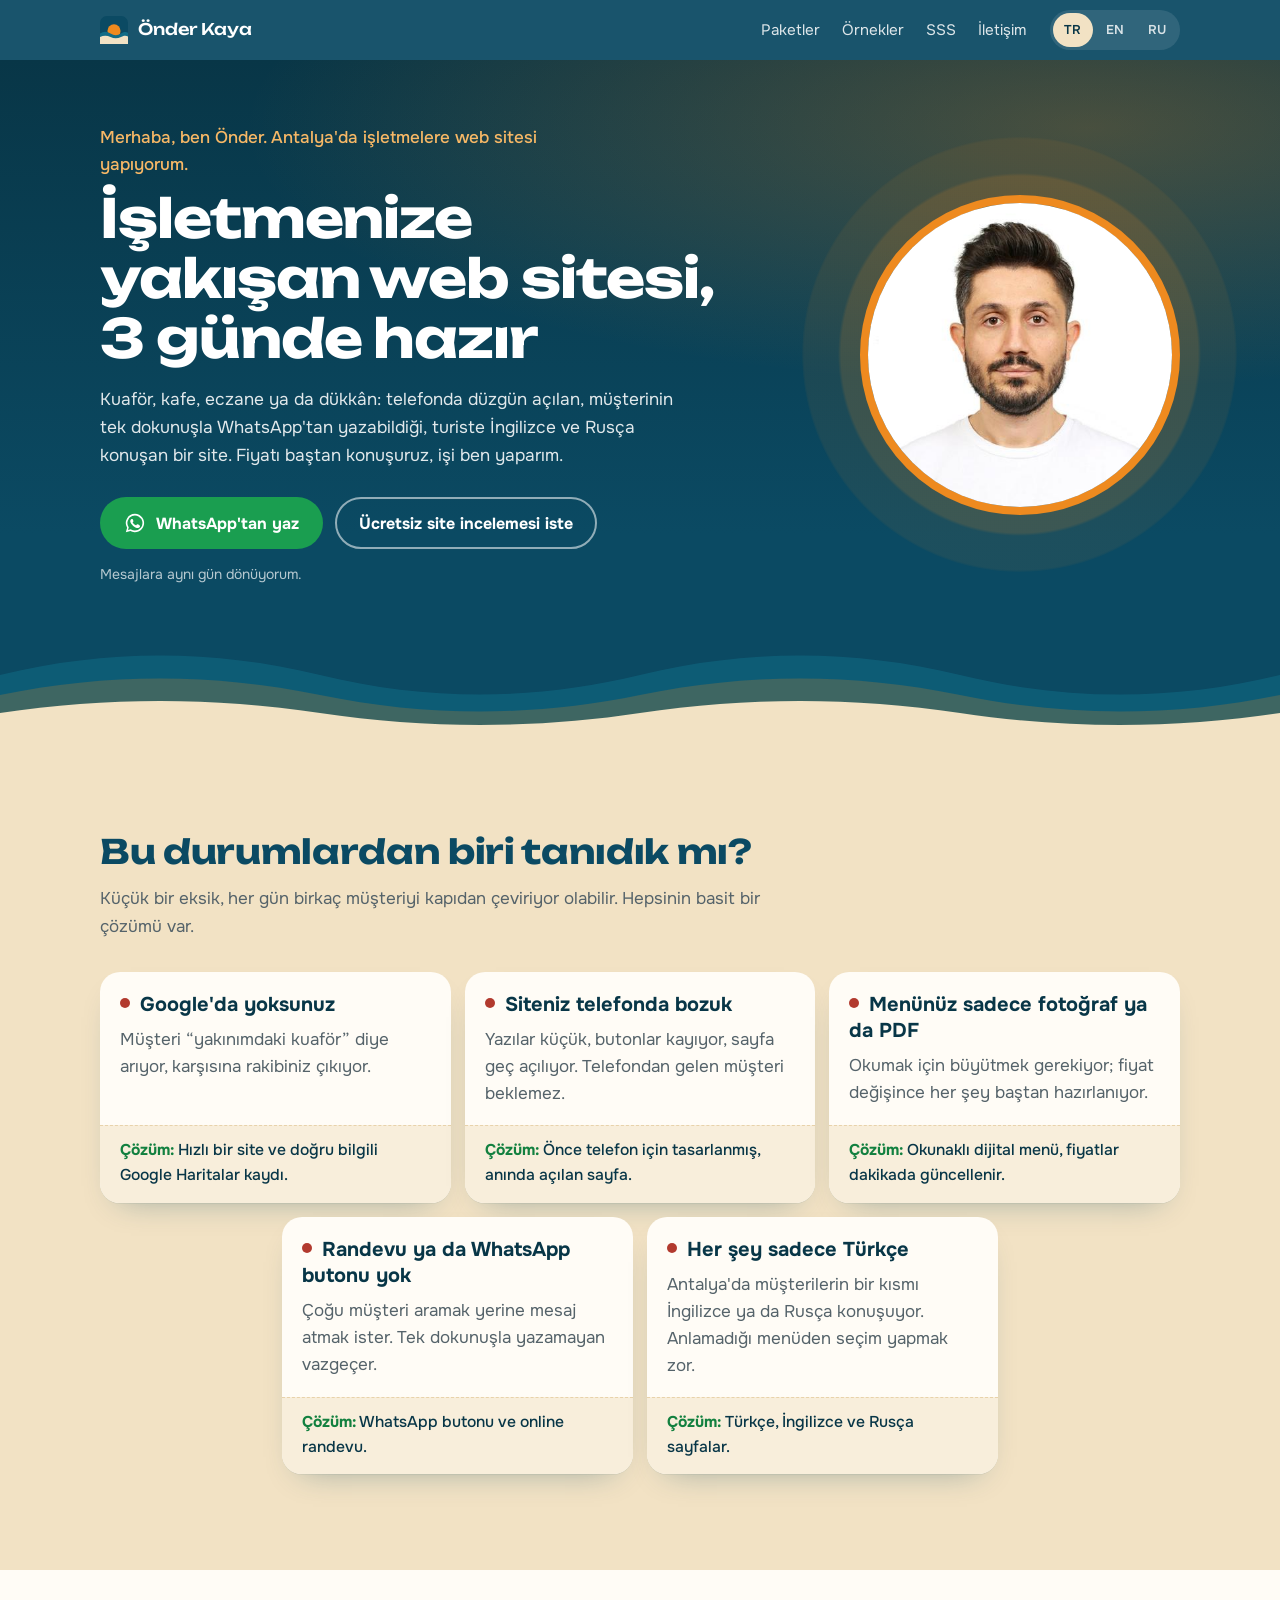
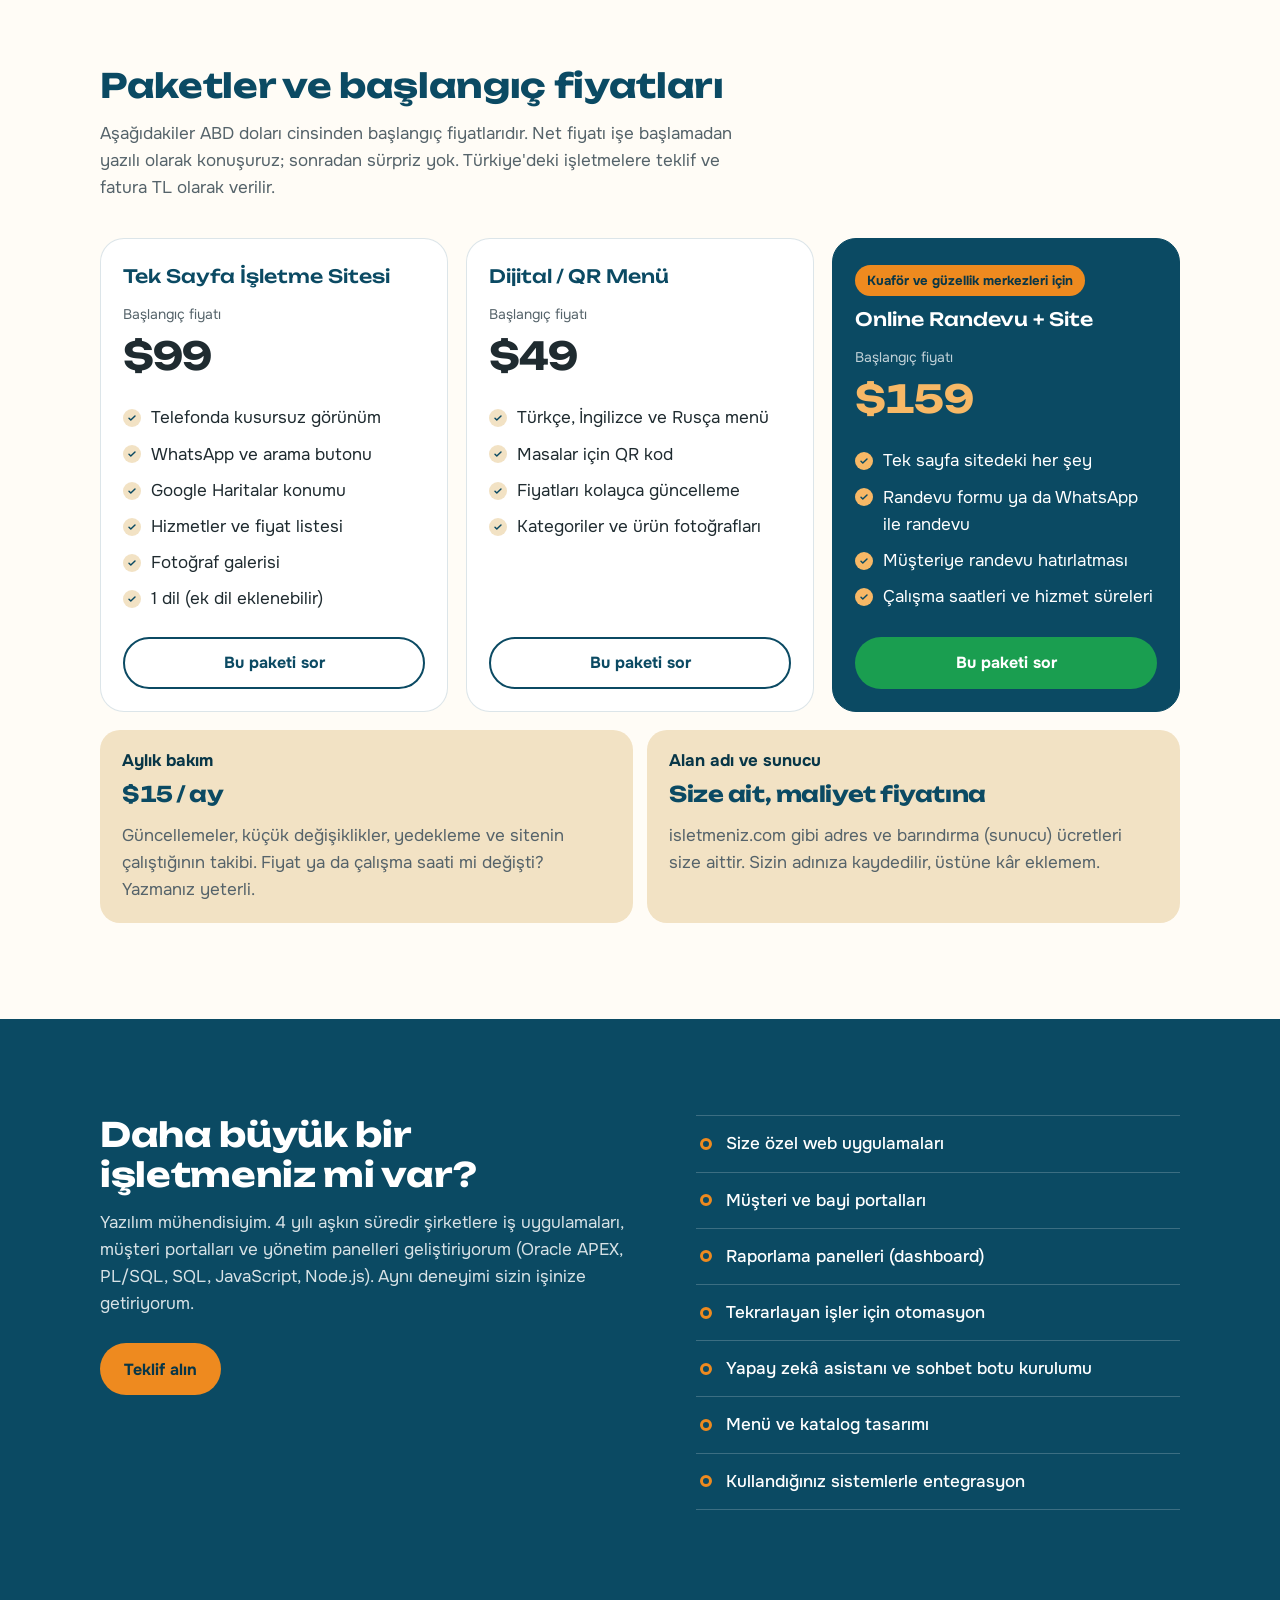
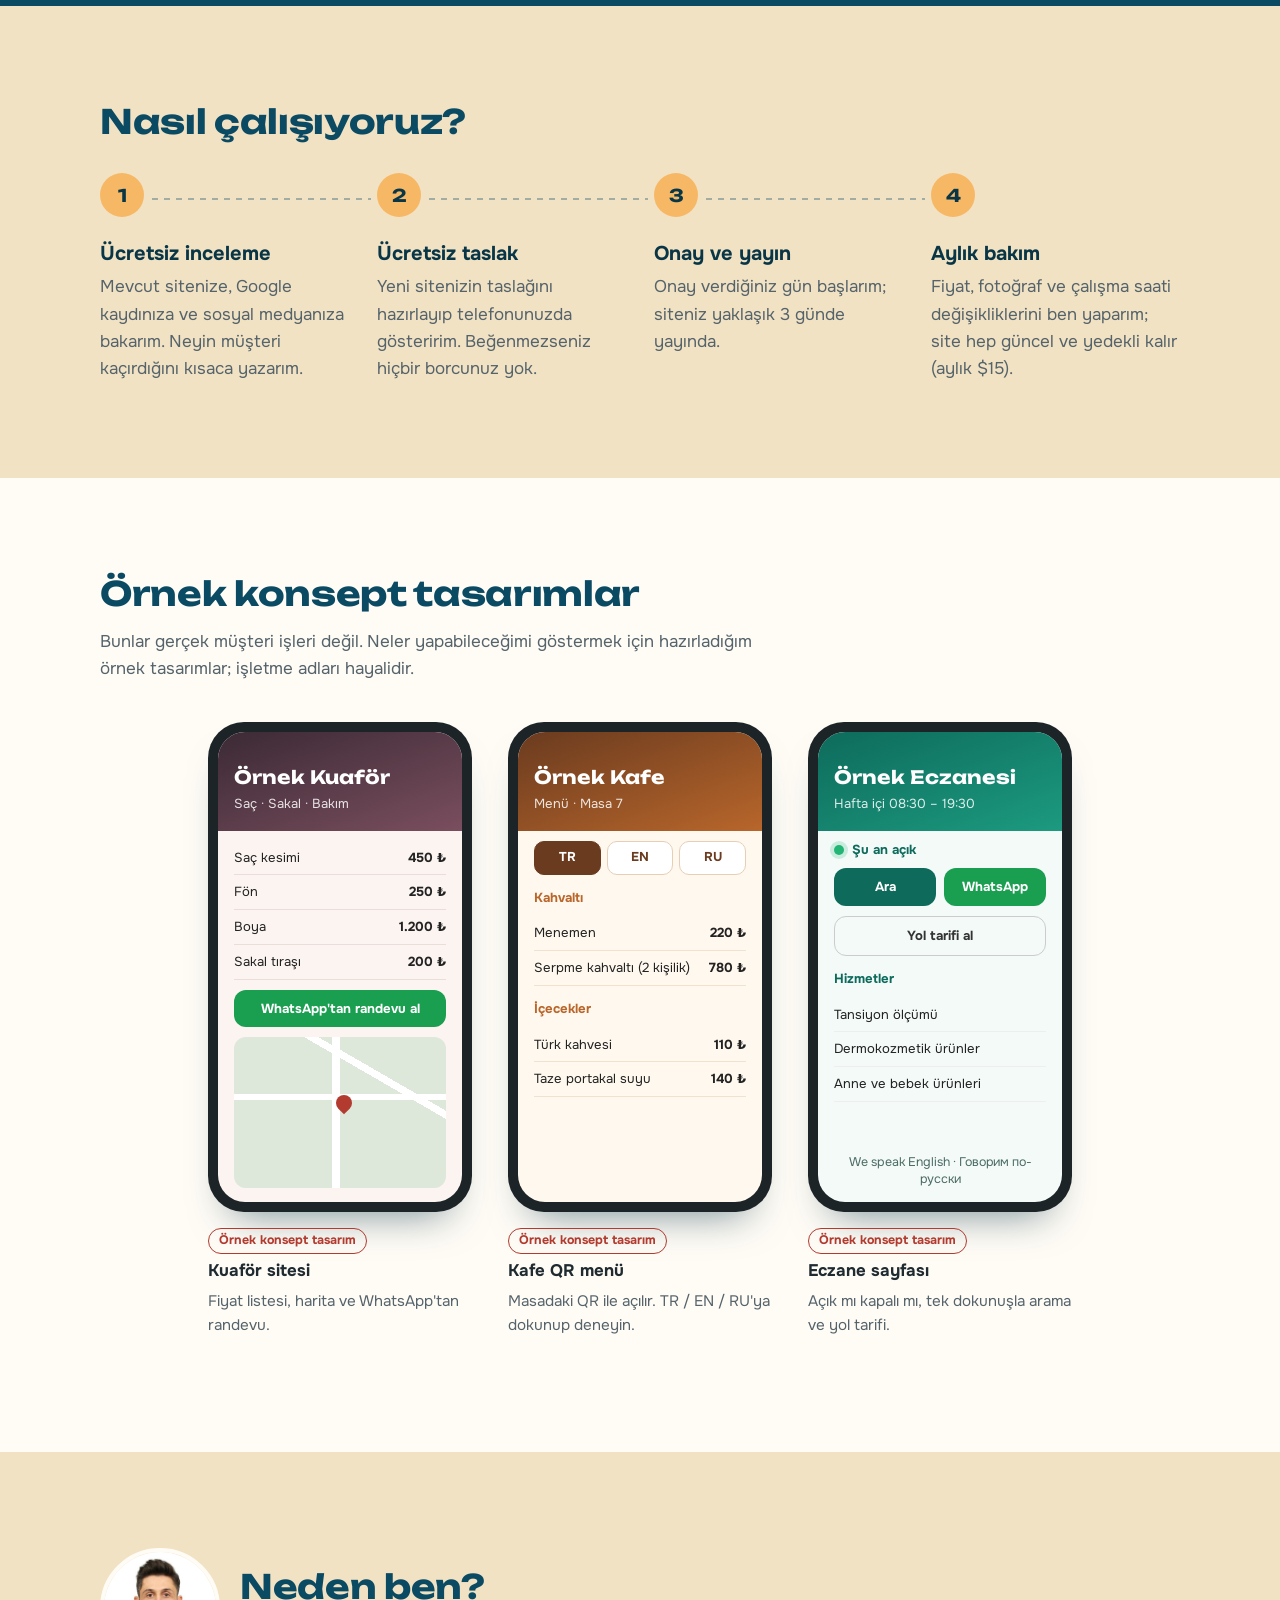
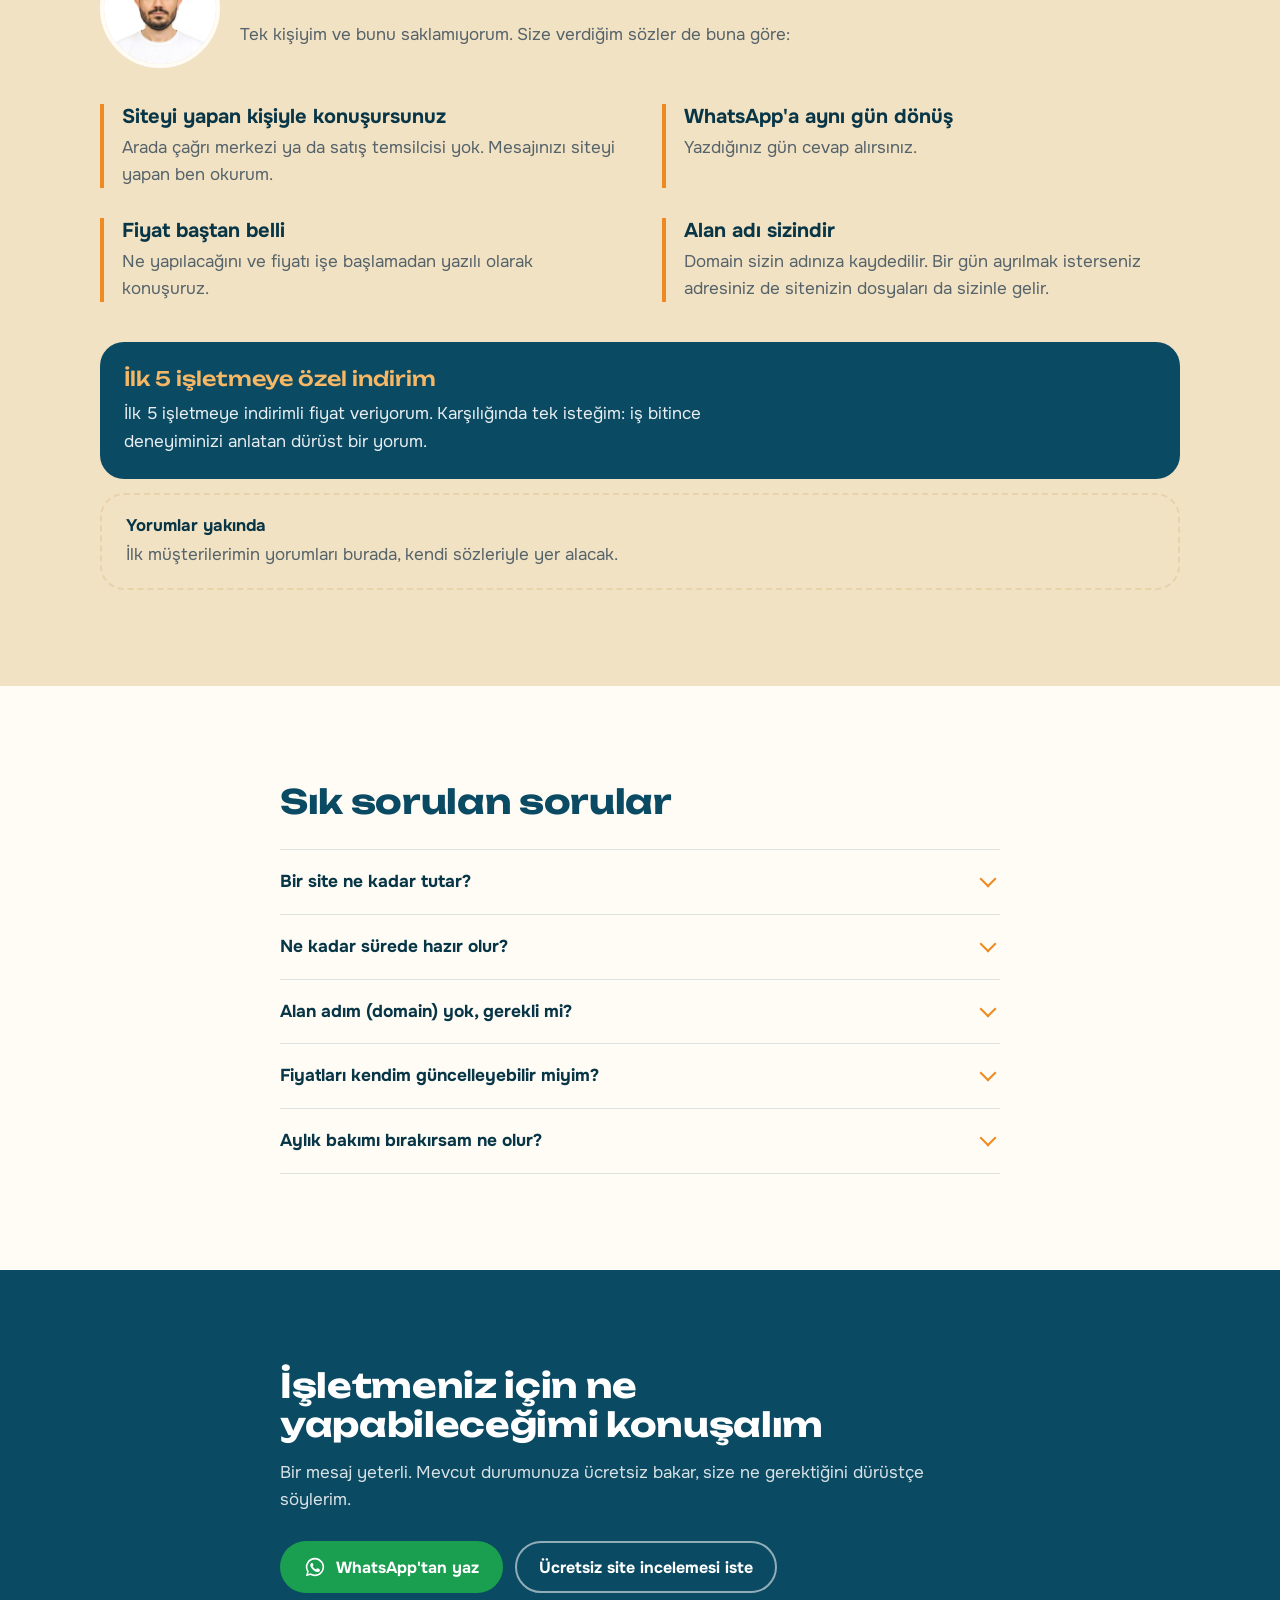
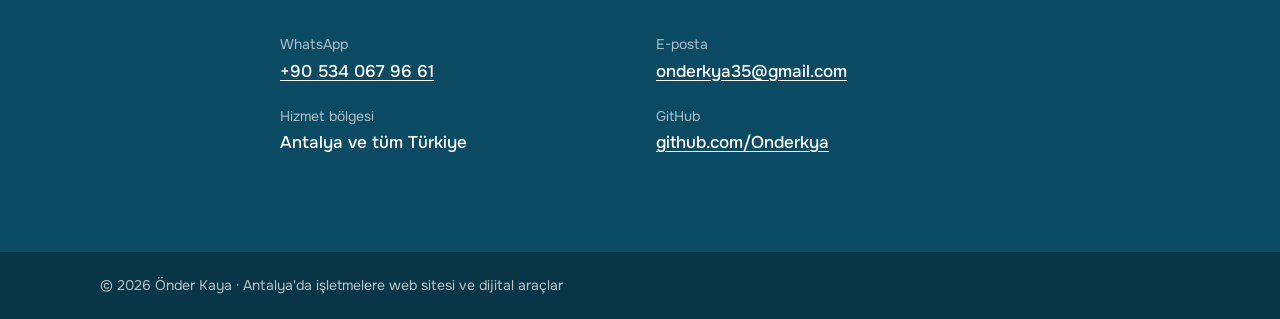
==== index.html @ 790dd213 "Web tasarım tanıtım sitesi Co-Authored-By: Claude Opus 5.5 <noreply@anthropic.com>" ====
<!doctype html>
<html lang="tr" data-phone="905340679661" data-email="onderkya35@gmail.com">
<head>
  <meta charset="utf-8">
  <meta name="viewport" content="width=device-width, initial-scale=1, viewport-fit=cover">
  <title>Önder Kaya | Antalya'da işletmelere web sitesi ve QR menü</title>
  <meta name="description" content="Antalya'da kuaför, kafe, eczane ve dükkânlara telefonda düzgün açılan web sitesi, TR/EN/RU QR menü ve online randevu. Fiyat baştan belli, site yaklaşık 3 günde yayında.">
  <meta name="theme-color" content="#0B4A63">
  <link rel="canonical" href="https://onderkya.github.io/">
  <link rel="icon" href="img/favicon.svg" type="image/svg+xml">
  <link rel="apple-touch-icon" href="img/apple-touch-icon.png">

  <meta property="og:type" content="website">
  <meta property="og:url" content="https://onderkya.github.io/">
  <meta property="og:title" content="İşletmenize yakışan web sitesi, 3 günde hazır">
  <meta property="og:description" content="Antalya'da küçük işletmelere web sitesi, TR/EN/RU QR menü ve online randevu. Siteyi yapan kişiyle doğrudan konuşursunuz.">
  <meta property="og:image" content="https://onderkya.github.io/img/og.png">
  <meta property="og:image:width" content="1200">
  <meta property="og:image:height" content="630">
  <meta property="og:locale" content="tr_TR">
  <meta property="og:locale:alternate" content="en_US">
  <meta property="og:locale:alternate" content="ru_RU">
  <meta name="twitter:card" content="summary_large_image">

  <link rel="preconnect" href="https://fonts.googleapis.com">
  <link rel="preconnect" href="https://fonts.gstatic.com" crossorigin>
  <link rel="stylesheet" href="https://fonts.googleapis.com/css2?family=Onest:wght@400;500;700&family=Unbounded:wght@500;700&display=swap">
  <link rel="stylesheet" href="css/style.css">
  <script defer src="js/i18n.js"></script>
  <script defer src="js/main.js"></script>
</head>
<body>
<a class="skip" href="#main" data-i18n="skip">İçeriğe geç</a>

<header class="top">
  <div class="wrap top-in">
    <a class="brand" href="#top" aria-label="Önder Kaya">
      <img src="img/favicon.svg" alt="" width="28" height="28">
      <span>Önder Kaya</span>
    </a>
    <nav class="nav" aria-label="Sayfa" data-i18n-aria="nav.label">
      <a href="#paketler" data-i18n="nav.packages">Paketler</a>
      <a href="#ornekler" data-i18n="nav.work">Örnekler</a>
      <a href="#sss" data-i18n="nav.faq">SSS</a>
      <a href="#iletisim" data-i18n="nav.contact">İletişim</a>
    </nav>
    <div class="lang" role="group" aria-label="Dil / Language / Язык">
      <button type="button" data-lang="tr" aria-pressed="true">TR</button>
      <button type="button" data-lang="en" aria-pressed="false">EN</button>
      <button type="button" data-lang="ru" aria-pressed="false">RU</button>
    </div>
  </div>
</header>

<main id="main">

<!-- ============ HERO ============ -->
<section class="hero" id="top">
  <div class="wrap hero-in">
    <div class="hero-sun">
      <span class="halo" aria-hidden="true"></span>
      <img src="img/onder.jpg" width="460" height="460" alt="Önder Kaya'nın fotoğrafı" data-i18n-alt="hero.alt" fetchpriority="high">
    </div>
    <div class="hero-text">
      <p class="hello" data-i18n="hero.hello">Merhaba, ben Önder. Antalya'da işletmelere web sitesi yapıyorum.</p>
      <h1 data-i18n="hero.h1">İşletmenize yakışan web sitesi, 3&nbsp;günde hazır</h1>
      <p class="lead" data-i18n="hero.lead">Kuaför, kafe, eczane ya da dükkân: telefonda düzgün açılan, müşterinin tek dokunuşla WhatsApp'tan yazabildiği, turiste İngilizce ve Rusça konuşan bir site. Fiyatı baştan konuşuruz, işi ben yaparım.</p>
      <div class="cta-row">
        <a class="btn btn-wa js-wa" href="https://wa.me/905340679661?text=Merhaba%20%C3%96nder%2C%20i%C5%9Fletmem%20i%C3%A7in%20web%20sitesi%20hakk%C4%B1nda%20bilgi%20almak%20istiyorum." rel="noopener">
          <svg class="ico" viewBox="0 0 24 24" aria-hidden="true"><path d="M12 2a10 10 0 0 0-8.6 15.1L2 22l5-1.3A10 10 0 1 0 12 2Zm0 18.2c-1.5 0-3-.4-4.3-1.2l-.3-.2-3 .8.8-2.9-.2-.3A8.2 8.2 0 1 1 12 20.2Zm4.5-6.1c-.2-.1-1.5-.7-1.7-.8-.2-.1-.4-.1-.6.1l-.8 1c-.1.2-.3.2-.5.1a6.7 6.7 0 0 1-3.3-2.9c-.3-.4.2-.4.7-1.4.1-.2 0-.3 0-.4l-.8-1.8c-.2-.5-.4-.4-.6-.4h-.5a1 1 0 0 0-.7.3 3 3 0 0 0-.9 2.2 5.2 5.2 0 0 0 1.1 2.7 11.8 11.8 0 0 0 4.5 4c1.7.7 2.3.8 3.2.6.5-.1 1.5-.6 1.7-1.2.2-.6.2-1.1.2-1.2-.1-.1-.3-.2-.5-.3Z"/></svg>
          <span data-i18n="cta.wa">WhatsApp'tan yaz</span>
        </a>
        <a class="btn btn-ghost js-review" href="mailto:onderkya35@gmail.com?subject=%C3%9Ccretsiz%20site%20incelemesi" data-i18n="cta.review">Ücretsiz site incelemesi iste</a>
      </div>
      <p class="note" data-i18n="hero.note">Mesajlara aynı gün dönüyorum.</p>
    </div>
  </div>
  <svg class="sea" viewBox="0 0 1440 120" preserveAspectRatio="none" aria-hidden="true">
    <path class="w1" d="M0 58c120-26 240-26 360 0s240 26 360 0 240-26 360 0 240 26 360 0v62H0Z"/>
    <path class="w2" d="M0 78c120-22 240-22 360 0s240 22 360 0 240-22 360 0 240 22 360 0v42H0Z"/>
    <path class="w3" d="M0 96c120-16 240-16 360 0s240 16 360 0 240-16 360 0 240 16 360 0v24H0Z"/>
  </svg>
</section>

<!-- ============ PROBLEMS ============ -->
<section class="sec sand" id="sorunlar" aria-labelledby="p-h">
  <div class="wrap">
    <h2 id="p-h" data-i18n="prob.h">Bu durumlardan biri tanıdık mı?</h2>
    <p class="sec-lead" data-i18n="prob.lead">Küçük bir eksik, her gün birkaç müşteriyi kapıdan çeviriyor olabilir. Hepsinin basit bir çözümü var.</p>
    <ul class="problems">
      <li class="prob">
        <h3 data-i18n="prob.1.t">Google'da yoksunuz</h3>
        <p data-i18n="prob.1.d">Müşteri “yakınımdaki kuaför” diye arıyor, karşısına rakibiniz çıkıyor.</p>
        <p class="fix"><span data-i18n="fix">Çözüm:</span> <span data-i18n="prob.1.f">Hızlı bir site ve doğru bilgili Google Haritalar kaydı.</span></p>
      </li>
      <li class="prob">
        <h3 data-i18n="prob.2.t">Siteniz telefonda bozuk</h3>
        <p data-i18n="prob.2.d">Yazılar küçük, butonlar kayıyor, sayfa geç açılıyor. Telefondan gelen müşteri beklemez.</p>
        <p class="fix"><span data-i18n="fix">Çözüm:</span> <span data-i18n="prob.2.f">Önce telefon için tasarlanmış, anında açılan sayfa.</span></p>
      </li>
      <li class="prob">
        <h3 data-i18n="prob.3.t">Menünüz sadece fotoğraf ya da PDF</h3>
        <p data-i18n="prob.3.d">Okumak için büyütmek gerekiyor; fiyat değişince her şey baştan hazırlanıyor.</p>
        <p class="fix"><span data-i18n="fix">Çözüm:</span> <span data-i18n="prob.3.f">Okunaklı dijital menü, fiyatlar dakikada güncellenir.</span></p>
      </li>
      <li class="prob">
        <h3 data-i18n="prob.4.t">Randevu ya da WhatsApp butonu yok</h3>
        <p data-i18n="prob.4.d">Çoğu müşteri aramak yerine mesaj atmak ister. Tek dokunuşla yazamayan vazgeçer.</p>
        <p class="fix"><span data-i18n="fix">Çözüm:</span> <span data-i18n="prob.4.f">WhatsApp butonu ve online randevu.</span></p>
      </li>
      <li class="prob">
        <h3 data-i18n="prob.5.t">Her şey sadece Türkçe</h3>
        <p data-i18n="prob.5.d">Antalya'da müşterilerin bir kısmı İngilizce ya da Rusça konuşuyor. Anlamadığı menüden seçim yapmak zor.</p>
        <p class="fix"><span data-i18n="fix">Çözüm:</span> <span data-i18n="prob.5.f">Türkçe, İngilizce ve Rusça sayfalar.</span></p>
      </li>
    </ul>
  </div>
</section>

<!-- ============ PACKAGES ============
     FİYATLAR BURADA: aşağıdaki data-price="..." kutularındaki rakamları değiştirin.
     Sayfanın başka yerlerindeki (SSS, adımlar) fiyatlar buradan otomatik kopyalanır. -->
<section class="sec lime" id="paketler" aria-labelledby="k-h">
  <div class="wrap">
    <h2 id="k-h" data-i18n="pkg.h">Paketler ve başlangıç fiyatları</h2>
    <p class="sec-lead" data-i18n="pkg.lead">Aşağıdakiler ABD doları cinsinden başlangıç fiyatlarıdır. Net fiyatı işe başlamadan yazılı olarak konuşuruz; sonradan sürpriz yok. Türkiye'deki işletmelere teklif ve fatura TL olarak verilir.</p>

    <div class="packages">
      <article class="pkg">
        <h3 data-i18n="pkg.site.t">Tek Sayfa İşletme Sitesi</h3>
        <p class="price"><span class="from" data-i18n="from">Başlangıç fiyatı</span> <b data-price="site">$99</b></p>
        <ul class="ticks">
          <li data-i18n="pkg.site.1">Telefonda kusursuz görünüm</li>
          <li data-i18n="pkg.site.2">WhatsApp ve arama butonu</li>
          <li data-i18n="pkg.site.3">Google Haritalar konumu</li>
          <li data-i18n="pkg.site.4">Hizmetler ve fiyat listesi</li>
          <li data-i18n="pkg.site.5">Fotoğraf galerisi</li>
          <li data-i18n="pkg.site.6">1 dil (ek dil eklenebilir)</li>
        </ul>
        <a class="btn btn-line js-wa" data-pkg="pkg.site.t" href="https://wa.me/905340679661" rel="noopener" data-i18n="pkg.ask">Bu paketi sor</a>
      </article>

      <article class="pkg">
        <h3 data-i18n="pkg.menu.t">Dijital / QR Menü</h3>
        <p class="price"><span class="from" data-i18n="from">Başlangıç fiyatı</span> <b data-price="menu">$49</b></p>
        <ul class="ticks">
          <li data-i18n="pkg.menu.1">Türkçe, İngilizce ve Rusça menü</li>
          <li data-i18n="pkg.menu.2">Masalar için QR kod</li>
          <li data-i18n="pkg.menu.3">Fiyatları kolayca güncelleme</li>
          <li data-i18n="pkg.menu.4">Kategoriler ve ürün fotoğrafları</li>
        </ul>
        <a class="btn btn-line js-wa" data-pkg="pkg.menu.t" href="https://wa.me/905340679661" rel="noopener" data-i18n="pkg.ask">Bu paketi sor</a>
      </article>

      <article class="pkg pkg-hi">
        <p class="pkg-tag" data-i18n="pkg.tag">Kuaför ve güzellik merkezleri için</p>
        <h3 data-i18n="pkg.book.t">Online Randevu + Site</h3>
        <p class="price"><span class="from" data-i18n="from">Başlangıç fiyatı</span> <b data-price="book">$159</b></p>
        <ul class="ticks">
          <li data-i18n="pkg.book.1">Tek sayfa sitedeki her şey</li>
          <li data-i18n="pkg.book.2">Randevu formu ya da WhatsApp ile randevu</li>
          <li data-i18n="pkg.book.3">Müşteriye randevu hatırlatması</li>
          <li data-i18n="pkg.book.4">Çalışma saatleri ve hizmet süreleri</li>
        </ul>
        <a class="btn btn-wa js-wa" data-pkg="pkg.book.t" href="https://wa.me/905340679661" rel="noopener" data-i18n="pkg.ask">Bu paketi sor</a>
      </article>
    </div>

    <div class="extras">
      <div class="extra">
        <h3 data-i18n="care.t">Aylık bakım</h3>
        <p class="price small"><b><span data-price="care">$15</span> <span data-i18n="perMonth">/ ay</span></b></p>
        <p data-i18n="care.d">Güncellemeler, küçük değişiklikler, yedekleme ve sitenin çalıştığının takibi. Fiyat ya da çalışma saati mi değişti? Yazmanız yeterli.</p>
      </div>
      <div class="extra">
        <h3 data-i18n="dom.t">Alan adı ve sunucu</h3>
        <p class="price small"><b data-i18n="dom.p">Size ait, maliyet fiyatına</b></p>
        <p data-i18n="dom.d">isletmeniz.com gibi adres ve barındırma (sunucu) ücretleri size aittir. Sizin adınıza kaydedilir, üstüne kâr eklemem.</p>
      </div>
    </div>
  </div>
</section>

<!-- ============ BIG BUSINESS ============ -->
<section class="sec deep" id="buyuk" aria-labelledby="b-h">
  <div class="wrap big">
    <div>
      <h2 id="b-h" data-i18n="big.h">Daha büyük bir işletmeniz mi var?</h2>
      <p class="sec-lead" data-i18n="big.lead">Yazılım mühendisiyim. 4 yılı aşkın süredir şirketlere iş uygulamaları, müşteri portalları ve yönetim panelleri geliştiriyorum (Oracle APEX, PL/SQL, SQL, JavaScript, Node.js). Aynı deneyimi sizin işinize getiriyorum.</p>
      <a class="btn btn-sun js-quote" href="mailto:onderkya35@gmail.com?subject=Teklif%20talebi" data-i18n="big.cta">Teklif alın</a>
    </div>
    <ul class="big-list">
      <li data-i18n="big.1">Size özel web uygulamaları</li>
      <li data-i18n="big.2">Müşteri ve bayi portalları</li>
      <li data-i18n="big.3">Raporlama panelleri (dashboard)</li>
      <li data-i18n="big.4">Tekrarlayan işler için otomasyon</li>
      <li data-i18n="big.5">Yapay zekâ asistanı ve sohbet botu kurulumu</li>
      <li data-i18n="big.6">Menü ve katalog tasarımı</li>
      <li data-i18n="big.7">Kullandığınız sistemlerle entegrasyon</li>
    </ul>
  </div>
</section>

<!-- ============ HOW IT WORKS ============ -->
<section class="sec sand" id="nasil" aria-labelledby="n-h">
  <div class="wrap">
    <h2 id="n-h" data-i18n="how.h">Nasıl çalışıyoruz?</h2>
    <ol class="steps">
      <li>
        <h3 data-i18n="how.1.t">Ücretsiz inceleme</h3>
        <p data-i18n="how.1.d">Mevcut sitenize, Google kaydınıza ve sosyal medyanıza bakarım. Neyin müşteri kaçırdığını kısaca yazarım.</p>
      </li>
      <li>
        <h3 data-i18n="how.2.t">Ücretsiz taslak</h3>
        <p data-i18n="how.2.d">Yeni sitenizin taslağını hazırlayıp telefonunuzda gösteririm. Beğenmezseniz hiçbir borcunuz yok.</p>
      </li>
      <li>
        <h3 data-i18n="how.3.t">Onay ve yayın</h3>
        <p data-i18n="how.3.d">Onay verdiğiniz gün başlarım; siteniz yaklaşık 3 günde yayında.</p>
      </li>
      <li>
        <h3 data-i18n="how.4.t">Aylık bakım</h3>
        <p data-i18n-html="how.4.d">Fiyat, fotoğraf ve çalışma saati değişikliklerini ben yaparım; site hep güncel ve yedekli kalır (aylık <span data-copy-price="care"></span>).</p>
      </li>
    </ol>
  </div>
</section>

<!-- ============ CONCEPT GALLERY ============ -->
<section class="sec lime" id="ornekler" aria-labelledby="o-h">
  <div class="wrap">
    <h2 id="o-h" data-i18n="work.h">Örnek konsept tasarımlar</h2>
    <p class="sec-lead" data-i18n="work.lead">Bunlar gerçek müşteri işleri değil. Neler yapabileceğimi göstermek için hazırladığım örnek tasarımlar; işletme adları hayalidir.</p>
  </div>
  <div class="gallery" tabindex="0" aria-label="Örnek konsept tasarımlar" data-i18n-aria="work.h">

    <figure class="concept">
      <div class="phone salon">
        <div class="scr">
          <div class="m-hero">
            <p class="m-name">Örnek Kuaför</p>
            <p class="m-sub">Saç · Sakal · Bakım</p>
          </div>
          <ul class="m-list">
            <li><span>Saç kesimi</span><b>450 ₺</b></li>
            <li><span>Fön</span><b>250 ₺</b></li>
            <li><span>Boya</span><b>1.200 ₺</b></li>
            <li><span>Sakal tıraşı</span><b>200 ₺</b></li>
          </ul>
          <p class="m-btn wa">WhatsApp'tan randevu al</p>
          <div class="m-map"><span class="pin"></span></div>
        </div>
      </div>
      <figcaption>
        <span class="badge" data-i18n="work.badge">Örnek konsept tasarım</span>
        <b data-i18n="work.1.t">Kuaför sitesi</b>
        <span data-i18n="work.1.d">Fiyat listesi, harita ve WhatsApp'tan randevu.</span>
      </figcaption>
    </figure>

    <figure class="concept">
      <div class="phone cafe">
        <div class="scr">
          <div class="m-hero">
            <p class="m-name">Örnek Kafe</p>
            <p class="m-sub" data-menu-t="sub">Menü · Masa 7</p>
          </div>
          <div class="m-tabs" role="group" aria-label="Menü dili">
            <button type="button" data-menu-lang="tr" aria-pressed="true">TR</button>
            <button type="button" data-menu-lang="en" aria-pressed="false">EN</button>
            <button type="button" data-menu-lang="ru" aria-pressed="false">RU</button>
          </div>
          <p class="m-cat" data-menu-t="cat1">Kahvaltı</p>
          <ul class="m-list">
            <li><span data-menu-t="i1">Menemen</span><b>220 ₺</b></li>
            <li><span data-menu-t="i2">Serpme kahvaltı (2 kişilik)</span><b>780 ₺</b></li>
          </ul>
          <p class="m-cat" data-menu-t="cat2">İçecekler</p>
          <ul class="m-list">
            <li><span data-menu-t="i3">Türk kahvesi</span><b>110 ₺</b></li>
            <li><span data-menu-t="i4">Taze portakal suyu</span><b>140 ₺</b></li>
          </ul>
        </div>
      </div>
      <figcaption>
        <span class="badge" data-i18n="work.badge">Örnek konsept tasarım</span>
        <b data-i18n="work.2.t">Kafe QR menü</b>
        <span data-i18n="work.2.d">Masadaki QR ile açılır. TR / EN / RU'ya dokunup deneyin.</span>
      </figcaption>
    </figure>

    <figure class="concept">
      <div class="phone pharm">
        <div class="scr">
          <div class="m-hero">
            <p class="m-name">Örnek Eczanesi</p>
            <p class="m-sub">Hafta içi 08:30 – 19:30</p>
          </div>
          <p class="m-open"><span class="dot"></span>Şu an açık</p>
          <div class="m-two">
            <p class="m-btn">Ara</p>
            <p class="m-btn wa">WhatsApp</p>
          </div>
          <p class="m-btn ghost">Yol tarifi al</p>
          <p class="m-cat">Hizmetler</p>
          <ul class="m-list">
            <li><span>Tansiyon ölçümü</span></li>
            <li><span>Dermokozmetik ürünler</span></li>
            <li><span>Anne ve bebek ürünleri</span></li>
          </ul>
          <p class="m-langs">We speak English · Говорим по-русски</p>
        </div>
      </div>
      <figcaption>
        <span class="badge" data-i18n="work.badge">Örnek konsept tasarım</span>
        <b data-i18n="work.3.t">Eczane sayfası</b>
        <span data-i18n="work.3.d">Açık mı kapalı mı, tek dokunuşla arama ve yol tarifi.</span>
      </figcaption>
    </figure>
  </div>
</section>

<!-- ============ WHY ME ============ -->
<section class="sec sand" id="neden" aria-labelledby="w-h">
  <div class="wrap why">
    <div class="why-head">
      <img class="why-photo" src="img/onder.jpg" width="460" height="460" loading="lazy" alt="Önder Kaya'nın fotoğrafı" data-i18n-alt="hero.alt">
      <div>
        <h2 id="w-h" data-i18n="why.h">Neden ben?</h2>
        <p class="sec-lead" data-i18n="why.lead">Tek kişiyim ve bunu saklamıyorum. Size verdiğim sözler de buna göre:</p>
      </div>
    </div>
    <ul class="promises">
      <li>
        <h3 data-i18n="why.1.t">Siteyi yapan kişiyle konuşursunuz</h3>
        <p data-i18n="why.1.d">Arada çağrı merkezi ya da satış temsilcisi yok. Mesajınızı siteyi yapan ben okurum.</p>
      </li>
      <li>
        <h3 data-i18n="why.2.t">WhatsApp'a aynı gün dönüş</h3>
        <p data-i18n="why.2.d">Yazdığınız gün cevap alırsınız.</p>
      </li>
      <li>
        <h3 data-i18n="why.3.t">Fiyat baştan belli</h3>
        <p data-i18n="why.3.d">Ne yapılacağını ve fiyatı işe başlamadan yazılı olarak konuşuruz.</p>
      </li>
      <li>
        <h3 data-i18n="why.4.t">Alan adı sizindir</h3>
        <p data-i18n="why.4.d">Domain sizin adınıza kaydedilir. Bir gün ayrılmak isterseniz adresiniz de sitenizin dosyaları da sizinle gelir.</p>
      </li>
    </ul>

    <div class="first5">
      <h3 data-i18n="first.t">İlk 5 işletmeye özel indirim</h3>
      <p data-i18n="first.d">İlk 5 işletmeye indirimli fiyat veriyorum. Karşılığında tek isteğim: iş bitince deneyiminizi anlatan dürüst bir yorum.</p>
    </div>
    <div class="reviews-soon">
      <h3 data-i18n="rev.t">Yorumlar yakında</h3>
      <p data-i18n="rev.d">İlk müşterilerimin yorumları burada, kendi sözleriyle yer alacak.</p>
    </div>
  </div>
</section>

<!-- ============ FAQ ============ -->
<section class="sec lime" id="sss" aria-labelledby="s-h">
  <div class="wrap narrow">
    <h2 id="s-h" data-i18n="faq.h">Sık sorulan sorular</h2>
    <div class="faq">
      <details>
        <summary data-i18n="faq.1.q">Bir site ne kadar tutar?</summary>
        <p data-i18n-html="faq.1.a">Tek sayfa işletme sitesi <span data-copy-price="site"></span>, QR menü <span data-copy-price="menu"></span> fiyatından başlar. Net fiyatı işinizi konuştuktan sonra yazılı veririm; sonradan ek ücret çıkmaz.</p>
      </details>
      <details>
        <summary data-i18n="faq.2.q">Ne kadar sürede hazır olur?</summary>
        <p data-i18n="faq.2.a">Onay verdikten sonra çoğu site yaklaşık 3 günde yayında. Fotoğraf ve bilgileri ne kadar hızlı gönderirseniz o kadar hızlı biter.</p>
      </details>
      <details>
        <summary data-i18n="faq.3.q">Alan adım (domain) yok, gerekli mi?</summary>
        <p data-i18n="faq.3.a">Şart değil ama öneririm. Yoksa sizin adınıza ben kaydederim; yıllık ücreti maliyet fiyatıdır, üstüne bir şey eklemem.</p>
      </details>
      <details>
        <summary data-i18n="faq.4.q">Fiyatları kendim güncelleyebilir miyim?</summary>
        <p data-i18n="faq.4.a">Evet. İsterseniz telefondan düzenleyebileceğiniz basit bir fiyat listesi kurarım. İstemezseniz WhatsApp'tan yazmanız yeterli, aylık bakım kapsamında ben değiştiririm.</p>
      </details>
      <details>
        <summary data-i18n="faq.5.q">Aylık bakımı bırakırsam ne olur?</summary>
        <p data-i18n="faq.5.a">Bakım aylıktır, istediğiniz zaman bırakabilirsiniz. Sitenizin bütün dosyalarını size teslim ederim; alan adı zaten sizin adınızadır.</p>
      </details>
    </div>
  </div>
</section>

<!-- ============ CONTACT ============ -->
<section class="sec deep contact" id="iletisim" aria-labelledby="c-h">
  <div class="wrap narrow">
    <h2 id="c-h" data-i18n="contact.h">İşletmeniz için ne yapabileceğimi konuşalım</h2>
    <p class="sec-lead" data-i18n="contact.lead">Bir mesaj yeterli. Mevcut durumunuza ücretsiz bakar, size ne gerektiğini dürüstçe söylerim.</p>
    <div class="cta-row">
      <a class="btn btn-wa js-wa" href="https://wa.me/905340679661?text=Merhaba%20%C3%96nder%2C%20i%C5%9Fletmem%20i%C3%A7in%20web%20sitesi%20hakk%C4%B1nda%20bilgi%20almak%20istiyorum." rel="noopener">
        <svg class="ico" viewBox="0 0 24 24" aria-hidden="true"><path d="M12 2a10 10 0 0 0-8.6 15.1L2 22l5-1.3A10 10 0 1 0 12 2Zm0 18.2c-1.5 0-3-.4-4.3-1.2l-.3-.2-3 .8.8-2.9-.2-.3A8.2 8.2 0 1 1 12 20.2Zm4.5-6.1c-.2-.1-1.5-.7-1.7-.8-.2-.1-.4-.1-.6.1l-.8 1c-.1.2-.3.2-.5.1a6.7 6.7 0 0 1-3.3-2.9c-.3-.4.2-.4.7-1.4.1-.2 0-.3 0-.4l-.8-1.8c-.2-.5-.4-.4-.6-.4h-.5a1 1 0 0 0-.7.3 3 3 0 0 0-.9 2.2 5.2 5.2 0 0 0 1.1 2.7 11.8 11.8 0 0 0 4.5 4c1.7.7 2.3.8 3.2.6.5-.1 1.5-.6 1.7-1.2.2-.6.2-1.1.2-1.2-.1-.1-.3-.2-.5-.3Z"/></svg>
        <span data-i18n="cta.wa">WhatsApp'tan yaz</span>
      </a>
      <a class="btn btn-ghost js-review" href="mailto:onderkya35@gmail.com?subject=%C3%9Ccretsiz%20site%20incelemesi" data-i18n="cta.review">Ücretsiz site incelemesi iste</a>
    </div>
    <dl class="details">
      <div><dt>WhatsApp</dt><dd><a class="js-wa" href="https://wa.me/905340679661" rel="noopener">+90 534 067 96 61</a></dd></div>
      <div><dt data-i18n="contact.email">E-posta</dt><dd><a href="mailto:onderkya35@gmail.com">onderkya35@gmail.com</a></dd></div>
      <div><dt data-i18n="contact.area">Hizmet bölgesi</dt><dd data-i18n="contact.areaV">Antalya ve tüm Türkiye</dd></div>
      <div><dt>GitHub</dt><dd><a href="https://github.com/Onderkya" rel="noopener">github.com/Onderkya</a></dd></div>
    </dl>
  </div>
</section>
</main>

<footer class="foot">
  <div class="wrap">
    <p>© 2026 Önder Kaya · <span data-i18n="foot">Antalya'da işletmelere web sitesi ve dijital araçlar</span></p>
  </div>
</footer>

<a class="float-wa js-wa" href="https://wa.me/905340679661" rel="noopener" aria-label="WhatsApp" data-i18n-aria="cta.wa">
  <svg viewBox="0 0 24 24" aria-hidden="true"><path d="M12 2a10 10 0 0 0-8.6 15.1L2 22l5-1.3A10 10 0 1 0 12 2Zm0 18.2c-1.5 0-3-.4-4.3-1.2l-.3-.2-3 .8.8-2.9-.2-.3A8.2 8.2 0 1 1 12 20.2Zm4.5-6.1c-.2-.1-1.5-.7-1.7-.8-.2-.1-.4-.1-.6.1l-.8 1c-.1.2-.3.2-.5.1a6.7 6.7 0 0 1-3.3-2.9c-.3-.4.2-.4.7-1.4.1-.2 0-.3 0-.4l-.8-1.8c-.2-.5-.4-.4-.6-.4h-.5a1 1 0 0 0-.7.3 3 3 0 0 0-.9 2.2 5.2 5.2 0 0 0 1.1 2.7 11.8 11.8 0 0 0 4.5 4c1.7.7 2.3.8 3.2.6.5-.1 1.5-.6 1.7-1.2.2-.6.2-1.1.2-1.2-.1-.1-.3-.2-.5-.3Z"/></svg>
</a>
</body>
</html>
---- css/style.css ----
/* Önder Kaya — tek sayfa site. Renkler: Antalya denizi, kumu, portakalı. */
:root {
  --sea: #0B4A63;
  --sea-2: #126C86;
  --sea-ink: #083647;
  --sand: #F2E2C4;
  --sand-2: #E8D2AA;
  --lime: #FFFCF6;        /* kireç taşı beyazı */
  --orange: #EE8A1F;
  --orange-soft: #F7B866;
  --nar: #B23A2E;
  --ink: #1F2B30;
  --muted: #55636A;
  --wa: #1A9E50;
  --wa-dark: #12803F;
  --line: rgba(11, 74, 99, .14);
  --shadow: 0 1px 0 rgba(11, 74, 99, .06), 0 14px 32px -20px rgba(11, 74, 99, .45);

  --f-display: "Unbounded", "Trebuchet MS", system-ui, sans-serif;
  --f-body: "Onest", system-ui, -apple-system, "Segoe UI", Roboto, sans-serif;

  --step--1: .875rem;
  --step-0: 1.0625rem;
  --step-1: 1.25rem;
  --step-2: clamp(1.45rem, 1.1rem + 1.6vw, 2.1rem);
  --step-3: clamp(1.85rem, 1.2rem + 3.2vw, 3.35rem);

  --wrap: 1120px;
  --gut: 20px;
}

*, *::before, *::after { box-sizing: border-box; }
html { -webkit-text-size-adjust: 100%; scroll-behavior: smooth; scroll-padding-top: 72px; }
body {
  margin: 0;
  font-family: var(--f-body);
  font-size: var(--step-0);
  line-height: 1.6;
  color: var(--ink);
  background: var(--lime);
  -webkit-font-smoothing: antialiased;
}
img, svg { display: block; max-width: 100%; }
a { color: var(--sea-2); }
h1, h2, h3 { margin: 0; line-height: 1.18; }
h2 {
  font-family: var(--f-display);
  font-weight: 700;
  font-size: var(--step-2);
  letter-spacing: -.01em;
  color: var(--sea);
  max-width: 22ch;
}
h3 { font-size: var(--step-1); font-weight: 700; line-height: 1.3; }
p { margin: 0; }
ul, ol { margin: 0; padding: 0; list-style: none; }

:focus-visible { outline: 3px solid var(--orange); outline-offset: 3px; border-radius: 6px; }

.skip {
  position: absolute; left: 12px; top: -60px; z-index: 100;
  background: var(--orange); color: #fff; padding: 10px 14px; border-radius: 10px; text-decoration: none;
}
.skip:focus { top: 12px; }

.wrap { max-width: var(--wrap); margin: 0 auto; padding: 0 var(--gut); }
.narrow { max-width: 760px; }

/* ---------- Header ---------- */
.top {
  position: sticky; top: 0; z-index: 50;
  background: rgba(11, 74, 99, .94);
  -webkit-backdrop-filter: blur(8px); backdrop-filter: blur(8px);
  color: #fff;
}
.top-in { display: flex; align-items: center; gap: 16px; height: 60px; }
.brand {
  display: flex; align-items: center; gap: 10px;
  color: #fff; text-decoration: none;
  font-family: var(--f-display); font-weight: 500; font-size: 1rem; letter-spacing: -.01em;
}
.nav { display: none; margin-left: auto; gap: 22px; }
.nav a { color: rgba(255,255,255,.86); text-decoration: none; font-size: .95rem; }
.nav a:hover { color: #fff; text-decoration: underline; text-underline-offset: 4px; }
.lang {
  margin-left: auto; display: flex; gap: 2px;
  background: rgba(255,255,255,.1); border-radius: 999px; padding: 3px;
}
.lang button {
  font: 600 .8rem/1 var(--f-body); letter-spacing: .02em;
  color: rgba(255,255,255,.82); background: none; border: 0; cursor: pointer;
  min-width: 40px; min-height: 34px; border-radius: 999px;
}
.lang button[aria-pressed="true"] { background: var(--sand); color: var(--sea-ink); }
@media (min-width: 860px) {
  .nav { display: flex; }
  .lang { margin-left: 8px; }
}

/* ---------- Buttons ---------- */
.btn {
  display: inline-flex; align-items: center; justify-content: center; gap: 10px;
  min-height: 52px; padding: 12px 22px; border-radius: 999px;
  font: 700 1rem/1.2 var(--f-body); text-decoration: none; text-align: center;
  border: 2px solid transparent; cursor: pointer;
  transition: background-color .15s, transform .15s;
}
.btn:active { transform: translateY(1px); }
.btn .ico { width: 22px; height: 22px; fill: currentColor; flex: none; }
.btn-wa { background: var(--wa); color: #fff; }
.btn-wa:hover { background: var(--wa-dark); }
.btn-ghost { color: #fff; border-color: rgba(255,255,255,.55); }
.btn-ghost:hover { background: rgba(255,255,255,.1); border-color: #fff; }
.btn-line { color: var(--sea); border-color: var(--sea); }
.btn-line:hover { background: var(--sea); color: #fff; }
.btn-sun { background: var(--orange); color: var(--sea-ink); }
.btn-sun:hover { background: var(--orange-soft); }

.cta-row { display: flex; flex-direction: column; gap: 12px; margin-top: 28px; }
@media (min-width: 560px) { .cta-row { flex-direction: row; flex-wrap: wrap; } }

/* ---------- Hero ---------- */
.hero {
  position: relative;
  background:
    radial-gradient(120% 70% at 85% 10%, rgba(238,138,31,.28), transparent 55%),
    linear-gradient(180deg, var(--sea-ink) 0%, var(--sea) 70%);
  color: #fff;
  padding: 28px 0 96px;
  overflow: hidden;
}
.hero-in { display: grid; gap: 22px; align-items: center; }
.hero-sun { position: relative; width: 132px; aspect-ratio: 1; }
.hero-sun img {
  position: relative; z-index: 1;
  width: 100%; height: 100%; object-fit: cover; border-radius: 50%;
  border: 5px solid var(--orange);
  background: #fff;
}
.halo {
  position: absolute; inset: -18%; border-radius: 50%;
  background: radial-gradient(circle, rgba(247,184,102,.55) 0 42%, rgba(238,138,31,.22) 43% 58%, rgba(238,138,31,.08) 59% 70%, transparent 71%);
}
.hello { color: var(--orange-soft); font-weight: 500; font-size: var(--step-0); max-width: 40ch; }
.hero h1 {
  font-family: var(--f-display); font-weight: 700;
  font-size: var(--step-3); letter-spacing: -.02em; line-height: 1.12;
  margin-top: 10px; max-width: 17ch; text-wrap: balance;
}
.lead { margin-top: 18px; font-size: 1.08rem; color: rgba(255,255,255,.88); max-width: 54ch; }
.note { margin-top: 14px; font-size: var(--step--1); color: rgba(255,255,255,.7); }

.sea { position: absolute; left: 0; right: 0; bottom: -1px; width: 100%; height: 70px; }
.sea .w1 { fill: var(--sea-2); opacity: .55; }
.sea .w2 { fill: var(--orange); opacity: .22; }
.sea .w3 { fill: var(--sand); }

@media (min-width: 860px) {
  .hero { padding: 64px 0 150px; }
  .hero-in { grid-template-columns: 1fr 340px; gap: 56px; }
  .hero-sun { order: 2; width: 320px; justify-self: end; }
  .hero-sun img { border-width: 8px; }
  .sea { height: 120px; }
}

/* the one orchestrated moment: the sun rises */
@media (prefers-reduced-motion: no-preference) {
  .hero-sun { animation: rise 1.1s cubic-bezier(.2,.7,.2,1) both; }
  .halo { animation: glow 1.6s .3s ease-out both; }
  @keyframes rise { from { transform: translateY(46px); opacity: 0; } to { transform: none; opacity: 1; } }
  @keyframes glow { from { transform: scale(.7); opacity: 0; } to { transform: none; opacity: 1; } }
}

/* ---------- Sections ---------- */
.sec { padding: 64px 0; }
.sand { background: var(--sand); }
.lime { background: var(--lime); }
.deep { background: var(--sea); color: #fff; }
.deep h2 { color: #fff; }
.sec-lead { margin-top: 14px; color: var(--muted); max-width: 60ch; }
.deep .sec-lead { color: rgba(255,255,255,.84); }
@media (min-width: 860px) { .sec { padding: 96px 0; } }

/* Problems: problem on top, fix on a darker sand strip */
.problems { display: grid; gap: 14px; margin-top: 32px; }
.prob {
  background: var(--lime); border-radius: 20px; overflow: hidden;
  display: flex; flex-direction: column; box-shadow: var(--shadow);
}
.prob h3 { padding: 20px 20px 0; color: var(--sea-ink); }
.prob h3::before {
  content: ""; display: inline-block; width: 10px; height: 10px; border-radius: 50%;
  background: var(--nar); margin-right: 10px; vertical-align: .12em;
}
.prob > p:not(.fix) { padding: 8px 20px 18px; color: var(--muted); }
.fix {
  margin-top: auto; padding: 12px 20px 14px;
  background: #F8EEDB; border-top: 1px dashed var(--sand-2);
  font-weight: 500; color: var(--sea-ink); font-size: .98rem;
}
.fix > span:first-child { color: var(--wa-dark); font-weight: 700; }
@media (min-width: 680px) { .problems { grid-template-columns: repeat(2, 1fr); } }
@media (min-width: 1000px) {
  .problems { grid-template-columns: repeat(6, 1fr); }
  .prob { grid-column: span 2; }
  .prob:nth-child(4) { grid-column: 2 / span 2; }
}

/* Packages */
.packages { display: grid; gap: 18px; margin-top: 36px; }
.pkg {
  position: relative; display: flex; flex-direction: column;
  background: #fff; border: 1px solid var(--line); border-radius: 24px;
  padding: 26px 22px 22px;
}
.pkg h3 { font-family: var(--f-display); font-weight: 500; font-size: 1.15rem; color: var(--sea); }
.pkg-hi { background: var(--sea); border-color: var(--sea); color: #fff; }
.pkg-hi h3 { color: #fff; }
.pkg-tag {
  align-self: flex-start; margin-bottom: 12px;
  background: var(--orange); color: var(--sea-ink);
  font-size: .82rem; font-weight: 700; padding: 5px 12px; border-radius: 999px;
}
.price { margin: 14px 0 18px; display: flex; flex-direction: column; }
.price .from { font-size: var(--step--1); color: var(--muted); }
.pkg-hi .price .from { color: rgba(255,255,255,.75); }
.price b {
  font-family: var(--f-display); font-weight: 700;
  font-size: clamp(1.9rem, 1.5rem + 1.6vw, 2.4rem); letter-spacing: -.02em; color: var(--ink);
  font-variant-numeric: tabular-nums;
}
.pkg-hi .price b { color: var(--orange-soft); }
.price.small { margin: 6px 0 10px; }
.price.small b { font-size: 1.35rem; color: var(--sea); }
.ticks { display: grid; gap: 9px; margin-bottom: 24px; }
.ticks li { position: relative; padding-left: 28px; }
.ticks li::before {
  content: ""; position: absolute; left: 0; top: .28em; width: 18px; height: 18px; border-radius: 50%;
  background: var(--sand) url("data:image/svg+xml,%3Csvg xmlns='http://www.w3.org/2000/svg' viewBox='0 0 20 20'%3E%3Cpath d='M5 10.5l3 3 7-7' fill='none' stroke='%230B4A63' stroke-width='2.4' stroke-linecap='round' stroke-linejoin='round'/%3E%3C/svg%3E") center/12px no-repeat;
}
.pkg-hi .ticks li::before { background-color: var(--orange-soft); }
.pkg .btn { margin-top: auto; }
@media (min-width: 900px) { .packages { grid-template-columns: repeat(3, 1fr); align-items: stretch; } }

.extras { display: grid; gap: 14px; margin-top: 18px; }
.extra { border-radius: 20px; padding: 20px 22px; background: var(--sand); }
.extra h3 { font-size: 1.05rem; color: var(--sea-ink); }
.extra p:last-child { color: var(--muted); }
@media (min-width: 720px) { .extras { grid-template-columns: 1fr 1fr; } }

/* Big business */
.big { display: grid; gap: 32px; }
.big .btn { margin-top: 26px; }
.big-list { display: grid; gap: 0; border-top: 1px solid rgba(255,255,255,.2); }
.big-list li {
  padding: 14px 0 14px 30px; border-bottom: 1px solid rgba(255,255,255,.2); position: relative;
  font-weight: 500;
}
.big-list li::before {
  content: ""; position: absolute; left: 4px; top: 50%; width: 12px; height: 12px; margin-top: -6px;
  border-radius: 50%; border: 3px solid var(--orange);
}
@media (min-width: 860px) { .big { grid-template-columns: 1.1fr 1fr; gap: 64px; align-items: start; } }

/* Steps: a real sequence, so numbers carry meaning */
.steps { counter-reset: s; display: grid; gap: 0; margin-top: 36px; position: relative; }
.steps li { counter-increment: s; position: relative; padding: 0 0 28px 64px; }
.steps li::before {
  content: counter(s);
  position: absolute; left: 0; top: -4px; width: 44px; height: 44px; border-radius: 50%;
  display: grid; place-items: center;
  font: 700 1.1rem/1 var(--f-display); color: var(--sea-ink); background: var(--orange-soft);
}
.steps li:not(:last-child)::after {
  content: ""; position: absolute; left: 21px; top: 44px; bottom: 0; width: 2px;
  background: repeating-linear-gradient(var(--sea) 0 6px, transparent 6px 12px); opacity: .35;
}
.steps h3 { color: var(--sea-ink); }
.steps p { margin-top: 6px; color: var(--muted); max-width: 46ch; }
@media (min-width: 900px) {
  .steps { grid-template-columns: repeat(4, 1fr); gap: 28px; }
  .steps li { padding: 64px 0 0; }
  .steps li:not(:last-child)::after { left: 52px; right: -22px; top: 21px; bottom: auto; width: auto; height: 2px;
    background: repeating-linear-gradient(90deg, var(--sea) 0 6px, transparent 6px 12px); }
}

/* Concept gallery */
.gallery {
  display: flex; gap: 20px; margin-top: 32px;
  overflow-x: auto; scroll-snap-type: x mandatory; -webkit-overflow-scrolling: touch;
  padding: 8px var(--gut) 18px;
  scroll-padding: 0 var(--gut);
}
.gallery:focus-visible { outline-offset: -3px; }
@media (min-width: 900px) {
  .gallery { justify-content: center; overflow: visible; max-width: var(--wrap); margin-left: auto; margin-right: auto; gap: 36px; }
}
.concept { flex: none; width: 264px; margin: 0; scroll-snap-align: start; }
.concept figcaption { margin-top: 16px; display: grid; gap: 4px; font-size: .95rem; color: var(--muted); }
.concept figcaption b { color: var(--ink); font-size: 1.05rem; }
.badge {
  justify-self: start; font-size: .78rem; font-weight: 700; color: var(--nar);
  border: 1.5px solid currentColor; border-radius: 999px; padding: 2px 10px;
}

.phone {
  border-radius: 36px; padding: 10px; background: #1d2427;
  box-shadow: 0 24px 40px -24px rgba(8,54,71,.6);
}
.scr {
  height: 470px; border-radius: 27px; overflow: hidden; background: #fff;
  font-size: .82rem; line-height: 1.35; color: #222;
  display: flex; flex-direction: column; gap: 10px; padding-bottom: 14px;
}
.m-hero { padding: 34px 16px 18px; color: #fff; }
.m-name { font-family: var(--f-display); font-weight: 700; font-size: 1.15rem; }
.m-sub { opacity: .85; margin-top: 4px; }
.m-list { padding: 0 16px; }
.m-list li { display: flex; justify-content: space-between; gap: 10px; padding: 8px 0; border-bottom: 1px solid #eee; }
.m-list b { white-space: nowrap; }
.m-btn {
  margin: 0 16px; padding: 10px; border-radius: 12px; text-align: center; font-weight: 700;
  background: #222; color: #fff;
}
.m-btn.wa { background: var(--wa); }
.m-btn.ghost { background: none; border: 1.5px solid #ccc; color: #333; }

.salon .scr { background: #FBF4F1; }
.salon .m-hero { background: linear-gradient(160deg, #3B2A35, #7A4E5E); }
.salon .m-list li { border-color: #EBDDD8; }
.m-map {
  margin: 0 16px; flex: 1; min-height: 70px; border-radius: 12px; position: relative;
  background:
    linear-gradient(90deg, transparent 46%, #fff 46% 50%, transparent 50%),
    linear-gradient(0deg, transparent 58%, #fff 58% 62%, transparent 62%),
    linear-gradient(30deg, transparent 70%, #fff 70% 73%, transparent 73%),
    #DDE7DA;
}
.pin { position: absolute; left: 48%; top: 38%; width: 16px; height: 16px; border-radius: 50% 50% 50% 0; background: var(--nar); transform: rotate(-45deg); }

.cafe .scr { background: #FFF8EE; }
.cafe .m-hero { background: linear-gradient(160deg, #6A3B1F, #B8662B); }
.m-tabs { display: flex; gap: 6px; padding: 0 16px; }
.m-tabs button {
  flex: 1; min-height: 34px; border-radius: 10px; border: 1.5px solid #E6CFB4; background: #fff;
  font: 700 .8rem/1 var(--f-body); color: #6A3B1F; cursor: pointer;
}
.m-tabs button[aria-pressed="true"] { background: #6A3B1F; color: #fff; border-color: #6A3B1F; }
.m-cat { padding: 4px 16px 0; font-weight: 700; color: #B8662B; }
.cafe .m-list li { border-color: #F0E2CF; }

.pharm .scr { background: #F3FAF8; }
.pharm .m-hero { background: linear-gradient(160deg, #0E6B5C, #1C9A80); }
.m-open { margin: 0 16px; font-weight: 700; color: #0E6B5C; display: flex; align-items: center; gap: 8px; }
.dot { width: 10px; height: 10px; border-radius: 50%; background: #22B573; box-shadow: 0 0 0 4px rgba(34,181,115,.2); }
.m-two { display: grid; grid-template-columns: 1fr 1fr; gap: 8px; margin: 0 16px; }
.m-two .m-btn { margin: 0; }
.pharm .m-btn:not(.wa):not(.ghost) { background: #0E6B5C; }
.pharm .m-cat { color: #0E6B5C; }
.m-langs { margin: auto 16px 0; font-size: .78rem; color: #4B6B64; text-align: center; }

/* Why me */
.why-head { display: flex; gap: 20px; align-items: center; }
.why-photo { width: 92px; height: 92px; border-radius: 50%; object-fit: cover; border: 4px solid var(--lime); flex: none; background: #fff; }
.promises { display: grid; gap: 22px; margin-top: 36px; }
.promises li { border-left: 4px solid var(--orange); padding-left: 18px; }
.promises h3 { color: var(--sea-ink); }
.promises p { margin-top: 4px; color: var(--muted); }
@media (min-width: 760px) {
  .promises { grid-template-columns: 1fr 1fr; gap: 30px 44px; }
  .why-photo { width: 120px; height: 120px; }
}
.first5 {
  margin-top: 40px; padding: 24px; border-radius: 24px;
  background: var(--sea); color: #fff;
}
.first5 h3 { font-family: var(--f-display); font-weight: 500; color: var(--orange-soft); }
.first5 p { margin-top: 8px; color: rgba(255,255,255,.9); max-width: 60ch; }
.reviews-soon {
  margin-top: 14px; padding: 20px 24px; border-radius: 24px;
  border: 2px dashed var(--sand-2); color: var(--muted);
}
.reviews-soon h3 { font-size: 1.05rem; color: var(--sea-ink); }
.reviews-soon p { margin-top: 4px; }

/* FAQ */
.faq { margin-top: 28px; border-top: 1px solid var(--line); }
.faq details { border-bottom: 1px solid var(--line); }
.faq summary {
  list-style: none; cursor: pointer; padding: 18px 40px 18px 0; position: relative;
  font-weight: 700; font-size: 1.08rem; color: var(--sea-ink);
}
.faq summary::-webkit-details-marker { display: none; }
.faq summary::after {
  content: ""; position: absolute; right: 6px; top: 50%; width: 12px; height: 12px; margin-top: -9px;
  border-right: 2.5px solid var(--orange); border-bottom: 2.5px solid var(--orange);
  transform: rotate(45deg); transition: transform .2s;
}
.faq details[open] summary::after { transform: rotate(-135deg); margin-top: -3px; }
.faq details p { padding: 0 0 20px; color: var(--muted); max-width: 62ch; }

/* Contact */
.contact h2 { max-width: 20ch; }
.details { margin: 40px 0 0; display: grid; gap: 14px; }
.details div { display: grid; gap: 2px; }
.details dt { font-size: var(--step--1); color: rgba(255,255,255,.65); }
.details dd { margin: 0; font-weight: 500; }
.details a { color: #fff; text-underline-offset: 3px; }
@media (min-width: 640px) { .details { grid-template-columns: 1fr 1fr; gap: 20px 32px; } }

.foot { background: var(--sea-ink); color: rgba(255,255,255,.7); font-size: var(--step--1); padding: 22px 0 96px; }
@media (min-width: 860px) { .foot { padding-bottom: 22px; } }

/* Floating WhatsApp (phones, after the hero) */
.float-wa {
  position: fixed; right: 16px; bottom: calc(16px + env(safe-area-inset-bottom)); z-index: 60;
  width: 58px; height: 58px; border-radius: 50%; display: grid; place-items: center;
  background: var(--wa); color: #fff; box-shadow: 0 10px 24px -8px rgba(0,0,0,.45);
  opacity: 0; transform: translateY(20px); pointer-events: none; transition: opacity .2s, transform .2s;
}
.float-wa svg { width: 30px; height: 30px; fill: currentColor; }
.float-wa.show { opacity: 1; transform: none; pointer-events: auto; }
@media (min-width: 860px) { .float-wa { display: none; } }

@media (prefers-reduced-motion: reduce) {
  html { scroll-behavior: auto; }
  * { transition: none !important; animation: none !important; }
}
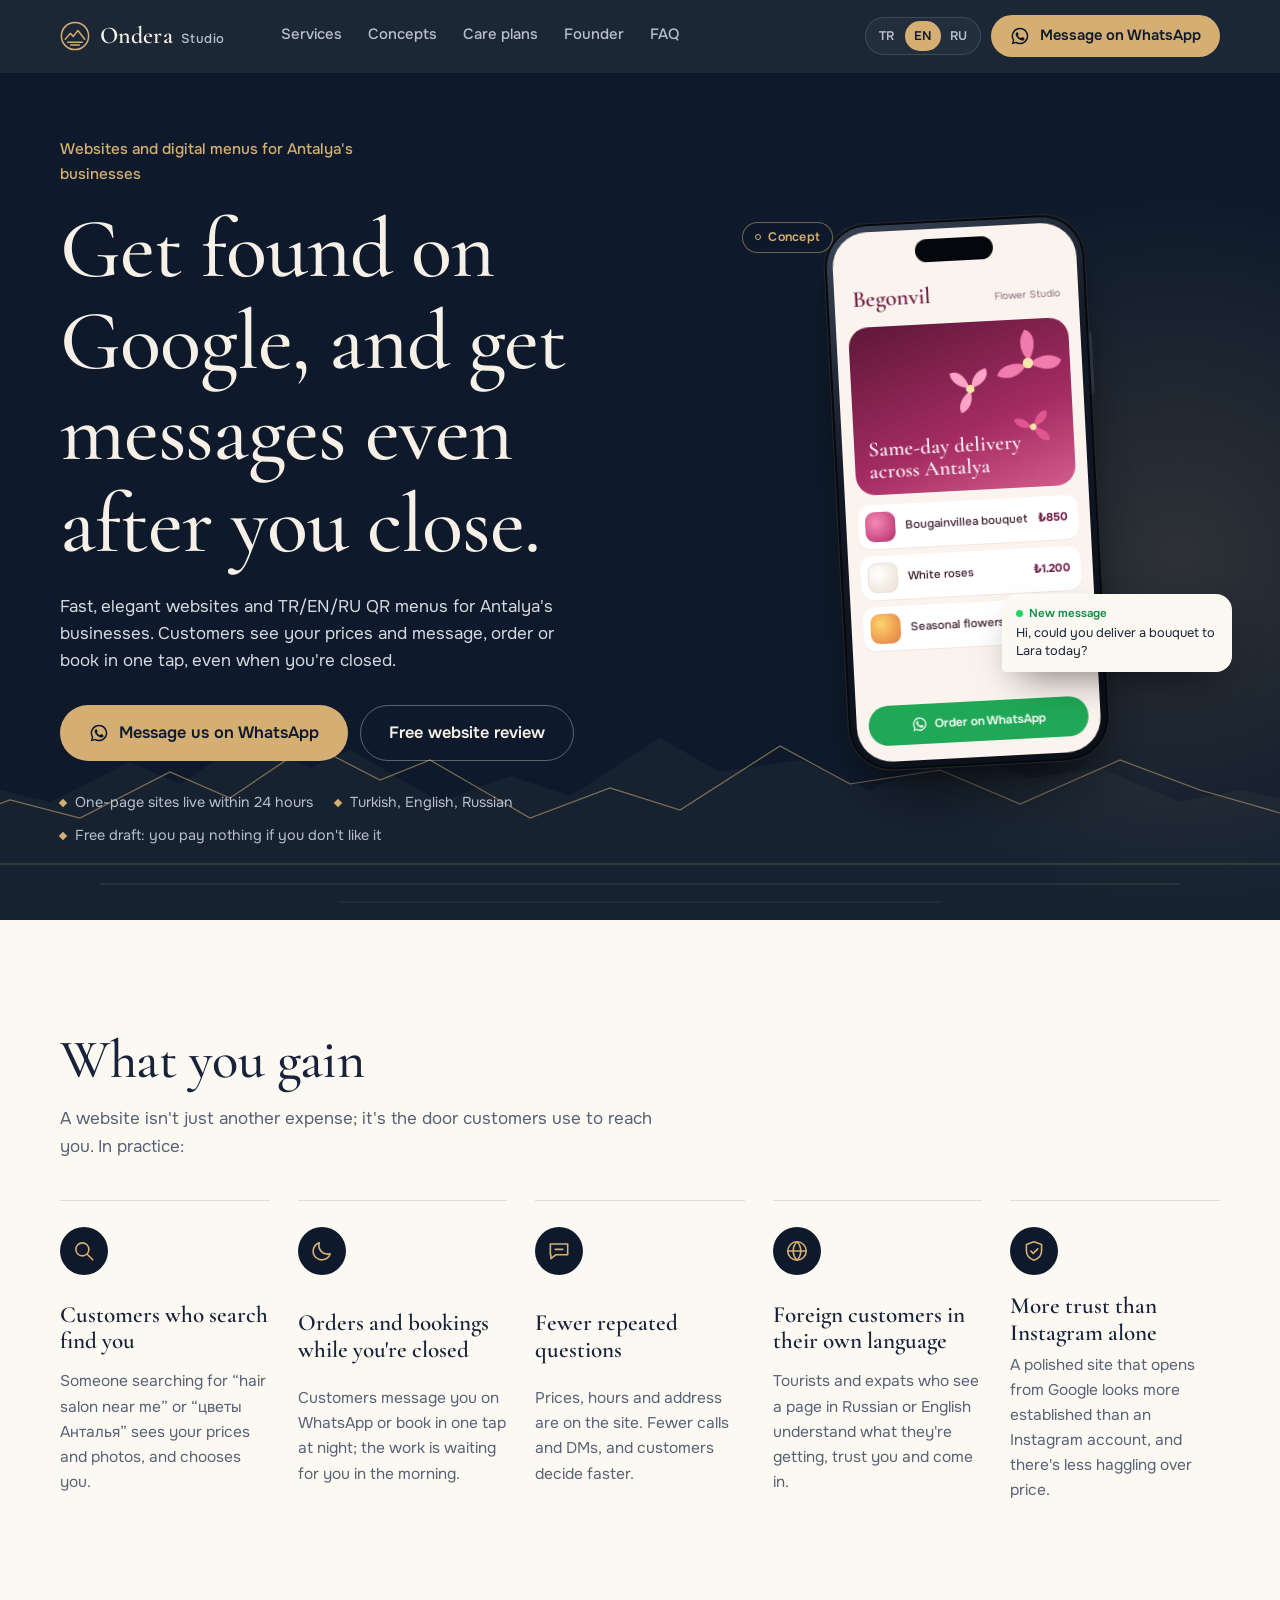
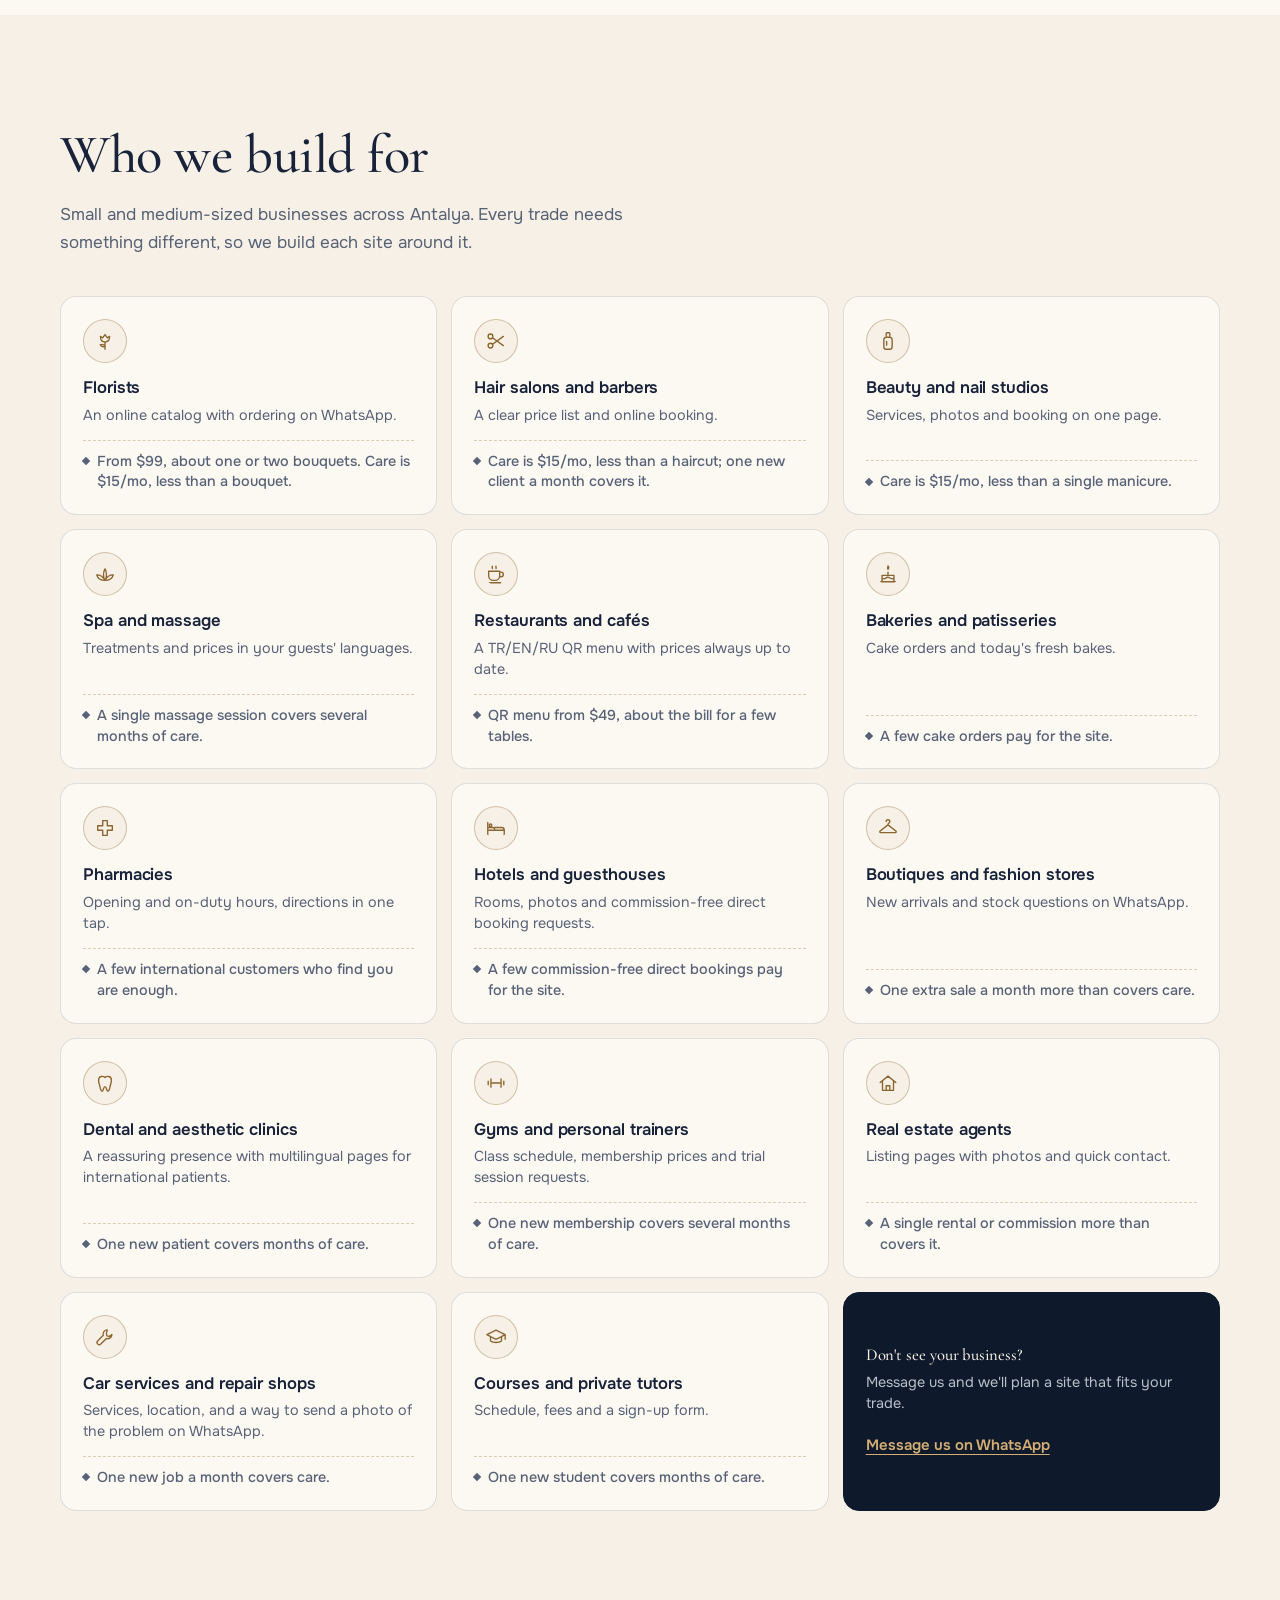
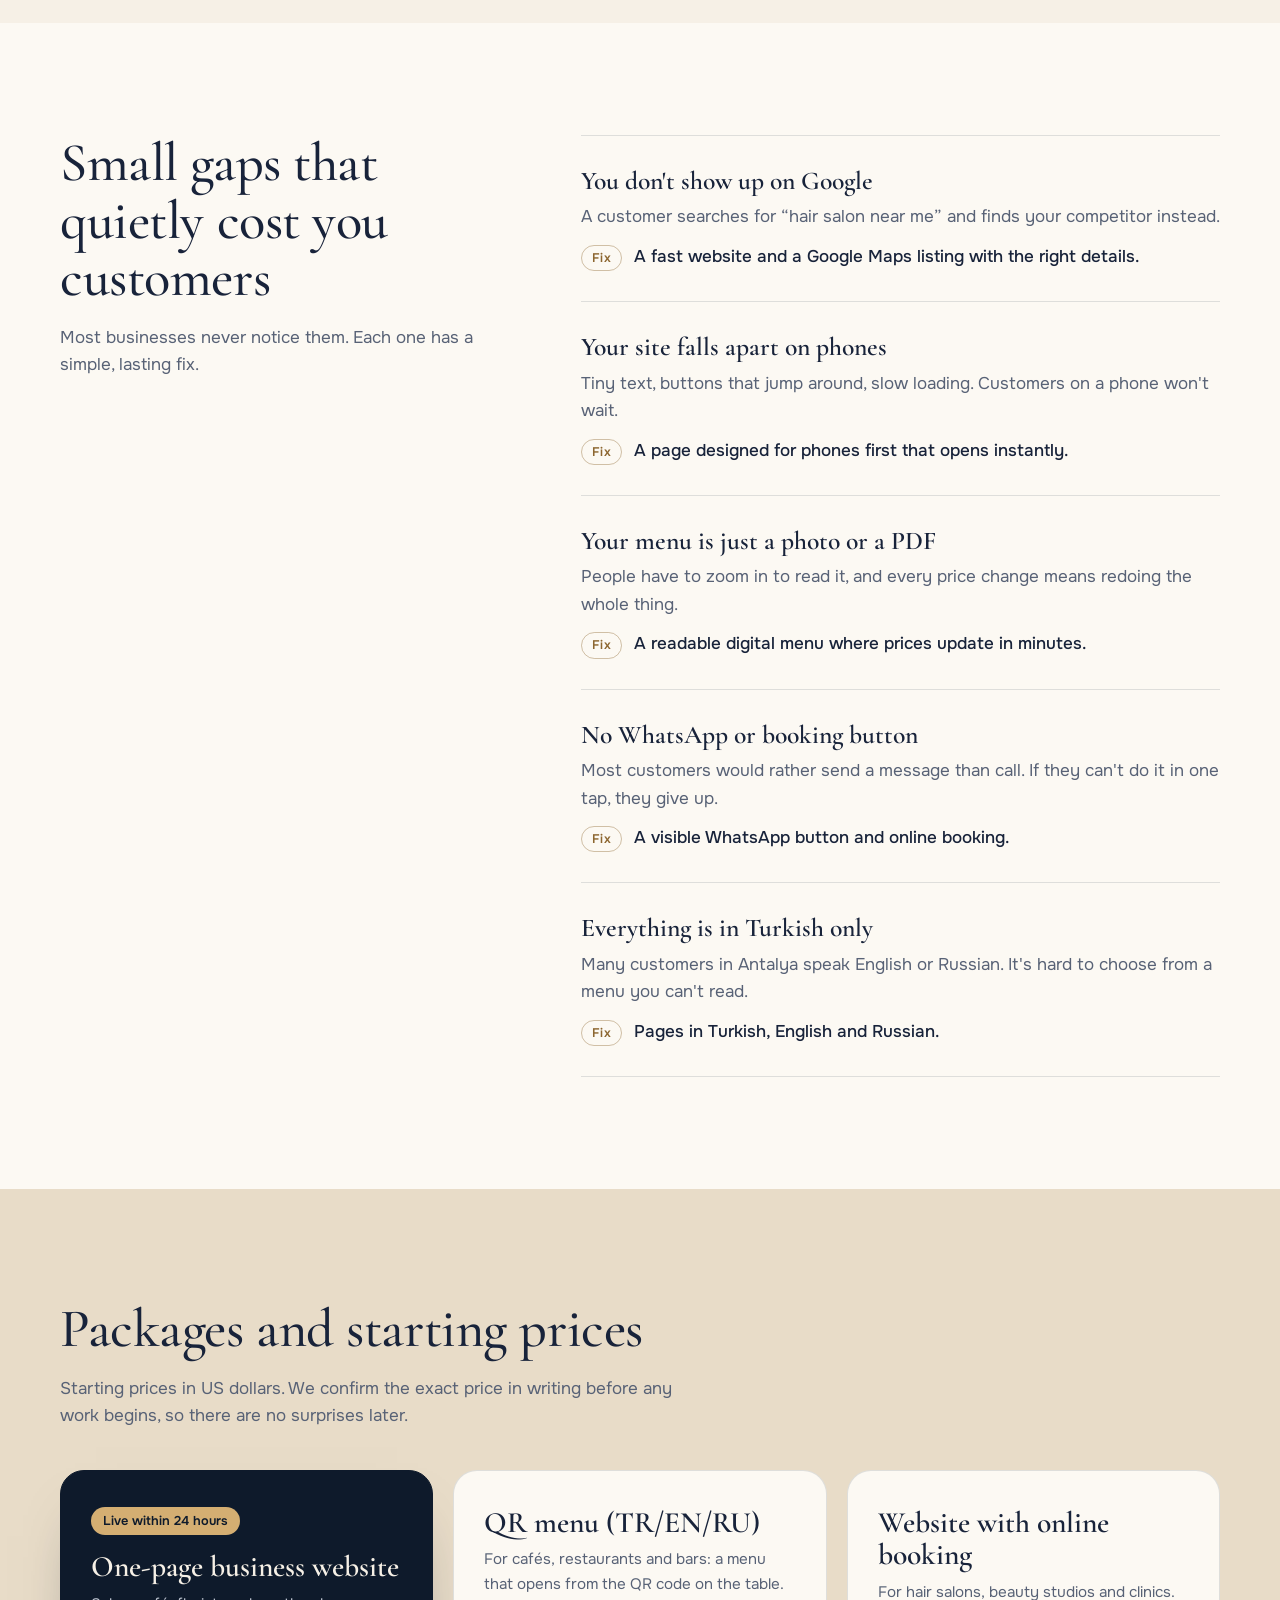
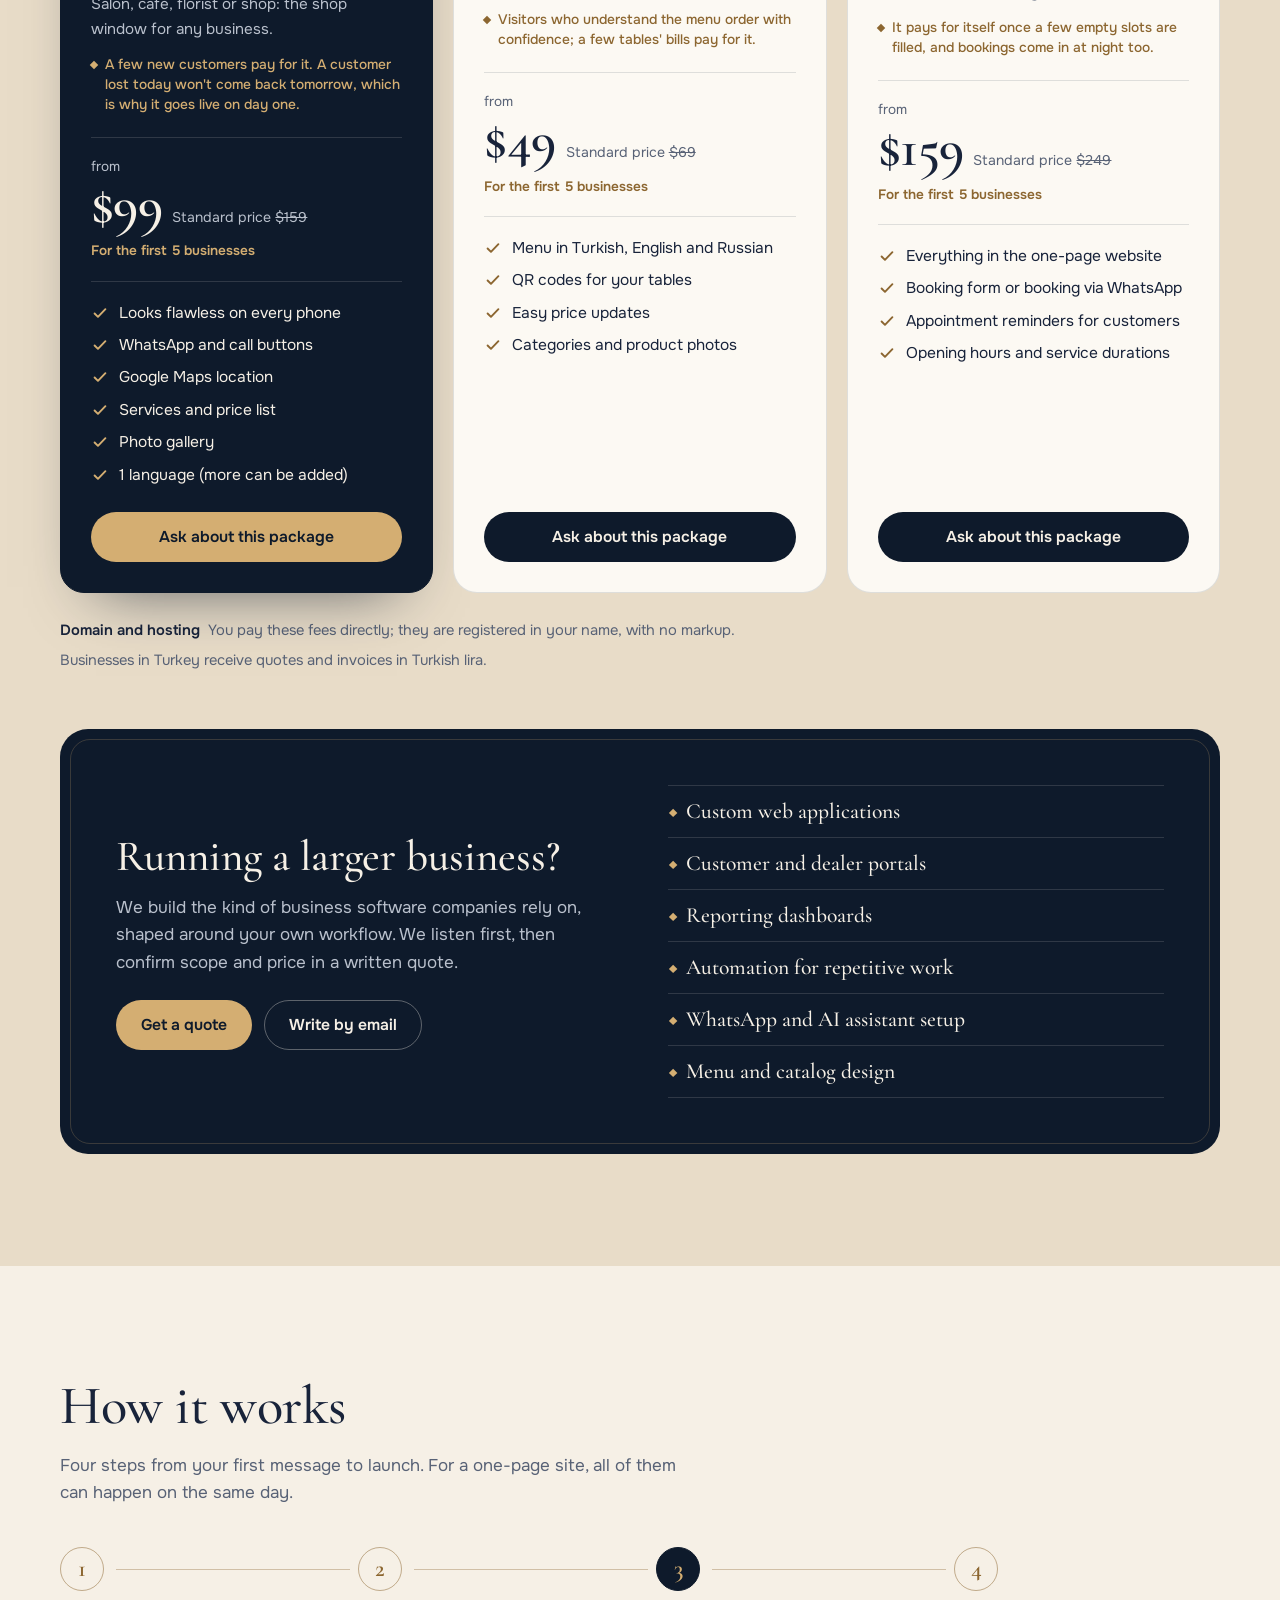
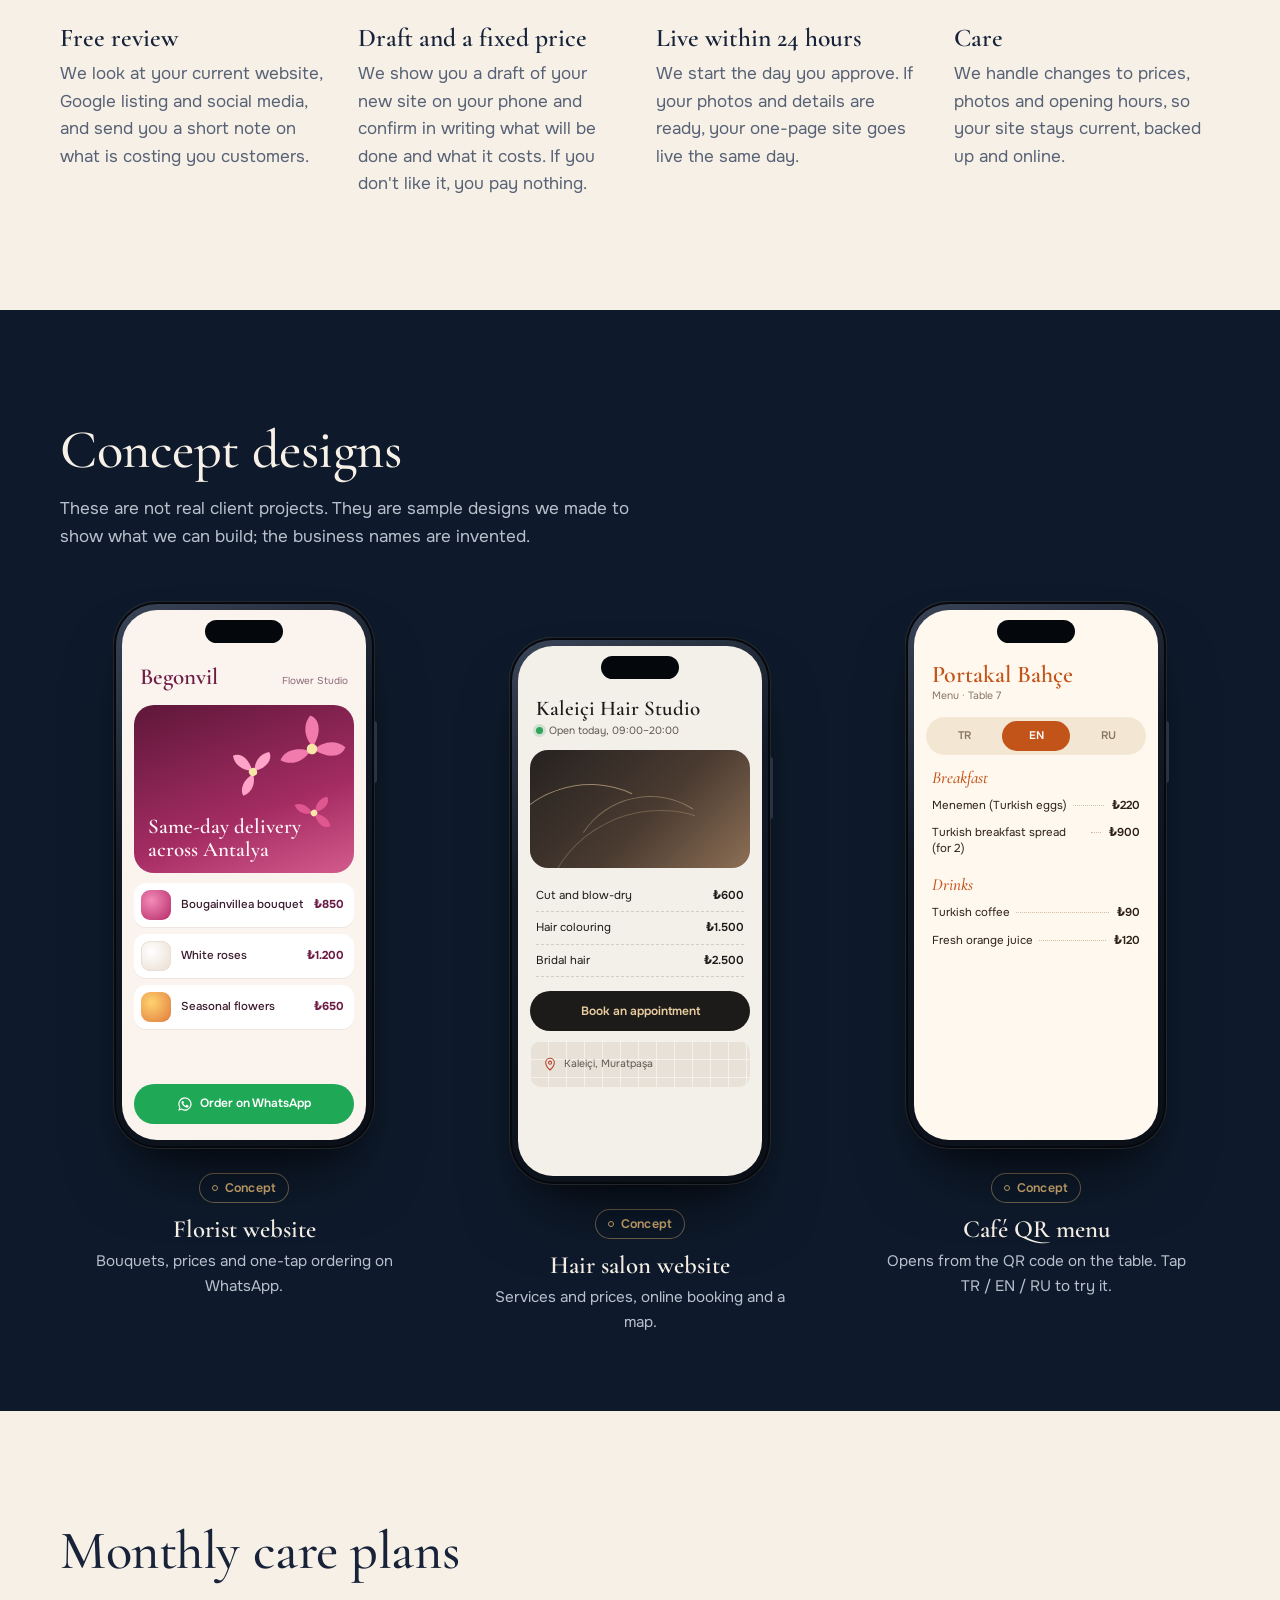
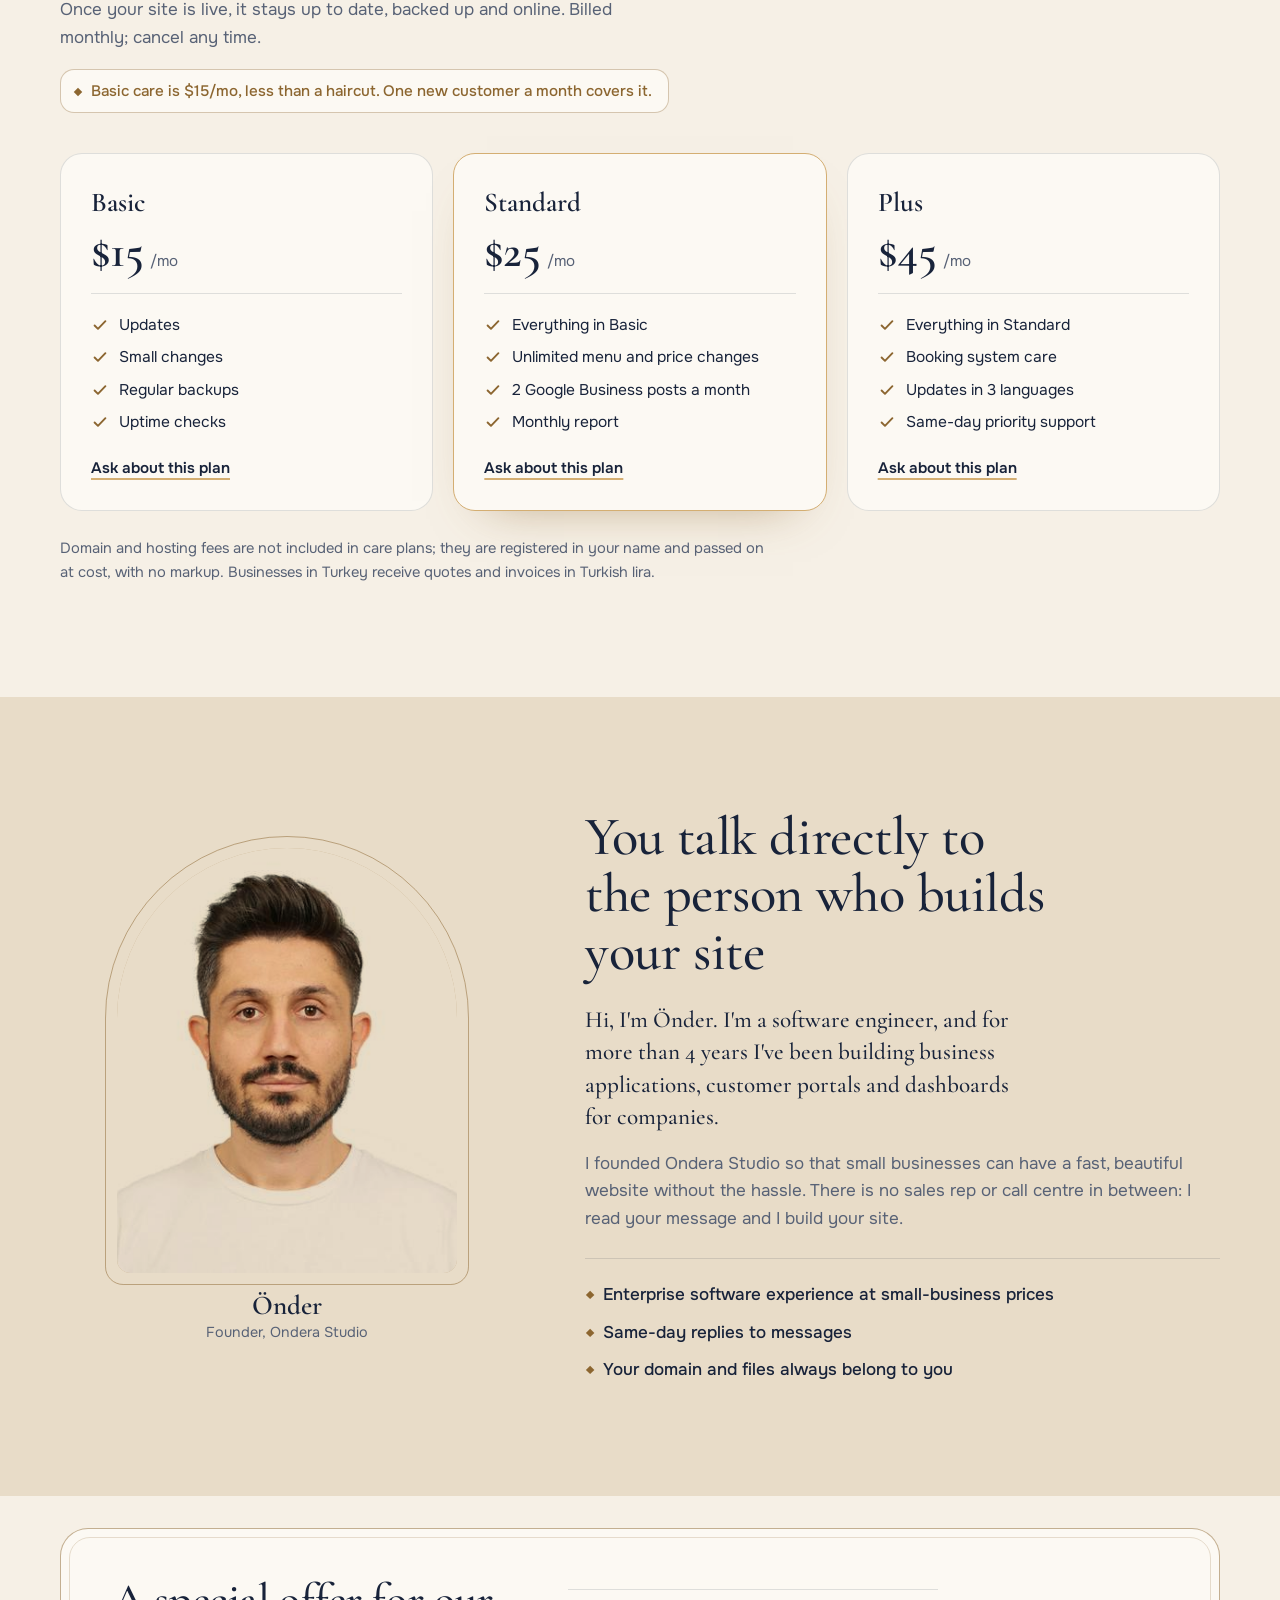
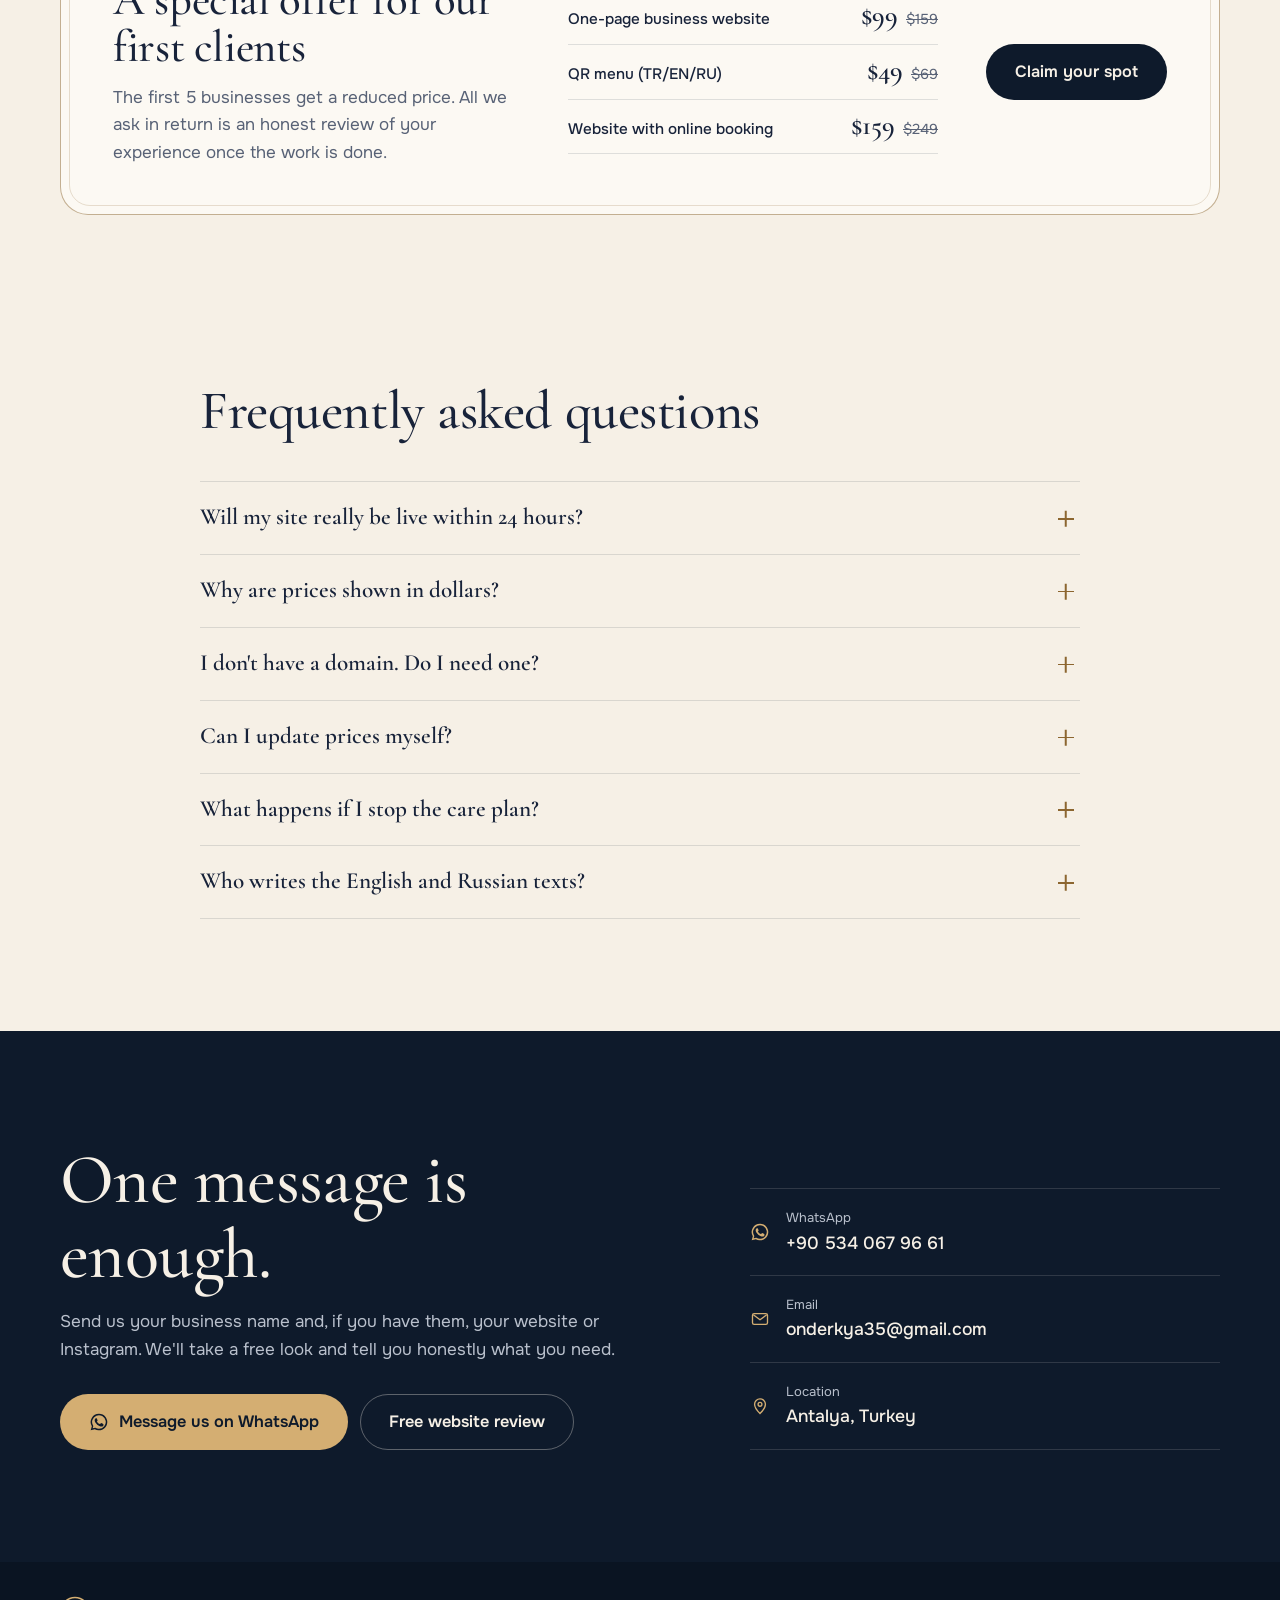
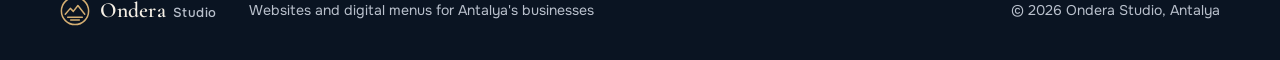
==== commit dd6268e1: "Ondera Studio: yeni site Co-Authored-By: Claude Opus 5.5 <noreply@anthropic.com>" ====
--- a/index.html
+++ b/index.html
@@ -1,19 +1,19 @@
 <!doctype html>
-<html lang="tr" data-phone="905340679661" data-email="onderkya35@gmail.com">
+<html lang="tr">
 <head>
   <meta charset="utf-8">
   <meta name="viewport" content="width=device-width, initial-scale=1, viewport-fit=cover">
-  <title>Önder Kaya | Antalya'da işletmelere web sitesi ve QR menü</title>
-  <meta name="description" content="Antalya'da kuaför, kafe, eczane ve dükkânlara telefonda düzgün açılan web sitesi, TR/EN/RU QR menü ve online randevu. Fiyat baştan belli, site yaklaşık 3 günde yayında.">
-  <meta name="theme-color" content="#0B4A63">
-  <link rel="canonical" href="https://onderkya.github.io/">
+  <title>Ondera Studio | Antalya'da işletmeler için web siteleri ve dijital menüler</title>
+  <meta name="description" content="Antalya'daki kuaför, kafe, çiçekçi ve dükkânlar için telefonda kusursuz açılan web siteleri, Türkçe-İngilizce-Rusça QR menüler ve online randevu. Tek sayfa site ilk gün yayında.">
+  <meta name="theme-color" content="#0E1A2B">
   <link rel="icon" href="img/favicon.svg" type="image/svg+xml">
   <link rel="apple-touch-icon" href="img/apple-touch-icon.png">
 
+  <!-- Yayına alırken og:image ve og:url'yi tam adrese çevirin (ör. https://ondera.studio/img/og.png) -->
   <meta property="og:type" content="website">
-  <meta property="og:url" content="https://onderkya.github.io/">
-  <meta property="og:title" content="İşletmenize yakışan web sitesi, 3 günde hazır">
-  <meta property="og:description" content="Antalya'da küçük işletmelere web sitesi, TR/EN/RU QR menü ve online randevu. Siteyi yapan kişiyle doğrudan konuşursunuz.">
+  <meta property="og:site_name" content="Ondera Studio">
+  <meta property="og:title" content="Ondera Studio | Antalya'nın işletmeleri için web siteleri ve dijital menüler">
+  <meta property="og:description" content="Telefonda kusursuz açılan siteler, TR/EN/RU QR menüler ve online randevu. Tek sayfa site ilk gün yayında. Kurucuyla doğrudan konuşursunuz.">
   <meta property="og:image" content="https://onderkya.github.io/img/og.png">
   <meta property="og:image:width" content="1200">
   <meta property="og:image:height" content="630">
@@ -22,403 +22,755 @@
   <meta property="og:locale:alternate" content="ru_RU">
   <meta name="twitter:card" content="summary_large_image">
 
+  <script>
+    /* Dil, ilk boyamadan önce seçilir: ?lang= > kayıtlı seçim > tarayıcı dili */
+    (function () {
+      var d = document.documentElement, L = ["tr", "en", "ru"], l = null;
+      d.className = "js";
+      try { l = new URLSearchParams(location.search).get("lang"); } catch (e) {}
+      if (L.indexOf(l) < 0) { try { l = localStorage.getItem("ondera-lang"); } catch (e) {} }
+      if (L.indexOf(l) < 0) {
+        l = "en";
+        var n = navigator.languages && navigator.languages.length ? navigator.languages : [navigator.language || ""];
+        for (var i = 0; i < n.length; i++) {
+          var p = String(n[i]).toLowerCase().split("-")[0];
+          if (p === "tr") { l = "tr"; break; }
+          if (p === "ru" || p === "uk" || p === "kk" || p === "be") { l = "ru"; break; }
+        }
+      }
+      window.__ONDERA_LANG = l;
+      d.lang = l;
+      if (l !== "tr") d.className += " i18n-wait";
+    })();
+  </script>
+
   <link rel="preconnect" href="https://fonts.googleapis.com">
   <link rel="preconnect" href="https://fonts.gstatic.com" crossorigin>
-  <link rel="stylesheet" href="https://fonts.googleapis.com/css2?family=Onest:wght@400;500;700&family=Unbounded:wght@500;700&display=swap">
+  <link rel="stylesheet" href="https://fonts.googleapis.com/css2?family=Cormorant+Garamond:ital,wght@0,500;0,600;1,500&family=Onest:wght@400;500;600&display=swap">
   <link rel="stylesheet" href="css/style.css">
+  <script defer src="js/config.js"></script>
   <script defer src="js/i18n.js"></script>
   <script defer src="js/main.js"></script>
 </head>
 <body>
+<svg width="0" height="0" style="position:absolute" aria-hidden="true">
+  <symbol id="i-mark" viewBox="0 0 32 32">
+    <circle cx="16" cy="16" r="14.5" fill="none" stroke="currentColor" stroke-width="1.6"/>
+    <path d="M5.6 19.4 11 13.2l3.2 3.2 4.9-6.2 7.3 9.2" fill="none" stroke="currentColor" stroke-width="1.6" stroke-linejoin="round" stroke-linecap="round"/>
+    <path d="M8.2 22.6h15.6M11.4 25.6h9.2" fill="none" stroke="currentColor" stroke-width="1.6" stroke-linecap="round"/>
+  </symbol>
+  <symbol id="i-wa" viewBox="0 0 24 24">
+    <path fill="currentColor" d="M12 2a10 10 0 0 0-8.6 15.1L2 22l5-1.3A10 10 0 1 0 12 2Zm0 18.2c-1.5 0-3-.4-4.3-1.2l-.3-.2-3 .8.8-2.9-.2-.3A8.2 8.2 0 1 1 12 20.2Zm4.5-6.1c-.2-.1-1.5-.7-1.7-.8-.2-.1-.4-.1-.6.1l-.8 1c-.1.2-.3.2-.5.1a6.7 6.7 0 0 1-3.3-2.9c-.3-.4.2-.4.7-1.4.1-.2 0-.3 0-.4l-.8-1.8c-.2-.5-.4-.4-.6-.4h-.5a1 1 0 0 0-.7.3 3 3 0 0 0-.9 2.2 5.2 5.2 0 0 0 1.1 2.7 11.8 11.8 0 0 0 4.5 4c1.7.7 2.3.8 3.2.6.5-.1 1.5-.6 1.7-1.2.2-.6.2-1.1.2-1.2-.1-.1-.3-.2-.5-.3Z"/>
+  </symbol>
+  <symbol id="i-tick" viewBox="0 0 16 16">
+    <path d="m3.2 8.4 3 3 6.6-6.8" fill="none" stroke="currentColor" stroke-width="1.7" stroke-linecap="round" stroke-linejoin="round"/>
+  </symbol>
+  <symbol id="i-mail" viewBox="0 0 24 24">
+    <rect x="3" y="5.5" width="18" height="13" rx="2" fill="none" stroke="currentColor" stroke-width="1.6"/>
+    <path d="m4 7 8 6 8-6" fill="none" stroke="currentColor" stroke-width="1.6" stroke-linejoin="round"/>
+  </symbol>
+  <symbol id="i-pin" viewBox="0 0 24 24">
+    <path d="M12 21s-6.5-6.1-6.5-11a6.5 6.5 0 0 1 13 0c0 4.9-6.5 11-6.5 11Z" fill="none" stroke="currentColor" stroke-width="1.6"/>
+    <circle cx="12" cy="10" r="2.3" fill="none" stroke="currentColor" stroke-width="1.6"/>
+  </symbol>
+  <symbol id="i-flower" viewBox="0 0 40 40">
+    <g fill="currentColor">
+      <path d="M20 19c-4-2-7-7-5-12 4 0 7 5 5 12Z"/>
+      <path d="M21 20c2-4 7-7 12-5 0 4-5 7-12 5Z"/>
+      <path d="M19.5 21c-1 4.5-5 8.5-10.5 7.5 0-4 4.5-7.5 10.5-7.5Z"/>
+    </g>
+    <circle cx="20" cy="20" r="2.2" fill="#F6E7A8"/>
+  </symbol>
+</svg>
+
 <a class="skip" href="#main" data-i18n="skip">İçeriğe geç</a>
 
-<header class="top">
+<header class="top" id="top">
   <div class="wrap top-in">
-    <a class="brand" href="#top" aria-label="Önder Kaya">
-      <img src="img/favicon.svg" alt="" width="28" height="28">
-      <span>Önder Kaya</span>
+    <a class="brand" href="#main" aria-label="Ondera Studio">
+      <svg class="brand-mark" aria-hidden="true"><use href="#i-mark"/></svg>
+      <span class="brand-word">Ondera <span>Studio</span></span>
     </a>
-    <nav class="nav" aria-label="Sayfa" data-i18n-aria="nav.label">
-      <a href="#paketler" data-i18n="nav.packages">Paketler</a>
+
+    <nav class="nav" aria-label="Sayfa bölümleri" data-i18n-aria="nav.label">
+      <a href="#hizmetler" data-i18n="nav.services">Hizmetler</a>
       <a href="#ornekler" data-i18n="nav.work">Örnekler</a>
+      <a href="#bakim" data-i18n="nav.care">Bakım</a>
+      <a href="#kurucu" data-i18n="nav.founder">Kurucu</a>
+      <a href="#sss" data-i18n="nav.faq">SSS</a>
+    </nav>
+
+    <div class="top-actions">
+      <div class="lang" role="group" aria-label="Dil / Language / Язык">
+        <button type="button" data-lang="tr" aria-pressed="true" lang="tr" title="Türkçe">TR</button>
+        <button type="button" data-lang="en" aria-pressed="false" lang="en" title="English">EN</button>
+        <button type="button" data-lang="ru" aria-pressed="false" lang="ru" title="Русский">RU</button>
+      </div>
+      <a class="btn btn-gold btn-sm top-cta js-wa" href="https://wa.me/905340679661" rel="noopener">
+        <svg class="ico" aria-hidden="true"><use href="#i-wa"/></svg>
+        <span data-i18n="cta.waShort">WhatsApp'tan yazın</span>
+      </a>
+      <button class="menu-btn" type="button" aria-expanded="false" aria-controls="mnav" aria-label="Menüyü aç" data-i18n-aria="nav.open">
+        <span></span><span></span>
+      </button>
+    </div>
+  </div>
+
+  <div class="mnav" id="mnav" hidden>
+    <nav class="wrap" aria-label="Sayfa bölümleri" data-i18n-aria="nav.label">
+      <a href="#hizmetler" data-i18n="nav.services">Hizmetler</a>
+      <a href="#ornekler" data-i18n="nav.work">Örnekler</a>
+      <a href="#bakim" data-i18n="nav.care">Bakım</a>
+      <a href="#kurucu" data-i18n="nav.founder">Kurucu</a>
       <a href="#sss" data-i18n="nav.faq">SSS</a>
       <a href="#iletisim" data-i18n="nav.contact">İletişim</a>
+      <div class="mnav-foot">
+        <div class="lang lang-lg" role="group" aria-label="Dil / Language / Язык">
+          <button type="button" data-lang="tr" aria-pressed="true" lang="tr">Türkçe</button>
+          <button type="button" data-lang="en" aria-pressed="false" lang="en">English</button>
+          <button type="button" data-lang="ru" aria-pressed="false" lang="ru">Русский</button>
+        </div>
+        <a class="btn btn-gold js-wa" href="https://wa.me/905340679661" rel="noopener">
+          <svg class="ico" aria-hidden="true"><use href="#i-wa"/></svg>
+          <span data-i18n="cta.wa">WhatsApp'tan yazın</span>
+        </a>
+      </div>
     </nav>
-    <div class="lang" role="group" aria-label="Dil / Language / Язык">
-      <button type="button" data-lang="tr" aria-pressed="true">TR</button>
-      <button type="button" data-lang="en" aria-pressed="false">EN</button>
-      <button type="button" data-lang="ru" aria-pressed="false">RU</button>
-    </div>
   </div>
 </header>
 
 <main id="main">
 
-<!-- ============ HERO ============ -->
-<section class="hero" id="top">
+<!-- ================= HERO ================= -->
+<section class="hero" aria-labelledby="h-title">
+  <svg class="horizon" viewBox="0 0 1440 260" preserveAspectRatio="xMidYMax slice" aria-hidden="true">
+    <path class="ridge ridge-far" d="M0 150 70 128l60 14 80-40 50 22 70-46 60 30 40-18 90 52 70-26 60 20 90-58 60 34 80-12 70 30 90-40 70 28 70-10 80 34 60-12 120 24V260H0Z"/>
+    <path class="ridge ridge-line" d="M0 172 90 140l70 18 90-46 60 26 80-54 70 36 50-20 100 58 80-30 70 22 100-64 70 38 90-14 80 34 100-44 80 30 160 46"/>
+    <path class="sea-line" d="M0 204h1440"/>
+    <path class="sea-line s2" d="M180 224h1080"/>
+    <path class="sea-line s3" d="M420 242h600"/>
+  </svg>
+
   <div class="wrap hero-in">
-    <div class="hero-sun">
-      <span class="halo" aria-hidden="true"></span>
-      <img src="img/onder.jpg" width="460" height="460" alt="Önder Kaya'nın fotoğrafı" data-i18n-alt="hero.alt" fetchpriority="high">
-    </div>
     <div class="hero-text">
-      <p class="hello" data-i18n="hero.hello">Merhaba, ben Önder. Antalya'da işletmelere web sitesi yapıyorum.</p>
-      <h1 data-i18n="hero.h1">İşletmenize yakışan web sitesi, 3&nbsp;günde hazır</h1>
-      <p class="lead" data-i18n="hero.lead">Kuaför, kafe, eczane ya da dükkân: telefonda düzgün açılan, müşterinin tek dokunuşla WhatsApp'tan yazabildiği, turiste İngilizce ve Rusça konuşan bir site. Fiyatı baştan konuşuruz, işi ben yaparım.</p>
+      <p class="hero-kicker" data-i18n="hero.kicker">Antalya'nın işletmeleri için web siteleri ve dijital menüler</p>
+      <h1 id="h-title" data-i18n="hero.h1">Müşteri sizi Google'da bulsun, gece bile WhatsApp'tan yazsın.</h1>
+      <p class="hero-lead" data-i18n="hero.lead">Antalya'daki işletmeler için hızlı, şık siteler ve TR/EN/RU QR menüler. Müşteriniz fiyatınızı görür, tek dokunuşla yazar, sipariş verir ya da randevu alır; dükkân kapalıyken bile.</p>
       <div class="cta-row">
-        <a class="btn btn-wa js-wa" href="https://wa.me/905340679661?text=Merhaba%20%C3%96nder%2C%20i%C5%9Fletmem%20i%C3%A7in%20web%20sitesi%20hakk%C4%B1nda%20bilgi%20almak%20istiyorum." rel="noopener">
-          <svg class="ico" viewBox="0 0 24 24" aria-hidden="true"><path d="M12 2a10 10 0 0 0-8.6 15.1L2 22l5-1.3A10 10 0 1 0 12 2Zm0 18.2c-1.5 0-3-.4-4.3-1.2l-.3-.2-3 .8.8-2.9-.2-.3A8.2 8.2 0 1 1 12 20.2Zm4.5-6.1c-.2-.1-1.5-.7-1.7-.8-.2-.1-.4-.1-.6.1l-.8 1c-.1.2-.3.2-.5.1a6.7 6.7 0 0 1-3.3-2.9c-.3-.4.2-.4.7-1.4.1-.2 0-.3 0-.4l-.8-1.8c-.2-.5-.4-.4-.6-.4h-.5a1 1 0 0 0-.7.3 3 3 0 0 0-.9 2.2 5.2 5.2 0 0 0 1.1 2.7 11.8 11.8 0 0 0 4.5 4c1.7.7 2.3.8 3.2.6.5-.1 1.5-.6 1.7-1.2.2-.6.2-1.1.2-1.2-.1-.1-.3-.2-.5-.3Z"/></svg>
-          <span data-i18n="cta.wa">WhatsApp'tan yaz</span>
+        <a class="btn btn-gold btn-lg js-wa" href="https://wa.me/905340679661" rel="noopener">
+          <svg class="ico" aria-hidden="true"><use href="#i-wa"/></svg>
+          <span data-i18n="cta.wa">WhatsApp'tan yazın</span>
         </a>
-        <a class="btn btn-ghost js-review" href="mailto:onderkya35@gmail.com?subject=%C3%9Ccretsiz%20site%20incelemesi" data-i18n="cta.review">Ücretsiz site incelemesi iste</a>
-      </div>
-      <p class="note" data-i18n="hero.note">Mesajlara aynı gün dönüyorum.</p>
-    </div>
-  </div>
-  <svg class="sea" viewBox="0 0 1440 120" preserveAspectRatio="none" aria-hidden="true">
-    <path class="w1" d="M0 58c120-26 240-26 360 0s240 26 360 0 240-26 360 0 240 26 360 0v62H0Z"/>
-    <path class="w2" d="M0 78c120-22 240-22 360 0s240 22 360 0 240-22 360 0 240 22 360 0v42H0Z"/>
-    <path class="w3" d="M0 96c120-16 240-16 360 0s240 16 360 0 240-16 360 0 240 16 360 0v24H0Z"/>
-  </svg>
-</section>
-
-<!-- ============ PROBLEMS ============ -->
-<section class="sec sand" id="sorunlar" aria-labelledby="p-h">
+        <a class="btn btn-line-light btn-lg js-wa" data-msg="msg.review" href="https://wa.me/905340679661" rel="noopener" data-i18n="cta.review">Ücretsiz site incelemesi</a>
+      </div>
+      <ul class="hero-facts">
+        <li data-i18n="hero.f1">Tek sayfa site ilk gün yayında</li>
+        <li data-i18n="hero.f2">Türkçe, İngilizce, Rusça</li>
+        <li data-i18n="hero.f3">Ücretsiz taslak: beğenmezseniz ödemezsiniz</li>
+      </ul>
+    </div>
+
+    <div class="hero-visual" aria-hidden="true">
+      <div class="phone phone-hero">
+        <div class="screen fl">
+          <div class="fl-bar"><span class="fl-name">Begonvil</span><span class="fl-sub" data-i18n="m.fl.sub">Çiçek Atölyesi</span></div>
+          <div class="fl-hero">
+            <svg class="fl-b b1"><use href="#i-flower"/></svg>
+            <svg class="fl-b b2"><use href="#i-flower"/></svg>
+            <svg class="fl-b b3"><use href="#i-flower"/></svg>
+            <p class="fl-h" data-i18n="m.fl.h">Antalya içi aynı gün teslim</p>
+          </div>
+          <div class="fl-list">
+            <div class="fl-item"><i class="sw sw1"></i><span data-i18n="m.fl.i1">Begonvil buketi</span><b>₺850</b></div>
+            <div class="fl-item"><i class="sw sw2"></i><span data-i18n="m.fl.i2">Beyaz güller</span><b>₺1.200</b></div>
+            <div class="fl-item"><i class="sw sw3"></i><span data-i18n="m.fl.i3">Mevsim çiçekleri</span><b>₺650</b></div>
+          </div>
+          <div class="fl-cta"><svg class="ico"><use href="#i-wa"/></svg><span data-i18n="m.fl.cta">WhatsApp'tan sipariş</span></div>
+        </div>
+      </div>
+      <div class="bubble">
+        <span class="bubble-who" data-i18n="hero.bubbleWho">Yeni mesaj</span>
+        <span class="bubble-txt" data-i18n="hero.bubble">Merhaba, bugün Lara'ya bir buket gönderebilir misiniz?</span>
+      </div>
+      <span class="concept-tag concept-tag-hero" data-i18n="concept">Örnek konsept</span>
+    </div>
+  </div>
+</section>
+
+<!-- ================= WHAT YOU GAIN ================= -->
+<section class="sec sec-paper sec-gain" id="kazanc" aria-labelledby="g-h">
   <div class="wrap">
-    <h2 id="p-h" data-i18n="prob.h">Bu durumlardan biri tanıdık mı?</h2>
-    <p class="sec-lead" data-i18n="prob.lead">Küçük bir eksik, her gün birkaç müşteriyi kapıdan çeviriyor olabilir. Hepsinin basit bir çözümü var.</p>
-    <ul class="problems">
+    <div class="sec-head" data-reveal>
+      <h2 id="g-h" data-i18n="gain.h">Ne kazanırsınız?</h2>
+      <p class="sec-lead" data-i18n="gain.lead">Site bir masraf kalemi değil; müşterinin size ulaştığı kapı. Somut olarak:</p>
+    </div>
+    <ul class="gains" data-reveal>
+      <li>
+        <svg class="gain-ico" viewBox="0 0 24 24" aria-hidden="true"><circle cx="10.5" cy="10.5" r="6"/><path d="m15 15 5.5 5.5"/></svg>
+        <h3 data-i18n="gain.1.t">Arayan müşteri sizi bulur</h3>
+        <p data-i18n="gain.1.d">“Yakınımdaki kuaför” ya da “цветы Анталья” diye arayan, fiyatınızı ve fotoğraflarınızı görüp sizi seçer.</p>
+      </li>
+      <li>
+        <svg class="gain-ico" viewBox="0 0 24 24" aria-hidden="true"><path d="M19.5 14.5A8 8 0 0 1 9.5 4.5a8 8 0 1 0 10 10Z"/></svg>
+        <h3 data-i18n="gain.2.t">Kapalıyken de sipariş ve randevu</h3>
+        <p data-i18n="gain.2.d">Müşteri gece tek dokunuşla WhatsApp'tan yazar ya da randevu alır; sabah iş hazırdır.</p>
+      </li>
+      <li>
+        <svg class="gain-ico" viewBox="0 0 24 24" aria-hidden="true"><path d="M4 5.5h16v10H9l-4.5 3.5v-3.5H4Z"/><path d="M8.5 10.5h7"/></svg>
+        <h3 data-i18n="gain.3.t">Daha az tekrar eden soru</h3>
+        <p data-i18n="gain.3.d">Fiyat, saat ve adres sitede yazılı. Telefon ve DM yükü azalır, müşteri daha hızlı karar verir.</p>
+      </li>
+      <li>
+        <svg class="gain-ico" viewBox="0 0 24 24" aria-hidden="true"><circle cx="12" cy="12" r="8.5"/><path d="M3.5 12h17M12 3.5c2.4 2.4 3.5 5.2 3.5 8.5s-1.1 6.1-3.5 8.5c-2.4-2.4-3.5-5.2-3.5-8.5s1.1-6.1 3.5-8.5Z"/></svg>
+        <h3 data-i18n="gain.4.t">Yabancı müşteri kendi dilinde</h3>
+        <p data-i18n="gain.4.d">Rusça ya da İngilizce sayfayı gören turist ve yerleşik yabancı, ne alacağını anlar, güvenir ve gelir.</p>
+      </li>
+      <li>
+        <svg class="gain-ico" viewBox="0 0 24 24" aria-hidden="true"><path d="M12 3.5 19 6v5.5c0 4.3-3 7.6-7 9-4-1.4-7-4.7-7-9V6Z"/><path d="m9 12 2.2 2.2L15.5 10"/></svg>
+        <h3 data-i18n="gain.5.t">Instagram'dan fazla güven</h3>
+        <p data-i18n="gain.5.d">Google'dan tıklanınca açılan şık bir site, yalnızca Instagram hesabından daha kurumsal görünür; fiyat pazarlığı azalır.</p>
+      </li>
+    </ul>
+  </div>
+</section>
+
+<!-- ================= WHO WE BUILD FOR ================= -->
+<section class="sec sec-cream sec-who" id="kimler" aria-labelledby="w-h">
+  <div class="wrap">
+    <div class="sec-head" data-reveal>
+      <h2 id="w-h" data-i18n="who.h">Kimler için çalışıyoruz?</h2>
+      <p class="sec-lead" data-i18n="who.lead">Antalya'daki küçük ve orta ölçekli işletmeler için. Her sektörün ihtiyacı farklı; siteyi buna göre kurarız.</p>
+    </div>
+    <ul class="who" data-reveal>
+      <li class="who-card">
+        <svg class="who-ico" viewBox="0 0 24 24" aria-hidden="true"><path d="M12 21v-8m0 0c-3 0-5-2-5-6l2.5 1.5L12 5l2.5 3.5L17 7c0 4-2 6-5 6Zm0 4.5c-1.6-1.8-3.6-2.2-5.2-1.2 1.2 1.9 3.3 2.3 5.2 1.2Z"/></svg>
+        <h3 data-i18n="who.1.t">Çiçekçiler</h3>
+        <p data-i18n="who.1.d">Online katalog ve WhatsApp'tan sipariş.</p>
+        <p class="pay" data-i18n="who.1.pay">Başlangıç $99, yani bir iki buket. Bakım ayda $15, bir buketten az.</p>
+      </li>
+      <li class="who-card">
+        <svg class="who-ico" viewBox="0 0 24 24" aria-hidden="true"><circle cx="6" cy="7" r="2.6"/><circle cx="6" cy="17" r="2.6"/><path d="M8.2 8.4 20 17M8.2 15.6 20 7"/></svg>
+        <h3 data-i18n="who.2.t">Kuaförler ve berberler</h3>
+        <p data-i18n="who.2.d">Fiyat listesi ve online randevu.</p>
+        <p class="pay" data-i18n="who.2.pay">Bakım ayda $15, bir saç kesiminden az; ayda bir yeni müşteri kendini öder.</p>
+      </li>
+      <li class="who-card">
+        <svg class="who-ico" viewBox="0 0 24 24" aria-hidden="true"><rect x="10" y="3" width="4" height="5" rx="1"/><rect x="7.5" y="8" width="9" height="13" rx="2.5"/><path d="M10.5 12.5v4"/></svg>
+        <h3 data-i18n="who.3.t">Güzellik merkezleri ve nail stüdyoları</h3>
+        <p data-i18n="who.3.d">Hizmetler, fotoğraflar ve randevu tek sayfada.</p>
+        <p class="pay" data-i18n="who.3.pay">Bakım ayda $15, bir manikürden az.</p>
+      </li>
+      <li class="who-card">
+        <svg class="who-ico" viewBox="0 0 24 24" aria-hidden="true"><path d="M12 19c-4.2 0-8-2.1-9-6 3.3 0 6.6 1.3 9 6Zm0 0c4.2 0 8-2.1 9-6-3.3 0-6.6 1.3-9 6Zm0 0c-2.2-3.3-2.2-8.7 0-12.5 2.2 3.8 2.2 9.2 0 12.5Z"/></svg>
+        <h3 data-i18n="who.4.t">Spa ve masaj</h3>
+        <p data-i18n="who.4.d">Paketler ve fiyatlar misafirlerinizin dilinde.</p>
+        <p class="pay" data-i18n="who.4.pay">Tek bir masaj seansı birkaç aylık bakımı karşılar.</p>
+      </li>
+      <li class="who-card">
+        <svg class="who-ico" viewBox="0 0 24 24" aria-hidden="true"><path d="M4 9h12v5a5 5 0 0 1-5 5H9a5 5 0 0 1-5-5Zm12 1h1.5a2.5 2.5 0 0 1 0 5H16M8 3.5c-.9.9.9 1.6 0 2.5m4-2.5c-.9.9.9 1.6 0 2.5M3 21.5h14"/></svg>
+        <h3 data-i18n="who.5.t">Restoranlar ve kafeler</h3>
+        <p data-i18n="who.5.d">TR/EN/RU QR menü, fiyatlar her an güncel.</p>
+        <p class="pay" data-i18n="who.5.pay">QR menü başlangıç $49: birkaç masanın hesabı kadar.</p>
+      </li>
+      <li class="who-card">
+        <svg class="who-ico" viewBox="0 0 24 24" aria-hidden="true"><path d="M4 20.5h16M5.5 20.5v-7h13v7M5.5 16.4c2.1 1.4 3.2 1.4 4.3 0s2.2-1.4 4.4 0 3.2 1.4 4.3 0M12 13.5V10m0-3.2c-1.1-1-.1-2.4 0-3.6 1.1 1 1.1 2.6 0 3.6Z"/></svg>
+        <h3 data-i18n="who.6.t">Fırınlar ve pastaneler</h3>
+        <p data-i18n="who.6.d">Pasta siparişi ve günün taze ürünleri.</p>
+        <p class="pay" data-i18n="who.6.pay">Birkaç pasta siparişi siteyi öder.</p>
+      </li>
+      <li class="who-card">
+        <svg class="who-ico" viewBox="0 0 24 24" aria-hidden="true"><path d="M9.5 4h5v5.5H20v5h-5.5V20h-5v-5.5H4v-5h5.5Z"/></svg>
+        <h3 data-i18n="who.7.t">Eczaneler</h3>
+        <p data-i18n="who.7.d">Çalışma ve nöbet saatleri, tek dokunuşla yol tarifi.</p>
+        <p class="pay" data-i18n="who.7.pay">Sizi bulan birkaç yabancı müşteri yeter.</p>
+      </li>
+      <li class="who-card">
+        <svg class="who-ico" viewBox="0 0 24 24" aria-hidden="true"><path d="M3 19.5V6m0 8.5h18v5M3 11.5h5.5a2 2 0 0 1 2 2v1m0-3H18a3 3 0 0 1 3 3"/><circle cx="6" cy="9" r="1.4"/></svg>
+        <h3 data-i18n="who.8.t">Oteller ve pansiyonlar</h3>
+        <p data-i18n="who.8.d">Odalar, fotoğraflar ve komisyonsuz doğrudan rezervasyon talebi.</p>
+        <p class="pay" data-i18n="who.8.pay">Birkaç komisyonsuz doğrudan rezervasyon siteyi öder.</p>
+      </li>
+      <li class="who-card">
+        <svg class="who-ico" viewBox="0 0 24 24" aria-hidden="true"><path d="M12 8.6V8c0-1.3 2-1.8 2-3a2 2 0 1 0-4 0m2 3.6-8.6 6.6a1 1 0 0 0 .6 1.8h16a1 1 0 0 0 .6-1.8Z"/></svg>
+        <h3 data-i18n="who.9.t">Butikler ve giyim mağazaları</h3>
+        <p data-i18n="who.9.d">Yeni gelenler ve WhatsApp'tan stok sorusu.</p>
+        <p class="pay" data-i18n="who.9.pay">Ayda bir ek satış bakımı fazlasıyla karşılar.</p>
+      </li>
+      <li class="who-card">
+        <svg class="who-ico" viewBox="0 0 24 24" aria-hidden="true"><path d="M12 6c-2-1.8-7-2-7 3 0 3 1 4.2 1.5 7S7.9 21 9 21s1.4-5 3-5 1.9 5 3 5 2-2 2.5-5S19 12 19 9c0-5-5-4.8-7-3Z"/></svg>
+        <h3 data-i18n="who.10.t">Diş ve estetik klinikleri</h3>
+        <p data-i18n="who.10.d">Güven veren bir tanıtım, yabancı hastalar için çok dilli sayfalar.</p>
+        <p class="pay" data-i18n="who.10.pay">Tek bir yeni hasta aylarca bakımı karşılar.</p>
+      </li>
+      <li class="who-card">
+        <svg class="who-ico" viewBox="0 0 24 24" aria-hidden="true"><path d="M6.5 7.5v9m-3-6.5v4m14-6.5v9m3-6.5v4M6.5 12h11"/></svg>
+        <h3 data-i18n="who.11.t">Spor salonları ve eğitmenler</h3>
+        <p data-i18n="who.11.d">Ders programı, üyelik fiyatları ve deneme dersi talebi.</p>
+        <p class="pay" data-i18n="who.11.pay">Tek bir yeni üyelik birkaç aylık bakımı karşılar.</p>
+      </li>
+      <li class="who-card">
+        <svg class="who-ico" viewBox="0 0 24 24" aria-hidden="true"><path d="M3.5 11.5 12 4.5l8.5 7M6 9.5v10.5h12V9.5M10 20v-5h4v5"/></svg>
+        <h3 data-i18n="who.12.t">Emlakçılar</h3>
+        <p data-i18n="who.12.d">Fotoğraflı ilan sayfaları ve hızlı iletişim.</p>
+        <p class="pay" data-i18n="who.12.pay">Tek bir kiralama ya da komisyon fazlasıyla yeter.</p>
+      </li>
+      <li class="who-card">
+        <svg class="who-ico" viewBox="0 0 24 24" aria-hidden="true"><path d="M14.5 4.2a4.6 4.6 0 0 0-4.4 6L4 16.3a2.4 2.4 0 0 0 3.4 3.4l6.1-6.1a4.6 4.6 0 0 0 6-4.4l-2.8 2.1-2.6-.6-.6-2.6Z"/></svg>
+        <h3 data-i18n="who.13.t">Oto servis ve tamirciler</h3>
+        <p data-i18n="who.13.d">Hizmetler, konum ve arızanın fotoğrafını WhatsApp'tan gönderme.</p>
+        <p class="pay" data-i18n="who.13.pay">Ayda bir yeni iş bakımı karşılar.</p>
+      </li>
+      <li class="who-card">
+        <svg class="who-ico" viewBox="0 0 24 24" aria-hidden="true"><path d="m2 9.5 10-5 10 5-10 5Zm4 2v4.8c2.7 2.3 9.3 2.3 12 0v-4.8M22 9.5v5"/></svg>
+        <h3 data-i18n="who.14.t">Kurslar ve özel ders</h3>
+        <p data-i18n="who.14.d">Program, ücretler ve kayıt formu.</p>
+        <p class="pay" data-i18n="who.14.pay">Tek bir yeni öğrenci aylarca bakımı karşılar.</p>
+      </li>
+      <li class="who-card who-more">
+        <h3 data-i18n="who.more.t">İşletmeniz listede yok mu?</h3>
+        <p data-i18n="who.more.d">Yazın, işinize uygun bir site birlikte düşünelim.</p>
+        <a class="who-link js-wa" href="https://wa.me/905340679661" rel="noopener" data-i18n="cta.wa">WhatsApp'tan yazın</a>
+      </li>
+    </ul>
+  </div>
+</section>
+
+<!-- ================= PROBLEMS ================= -->
+<section class="sec sec-paper" id="sorunlar" aria-labelledby="p-h">
+  <div class="wrap">
+    <div class="sec-head" data-reveal>
+      <h2 id="p-h" data-i18n="prob.h">Sessizce müşteri kaybettiren küçük açıklar</h2>
+      <p class="sec-lead" data-i18n="prob.lead">Çoğu işletme bunları fark etmez. Her birinin basit, kalıcı bir çözümü var.</p>
+    </div>
+    <ul class="problems" data-reveal>
       <li class="prob">
-        <h3 data-i18n="prob.1.t">Google'da yoksunuz</h3>
+        <h3 data-i18n="prob.1.t">Google'da görünmüyorsunuz</h3>
         <p data-i18n="prob.1.d">Müşteri “yakınımdaki kuaför” diye arıyor, karşısına rakibiniz çıkıyor.</p>
-        <p class="fix"><span data-i18n="fix">Çözüm:</span> <span data-i18n="prob.1.f">Hızlı bir site ve doğru bilgili Google Haritalar kaydı.</span></p>
+        <p class="fix"><span class="fix-k" data-i18n="fix">Çözüm</span><span data-i18n="prob.1.f">Hızlı bir site ve bilgileri doğru bir Google Haritalar kaydı.</span></p>
       </li>
       <li class="prob">
-        <h3 data-i18n="prob.2.t">Siteniz telefonda bozuk</h3>
+        <h3 data-i18n="prob.2.t">Siteniz telefonda dağılıyor</h3>
         <p data-i18n="prob.2.d">Yazılar küçük, butonlar kayıyor, sayfa geç açılıyor. Telefondan gelen müşteri beklemez.</p>
-        <p class="fix"><span data-i18n="fix">Çözüm:</span> <span data-i18n="prob.2.f">Önce telefon için tasarlanmış, anında açılan sayfa.</span></p>
+        <p class="fix"><span class="fix-k" data-i18n="fix">Çözüm</span><span data-i18n="prob.2.f">Önce telefon için tasarlanmış, anında açılan bir sayfa.</span></p>
       </li>
       <li class="prob">
-        <h3 data-i18n="prob.3.t">Menünüz sadece fotoğraf ya da PDF</h3>
+        <h3 data-i18n="prob.3.t">Menünüz bir fotoğraf ya da PDF</h3>
         <p data-i18n="prob.3.d">Okumak için büyütmek gerekiyor; fiyat değişince her şey baştan hazırlanıyor.</p>
-        <p class="fix"><span data-i18n="fix">Çözüm:</span> <span data-i18n="prob.3.f">Okunaklı dijital menü, fiyatlar dakikada güncellenir.</span></p>
+        <p class="fix"><span class="fix-k" data-i18n="fix">Çözüm</span><span data-i18n="prob.3.f">Okunaklı bir dijital menü; fiyatlar dakikalar içinde güncellenir.</span></p>
       </li>
       <li class="prob">
-        <h3 data-i18n="prob.4.t">Randevu ya da WhatsApp butonu yok</h3>
+        <h3 data-i18n="prob.4.t">WhatsApp ya da randevu düğmesi yok</h3>
         <p data-i18n="prob.4.d">Çoğu müşteri aramak yerine mesaj atmak ister. Tek dokunuşla yazamayan vazgeçer.</p>
-        <p class="fix"><span data-i18n="fix">Çözüm:</span> <span data-i18n="prob.4.f">WhatsApp butonu ve online randevu.</span></p>
+        <p class="fix"><span class="fix-k" data-i18n="fix">Çözüm</span><span data-i18n="prob.4.f">Görünür bir WhatsApp düğmesi ve online randevu.</span></p>
       </li>
       <li class="prob">
-        <h3 data-i18n="prob.5.t">Her şey sadece Türkçe</h3>
+        <h3 data-i18n="prob.5.t">Her şey yalnızca Türkçe</h3>
         <p data-i18n="prob.5.d">Antalya'da müşterilerin bir kısmı İngilizce ya da Rusça konuşuyor. Anlamadığı menüden seçim yapmak zor.</p>
-        <p class="fix"><span data-i18n="fix">Çözüm:</span> <span data-i18n="prob.5.f">Türkçe, İngilizce ve Rusça sayfalar.</span></p>
+        <p class="fix"><span class="fix-k" data-i18n="fix">Çözüm</span><span data-i18n="prob.5.f">Türkçe, İngilizce ve Rusça sayfalar.</span></p>
       </li>
     </ul>
   </div>
 </section>
 
-<!-- ============ PACKAGES ============
-     FİYATLAR BURADA: aşağıdaki data-price="..." kutularındaki rakamları değiştirin.
-     Sayfanın başka yerlerindeki (SSS, adımlar) fiyatlar buradan otomatik kopyalanır. -->
-<section class="sec lime" id="paketler" aria-labelledby="k-h">
+<!-- ================= SERVICES / PACKAGES =================
+     Fiyatlar js/config.js dosyasından doldurulur. Buradaki rakamlar yalnızca JavaScript kapalıyken görünür. -->
+<section class="sec sec-sand" id="hizmetler" aria-labelledby="s-h">
   <div class="wrap">
-    <h2 id="k-h" data-i18n="pkg.h">Paketler ve başlangıç fiyatları</h2>
-    <p class="sec-lead" data-i18n="pkg.lead">Aşağıdakiler ABD doları cinsinden başlangıç fiyatlarıdır. Net fiyatı işe başlamadan yazılı olarak konuşuruz; sonradan sürpriz yok. Türkiye'deki işletmelere teklif ve fatura TL olarak verilir.</p>
-
-    <div class="packages">
+    <div class="sec-head" data-reveal>
+      <h2 id="s-h" data-i18n="pkg.h">Paketler ve başlangıç fiyatları</h2>
+      <p class="sec-lead" data-i18n="pkg.lead">Fiyatlar ABD doları cinsinden başlangıç fiyatlarıdır. Kesin fiyatı işe başlamadan yazılı olarak netleştiririz; sonradan sürpriz yok.</p>
+    </div>
+
+    <div class="packages" data-reveal>
+      <article class="pkg pkg-feature">
+        <p class="pkg-flag" data-i18n="pkg.site.flag">İlk gün yayında</p>
+        <h3 data-i18n="pkg.site.t">Tek sayfa işletme sitesi</h3>
+        <p class="pkg-for" data-i18n="pkg.site.for">Kuaför, kafe, çiçekçi, dükkân: her işletmenin vitrini.</p>
+        <p class="pay pay-pkg" data-i18n="pkg.site.pay">Birkaç yeni müşteri kendini öder. Bugün kaçan müşteri yarın gelmez; bu yüzden ilk gün yayında.</p>
+        <div class="price">
+          <span class="price-from" data-i18n="from">başlangıç</span>
+          <span class="price-now" data-price="site.first">$99</span>
+          <span class="price-std"><span data-i18n="std">Standart fiyat</span> <s data-price="site.std">$159</s></span>
+          <span class="price-note" data-i18n="firstNote">İlk 5 işletmeye özel</span>
+        </div>
+        <ul class="ticks">
+          <li><svg aria-hidden="true"><use href="#i-tick"/></svg><span data-i18n="pkg.site.1">Her telefonda kusursuz görünüm</span></li>
+          <li><svg aria-hidden="true"><use href="#i-tick"/></svg><span data-i18n="pkg.site.2">WhatsApp ve arama düğmeleri</span></li>
+          <li><svg aria-hidden="true"><use href="#i-tick"/></svg><span data-i18n="pkg.site.3">Google Haritalar konumu</span></li>
+          <li><svg aria-hidden="true"><use href="#i-tick"/></svg><span data-i18n="pkg.site.4">Hizmetler ve fiyat listesi</span></li>
+          <li><svg aria-hidden="true"><use href="#i-tick"/></svg><span data-i18n="pkg.site.5">Fotoğraf galerisi</span></li>
+          <li><svg aria-hidden="true"><use href="#i-tick"/></svg><span data-i18n="pkg.site.6">1 dil (ek dil eklenebilir)</span></li>
+        </ul>
+        <a class="btn btn-gold js-wa" data-pkg="pkg.site.t" href="https://wa.me/905340679661" rel="noopener" data-i18n="pkg.ask">Bu paketi sorun</a>
+      </article>
+
       <article class="pkg">
-        <h3 data-i18n="pkg.site.t">Tek Sayfa İşletme Sitesi</h3>
-        <p class="price"><span class="from" data-i18n="from">Başlangıç fiyatı</span> <b data-price="site">$99</b></p>
+        <h3 data-i18n="pkg.menu.t">QR menü (TR/EN/RU)</h3>
+        <p class="pkg-for" data-i18n="pkg.menu.for">Kafe, restoran ve barlar için masadaki karekoddan açılan menü.</p>
+        <p class="pay pay-pkg" data-i18n="pkg.menu.pay">Menüyü anlayan turist rahat sipariş verir; birkaç masanın hesabı kendini öder.</p>
+        <div class="price">
+          <span class="price-from" data-i18n="from">başlangıç</span>
+          <span class="price-now" data-price="menu.first">$49</span>
+          <span class="price-std"><span data-i18n="std">Standart fiyat</span> <s data-price="menu.std">$69</s></span>
+          <span class="price-note" data-i18n="firstNote">İlk 5 işletmeye özel</span>
+        </div>
         <ul class="ticks">
-          <li data-i18n="pkg.site.1">Telefonda kusursuz görünüm</li>
-          <li data-i18n="pkg.site.2">WhatsApp ve arama butonu</li>
-          <li data-i18n="pkg.site.3">Google Haritalar konumu</li>
-          <li data-i18n="pkg.site.4">Hizmetler ve fiyat listesi</li>
-          <li data-i18n="pkg.site.5">Fotoğraf galerisi</li>
-          <li data-i18n="pkg.site.6">1 dil (ek dil eklenebilir)</li>
+          <li><svg aria-hidden="true"><use href="#i-tick"/></svg><span data-i18n="pkg.menu.1">Türkçe, İngilizce ve Rusça menü</span></li>
+          <li><svg aria-hidden="true"><use href="#i-tick"/></svg><span data-i18n="pkg.menu.2">Masalar için QR kodlar</span></li>
+          <li><svg aria-hidden="true"><use href="#i-tick"/></svg><span data-i18n="pkg.menu.3">Kolay fiyat güncelleme</span></li>
+          <li><svg aria-hidden="true"><use href="#i-tick"/></svg><span data-i18n="pkg.menu.4">Kategoriler ve ürün fotoğrafları</span></li>
         </ul>
-        <a class="btn btn-line js-wa" data-pkg="pkg.site.t" href="https://wa.me/905340679661" rel="noopener" data-i18n="pkg.ask">Bu paketi sor</a>
+        <a class="btn btn-ink js-wa" data-pkg="pkg.menu.t" href="https://wa.me/905340679661" rel="noopener" data-i18n="pkg.ask">Bu paketi sorun</a>
       </article>
 
       <article class="pkg">
-        <h3 data-i18n="pkg.menu.t">Dijital / QR Menü</h3>
-        <p class="price"><span class="from" data-i18n="from">Başlangıç fiyatı</span> <b data-price="menu">$49</b></p>
+        <h3 data-i18n="pkg.book.t">Online randevulu site</h3>
+        <p class="pkg-for" data-i18n="pkg.book.for">Kuaför, güzellik merkezi ve klinikler için.</p>
+        <p class="pay pay-pkg" data-i18n="pkg.book.pay">Birkaç boş saat dolunca kendini öder; randevular gece de gelir.</p>
+        <div class="price">
+          <span class="price-from" data-i18n="from">başlangıç</span>
+          <span class="price-now" data-price="book.first">$159</span>
+          <span class="price-std"><span data-i18n="std">Standart fiyat</span> <s data-price="book.std">$249</s></span>
+          <span class="price-note" data-i18n="firstNote">İlk 5 işletmeye özel</span>
+        </div>
         <ul class="ticks">
-          <li data-i18n="pkg.menu.1">Türkçe, İngilizce ve Rusça menü</li>
-          <li data-i18n="pkg.menu.2">Masalar için QR kod</li>
-          <li data-i18n="pkg.menu.3">Fiyatları kolayca güncelleme</li>
-          <li data-i18n="pkg.menu.4">Kategoriler ve ürün fotoğrafları</li>
+          <li><svg aria-hidden="true"><use href="#i-tick"/></svg><span data-i18n="pkg.book.1">Tek sayfa sitedeki her şey</span></li>
+          <li><svg aria-hidden="true"><use href="#i-tick"/></svg><span data-i18n="pkg.book.2">Randevu formu ya da WhatsApp'tan randevu</span></li>
+          <li><svg aria-hidden="true"><use href="#i-tick"/></svg><span data-i18n="pkg.book.3">Müşteriye randevu hatırlatması</span></li>
+          <li><svg aria-hidden="true"><use href="#i-tick"/></svg><span data-i18n="pkg.book.4">Çalışma saatleri ve hizmet süreleri</span></li>
         </ul>
-        <a class="btn btn-line js-wa" data-pkg="pkg.menu.t" href="https://wa.me/905340679661" rel="noopener" data-i18n="pkg.ask">Bu paketi sor</a>
+        <a class="btn btn-ink js-wa" data-pkg="pkg.book.t" href="https://wa.me/905340679661" rel="noopener" data-i18n="pkg.ask">Bu paketi sorun</a>
       </article>
-
-      <article class="pkg pkg-hi">
-        <p class="pkg-tag" data-i18n="pkg.tag">Kuaför ve güzellik merkezleri için</p>
-        <h3 data-i18n="pkg.book.t">Online Randevu + Site</h3>
-        <p class="price"><span class="from" data-i18n="from">Başlangıç fiyatı</span> <b data-price="book">$159</b></p>
+    </div>
+
+    <div class="fine" data-reveal>
+      <p><strong data-i18n="dom.t">Alan adı ve barındırma</strong> <span data-i18n="dom.d">Ücretini siz ödersiniz; sizin adınıza kaydedilir, üstüne kâr eklenmez.</span></p>
+      <p data-i18n="tl.note">Türkiye'deki işletmelere teklif ve fatura TL olarak verilir.</p>
+    </div>
+
+    <div class="bigbiz" data-reveal>
+      <div class="bigbiz-text">
+        <h3 class="bigbiz-h" data-i18n="big.h">Daha büyük bir işletme mi yönetiyorsunuz?</h3>
+        <p data-i18n="big.lead">Şirketler için yıllardır geliştirilen türden iş uygulamalarını sizin iş akışınıza göre kurarız. İhtiyacınızı dinler, kapsamı ve fiyatı yazılı bir teklifle netleştiririz.</p>
+        <div class="cta-row">
+          <a class="btn btn-gold js-wa" data-msg="msg.quote" href="https://wa.me/905340679661" rel="noopener" data-i18n="big.cta">Teklif alın</a>
+          <a class="btn btn-line-light js-mail" data-subject="msg.quoteSubject" data-body="msg.quoteBody" href="mailto:onderkya35@gmail.com" data-i18n="big.mail">E-postayla yazın</a>
+        </div>
+      </div>
+      <ul class="bigbiz-list">
+        <li data-i18n="big.1">Size özel web uygulamaları</li>
+        <li data-i18n="big.2">Müşteri ve bayi portalları</li>
+        <li data-i18n="big.3">Raporlama panelleri</li>
+        <li data-i18n="big.4">Tekrarlayan işler için otomasyon</li>
+        <li data-i18n="big.5">WhatsApp ve yapay zekâ asistanı kurulumu</li>
+        <li data-i18n="big.6">Menü ve katalog tasarımı</li>
+      </ul>
+    </div>
+  </div>
+</section>
+
+<!-- ================= HOW IT WORKS ================= -->
+<section class="sec sec-cream" id="nasil" aria-labelledby="n-h">
+  <div class="wrap">
+    <div class="sec-head" data-reveal>
+      <h2 id="n-h" data-i18n="how.h">Nasıl çalışıyoruz</h2>
+      <p class="sec-lead" data-i18n="how.lead">İlk mesajdan yayına dört adım. Tek sayfalık bir site için hepsi aynı gün olabilir.</p>
+    </div>
+    <ol class="steps" data-reveal>
+      <li>
+        <span class="step-n" aria-hidden="true">1</span>
+        <h3 data-i18n="how.1.t">Ücretsiz inceleme</h3>
+        <p data-i18n="how.1.d">Mevcut sitenize, Google kaydınıza ve sosyal medyanıza bakar, size neyin müşteri kaybettirdiğini kısa bir notla yazarız.</p>
+      </li>
+      <li>
+        <span class="step-n" aria-hidden="true">2</span>
+        <h3 data-i18n="how.2.t">Taslak ve net fiyat</h3>
+        <p data-i18n="how.2.d">Yeni sitenizin taslağını telefonunuzda gösteririz. Ne yapılacağını ve fiyatı yazılı olarak netleştiririz. Beğenmezseniz hiçbir şey ödemezsiniz.</p>
+      </li>
+      <li>
+        <span class="step-n" aria-hidden="true">3</span>
+        <h3 data-i18n="how.3.t">İlk gün yayında</h3>
+        <p data-i18n="how.3.d">Onay verdiğiniz gün başlarız. Fotoğraflarınız ve bilgileriniz hazırsa tek sayfalık siteniz aynı gün yayına girer.</p>
+      </li>
+      <li>
+        <span class="step-n" aria-hidden="true">4</span>
+        <h3 data-i18n="how.4.t">Bakım</h3>
+        <p data-i18n="how.4.d">Fiyat, fotoğraf ve çalışma saati değişikliklerini biz yaparız; siteniz güncel, yedekli ve açık kalır.</p>
+      </li>
+    </ol>
+  </div>
+</section>
+
+<!-- ================= CONCEPT WORK ================= -->
+<section class="sec sec-ink" id="ornekler" aria-labelledby="o-h">
+  <div class="wrap">
+    <div class="sec-head" data-reveal>
+      <h2 id="o-h" data-i18n="work.h">Örnek konseptler</h2>
+      <p class="sec-lead" data-i18n="work.lead">Bunlar gerçek müşteri işleri değil. Neler yapabileceğimizi göstermek için hazırladığımız örnek tasarımlar; işletme adları uydurmadır.</p>
+    </div>
+
+    <div class="work" data-reveal>
+      <figure class="work-item">
+        <div class="phone">
+          <div class="screen fl">
+            <div class="fl-bar"><span class="fl-name">Begonvil</span><span class="fl-sub" data-i18n="m.fl.sub">Çiçek Atölyesi</span></div>
+            <div class="fl-hero">
+              <svg class="fl-b b1" aria-hidden="true"><use href="#i-flower"/></svg>
+              <svg class="fl-b b2" aria-hidden="true"><use href="#i-flower"/></svg>
+              <svg class="fl-b b3" aria-hidden="true"><use href="#i-flower"/></svg>
+              <p class="fl-h" data-i18n="m.fl.h">Antalya içi aynı gün teslim</p>
+            </div>
+            <div class="fl-list">
+              <div class="fl-item"><i class="sw sw1"></i><span data-i18n="m.fl.i1">Begonvil buketi</span><b>₺850</b></div>
+              <div class="fl-item"><i class="sw sw2"></i><span data-i18n="m.fl.i2">Beyaz güller</span><b>₺1.200</b></div>
+              <div class="fl-item"><i class="sw sw3"></i><span data-i18n="m.fl.i3">Mevsim çiçekleri</span><b>₺650</b></div>
+            </div>
+            <div class="fl-cta"><svg class="ico" aria-hidden="true"><use href="#i-wa"/></svg><span data-i18n="m.fl.cta">WhatsApp'tan sipariş</span></div>
+          </div>
+        </div>
+        <figcaption>
+          <span class="concept-tag" data-i18n="concept">Örnek konsept</span>
+          <strong data-i18n="work.1.t">Çiçekçi sitesi</strong>
+          <span data-i18n="work.1.d">Buketler, fiyatlar ve WhatsApp'tan tek dokunuşla sipariş.</span>
+        </figcaption>
+      </figure>
+
+      <figure class="work-item">
+        <div class="phone">
+          <div class="screen sa">
+            <div class="sa-top">
+              <span class="sa-name" data-i18n="m.sa.name">Kaleiçi Saç Atölyesi</span>
+              <span class="sa-open"><i></i><span data-i18n="m.sa.open">Bugün açık, 09:00–20:00</span></span>
+            </div>
+            <div class="sa-art" aria-hidden="true"><span></span><span></span><span></span></div>
+            <ul class="sa-list">
+              <li><span data-i18n="m.sa.i1">Kesim ve fön</span><b>₺600</b></li>
+              <li><span data-i18n="m.sa.i2">Saç boyama</span><b>₺1.500</b></li>
+              <li><span data-i18n="m.sa.i3">Gelin saçı</span><b>₺2.500</b></li>
+            </ul>
+            <div class="sa-cta" data-i18n="m.sa.cta">Randevu al</div>
+            <div class="sa-map" aria-hidden="true"><svg class="ico"><use href="#i-pin"/></svg><span data-i18n="m.sa.map">Kaleiçi, Muratpaşa</span></div>
+          </div>
+        </div>
+        <figcaption>
+          <span class="concept-tag" data-i18n="concept">Örnek konsept</span>
+          <strong data-i18n="work.2.t">Kuaför sitesi</strong>
+          <span data-i18n="work.2.d">Hizmet ve fiyat listesi, online randevu, haritada konum.</span>
+        </figcaption>
+      </figure>
+
+      <figure class="work-item">
+        <div class="phone">
+          <div class="screen qr">
+            <div class="qr-top">
+              <span class="qr-name">Portakal Bahçe</span>
+              <span class="qr-sub" data-menu-t="sub">Menü · Masa 7</span>
+            </div>
+            <div class="qr-tabs" role="group" aria-label="Menü dili / Menu language / Язык меню">
+              <button type="button" data-menu-lang="tr" aria-pressed="true">TR</button>
+              <button type="button" data-menu-lang="en" aria-pressed="false">EN</button>
+              <button type="button" data-menu-lang="ru" aria-pressed="false">RU</button>
+            </div>
+            <div class="qr-body">
+              <p class="qr-cat" data-menu-t="cat1">Kahvaltı</p>
+              <div class="qr-item"><span data-menu-t="i1">Menemen</span><b>₺220</b></div>
+              <div class="qr-item"><span data-menu-t="i2">Serpme kahvaltı (2 kişilik)</span><b>₺900</b></div>
+              <p class="qr-cat" data-menu-t="cat2">İçecekler</p>
+              <div class="qr-item"><span data-menu-t="i3">Türk kahvesi</span><b>₺90</b></div>
+              <div class="qr-item"><span data-menu-t="i4">Taze portakal suyu</span><b>₺120</b></div>
+            </div>
+          </div>
+        </div>
+        <figcaption>
+          <span class="concept-tag" data-i18n="concept">Örnek konsept</span>
+          <strong data-i18n="work.3.t">Kafe QR menüsü</strong>
+          <span data-i18n="work.3.d">Masadaki karekoddan açılır. Denemek için TR / EN / RU'ya dokunun.</span>
+        </figcaption>
+      </figure>
+    </div>
+  </div>
+</section>
+
+<!-- ================= CARE PLANS ================= -->
+<section class="sec sec-cream" id="bakim" aria-labelledby="c-h">
+  <div class="wrap">
+    <div class="sec-head" data-reveal>
+      <h2 id="c-h" data-i18n="care.h">Aylık bakım planları</h2>
+      <p class="sec-lead" data-i18n="care.lead">Siteniz yayına girdikten sonra güncel, yedekli ve açık kalır. Aylık ödenir; istediğiniz zaman bırakabilirsiniz.</p>
+      <p class="pay pay-care" data-i18n="care.pay">Temel bakım ayda $15: bir saç kesiminden az. Ayda bir yeni müşteri kendini öder.</p>
+    </div>
+
+    <div class="plans" data-reveal>
+      <article class="plan">
+        <h3 data-i18n="care.basic.t">Temel</h3>
+        <p class="plan-price"><span data-price="care.basic">$15</span><span class="per" data-i18n="perMonth">/ay</span></p>
         <ul class="ticks">
-          <li data-i18n="pkg.book.1">Tek sayfa sitedeki her şey</li>
-          <li data-i18n="pkg.book.2">Randevu formu ya da WhatsApp ile randevu</li>
-          <li data-i18n="pkg.book.3">Müşteriye randevu hatırlatması</li>
-          <li data-i18n="pkg.book.4">Çalışma saatleri ve hizmet süreleri</li>
+          <li><svg aria-hidden="true"><use href="#i-tick"/></svg><span data-i18n="care.basic.1">Güncellemeler</span></li>
+          <li><svg aria-hidden="true"><use href="#i-tick"/></svg><span data-i18n="care.basic.2">Küçük değişiklikler</span></li>
+          <li><svg aria-hidden="true"><use href="#i-tick"/></svg><span data-i18n="care.basic.3">Düzenli yedekleme</span></li>
+          <li><svg aria-hidden="true"><use href="#i-tick"/></svg><span data-i18n="care.basic.4">Sitenin açık olduğunun takibi</span></li>
         </ul>
-        <a class="btn btn-wa js-wa" data-pkg="pkg.book.t" href="https://wa.me/905340679661" rel="noopener" data-i18n="pkg.ask">Bu paketi sor</a>
+        <a class="plan-link js-wa" data-pkg="care.basic.name" href="https://wa.me/905340679661" rel="noopener" data-i18n="care.ask">Bu planı sorun</a>
       </article>
-    </div>
-
-    <div class="extras">
-      <div class="extra">
-        <h3 data-i18n="care.t">Aylık bakım</h3>
-        <p class="price small"><b><span data-price="care">$15</span> <span data-i18n="perMonth">/ ay</span></b></p>
-        <p data-i18n="care.d">Güncellemeler, küçük değişiklikler, yedekleme ve sitenin çalıştığının takibi. Fiyat ya da çalışma saati mi değişti? Yazmanız yeterli.</p>
-      </div>
-      <div class="extra">
-        <h3 data-i18n="dom.t">Alan adı ve sunucu</h3>
-        <p class="price small"><b data-i18n="dom.p">Size ait, maliyet fiyatına</b></p>
-        <p data-i18n="dom.d">isletmeniz.com gibi adres ve barındırma (sunucu) ücretleri size aittir. Sizin adınıza kaydedilir, üstüne kâr eklemem.</p>
-      </div>
-    </div>
-  </div>
-</section>
-
-<!-- ============ BIG BUSINESS ============ -->
-<section class="sec deep" id="buyuk" aria-labelledby="b-h">
-  <div class="wrap big">
-    <div>
-      <h2 id="b-h" data-i18n="big.h">Daha büyük bir işletmeniz mi var?</h2>
-      <p class="sec-lead" data-i18n="big.lead">Yazılım mühendisiyim. 4 yılı aşkın süredir şirketlere iş uygulamaları, müşteri portalları ve yönetim panelleri geliştiriyorum (Oracle APEX, PL/SQL, SQL, JavaScript, Node.js). Aynı deneyimi sizin işinize getiriyorum.</p>
-      <a class="btn btn-sun js-quote" href="mailto:onderkya35@gmail.com?subject=Teklif%20talebi" data-i18n="big.cta">Teklif alın</a>
-    </div>
-    <ul class="big-list">
-      <li data-i18n="big.1">Size özel web uygulamaları</li>
-      <li data-i18n="big.2">Müşteri ve bayi portalları</li>
-      <li data-i18n="big.3">Raporlama panelleri (dashboard)</li>
-      <li data-i18n="big.4">Tekrarlayan işler için otomasyon</li>
-      <li data-i18n="big.5">Yapay zekâ asistanı ve sohbet botu kurulumu</li>
-      <li data-i18n="big.6">Menü ve katalog tasarımı</li>
-      <li data-i18n="big.7">Kullandığınız sistemlerle entegrasyon</li>
-    </ul>
-  </div>
-</section>
-
-<!-- ============ HOW IT WORKS ============ -->
-<section class="sec sand" id="nasil" aria-labelledby="n-h">
-  <div class="wrap">
-    <h2 id="n-h" data-i18n="how.h">Nasıl çalışıyoruz?</h2>
-    <ol class="steps">
-      <li>
-        <h3 data-i18n="how.1.t">Ücretsiz inceleme</h3>
-        <p data-i18n="how.1.d">Mevcut sitenize, Google kaydınıza ve sosyal medyanıza bakarım. Neyin müşteri kaçırdığını kısaca yazarım.</p>
-      </li>
-      <li>
-        <h3 data-i18n="how.2.t">Ücretsiz taslak</h3>
-        <p data-i18n="how.2.d">Yeni sitenizin taslağını hazırlayıp telefonunuzda gösteririm. Beğenmezseniz hiçbir borcunuz yok.</p>
-      </li>
-      <li>
-        <h3 data-i18n="how.3.t">Onay ve yayın</h3>
-        <p data-i18n="how.3.d">Onay verdiğiniz gün başlarım; siteniz yaklaşık 3 günde yayında.</p>
-      </li>
-      <li>
-        <h3 data-i18n="how.4.t">Aylık bakım</h3>
-        <p data-i18n-html="how.4.d">Fiyat, fotoğraf ve çalışma saati değişikliklerini ben yaparım; site hep güncel ve yedekli kalır (aylık <span data-copy-price="care"></span>).</p>
-      </li>
-    </ol>
-  </div>
-</section>
-
-<!-- ============ CONCEPT GALLERY ============ -->
-<section class="sec lime" id="ornekler" aria-labelledby="o-h">
-  <div class="wrap">
-    <h2 id="o-h" data-i18n="work.h">Örnek konsept tasarımlar</h2>
-    <p class="sec-lead" data-i18n="work.lead">Bunlar gerçek müşteri işleri değil. Neler yapabileceğimi göstermek için hazırladığım örnek tasarımlar; işletme adları hayalidir.</p>
-  </div>
-  <div class="gallery" tabindex="0" aria-label="Örnek konsept tasarımlar" data-i18n-aria="work.h">
-
-    <figure class="concept">
-      <div class="phone salon">
-        <div class="scr">
-          <div class="m-hero">
-            <p class="m-name">Örnek Kuaför</p>
-            <p class="m-sub">Saç · Sakal · Bakım</p>
-          </div>
-          <ul class="m-list">
-            <li><span>Saç kesimi</span><b>450 ₺</b></li>
-            <li><span>Fön</span><b>250 ₺</b></li>
-            <li><span>Boya</span><b>1.200 ₺</b></li>
-            <li><span>Sakal tıraşı</span><b>200 ₺</b></li>
-          </ul>
-          <p class="m-btn wa">WhatsApp'tan randevu al</p>
-          <div class="m-map"><span class="pin"></span></div>
-        </div>
+
+      <article class="plan plan-mid">
+        <h3 data-i18n="care.std.t">Standart</h3>
+        <p class="plan-price"><span data-price="care.standard">$25</span><span class="per" data-i18n="perMonth">/ay</span></p>
+        <ul class="ticks">
+          <li><svg aria-hidden="true"><use href="#i-tick"/></svg><span data-i18n="care.std.0">Temel plandaki her şey</span></li>
+          <li><svg aria-hidden="true"><use href="#i-tick"/></svg><span data-i18n="care.std.1">Sınırsız menü ve fiyat değişikliği</span></li>
+          <li><svg aria-hidden="true"><use href="#i-tick"/></svg><span data-i18n="care.std.2">Ayda 2 Google İşletme gönderisi</span></li>
+          <li><svg aria-hidden="true"><use href="#i-tick"/></svg><span data-i18n="care.std.3">Aylık rapor</span></li>
+        </ul>
+        <a class="plan-link js-wa" data-pkg="care.std.name" href="https://wa.me/905340679661" rel="noopener" data-i18n="care.ask">Bu planı sorun</a>
+      </article>
+
+      <article class="plan">
+        <h3 data-i18n="care.plus.t">Plus</h3>
+        <p class="plan-price"><span data-price="care.plus">$45</span><span class="per" data-i18n="perMonth">/ay</span></p>
+        <ul class="ticks">
+          <li><svg aria-hidden="true"><use href="#i-tick"/></svg><span data-i18n="care.plus.0">Standart plandaki her şey</span></li>
+          <li><svg aria-hidden="true"><use href="#i-tick"/></svg><span data-i18n="care.plus.1">Randevu sisteminin bakımı</span></li>
+          <li><svg aria-hidden="true"><use href="#i-tick"/></svg><span data-i18n="care.plus.2">3 dilde güncelleme</span></li>
+          <li><svg aria-hidden="true"><use href="#i-tick"/></svg><span data-i18n="care.plus.3">Aynı gün öncelikli destek</span></li>
+        </ul>
+        <a class="plan-link js-wa" data-pkg="care.plus.name" href="https://wa.me/905340679661" rel="noopener" data-i18n="care.ask">Bu planı sorun</a>
+      </article>
+    </div>
+
+    <p class="fine fine-c" data-reveal><span data-i18n="care.fine">Alan adı ve barındırma ücretleri bakım planına dahil değildir; sizin adınıza kaydedilir ve kârsız, maliyetine yansıtılır.</span> <span data-i18n="tl.note">Türkiye'deki işletmelere teklif ve fatura TL olarak verilir.</span></p>
+  </div>
+</section>
+
+<!-- ================= FOUNDER ================= -->
+<section class="sec sec-sand" id="kurucu" aria-labelledby="f-h">
+  <div class="wrap founder" data-reveal>
+    <figure class="founder-photo">
+      <div class="arch">
+        <img src="img/onder.jpg" width="460" height="460" loading="lazy" decoding="async" alt="Ondera Studio'nun kurucusu Önder" data-i18n-alt="founder.alt">
       </div>
       <figcaption>
-        <span class="badge" data-i18n="work.badge">Örnek konsept tasarım</span>
-        <b data-i18n="work.1.t">Kuaför sitesi</b>
-        <span data-i18n="work.1.d">Fiyat listesi, harita ve WhatsApp'tan randevu.</span>
+        <strong data-i18n="founder.name">Önder</strong>
+        <span data-i18n="founder.role">Kurucu, Ondera Studio</span>
       </figcaption>
     </figure>
-
-    <figure class="concept">
-      <div class="phone cafe">
-        <div class="scr">
-          <div class="m-hero">
-            <p class="m-name">Örnek Kafe</p>
-            <p class="m-sub" data-menu-t="sub">Menü · Masa 7</p>
-          </div>
-          <div class="m-tabs" role="group" aria-label="Menü dili">
-            <button type="button" data-menu-lang="tr" aria-pressed="true">TR</button>
-            <button type="button" data-menu-lang="en" aria-pressed="false">EN</button>
-            <button type="button" data-menu-lang="ru" aria-pressed="false">RU</button>
-          </div>
-          <p class="m-cat" data-menu-t="cat1">Kahvaltı</p>
-          <ul class="m-list">
-            <li><span data-menu-t="i1">Menemen</span><b>220 ₺</b></li>
-            <li><span data-menu-t="i2">Serpme kahvaltı (2 kişilik)</span><b>780 ₺</b></li>
-          </ul>
-          <p class="m-cat" data-menu-t="cat2">İçecekler</p>
-          <ul class="m-list">
-            <li><span data-menu-t="i3">Türk kahvesi</span><b>110 ₺</b></li>
-            <li><span data-menu-t="i4">Taze portakal suyu</span><b>140 ₺</b></li>
-          </ul>
-        </div>
-      </div>
-      <figcaption>
-        <span class="badge" data-i18n="work.badge">Örnek konsept tasarım</span>
-        <b data-i18n="work.2.t">Kafe QR menü</b>
-        <span data-i18n="work.2.d">Masadaki QR ile açılır. TR / EN / RU'ya dokunup deneyin.</span>
-      </figcaption>
-    </figure>
-
-    <figure class="concept">
-      <div class="phone pharm">
-        <div class="scr">
-          <div class="m-hero">
-            <p class="m-name">Örnek Eczanesi</p>
-            <p class="m-sub">Hafta içi 08:30 – 19:30</p>
-          </div>
-          <p class="m-open"><span class="dot"></span>Şu an açık</p>
-          <div class="m-two">
-            <p class="m-btn">Ara</p>
-            <p class="m-btn wa">WhatsApp</p>
-          </div>
-          <p class="m-btn ghost">Yol tarifi al</p>
-          <p class="m-cat">Hizmetler</p>
-          <ul class="m-list">
-            <li><span>Tansiyon ölçümü</span></li>
-            <li><span>Dermokozmetik ürünler</span></li>
-            <li><span>Anne ve bebek ürünleri</span></li>
-          </ul>
-          <p class="m-langs">We speak English · Говорим по-русски</p>
-        </div>
-      </div>
-      <figcaption>
-        <span class="badge" data-i18n="work.badge">Örnek konsept tasarım</span>
-        <b data-i18n="work.3.t">Eczane sayfası</b>
-        <span data-i18n="work.3.d">Açık mı kapalı mı, tek dokunuşla arama ve yol tarifi.</span>
-      </figcaption>
-    </figure>
-  </div>
-</section>
-
-<!-- ============ WHY ME ============ -->
-<section class="sec sand" id="neden" aria-labelledby="w-h">
-  <div class="wrap why">
-    <div class="why-head">
-      <img class="why-photo" src="img/onder.jpg" width="460" height="460" loading="lazy" alt="Önder Kaya'nın fotoğrafı" data-i18n-alt="hero.alt">
-      <div>
-        <h2 id="w-h" data-i18n="why.h">Neden ben?</h2>
-        <p class="sec-lead" data-i18n="why.lead">Tek kişiyim ve bunu saklamıyorum. Size verdiğim sözler de buna göre:</p>
-      </div>
-    </div>
-    <ul class="promises">
-      <li>
-        <h3 data-i18n="why.1.t">Siteyi yapan kişiyle konuşursunuz</h3>
-        <p data-i18n="why.1.d">Arada çağrı merkezi ya da satış temsilcisi yok. Mesajınızı siteyi yapan ben okurum.</p>
-      </li>
-      <li>
-        <h3 data-i18n="why.2.t">WhatsApp'a aynı gün dönüş</h3>
-        <p data-i18n="why.2.d">Yazdığınız gün cevap alırsınız.</p>
-      </li>
-      <li>
-        <h3 data-i18n="why.3.t">Fiyat baştan belli</h3>
-        <p data-i18n="why.3.d">Ne yapılacağını ve fiyatı işe başlamadan yazılı olarak konuşuruz.</p>
-      </li>
-      <li>
-        <h3 data-i18n="why.4.t">Alan adı sizindir</h3>
-        <p data-i18n="why.4.d">Domain sizin adınıza kaydedilir. Bir gün ayrılmak isterseniz adresiniz de sitenizin dosyaları da sizinle gelir.</p>
-      </li>
-    </ul>
-
-    <div class="first5">
-      <h3 data-i18n="first.t">İlk 5 işletmeye özel indirim</h3>
-      <p data-i18n="first.d">İlk 5 işletmeye indirimli fiyat veriyorum. Karşılığında tek isteğim: iş bitince deneyiminizi anlatan dürüst bir yorum.</p>
-    </div>
-    <div class="reviews-soon">
-      <h3 data-i18n="rev.t">Yorumlar yakında</h3>
-      <p data-i18n="rev.d">İlk müşterilerimin yorumları burada, kendi sözleriyle yer alacak.</p>
-    </div>
-  </div>
-</section>
-
-<!-- ============ FAQ ============ -->
-<section class="sec lime" id="sss" aria-labelledby="s-h">
-  <div class="wrap narrow">
-    <h2 id="s-h" data-i18n="faq.h">Sık sorulan sorular</h2>
-    <div class="faq">
+    <div class="founder-text">
+      <h2 id="f-h" data-i18n="founder.h">Siteyi yapan kişiyle doğrudan konuşursunuz</h2>
+      <p class="founder-lead" data-i18n="founder.p1">Merhaba, ben Önder. Yazılım mühendisiyim; 4 yılı aşkın süredir şirketler için iş uygulamaları, müşteri portalları ve yönetim panelleri geliştiriyorum.</p>
+      <p data-i18n="founder.p2">Ondera Studio'yu, küçük işletmeler de hızlı ve güzel bir siteye kolayca sahip olabilsin diye kurdum. Arada satış temsilcisi ya da çağrı merkezi yok: mesajınızı ben okurum, sitenizi ben hazırlarım.</p>
+      <ul class="founder-points">
+        <li data-i18n="founder.b1">Kurumsal yazılım deneyimi, küçük işletme fiyatıyla</li>
+        <li data-i18n="founder.b2">Mesajlara aynı gün dönüş</li>
+        <li data-i18n="founder.b3">Alan adınız ve dosyalarınız her zaman sizin</li>
+      </ul>
+    </div>
+  </div>
+</section>
+
+<!-- ================= FIRST CLIENTS OFFER ================= -->
+<section class="sec sec-cream sec-tight" aria-labelledby="x-h">
+  <div class="wrap">
+    <div class="offer" data-reveal>
+      <div class="offer-text">
+        <h2 id="x-h" data-i18n="offer.h">İlk müşterilere özel</h2>
+        <p data-i18n="offer.d">İlk 5 işletme indirimli fiyattan yararlanır. Karşılığında tek ricamız, iş bittiğinde deneyiminiz hakkında dürüst bir yorum yazmanız.</p>
+      </div>
+      <dl class="offer-prices">
+        <div><dt data-i18n="pkg.site.t">Tek sayfa işletme sitesi</dt><dd><span data-price="site.first">$99</span> <s data-price="site.std">$159</s></dd></div>
+        <div><dt data-i18n="pkg.menu.t">QR menü (TR/EN/RU)</dt><dd><span data-price="menu.first">$49</span> <s data-price="menu.std">$69</s></dd></div>
+        <div><dt data-i18n="pkg.book.t">Online randevulu site</dt><dd><span data-price="book.first">$159</span> <s data-price="book.std">$249</s></dd></div>
+      </dl>
+      <a class="btn btn-ink btn-lg js-wa" data-msg="msg.offer" href="https://wa.me/905340679661" rel="noopener" data-i18n="offer.cta">Yerinizi ayırtın</a>
+    </div>
+  </div>
+</section>
+
+<!-- ================= FAQ ================= -->
+<section class="sec sec-cream" id="sss" aria-labelledby="q-h">
+  <div class="wrap faq-wrap">
+    <div class="sec-head" data-reveal>
+      <h2 id="q-h" data-i18n="faq.h">Sık sorulan sorular</h2>
+    </div>
+    <div class="faq" data-reveal>
       <details>
-        <summary data-i18n="faq.1.q">Bir site ne kadar tutar?</summary>
-        <p data-i18n-html="faq.1.a">Tek sayfa işletme sitesi <span data-copy-price="site"></span>, QR menü <span data-copy-price="menu"></span> fiyatından başlar. Net fiyatı işinizi konuştuktan sonra yazılı veririm; sonradan ek ücret çıkmaz.</p>
+        <summary data-i18n="faq.1.q">Siteniz gerçekten ilk gün mü yayında olur?</summary>
+        <p data-i18n="faq.1.a">Tek sayfalık işletme sitesinde evet: fotoğraflarınız, hizmetleriniz ve iletişim bilgileriniz hazırsa onay verdiğiniz gün yayına alırız. Randevulu siteler ve özel projeler için süreyi teklifte yazarız.</p>
       </details>
       <details>
-        <summary data-i18n="faq.2.q">Ne kadar sürede hazır olur?</summary>
-        <p data-i18n="faq.2.a">Onay verdikten sonra çoğu site yaklaşık 3 günde yayında. Fotoğraf ve bilgileri ne kadar hızlı gönderirseniz o kadar hızlı biter.</p>
+        <summary data-i18n="faq.2.q">Fiyatlar neden dolar olarak yazıyor?</summary>
+        <p data-i18n="faq.2.a">Sitemizi yabancı işletme sahipleri de okuduğu için başlangıç fiyatlarını dolarla gösteriyoruz. Türkiye'deki işletmelere teklif ve fatura TL olarak verilir.</p>
       </details>
       <details>
-        <summary data-i18n="faq.3.q">Alan adım (domain) yok, gerekli mi?</summary>
-        <p data-i18n="faq.3.a">Şart değil ama öneririm. Yoksa sizin adınıza ben kaydederim; yıllık ücreti maliyet fiyatıdır, üstüne bir şey eklemem.</p>
+        <summary data-i18n="faq.3.q">Alan adım yok. Gerekli mi?</summary>
+        <p data-i18n="faq.3.a">Şart değil ama öneririz. Yoksa sizin adınıza kaydederiz; yıllık ücret üstüne hiçbir şey eklenmeden size yansıtılır.</p>
       </details>
       <details>
         <summary data-i18n="faq.4.q">Fiyatları kendim güncelleyebilir miyim?</summary>
-        <p data-i18n="faq.4.a">Evet. İsterseniz telefondan düzenleyebileceğiniz basit bir fiyat listesi kurarım. İstemezseniz WhatsApp'tan yazmanız yeterli, aylık bakım kapsamında ben değiştiririm.</p>
+        <p data-i18n="faq.4.a">Evet. İsterseniz telefondan düzenleyebileceğiniz basit bir fiyat listesi kurarız. Ya da WhatsApp'tan yazarsınız, bakım planınız kapsamında biz değiştiririz.</p>
       </details>
       <details>
-        <summary data-i18n="faq.5.q">Aylık bakımı bırakırsam ne olur?</summary>
-        <p data-i18n="faq.5.a">Bakım aylıktır, istediğiniz zaman bırakabilirsiniz. Sitenizin bütün dosyalarını size teslim ederim; alan adı zaten sizin adınızadır.</p>
+        <summary data-i18n="faq.5.q">Bakımı bırakırsam ne olur?</summary>
+        <p data-i18n="faq.5.a">Bakım aylıktır, istediğiniz zaman bırakabilirsiniz. Sitenizin bütün dosyalarını size teslim ederiz; alan adı zaten sizin adınızadır.</p>
       </details>
-    </div>
-  </div>
-</section>
-
-<!-- ============ CONTACT ============ -->
-<section class="sec deep contact" id="iletisim" aria-labelledby="c-h">
-  <div class="wrap narrow">
-    <h2 id="c-h" data-i18n="contact.h">İşletmeniz için ne yapabileceğimi konuşalım</h2>
-    <p class="sec-lead" data-i18n="contact.lead">Bir mesaj yeterli. Mevcut durumunuza ücretsiz bakar, size ne gerektiğini dürüstçe söylerim.</p>
-    <div class="cta-row">
-      <a class="btn btn-wa js-wa" href="https://wa.me/905340679661?text=Merhaba%20%C3%96nder%2C%20i%C5%9Fletmem%20i%C3%A7in%20web%20sitesi%20hakk%C4%B1nda%20bilgi%20almak%20istiyorum." rel="noopener">
-        <svg class="ico" viewBox="0 0 24 24" aria-hidden="true"><path d="M12 2a10 10 0 0 0-8.6 15.1L2 22l5-1.3A10 10 0 1 0 12 2Zm0 18.2c-1.5 0-3-.4-4.3-1.2l-.3-.2-3 .8.8-2.9-.2-.3A8.2 8.2 0 1 1 12 20.2Zm4.5-6.1c-.2-.1-1.5-.7-1.7-.8-.2-.1-.4-.1-.6.1l-.8 1c-.1.2-.3.2-.5.1a6.7 6.7 0 0 1-3.3-2.9c-.3-.4.2-.4.7-1.4.1-.2 0-.3 0-.4l-.8-1.8c-.2-.5-.4-.4-.6-.4h-.5a1 1 0 0 0-.7.3 3 3 0 0 0-.9 2.2 5.2 5.2 0 0 0 1.1 2.7 11.8 11.8 0 0 0 4.5 4c1.7.7 2.3.8 3.2.6.5-.1 1.5-.6 1.7-1.2.2-.6.2-1.1.2-1.2-.1-.1-.3-.2-.5-.3Z"/></svg>
-        <span data-i18n="cta.wa">WhatsApp'tan yaz</span>
-      </a>
-      <a class="btn btn-ghost js-review" href="mailto:onderkya35@gmail.com?subject=%C3%9Ccretsiz%20site%20incelemesi" data-i18n="cta.review">Ücretsiz site incelemesi iste</a>
-    </div>
-    <dl class="details">
-      <div><dt>WhatsApp</dt><dd><a class="js-wa" href="https://wa.me/905340679661" rel="noopener">+90 534 067 96 61</a></dd></div>
-      <div><dt data-i18n="contact.email">E-posta</dt><dd><a href="mailto:onderkya35@gmail.com">onderkya35@gmail.com</a></dd></div>
-      <div><dt data-i18n="contact.area">Hizmet bölgesi</dt><dd data-i18n="contact.areaV">Antalya ve tüm Türkiye</dd></div>
-      <div><dt>GitHub</dt><dd><a href="https://github.com/Onderkya" rel="noopener">github.com/Onderkya</a></dd></div>
-    </dl>
-  </div>
-</section>
+      <details>
+        <summary data-i18n="faq.6.q">İngilizce ve Rusça metinleri kim hazırlıyor?</summary>
+        <p data-i18n="faq.6.a">Çevirileri biz hazırlar, yayından önce sizinle birlikte kontrol ederiz. Yemek ve hizmet adlarını turistin anlayacağı biçimde kısa açıklamalarla yazarız.</p>
+      </details>
+    </div>
+  </div>
+</section>
+
+<!-- ================= CONTACT ================= -->
+<section class="sec sec-ink contact" id="iletisim" aria-labelledby="k-h">
+  <div class="wrap contact-in" data-reveal>
+    <div>
+      <h2 id="k-h" data-i18n="contact.h">Bir mesaj yeterli.</h2>
+      <p class="sec-lead" data-i18n="contact.lead">İşletmenizin adını ve varsa sitenizi ya da Instagram hesabınızı gönderin. Durumunuza ücretsiz bakıp size neye ihtiyacınız olduğunu dürüstçe söyleyelim.</p>
+      <div class="cta-row">
+        <a class="btn btn-gold btn-lg js-wa" href="https://wa.me/905340679661" rel="noopener">
+          <svg class="ico" aria-hidden="true"><use href="#i-wa"/></svg>
+          <span data-i18n="cta.wa">WhatsApp'tan yazın</span>
+        </a>
+        <a class="btn btn-line-light btn-lg js-wa" data-msg="msg.review" href="https://wa.me/905340679661" rel="noopener" data-i18n="cta.review">Ücretsiz site incelemesi</a>
+      </div>
+    </div>
+    <ul class="contact-list">
+      <li>
+        <svg class="ico" aria-hidden="true"><use href="#i-wa"/></svg>
+        <span class="c-k">WhatsApp</span>
+        <a class="js-wa js-phone" href="https://wa.me/905340679661" rel="noopener">+90 534 067 96 61</a>
+      </li>
+      <li>
+        <svg class="ico" aria-hidden="true"><use href="#i-mail"/></svg>
+        <span class="c-k" data-i18n="contact.email">E-posta</span>
+        <a class="js-mail js-email" data-subject="msg.mailSubject" data-body="msg.mailBody" href="mailto:onderkya35@gmail.com">onderkya35@gmail.com</a>
+      </li>
+      <li>
+        <svg class="ico" aria-hidden="true"><use href="#i-pin"/></svg>
+        <span class="c-k" data-i18n="contact.place">Konum</span>
+        <span data-i18n="contact.placeV">Antalya, Türkiye</span>
+      </li>
+    </ul>
+  </div>
+</section>
+
 </main>
 
 <footer class="foot">
-  <div class="wrap">
-    <p>© 2026 Önder Kaya · <span data-i18n="foot">Antalya'da işletmelere web sitesi ve dijital araçlar</span></p>
+  <div class="wrap foot-in">
+    <a class="brand brand-foot" href="#main" aria-label="Ondera Studio">
+      <svg class="brand-mark" aria-hidden="true"><use href="#i-mark"/></svg>
+      <span class="brand-word">Ondera <span>Studio</span></span>
+    </a>
+    <p data-i18n="foot.tag">Antalya'nın işletmeleri için web siteleri ve dijital menüler</p>
+    <p class="foot-c" data-i18n="foot.c">© 2026 Ondera Studio, Antalya</p>
   </div>
 </footer>
 
-<a class="float-wa js-wa" href="https://wa.me/905340679661" rel="noopener" aria-label="WhatsApp" data-i18n-aria="cta.wa">
-  <svg viewBox="0 0 24 24" aria-hidden="true"><path d="M12 2a10 10 0 0 0-8.6 15.1L2 22l5-1.3A10 10 0 1 0 12 2Zm0 18.2c-1.5 0-3-.4-4.3-1.2l-.3-.2-3 .8.8-2.9-.2-.3A8.2 8.2 0 1 1 12 20.2Zm4.5-6.1c-.2-.1-1.5-.7-1.7-.8-.2-.1-.4-.1-.6.1l-.8 1c-.1.2-.3.2-.5.1a6.7 6.7 0 0 1-3.3-2.9c-.3-.4.2-.4.7-1.4.1-.2 0-.3 0-.4l-.8-1.8c-.2-.5-.4-.4-.6-.4h-.5a1 1 0 0 0-.7.3 3 3 0 0 0-.9 2.2 5.2 5.2 0 0 0 1.1 2.7 11.8 11.8 0 0 0 4.5 4c1.7.7 2.3.8 3.2.6.5-.1 1.5-.6 1.7-1.2.2-.6.2-1.1.2-1.2-.1-.1-.3-.2-.5-.3Z"/></svg>
+<a class="float-wa js-wa" href="https://wa.me/905340679661" rel="noopener" aria-label="WhatsApp'tan yazın" data-i18n-aria="cta.wa">
+  <svg class="ico" aria-hidden="true"><use href="#i-wa"/></svg>
+  <span data-i18n="float">Yazın</span>
 </a>
+
 </body>
 </html>
--- a/css/style.css
+++ b/css/style.css
@@ -1,428 +1,559 @@
-/* Önder Kaya — tek sayfa site. Renkler: Antalya denizi, kumu, portakalı. */
+/* Ondera Studio: deep ink + warm sand + brass gold */
 :root {
-  --sea: #0B4A63;
-  --sea-2: #126C86;
-  --sea-ink: #083647;
-  --sand: #F2E2C4;
-  --sand-2: #E8D2AA;
-  --lime: #FFFCF6;        /* kireç taşı beyazı */
-  --orange: #EE8A1F;
-  --orange-soft: #F7B866;
-  --nar: #B23A2E;
-  --ink: #1F2B30;
-  --muted: #55636A;
-  --wa: #1A9E50;
-  --wa-dark: #12803F;
-  --line: rgba(11, 74, 99, .14);
-  --shadow: 0 1px 0 rgba(11, 74, 99, .06), 0 14px 32px -20px rgba(11, 74, 99, .45);
-
-  --f-display: "Unbounded", "Trebuchet MS", system-ui, sans-serif;
-  --f-body: "Onest", system-ui, -apple-system, "Segoe UI", Roboto, sans-serif;
-
-  --step--1: .875rem;
-  --step-0: 1.0625rem;
-  --step-1: 1.25rem;
-  --step-2: clamp(1.45rem, 1.1rem + 1.6vw, 2.1rem);
-  --step-3: clamp(1.85rem, 1.2rem + 3.2vw, 3.35rem);
-
-  --wrap: 1120px;
-  --gut: 20px;
+  --ink: #0E1A2B;
+  --ink-2: #15253B;
+  --ink-3: #20354F;
+  --sand: #E8DCC8;
+  --sand-2: #DDCDB2;
+  --cream: #F6F0E6;
+  --paper: #FCF9F3;
+  --gold: #D4AE72;       /* fill / on dark */
+  --gold-2: #C59C5C;     /* hover */
+  --gold-dk: #8C6630;    /* text and marks on light */
+  --text: #18233A;
+  --muted: #586276;
+  --muted-lt: #B9C0CC;
+  --line: rgba(14, 26, 43, .12);
+  --line-lt: rgba(246, 240, 230, .14);
+  --wa: #25D366;
+
+  --serif: "Cormorant Garamond", "Cormorant", Georgia, "Times New Roman", serif;
+  --sans: "Onest", system-ui, -apple-system, "Segoe UI", Roboto, Arial, sans-serif;
+
+  --wrap: 1160px;
+  --gutter: 20px;
+  --head-h: 64px;
+  --ease: cubic-bezier(.2, .7, .2, 1);
 }
 
 *, *::before, *::after { box-sizing: border-box; }
-html { -webkit-text-size-adjust: 100%; scroll-behavior: smooth; scroll-padding-top: 72px; }
+html { -webkit-text-size-adjust: 100%; scroll-behavior: smooth; scroll-padding-top: calc(var(--head-h) + 12px); }
 body {
   margin: 0;
-  font-family: var(--f-body);
-  font-size: var(--step-0);
-  line-height: 1.6;
-  color: var(--ink);
-  background: var(--lime);
+  background: var(--cream);
+  color: var(--text);
+  font-family: var(--sans);
+  font-size: 1.0625rem;
+  line-height: 1.62;
   -webkit-font-smoothing: antialiased;
+  text-rendering: optimizeLegibility;
+  overflow-x: hidden;
 }
 img, svg { display: block; max-width: 100%; }
-a { color: var(--sea-2); }
-h1, h2, h3 { margin: 0; line-height: 1.18; }
-h2 {
-  font-family: var(--f-display);
-  font-weight: 700;
-  font-size: var(--step-2);
-  letter-spacing: -.01em;
-  color: var(--sea);
-  max-width: 22ch;
-}
-h3 { font-size: var(--step-1); font-weight: 700; line-height: 1.3; }
-p { margin: 0; }
-ul, ol { margin: 0; padding: 0; list-style: none; }
-
-:focus-visible { outline: 3px solid var(--orange); outline-offset: 3px; border-radius: 6px; }
-
-.skip {
-  position: absolute; left: 12px; top: -60px; z-index: 100;
-  background: var(--orange); color: #fff; padding: 10px 14px; border-radius: 10px; text-decoration: none;
-}
+a { color: inherit; }
+h1, h2, h3, p, ul, ol, dl, dd, figure { margin: 0; }
+ul, ol { padding: 0; list-style: none; }
+button { font: inherit; color: inherit; cursor: pointer; }
+h1, h2, h3 { overflow-wrap: break-word; }
+:focus-visible { outline: 2px solid var(--gold); outline-offset: 3px; border-radius: 6px; }
+
+/* Wait for the right language before first paint (fallback reveal after 1.4 s) */
+.i18n-wait body { opacity: 0; animation: show-body 0s linear 1.4s forwards; }
+@keyframes show-body { to { opacity: 1; } }
+
+.wrap { width: 100%; max-width: calc(var(--wrap) + 2 * var(--gutter)); margin-inline: auto; padding-inline: var(--gutter); }
+@media (min-width: 760px) { :root { --gutter: 32px; --head-h: 72px; } }
+
+.skip { position: absolute; left: 12px; top: -60px; z-index: 100; background: var(--gold); color: var(--ink); padding: 10px 16px; border-radius: 8px; font-weight: 600; text-decoration: none; }
 .skip:focus { top: 12px; }
 
-.wrap { max-width: var(--wrap); margin: 0 auto; padding: 0 var(--gut); }
-.narrow { max-width: 760px; }
+.ico { width: 20px; height: 20px; flex: none; }
+
+/* ---------- Buttons ---------- */
+.btn {
+  display: inline-flex; align-items: center; justify-content: center; gap: 10px;
+  min-height: 50px; padding: 12px 24px;
+  border-radius: 999px; border: 1px solid transparent;
+  font-family: var(--sans); font-size: .98rem; font-weight: 600; line-height: 1.2;
+  text-decoration: none; text-align: center;
+  transition: background-color .2s, border-color .2s, color .2s, transform .2s var(--ease);
+}
+.btn:active { transform: translateY(1px); }
+.btn-lg { min-height: 56px; padding: 14px 28px; font-size: 1.02rem; }
+.btn-sm { min-height: 42px; padding: 9px 18px; font-size: .92rem; }
+.btn-gold { background: var(--gold); color: var(--ink); }
+.btn-gold:hover { background: var(--gold-2); }
+.btn-ink { background: var(--ink); color: var(--cream); }
+.btn-ink:hover { background: var(--ink-3); }
+.btn-line-light { border-color: rgba(246, 240, 230, .34); color: var(--cream); }
+.btn-line-light:hover { border-color: var(--gold); color: var(--gold); }
+.cta-row { display: flex; flex-wrap: wrap; gap: 12px; }
 
 /* ---------- Header ---------- */
 .top {
   position: sticky; top: 0; z-index: 50;
-  background: rgba(11, 74, 99, .94);
-  -webkit-backdrop-filter: blur(8px); backdrop-filter: blur(8px);
-  color: #fff;
-}
-.top-in { display: flex; align-items: center; gap: 16px; height: 60px; }
-.brand {
-  display: flex; align-items: center; gap: 10px;
-  color: #fff; text-decoration: none;
-  font-family: var(--f-display); font-weight: 500; font-size: 1rem; letter-spacing: -.01em;
-}
-.nav { display: none; margin-left: auto; gap: 22px; }
-.nav a { color: rgba(255,255,255,.86); text-decoration: none; font-size: .95rem; }
-.nav a:hover { color: #fff; text-decoration: underline; text-underline-offset: 4px; }
-.lang {
-  margin-left: auto; display: flex; gap: 2px;
-  background: rgba(255,255,255,.1); border-radius: 999px; padding: 3px;
-}
+  background: rgba(14, 26, 43, .94);
+  -webkit-backdrop-filter: saturate(140%) blur(10px);
+  backdrop-filter: saturate(140%) blur(10px);
+  color: var(--cream);
+  border-bottom: 1px solid transparent;
+  transition: border-color .3s;
+}
+.top.scrolled { border-bottom-color: var(--line-lt); }
+.top-in { display: flex; align-items: center; gap: 16px; height: var(--head-h); }
+.brand { display: inline-flex; align-items: center; gap: 10px; text-decoration: none; color: var(--cream); flex: none; }
+.brand-mark { width: 30px; height: 30px; color: var(--gold); }
+.brand-word { font-family: var(--serif); font-size: 1.5rem; font-weight: 600; letter-spacing: .005em; line-height: 1; white-space: nowrap; }
+.brand-word span { font-family: var(--sans); font-size: .82rem; font-weight: 500; letter-spacing: .04em; color: var(--muted-lt); margin-left: 2px; }
+
+.nav { display: none; }
+.top-actions { display: flex; align-items: center; gap: 10px; margin-left: auto; }
+.top-cta { display: none; }
+
+.lang { display: inline-flex; padding: 3px; border-radius: 999px; border: 1px solid var(--line-lt); background: rgba(255, 255, 255, .03); }
 .lang button {
-  font: 600 .8rem/1 var(--f-body); letter-spacing: .02em;
-  color: rgba(255,255,255,.82); background: none; border: 0; cursor: pointer;
-  min-width: 40px; min-height: 34px; border-radius: 999px;
-}
-.lang button[aria-pressed="true"] { background: var(--sand); color: var(--sea-ink); }
-@media (min-width: 860px) {
-  .nav { display: flex; }
-  .lang { margin-left: 8px; }
-}
-
-/* ---------- Buttons ---------- */
-.btn {
-  display: inline-flex; align-items: center; justify-content: center; gap: 10px;
-  min-height: 52px; padding: 12px 22px; border-radius: 999px;
-  font: 700 1rem/1.2 var(--f-body); text-decoration: none; text-align: center;
-  border: 2px solid transparent; cursor: pointer;
-  transition: background-color .15s, transform .15s;
-}
-.btn:active { transform: translateY(1px); }
-.btn .ico { width: 22px; height: 22px; fill: currentColor; flex: none; }
-.btn-wa { background: var(--wa); color: #fff; }
-.btn-wa:hover { background: var(--wa-dark); }
-.btn-ghost { color: #fff; border-color: rgba(255,255,255,.55); }
-.btn-ghost:hover { background: rgba(255,255,255,.1); border-color: #fff; }
-.btn-line { color: var(--sea); border-color: var(--sea); }
-.btn-line:hover { background: var(--sea); color: #fff; }
-.btn-sun { background: var(--orange); color: var(--sea-ink); }
-.btn-sun:hover { background: var(--orange-soft); }
-
-.cta-row { display: flex; flex-direction: column; gap: 12px; margin-top: 28px; }
-@media (min-width: 560px) { .cta-row { flex-direction: row; flex-wrap: wrap; } }
+  border: 0; background: transparent; color: var(--muted-lt);
+  font-size: .78rem; font-weight: 600; letter-spacing: .04em;
+  min-width: 36px; height: 30px; padding: 0 8px; border-radius: 999px;
+  transition: background-color .2s, color .2s;
+}
+.lang button:hover { color: var(--cream); }
+.lang button[aria-pressed="true"] { background: var(--gold); color: var(--ink); }
+
+.menu-btn { width: 44px; height: 44px; border: 1px solid var(--line-lt); border-radius: 50%; background: transparent; display: inline-grid; place-content: center; gap: 6px; }
+.menu-btn span { display: block; width: 18px; height: 1.5px; background: var(--cream); transition: transform .25s var(--ease); }
+.menu-btn[aria-expanded="true"] span:first-child { transform: translateY(3.75px) rotate(45deg); }
+.menu-btn[aria-expanded="true"] span:last-child { transform: translateY(-3.75px) rotate(-45deg); }
+
+.mnav { border-top: 1px solid var(--line-lt); background: var(--ink); max-height: calc(100svh - var(--head-h)); overflow-y: auto; }
+.mnav nav { display: flex; flex-direction: column; padding-block: 12px 28px; }
+.mnav nav > a { font-family: var(--serif); font-size: 1.7rem; font-weight: 500; text-decoration: none; padding: 10px 0; border-bottom: 1px solid var(--line-lt); }
+.mnav-foot { display: grid; gap: 16px; margin-top: 22px; }
+.lang-lg { width: 100%; }
+.lang-lg button { flex: 1; height: 40px; font-size: .9rem; letter-spacing: 0; }
+
+@media (max-width: 380px) {
+  .brand-word span { display: none; }
+}
+@media (min-width: 1040px) {
+  .nav { display: flex; gap: 26px; margin-left: 40px; }
+  .nav a { font-size: .93rem; font-weight: 500; color: var(--muted-lt); text-decoration: none; padding: 6px 0; border-bottom: 1px solid transparent; transition: color .2s, border-color .2s; white-space: nowrap; }
+  .nav a:hover { color: var(--cream); border-bottom-color: var(--gold); }
+  .top-cta { display: inline-flex; }
+  .menu-btn, .mnav { display: none !important; }
+}
 
 /* ---------- Hero ---------- */
-.hero {
-  position: relative;
-  background:
-    radial-gradient(120% 70% at 85% 10%, rgba(238,138,31,.28), transparent 55%),
-    linear-gradient(180deg, var(--sea-ink) 0%, var(--sea) 70%);
-  color: #fff;
-  padding: 28px 0 96px;
-  overflow: hidden;
-}
-.hero-in { display: grid; gap: 22px; align-items: center; }
-.hero-sun { position: relative; width: 132px; aspect-ratio: 1; }
-.hero-sun img {
-  position: relative; z-index: 1;
-  width: 100%; height: 100%; object-fit: cover; border-radius: 50%;
-  border: 5px solid var(--orange);
-  background: #fff;
-}
-.halo {
-  position: absolute; inset: -18%; border-radius: 50%;
-  background: radial-gradient(circle, rgba(247,184,102,.55) 0 42%, rgba(238,138,31,.22) 43% 58%, rgba(238,138,31,.08) 59% 70%, transparent 71%);
-}
-.hello { color: var(--orange-soft); font-weight: 500; font-size: var(--step-0); max-width: 40ch; }
+.hero { position: relative; background: var(--ink); color: var(--cream); overflow: hidden; isolation: isolate; }
+.hero::before { /* faint warm glow behind the phone */
+  content: ""; position: absolute; z-index: -1; width: 720px; height: 720px; right: -260px; top: 120px;
+  background: radial-gradient(closest-side, rgba(212, 174, 114, .16), transparent);
+}
+.hero-in { display: grid; gap: 36px; padding-block: 44px 0; }
+.hero-kicker { font-size: .95rem; color: var(--gold); font-weight: 500; max-width: 34ch; margin-bottom: 18px; }
 .hero h1 {
-  font-family: var(--f-display); font-weight: 700;
-  font-size: var(--step-3); letter-spacing: -.02em; line-height: 1.12;
-  margin-top: 10px; max-width: 17ch; text-wrap: balance;
-}
-.lead { margin-top: 18px; font-size: 1.08rem; color: rgba(255,255,255,.88); max-width: 54ch; }
-.note { margin-top: 14px; font-size: var(--step--1); color: rgba(255,255,255,.7); }
-
-.sea { position: absolute; left: 0; right: 0; bottom: -1px; width: 100%; height: 70px; }
-.sea .w1 { fill: var(--sea-2); opacity: .55; }
-.sea .w2 { fill: var(--orange); opacity: .22; }
-.sea .w3 { fill: var(--sand); }
-
-@media (min-width: 860px) {
-  .hero { padding: 64px 0 150px; }
-  .hero-in { grid-template-columns: 1fr 340px; gap: 56px; }
-  .hero-sun { order: 2; width: 320px; justify-self: end; }
-  .hero-sun img { border-width: 8px; }
-  .sea { height: 120px; }
-}
-
-/* the one orchestrated moment: the sun rises */
+  font-family: var(--serif); font-weight: 500;
+  font-size: clamp(2.7rem, 1.55rem + 5.4vw, 5.3rem);
+  line-height: 1.08; letter-spacing: -.012em;
+  max-width: 14ch;
+}
+.hero-lead { margin-top: 22px; max-width: 46ch; color: #D5D9E0; font-size: 1.06rem; }
+.hero .cta-row { margin-top: 30px; }
+.hero-facts { display: flex; flex-wrap: wrap; gap: 10px 22px; margin-top: 30px; font-size: .9rem; color: var(--muted-lt); }
+.hero-facts li { display: inline-flex; align-items: center; gap: 9px; }
+.hero-facts li::before { content: ""; width: 6px; height: 6px; transform: rotate(45deg); background: var(--gold); flex: none; }
+
+.hero-visual { position: relative; height: 420px; display: flex; justify-content: center; -webkit-mask-image: linear-gradient(#000 74%, transparent 98%); mask-image: linear-gradient(#000 74%, transparent 98%); }
+.phone-hero { width: 252px; transform: rotate(-3deg); transform-origin: 50% 100%; margin-top: 18px; }
+.bubble {
+  position: absolute; left: 50%; top: 272px; margin-left: 4px;
+  width: 182px; padding: 12px 14px; border-radius: 16px 16px 16px 4px;
+  background: var(--paper); color: var(--text);
+  box-shadow: 0 18px 40px -16px rgba(0, 0, 0, .55);
+  display: grid; gap: 3px; font-size: .8rem; line-height: 1.38;
+}
+.bubble-who { display: inline-flex; align-items: center; gap: 6px; font-size: .72rem; font-weight: 600; color: #128C4A; }
+.bubble-who::before { content: ""; width: 7px; height: 7px; border-radius: 50%; background: var(--wa); }
+.concept-tag-hero { position: absolute; left: 50%; top: 4px; transform: translateX(-160px); }
+
+.horizon { position: absolute; z-index: -1; left: 0; right: 0; bottom: 0; width: 100%; height: 220px; }
+.ridge-far { fill: rgba(246, 240, 230, .035); }
+.ridge-line { fill: none; stroke: var(--gold); stroke-width: 1.2; opacity: .55; vector-effect: non-scaling-stroke; }
+.sea-line { stroke: var(--gold); stroke-width: 1; opacity: .3; vector-effect: non-scaling-stroke; }
+.sea-line.s2 { opacity: .2; }
+.sea-line.s3 { opacity: .12; }
+
+@media (min-width: 960px) {
+  .hero-in { grid-template-columns: 1.15fr .85fr; align-items: center; min-height: min(calc(100svh - var(--head-h)), 820px); padding-block: 64px 72px; }
+  .hero-visual { height: 600px; -webkit-mask-image: none; mask-image: none; align-items: center; }
+  .phone-hero { width: 310px; margin-top: 0; }
+  .bubble { left: auto; right: -12px; top: auto; bottom: 120px; margin: 0; width: 230px; }
+  .concept-tag-hero { top: 30px; left: 0; transform: none; }
+  .horizon { height: 260px; }
+}
+
+/* one orchestrated load moment */
 @media (prefers-reduced-motion: no-preference) {
-  .hero-sun { animation: rise 1.1s cubic-bezier(.2,.7,.2,1) both; }
-  .halo { animation: glow 1.6s .3s ease-out both; }
-  @keyframes rise { from { transform: translateY(46px); opacity: 0; } to { transform: none; opacity: 1; } }
-  @keyframes glow { from { transform: scale(.7); opacity: 0; } to { transform: none; opacity: 1; } }
-}
+  .js .hero-text > * { animation: rise .9s var(--ease) both; }
+  .js .hero-text > :nth-child(2) { animation-delay: .08s; }
+  .js .hero-text > :nth-child(3) { animation-delay: .16s; }
+  .js .hero-text > :nth-child(4) { animation-delay: .24s; }
+  .js .hero-text > :nth-child(5) { animation-delay: .32s; }
+  .js .phone-hero { animation: phone-in 1.2s var(--ease) .2s both; }
+  .js .bubble { animation: rise .8s var(--ease) 1s both; }
+  .js .ridge-line { stroke-dasharray: 2400; stroke-dashoffset: 2400; animation: draw 2.4s var(--ease) .3s forwards; }
+}
+@keyframes rise { from { opacity: 0; transform: translateY(14px); } to { opacity: 1; transform: none; } }
+@keyframes phone-in { from { opacity: 0; transform: translateY(60px) rotate(-3deg); } to { opacity: 1; transform: rotate(-3deg); } }
+@keyframes draw { to { stroke-dashoffset: 0; } }
 
 /* ---------- Sections ---------- */
-.sec { padding: 64px 0; }
-.sand { background: var(--sand); }
-.lime { background: var(--lime); }
-.deep { background: var(--sea); color: #fff; }
-.deep h2 { color: #fff; }
-.sec-lead { margin-top: 14px; color: var(--muted); max-width: 60ch; }
-.deep .sec-lead { color: rgba(255,255,255,.84); }
-@media (min-width: 860px) { .sec { padding: 96px 0; } }
-
-/* Problems: problem on top, fix on a darker sand strip */
-.problems { display: grid; gap: 14px; margin-top: 32px; }
-.prob {
-  background: var(--lime); border-radius: 20px; overflow: hidden;
-  display: flex; flex-direction: column; box-shadow: var(--shadow);
-}
-.prob h3 { padding: 20px 20px 0; color: var(--sea-ink); }
-.prob h3::before {
-  content: ""; display: inline-block; width: 10px; height: 10px; border-radius: 50%;
-  background: var(--nar); margin-right: 10px; vertical-align: .12em;
-}
-.prob > p:not(.fix) { padding: 8px 20px 18px; color: var(--muted); }
-.fix {
-  margin-top: auto; padding: 12px 20px 14px;
-  background: #F8EEDB; border-top: 1px dashed var(--sand-2);
-  font-weight: 500; color: var(--sea-ink); font-size: .98rem;
-}
-.fix > span:first-child { color: var(--wa-dark); font-weight: 700; }
-@media (min-width: 680px) { .problems { grid-template-columns: repeat(2, 1fr); } }
-@media (min-width: 1000px) {
-  .problems { grid-template-columns: repeat(6, 1fr); }
-  .prob { grid-column: span 2; }
-  .prob:nth-child(4) { grid-column: 2 / span 2; }
-}
-
-/* Packages */
-.packages { display: grid; gap: 18px; margin-top: 36px; }
+.sec { padding-block: 64px; }
+.sec-tight { padding-block: 24px 40px; }
+.sec-cream { background: var(--cream); }
+.sec-paper { background: var(--paper); }
+.sec-sand { background: var(--sand); }
+.sec-ink { background: var(--ink); color: var(--cream); }
+@media (min-width: 960px) { .sec { padding-block: 112px; } .sec-tight { padding-block: 32px 56px; } }
+
+.sec-head { max-width: 640px; margin-bottom: 40px; }
+.sec h2 {
+  font-family: var(--serif); font-weight: 500;
+  font-size: clamp(2.15rem, 1.5rem + 2.8vw, 3.4rem);
+  line-height: 1.06; letter-spacing: -.008em;
+}
+.sec-lead { margin-top: 16px; color: var(--muted); max-width: 56ch; }
+.sec-ink .sec-lead { color: var(--muted-lt); }
+
+/* reveal on scroll (subtle) */
+.js [data-reveal] { opacity: 0; transform: translateY(16px); transition: opacity .8s var(--ease), transform .8s var(--ease); }
+.js [data-reveal].in { opacity: 1; transform: none; }
+@media (prefers-reduced-motion: reduce) {
+  html { scroll-behavior: auto; }
+  .js [data-reveal] { opacity: 1; transform: none; transition: none; }
+}
+
+/* ---------- Who we build for ---------- */
+.who { display: grid; grid-template-columns: repeat(2, minmax(0, 1fr)); gap: 10px; }
+.who-card { background: var(--paper); border: 1px solid var(--line); border-radius: 16px; padding: 18px 16px 18px; display: flex; flex-direction: column; gap: 6px; }
+.who-ico { width: 44px; height: 44px; padding: 10px; margin-bottom: 8px; border-radius: 50%; border: 1px solid rgba(140, 102, 48, .35); background: var(--cream); fill: none; stroke: var(--gold-dk); stroke-width: 1.5; stroke-linecap: round; stroke-linejoin: round; }
+.who-card h3 { font-size: 1rem; font-weight: 600; line-height: 1.3; letter-spacing: -.005em; }
+.who-card p { font-size: .9rem; line-height: 1.45; color: var(--muted); }
+.who-more { grid-column: 1 / -1; background: var(--ink); color: var(--cream); border-color: var(--ink); justify-content: center; }
+.who-more h3 { font-family: var(--serif); font-size: 1.5rem; font-weight: 500; }
+.who-more p { color: var(--muted-lt); }
+.who-link { color: var(--gold); font-weight: 600; font-size: .93rem; margin-top: 6px; text-underline-offset: 4px; }
+@media (min-width: 640px) {
+  .who { grid-template-columns: repeat(3, minmax(0, 1fr)); gap: 14px; }
+  .who-card { padding: 22px; }
+  .who-more { grid-column: auto; }
+}
+@media (min-width: 1040px) {
+  .who-card h3 { font-size: 1.04rem; }
+}
+
+/* ---------- Problems ---------- */
+.problems { border-top: 1px solid var(--line); }
+.prob { padding: 26px 0; border-bottom: 1px solid var(--line); display: grid; gap: 8px; }
+.prob h3 { font-family: var(--serif); font-size: 1.6rem; font-weight: 600; line-height: 1.15; }
+.prob p { color: var(--muted); max-width: 60ch; }
+.prob .fix { display: flex; flex-wrap: wrap; align-items: baseline; gap: 4px 12px; color: var(--text); font-weight: 500; margin-top: 4px; }
+.fix-k { font-size: .78rem; font-weight: 600; letter-spacing: .04em; color: var(--gold-dk); padding: 2px 10px; border: 1px solid rgba(140, 102, 48, .4); border-radius: 999px; }
+@media (min-width: 960px) {
+  #sorunlar .wrap { display: grid; grid-template-columns: 5fr 7fr; gap: 64px; align-items: start; }
+  #sorunlar .sec-head { position: sticky; top: calc(var(--head-h) + 40px); margin: 0; }
+  .prob { grid-template-columns: 1fr; padding: 30px 0; }
+}
+
+/* ---------- Packages ---------- */
+.packages { display: grid; gap: 16px; }
 .pkg {
   position: relative; display: flex; flex-direction: column;
-  background: #fff; border: 1px solid var(--line); border-radius: 24px;
-  padding: 26px 22px 22px;
-}
-.pkg h3 { font-family: var(--f-display); font-weight: 500; font-size: 1.15rem; color: var(--sea); }
-.pkg-hi { background: var(--sea); border-color: var(--sea); color: #fff; }
-.pkg-hi h3 { color: #fff; }
-.pkg-tag {
-  align-self: flex-start; margin-bottom: 12px;
-  background: var(--orange); color: var(--sea-ink);
-  font-size: .82rem; font-weight: 700; padding: 5px 12px; border-radius: 999px;
-}
-.price { margin: 14px 0 18px; display: flex; flex-direction: column; }
-.price .from { font-size: var(--step--1); color: var(--muted); }
-.pkg-hi .price .from { color: rgba(255,255,255,.75); }
-.price b {
-  font-family: var(--f-display); font-weight: 700;
-  font-size: clamp(1.9rem, 1.5rem + 1.6vw, 2.4rem); letter-spacing: -.02em; color: var(--ink);
-  font-variant-numeric: tabular-nums;
-}
-.pkg-hi .price b { color: var(--orange-soft); }
-.price.small { margin: 6px 0 10px; }
-.price.small b { font-size: 1.35rem; color: var(--sea); }
-.ticks { display: grid; gap: 9px; margin-bottom: 24px; }
-.ticks li { position: relative; padding-left: 28px; }
-.ticks li::before {
-  content: ""; position: absolute; left: 0; top: .28em; width: 18px; height: 18px; border-radius: 50%;
-  background: var(--sand) url("data:image/svg+xml,%3Csvg xmlns='http://www.w3.org/2000/svg' viewBox='0 0 20 20'%3E%3Cpath d='M5 10.5l3 3 7-7' fill='none' stroke='%230B4A63' stroke-width='2.4' stroke-linecap='round' stroke-linejoin='round'/%3E%3C/svg%3E") center/12px no-repeat;
-}
-.pkg-hi .ticks li::before { background-color: var(--orange-soft); }
+  background: var(--paper); border: 1px solid var(--line); border-radius: 24px;
+  padding: 30px 24px 26px;
+}
+.pkg h3 { font-family: var(--serif); font-size: 1.85rem; font-weight: 600; line-height: 1.1; }
+.pkg-for { margin-top: 8px; color: var(--muted); font-size: .95rem; }
+.pkg-flag { align-self: flex-start; font-size: .8rem; font-weight: 600; color: var(--ink); background: var(--gold); border-radius: 999px; padding: 4px 12px; margin-bottom: 16px; }
+.price { display: grid; grid-template-columns: auto 1fr; align-items: baseline; column-gap: 10px; margin: 22px 0 20px; padding-block: 18px; border-block: 1px solid var(--line); }
+.price-from { grid-column: 1 / -1; font-size: .85rem; color: var(--muted); }
+.price-now { font-family: var(--serif); font-size: 3.4rem; font-weight: 600; line-height: 1; letter-spacing: -.01em; }
+.price-std { font-size: .88rem; color: var(--muted); }
+.price-std s { text-decoration-thickness: 1px; }
+.price-note { grid-column: 1 / -1; margin-top: 8px; font-size: .85rem; font-weight: 600; color: var(--gold-dk); }
+.ticks { display: grid; gap: 10px; margin-bottom: 26px; }
+.ticks li { display: flex; gap: 10px; align-items: flex-start; font-size: .97rem; line-height: 1.45; }
+.ticks svg { width: 18px; height: 18px; flex: none; margin-top: 2px; color: var(--gold-dk); }
 .pkg .btn { margin-top: auto; }
-@media (min-width: 900px) { .packages { grid-template-columns: repeat(3, 1fr); align-items: stretch; } }
-
-.extras { display: grid; gap: 14px; margin-top: 18px; }
-.extra { border-radius: 20px; padding: 20px 22px; background: var(--sand); }
-.extra h3 { font-size: 1.05rem; color: var(--sea-ink); }
-.extra p:last-child { color: var(--muted); }
-@media (min-width: 720px) { .extras { grid-template-columns: 1fr 1fr; } }
-
-/* Big business */
-.big { display: grid; gap: 32px; }
-.big .btn { margin-top: 26px; }
-.big-list { display: grid; gap: 0; border-top: 1px solid rgba(255,255,255,.2); }
-.big-list li {
-  padding: 14px 0 14px 30px; border-bottom: 1px solid rgba(255,255,255,.2); position: relative;
-  font-weight: 500;
-}
-.big-list li::before {
-  content: ""; position: absolute; left: 4px; top: 50%; width: 12px; height: 12px; margin-top: -6px;
-  border-radius: 50%; border: 3px solid var(--orange);
-}
-@media (min-width: 860px) { .big { grid-template-columns: 1.1fr 1fr; gap: 64px; align-items: start; } }
-
-/* Steps: a real sequence, so numbers carry meaning */
-.steps { counter-reset: s; display: grid; gap: 0; margin-top: 36px; position: relative; }
-.steps li { counter-increment: s; position: relative; padding: 0 0 28px 64px; }
-.steps li::before {
-  content: counter(s);
-  position: absolute; left: 0; top: -4px; width: 44px; height: 44px; border-radius: 50%;
+
+.pkg-feature { background: var(--ink); color: var(--cream); border-color: var(--ink); box-shadow: 0 30px 60px -36px rgba(14, 26, 43, .7); }
+.pkg-feature .pkg-for, .pkg-feature .price-from, .pkg-feature .price-std { color: var(--muted-lt); }
+.pkg-feature .price { border-color: var(--line-lt); }
+.pkg-feature .price-note, .pkg-feature .ticks svg { color: var(--gold); }
+
+@media (min-width: 960px) {
+  .packages { grid-template-columns: repeat(3, minmax(0, 1fr)); gap: 20px; align-items: stretch; }
+  .pkg { padding: 36px 30px 30px; }
+}
+
+.fine { margin-top: 26px; display: grid; gap: 6px; font-size: .92rem; color: var(--muted); max-width: 72ch; }
+.fine strong { color: var(--text); font-weight: 600; margin-right: 4px; }
+.fine-c { display: block; }
+
+.bigbiz {
+  margin-top: 56px; display: grid; gap: 30px;
+  background: var(--ink); color: var(--cream); border-radius: 28px; padding: 34px 24px;
+  position: relative; overflow: hidden;
+}
+.bigbiz::after { content: ""; position: absolute; inset: 10px; border: 1px solid rgba(212, 174, 114, .22); border-radius: 20px; pointer-events: none; }
+.bigbiz-h { font-family: var(--serif); font-weight: 500; font-size: clamp(1.9rem, 1.4rem + 2vw, 2.7rem); line-height: 1.08; }
+.bigbiz-text p { margin-top: 14px; color: var(--muted-lt); max-width: 50ch; }
+.bigbiz .cta-row { margin-top: 24px; position: relative; z-index: 1; }
+.bigbiz-list { border-top: 1px solid var(--line-lt); }
+.bigbiz-list li { font-family: var(--serif); font-size: 1.35rem; font-weight: 500; line-height: 1.25; padding: 12px 0; border-bottom: 1px solid var(--line-lt); display: flex; gap: 12px; align-items: baseline; }
+.bigbiz-list li::before { content: ""; width: 6px; height: 6px; transform: rotate(45deg) translateY(-3px); background: var(--gold); flex: none; }
+@media (min-width: 900px) {
+  .bigbiz { grid-template-columns: 1fr 1fr; gap: 56px; padding: 56px; align-items: center; }
+}
+
+/* ---------- Steps ---------- */
+.steps { display: grid; gap: 0; counter-reset: s; }
+.steps li { position: relative; padding: 0 0 30px 64px; }
+.steps li::before { content: ""; position: absolute; left: 21px; top: 50px; bottom: 6px; width: 1px; background: rgba(140, 102, 48, .35); }
+.steps li:last-child::before { display: none; }
+.step-n {
+  position: absolute; left: 0; top: 0;
+  width: 44px; height: 44px; border-radius: 50%; border: 1px solid rgba(140, 102, 48, .5);
   display: grid; place-items: center;
-  font: 700 1.1rem/1 var(--f-display); color: var(--sea-ink); background: var(--orange-soft);
-}
-.steps li:not(:last-child)::after {
-  content: ""; position: absolute; left: 21px; top: 44px; bottom: 0; width: 2px;
-  background: repeating-linear-gradient(var(--sea) 0 6px, transparent 6px 12px); opacity: .35;
-}
-.steps h3 { color: var(--sea-ink); }
-.steps p { margin-top: 6px; color: var(--muted); max-width: 46ch; }
+  font-family: var(--serif); font-size: 1.5rem; font-weight: 600; color: var(--gold-dk); line-height: 1;
+}
+.steps h3 { font-family: var(--serif); font-size: 1.6rem; font-weight: 600; line-height: 1.15; padding-top: 6px; }
+.steps p { margin-top: 8px; color: var(--muted); }
+.steps li:nth-child(3) .step-n { background: var(--ink); color: var(--gold); border-color: var(--ink); }
+@media (min-width: 960px) {
+  .steps { grid-template-columns: repeat(4, minmax(0, 1fr)); gap: 32px; }
+  .steps li { padding: 70px 0 0; }
+  .steps li::before { left: 56px; right: -24px; top: 22px; bottom: auto; width: auto; height: 1px; }
+}
+
+/* ---------- Concept work + phone mockups ---------- */
+.work {
+  display: grid; grid-auto-flow: column; grid-auto-columns: minmax(270px, 80%);
+  gap: 18px; overflow-x: auto; scroll-snap-type: x mandatory; overscroll-behavior-x: contain;
+  margin-inline: calc(-1 * var(--gutter)); padding: 10px var(--gutter) 20px;
+  scrollbar-width: thin; scrollbar-color: var(--ink-3) transparent;
+}
+.work-item { scroll-snap-align: center; display: grid; justify-items: center; gap: 24px; }
+.work-item figcaption { display: grid; gap: 6px; justify-items: center; text-align: center; max-width: 300px; }
+.work-item strong { font-family: var(--serif); font-size: 1.55rem; font-weight: 600; line-height: 1.15; margin-top: 6px; }
+.work-item figcaption > span:last-child { color: var(--muted-lt); font-size: .95rem; }
 @media (min-width: 900px) {
-  .steps { grid-template-columns: repeat(4, 1fr); gap: 28px; }
-  .steps li { padding: 64px 0 0; }
-  .steps li:not(:last-child)::after { left: 52px; right: -22px; top: 21px; bottom: auto; width: auto; height: 2px;
-    background: repeating-linear-gradient(90deg, var(--sea) 0 6px, transparent 6px 12px); }
-}
-
-/* Concept gallery */
-.gallery {
-  display: flex; gap: 20px; margin-top: 32px;
-  overflow-x: auto; scroll-snap-type: x mandatory; -webkit-overflow-scrolling: touch;
-  padding: 8px var(--gut) 18px;
-  scroll-padding: 0 var(--gut);
-}
-.gallery:focus-visible { outline-offset: -3px; }
-@media (min-width: 900px) {
-  .gallery { justify-content: center; overflow: visible; max-width: var(--wrap); margin-left: auto; margin-right: auto; gap: 36px; }
-}
-.concept { flex: none; width: 264px; margin: 0; scroll-snap-align: start; }
-.concept figcaption { margin-top: 16px; display: grid; gap: 4px; font-size: .95rem; color: var(--muted); }
-.concept figcaption b { color: var(--ink); font-size: 1.05rem; }
-.badge {
-  justify-self: start; font-size: .78rem; font-weight: 700; color: var(--nar);
-  border: 1.5px solid currentColor; border-radius: 999px; padding: 2px 10px;
-}
+  .work { grid-auto-flow: row; grid-template-columns: repeat(3, minmax(0, 1fr)); overflow: visible; margin: 0; padding: 10px 0 0; gap: 28px; }
+  .work-item:nth-child(2) { transform: translateY(36px); }
+}
+
+.concept-tag {
+  display: inline-flex; align-items: center; gap: 7px;
+  font-size: .78rem; font-weight: 600; letter-spacing: .02em;
+  color: var(--gold); border: 1px solid rgba(212, 174, 114, .5); border-radius: 999px; padding: 4px 12px;
+  background: rgba(14, 26, 43, .6);
+}
+.concept-tag::before { content: ""; width: 6px; height: 6px; border-radius: 50%; border: 1px solid var(--gold); }
 
 .phone {
-  border-radius: 36px; padding: 10px; background: #1d2427;
-  box-shadow: 0 24px 40px -24px rgba(8,54,71,.6);
-}
-.scr {
-  height: 470px; border-radius: 27px; overflow: hidden; background: #fff;
-  font-size: .82rem; line-height: 1.35; color: #222;
-  display: flex; flex-direction: column; gap: 10px; padding-bottom: 14px;
-}
-.m-hero { padding: 34px 16px 18px; color: #fff; }
-.m-name { font-family: var(--f-display); font-weight: 700; font-size: 1.15rem; }
-.m-sub { opacity: .85; margin-top: 4px; }
-.m-list { padding: 0 16px; }
-.m-list li { display: flex; justify-content: space-between; gap: 10px; padding: 8px 0; border-bottom: 1px solid #eee; }
-.m-list b { white-space: nowrap; }
-.m-btn {
-  margin: 0 16px; padding: 10px; border-radius: 12px; text-align: center; font-weight: 700;
-  background: #222; color: #fff;
-}
-.m-btn.wa { background: var(--wa); }
-.m-btn.ghost { background: none; border: 1.5px solid #ccc; color: #333; }
-
-.salon .scr { background: #FBF4F1; }
-.salon .m-hero { background: linear-gradient(160deg, #3B2A35, #7A4E5E); }
-.salon .m-list li { border-color: #EBDDD8; }
-.m-map {
-  margin: 0 16px; flex: 1; min-height: 70px; border-radius: 12px; position: relative;
-  background:
-    linear-gradient(90deg, transparent 46%, #fff 46% 50%, transparent 50%),
-    linear-gradient(0deg, transparent 58%, #fff 58% 62%, transparent 62%),
-    linear-gradient(30deg, transparent 70%, #fff 70% 73%, transparent 73%),
-    #DDE7DA;
-}
-.pin { position: absolute; left: 48%; top: 38%; width: 16px; height: 16px; border-radius: 50% 50% 50% 0; background: var(--nar); transform: rotate(-45deg); }
-
-.cafe .scr { background: #FFF8EE; }
-.cafe .m-hero { background: linear-gradient(160deg, #6A3B1F, #B8662B); }
-.m-tabs { display: flex; gap: 6px; padding: 0 16px; }
-.m-tabs button {
-  flex: 1; min-height: 34px; border-radius: 10px; border: 1.5px solid #E6CFB4; background: #fff;
-  font: 700 .8rem/1 var(--f-body); color: #6A3B1F; cursor: pointer;
-}
-.m-tabs button[aria-pressed="true"] { background: #6A3B1F; color: #fff; border-color: #6A3B1F; }
-.m-cat { padding: 4px 16px 0; font-weight: 700; color: #B8662B; }
-.cafe .m-list li { border-color: #F0E2CF; }
-
-.pharm .scr { background: #F3FAF8; }
-.pharm .m-hero { background: linear-gradient(160deg, #0E6B5C, #1C9A80); }
-.m-open { margin: 0 16px; font-weight: 700; color: #0E6B5C; display: flex; align-items: center; gap: 8px; }
-.dot { width: 10px; height: 10px; border-radius: 50%; background: #22B573; box-shadow: 0 0 0 4px rgba(34,181,115,.2); }
-.m-two { display: grid; grid-template-columns: 1fr 1fr; gap: 8px; margin: 0 16px; }
-.m-two .m-btn { margin: 0; }
-.pharm .m-btn:not(.wa):not(.ghost) { background: #0E6B5C; }
-.pharm .m-cat { color: #0E6B5C; }
-.m-langs { margin: auto 16px 0; font-size: .78rem; color: #4B6B64; text-align: center; }
-
-/* Why me */
-.why-head { display: flex; gap: 20px; align-items: center; }
-.why-photo { width: 92px; height: 92px; border-radius: 50%; object-fit: cover; border: 4px solid var(--lime); flex: none; background: #fff; }
-.promises { display: grid; gap: 22px; margin-top: 36px; }
-.promises li { border-left: 4px solid var(--orange); padding-left: 18px; }
-.promises h3 { color: var(--sea-ink); }
-.promises p { margin-top: 4px; color: var(--muted); }
-@media (min-width: 760px) {
-  .promises { grid-template-columns: 1fr 1fr; gap: 30px 44px; }
-  .why-photo { width: 120px; height: 120px; }
-}
-.first5 {
-  margin-top: 40px; padding: 24px; border-radius: 24px;
-  background: var(--sea); color: #fff;
-}
-.first5 h3 { font-family: var(--f-display); font-weight: 500; color: var(--orange-soft); }
-.first5 p { margin-top: 8px; color: rgba(255,255,255,.9); max-width: 60ch; }
-.reviews-soon {
-  margin-top: 14px; padding: 20px 24px; border-radius: 24px;
-  border: 2px dashed var(--sand-2); color: var(--muted);
-}
-.reviews-soon h3 { font-size: 1.05rem; color: var(--sea-ink); }
-.reviews-soon p { margin-top: 4px; }
-
-/* FAQ */
-.faq { margin-top: 28px; border-top: 1px solid var(--line); }
+  position: relative; width: 262px; aspect-ratio: 262 / 548; flex: none;
+  padding: 9px; border-radius: 44px;
+  background: linear-gradient(150deg, #3A4558 0%, #121925 38%, #0A0F17 100%);
+  box-shadow:
+    inset 0 0 0 1px rgba(255, 255, 255, .12),
+    inset 0 0 0 3px #05080D,
+    0 40px 70px -28px rgba(0, 0, 0, .7),
+    0 14px 30px -18px rgba(0, 0, 0, .55);
+}
+.phone::before { content: ""; position: absolute; z-index: 3; top: 19px; left: 50%; width: 78px; height: 23px; margin-left: -39px; border-radius: 20px; background: #04070B; }
+.phone::after { content: ""; position: absolute; right: -2px; top: 120px; width: 3px; height: 62px; border-radius: 0 3px 3px 0; background: #2A3343; }
+.screen { position: relative; height: 100%; border-radius: 35px; overflow: hidden; padding-top: 52px; font-family: var(--sans); font-size: 12px; line-height: 1.35; }
+
+/* florist */
+.fl { background: #FBF3EE; color: #3A1A2C; }
+.fl-bar { display: flex; align-items: baseline; justify-content: space-between; gap: 8px; padding: 0 18px; }
+.fl-name { font-family: var(--serif); font-size: 23px; font-weight: 600; color: #6D1D45; }
+.fl-sub { font-size: 10px; color: #8C6A7B; }
+.fl-hero { position: relative; margin: 12px 12px 10px; height: 168px; border-radius: 20px; overflow: hidden; background: linear-gradient(160deg, #5E1739 0%, #A42C63 62%, #D35B8C 100%); }
+.fl-b { position: absolute; width: 74px; height: 74px; color: #F27BAE; }
+.fl-b.b1 { right: -6px; top: -4px; width: 96px; height: 96px; transform: rotate(18deg); }
+.fl-b.b2 { right: 64px; top: 30px; color: #FFA3C8; transform: rotate(-30deg); }
+.fl-b.b3 { right: 10px; top: 78px; width: 60px; height: 60px; color: #E0568F; transform: rotate(60deg); }
+.fl-h { position: absolute; left: 14px; bottom: 12px; right: 40px; font-family: var(--serif); font-size: 21px; font-weight: 600; line-height: 1.05; color: #FFF4F8; }
+.fl-list { display: grid; gap: 7px; padding: 0 12px; }
+.fl-item { display: grid; grid-template-columns: 30px 1fr auto; align-items: center; gap: 10px; background: #fff; border-radius: 12px; padding: 7px 10px 7px 7px; box-shadow: 0 1px 0 rgba(58, 26, 44, .06); }
+.fl-item span { font-weight: 500; font-size: 11.5px; }
+.fl-item b { font-size: 11.5px; color: #6D1D45; }
+.sw { width: 30px; height: 30px; border-radius: 9px; }
+.sw1 { background: radial-gradient(circle at 35% 35%, #F48BB8, #B42A68); }
+.sw2 { background: radial-gradient(circle at 35% 35%, #FFFFFF, #E9DCCF); box-shadow: inset 0 0 0 1px #eadfd5; }
+.sw3 { background: radial-gradient(circle at 35% 35%, #FFD36E, #E07A3E); }
+.fl-cta { position: absolute; left: 12px; right: 12px; bottom: 16px; display: flex; align-items: center; justify-content: center; gap: 7px; height: 40px; border-radius: 999px; background: #1FA855; color: #fff; font-weight: 600; font-size: 12px; }
+.fl-cta .ico { width: 16px; height: 16px; }
+
+/* salon */
+.sa { background: #F3EFE9; color: #1D1B19; }
+.sa-top { padding: 0 18px; display: grid; gap: 4px; }
+.sa-name { font-family: var(--serif); font-size: 21px; font-weight: 600; line-height: 1.05; }
+.sa-open { display: inline-flex; align-items: center; gap: 6px; font-size: 10.5px; color: #5F5A52; }
+.sa-open i { width: 7px; height: 7px; border-radius: 50%; background: #2FA35B; box-shadow: 0 0 0 3px rgba(47, 163, 91, .18); }
+.sa-art { position: relative; margin: 12px 12px 12px; height: 118px; border-radius: 18px; overflow: hidden; background: linear-gradient(135deg, #262220 0%, #4A3B31 55%, #8D6F55 100%); }
+.sa-art span { position: absolute; border: 1.5px solid rgba(233, 205, 160, .55); border-radius: 50%; border-color: rgba(233, 205, 160, .55) transparent transparent transparent; }
+.sa-art span:nth-child(1) { width: 200px; height: 200px; left: -40px; top: 34px; transform: rotate(-20deg); }
+.sa-art span:nth-child(2) { width: 160px; height: 160px; left: 40px; top: 46px; transform: rotate(-12deg); border-top-color: rgba(233, 205, 160, .35); }
+.sa-art span:nth-child(3) { width: 240px; height: 240px; left: 10px; top: 60px; transform: rotate(-28deg); border-top-color: rgba(233, 205, 160, .25); }
+.sa-list { padding: 0 18px; }
+.sa-list li { display: flex; justify-content: space-between; gap: 10px; padding: 8px 0; border-bottom: 1px dashed #D5CEC3; font-size: 11.5px; }
+.sa-list b { font-weight: 600; }
+.sa-cta { margin: 14px 12px 0; height: 40px; border-radius: 999px; background: #1D1B19; color: #E9CDA0; display: grid; place-items: center; font-weight: 600; font-size: 12px; }
+.sa-map { margin: 10px 12px 0; height: 46px; border-radius: 12px; display: flex; align-items: center; gap: 6px; padding: 0 12px; font-size: 10.5px; color: #5F5A52;
+  background-color: #E7E1D7;
+  background-image: linear-gradient(90deg, rgba(255, 255, 255, .55) 1px, transparent 1px), linear-gradient(rgba(255, 255, 255, .55) 1px, transparent 1px);
+  background-size: 18px 18px; }
+.sa-map .ico { width: 16px; height: 16px; color: #B5452F; }
+
+/* cafe QR menu */
+.qr { background: #FFF8EE; color: #2E2117; }
+.qr-top { padding: 0 18px; display: grid; gap: 2px; }
+.qr-name { font-family: var(--serif); font-size: 24px; font-weight: 600; color: #C2541A; line-height: 1.05; }
+.qr-sub { font-size: 10.5px; color: #8A7764; }
+.qr-tabs { margin: 14px 12px 6px; display: grid; grid-template-columns: repeat(3, 1fr); gap: 4px; padding: 4px; background: #F3E6D3; border-radius: 999px; }
+.qr-tabs button { border: 0; height: 30px; border-radius: 999px; background: transparent; font-size: 11px; font-weight: 600; color: #8A7764; }
+.qr-tabs button[aria-pressed="true"] { background: #C2541A; color: #fff; }
+.qr-body { padding: 0 18px; }
+.qr-cat { font-family: var(--serif); font-style: italic; font-size: 17px; font-weight: 500; color: #C2541A; margin: 12px 0 2px; }
+.qr-item { display: flex; align-items: baseline; gap: 8px; padding: 6px 0; font-size: 11.5px; }
+.qr-item span { flex: 1; display: flex; align-items: baseline; gap: 6px; }
+.qr-item span::after { content: ""; flex: 1; border-bottom: 1px dotted #D4BFA6; transform: translateY(-3px); min-width: 10px; }
+.qr-item b { font-weight: 600; }
+
+/* ---------- Care plans ---------- */
+.plans { display: grid; gap: 14px; }
+.plan { background: var(--paper); border: 1px solid var(--line); border-radius: 22px; padding: 28px 24px 24px; display: flex; flex-direction: column; }
+.plan h3 { font-family: var(--serif); font-size: 1.7rem; font-weight: 600; line-height: 1.1; }
+.plan-price { display: flex; align-items: baseline; gap: 6px; margin: 10px 0 20px; padding-bottom: 18px; border-bottom: 1px solid var(--line); }
+.plan-price > span:first-child { font-family: var(--serif); font-size: 2.9rem; font-weight: 600; line-height: 1; }
+.per { color: var(--muted); font-size: .95rem; }
+.plan .ticks { margin-bottom: 22px; }
+.plan-link { margin-top: auto; align-self: flex-start; font-weight: 600; font-size: .95rem; color: var(--text); text-decoration: underline; text-decoration-color: var(--gold); text-decoration-thickness: 1.5px; text-underline-offset: 5px; }
+.plan-link:hover { color: var(--gold-dk); }
+.plan-mid { border: 1.5px solid var(--gold); box-shadow: 0 24px 50px -34px rgba(140, 102, 48, .6); }
+@media (min-width: 900px) { .plans { grid-template-columns: repeat(3, minmax(0, 1fr)); gap: 20px; } .plan { padding: 34px 30px 30px; } }
+
+/* ---------- Founder ---------- */
+.founder { display: grid; gap: 40px; }
+.founder-photo { justify-self: center; display: grid; gap: 18px; justify-items: center; }
+.arch { position: relative; width: min(300px, 78vw); aspect-ratio: 4 / 5; }
+.arch::before { content: ""; position: absolute; inset: -12px; border: 1px solid rgba(140, 102, 48, .5); border-radius: 220px 220px 22px 22px; }
+.arch img { position: relative; width: 100%; height: 100%; object-fit: cover; object-position: 50% 20%; border-radius: 200px 200px 16px 16px; background: var(--sand-2); mix-blend-mode: multiply; }
+.founder-photo figcaption { text-align: center; display: grid; gap: 0; }
+.founder-photo strong { font-family: var(--serif); font-size: 1.7rem; font-weight: 600; line-height: 1.1; }
+.founder-photo figcaption span { font-size: .9rem; color: var(--muted); }
+.founder-text h2 { max-width: 18ch; }
+.founder-lead { margin-top: 22px; font-family: var(--serif); font-size: 1.45rem; line-height: 1.4; font-weight: 500; max-width: 40ch; }
+.founder-text > p:not(.founder-lead) { margin-top: 16px; color: var(--muted); max-width: 58ch; }
+.founder-points { margin-top: 26px; display: grid; gap: 10px; border-top: 1px solid var(--line); padding-top: 22px; }
+.founder-points li { display: flex; gap: 12px; align-items: baseline; font-weight: 500; }
+.founder-points li::before { content: ""; width: 6px; height: 6px; transform: rotate(45deg) translateY(-3px); background: var(--gold-dk); flex: none; }
+@media (min-width: 860px) {
+  .founder { grid-template-columns: 5fr 7fr; gap: 72px; align-items: center; }
+  .arch { width: 340px; }
+}
+
+/* ---------- Offer ---------- */
+.offer {
+  position: relative; display: grid; gap: 26px;
+  background: var(--paper); border: 1px solid rgba(140, 102, 48, .5); border-radius: 28px;
+  padding: 36px 24px 28px;
+}
+.offer::before { content: ""; position: absolute; inset: 8px; border: 1px solid rgba(140, 102, 48, .2); border-radius: 21px; pointer-events: none; }
+.offer h2 { font-size: clamp(2rem, 1.5rem + 2vw, 2.8rem); }
+.offer-text p { margin-top: 12px; color: var(--muted); max-width: 46ch; }
+.offer-prices { display: grid; gap: 0; border-top: 1px solid var(--line); }
+.offer-prices div { display: flex; justify-content: space-between; align-items: baseline; gap: 12px; padding: 12px 0; border-bottom: 1px solid var(--line); }
+.offer-prices dt { font-size: .95rem; font-weight: 500; }
+.offer-prices dd { white-space: nowrap; display: flex; align-items: baseline; gap: 8px; }
+.offer-prices dd span { font-family: var(--serif); font-size: 1.7rem; font-weight: 600; line-height: 1; }
+.offer-prices dd s { color: var(--muted); font-size: .9rem; }
+.offer .btn { position: relative; justify-self: start; }
+@media (min-width: 960px) {
+  .offer { grid-template-columns: 1.1fr 1fr auto; align-items: center; gap: 48px; padding: 48px 52px; }
+}
+
+/* ---------- FAQ ---------- */
+.faq-wrap { max-width: calc(880px + 2 * var(--gutter)); }
+.faq { border-top: 1px solid var(--line); }
 .faq details { border-bottom: 1px solid var(--line); }
 .faq summary {
-  list-style: none; cursor: pointer; padding: 18px 40px 18px 0; position: relative;
-  font-weight: 700; font-size: 1.08rem; color: var(--sea-ink);
+  list-style: none; cursor: pointer; position: relative;
+  padding: 22px 44px 22px 0;
+  font-family: var(--serif); font-size: 1.45rem; font-weight: 600; line-height: 1.2;
 }
 .faq summary::-webkit-details-marker { display: none; }
-.faq summary::after {
-  content: ""; position: absolute; right: 6px; top: 50%; width: 12px; height: 12px; margin-top: -9px;
-  border-right: 2.5px solid var(--orange); border-bottom: 2.5px solid var(--orange);
-  transform: rotate(45deg); transition: transform .2s;
-}
-.faq details[open] summary::after { transform: rotate(-135deg); margin-top: -3px; }
-.faq details p { padding: 0 0 20px; color: var(--muted); max-width: 62ch; }
-
-/* Contact */
-.contact h2 { max-width: 20ch; }
-.details { margin: 40px 0 0; display: grid; gap: 14px; }
-.details div { display: grid; gap: 2px; }
-.details dt { font-size: var(--step--1); color: rgba(255,255,255,.65); }
-.details dd { margin: 0; font-weight: 500; }
-.details a { color: #fff; text-underline-offset: 3px; }
-@media (min-width: 640px) { .details { grid-template-columns: 1fr 1fr; gap: 20px 32px; } }
-
-.foot { background: var(--sea-ink); color: rgba(255,255,255,.7); font-size: var(--step--1); padding: 22px 0 96px; }
-@media (min-width: 860px) { .foot { padding-bottom: 22px; } }
-
-/* Floating WhatsApp (phones, after the hero) */
+.faq summary::before, .faq summary::after { content: ""; position: absolute; right: 6px; top: 50%; width: 16px; height: 1.5px; background: var(--gold-dk); transition: transform .3s var(--ease); }
+.faq summary::after { transform: rotate(90deg); }
+.faq details[open] summary::after { transform: rotate(0deg); }
+.faq details p { padding: 0 0 24px; color: var(--muted); max-width: 64ch; }
+
+/* ---------- Contact ---------- */
+.contact-in { display: grid; gap: 44px; }
+.contact h2 { font-size: clamp(2.6rem, 1.6rem + 4vw, 4.4rem); }
+.contact .cta-row { margin-top: 30px; }
+.contact-list { display: grid; border-top: 1px solid var(--line-lt); }
+.contact-list li { display: grid; grid-template-columns: 22px 1fr; column-gap: 14px; padding: 18px 0; border-bottom: 1px solid var(--line-lt); align-items: center; }
+.contact-list .ico { color: var(--gold); grid-row: span 2; }
+.c-k { font-size: .82rem; color: var(--muted-lt); }
+.contact-list a, .contact-list li > span:last-child { font-size: 1.1rem; font-weight: 500; text-decoration: none; overflow-wrap: anywhere; }
+.contact-list a:hover { color: var(--gold); }
+@media (min-width: 960px) { .contact-in { grid-template-columns: 1.3fr 1fr; gap: 80px; align-items: end; } }
+
+/* ---------- Footer ---------- */
+.foot { background: #0A1422; color: var(--muted-lt); padding: 34px 0 calc(96px + env(safe-area-inset-bottom)); font-size: .88rem; }
+.foot-in { display: grid; gap: 10px; }
+.brand-foot .brand-word { font-size: 1.35rem; }
+@media (min-width: 1040px) { .foot { padding-bottom: 34px; } .foot-in { grid-template-columns: auto 1fr auto; gap: 32px; align-items: center; } }
+
+/* ---------- Floating WhatsApp (phones) ---------- */
 .float-wa {
-  position: fixed; right: 16px; bottom: calc(16px + env(safe-area-inset-bottom)); z-index: 60;
-  width: 58px; height: 58px; border-radius: 50%; display: grid; place-items: center;
-  background: var(--wa); color: #fff; box-shadow: 0 10px 24px -8px rgba(0,0,0,.45);
-  opacity: 0; transform: translateY(20px); pointer-events: none; transition: opacity .2s, transform .2s;
-}
-.float-wa svg { width: 30px; height: 30px; fill: currentColor; }
+  position: fixed; z-index: 40; right: 16px; bottom: calc(16px + env(safe-area-inset-bottom));
+  display: inline-flex; align-items: center; gap: 9px;
+  height: 54px; padding: 0 20px 0 16px; border-radius: 999px;
+  background: var(--ink); color: var(--cream); text-decoration: none; font-weight: 600; font-size: .96rem;
+  box-shadow: 0 0 0 1px rgba(212, 174, 114, .35), 0 16px 34px -12px rgba(14, 26, 43, .6);
+  opacity: 0; transform: translateY(16px); pointer-events: none;
+  transition: opacity .3s, transform .3s var(--ease);
+}
+.float-wa .ico { width: 24px; height: 24px; color: var(--wa); }
 .float-wa.show { opacity: 1; transform: none; pointer-events: auto; }
-@media (min-width: 860px) { .float-wa { display: none; } }
-
-@media (prefers-reduced-motion: reduce) {
-  html { scroll-behavior: auto; }
-  * { transition: none !important; animation: none !important; }
-}
+@media (min-width: 1040px) { .float-wa { display: none; } }
+@media (prefers-reduced-motion: reduce) { .float-wa { transition: none; } }
+
+/* ---------- What you gain ---------- */
+.gains { display: grid; gap: 0; border-top: 1px solid var(--line); }
+.gains li { display: grid; grid-template-columns: 48px 1fr; column-gap: 16px; padding: 20px 0; border-bottom: 1px solid var(--line); }
+.gain-ico { grid-row: span 2; width: 48px; height: 48px; padding: 11px; border-radius: 50%; background: var(--ink); fill: none; stroke: var(--gold); stroke-width: 1.5; stroke-linecap: round; stroke-linejoin: round; }
+.gains h3 { font-family: var(--serif); font-size: 1.45rem; font-weight: 600; line-height: 1.15; }
+.gains p { margin-top: 6px; color: var(--muted); font-size: .97rem; }
+@media (min-width: 1040px) {
+  .gains { grid-template-columns: repeat(5, minmax(0, 1fr)); gap: 28px; border-top: 0; }
+  .gains li { grid-template-columns: 1fr; padding: 26px 0 0; border-bottom: 0; border-top: 1px solid var(--line); }
+  .gain-ico { grid-row: auto; margin-bottom: 18px; }
+}
+
+/* ---------- Honest pay-back lines ---------- */
+.pay { position: relative; font-size: .86rem; line-height: 1.45; color: var(--gold-dk); font-weight: 500; padding-left: 14px; }
+.pay::before { content: ""; position: absolute; left: 0; top: .5em; width: 6px; height: 6px; transform: rotate(45deg); background: currentColor; }
+.who-card .pay { margin-top: auto; padding-top: 10px; border-top: 1px dashed rgba(140, 102, 48, .3); }
+.who-card .pay::before { top: calc(10px + .5em); }
+.who-card p:not(.pay) { margin-bottom: 8px; }
+.pay-pkg { margin-top: 14px; }
+.pkg-feature .pay { color: var(--gold); }
+.pay-care { margin-top: 18px; display: inline-block; font-size: .95rem; background: var(--paper); border: 1px solid rgba(140, 102, 48, .35); border-radius: 14px; padding: 10px 16px 10px 30px; }
+.pay-care::before { left: 14px; top: calc(10px + .55em); }
+
+/* sector cards on phones: one column, icon on the left */
+@media (max-width: 639px) {
+  .who { grid-template-columns: 1fr; gap: 8px; }
+  .who-card { display: grid; grid-template-columns: 44px 1fr; column-gap: 14px; row-gap: 2px; padding: 16px; }
+  .who-card > * { grid-column: 2; }
+  .who-card .who-ico { grid-column: 1; grid-row: 1 / span 3; margin: 0; }
+  .who-card p:not(.pay) { margin-bottom: 4px; }
+  .who-card .pay { margin-top: 4px; padding-top: 8px; }
+  .who-card .pay::before { top: calc(8px + .5em); }
+  .who-more { display: flex; }
+}
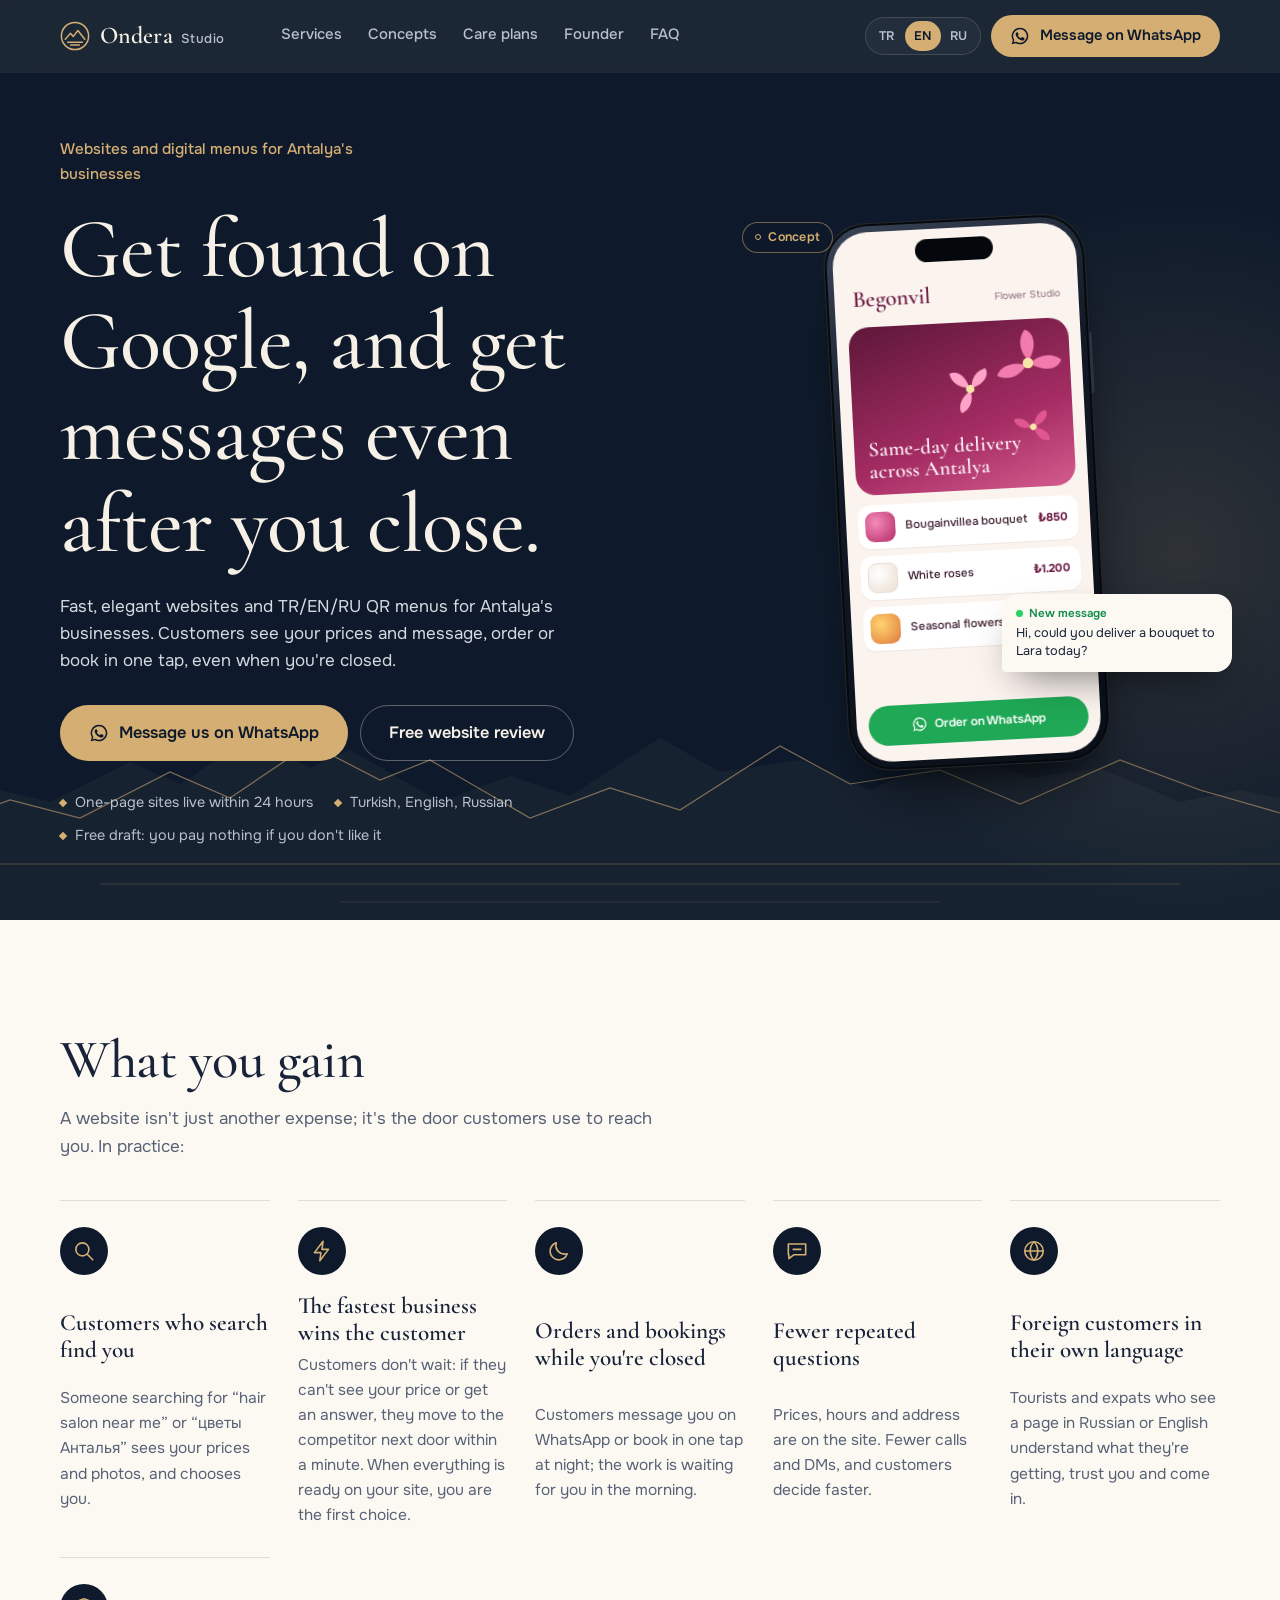
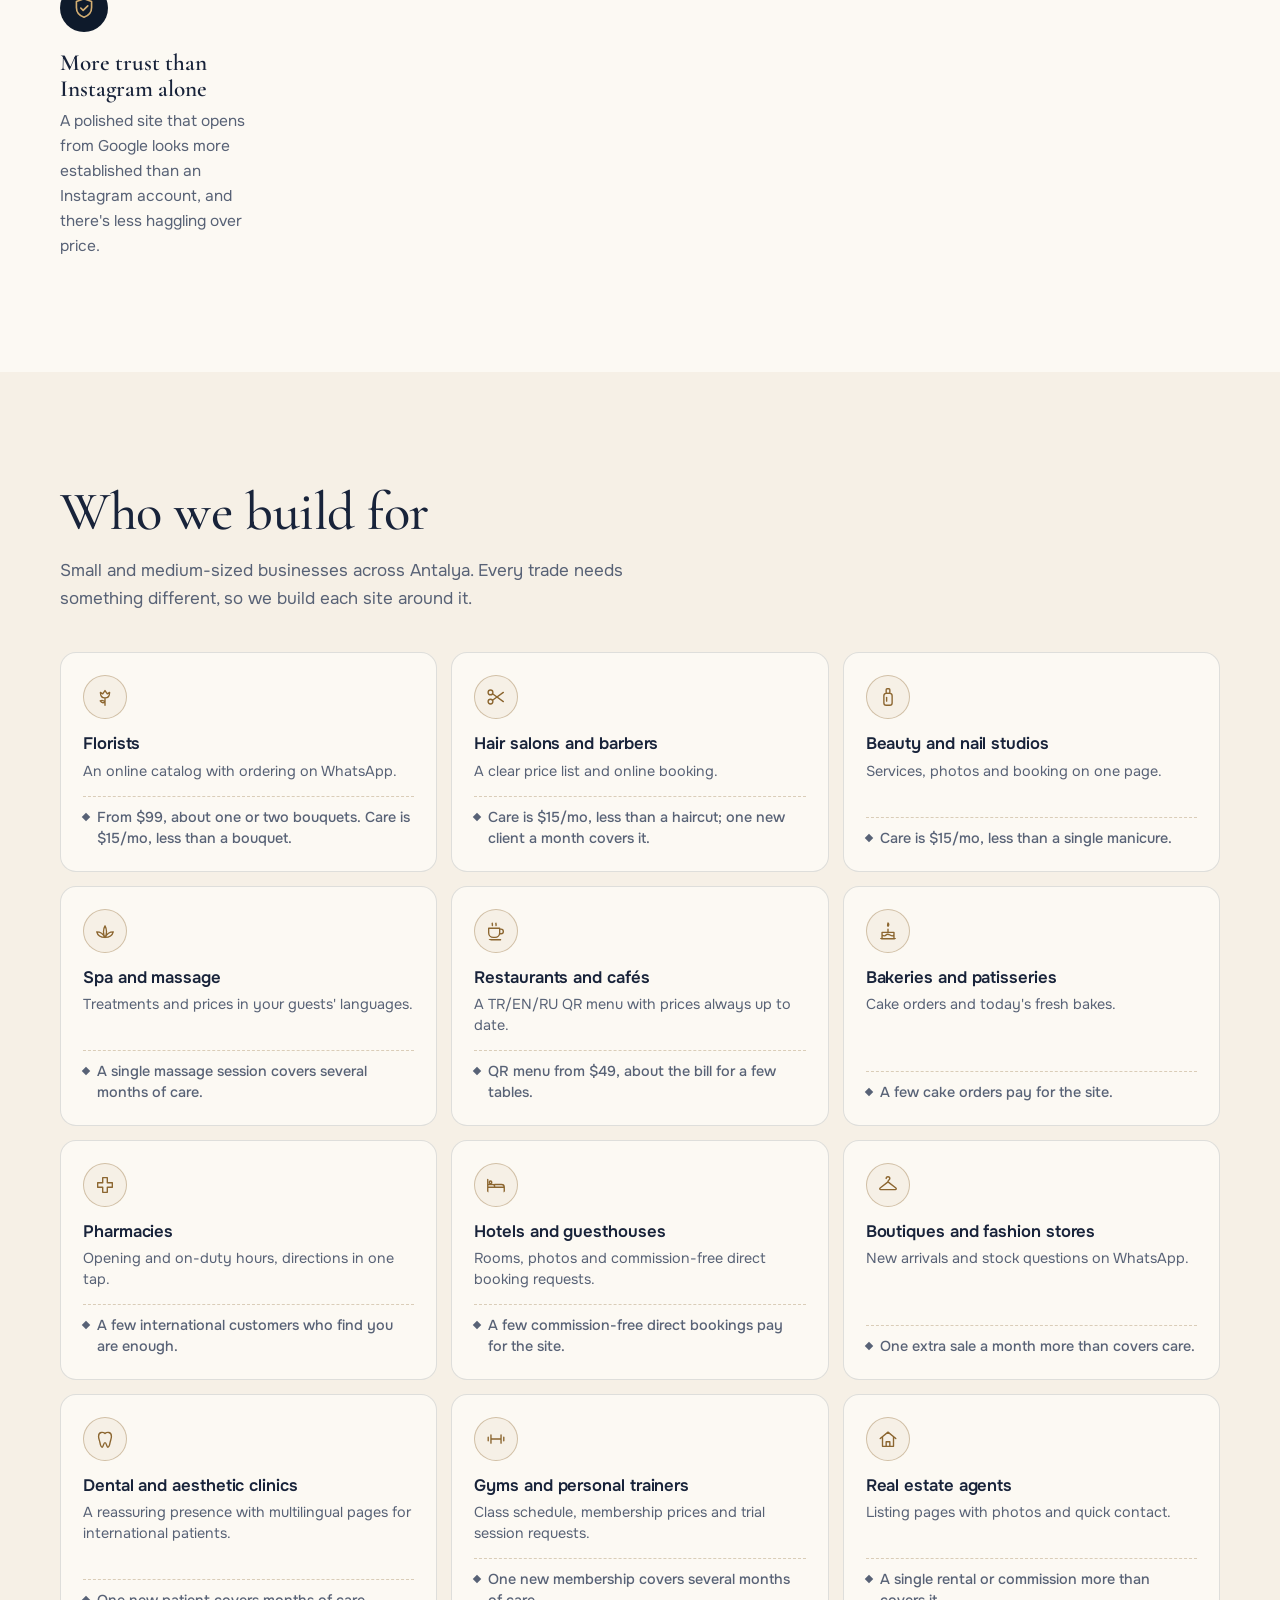
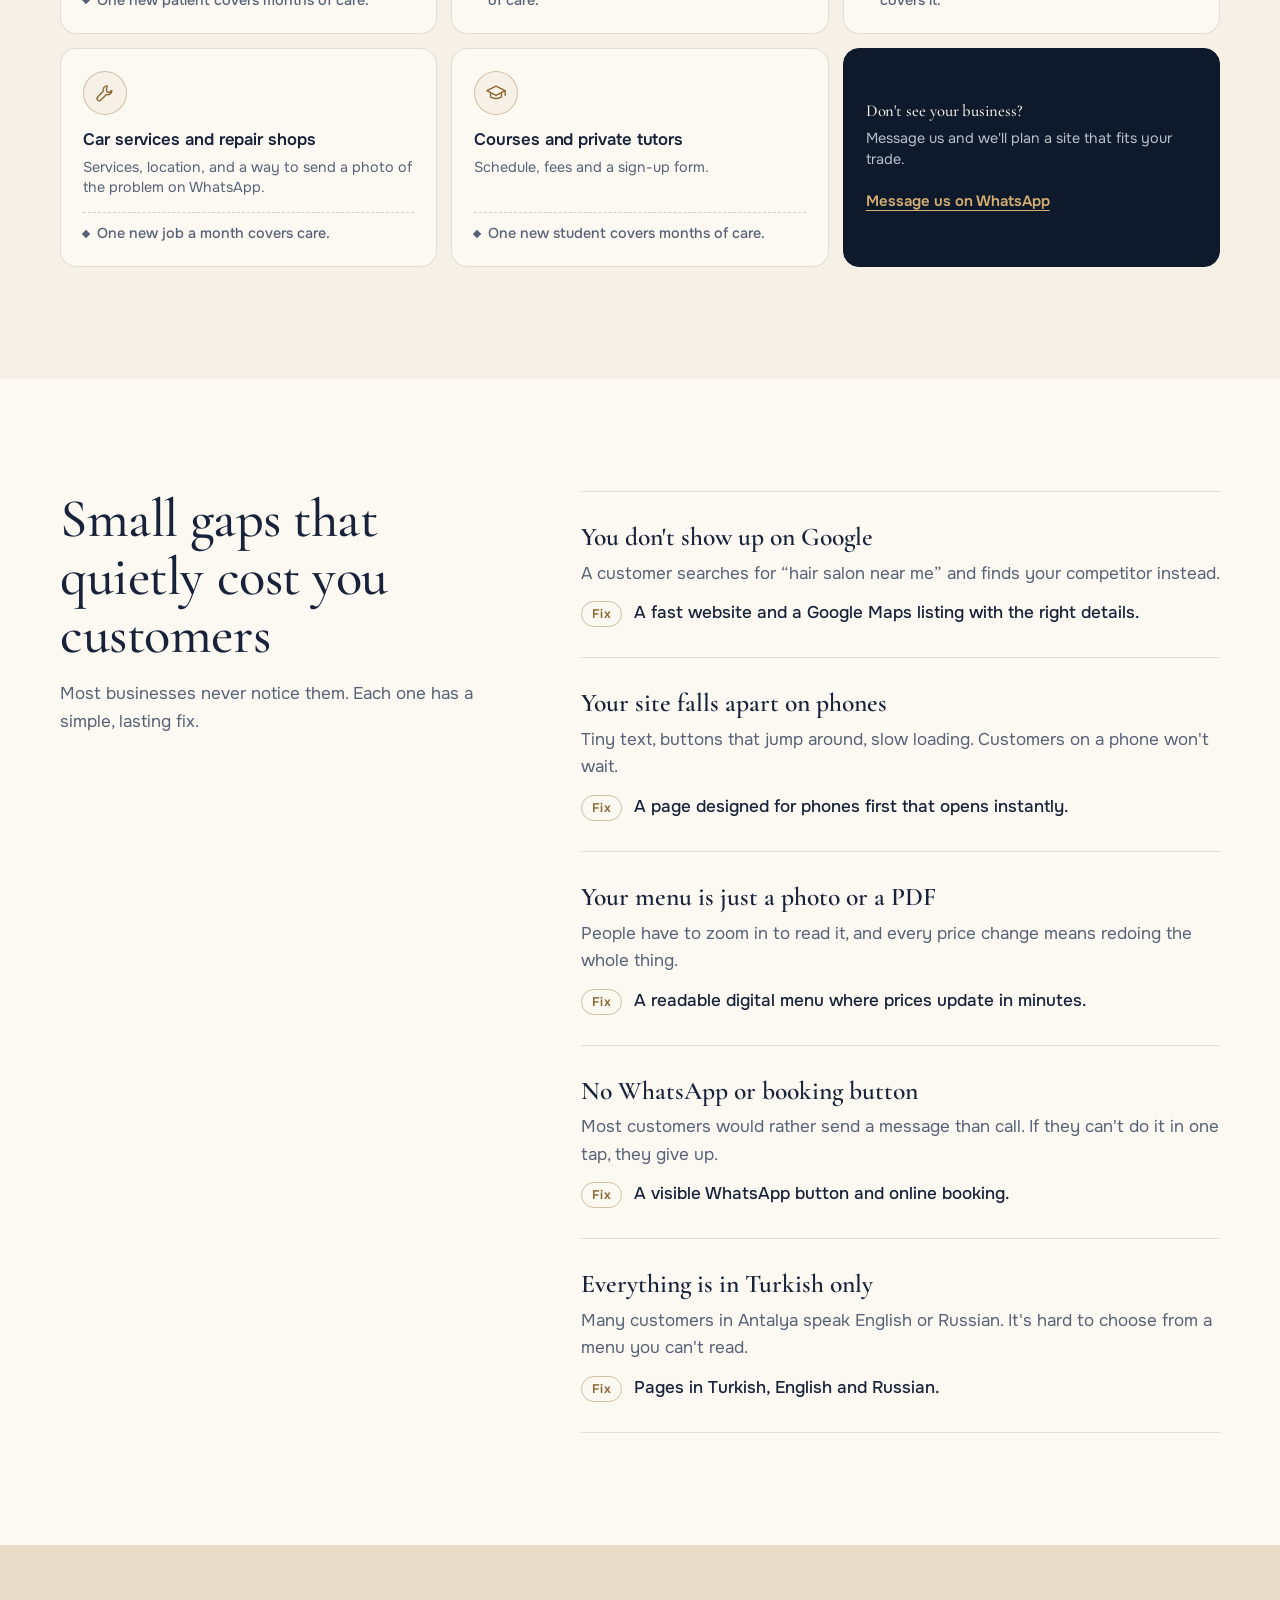
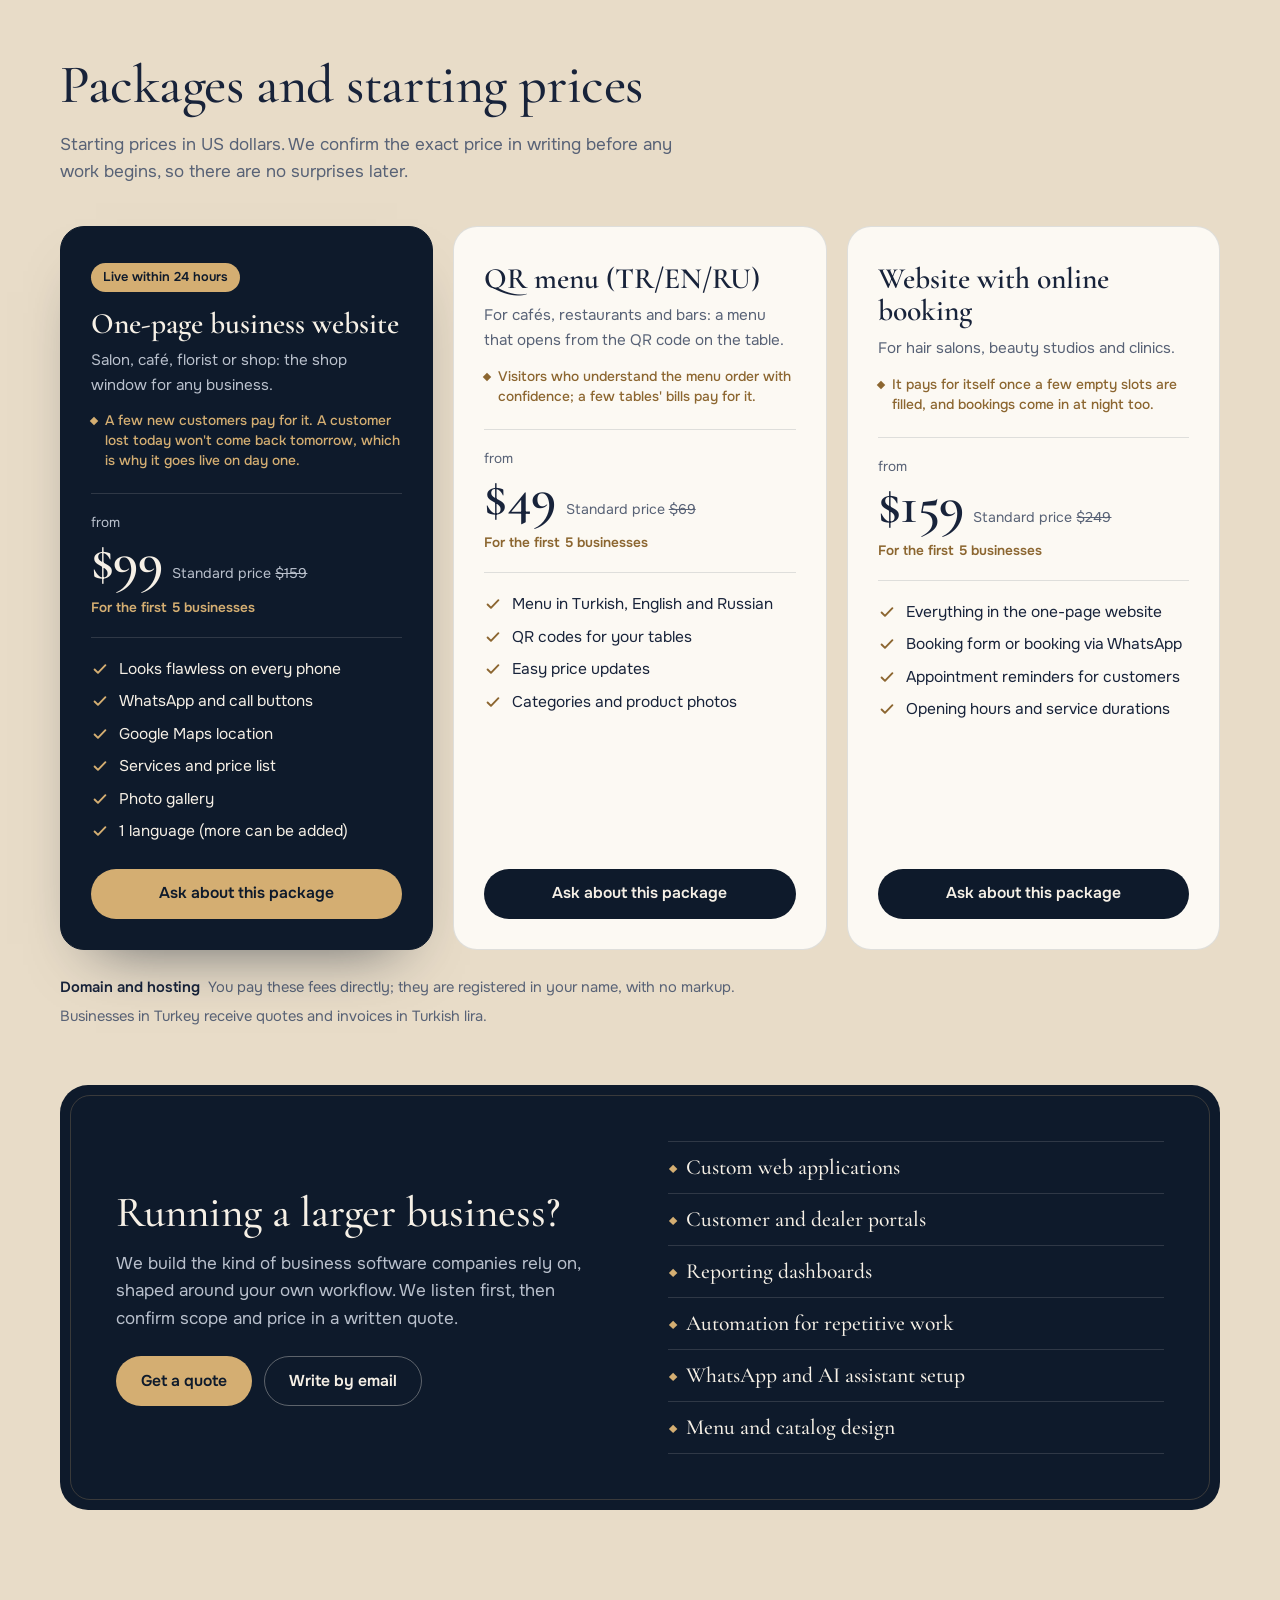
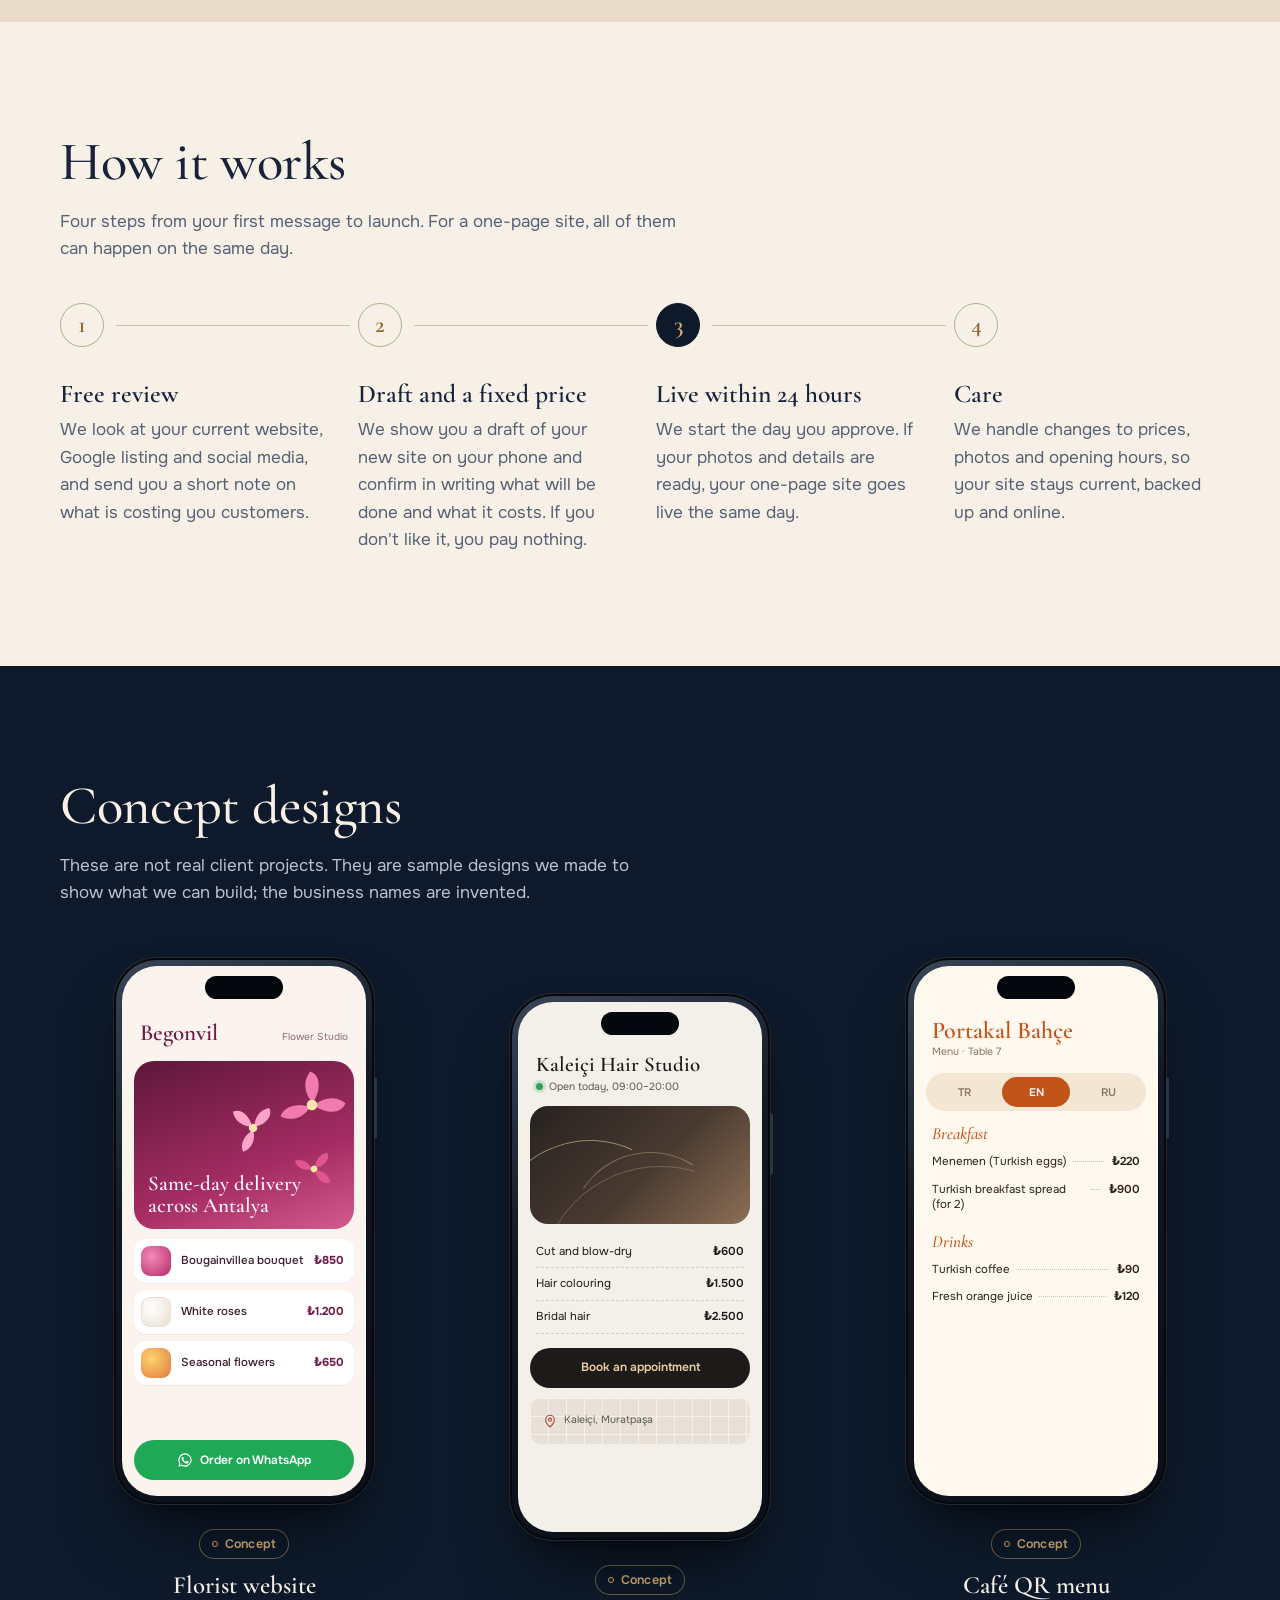
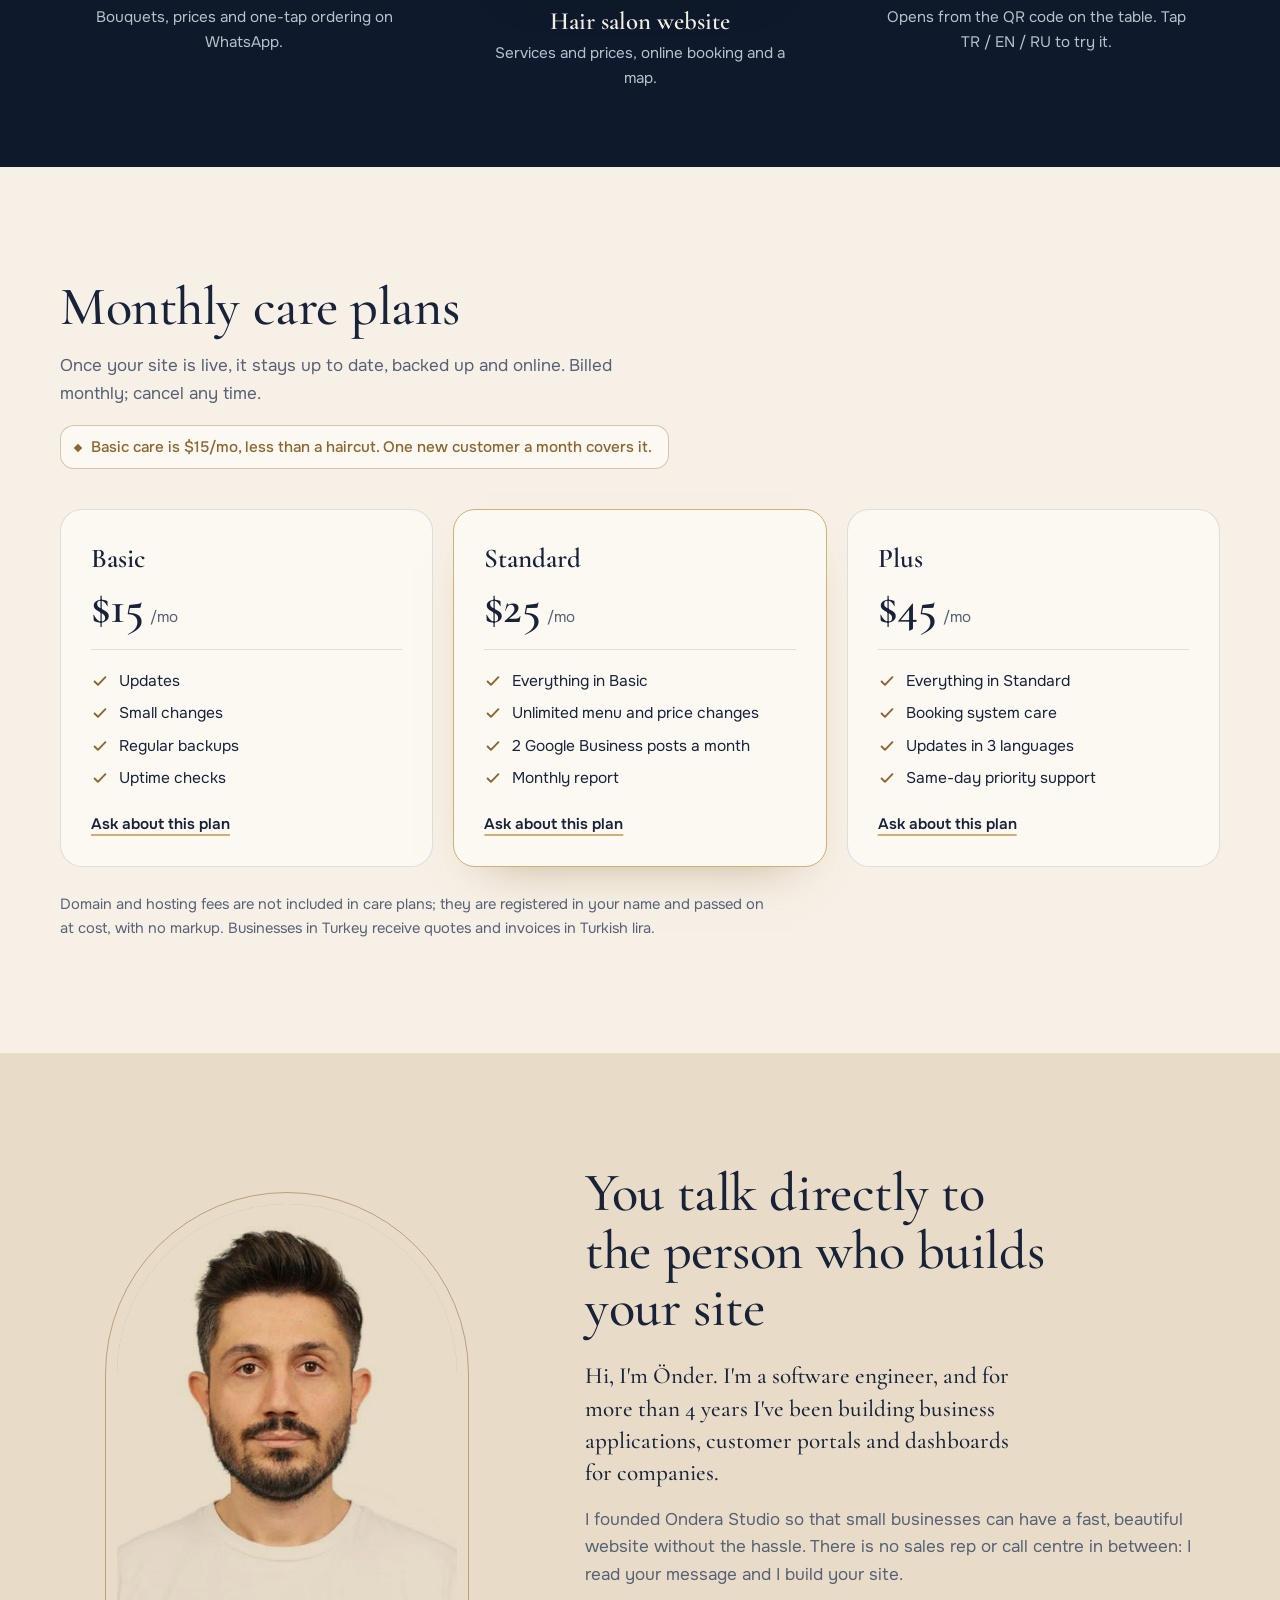
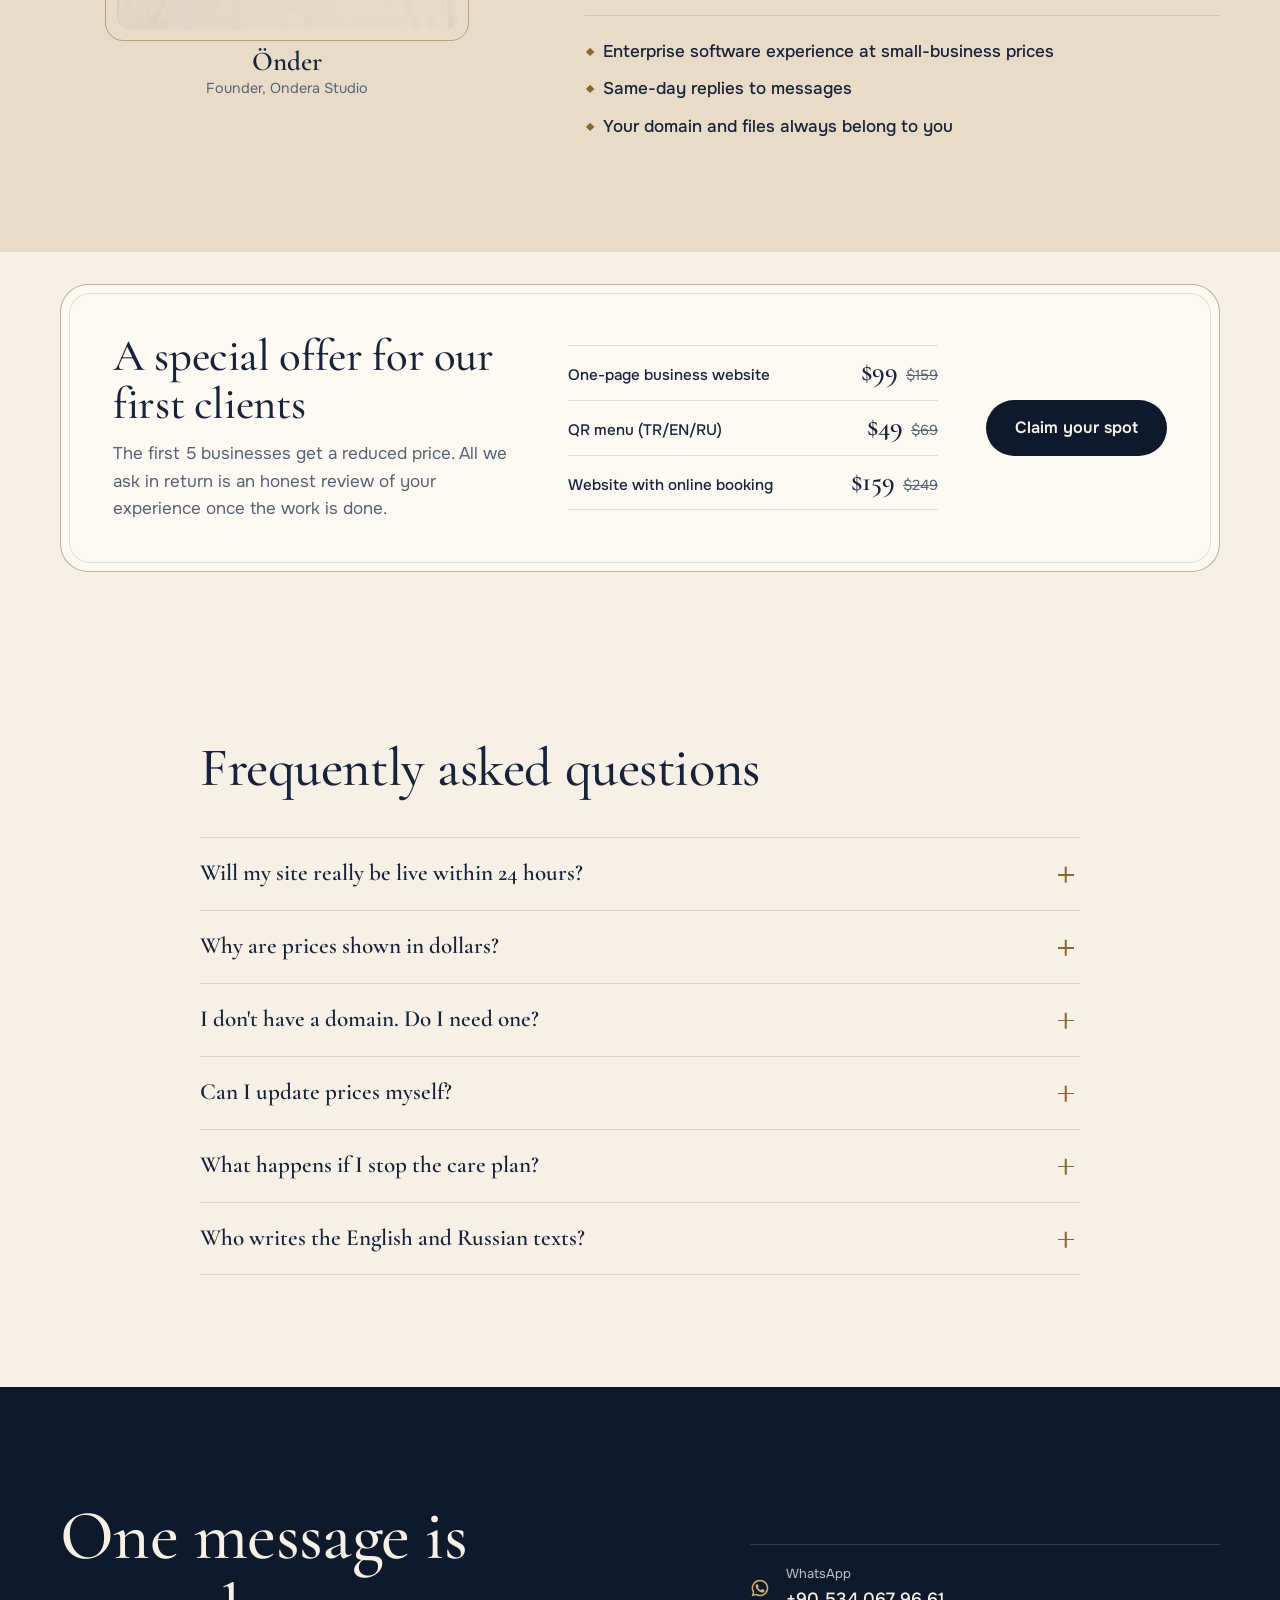
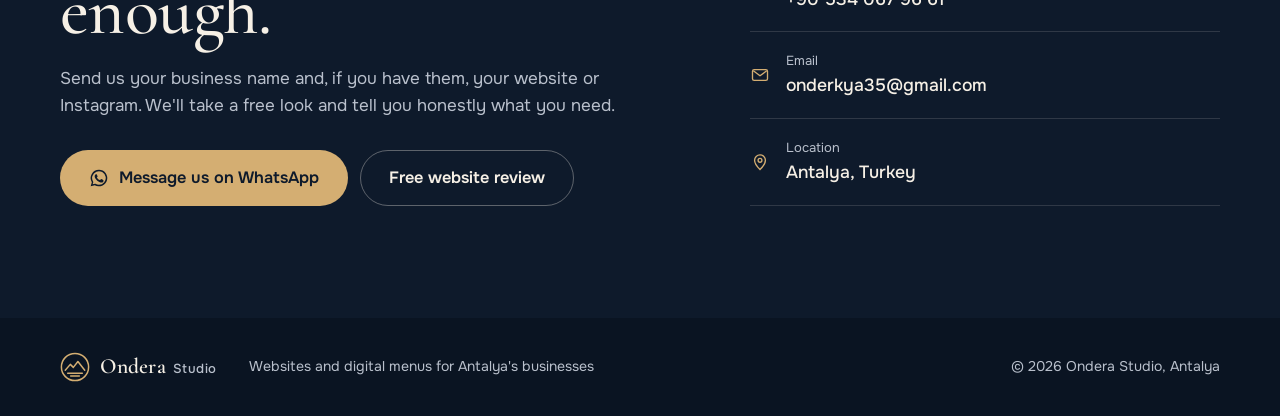
==== commit 5a53ce26: "Hız vurgusu: hızlı olan müşteriyi kapar Co-Authored-By: Claude Opus 5.5 <noreply@anthropic.com>" ====
--- a/index.html
+++ b/index.html
@@ -211,6 +211,11 @@
         <p data-i18n="gain.1.d">“Yakınımdaki kuaför” ya da “цветы Анталья” diye arayan, fiyatınızı ve fotoğraflarınızı görüp sizi seçer.</p>
       </li>
       <li>
+        <svg class="gain-ico" viewBox="0 0 24 24" aria-hidden="true"><path d="M13 3 5 13.5h6L10 21l8-10.5h-6Z"/></svg>
+        <h3 data-i18n="gain.6.t">Hızlı olan müşteriyi kapar</h3>
+        <p data-i18n="gain.6.d">Müşteri beklemez: fiyatı göremeyen ya da cevap alamayan, bir dakika içinde yandaki rakibe geçer. Sitede her şey hazırsa, ilk tercih siz olursunuz.</p>
+      </li>
+      <li>
         <svg class="gain-ico" viewBox="0 0 24 24" aria-hidden="true"><path d="M19.5 14.5A8 8 0 0 1 9.5 4.5a8 8 0 1 0 10 10Z"/></svg>
         <h3 data-i18n="gain.2.t">Kapalıyken de sipariş ve randevu</h3>
         <p data-i18n="gain.2.d">Müşteri gece tek dokunuşla WhatsApp'tan yazar ya da randevu alır; sabah iş hazırdır.</p>
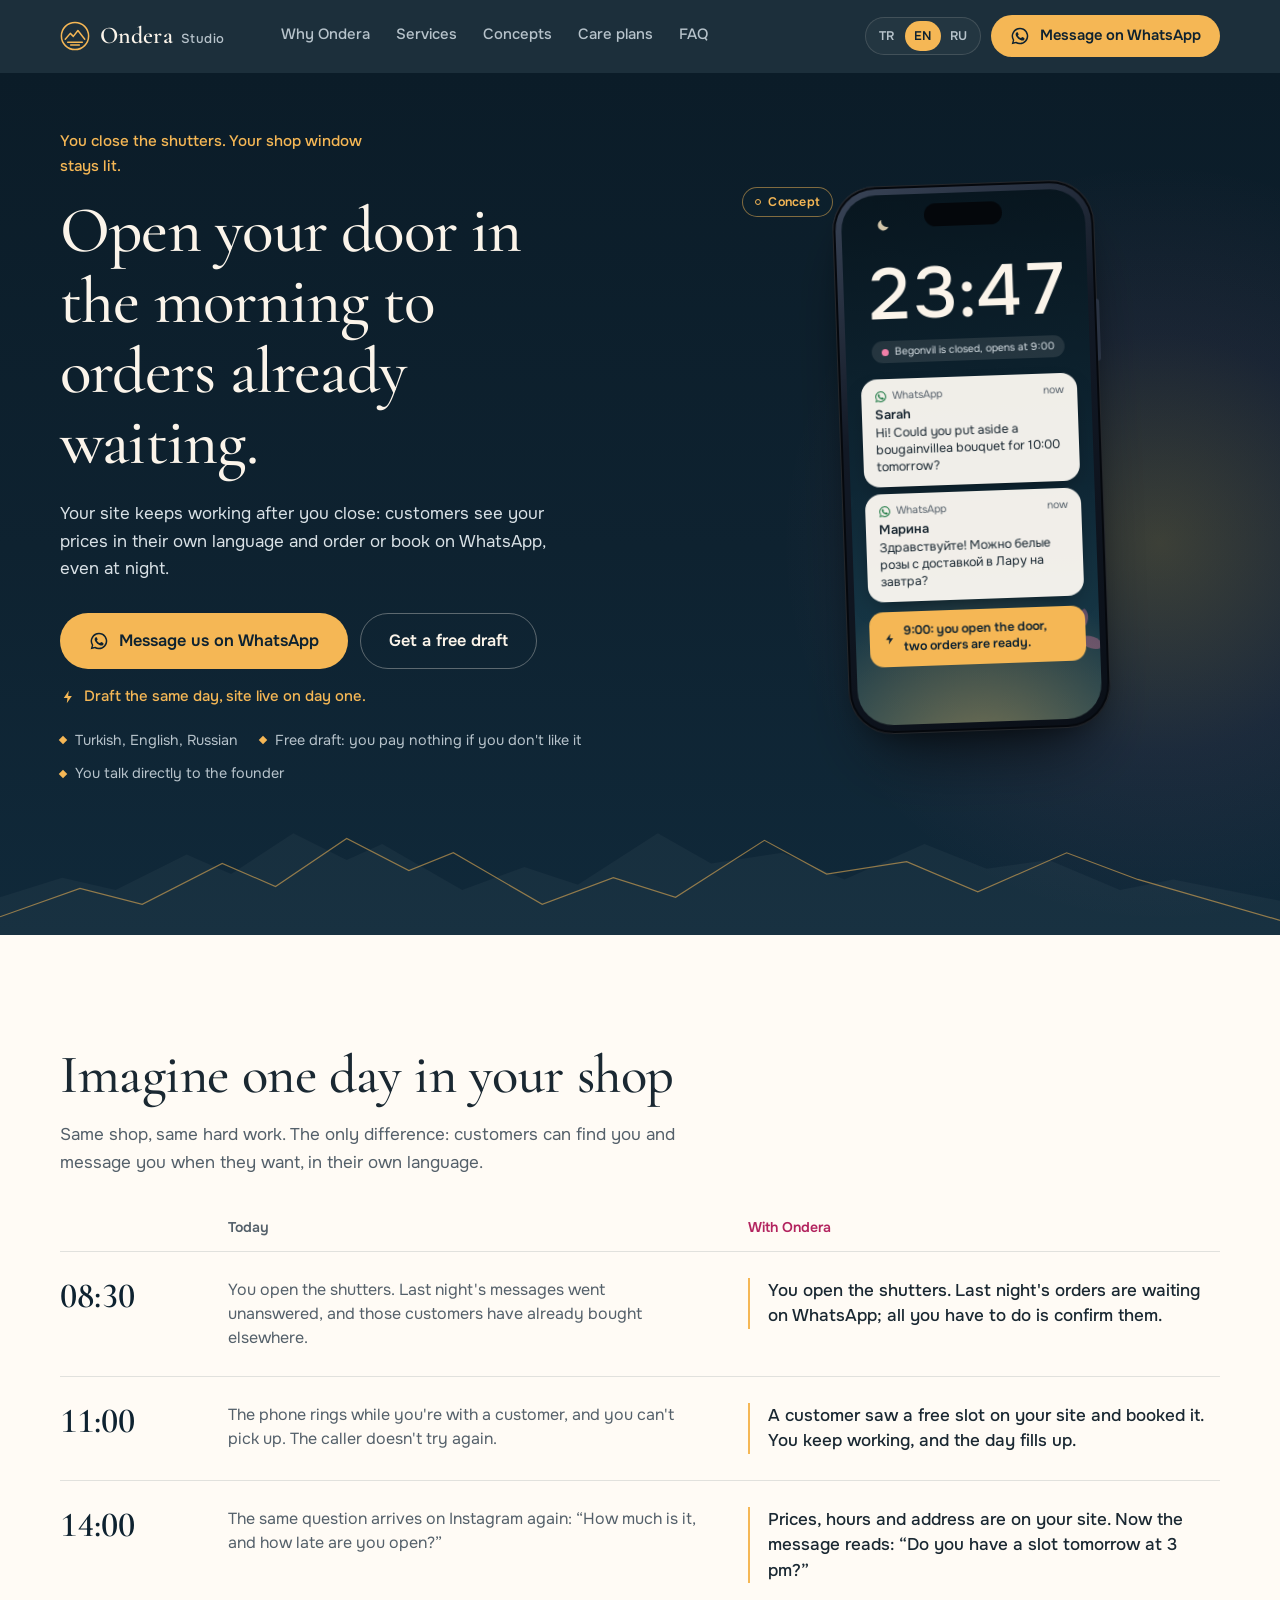
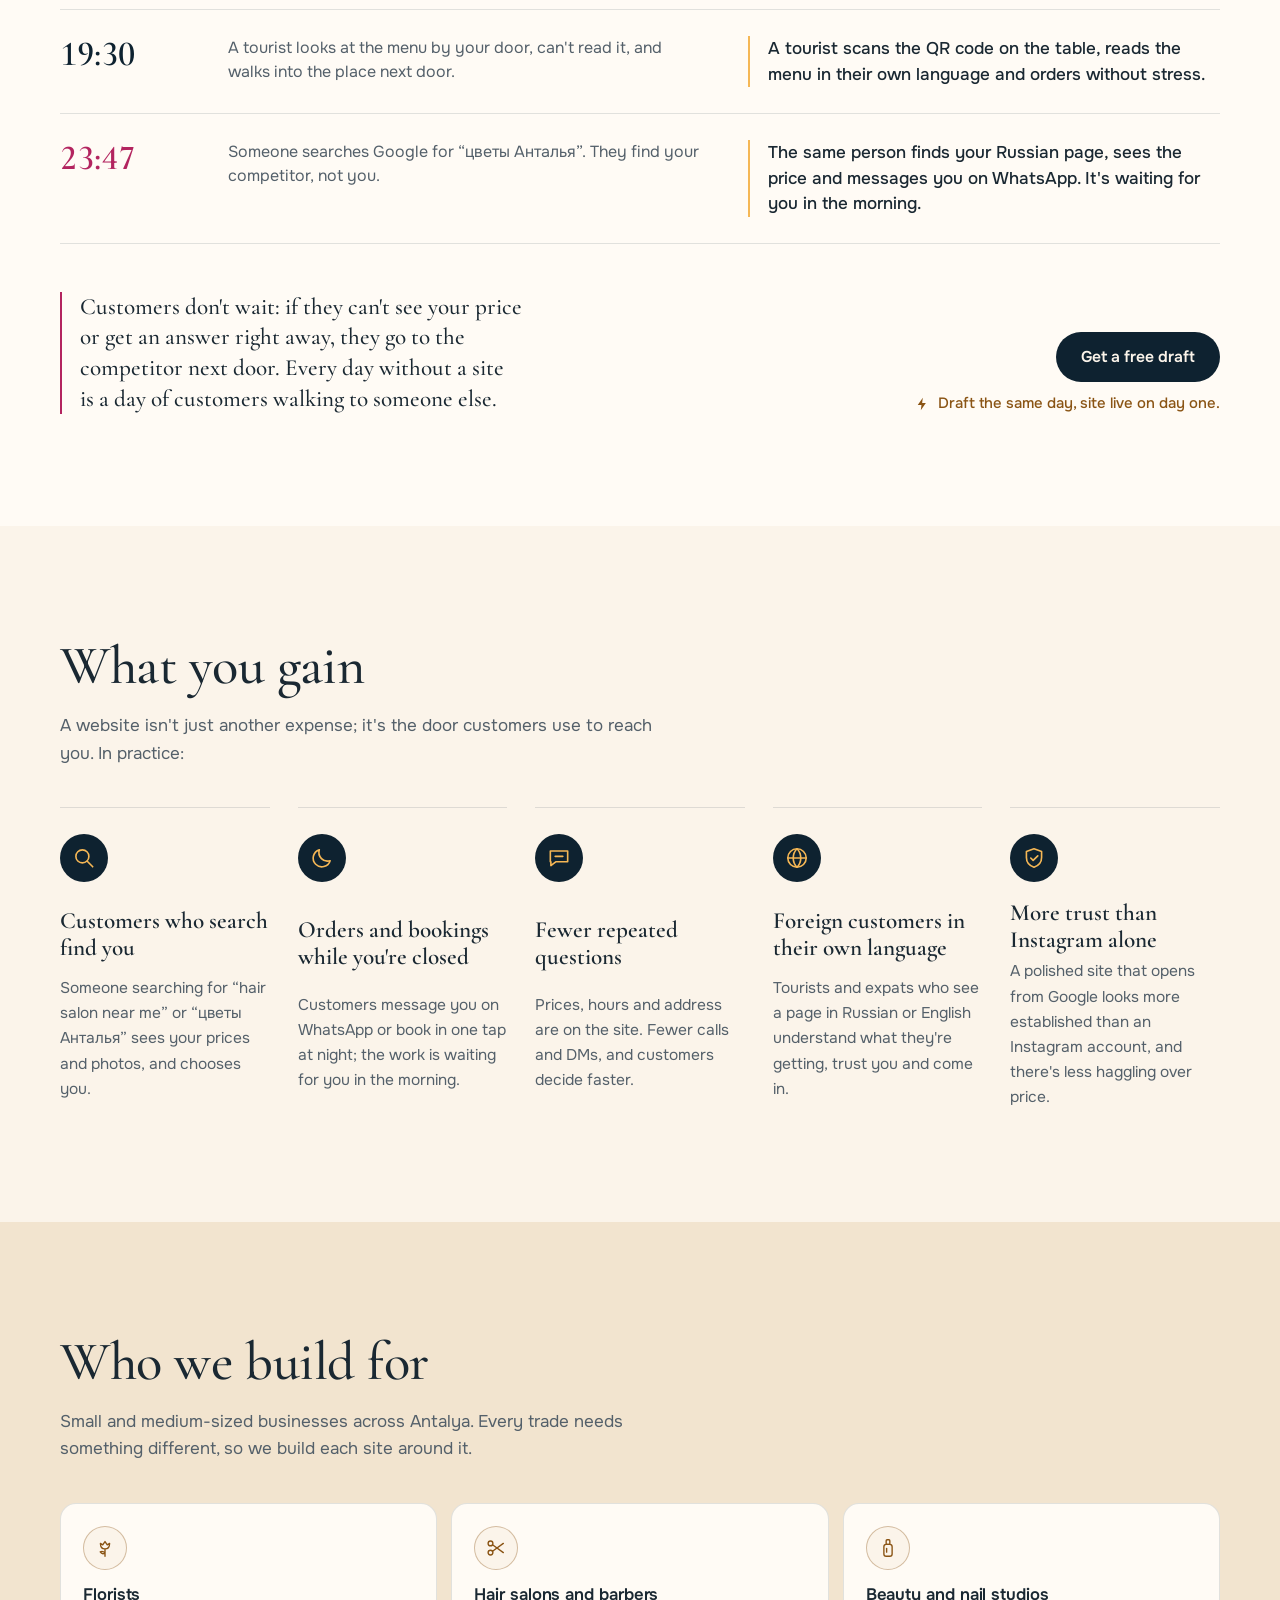
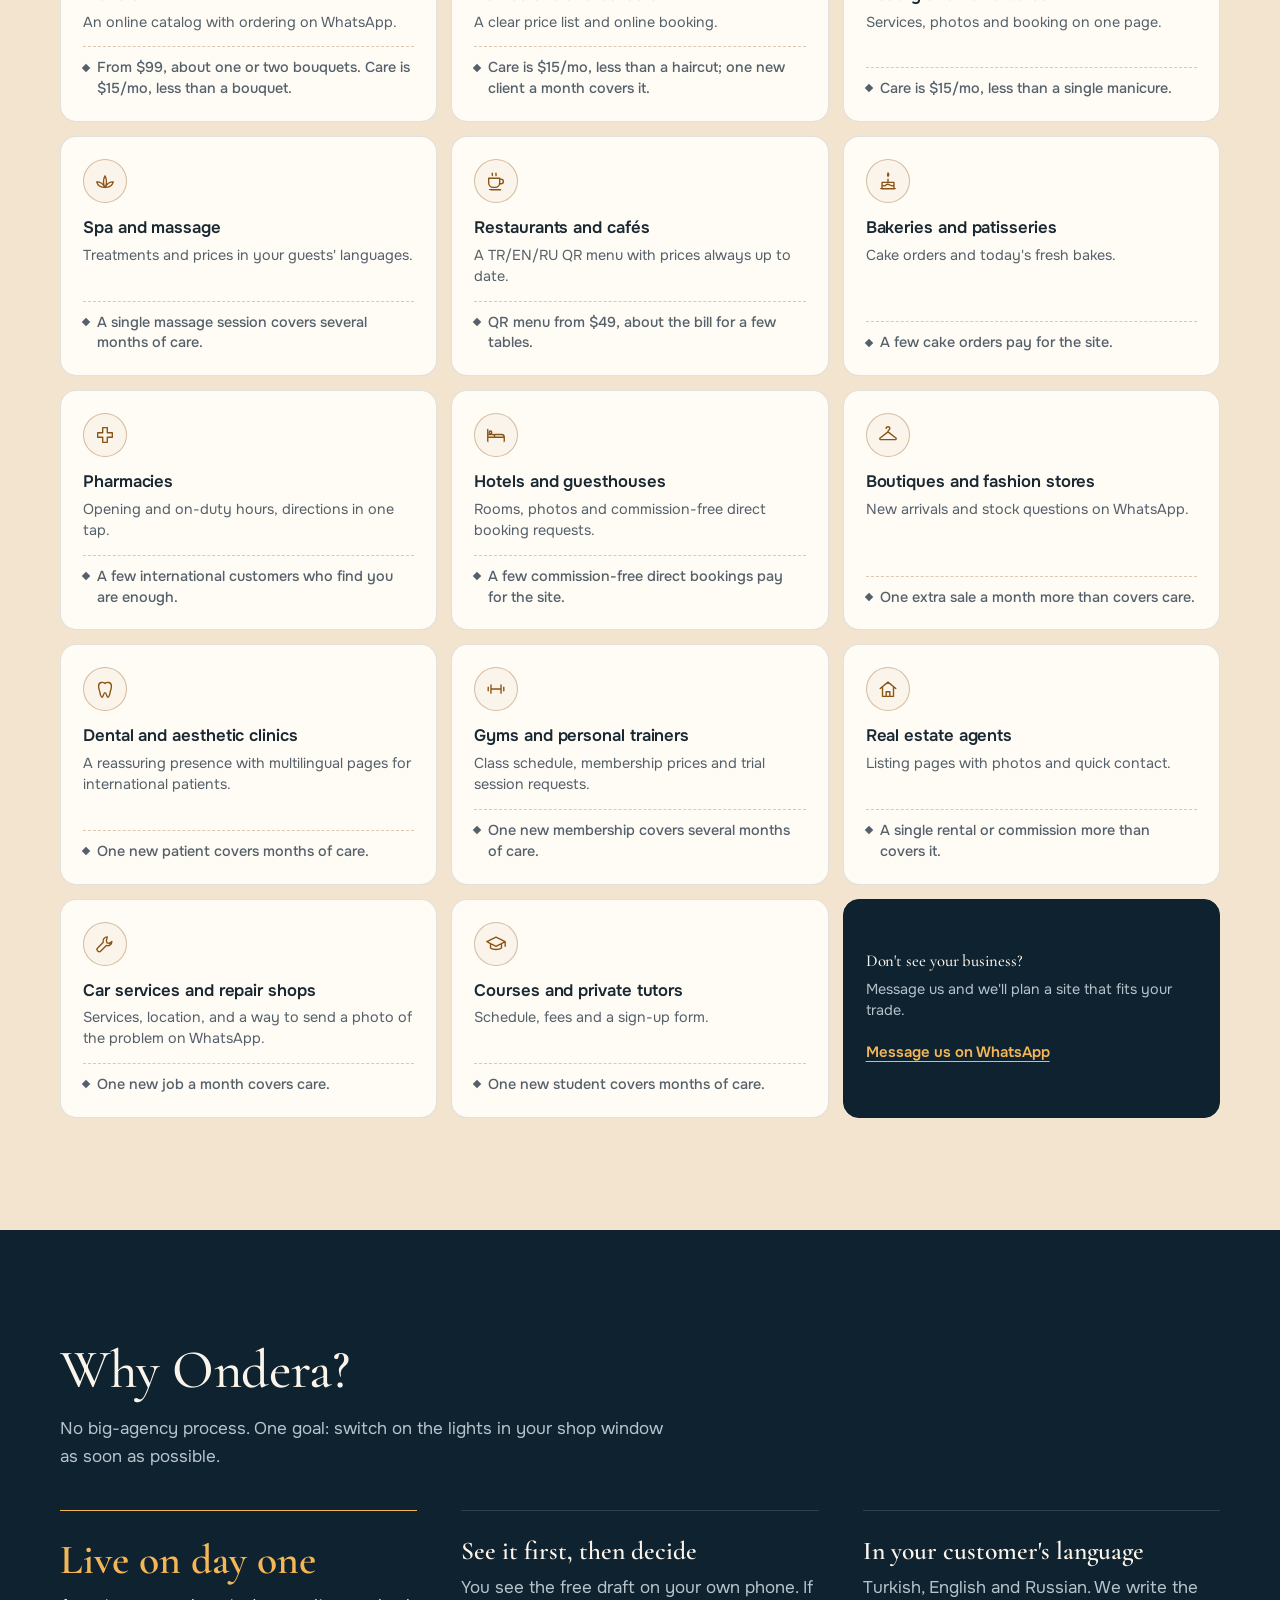
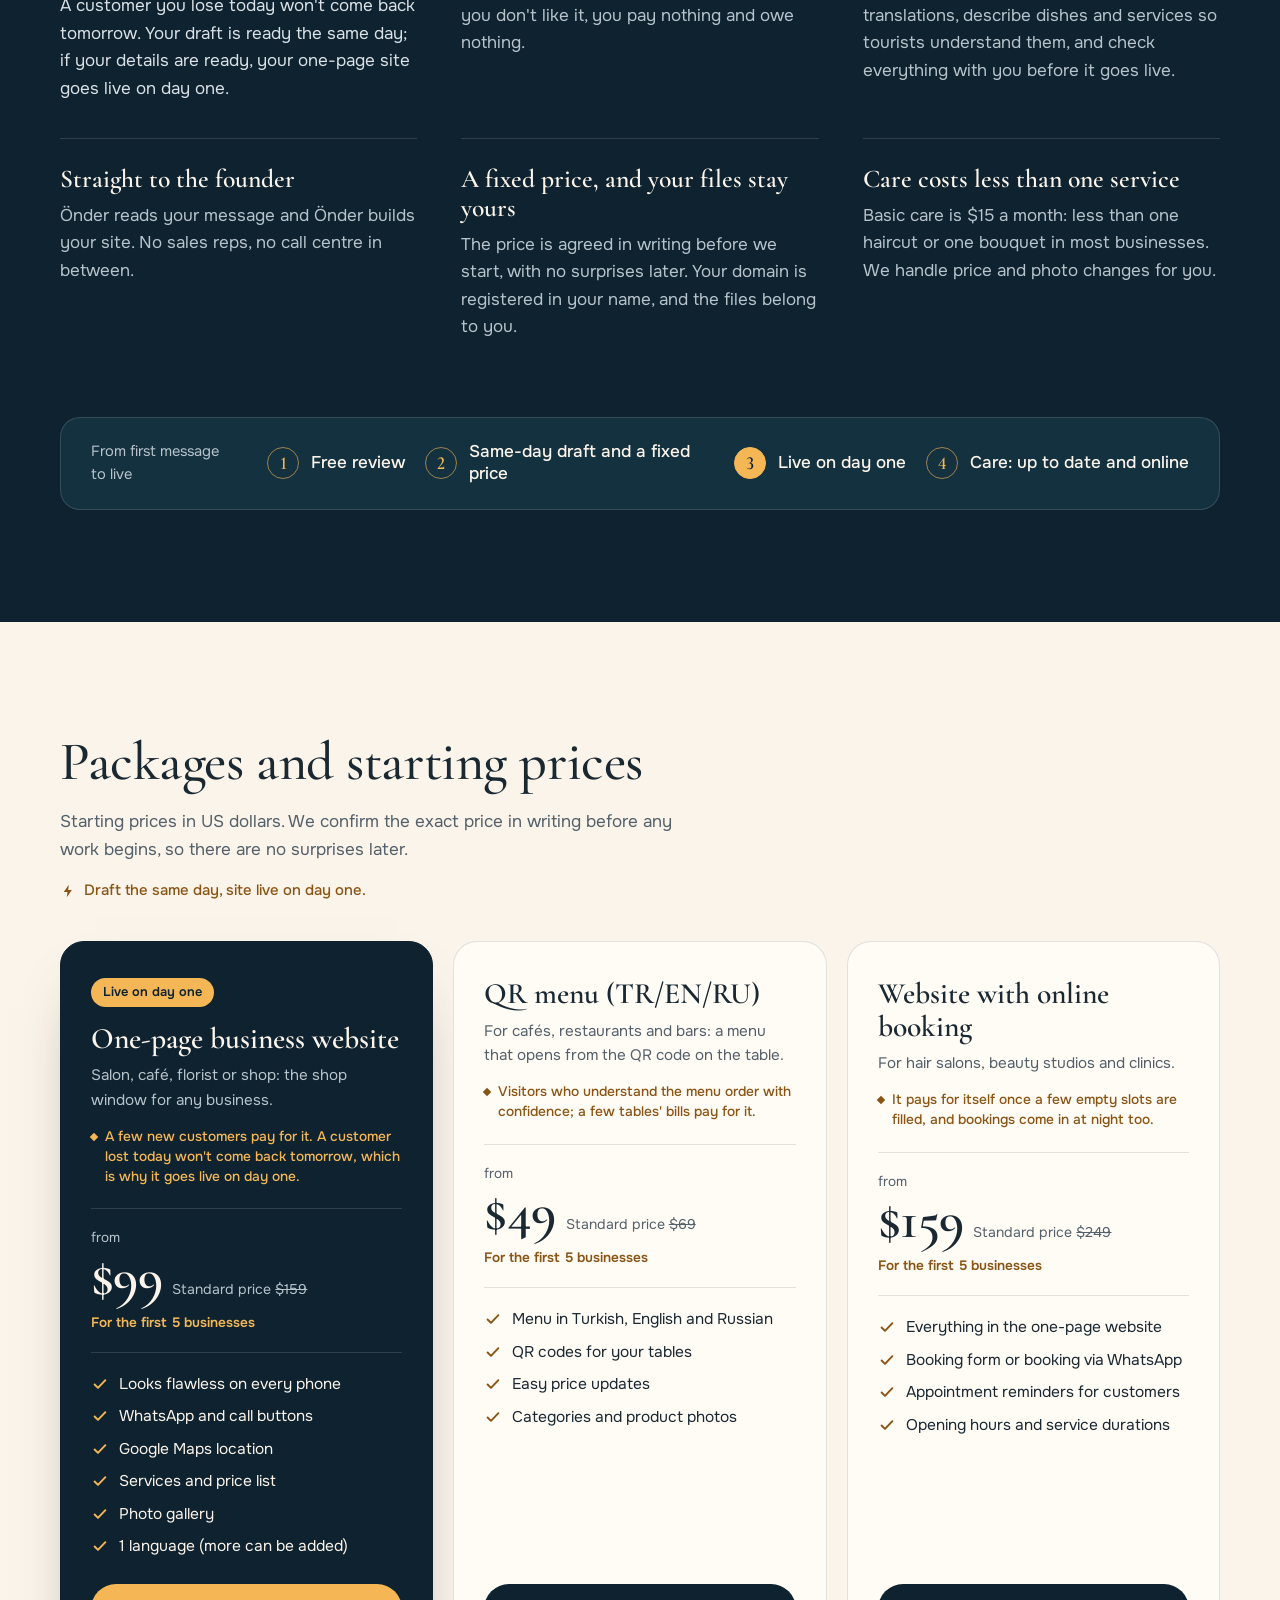
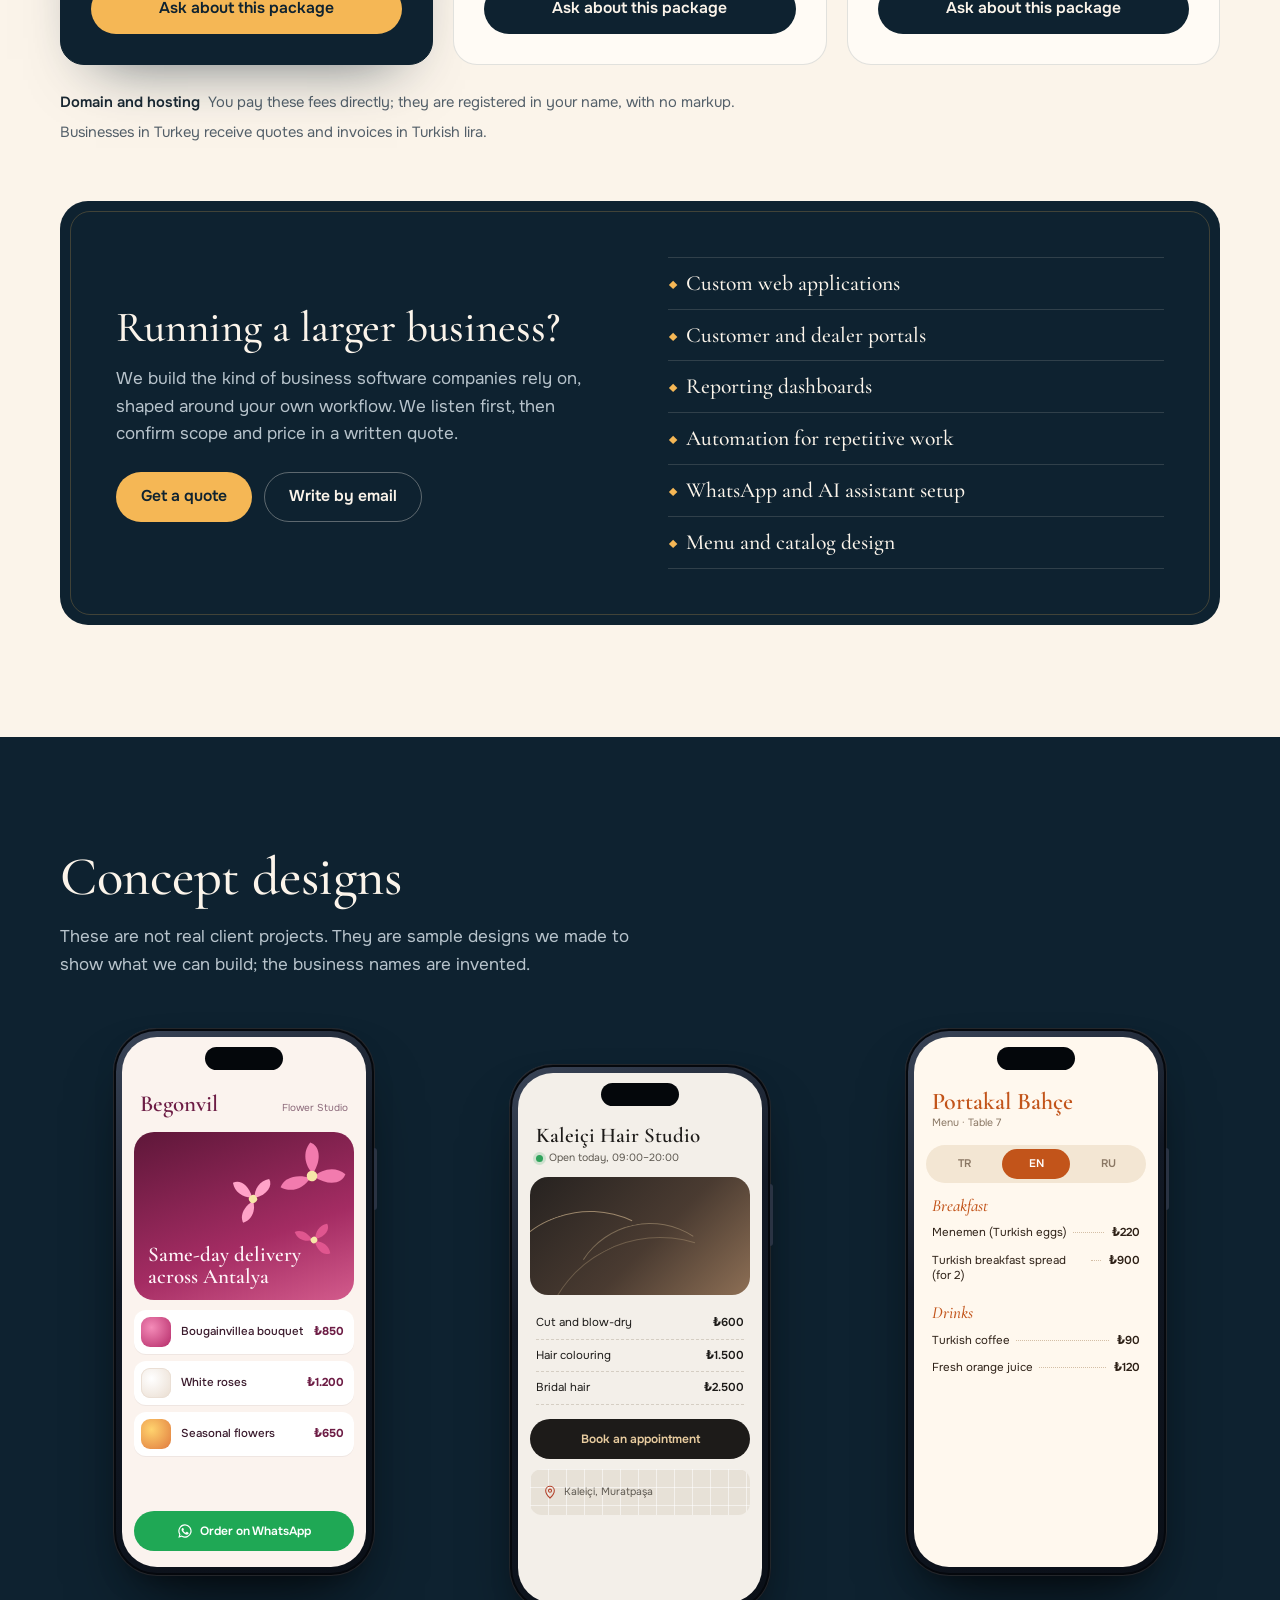
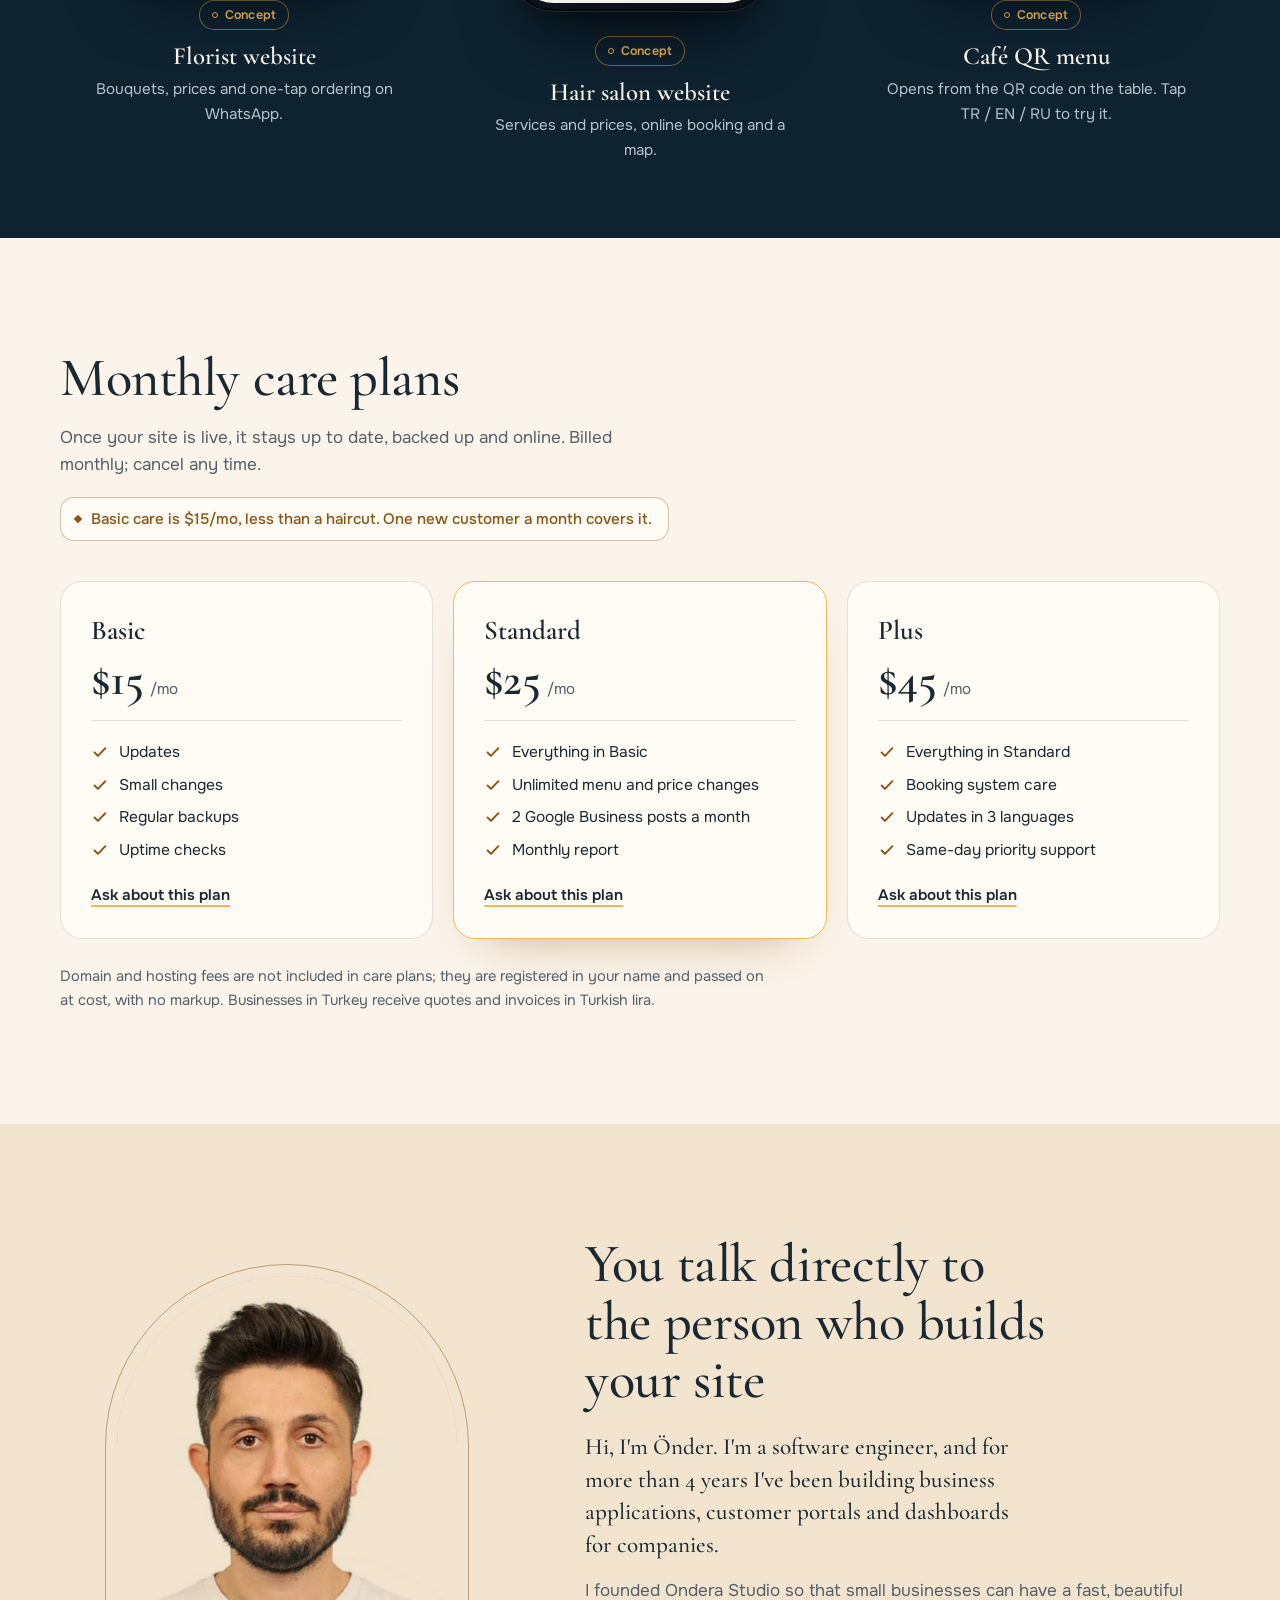
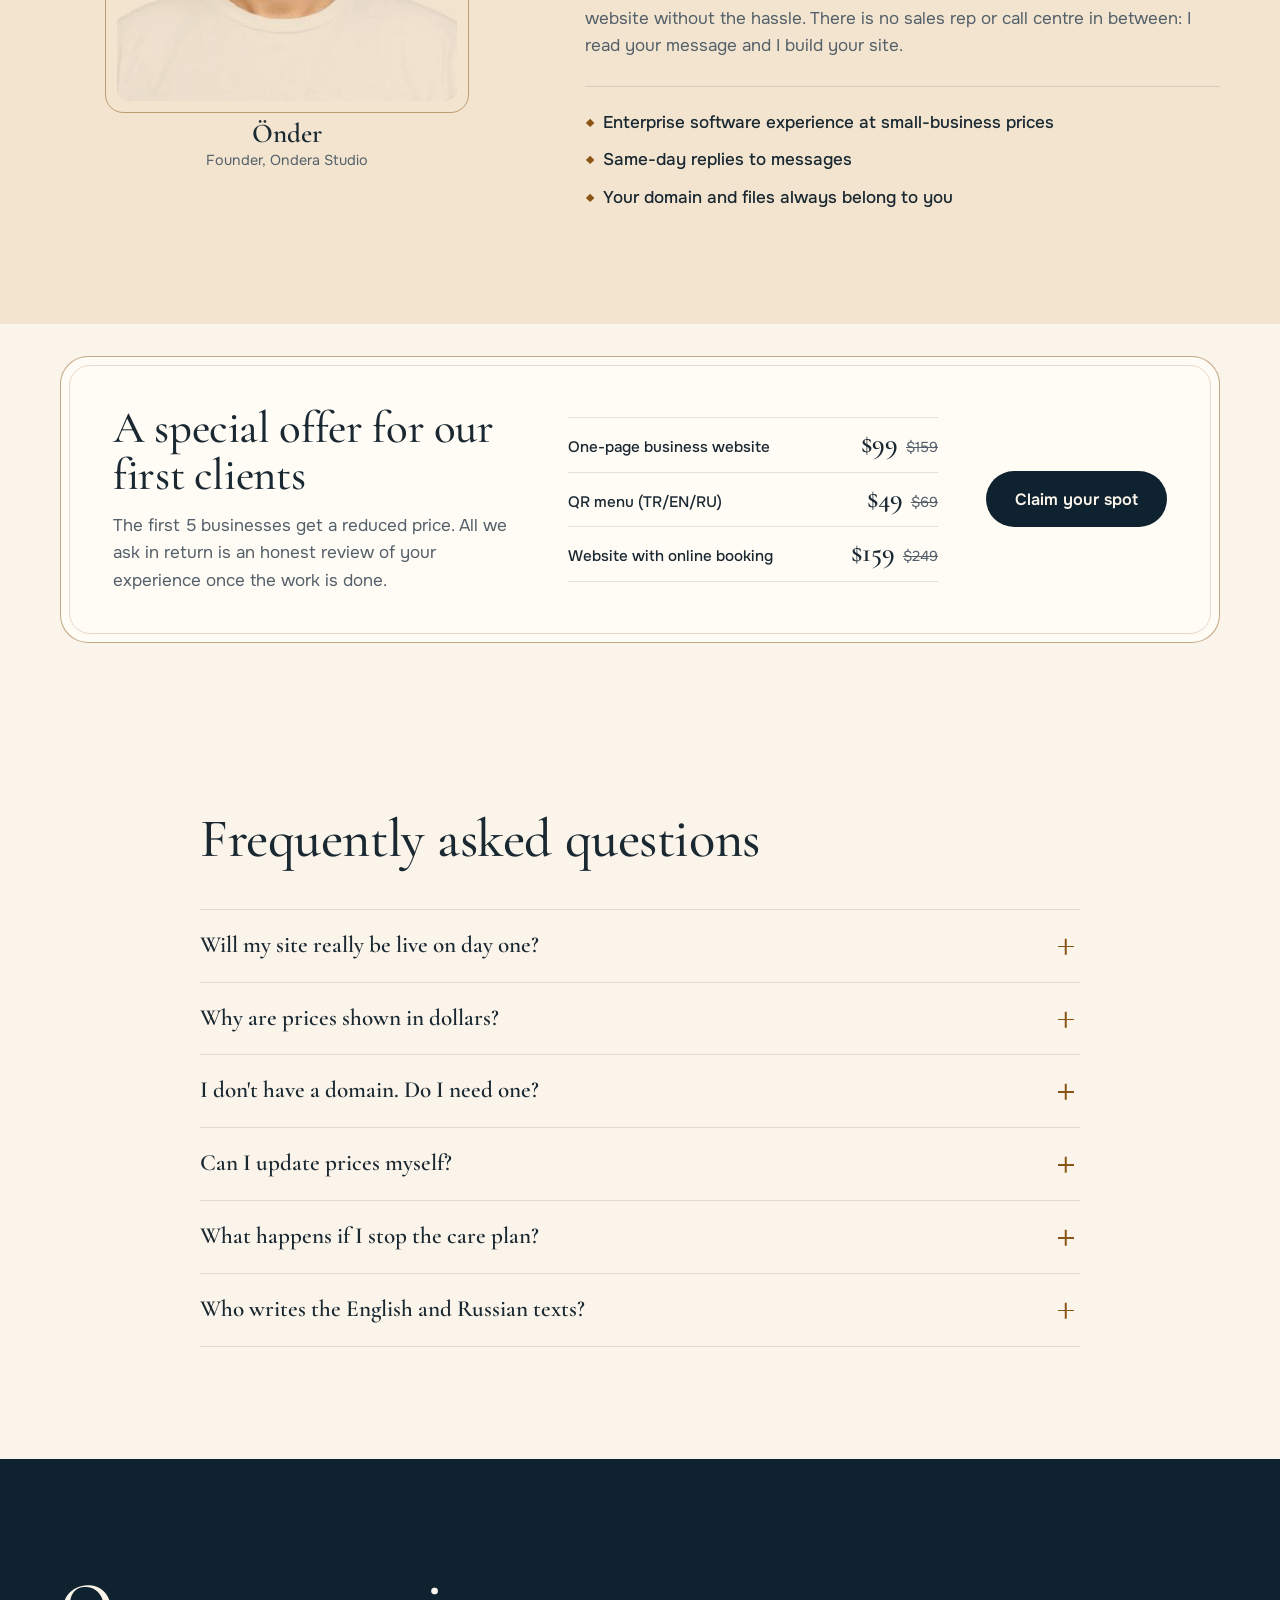
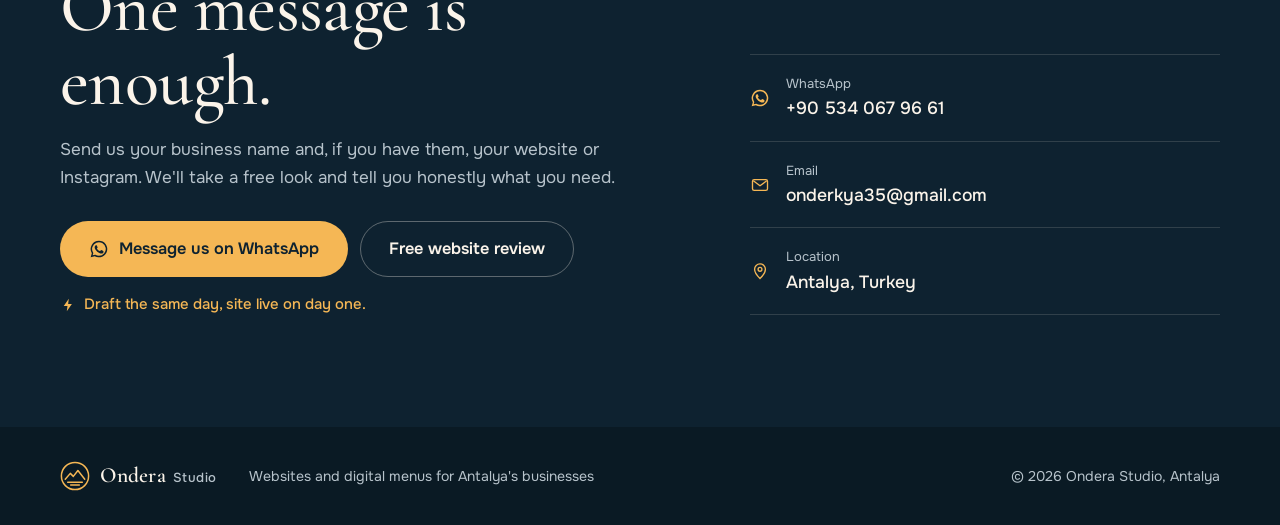
==== commit a6809e1f: "Ondera: hayal satan sürüm (kepenk iner, vitrin açık kalır), yeni palet Co-Authored-By: Claude Opus 5" ====
--- a/index.html
+++ b/index.html
@@ -3,17 +3,17 @@
 <head>
   <meta charset="utf-8">
   <meta name="viewport" content="width=device-width, initial-scale=1, viewport-fit=cover">
-  <title>Ondera Studio | Antalya'da işletmeler için web siteleri ve dijital menüler</title>
-  <meta name="description" content="Antalya'daki kuaför, kafe, çiçekçi ve dükkânlar için telefonda kusursuz açılan web siteleri, Türkçe-İngilizce-Rusça QR menüler ve online randevu. Tek sayfa site ilk gün yayında.">
-  <meta name="theme-color" content="#0E1A2B">
+  <title>Ondera Studio | Kepenk iner, vitrininiz açık kalır: Antalya'da işletme siteleri</title>
+  <meta name="description" content="Siz kapatınca da çalışan siteler: müşteri fiyatlarınızı Türkçe, İngilizce ya da Rusça görür, gece bile WhatsApp'tan sipariş verir ya da randevu alır. Antalya'daki işletmeler için; taslak aynı gün, site ilk gün yayında.">
+  <meta name="theme-color" content="#0E2230">
   <link rel="icon" href="img/favicon.svg" type="image/svg+xml">
   <link rel="apple-touch-icon" href="img/apple-touch-icon.png">
 
   <!-- Yayına alırken og:image ve og:url'yi tam adrese çevirin (ör. https://ondera.studio/img/og.png) -->
   <meta property="og:type" content="website">
   <meta property="og:site_name" content="Ondera Studio">
-  <meta property="og:title" content="Ondera Studio | Antalya'nın işletmeleri için web siteleri ve dijital menüler">
-  <meta property="og:description" content="Telefonda kusursuz açılan siteler, TR/EN/RU QR menüler ve online randevu. Tek sayfa site ilk gün yayında. Kurucuyla doğrudan konuşursunuz.">
+  <meta property="og:title" content="Ondera Studio | Sabah kapıyı açtığınızda siparişler sizi beklesin">
+  <meta property="og:description" content="Antalya'daki işletmeler için TR/EN/RU siteler, QR menüler ve online randevu. Ücretsiz taslak aynı gün, site ilk gün yayında. Kurucuyla doğrudan konuşursunuz.">
   <meta property="og:image" content="https://onderkya.github.io/img/og.png">
   <meta property="og:image:width" content="1200">
   <meta property="og:image:height" content="630">
@@ -73,6 +73,12 @@
     <path d="M12 21s-6.5-6.1-6.5-11a6.5 6.5 0 0 1 13 0c0 4.9-6.5 11-6.5 11Z" fill="none" stroke="currentColor" stroke-width="1.6"/>
     <circle cx="12" cy="10" r="2.3" fill="none" stroke="currentColor" stroke-width="1.6"/>
   </symbol>
+  <symbol id="i-bolt" viewBox="0 0 24 24">
+    <path d="M13.2 2.8 5.6 13.4h5.6l-1 7.8 7.6-10.6h-5.6Z" fill="currentColor"/>
+  </symbol>
+  <symbol id="i-moon" viewBox="0 0 24 24">
+    <path d="M19.5 14.5A8 8 0 0 1 9.5 4.5a8 8 0 1 0 10 10Z" fill="currentColor"/>
+  </symbol>
   <symbol id="i-flower" viewBox="0 0 40 40">
     <g fill="currentColor">
       <path d="M20 19c-4-2-7-7-5-12 4 0 7 5 5 12Z"/>
@@ -93,10 +99,10 @@
     </a>
 
     <nav class="nav" aria-label="Sayfa bölümleri" data-i18n-aria="nav.label">
+      <a href="#neden" data-i18n="nav.why">Neden Ondera</a>
       <a href="#hizmetler" data-i18n="nav.services">Hizmetler</a>
       <a href="#ornekler" data-i18n="nav.work">Örnekler</a>
       <a href="#bakim" data-i18n="nav.care">Bakım</a>
-      <a href="#kurucu" data-i18n="nav.founder">Kurucu</a>
       <a href="#sss" data-i18n="nav.faq">SSS</a>
     </nav>
 
@@ -118,6 +124,8 @@
 
   <div class="mnav" id="mnav" hidden>
     <nav class="wrap" aria-label="Sayfa bölümleri" data-i18n-aria="nav.label">
+      <a href="#hayal" data-i18n="nav.day">Hayal edin</a>
+      <a href="#neden" data-i18n="nav.why">Neden Ondera</a>
       <a href="#hizmetler" data-i18n="nav.services">Hizmetler</a>
       <a href="#ornekler" data-i18n="nav.work">Örnekler</a>
       <a href="#bakim" data-i18n="nav.care">Bakım</a>
@@ -153,52 +161,100 @@
 
   <div class="wrap hero-in">
     <div class="hero-text">
-      <p class="hero-kicker" data-i18n="hero.kicker">Antalya'nın işletmeleri için web siteleri ve dijital menüler</p>
-      <h1 id="h-title" data-i18n="hero.h1">Müşteri sizi Google'da bulsun, gece bile WhatsApp'tan yazsın.</h1>
-      <p class="hero-lead" data-i18n="hero.lead">Antalya'daki işletmeler için hızlı, şık siteler ve TR/EN/RU QR menüler. Müşteriniz fiyatınızı görür, tek dokunuşla yazar, sipariş verir ya da randevu alır; dükkân kapalıyken bile.</p>
+      <p class="hero-kicker" data-i18n="hero.kicker">Kepenk iner, vitrininiz açık kalır.</p>
+      <h1 id="h-title" data-i18n="hero.h1">Sabah kapıyı açtığınızda siparişler sizi beklesin.</h1>
+      <p class="hero-lead" data-i18n="hero.lead">Siz kepengi indirince de siteniz çalışır: müşteri fiyatlarınızı kendi dilinde görür, gece bile WhatsApp'tan sipariş verir ya da randevu alır.</p>
       <div class="cta-row">
         <a class="btn btn-gold btn-lg js-wa" href="https://wa.me/905340679661" rel="noopener">
           <svg class="ico" aria-hidden="true"><use href="#i-wa"/></svg>
           <span data-i18n="cta.wa">WhatsApp'tan yazın</span>
         </a>
-        <a class="btn btn-line-light btn-lg js-wa" data-msg="msg.review" href="https://wa.me/905340679661" rel="noopener" data-i18n="cta.review">Ücretsiz site incelemesi</a>
+        <a class="btn btn-line-light btn-lg js-wa" data-msg="msg.draft" href="https://wa.me/905340679661" rel="noopener" data-i18n="cta.draft">Ücretsiz taslak isteyin</a>
       </div>
+      <p class="speed"><svg class="speed-ico" aria-hidden="true"><use href="#i-bolt"/></svg><span data-i18n="speed">Taslak aynı gün, site ilk gün yayında.</span></p>
       <ul class="hero-facts">
-        <li data-i18n="hero.f1">Tek sayfa site ilk gün yayında</li>
         <li data-i18n="hero.f2">Türkçe, İngilizce, Rusça</li>
         <li data-i18n="hero.f3">Ücretsiz taslak: beğenmezseniz ödemezsiniz</li>
+        <li data-i18n="hero.f4">Kurucuyla doğrudan konuşursunuz</li>
       </ul>
     </div>
 
-    <div class="hero-visual" aria-hidden="true">
+    <div class="hero-visual" role="img" aria-label="Örnek konsept: dükkân kapalıyken gece 23:47'de telefona iki WhatsApp siparişi geliyor, biri Rusça." data-i18n-aria="hero.visual">
       <div class="phone phone-hero">
-        <div class="screen fl">
-          <div class="fl-bar"><span class="fl-name">Begonvil</span><span class="fl-sub" data-i18n="m.fl.sub">Çiçek Atölyesi</span></div>
-          <div class="fl-hero">
-            <svg class="fl-b b1"><use href="#i-flower"/></svg>
-            <svg class="fl-b b2"><use href="#i-flower"/></svg>
-            <svg class="fl-b b3"><use href="#i-flower"/></svg>
-            <p class="fl-h" data-i18n="m.fl.h">Antalya içi aynı gün teslim</p>
+        <div class="screen night">
+          <svg class="night-b nb2" aria-hidden="true"><use href="#i-flower"/></svg>
+          <svg class="night-moon" aria-hidden="true"><use href="#i-moon"/></svg>
+          <p class="ls-time">23:47</p>
+          <p class="ls-shop"><i></i><span data-i18n="hero.closed">Begonvil kapalı, 09:00'da açılır</span></p>
+          <div class="notes">
+            <div class="note n1">
+              <p class="note-head"><svg class="ico" aria-hidden="true"><use href="#i-wa"/></svg><span>WhatsApp</span><span class="note-t" data-i18n="hero.now">şimdi</span></p>
+              <strong data-i18n="hero.n1who">Ayşe</strong>
+              <p class="note-txt" data-i18n="hero.n1">Yarın 10:00'a bir begonvil buketi ayırabilir misiniz?</p>
+            </div>
+            <div class="note n2">
+              <p class="note-head"><svg class="ico" aria-hidden="true"><use href="#i-wa"/></svg><span>WhatsApp</span><span class="note-t" data-i18n="hero.now">şimdi</span></p>
+              <strong data-i18n="hero.n2who">Марина</strong>
+              <p class="note-txt" data-i18n="hero.n2">Здравствуйте! Можно белые розы с доставкой в Лару на завтра?</p>
+            </div>
           </div>
-          <div class="fl-list">
-            <div class="fl-item"><i class="sw sw1"></i><span data-i18n="m.fl.i1">Begonvil buketi</span><b>₺850</b></div>
-            <div class="fl-item"><i class="sw sw2"></i><span data-i18n="m.fl.i2">Beyaz güller</span><b>₺1.200</b></div>
-            <div class="fl-item"><i class="sw sw3"></i><span data-i18n="m.fl.i3">Mevsim çiçekleri</span><b>₺650</b></div>
-          </div>
-          <div class="fl-cta"><svg class="ico"><use href="#i-wa"/></svg><span data-i18n="m.fl.cta">WhatsApp'tan sipariş</span></div>
+          <p class="ls-morning"><svg class="ico" aria-hidden="true"><use href="#i-bolt"/></svg><span data-i18n="hero.morning">09:00: kapıyı açıyorsunuz, iki sipariş hazır.</span></p>
         </div>
       </div>
-      <div class="bubble">
-        <span class="bubble-who" data-i18n="hero.bubbleWho">Yeni mesaj</span>
-        <span class="bubble-txt" data-i18n="hero.bubble">Merhaba, bugün Lara'ya bir buket gönderebilir misiniz?</span>
+      <span class="concept-tag concept-tag-hero" data-i18n="concept">Örnek konsept</span>
+    </div>
+  </div>
+</section>
+
+<!-- ================= IMAGINE: ONE DAY, BEFORE / AFTER ================= -->
+<section class="sec sec-paper sec-day" id="hayal" aria-labelledby="d-h">
+  <div class="wrap">
+    <div class="sec-head" data-reveal>
+      <h2 id="d-h" data-i18n="day.h">Bir gününüzü hayal edin</h2>
+      <p class="sec-lead" data-i18n="day.lead">Aynı dükkân, aynı emek. Tek fark: müşteri sizi bulabiliyor ve istediği saatte, kendi dilinde yazabiliyor.</p>
+    </div>
+    <div class="day-cols" aria-hidden="true">
+      <span></span><span data-i18n="day.before">Bugün</span><span data-i18n="day.after">Ondera ile</span>
+    </div>
+    <ol class="day" data-reveal>
+      <li class="day-row">
+        <time class="day-time">08:30</time>
+        <p class="day-b"><span class="day-k" data-i18n="day.before">Bugün</span> <span data-i18n="day.1.b">Kepengi açıyorsunuz. Gece gelen mesajlar cevapsız kalmış; o müşteriler çoktan başka yerden almış.</span></p>
+        <p class="day-a"><span class="day-k" data-i18n="day.after">Ondera ile</span> <span data-i18n="day.1.a">Kepengi açıyorsunuz. Gece gelen siparişler WhatsApp'ta sizi bekliyor; tek yapmanız gereken onaylamak.</span></p>
+      </li>
+      <li class="day-row">
+        <time class="day-time">11:00</time>
+        <p class="day-b"><span class="day-k" data-i18n="day.before">Bugün</span> <span data-i18n="day.2.b">Elinizde müşteri varken telefon çalıyor, açamıyorsunuz. Arayan bir daha aramıyor.</span></p>
+        <p class="day-a"><span class="day-k" data-i18n="day.after">Ondera ile</span> <span data-i18n="day.2.a">Müşteri boş saati sitenizden görüp kendisi yazmış. Siz işinize bakıyorsunuz, gün doluyor.</span></p>
+      </li>
+      <li class="day-row">
+        <time class="day-time">14:00</time>
+        <p class="day-b"><span class="day-k" data-i18n="day.before">Bugün</span> <span data-i18n="day.3.b">Instagram'da aynı soru yine geliyor: “Fiyat ne, kaça kadar açıksınız?”</span></p>
+        <p class="day-a"><span class="day-k" data-i18n="day.after">Ondera ile</span> <span data-i18n="day.3.a">Fiyat, saat ve adres sitede yazılı. Gelen mesaj artık “Yarın 15:00'e yer var mı?”</span></p>
+      </li>
+      <li class="day-row">
+        <time class="day-time">19:30</time>
+        <p class="day-b"><span class="day-k" data-i18n="day.before">Bugün</span> <span data-i18n="day.4.b">Bir turist kapıdaki menüye bakıyor, anlamıyor ve yandaki dükkâna giriyor.</span></p>
+        <p class="day-a"><span class="day-k" data-i18n="day.after">Ondera ile</span> <span data-i18n="day.4.a">Turist masadaki karekodu okutuyor, menüyü kendi dilinde okuyup rahatça sipariş veriyor.</span></p>
+      </li>
+      <li class="day-row">
+        <time class="day-time">23:47</time>
+        <p class="day-b"><span class="day-k" data-i18n="day.before">Bugün</span> <span data-i18n="day.5.b">Biri Google'da “цветы Анталья” diye arıyor. Karşısına siz değil, rakibiniz çıkıyor.</span></p>
+        <p class="day-a"><span class="day-k" data-i18n="day.after">Ondera ile</span> <span data-i18n="day.5.a">Aynı kişi Rusça sayfanızı buluyor, fiyatı görüyor ve WhatsApp'tan yazıyor. Sabah sizi bekliyor.</span></p>
+      </li>
+    </ol>
+    <div class="day-foot" data-reveal>
+      <p class="day-quote" data-i18n="day.quote">Müşteri beklemez: fiyatı göremeyen ya da cevap alamayan, bir dakika içinde yandaki rakibe geçer. Sitesiz geçen her gün, rakibe giden müşteri demek.</p>
+      <div class="day-cta">
+        <a class="btn btn-ink js-wa" data-msg="msg.draft" href="https://wa.me/905340679661" rel="noopener" data-i18n="cta.draft">Ücretsiz taslak isteyin</a>
+        <p class="speed speed-light"><svg class="speed-ico" aria-hidden="true"><use href="#i-bolt"/></svg><span data-i18n="speed">Taslak aynı gün, site ilk gün yayında.</span></p>
       </div>
-      <span class="concept-tag concept-tag-hero" data-i18n="concept">Örnek konsept</span>
     </div>
   </div>
 </section>
 
 <!-- ================= WHAT YOU GAIN ================= -->
-<section class="sec sec-paper sec-gain" id="kazanc" aria-labelledby="g-h">
+<section class="sec sec-cream sec-gain" id="kazanc" aria-labelledby="g-h">
   <div class="wrap">
     <div class="sec-head" data-reveal>
       <h2 id="g-h" data-i18n="gain.h">Ne kazanırsınız?</h2>
@@ -211,11 +267,6 @@
         <p data-i18n="gain.1.d">“Yakınımdaki kuaför” ya da “цветы Анталья” diye arayan, fiyatınızı ve fotoğraflarınızı görüp sizi seçer.</p>
       </li>
       <li>
-        <svg class="gain-ico" viewBox="0 0 24 24" aria-hidden="true"><path d="M13 3 5 13.5h6L10 21l8-10.5h-6Z"/></svg>
-        <h3 data-i18n="gain.6.t">Hızlı olan müşteriyi kapar</h3>
-        <p data-i18n="gain.6.d">Müşteri beklemez: fiyatı göremeyen ya da cevap alamayan, bir dakika içinde yandaki rakibe geçer. Sitede her şey hazırsa, ilk tercih siz olursunuz.</p>
-      </li>
-      <li>
         <svg class="gain-ico" viewBox="0 0 24 24" aria-hidden="true"><path d="M19.5 14.5A8 8 0 0 1 9.5 4.5a8 8 0 1 0 10 10Z"/></svg>
         <h3 data-i18n="gain.2.t">Kapalıyken de sipariş ve randevu</h3>
         <p data-i18n="gain.2.d">Müşteri gece tek dokunuşla WhatsApp'tan yazar ya da randevu alır; sabah iş hazırdır.</p>
@@ -240,7 +291,7 @@
 </section>
 
 <!-- ================= WHO WE BUILD FOR ================= -->
-<section class="sec sec-cream sec-who" id="kimler" aria-labelledby="w-h">
+<section class="sec sec-sand sec-who" id="kimler" aria-labelledby="w-h">
   <div class="wrap">
     <div class="sec-head" data-reveal>
       <h2 id="w-h" data-i18n="who.h">Kimler için çalışıyoruz?</h2>
@@ -283,54 +334,55 @@
         <p data-i18n="who.6.d">Pasta siparişi ve günün taze ürünleri.</p>
         <p class="pay" data-i18n="who.6.pay">Birkaç pasta siparişi siteyi öder.</p>
       </li>
-      <li class="who-card">
+      <li class="who-card who-extra">
         <svg class="who-ico" viewBox="0 0 24 24" aria-hidden="true"><path d="M9.5 4h5v5.5H20v5h-5.5V20h-5v-5.5H4v-5h5.5Z"/></svg>
         <h3 data-i18n="who.7.t">Eczaneler</h3>
         <p data-i18n="who.7.d">Çalışma ve nöbet saatleri, tek dokunuşla yol tarifi.</p>
         <p class="pay" data-i18n="who.7.pay">Sizi bulan birkaç yabancı müşteri yeter.</p>
       </li>
-      <li class="who-card">
+      <li class="who-card who-extra">
         <svg class="who-ico" viewBox="0 0 24 24" aria-hidden="true"><path d="M3 19.5V6m0 8.5h18v5M3 11.5h5.5a2 2 0 0 1 2 2v1m0-3H18a3 3 0 0 1 3 3"/><circle cx="6" cy="9" r="1.4"/></svg>
         <h3 data-i18n="who.8.t">Oteller ve pansiyonlar</h3>
         <p data-i18n="who.8.d">Odalar, fotoğraflar ve komisyonsuz doğrudan rezervasyon talebi.</p>
         <p class="pay" data-i18n="who.8.pay">Birkaç komisyonsuz doğrudan rezervasyon siteyi öder.</p>
       </li>
-      <li class="who-card">
+      <li class="who-card who-extra">
         <svg class="who-ico" viewBox="0 0 24 24" aria-hidden="true"><path d="M12 8.6V8c0-1.3 2-1.8 2-3a2 2 0 1 0-4 0m2 3.6-8.6 6.6a1 1 0 0 0 .6 1.8h16a1 1 0 0 0 .6-1.8Z"/></svg>
         <h3 data-i18n="who.9.t">Butikler ve giyim mağazaları</h3>
         <p data-i18n="who.9.d">Yeni gelenler ve WhatsApp'tan stok sorusu.</p>
         <p class="pay" data-i18n="who.9.pay">Ayda bir ek satış bakımı fazlasıyla karşılar.</p>
       </li>
-      <li class="who-card">
+      <li class="who-card who-extra">
         <svg class="who-ico" viewBox="0 0 24 24" aria-hidden="true"><path d="M12 6c-2-1.8-7-2-7 3 0 3 1 4.2 1.5 7S7.9 21 9 21s1.4-5 3-5 1.9 5 3 5 2-2 2.5-5S19 12 19 9c0-5-5-4.8-7-3Z"/></svg>
         <h3 data-i18n="who.10.t">Diş ve estetik klinikleri</h3>
         <p data-i18n="who.10.d">Güven veren bir tanıtım, yabancı hastalar için çok dilli sayfalar.</p>
         <p class="pay" data-i18n="who.10.pay">Tek bir yeni hasta aylarca bakımı karşılar.</p>
       </li>
-      <li class="who-card">
+      <li class="who-card who-extra">
         <svg class="who-ico" viewBox="0 0 24 24" aria-hidden="true"><path d="M6.5 7.5v9m-3-6.5v4m14-6.5v9m3-6.5v4M6.5 12h11"/></svg>
         <h3 data-i18n="who.11.t">Spor salonları ve eğitmenler</h3>
         <p data-i18n="who.11.d">Ders programı, üyelik fiyatları ve deneme dersi talebi.</p>
         <p class="pay" data-i18n="who.11.pay">Tek bir yeni üyelik birkaç aylık bakımı karşılar.</p>
       </li>
-      <li class="who-card">
+      <li class="who-card who-extra">
         <svg class="who-ico" viewBox="0 0 24 24" aria-hidden="true"><path d="M3.5 11.5 12 4.5l8.5 7M6 9.5v10.5h12V9.5M10 20v-5h4v5"/></svg>
         <h3 data-i18n="who.12.t">Emlakçılar</h3>
         <p data-i18n="who.12.d">Fotoğraflı ilan sayfaları ve hızlı iletişim.</p>
         <p class="pay" data-i18n="who.12.pay">Tek bir kiralama ya da komisyon fazlasıyla yeter.</p>
       </li>
-      <li class="who-card">
+      <li class="who-card who-extra">
         <svg class="who-ico" viewBox="0 0 24 24" aria-hidden="true"><path d="M14.5 4.2a4.6 4.6 0 0 0-4.4 6L4 16.3a2.4 2.4 0 0 0 3.4 3.4l6.1-6.1a4.6 4.6 0 0 0 6-4.4l-2.8 2.1-2.6-.6-.6-2.6Z"/></svg>
         <h3 data-i18n="who.13.t">Oto servis ve tamirciler</h3>
         <p data-i18n="who.13.d">Hizmetler, konum ve arızanın fotoğrafını WhatsApp'tan gönderme.</p>
         <p class="pay" data-i18n="who.13.pay">Ayda bir yeni iş bakımı karşılar.</p>
       </li>
-      <li class="who-card">
+      <li class="who-card who-extra">
         <svg class="who-ico" viewBox="0 0 24 24" aria-hidden="true"><path d="m2 9.5 10-5 10 5-10 5Zm4 2v4.8c2.7 2.3 9.3 2.3 12 0v-4.8M22 9.5v5"/></svg>
         <h3 data-i18n="who.14.t">Kurslar ve özel ders</h3>
         <p data-i18n="who.14.d">Program, ücretler ve kayıt formu.</p>
         <p class="pay" data-i18n="who.14.pay">Tek bir yeni öğrenci aylarca bakımı karşılar.</p>
       </li>
+      <li class="who-toggle-li"><button class="who-toggle" type="button" aria-expanded="false" data-i18n="who.showAll">Diğer 8 sektörü de gösterin</button></li>
       <li class="who-card who-more">
         <h3 data-i18n="who.more.t">İşletmeniz listede yok mu?</h3>
         <p data-i18n="who.more.d">Yazın, işinize uygun bir site birlikte düşünelim.</p>
@@ -340,50 +392,59 @@
   </div>
 </section>
 
-<!-- ================= PROBLEMS ================= -->
-<section class="sec sec-paper" id="sorunlar" aria-labelledby="p-h">
+<!-- ================= WHY ONDERA ================= -->
+<section class="sec sec-ink sec-why" id="neden" aria-labelledby="y-h">
   <div class="wrap">
     <div class="sec-head" data-reveal>
-      <h2 id="p-h" data-i18n="prob.h">Sessizce müşteri kaybettiren küçük açıklar</h2>
-      <p class="sec-lead" data-i18n="prob.lead">Çoğu işletme bunları fark etmez. Her birinin basit, kalıcı bir çözümü var.</p>
-    </div>
-    <ul class="problems" data-reveal>
-      <li class="prob">
-        <h3 data-i18n="prob.1.t">Google'da görünmüyorsunuz</h3>
-        <p data-i18n="prob.1.d">Müşteri “yakınımdaki kuaför” diye arıyor, karşısına rakibiniz çıkıyor.</p>
-        <p class="fix"><span class="fix-k" data-i18n="fix">Çözüm</span><span data-i18n="prob.1.f">Hızlı bir site ve bilgileri doğru bir Google Haritalar kaydı.</span></p>
-      </li>
-      <li class="prob">
-        <h3 data-i18n="prob.2.t">Siteniz telefonda dağılıyor</h3>
-        <p data-i18n="prob.2.d">Yazılar küçük, butonlar kayıyor, sayfa geç açılıyor. Telefondan gelen müşteri beklemez.</p>
-        <p class="fix"><span class="fix-k" data-i18n="fix">Çözüm</span><span data-i18n="prob.2.f">Önce telefon için tasarlanmış, anında açılan bir sayfa.</span></p>
-      </li>
-      <li class="prob">
-        <h3 data-i18n="prob.3.t">Menünüz bir fotoğraf ya da PDF</h3>
-        <p data-i18n="prob.3.d">Okumak için büyütmek gerekiyor; fiyat değişince her şey baştan hazırlanıyor.</p>
-        <p class="fix"><span class="fix-k" data-i18n="fix">Çözüm</span><span data-i18n="prob.3.f">Okunaklı bir dijital menü; fiyatlar dakikalar içinde güncellenir.</span></p>
-      </li>
-      <li class="prob">
-        <h3 data-i18n="prob.4.t">WhatsApp ya da randevu düğmesi yok</h3>
-        <p data-i18n="prob.4.d">Çoğu müşteri aramak yerine mesaj atmak ister. Tek dokunuşla yazamayan vazgeçer.</p>
-        <p class="fix"><span class="fix-k" data-i18n="fix">Çözüm</span><span data-i18n="prob.4.f">Görünür bir WhatsApp düğmesi ve online randevu.</span></p>
-      </li>
-      <li class="prob">
-        <h3 data-i18n="prob.5.t">Her şey yalnızca Türkçe</h3>
-        <p data-i18n="prob.5.d">Antalya'da müşterilerin bir kısmı İngilizce ya da Rusça konuşuyor. Anlamadığı menüden seçim yapmak zor.</p>
-        <p class="fix"><span class="fix-k" data-i18n="fix">Çözüm</span><span data-i18n="prob.5.f">Türkçe, İngilizce ve Rusça sayfalar.</span></p>
+      <h2 id="y-h" data-i18n="why.h">Neden Ondera?</h2>
+      <p class="sec-lead" data-i18n="why.lead">Büyük ajans süreci yok. Amaç tek: vitrininizin ışığını bir an önce yakmak.</p>
+    </div>
+    <ul class="why" data-reveal>
+      <li class="why-item why-lead">
+        <h3 data-i18n="why.1.t">İlk gün yayında</h3>
+        <p data-i18n="why.1.d">Bugün kaçan müşteri yarın gelmez. Taslak aynı gün hazır; bilgileriniz hazırsa tek sayfa siteniz ilk gün yayında.</p>
+      </li>
+      <li class="why-item">
+        <h3 data-i18n="why.2.t">Önce görün, sonra karar verin</h3>
+        <p data-i18n="why.2.d">Ücretsiz taslağı kendi telefonunuzda görürsünüz. Beğenmezseniz hiçbir şey ödemezsiniz, hiçbir yükümlülük yok.</p>
+      </li>
+      <li class="why-item">
+        <h3 data-i18n="why.3.t">Müşterinizin dilinde</h3>
+        <p data-i18n="why.3.d">Türkçe, İngilizce ve Rusça. Çevirileri biz hazırlarız; yemek ve hizmet adlarını turistin anlayacağı biçimde yazar, yayından önce sizinle kontrol ederiz.</p>
+      </li>
+      <li class="why-item">
+        <h3 data-i18n="why.4.t">Kurucuyla doğrudan</h3>
+        <p data-i18n="why.4.d">Mesajınızı Önder okur, sitenizi Önder yapar. Arada satış temsilcisi ya da çağrı merkezi yok.</p>
+      </li>
+      <li class="why-item">
+        <h3 data-i18n="why.5.t">Net fiyat, sizin dosyalarınız</h3>
+        <p data-i18n="why.5.d">Fiyat işe başlamadan yazılı netleşir; sonradan sürpriz yok. Alan adı sizin adınıza kaydedilir, dosyalar sizindir.</p>
+      </li>
+      <li class="why-item">
+        <h3 data-i18n="why.6.t">Bakım, tek bir hizmetten ucuz</h3>
+        <p data-i18n="why.6.d">Temel bakım ayda $15: çoğu işletmede bir saç kesiminden ya da bir buketten az. Fiyat ve fotoğraf değişikliklerini biz yaparız.</p>
       </li>
     </ul>
+    <div class="flow" data-reveal>
+      <p class="flow-h" data-i18n="flow.h">İlk mesajdan yayına</p>
+      <ol class="flow-list">
+        <li><span class="flow-n" aria-hidden="true">1</span><span data-i18n="flow.1">Ücretsiz inceleme</span></li>
+        <li><span class="flow-n" aria-hidden="true">2</span><span data-i18n="flow.2">Aynı gün taslak ve net fiyat</span></li>
+        <li><span class="flow-n" aria-hidden="true">3</span><span data-i18n="flow.3">İlk gün yayında</span></li>
+        <li><span class="flow-n" aria-hidden="true">4</span><span data-i18n="flow.4">Bakım: güncel ve açık</span></li>
+      </ol>
+    </div>
   </div>
 </section>
 
 <!-- ================= SERVICES / PACKAGES =================
      Fiyatlar js/config.js dosyasından doldurulur. Buradaki rakamlar yalnızca JavaScript kapalıyken görünür. -->
-<section class="sec sec-sand" id="hizmetler" aria-labelledby="s-h">
+<section class="sec sec-cream" id="hizmetler" aria-labelledby="s-h">
   <div class="wrap">
     <div class="sec-head" data-reveal>
       <h2 id="s-h" data-i18n="pkg.h">Paketler ve başlangıç fiyatları</h2>
       <p class="sec-lead" data-i18n="pkg.lead">Fiyatlar ABD doları cinsinden başlangıç fiyatlarıdır. Kesin fiyatı işe başlamadan yazılı olarak netleştiririz; sonradan sürpriz yok.</p>
+      <p class="speed speed-light"><svg class="speed-ico" aria-hidden="true"><use href="#i-bolt"/></svg><span data-i18n="speed">Taslak aynı gün, site ilk gün yayında.</span></p>
     </div>
 
     <div class="packages" data-reveal>
@@ -471,38 +532,6 @@
         <li data-i18n="big.6">Menü ve katalog tasarımı</li>
       </ul>
     </div>
-  </div>
-</section>
-
-<!-- ================= HOW IT WORKS ================= -->
-<section class="sec sec-cream" id="nasil" aria-labelledby="n-h">
-  <div class="wrap">
-    <div class="sec-head" data-reveal>
-      <h2 id="n-h" data-i18n="how.h">Nasıl çalışıyoruz</h2>
-      <p class="sec-lead" data-i18n="how.lead">İlk mesajdan yayına dört adım. Tek sayfalık bir site için hepsi aynı gün olabilir.</p>
-    </div>
-    <ol class="steps" data-reveal>
-      <li>
-        <span class="step-n" aria-hidden="true">1</span>
-        <h3 data-i18n="how.1.t">Ücretsiz inceleme</h3>
-        <p data-i18n="how.1.d">Mevcut sitenize, Google kaydınıza ve sosyal medyanıza bakar, size neyin müşteri kaybettirdiğini kısa bir notla yazarız.</p>
-      </li>
-      <li>
-        <span class="step-n" aria-hidden="true">2</span>
-        <h3 data-i18n="how.2.t">Taslak ve net fiyat</h3>
-        <p data-i18n="how.2.d">Yeni sitenizin taslağını telefonunuzda gösteririz. Ne yapılacağını ve fiyatı yazılı olarak netleştiririz. Beğenmezseniz hiçbir şey ödemezsiniz.</p>
-      </li>
-      <li>
-        <span class="step-n" aria-hidden="true">3</span>
-        <h3 data-i18n="how.3.t">İlk gün yayında</h3>
-        <p data-i18n="how.3.d">Onay verdiğiniz gün başlarız. Fotoğraflarınız ve bilgileriniz hazırsa tek sayfalık siteniz aynı gün yayına girer.</p>
-      </li>
-      <li>
-        <span class="step-n" aria-hidden="true">4</span>
-        <h3 data-i18n="how.4.t">Bakım</h3>
-        <p data-i18n="how.4.d">Fiyat, fotoğraf ve çalışma saati değişikliklerini biz yaparız; siteniz güncel, yedekli ve açık kalır.</p>
-      </li>
-    </ol>
   </div>
 </section>
 
@@ -738,6 +767,7 @@
         </a>
         <a class="btn btn-line-light btn-lg js-wa" data-msg="msg.review" href="https://wa.me/905340679661" rel="noopener" data-i18n="cta.review">Ücretsiz site incelemesi</a>
       </div>
+      <p class="speed"><svg class="speed-ico" aria-hidden="true"><use href="#i-bolt"/></svg><span data-i18n="speed">Taslak aynı gün, site ilk gün yayında.</span></p>
     </div>
     <ul class="contact-list">
       <li>
--- a/css/style.css
+++ b/css/style.css
@@ -1,21 +1,27 @@
-/* Ondera Studio: deep ink + warm sand + brass gold */
+/* Ondera Studio: Antalya night sea + morning sun + bougainvillea + warm sand (see _notes/COLORS.md) */
 :root {
-  --ink: #0E1A2B;
-  --ink-2: #15253B;
-  --ink-3: #20354F;
-  --sand: #E8DCC8;
-  --sand-2: #DDCDB2;
-  --cream: #F6F0E6;
-  --paper: #FCF9F3;
-  --gold: #D4AE72;       /* fill / on dark */
-  --gold-2: #C59C5C;     /* hover */
-  --gold-dk: #8C6630;    /* text and marks on light */
-  --text: #18233A;
-  --muted: #586276;
-  --muted-lt: #B9C0CC;
-  --line: rgba(14, 26, 43, .12);
-  --line-lt: rgba(246, 240, 230, .14);
+  --ink: #0E2230;        /* Mediterranean night */
+  --ink-2: #143140;
+  --ink-3: #1D4352;
+  --sand: #F2E4CF;
+  --sand-2: #E8D5B8;
+  --cream: #FBF4EA;
+  --paper: #FFFBF5;
+  --sun: #F5B755;        /* main CTA fill, accents on dark */
+  --sun-2: #EBA43C;      /* hover */
+  --sun-dk: #8A5414;     /* text and marks on light */
+  --bougain: #B3245F;    /* accent on light (small areas) */
+  --bougain-lt: #F27FA8; /* accent on dark */
+  --sea: #2E8C8A;        /* decoration only */
+  --sea-lt: #7FD1C7;     /* small marks on dark */
+  --text: #1A2832;
+  --muted: #54606A;
+  --muted-lt: #B7C3CB;
+  --lead: #D9E1E6;
+  --line: rgba(14, 34, 48, .12);
+  --line-lt: rgba(251, 244, 234, .14);
   --wa: #25D366;
+  --wa-dk: #17773F;
 
   --serif: "Cormorant Garamond", "Cormorant", Georgia, "Times New Roman", serif;
   --sans: "Onest", system-ui, -apple-system, "Segoe UI", Roboto, Arial, sans-serif;
@@ -45,7 +51,7 @@
 ul, ol { padding: 0; list-style: none; }
 button { font: inherit; color: inherit; cursor: pointer; }
 h1, h2, h3 { overflow-wrap: break-word; }
-:focus-visible { outline: 2px solid var(--gold); outline-offset: 3px; border-radius: 6px; }
+:focus-visible { outline: 2px solid var(--sun); outline-offset: 3px; border-radius: 6px; }
 
 /* Wait for the right language before first paint (fallback reveal after 1.4 s) */
 .i18n-wait body { opacity: 0; animation: show-body 0s linear 1.4s forwards; }
@@ -54,7 +60,7 @@
 .wrap { width: 100%; max-width: calc(var(--wrap) + 2 * var(--gutter)); margin-inline: auto; padding-inline: var(--gutter); }
 @media (min-width: 760px) { :root { --gutter: 32px; --head-h: 72px; } }
 
-.skip { position: absolute; left: 12px; top: -60px; z-index: 100; background: var(--gold); color: var(--ink); padding: 10px 16px; border-radius: 8px; font-weight: 600; text-decoration: none; }
+.skip { position: absolute; left: 12px; top: -60px; z-index: 100; background: var(--sun); color: var(--ink); padding: 10px 16px; border-radius: 8px; font-weight: 600; text-decoration: none; }
 .skip:focus { top: 12px; }
 
 .ico { width: 20px; height: 20px; flex: none; }
@@ -71,18 +77,18 @@
 .btn:active { transform: translateY(1px); }
 .btn-lg { min-height: 56px; padding: 14px 28px; font-size: 1.02rem; }
 .btn-sm { min-height: 42px; padding: 9px 18px; font-size: .92rem; }
-.btn-gold { background: var(--gold); color: var(--ink); }
-.btn-gold:hover { background: var(--gold-2); }
+.btn-gold { background: var(--sun); color: var(--ink); }
+.btn-gold:hover { background: var(--sun-2); }
 .btn-ink { background: var(--ink); color: var(--cream); }
 .btn-ink:hover { background: var(--ink-3); }
 .btn-line-light { border-color: rgba(246, 240, 230, .34); color: var(--cream); }
-.btn-line-light:hover { border-color: var(--gold); color: var(--gold); }
+.btn-line-light:hover { border-color: var(--sun); color: var(--sun); }
 .cta-row { display: flex; flex-wrap: wrap; gap: 12px; }
 
 /* ---------- Header ---------- */
 .top {
   position: sticky; top: 0; z-index: 50;
-  background: rgba(14, 26, 43, .94);
+  background: rgba(14, 34, 48, .94);
   -webkit-backdrop-filter: saturate(140%) blur(10px);
   backdrop-filter: saturate(140%) blur(10px);
   color: var(--cream);
@@ -92,7 +98,7 @@
 .top.scrolled { border-bottom-color: var(--line-lt); }
 .top-in { display: flex; align-items: center; gap: 16px; height: var(--head-h); }
 .brand { display: inline-flex; align-items: center; gap: 10px; text-decoration: none; color: var(--cream); flex: none; }
-.brand-mark { width: 30px; height: 30px; color: var(--gold); }
+.brand-mark { width: 30px; height: 30px; color: var(--sun); }
 .brand-word { font-family: var(--serif); font-size: 1.5rem; font-weight: 600; letter-spacing: .005em; line-height: 1; white-space: nowrap; }
 .brand-word span { font-family: var(--sans); font-size: .82rem; font-weight: 500; letter-spacing: .04em; color: var(--muted-lt); margin-left: 2px; }
 
@@ -108,7 +114,7 @@
   transition: background-color .2s, color .2s;
 }
 .lang button:hover { color: var(--cream); }
-.lang button[aria-pressed="true"] { background: var(--gold); color: var(--ink); }
+.lang button[aria-pressed="true"] { background: var(--sun); color: var(--ink); }
 
 .menu-btn { width: 44px; height: 44px; border: 1px solid var(--line-lt); border-radius: 50%; background: transparent; display: inline-grid; place-content: center; gap: 6px; }
 .menu-btn span { display: block; width: 18px; height: 1.5px; background: var(--cream); transition: transform .25s var(--ease); }
@@ -128,73 +134,103 @@
 @media (min-width: 1040px) {
   .nav { display: flex; gap: 26px; margin-left: 40px; }
   .nav a { font-size: .93rem; font-weight: 500; color: var(--muted-lt); text-decoration: none; padding: 6px 0; border-bottom: 1px solid transparent; transition: color .2s, border-color .2s; white-space: nowrap; }
-  .nav a:hover { color: var(--cream); border-bottom-color: var(--gold); }
+  .nav a:hover { color: var(--cream); border-bottom-color: var(--sun); }
   .top-cta { display: inline-flex; }
   .menu-btn, .mnav { display: none !important; }
 }
 
 /* ---------- Hero ---------- */
-.hero { position: relative; background: var(--ink); color: var(--cream); overflow: hidden; isolation: isolate; }
-.hero::before { /* faint warm glow behind the phone */
-  content: ""; position: absolute; z-index: -1; width: 720px; height: 720px; right: -260px; top: 120px;
-  background: radial-gradient(closest-side, rgba(212, 174, 114, .16), transparent);
+.hero { position: relative; background: linear-gradient(180deg, #0B1C28 0%, var(--ink) 55%, #10293A 100%); color: var(--cream); overflow: hidden; isolation: isolate; }
+.hero::before { /* the lit shop window: warm lamp glow behind the phone */
+  content: ""; position: absolute; z-index: -1; width: 760px; height: 760px; right: -260px; top: 90px;
+  background: radial-gradient(closest-side, rgba(245, 183, 85, .2), rgba(242, 127, 168, .06) 55%, transparent);
 }
 .hero-in { display: grid; gap: 36px; padding-block: 44px 0; }
-.hero-kicker { font-size: .95rem; color: var(--gold); font-weight: 500; max-width: 34ch; margin-bottom: 18px; }
+.hero-kicker { font-size: .95rem; color: var(--sun); font-weight: 500; max-width: 34ch; margin-bottom: 18px; }
 .hero h1 {
   font-family: var(--serif); font-weight: 500;
   font-size: clamp(2.7rem, 1.55rem + 5.4vw, 5.3rem);
   line-height: 1.08; letter-spacing: -.012em;
   max-width: 14ch;
 }
-.hero-lead { margin-top: 22px; max-width: 46ch; color: #D5D9E0; font-size: 1.06rem; }
+.hero-lead { margin-top: 22px; max-width: 46ch; color: var(--lead); font-size: 1.06rem; }
 .hero .cta-row { margin-top: 30px; }
-.hero-facts { display: flex; flex-wrap: wrap; gap: 10px 22px; margin-top: 30px; font-size: .9rem; color: var(--muted-lt); }
+.hero-facts { display: flex; flex-wrap: wrap; gap: 10px 22px; margin-top: 22px; font-size: .9rem; color: var(--muted-lt); }
 .hero-facts li { display: inline-flex; align-items: center; gap: 9px; }
-.hero-facts li::before { content: ""; width: 6px; height: 6px; transform: rotate(45deg); background: var(--gold); flex: none; }
-
-.hero-visual { position: relative; height: 420px; display: flex; justify-content: center; -webkit-mask-image: linear-gradient(#000 74%, transparent 98%); mask-image: linear-gradient(#000 74%, transparent 98%); }
-.phone-hero { width: 252px; transform: rotate(-3deg); transform-origin: 50% 100%; margin-top: 18px; }
-.bubble {
-  position: absolute; left: 50%; top: 272px; margin-left: 4px;
-  width: 182px; padding: 12px 14px; border-radius: 16px 16px 16px 4px;
-  background: var(--paper); color: var(--text);
-  box-shadow: 0 18px 40px -16px rgba(0, 0, 0, .55);
-  display: grid; gap: 3px; font-size: .8rem; line-height: 1.38;
-}
-.bubble-who { display: inline-flex; align-items: center; gap: 6px; font-size: .72rem; font-weight: 600; color: #128C4A; }
-.bubble-who::before { content: ""; width: 7px; height: 7px; border-radius: 50%; background: var(--wa); }
-.concept-tag-hero { position: absolute; left: 50%; top: 4px; transform: translateX(-160px); }
+.hero-facts li::before { content: ""; width: 6px; height: 6px; transform: rotate(45deg); background: var(--sun); flex: none; }
+
+.hero-visual { position: relative; height: 500px; display: flex; justify-content: center; -webkit-mask-image: linear-gradient(#000 88%, transparent 100%); mask-image: linear-gradient(#000 88%, transparent 100%); }
+.phone-hero { width: 252px; transform: rotate(-2deg); transform-origin: 50% 100%; margin-top: 30px; }
+.concept-tag-hero { position: absolute; left: 50%; top: 0; transform: translateX(-160px); }
+
+/* speed line next to CTAs */
+.speed { display: flex; align-items: center; gap: 8px; margin-top: 18px; font-size: .93rem; font-weight: 500; line-height: 1.35; color: var(--sun); }
+.speed-light { color: var(--sun-dk); }
+.speed-ico { width: 16px; height: 16px; flex: none; }
+
+/* the "imagine" phone: a lock screen at 23:47 while the shop is closed */
+.night {
+  padding: 44px 11px 0; text-align: center; color: var(--cream);
+  background:
+    radial-gradient(130% 55% at 50% 108%, rgba(245, 183, 85, .42), transparent 62%),
+    linear-gradient(180deg, #08161F 0%, #0F2735 55%, #1B4050 100%);
+}
+.night-moon { position: absolute; top: 22px; left: 34px; width: 16px; height: 16px; color: #F7E6C4; opacity: .85; }
+.night-b { position: absolute; color: var(--bougain); opacity: .5; }
+.night-b.nb2 { width: 84px; height: 84px; right: -18px; bottom: 40px; transform: rotate(40deg); color: var(--bougain-lt); opacity: .35; }
+.ls-time { font-size: 60px; font-weight: 500; line-height: 1; letter-spacing: -.03em; margin-top: 12px; font-variant-numeric: tabular-nums; }
+.ls-shop { display: inline-flex; align-items: center; gap: 6px; margin-top: 10px; padding: 4px 10px; border-radius: 999px; background: rgba(251, 244, 234, .1); font-size: 10.5px; color: var(--lead); }
+.ls-shop i { width: 7px; height: 7px; border-radius: 50%; background: var(--bougain-lt); flex: none; }
+.notes { position: relative; display: grid; gap: 7px; margin-top: 16px; text-align: left; }
+.note { background: rgba(255, 251, 245, .94); color: var(--text); border-radius: 16px; padding: 8px 11px 9px; box-shadow: 0 10px 24px -12px rgba(0, 0, 0, .6); font-size: 11px; line-height: 1.36; }
+.note-head { display: flex; align-items: center; gap: 5px; font-size: 9.5px; color: #55606A; }
+.note-head .ico { width: 13px; height: 13px; color: var(--wa-dk); }
+.note-t { margin-left: auto; }
+.note strong { display: block; margin-top: 3px; font-size: 11.5px; font-weight: 600; }
+.note-txt { margin-top: 1px; }
+.ls-morning { position: relative; display: flex; align-items: center; gap: 7px; margin-top: 10px; padding: 9px 11px; border-radius: 14px; background: var(--sun); color: var(--ink); font-size: 11px; font-weight: 600; line-height: 1.3; text-align: left; }
+.ls-morning .ico { width: 14px; height: 14px; }
 
 .horizon { position: absolute; z-index: -1; left: 0; right: 0; bottom: 0; width: 100%; height: 220px; }
-.ridge-far { fill: rgba(246, 240, 230, .035); }
-.ridge-line { fill: none; stroke: var(--gold); stroke-width: 1.2; opacity: .55; vector-effect: non-scaling-stroke; }
-.sea-line { stroke: var(--gold); stroke-width: 1; opacity: .3; vector-effect: non-scaling-stroke; }
+.ridge-far { fill: rgba(251, 244, 234, .035); }
+.ridge-line { fill: none; stroke: var(--sun); stroke-width: 1.2; opacity: .55; vector-effect: non-scaling-stroke; }
+.sea-line { stroke: var(--sea-lt); stroke-width: 1; opacity: .3; vector-effect: non-scaling-stroke; }
 .sea-line.s2 { opacity: .2; }
 .sea-line.s3 { opacity: .12; }
 
 @media (min-width: 960px) {
-  .hero-in { grid-template-columns: 1.15fr .85fr; align-items: center; min-height: min(calc(100svh - var(--head-h)), 820px); padding-block: 64px 72px; }
+  .hero-in { grid-template-columns: 1.15fr .85fr; align-items: center; min-height: min(calc(100svh - var(--head-h)), 820px); padding-block: 56px 150px; }
+  .hero h1 { font-size: clamp(3.4rem, 1.2rem + 3.6vw, 4.9rem); max-width: 15ch; }
   .hero-visual { height: 600px; -webkit-mask-image: none; mask-image: none; align-items: center; }
   .phone-hero { width: 310px; margin-top: 0; }
-  .bubble { left: auto; right: -12px; top: auto; bottom: 120px; margin: 0; width: 230px; }
+  .night { padding-inline: 14px; }
+  .ls-time { font-size: 72px; }
+  .note { font-size: 12.5px; padding: 10px 13px 11px; }
+  .note strong { font-size: 13px; }
+  .note-head { font-size: 10.5px; }
+  .ls-morning { font-size: 12.5px; padding: 11px 13px; }
   .concept-tag-hero { top: 30px; left: 0; transform: none; }
-  .horizon { height: 260px; }
-}
-
-/* one orchestrated load moment */
+  .horizon { height: 230px; bottom: -60px; }
+}
+
+/* one orchestrated load moment: the phone lights up, then the night orders arrive one by one */
 @media (prefers-reduced-motion: no-preference) {
   .js .hero-text > * { animation: rise .9s var(--ease) both; }
   .js .hero-text > :nth-child(2) { animation-delay: .08s; }
   .js .hero-text > :nth-child(3) { animation-delay: .16s; }
   .js .hero-text > :nth-child(4) { animation-delay: .24s; }
   .js .hero-text > :nth-child(5) { animation-delay: .32s; }
+  .js .hero-text > :nth-child(6) { animation-delay: .4s; }
   .js .phone-hero { animation: phone-in 1.2s var(--ease) .2s both; }
-  .js .bubble { animation: rise .8s var(--ease) 1s both; }
+  .js .note { animation: note-in .75s var(--ease) both; }
+  .js .note.n1 { animation-delay: 1.3s; }
+  .js .note.n2 { animation-delay: 2.5s; }
+  .js .ls-morning { animation: rise .8s var(--ease) 3.7s both; }
   .js .ridge-line { stroke-dasharray: 2400; stroke-dashoffset: 2400; animation: draw 2.4s var(--ease) .3s forwards; }
 }
 @keyframes rise { from { opacity: 0; transform: translateY(14px); } to { opacity: 1; transform: none; } }
-@keyframes phone-in { from { opacity: 0; transform: translateY(60px) rotate(-3deg); } to { opacity: 1; transform: rotate(-3deg); } }
+@keyframes note-in { from { opacity: 0; transform: translateY(-18px) scale(.94); } 60% { opacity: 1; } to { opacity: 1; transform: none; } }
+@keyframes phone-in { from { opacity: 0; transform: translateY(60px) rotate(-2deg); } to { opacity: 1; transform: rotate(-2deg); } }
 @keyframes draw { to { stroke-dashoffset: 0; } }
 
 /* ---------- Sections ---------- */
@@ -226,13 +262,13 @@
 /* ---------- Who we build for ---------- */
 .who { display: grid; grid-template-columns: repeat(2, minmax(0, 1fr)); gap: 10px; }
 .who-card { background: var(--paper); border: 1px solid var(--line); border-radius: 16px; padding: 18px 16px 18px; display: flex; flex-direction: column; gap: 6px; }
-.who-ico { width: 44px; height: 44px; padding: 10px; margin-bottom: 8px; border-radius: 50%; border: 1px solid rgba(140, 102, 48, .35); background: var(--cream); fill: none; stroke: var(--gold-dk); stroke-width: 1.5; stroke-linecap: round; stroke-linejoin: round; }
+.who-ico { width: 44px; height: 44px; padding: 10px; margin-bottom: 8px; border-radius: 50%; border: 1px solid rgba(138, 84, 20, .35); background: var(--cream); fill: none; stroke: var(--sun-dk); stroke-width: 1.5; stroke-linecap: round; stroke-linejoin: round; }
 .who-card h3 { font-size: 1rem; font-weight: 600; line-height: 1.3; letter-spacing: -.005em; }
 .who-card p { font-size: .9rem; line-height: 1.45; color: var(--muted); }
 .who-more { grid-column: 1 / -1; background: var(--ink); color: var(--cream); border-color: var(--ink); justify-content: center; }
 .who-more h3 { font-family: var(--serif); font-size: 1.5rem; font-weight: 500; }
 .who-more p { color: var(--muted-lt); }
-.who-link { color: var(--gold); font-weight: 600; font-size: .93rem; margin-top: 6px; text-underline-offset: 4px; }
+.who-link { color: var(--sun); font-weight: 600; font-size: .93rem; margin-top: 6px; text-underline-offset: 4px; }
 @media (min-width: 640px) {
   .who { grid-template-columns: repeat(3, minmax(0, 1fr)); gap: 14px; }
   .who-card { padding: 22px; }
@@ -240,19 +276,6 @@
 }
 @media (min-width: 1040px) {
   .who-card h3 { font-size: 1.04rem; }
-}
-
-/* ---------- Problems ---------- */
-.problems { border-top: 1px solid var(--line); }
-.prob { padding: 26px 0; border-bottom: 1px solid var(--line); display: grid; gap: 8px; }
-.prob h3 { font-family: var(--serif); font-size: 1.6rem; font-weight: 600; line-height: 1.15; }
-.prob p { color: var(--muted); max-width: 60ch; }
-.prob .fix { display: flex; flex-wrap: wrap; align-items: baseline; gap: 4px 12px; color: var(--text); font-weight: 500; margin-top: 4px; }
-.fix-k { font-size: .78rem; font-weight: 600; letter-spacing: .04em; color: var(--gold-dk); padding: 2px 10px; border: 1px solid rgba(140, 102, 48, .4); border-radius: 999px; }
-@media (min-width: 960px) {
-  #sorunlar .wrap { display: grid; grid-template-columns: 5fr 7fr; gap: 64px; align-items: start; }
-  #sorunlar .sec-head { position: sticky; top: calc(var(--head-h) + 40px); margin: 0; }
-  .prob { grid-template-columns: 1fr; padding: 30px 0; }
 }
 
 /* ---------- Packages ---------- */
@@ -264,22 +287,22 @@
 }
 .pkg h3 { font-family: var(--serif); font-size: 1.85rem; font-weight: 600; line-height: 1.1; }
 .pkg-for { margin-top: 8px; color: var(--muted); font-size: .95rem; }
-.pkg-flag { align-self: flex-start; font-size: .8rem; font-weight: 600; color: var(--ink); background: var(--gold); border-radius: 999px; padding: 4px 12px; margin-bottom: 16px; }
+.pkg-flag { align-self: flex-start; font-size: .8rem; font-weight: 600; color: var(--ink); background: var(--sun); border-radius: 999px; padding: 4px 12px; margin-bottom: 16px; }
 .price { display: grid; grid-template-columns: auto 1fr; align-items: baseline; column-gap: 10px; margin: 22px 0 20px; padding-block: 18px; border-block: 1px solid var(--line); }
 .price-from { grid-column: 1 / -1; font-size: .85rem; color: var(--muted); }
 .price-now { font-family: var(--serif); font-size: 3.4rem; font-weight: 600; line-height: 1; letter-spacing: -.01em; }
 .price-std { font-size: .88rem; color: var(--muted); }
 .price-std s { text-decoration-thickness: 1px; }
-.price-note { grid-column: 1 / -1; margin-top: 8px; font-size: .85rem; font-weight: 600; color: var(--gold-dk); }
+.price-note { grid-column: 1 / -1; margin-top: 8px; font-size: .85rem; font-weight: 600; color: var(--sun-dk); }
 .ticks { display: grid; gap: 10px; margin-bottom: 26px; }
 .ticks li { display: flex; gap: 10px; align-items: flex-start; font-size: .97rem; line-height: 1.45; }
-.ticks svg { width: 18px; height: 18px; flex: none; margin-top: 2px; color: var(--gold-dk); }
+.ticks svg { width: 18px; height: 18px; flex: none; margin-top: 2px; color: var(--sun-dk); }
 .pkg .btn { margin-top: auto; }
 
-.pkg-feature { background: var(--ink); color: var(--cream); border-color: var(--ink); box-shadow: 0 30px 60px -36px rgba(14, 26, 43, .7); }
+.pkg-feature { background: var(--ink); color: var(--cream); border-color: var(--ink); box-shadow: 0 30px 60px -36px rgba(14, 34, 48, .7); }
 .pkg-feature .pkg-for, .pkg-feature .price-from, .pkg-feature .price-std { color: var(--muted-lt); }
 .pkg-feature .price { border-color: var(--line-lt); }
-.pkg-feature .price-note, .pkg-feature .ticks svg { color: var(--gold); }
+.pkg-feature .price-note, .pkg-feature .ticks svg { color: var(--sun); }
 
 @media (min-width: 960px) {
   .packages { grid-template-columns: repeat(3, minmax(0, 1fr)); gap: 20px; align-items: stretch; }
@@ -295,35 +318,15 @@
   background: var(--ink); color: var(--cream); border-radius: 28px; padding: 34px 24px;
   position: relative; overflow: hidden;
 }
-.bigbiz::after { content: ""; position: absolute; inset: 10px; border: 1px solid rgba(212, 174, 114, .22); border-radius: 20px; pointer-events: none; }
+.bigbiz::after { content: ""; position: absolute; inset: 10px; border: 1px solid rgba(245, 183, 85, .22); border-radius: 20px; pointer-events: none; }
 .bigbiz-h { font-family: var(--serif); font-weight: 500; font-size: clamp(1.9rem, 1.4rem + 2vw, 2.7rem); line-height: 1.08; }
 .bigbiz-text p { margin-top: 14px; color: var(--muted-lt); max-width: 50ch; }
 .bigbiz .cta-row { margin-top: 24px; position: relative; z-index: 1; }
 .bigbiz-list { border-top: 1px solid var(--line-lt); }
 .bigbiz-list li { font-family: var(--serif); font-size: 1.35rem; font-weight: 500; line-height: 1.25; padding: 12px 0; border-bottom: 1px solid var(--line-lt); display: flex; gap: 12px; align-items: baseline; }
-.bigbiz-list li::before { content: ""; width: 6px; height: 6px; transform: rotate(45deg) translateY(-3px); background: var(--gold); flex: none; }
+.bigbiz-list li::before { content: ""; width: 6px; height: 6px; transform: rotate(45deg) translateY(-3px); background: var(--sun); flex: none; }
 @media (min-width: 900px) {
   .bigbiz { grid-template-columns: 1fr 1fr; gap: 56px; padding: 56px; align-items: center; }
-}
-
-/* ---------- Steps ---------- */
-.steps { display: grid; gap: 0; counter-reset: s; }
-.steps li { position: relative; padding: 0 0 30px 64px; }
-.steps li::before { content: ""; position: absolute; left: 21px; top: 50px; bottom: 6px; width: 1px; background: rgba(140, 102, 48, .35); }
-.steps li:last-child::before { display: none; }
-.step-n {
-  position: absolute; left: 0; top: 0;
-  width: 44px; height: 44px; border-radius: 50%; border: 1px solid rgba(140, 102, 48, .5);
-  display: grid; place-items: center;
-  font-family: var(--serif); font-size: 1.5rem; font-weight: 600; color: var(--gold-dk); line-height: 1;
-}
-.steps h3 { font-family: var(--serif); font-size: 1.6rem; font-weight: 600; line-height: 1.15; padding-top: 6px; }
-.steps p { margin-top: 8px; color: var(--muted); }
-.steps li:nth-child(3) .step-n { background: var(--ink); color: var(--gold); border-color: var(--ink); }
-@media (min-width: 960px) {
-  .steps { grid-template-columns: repeat(4, minmax(0, 1fr)); gap: 32px; }
-  .steps li { padding: 70px 0 0; }
-  .steps li::before { left: 56px; right: -24px; top: 22px; bottom: auto; width: auto; height: 1px; }
 }
 
 /* ---------- Concept work + phone mockups ---------- */
@@ -345,10 +348,10 @@
 .concept-tag {
   display: inline-flex; align-items: center; gap: 7px;
   font-size: .78rem; font-weight: 600; letter-spacing: .02em;
-  color: var(--gold); border: 1px solid rgba(212, 174, 114, .5); border-radius: 999px; padding: 4px 12px;
-  background: rgba(14, 26, 43, .6);
-}
-.concept-tag::before { content: ""; width: 6px; height: 6px; border-radius: 50%; border: 1px solid var(--gold); }
+  color: var(--sun); border: 1px solid rgba(245, 183, 85, .5); border-radius: 999px; padding: 4px 12px;
+  background: rgba(14, 34, 48, .6);
+}
+.concept-tag::before { content: ""; width: 6px; height: 6px; border-radius: 50%; border: 1px solid var(--sun); }
 
 .phone {
   position: relative; width: 262px; aspect-ratio: 262 / 548; flex: none;
@@ -430,16 +433,16 @@
 .plan-price > span:first-child { font-family: var(--serif); font-size: 2.9rem; font-weight: 600; line-height: 1; }
 .per { color: var(--muted); font-size: .95rem; }
 .plan .ticks { margin-bottom: 22px; }
-.plan-link { margin-top: auto; align-self: flex-start; font-weight: 600; font-size: .95rem; color: var(--text); text-decoration: underline; text-decoration-color: var(--gold); text-decoration-thickness: 1.5px; text-underline-offset: 5px; }
-.plan-link:hover { color: var(--gold-dk); }
-.plan-mid { border: 1.5px solid var(--gold); box-shadow: 0 24px 50px -34px rgba(140, 102, 48, .6); }
+.plan-link { margin-top: auto; align-self: flex-start; font-weight: 600; font-size: .95rem; color: var(--text); text-decoration: underline; text-decoration-color: var(--sun); text-decoration-thickness: 1.5px; text-underline-offset: 5px; }
+.plan-link:hover { color: var(--sun-dk); }
+.plan-mid { border: 1.5px solid var(--sun); box-shadow: 0 24px 50px -34px rgba(138, 84, 20, .6); }
 @media (min-width: 900px) { .plans { grid-template-columns: repeat(3, minmax(0, 1fr)); gap: 20px; } .plan { padding: 34px 30px 30px; } }
 
 /* ---------- Founder ---------- */
 .founder { display: grid; gap: 40px; }
 .founder-photo { justify-self: center; display: grid; gap: 18px; justify-items: center; }
 .arch { position: relative; width: min(300px, 78vw); aspect-ratio: 4 / 5; }
-.arch::before { content: ""; position: absolute; inset: -12px; border: 1px solid rgba(140, 102, 48, .5); border-radius: 220px 220px 22px 22px; }
+.arch::before { content: ""; position: absolute; inset: -12px; border: 1px solid rgba(138, 84, 20, .5); border-radius: 220px 220px 22px 22px; }
 .arch img { position: relative; width: 100%; height: 100%; object-fit: cover; object-position: 50% 20%; border-radius: 200px 200px 16px 16px; background: var(--sand-2); mix-blend-mode: multiply; }
 .founder-photo figcaption { text-align: center; display: grid; gap: 0; }
 .founder-photo strong { font-family: var(--serif); font-size: 1.7rem; font-weight: 600; line-height: 1.1; }
@@ -449,7 +452,7 @@
 .founder-text > p:not(.founder-lead) { margin-top: 16px; color: var(--muted); max-width: 58ch; }
 .founder-points { margin-top: 26px; display: grid; gap: 10px; border-top: 1px solid var(--line); padding-top: 22px; }
 .founder-points li { display: flex; gap: 12px; align-items: baseline; font-weight: 500; }
-.founder-points li::before { content: ""; width: 6px; height: 6px; transform: rotate(45deg) translateY(-3px); background: var(--gold-dk); flex: none; }
+.founder-points li::before { content: ""; width: 6px; height: 6px; transform: rotate(45deg) translateY(-3px); background: var(--sun-dk); flex: none; }
 @media (min-width: 860px) {
   .founder { grid-template-columns: 5fr 7fr; gap: 72px; align-items: center; }
   .arch { width: 340px; }
@@ -458,10 +461,10 @@
 /* ---------- Offer ---------- */
 .offer {
   position: relative; display: grid; gap: 26px;
-  background: var(--paper); border: 1px solid rgba(140, 102, 48, .5); border-radius: 28px;
+  background: var(--paper); border: 1px solid rgba(138, 84, 20, .5); border-radius: 28px;
   padding: 36px 24px 28px;
 }
-.offer::before { content: ""; position: absolute; inset: 8px; border: 1px solid rgba(140, 102, 48, .2); border-radius: 21px; pointer-events: none; }
+.offer::before { content: ""; position: absolute; inset: 8px; border: 1px solid rgba(138, 84, 20, .2); border-radius: 21px; pointer-events: none; }
 .offer h2 { font-size: clamp(2rem, 1.5rem + 2vw, 2.8rem); }
 .offer-text p { margin-top: 12px; color: var(--muted); max-width: 46ch; }
 .offer-prices { display: grid; gap: 0; border-top: 1px solid var(--line); }
@@ -485,7 +488,7 @@
   font-family: var(--serif); font-size: 1.45rem; font-weight: 600; line-height: 1.2;
 }
 .faq summary::-webkit-details-marker { display: none; }
-.faq summary::before, .faq summary::after { content: ""; position: absolute; right: 6px; top: 50%; width: 16px; height: 1.5px; background: var(--gold-dk); transition: transform .3s var(--ease); }
+.faq summary::before, .faq summary::after { content: ""; position: absolute; right: 6px; top: 50%; width: 16px; height: 1.5px; background: var(--sun-dk); transition: transform .3s var(--ease); }
 .faq summary::after { transform: rotate(90deg); }
 .faq details[open] summary::after { transform: rotate(0deg); }
 .faq details p { padding: 0 0 24px; color: var(--muted); max-width: 64ch; }
@@ -496,14 +499,14 @@
 .contact .cta-row { margin-top: 30px; }
 .contact-list { display: grid; border-top: 1px solid var(--line-lt); }
 .contact-list li { display: grid; grid-template-columns: 22px 1fr; column-gap: 14px; padding: 18px 0; border-bottom: 1px solid var(--line-lt); align-items: center; }
-.contact-list .ico { color: var(--gold); grid-row: span 2; }
+.contact-list .ico { color: var(--sun); grid-row: span 2; }
 .c-k { font-size: .82rem; color: var(--muted-lt); }
 .contact-list a, .contact-list li > span:last-child { font-size: 1.1rem; font-weight: 500; text-decoration: none; overflow-wrap: anywhere; }
-.contact-list a:hover { color: var(--gold); }
+.contact-list a:hover { color: var(--sun); }
 @media (min-width: 960px) { .contact-in { grid-template-columns: 1.3fr 1fr; gap: 80px; align-items: end; } }
 
 /* ---------- Footer ---------- */
-.foot { background: #0A1422; color: var(--muted-lt); padding: 34px 0 calc(96px + env(safe-area-inset-bottom)); font-size: .88rem; }
+.foot { background: #0A1A24; color: var(--muted-lt); padding: 34px 0 calc(96px + env(safe-area-inset-bottom)); font-size: .88rem; }
 .foot-in { display: grid; gap: 10px; }
 .brand-foot .brand-word { font-size: 1.35rem; }
 @media (min-width: 1040px) { .foot { padding-bottom: 34px; } .foot-in { grid-template-columns: auto 1fr auto; gap: 32px; align-items: center; } }
@@ -514,7 +517,7 @@
   display: inline-flex; align-items: center; gap: 9px;
   height: 54px; padding: 0 20px 0 16px; border-radius: 999px;
   background: var(--ink); color: var(--cream); text-decoration: none; font-weight: 600; font-size: .96rem;
-  box-shadow: 0 0 0 1px rgba(212, 174, 114, .35), 0 16px 34px -12px rgba(14, 26, 43, .6);
+  box-shadow: 0 0 0 1px rgba(245, 183, 85, .35), 0 16px 34px -12px rgba(14, 34, 48, .6);
   opacity: 0; transform: translateY(16px); pointer-events: none;
   transition: opacity .3s, transform .3s var(--ease);
 }
@@ -526,7 +529,7 @@
 /* ---------- What you gain ---------- */
 .gains { display: grid; gap: 0; border-top: 1px solid var(--line); }
 .gains li { display: grid; grid-template-columns: 48px 1fr; column-gap: 16px; padding: 20px 0; border-bottom: 1px solid var(--line); }
-.gain-ico { grid-row: span 2; width: 48px; height: 48px; padding: 11px; border-radius: 50%; background: var(--ink); fill: none; stroke: var(--gold); stroke-width: 1.5; stroke-linecap: round; stroke-linejoin: round; }
+.gain-ico { grid-row: span 2; width: 48px; height: 48px; padding: 11px; border-radius: 50%; background: var(--ink); fill: none; stroke: var(--sun); stroke-width: 1.5; stroke-linecap: round; stroke-linejoin: round; }
 .gains h3 { font-family: var(--serif); font-size: 1.45rem; font-weight: 600; line-height: 1.15; }
 .gains p { margin-top: 6px; color: var(--muted); font-size: .97rem; }
 @media (min-width: 1040px) {
@@ -536,14 +539,14 @@
 }
 
 /* ---------- Honest pay-back lines ---------- */
-.pay { position: relative; font-size: .86rem; line-height: 1.45; color: var(--gold-dk); font-weight: 500; padding-left: 14px; }
+.pay { position: relative; font-size: .86rem; line-height: 1.45; color: var(--sun-dk); font-weight: 500; padding-left: 14px; }
 .pay::before { content: ""; position: absolute; left: 0; top: .5em; width: 6px; height: 6px; transform: rotate(45deg); background: currentColor; }
-.who-card .pay { margin-top: auto; padding-top: 10px; border-top: 1px dashed rgba(140, 102, 48, .3); }
+.who-card .pay { margin-top: auto; padding-top: 10px; border-top: 1px dashed rgba(138, 84, 20, .3); }
 .who-card .pay::before { top: calc(10px + .5em); }
 .who-card p:not(.pay) { margin-bottom: 8px; }
 .pay-pkg { margin-top: 14px; }
-.pkg-feature .pay { color: var(--gold); }
-.pay-care { margin-top: 18px; display: inline-block; font-size: .95rem; background: var(--paper); border: 1px solid rgba(140, 102, 48, .35); border-radius: 14px; padding: 10px 16px 10px 30px; }
+.pkg-feature .pay { color: var(--sun); }
+.pay-care { margin-top: 18px; display: inline-block; font-size: .95rem; background: var(--paper); border: 1px solid rgba(138, 84, 20, .35); border-radius: 14px; padding: 10px 16px 10px 30px; }
 .pay-care::before { left: 14px; top: calc(10px + .55em); }
 
 /* sector cards on phones: one column, icon on the left */
@@ -557,3 +560,70 @@
   .who-card .pay::before { top: calc(8px + .5em); }
   .who-more { display: flex; }
 }
+
+/* ---------- Imagine: one day, today vs. with Ondera ---------- */
+.day-cols { display: none; }
+.day { border-top: 1px solid var(--line); }
+.day-row { display: grid; grid-template-columns: 62px minmax(0, 1fr); column-gap: 14px; padding: 20px 0; border-bottom: 1px solid var(--line); }
+.day-time { grid-row: span 2; font-family: var(--serif); font-size: 1.65rem; font-weight: 600; line-height: 1; color: var(--ink); font-variant-numeric: lining-nums tabular-nums; padding-top: 3px; }
+.day-row:last-child .day-time { color: var(--bougain); }
+.day-b { color: var(--muted); font-size: .95rem; line-height: 1.5; }
+.day-a { margin-top: 10px; color: var(--text); font-weight: 500; line-height: 1.5; }
+.day-k { display: inline-block; margin-right: 6px; padding: 1px 9px; border-radius: 999px; font-size: .74rem; font-weight: 600; line-height: 1.6; vertical-align: 1px; }
+.day-b .day-k { border: 1px solid rgba(84, 96, 106, .45); color: var(--muted); }
+.day-a .day-k { background: var(--bougain); color: var(--paper); }
+.day-foot { margin-top: 36px; display: grid; gap: 26px; }
+.day-quote { font-family: var(--serif); font-size: 1.45rem; font-weight: 500; line-height: 1.32; max-width: 42ch; padding-left: 18px; border-left: 2px solid var(--bougain); }
+.day-cta { display: flex; flex-wrap: wrap; align-items: center; gap: 12px 20px; }
+.day-cta .speed { margin-top: 0; }
+@media (min-width: 900px) {
+  .day-cols { display: grid; grid-template-columns: 120px 1fr 1fr; column-gap: 48px; padding-bottom: 12px; font-size: .88rem; font-weight: 600; }
+  .day-cols span:nth-child(2) { color: var(--muted); }
+  .day-cols span:nth-child(3) { color: var(--bougain); }
+  .day-row { grid-template-columns: 120px 1fr 1fr; column-gap: 48px; padding: 26px 0; align-items: start; }
+  .day-time { grid-row: auto; font-size: 2.2rem; padding-top: 0; }
+  .day-k { position: absolute; width: 1px; height: 1px; overflow: hidden; clip: rect(0 0 0 0); white-space: nowrap; }
+  .day-b { font-size: 1rem; }
+  .day-a { margin-top: 0; padding-left: 18px; border-left: 2px solid var(--sun); }
+  .day-foot { grid-template-columns: 1.3fr 1fr; align-items: end; gap: 48px; margin-top: 48px; }
+  .day-cta { justify-content: flex-end; }
+}
+
+/* ---------- Why Ondera ---------- */
+.why { display: grid; border-top: 1px solid var(--line-lt); }
+.why-item { padding: 22px 0; border-bottom: 1px solid var(--line-lt); }
+.why-item h3 { font-family: var(--serif); font-size: 1.6rem; font-weight: 600; line-height: 1.12; }
+.why-item p { margin-top: 8px; color: var(--muted-lt); max-width: 52ch; }
+.why-lead h3 { color: var(--sun); font-size: clamp(2rem, 1.5rem + 2vw, 2.6rem); }
+.why-lead p { color: var(--lead); }
+@media (min-width: 900px) {
+  .why { grid-template-columns: repeat(3, minmax(0, 1fr)); column-gap: 44px; border-top: 0; }
+  .why-item { padding: 26px 0 36px; border-bottom: 0; border-top: 1px solid var(--line-lt); }
+  .why-lead { border-top-color: var(--sun); }
+}
+
+.flow { margin-top: 40px; padding: 22px 20px; border: 1px solid var(--line-lt); border-radius: 20px; background: var(--ink-2); }
+.flow-h { font-size: .92rem; color: var(--muted-lt); margin-bottom: 14px; }
+.flow-list { display: grid; gap: 12px; }
+.flow-list li { display: flex; align-items: center; gap: 12px; font-weight: 500; line-height: 1.3; }
+.flow-n { width: 32px; height: 32px; flex: none; display: grid; place-items: center; border-radius: 50%; border: 1px solid rgba(245, 183, 85, .6); color: var(--sun); font-family: var(--serif); font-size: 1.15rem; font-weight: 600; line-height: 1; font-variant-numeric: lining-nums; }
+.flow-list li:nth-child(3) .flow-n { background: var(--sun); color: var(--ink); border-color: var(--sun); }
+@media (min-width: 900px) {
+  .flow { display: grid; grid-template-columns: auto 1fr; align-items: center; gap: 36px; padding: 22px 30px; }
+  .flow-h { margin: 0; max-width: 14ch; }
+  .flow-list { grid-template-columns: repeat(4, auto); justify-content: space-between; gap: 20px; }
+}
+
+/* sector list on phones: six cards, then "show the other 8" */
+.who-toggle-li { display: none; }
+@media (max-width: 639px) {
+  .js .who:not(.open) .who-extra { display: none; }
+  .js .who-toggle-li:not([hidden]) { display: block; }
+  .who-toggle {
+    display: flex; align-items: center; justify-content: center; width: 100%; min-height: 50px;
+    border: 1px solid rgba(14, 34, 48, .28); border-radius: 999px; background: var(--paper);
+    font-weight: 600; font-size: .95rem; color: var(--text);
+  }
+  .gains li { padding: 16px 0; grid-template-columns: 42px 1fr; column-gap: 14px; }
+  .gain-ico { width: 42px; height: 42px; padding: 9px; }
+}
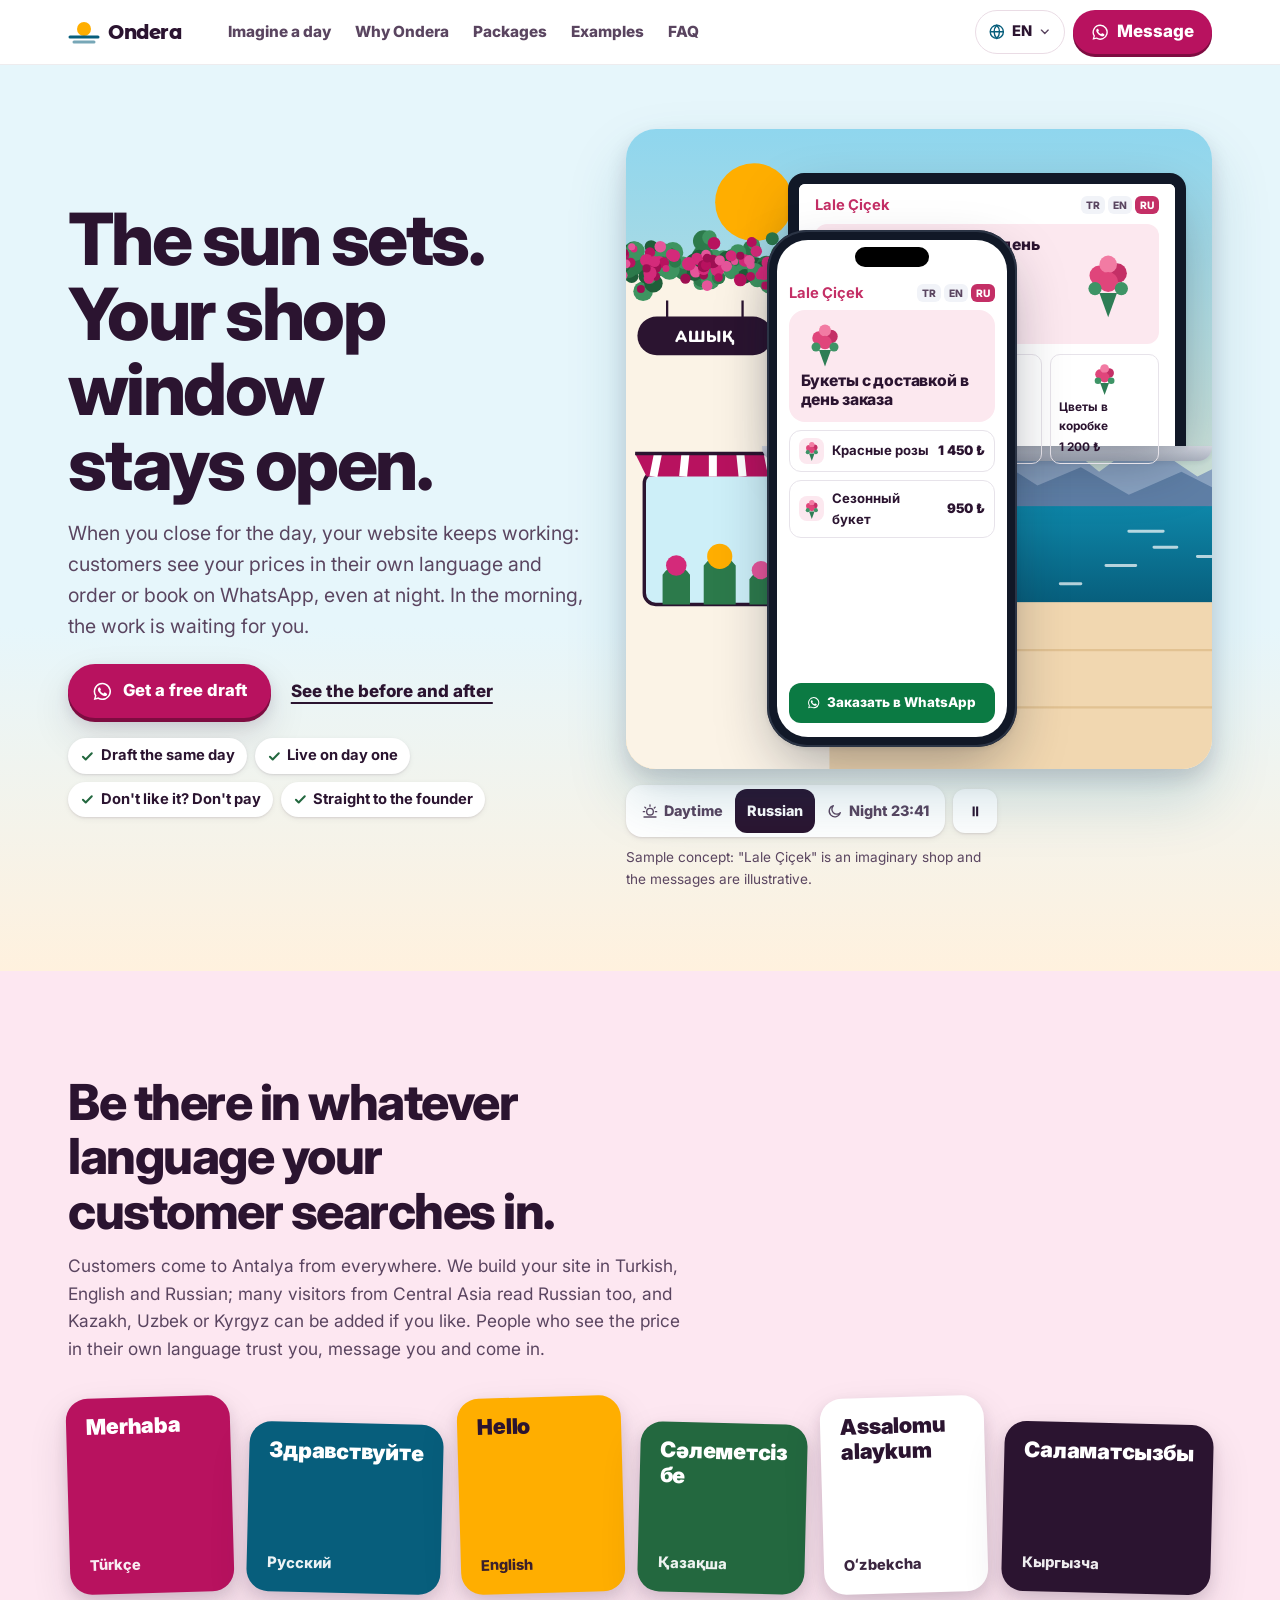
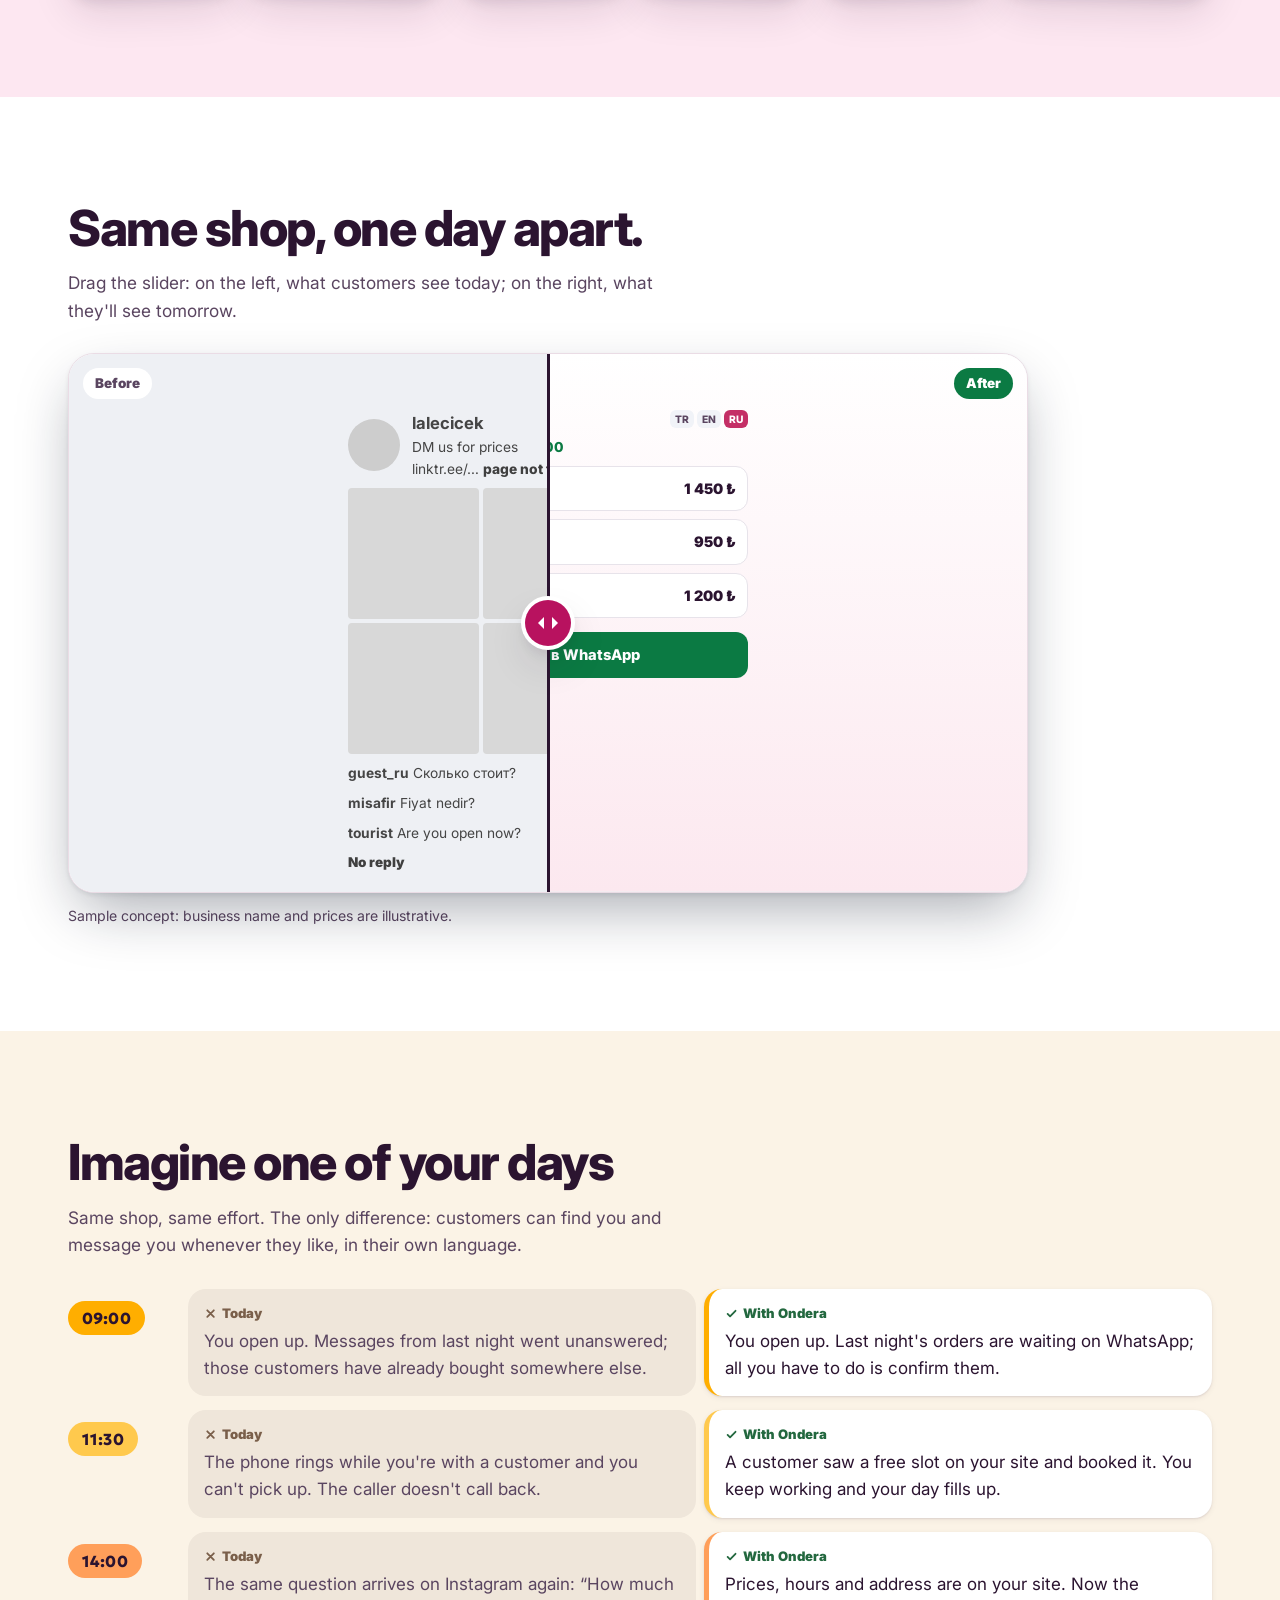
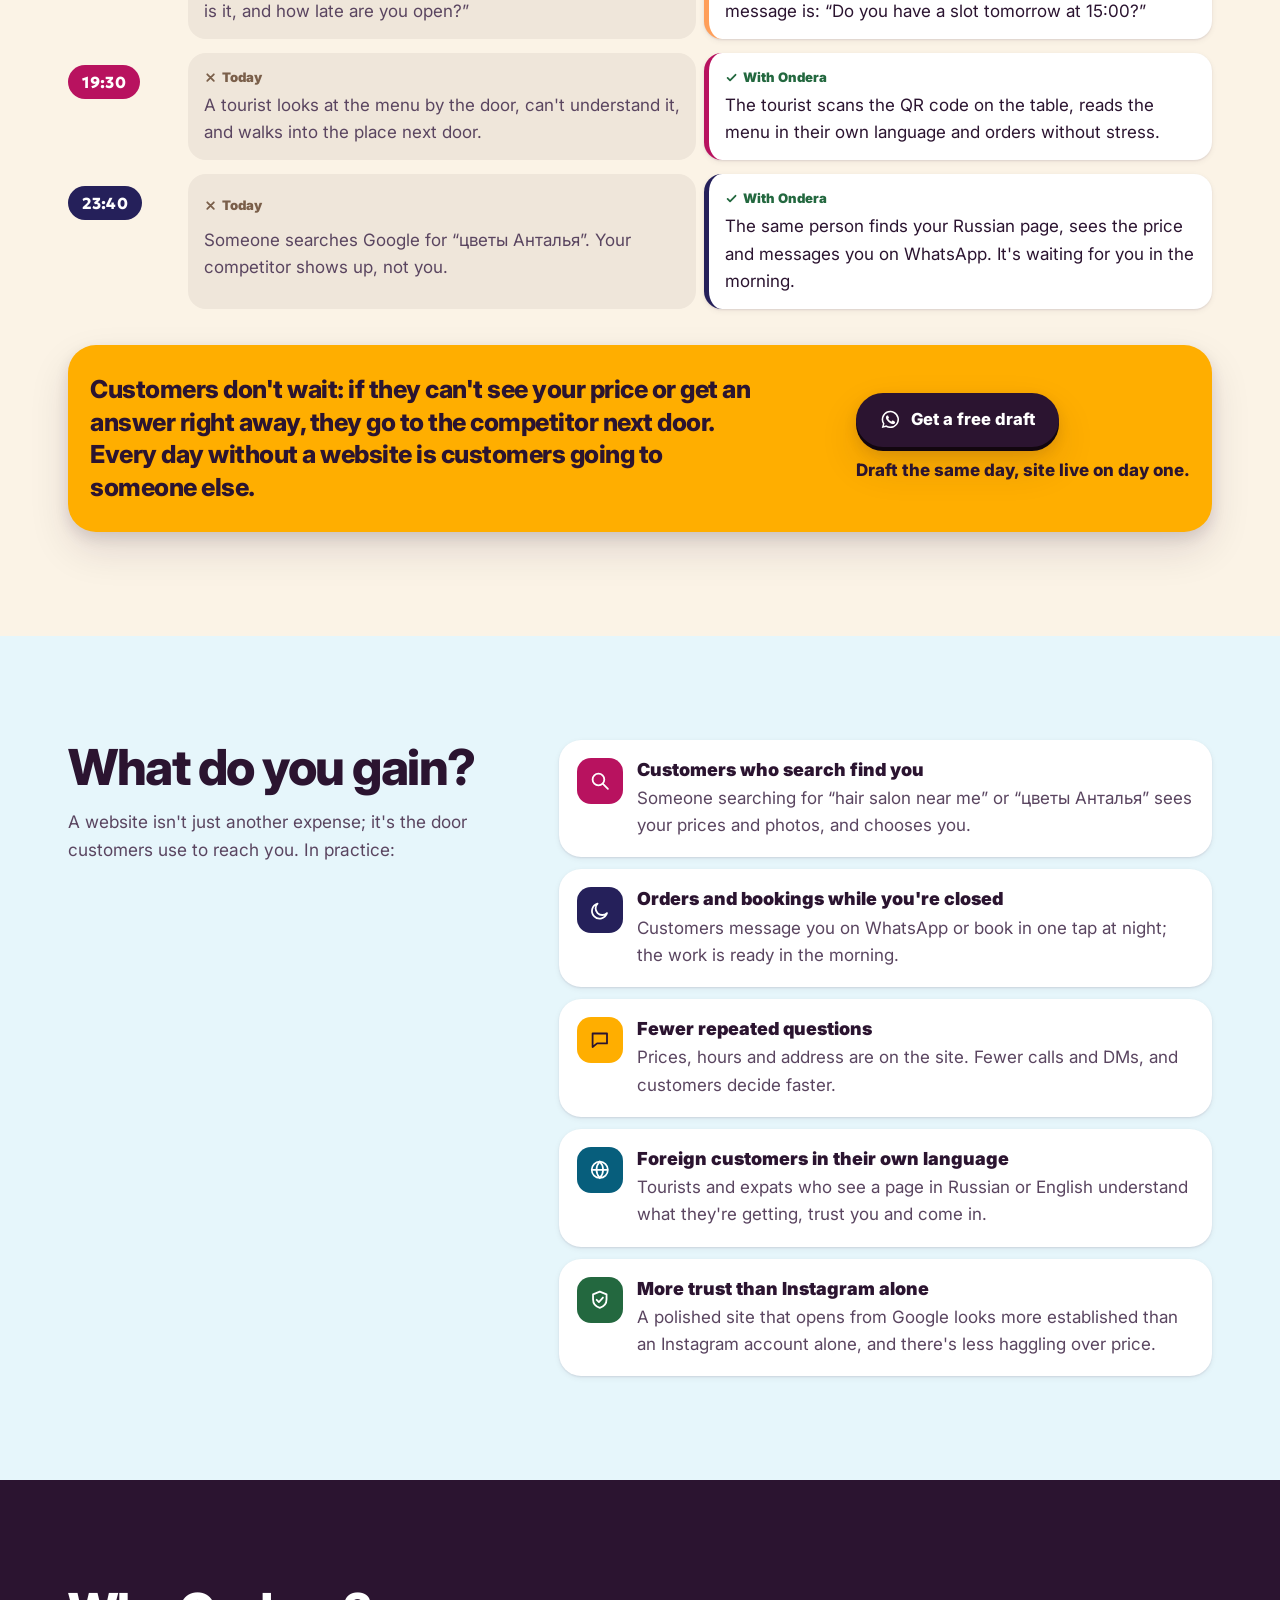
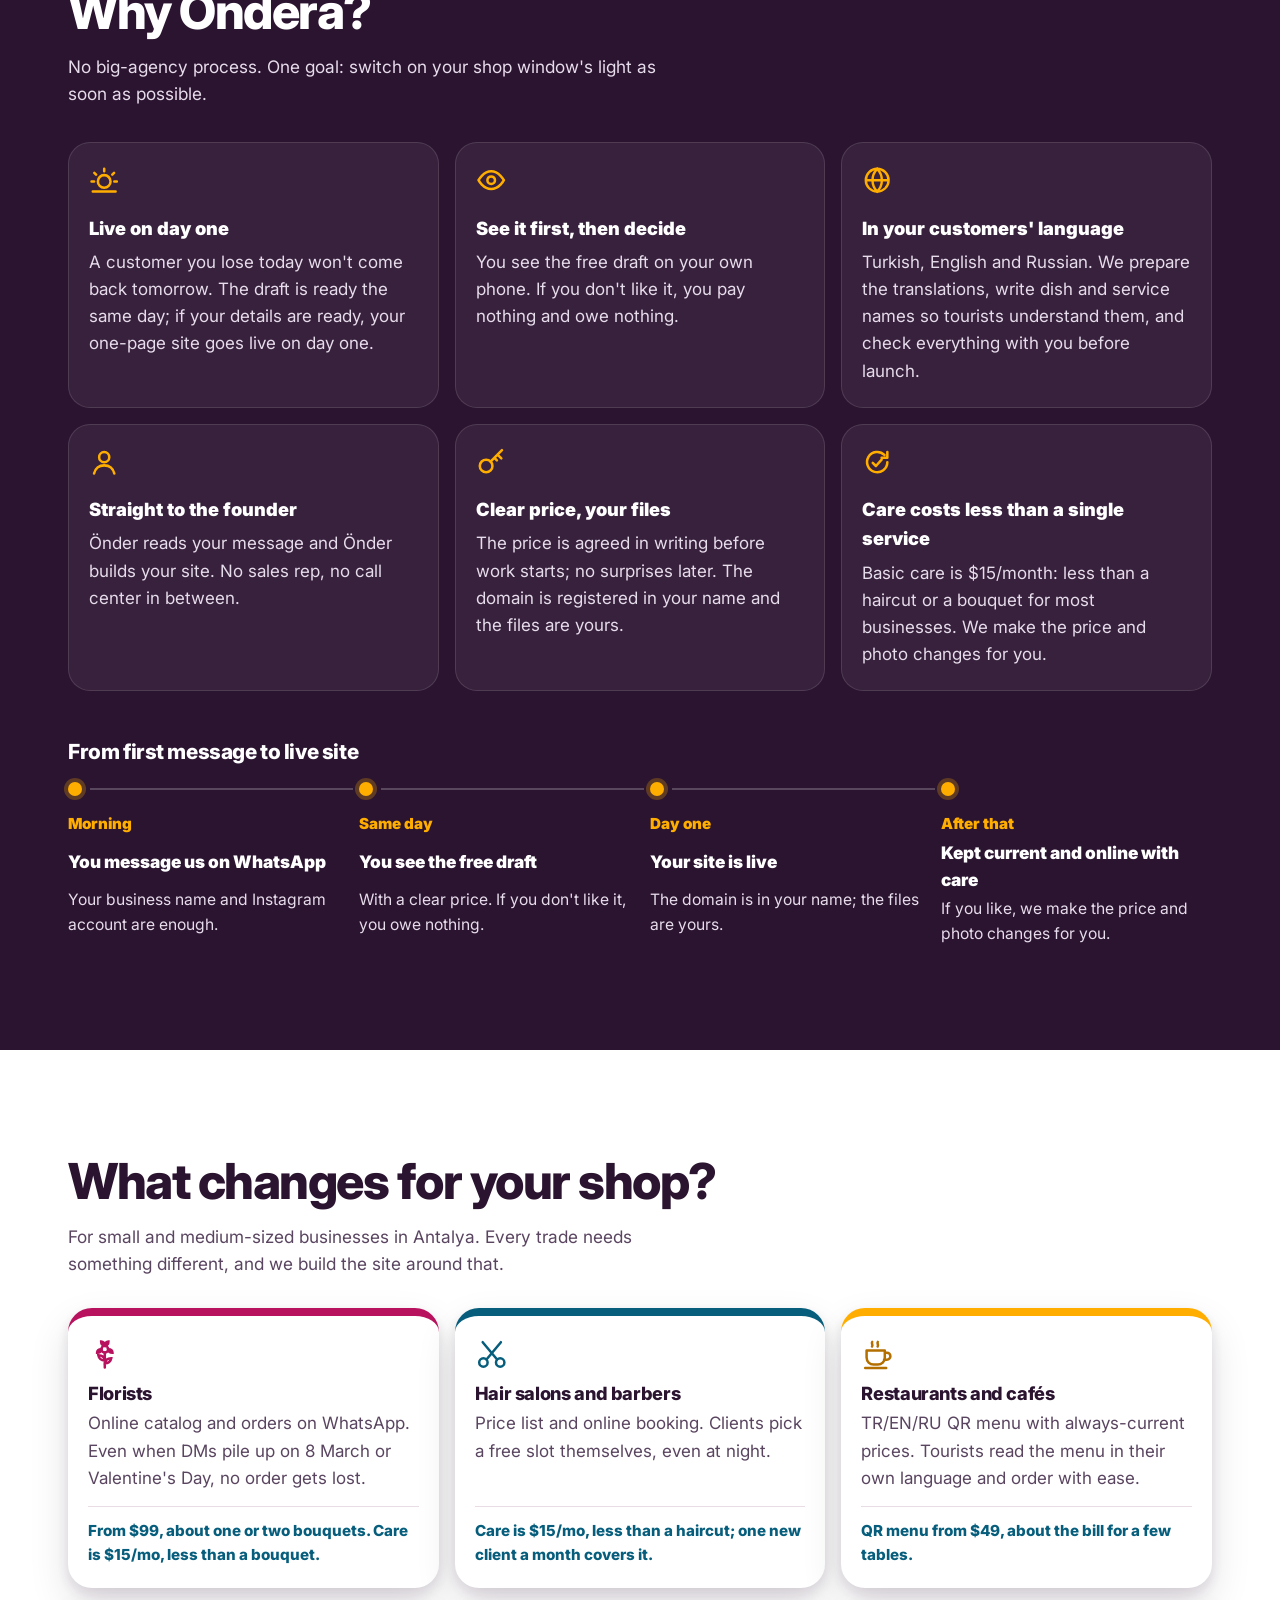
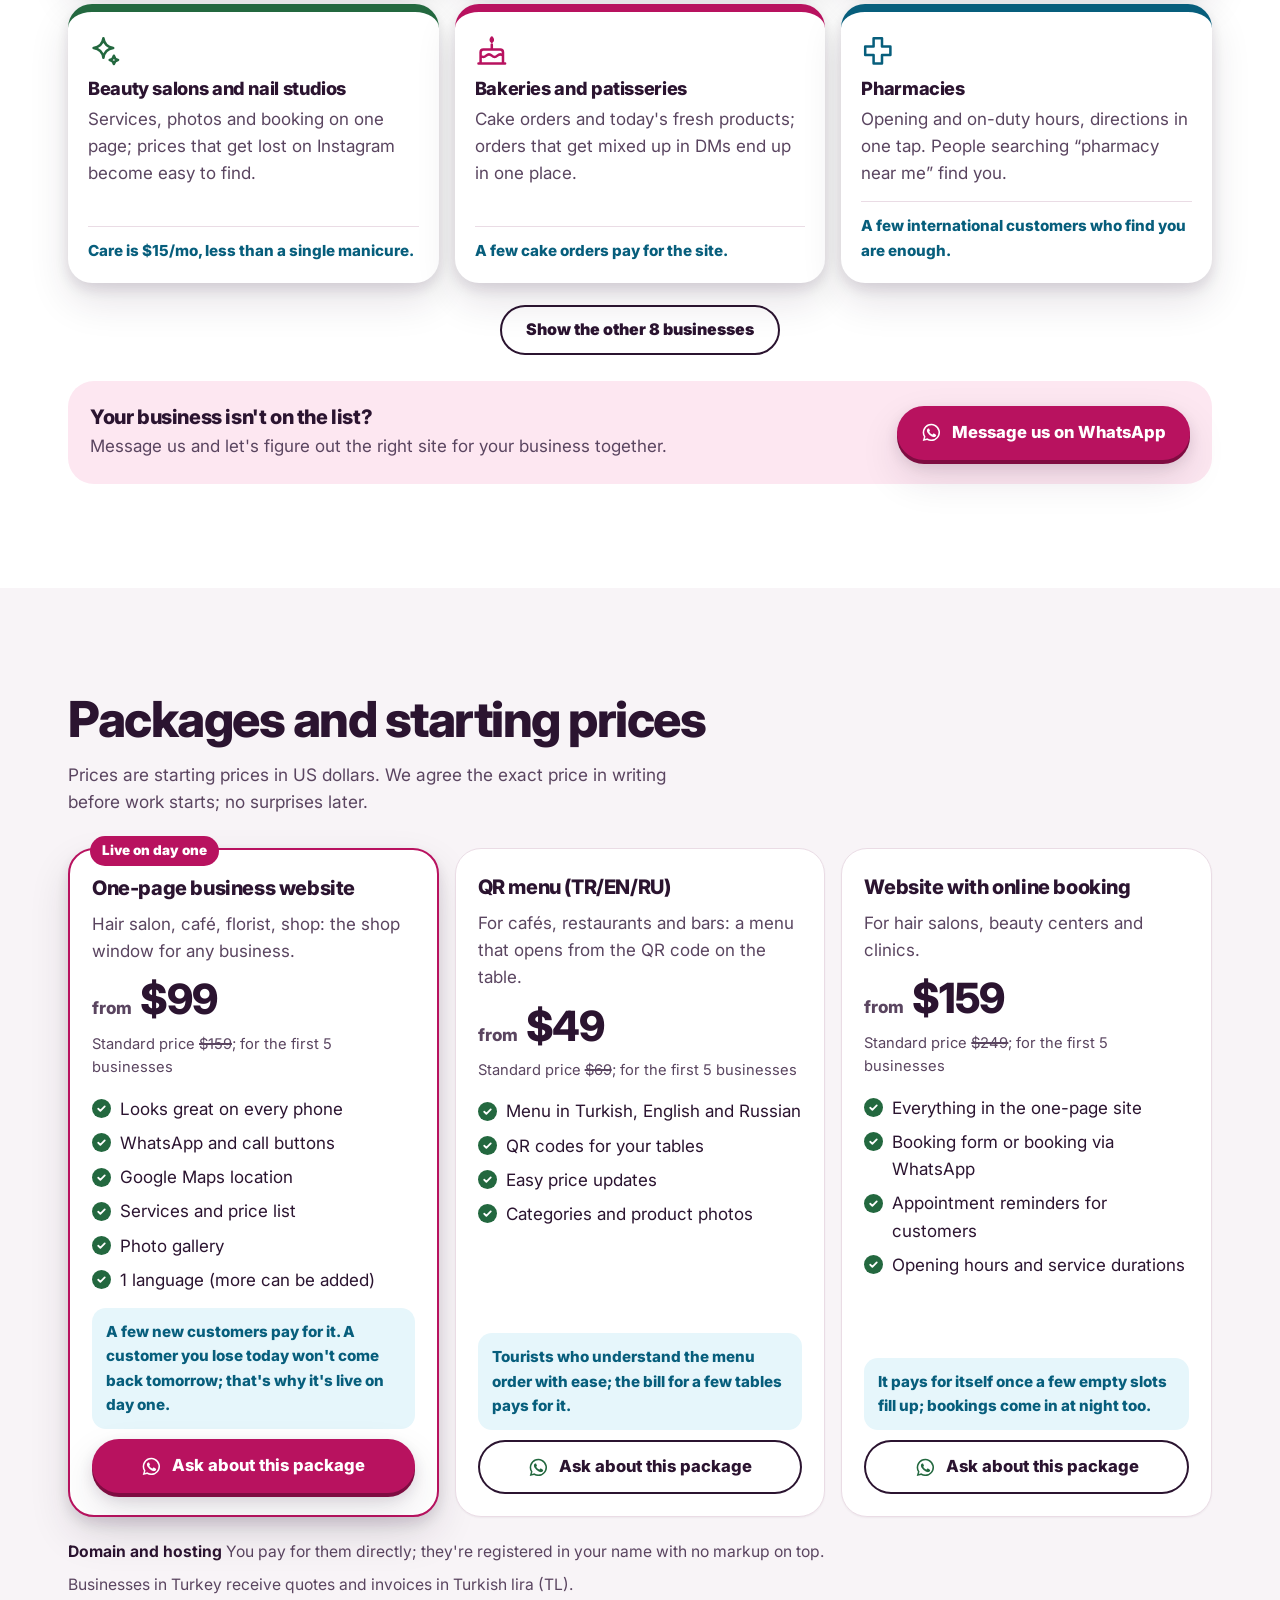
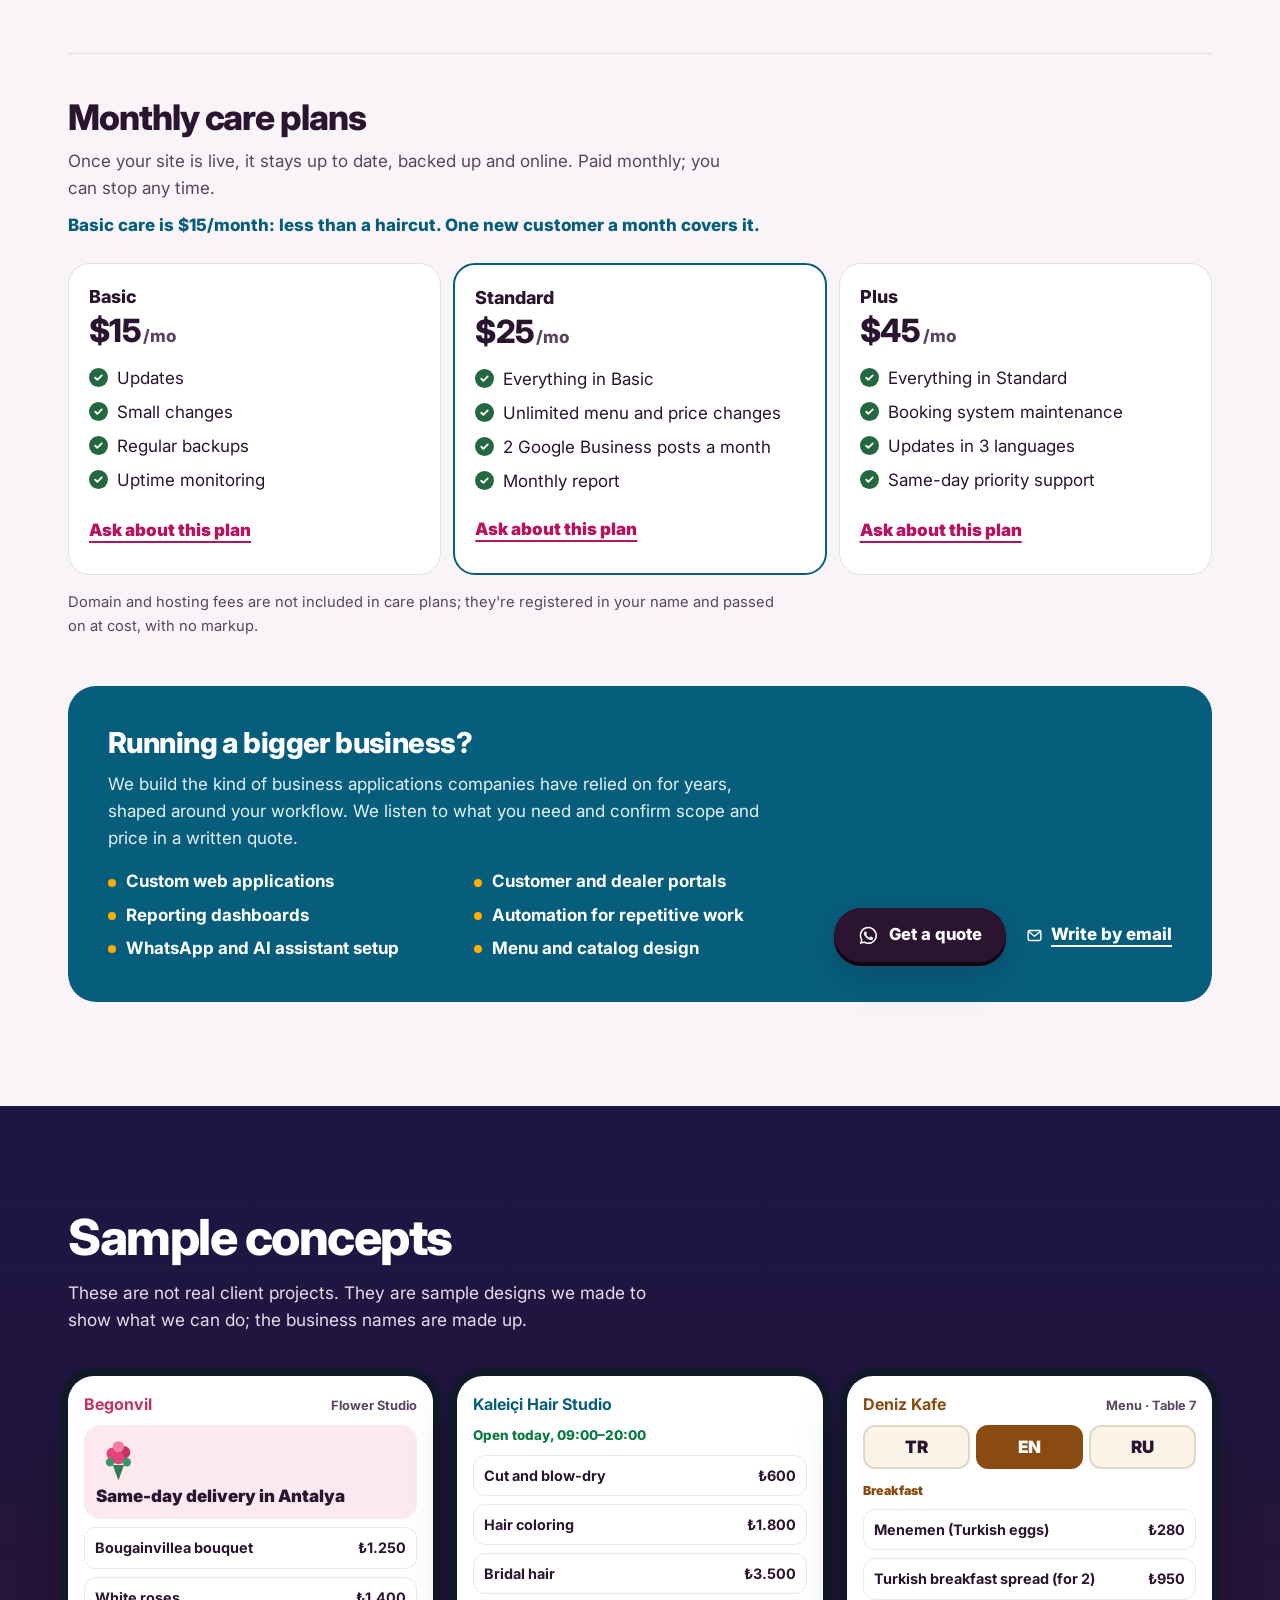
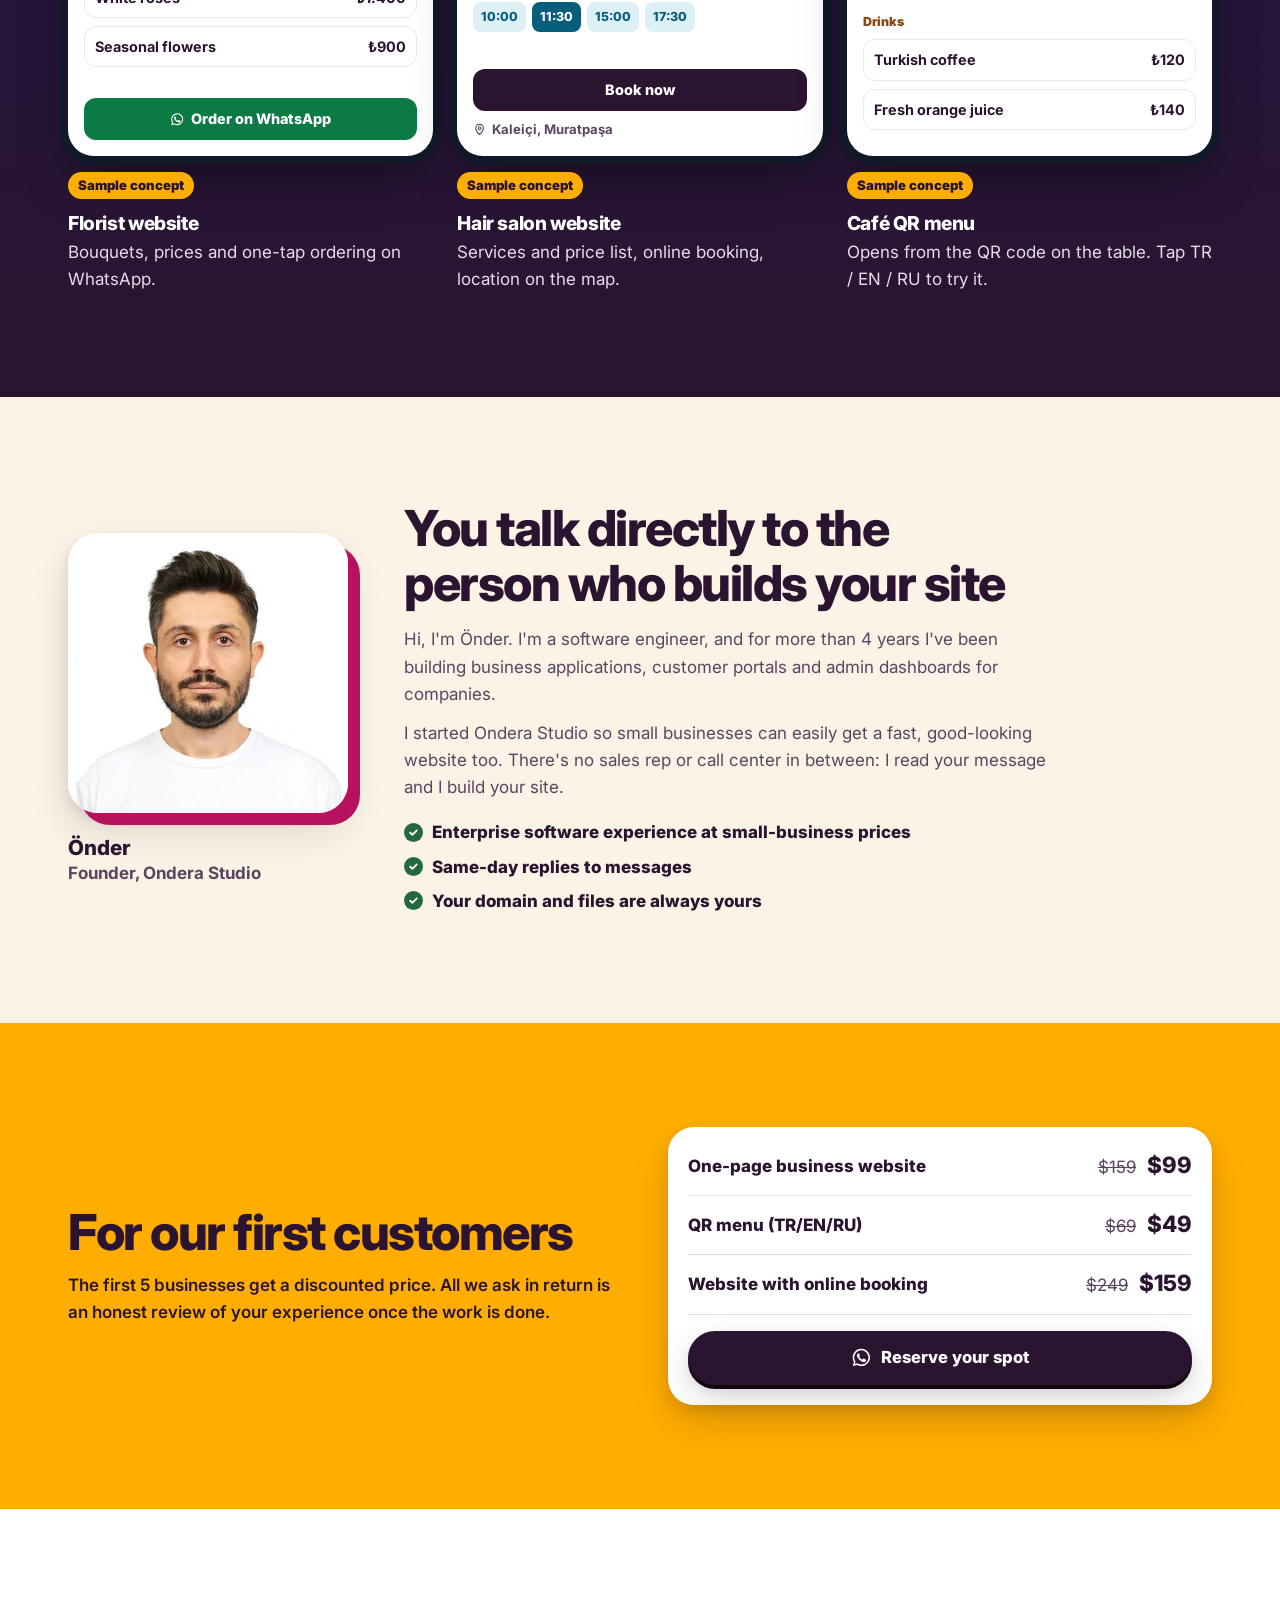
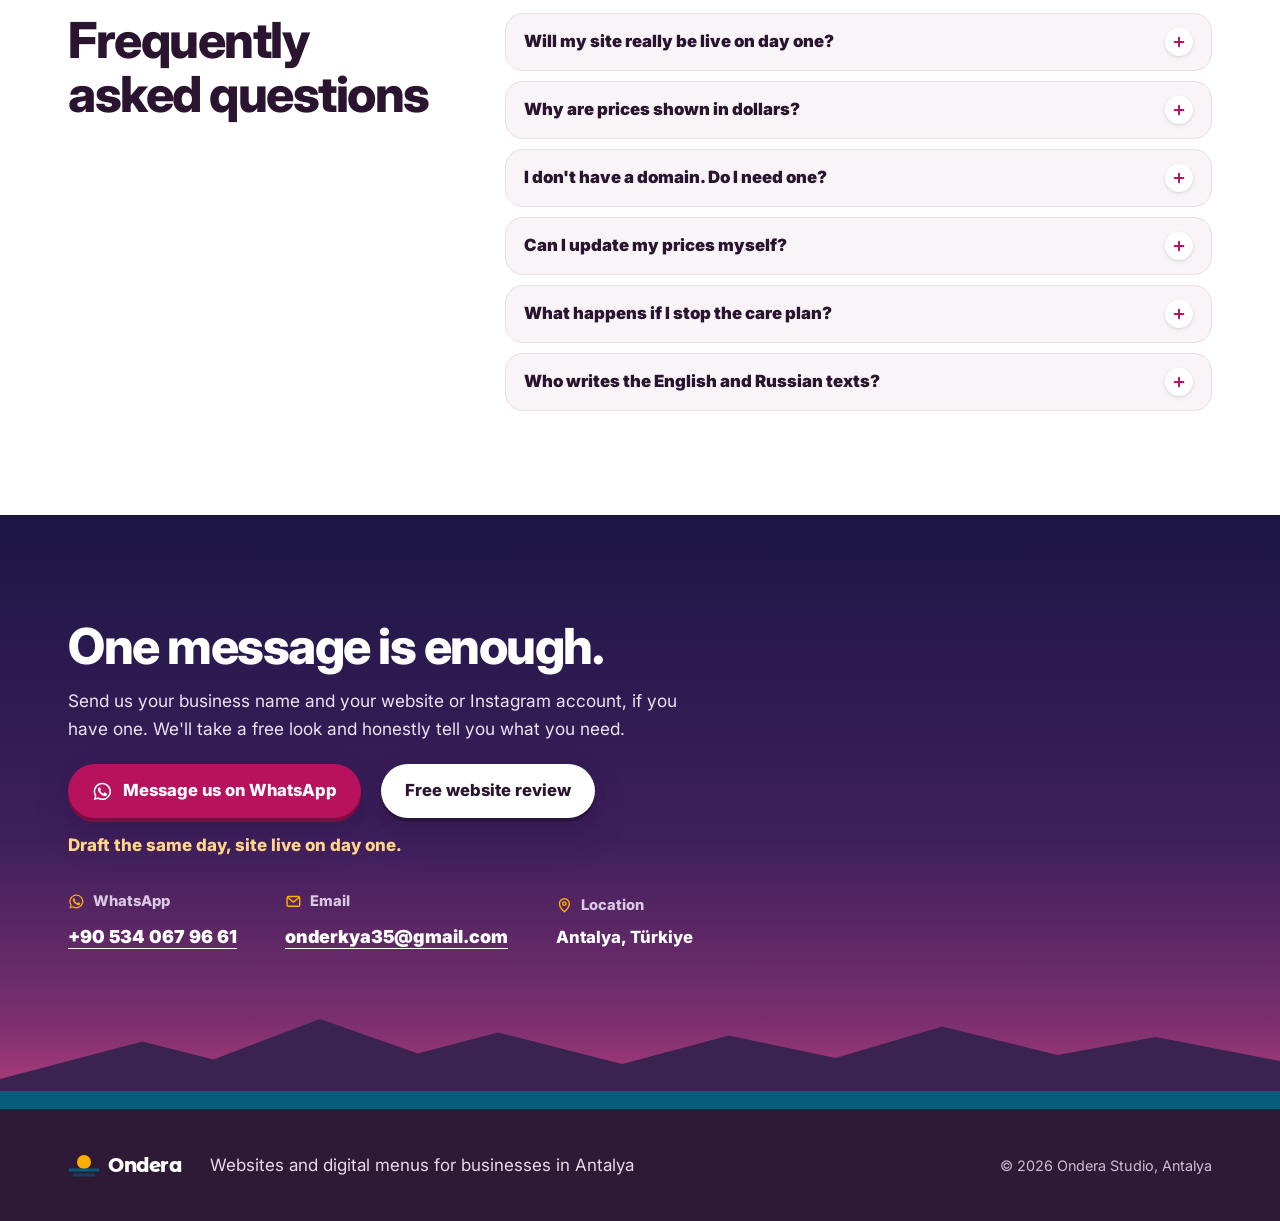
==== commit d620bf59: "Ondera: B+C karışımı, 6 dil (TR/EN/RU/KK/UZ/KY) Co-Authored-By: Claude Opus 5.5 <noreply@anthropic.c" ====
--- a/index.html
+++ b/index.html
@@ -3,809 +3,713 @@
 <head>
   <meta charset="utf-8">
   <meta name="viewport" content="width=device-width, initial-scale=1, viewport-fit=cover">
-  <title>Ondera Studio | Kepenk iner, vitrininiz açık kalır: Antalya'da işletme siteleri</title>
-  <meta name="description" content="Siz kapatınca da çalışan siteler: müşteri fiyatlarınızı Türkçe, İngilizce ya da Rusça görür, gece bile WhatsApp'tan sipariş verir ya da randevu alır. Antalya'daki işletmeler için; taslak aynı gün, site ilk gün yayında.">
-  <meta name="theme-color" content="#0E2230">
+  <title>Ondera Studio | Güneş batar, vitrininiz açık kalır</title>
+  <meta name="description" content="Antalya'daki işletmeler için müşterinin dilinde siteler, QR menüler ve online randevu. Dükkân kapanınca da sipariş ve randevu gelir. Ücretsiz taslak aynı gün, site ilk gün yayında.">
+  <meta name="theme-color" content="#E6F6FB">
   <link rel="icon" href="img/favicon.svg" type="image/svg+xml">
   <link rel="apple-touch-icon" href="img/apple-touch-icon.png">
-
-  <!-- Yayına alırken og:image ve og:url'yi tam adrese çevirin (ör. https://ondera.studio/img/og.png) -->
   <meta property="og:type" content="website">
   <meta property="og:site_name" content="Ondera Studio">
-  <meta property="og:title" content="Ondera Studio | Sabah kapıyı açtığınızda siparişler sizi beklesin">
-  <meta property="og:description" content="Antalya'daki işletmeler için TR/EN/RU siteler, QR menüler ve online randevu. Ücretsiz taslak aynı gün, site ilk gün yayında. Kurucuyla doğrudan konuşursunuz.">
+  <meta property="og:title" content="Ondera Studio | Güneş batar, vitrininiz açık kalır">
+  <meta property="og:description" content="Müşteriniz hangi dilde ararsa orada olun: fiyatlarınız görünür, gece bile WhatsApp'tan sipariş ve randevu gelir. Taslak aynı gün, site ilk gün yayında.">
   <meta property="og:image" content="https://onderkya.github.io/img/og.png">
-  <meta property="og:image:width" content="1200">
-  <meta property="og:image:height" content="630">
   <meta property="og:locale" content="tr_TR">
-  <meta property="og:locale:alternate" content="en_US">
-  <meta property="og:locale:alternate" content="ru_RU">
   <meta name="twitter:card" content="summary_large_image">
-
+  <link rel="alternate" hreflang="tr" href="?lang=tr">
+  <link rel="alternate" hreflang="en" href="?lang=en">
+  <link rel="alternate" hreflang="ru" href="?lang=ru">
+  <link rel="alternate" hreflang="kk" href="?lang=kk">
+  <link rel="alternate" hreflang="uz-Latn" href="?lang=uz">
+  <link rel="alternate" hreflang="ky" href="?lang=ky">
+  <link rel="alternate" hreflang="x-default" href="./">
   <script>
-    /* Dil, ilk boyamadan önce seçilir: ?lang= > kayıtlı seçim > tarayıcı dili */
-    (function () {
-      var d = document.documentElement, L = ["tr", "en", "ru"], l = null;
-      d.className = "js";
-      try { l = new URLSearchParams(location.search).get("lang"); } catch (e) {}
-      if (L.indexOf(l) < 0) { try { l = localStorage.getItem("ondera-lang"); } catch (e) {} }
-      if (L.indexOf(l) < 0) {
-        l = "en";
-        var n = navigator.languages && navigator.languages.length ? navigator.languages : [navigator.language || ""];
-        for (var i = 0; i < n.length; i++) {
-          var p = String(n[i]).toLowerCase().split("-")[0];
-          if (p === "tr") { l = "tr"; break; }
-          if (p === "ru" || p === "uk" || p === "kk" || p === "be") { l = "ru"; break; }
-        }
-      }
-      window.__ONDERA_LANG = l;
-      d.lang = l;
-      if (l !== "tr") d.className += " i18n-wait";
-    })();
+  /* Dil seçimi: ?lang= > elle seçilen (localStorage) > tarayıcı dili > EN */
+  (function () {
+    var L = ["tr", "en", "ru", "kk", "uz", "ky"], l = null, d = document.documentElement;
+    try { var q = (new URLSearchParams(location.search).get("lang") || "").toLowerCase(); if (L.indexOf(q) > -1) l = q; } catch (e) {}
+    if (!l) { try { var s = localStorage.getItem("ondera-lang"); if (L.indexOf(s) > -1) l = s; } catch (e) {} }
+    if (!l) {
+      var n = navigator.languages && navigator.languages.length ? navigator.languages : [navigator.language || ""];
+      var map = { kk: "kk", uz: "uz", ky: "ky", ru: "ru", uk: "ru", be: "ru", tr: "tr", en: "en" };
+      for (var i = 0; i < n.length && !l; i++) l = map[String(n[i]).toLowerCase().split(/[-_]/)[0]] || null;
+      if (!l) l = "en";
+    }
+    window.ONDERA_LANG = l;
+    d.lang = l;
+    if (l !== "tr") {
+      d.className += " i18n-wait";
+      var sc = document.createElement("script");
+      sc.src = "js/i18n/" + l + ".js"; sc.setAttribute("data-dict", l);
+      document.head.appendChild(sc);
+      setTimeout(function () { d.classList.remove("i18n-wait"); }, 3000);
+    }
+  })();
   </script>
-
   <link rel="preconnect" href="https://fonts.googleapis.com">
   <link rel="preconnect" href="https://fonts.gstatic.com" crossorigin>
-  <link rel="stylesheet" href="https://fonts.googleapis.com/css2?family=Cormorant+Garamond:ital,wght@0,500;0,600;1,500&family=Onest:wght@400;500;600&display=swap">
+  <link rel="stylesheet" href="https://fonts.googleapis.com/css2?family=Geologica:wght@700;800&family=Montserrat+Alternates:wght@700;800&family=Nunito:wght@400;600;700;800;900&display=swap">
+  <!-- Özbekçe oʻ / gʻ işaretleri (U+02BB, U+02BC) için yalnız bu iki glifi içeren küçük Inter alt kümesi: Nunito'da bu işaret çok geniş duruyor -->
+  <link rel="stylesheet" href="https://fonts.googleapis.com/css2?family=Inter:wght@400;600;700;800;900&text=%CA%BB%CA%BC&display=swap">
   <link rel="stylesheet" href="css/style.css">
-  <script defer src="js/config.js"></script>
-  <script defer src="js/i18n.js"></script>
-  <script defer src="js/main.js"></script>
+  <script src="js/config.js" defer></script>
+  <script src="js/main.js" defer></script>
 </head>
 <body>
-<svg width="0" height="0" style="position:absolute" aria-hidden="true">
-  <symbol id="i-mark" viewBox="0 0 32 32">
-    <circle cx="16" cy="16" r="14.5" fill="none" stroke="currentColor" stroke-width="1.6"/>
-    <path d="M5.6 19.4 11 13.2l3.2 3.2 4.9-6.2 7.3 9.2" fill="none" stroke="currentColor" stroke-width="1.6" stroke-linejoin="round" stroke-linecap="round"/>
-    <path d="M8.2 22.6h15.6M11.4 25.6h9.2" fill="none" stroke="currentColor" stroke-width="1.6" stroke-linecap="round"/>
-  </symbol>
-  <symbol id="i-wa" viewBox="0 0 24 24">
-    <path fill="currentColor" d="M12 2a10 10 0 0 0-8.6 15.1L2 22l5-1.3A10 10 0 1 0 12 2Zm0 18.2c-1.5 0-3-.4-4.3-1.2l-.3-.2-3 .8.8-2.9-.2-.3A8.2 8.2 0 1 1 12 20.2Zm4.5-6.1c-.2-.1-1.5-.7-1.7-.8-.2-.1-.4-.1-.6.1l-.8 1c-.1.2-.3.2-.5.1a6.7 6.7 0 0 1-3.3-2.9c-.3-.4.2-.4.7-1.4.1-.2 0-.3 0-.4l-.8-1.8c-.2-.5-.4-.4-.6-.4h-.5a1 1 0 0 0-.7.3 3 3 0 0 0-.9 2.2 5.2 5.2 0 0 0 1.1 2.7 11.8 11.8 0 0 0 4.5 4c1.7.7 2.3.8 3.2.6.5-.1 1.5-.6 1.7-1.2.2-.6.2-1.1.2-1.2-.1-.1-.3-.2-.5-.3Z"/>
-  </symbol>
-  <symbol id="i-tick" viewBox="0 0 16 16">
-    <path d="m3.2 8.4 3 3 6.6-6.8" fill="none" stroke="currentColor" stroke-width="1.7" stroke-linecap="round" stroke-linejoin="round"/>
-  </symbol>
-  <symbol id="i-mail" viewBox="0 0 24 24">
-    <rect x="3" y="5.5" width="18" height="13" rx="2" fill="none" stroke="currentColor" stroke-width="1.6"/>
-    <path d="m4 7 8 6 8-6" fill="none" stroke="currentColor" stroke-width="1.6" stroke-linejoin="round"/>
-  </symbol>
-  <symbol id="i-pin" viewBox="0 0 24 24">
-    <path d="M12 21s-6.5-6.1-6.5-11a6.5 6.5 0 0 1 13 0c0 4.9-6.5 11-6.5 11Z" fill="none" stroke="currentColor" stroke-width="1.6"/>
-    <circle cx="12" cy="10" r="2.3" fill="none" stroke="currentColor" stroke-width="1.6"/>
-  </symbol>
-  <symbol id="i-bolt" viewBox="0 0 24 24">
-    <path d="M13.2 2.8 5.6 13.4h5.6l-1 7.8 7.6-10.6h-5.6Z" fill="currentColor"/>
-  </symbol>
-  <symbol id="i-moon" viewBox="0 0 24 24">
-    <path d="M19.5 14.5A8 8 0 0 1 9.5 4.5a8 8 0 1 0 10 10Z" fill="currentColor"/>
-  </symbol>
-  <symbol id="i-flower" viewBox="0 0 40 40">
-    <g fill="currentColor">
-      <path d="M20 19c-4-2-7-7-5-12 4 0 7 5 5 12Z"/>
-      <path d="M21 20c2-4 7-7 12-5 0 4-5 7-12 5Z"/>
-      <path d="M19.5 21c-1 4.5-5 8.5-10.5 7.5 0-4 4.5-7.5 10.5-7.5Z"/>
-    </g>
-    <circle cx="20" cy="20" r="2.2" fill="#F6E7A8"/>
-  </symbol>
+<svg width="0" height="0" style="position:absolute" aria-hidden="true" focusable="false">
+  <symbol id="i-wa" viewBox="0 0 24 24"><path fill="currentColor" d="M12 2a10 10 0 0 0-8.6 15.1L2 22l5-1.3A10 10 0 1 0 12 2Zm0 18.2c-1.5 0-3-.4-4.3-1.2l-.3-.2-3 .8.8-2.9-.2-.3A8.2 8.2 0 1 1 12 20.2Zm4.5-6.1c-.2-.1-1.5-.7-1.7-.8-.2-.1-.4-.1-.6.1l-.8 1c-.1.2-.3.2-.5.1a6.7 6.7 0 0 1-3.3-2.9c-.3-.4.2-.4.7-1.4.1-.2 0-.3 0-.4l-.8-1.8c-.2-.5-.4-.4-.6-.4h-.5a1 1 0 0 0-.7.3 3 3 0 0 0-.9 2.2 5.2 5.2 0 0 0 1.1 2.7 11.8 11.8 0 0 0 4.5 4c1.7.7 2.3.8 3.2.6.5-.1 1.5-.6 1.7-1.2.2-.6.2-1.1.2-1.2-.1-.1-.3-.2-.5-.3Z"/></symbol>
+  <symbol id="i-flower" viewBox="0 0 24 24"><g fill="none" stroke="currentColor" stroke-width="1.8" stroke-linecap="round"><circle cx="12" cy="8" r="2.4"/><path d="M12 5.6c0-2 1.2-3.1 2.6-3.1 0 1.6-1 2.8-2.6 3.1ZM12 5.6c0-2-1.2-3.1-2.6-3.1 0 1.6 1 2.8 2.6 3.1ZM14.4 8c2 0 3.1 1.2 3.1 2.6-1.6 0-2.8-1-3.1-2.6ZM9.6 8c-2 0-3.1 1.2-3.1 2.6 1.6 0 2.8-1 3.1-2.6ZM12 10.4V21M12 16c-2.6 0-4.2-1.4-4.6-3.6 2.4 0 4.2 1.2 4.6 3.6ZM12 18c2.6 0 4.2-1.4 4.6-3.6-2.4 0-4.2 1.2-4.6 3.6Z"/></g></symbol>
+  <symbol id="i-scissors" viewBox="0 0 24 24"><g fill="none" stroke="currentColor" stroke-width="1.8" stroke-linecap="round"><circle cx="6" cy="17.5" r="3"/><circle cx="18" cy="17.5" r="3"/><path d="M8.2 15.4 18.5 3M15.8 15.4 5.5 3"/></g></symbol>
+  <symbol id="i-spark" viewBox="0 0 24 24"><g fill="none" stroke="currentColor" stroke-width="1.8" stroke-linejoin="round"><path d="M11 3c.6 4.4 2.6 6.4 7 7-4.4.6-6.4 2.6-7 7-.6-4.4-2.6-6.4-7-7 4.4-.6 6.4-2.6 7-7Z"/><path d="M18.5 15.5c.3 1.9 1.1 2.7 3 3-1.9.3-2.7 1.1-3 3-.3-1.9-1.1-2.7-3-3 1.9-.3 2.7-1.1 3-3Z"/></g></symbol>
+  <symbol id="i-lotus" viewBox="0 0 24 24"><g fill="none" stroke="currentColor" stroke-width="1.8" stroke-linecap="round" stroke-linejoin="round"><path d="M12 19c-2.6-1.8-3.8-4.2-3.8-7.2 0-2.2 1.3-4.6 3.8-6.8 2.5 2.2 3.8 4.6 3.8 6.8 0 3-1.2 5.4-3.8 7.2Z"/><path d="M8.6 9.6C6.4 9.4 4.4 10 2.5 11.4c.6 4.4 4.4 7.6 9.5 7.6 5.1 0 8.9-3.2 9.5-7.6-1.9-1.4-3.9-2-6.1-1.8"/><path d="M4 21.5h16"/></g></symbol>
+  <symbol id="i-cup" viewBox="0 0 24 24"><g fill="none" stroke="currentColor" stroke-width="1.8" stroke-linecap="round" stroke-linejoin="round"><path d="M4 9h13v5a5 5 0 0 1-5 5H9a5 5 0 0 1-5-5V9ZM17 10.5h1.5a2.5 2.5 0 0 1 0 5H16.5M8 2.8c-.8 1 .8 2-.1 3.2M12 2.8c-.8 1 .8 2-.1 3.2"/><path d="M3 21.5h15"/></g></symbol>
+  <symbol id="i-cake" viewBox="0 0 24 24"><g fill="none" stroke="currentColor" stroke-width="1.8" stroke-linecap="round" stroke-linejoin="round"><path d="M4 21V13a2 2 0 0 1 2-2h12a2 2 0 0 1 2 2v8M2.5 21h19M4 15.5c1.3 1.2 2.7 1.2 4 0s2.7-1.2 4 0 2.7 1.2 4 0 2.7-1.2 4 0M12 11V7.5M12 5.5c-.9-.7-.9-1.8 0-3 .9 1.2.9 2.3 0 3Z"/></g></symbol>
+  <symbol id="i-cross" viewBox="0 0 24 24"><path fill="none" stroke="currentColor" stroke-width="1.8" stroke-linejoin="round" d="M9 3h6v6h6v6h-6v6H9v-6H3V9h6Z"/></symbol>
+  <symbol id="i-bed" viewBox="0 0 24 24"><g fill="none" stroke="currentColor" stroke-width="1.8" stroke-linecap="round" stroke-linejoin="round"><path d="M2.5 19V5M2.5 15h19v4M21.5 15v-3a3 3 0 0 0-3-3H11v6"/><circle cx="6.5" cy="11" r="2"/></g></symbol>
+  <symbol id="i-hanger" viewBox="0 0 24 24"><g fill="none" stroke="currentColor" stroke-width="1.8" stroke-linecap="round" stroke-linejoin="round"><path d="M10 6.5a2 2 0 1 1 2.7 1.9c-.5.2-.7.6-.7 1.1v1"/><path d="M12 10.5 3 17a1.3 1.3 0 0 0 .8 2.4h16.4A1.3 1.3 0 0 0 21 17Z"/></g></symbol>
+  <symbol id="i-tooth" viewBox="0 0 24 24"><path fill="none" stroke="currentColor" stroke-width="1.8" stroke-linejoin="round" d="M7.5 3C5 3 3.5 5 3.5 7.6c0 2.6 1.3 4 1.8 6.6.5 2.7.9 6.8 2.7 6.8 1.9 0 1.6-5.2 4-5.2s2.1 5.2 4 5.2c1.8 0 2.2-4.1 2.7-6.8.5-2.6 1.8-4 1.8-6.6C20.5 5 19 3 16.5 3 14.6 3 13.6 4 12 4s-2.6-1-4.5-1Z"/></symbol>
+  <symbol id="i-dumbbell" viewBox="0 0 24 24"><g fill="none" stroke="currentColor" stroke-width="1.8" stroke-linecap="round"><path d="M8 12h8M5 8.5v7M8 6.5v11M16 6.5v11M19 8.5v7M2.5 12H5M19 12h2.5"/></g></symbol>
+  <symbol id="i-house" viewBox="0 0 24 24"><g fill="none" stroke="currentColor" stroke-width="1.8" stroke-linecap="round" stroke-linejoin="round"><path d="M3 11 12 3.5 21 11M5.5 9v11.5h13V9"/><path d="M10 20.5v-6h4v6"/></g></symbol>
+  <symbol id="i-wrench" viewBox="0 0 24 24"><path fill="none" stroke="currentColor" stroke-width="1.8" stroke-linecap="round" stroke-linejoin="round" d="M14.7 6.3a4.5 4.5 0 0 0 5.8 5.8L13 19.6a2.1 2.1 0 0 1-3-3l7.5-7.4M14.7 6.3a4.5 4.5 0 0 1 5.6-3.5l-2.8 2.8.4 2.4 2.4.4 2.8-2.8M10 16.6 4 22.6"/></symbol>
+  <symbol id="i-book" viewBox="0 0 24 24"><g fill="none" stroke="currentColor" stroke-width="1.8" stroke-linecap="round" stroke-linejoin="round"><path d="M12 6.5C10 5 7.3 4.5 3 4.5v14c4.3 0 7 .5 9 2 2-1.5 4.7-2 9-2v-14c-4.3 0-7 .5-9 2ZM12 6.5v14"/></g></symbol>
+  <symbol id="i-search" viewBox="0 0 24 24"><g fill="none" stroke="currentColor" stroke-width="2" stroke-linecap="round"><circle cx="10.5" cy="10.5" r="6.5"/><path d="m15.5 15.5 5.5 5.5"/></g></symbol>
+  <symbol id="i-moon" viewBox="0 0 24 24"><path fill="none" stroke="currentColor" stroke-width="2" stroke-linejoin="round" d="M20 14.5A8.5 8.5 0 1 1 9.5 4a7 7 0 0 0 10.5 10.5Z"/></symbol>
+  <symbol id="i-chat" viewBox="0 0 24 24"><path fill="none" stroke="currentColor" stroke-width="2" stroke-linejoin="round" d="M4 5h16v11H9l-5 4Z"/></symbol>
+  <symbol id="i-globe" viewBox="0 0 24 24"><g fill="none" stroke="currentColor" stroke-width="1.9"><circle cx="12" cy="12" r="9"/><path d="M3 12h18M12 3c2.5 2.6 3.7 5.6 3.7 9s-1.2 6.4-3.7 9c-2.5-2.6-3.7-5.6-3.7-9S9.5 5.6 12 3Z"/></g></symbol>
+  <symbol id="i-shield" viewBox="0 0 24 24"><g fill="none" stroke="currentColor" stroke-width="2" stroke-linecap="round" stroke-linejoin="round"><path d="M12 3 4.5 6v5.5c0 4.6 3.1 8.2 7.5 9.5 4.4-1.3 7.5-4.9 7.5-9.5V6Z"/><path d="m8.5 12 2.5 2.5 4.5-5"/></g></symbol>
+  <symbol id="i-sun" viewBox="0 0 24 24"><g fill="none" stroke="currentColor" stroke-width="2" stroke-linecap="round"><circle cx="12" cy="13" r="5"/><path d="M12 3v2M4.2 6.2l1.4 1.4M19.8 6.2l-1.4 1.4M2 13h2M20 13h2M3 21h18"/></g></symbol>
+  <symbol id="i-eye" viewBox="0 0 24 24"><g fill="none" stroke="currentColor" stroke-width="2" stroke-linejoin="round"><path d="M2 12s3.6-7 10-7 10 7 10 7-3.6 7-10 7S2 12 2 12Z"/><circle cx="12" cy="12" r="3"/></g></symbol>
+  <symbol id="i-person" viewBox="0 0 24 24"><g fill="none" stroke="currentColor" stroke-width="2" stroke-linecap="round"><circle cx="12" cy="8" r="4"/><path d="M4 21c.8-4 4-6.5 8-6.5s7.2 2.5 8 6.5"/></g></symbol>
+  <symbol id="i-key" viewBox="0 0 24 24"><g fill="none" stroke="currentColor" stroke-width="2" stroke-linecap="round" stroke-linejoin="round"><circle cx="8" cy="15" r="5"/><path d="m11.5 11.5 9-9M17 6l3 3M14.5 8.5l2 2"/></g></symbol>
+  <symbol id="i-care" viewBox="0 0 24 24"><g fill="none" stroke="currentColor" stroke-width="2" stroke-linecap="round" stroke-linejoin="round"><path d="M20 12a8 8 0 1 1-2.3-5.7M20 4v4.5h-4.5"/><path d="m8.5 12.5 2.5 2.5 4.5-5"/></g></symbol>
+  <symbol id="i-check" viewBox="0 0 16 16"><path d="m3.2 8.4 3 3 6.6-6.8" fill="none" stroke="currentColor" stroke-width="2.2" stroke-linecap="round" stroke-linejoin="round"/></symbol>
+  <symbol id="i-x" viewBox="0 0 16 16"><path d="m4 4 8 8M12 4l-8 8" fill="none" stroke="currentColor" stroke-width="2.2" stroke-linecap="round"/></symbol>
+  <symbol id="i-pause" viewBox="0 0 24 24"><path d="M8 5h3v14H8zM13 5h3v14h-3z" fill="currentColor"/></symbol>
+  <symbol id="i-play" viewBox="0 0 24 24"><path d="M8 5v14l11-7Z" fill="currentColor"/></symbol>
+  <symbol id="i-menu" viewBox="0 0 24 24"><path d="M4 7h16M4 12h16M4 17h16" fill="none" stroke="currentColor" stroke-width="2.2" stroke-linecap="round"/></symbol>
+  <symbol id="i-close" viewBox="0 0 24 24"><path d="m6 6 12 12M18 6 6 18" fill="none" stroke="currentColor" stroke-width="2.2" stroke-linecap="round"/></symbol>
+  <symbol id="i-down" viewBox="0 0 24 24"><path d="m6 9 6 6 6-6" fill="none" stroke="currentColor" stroke-width="2.4" stroke-linecap="round" stroke-linejoin="round"/></symbol>
+  <symbol id="i-mail" viewBox="0 0 24 24"><g fill="none" stroke="currentColor" stroke-width="2" stroke-linejoin="round"><rect x="3" y="5" width="18" height="14" rx="2"/><path d="m3.5 6 8.5 7 8.5-7"/></g></symbol>
+  <symbol id="i-pin" viewBox="0 0 24 24"><g fill="none" stroke="currentColor" stroke-width="2"><path d="M12 21s-7-6.2-7-11.5a7 7 0 0 1 14 0C19 14.8 12 21 12 21Z"/><circle cx="12" cy="9.5" r="2.5"/></g></symbol>
+  <symbol id="i-bouquet" viewBox="0 0 64 64"><path d="M24 40 32 62l8-22Z" fill="#2E7D55"/><circle cx="24" cy="24" r="9" fill="#E0457B"/><circle cx="40" cy="22" r="9" fill="#C42F66"/><circle cx="32" cy="14" r="8" fill="#F27BA3"/><circle cx="32" cy="30" r="9" fill="#E0457B"/><circle cx="20" cy="36" r="6" fill="#3E9466"/><circle cx="44" cy="36" r="6" fill="#3E9466"/></symbol>
+  <symbol id="i-logo" viewBox="0 0 32 32"><circle cx="16" cy="13" r="7" fill="#FFAE00"/><path d="M2 21h28" stroke="#075E7C" stroke-width="3" stroke-linecap="round"/><path d="M6 26h20" stroke="#075E7C" stroke-width="3" stroke-linecap="round" opacity=".55"/></symbol>
 </svg>
 
-<a class="skip" href="#main" data-i18n="skip">İçeriğe geç</a>
+<a class="skip" href="#ana" data-i18n="skip">İçeriğe geç</a>
 
 <header class="top" id="top">
-  <div class="wrap top-in">
-    <a class="brand" href="#main" aria-label="Ondera Studio">
-      <svg class="brand-mark" aria-hidden="true"><use href="#i-mark"/></svg>
-      <span class="brand-word">Ondera <span>Studio</span></span>
+  <div class="top-in">
+    <a class="brand" href="#ana" data-i18n-aria="brand.home" aria-label="Ondera Studio ana sayfa">
+      <svg class="brand-mark" aria-hidden="true"><use href="#i-logo"/></svg><span>Ondera</span>
     </a>
-
-    <nav class="nav" aria-label="Sayfa bölümleri" data-i18n-aria="nav.label">
+    <nav class="nav" data-i18n-aria="nav.label" aria-label="Ana menü">
+      <a href="#hayal" data-i18n="nav.day">Hayal edin</a>
       <a href="#neden" data-i18n="nav.why">Neden Ondera</a>
-      <a href="#hizmetler" data-i18n="nav.services">Hizmetler</a>
+      <a href="#paketler" data-i18n="nav.services">Paketler</a>
       <a href="#ornekler" data-i18n="nav.work">Örnekler</a>
-      <a href="#bakim" data-i18n="nav.care">Bakım</a>
       <a href="#sss" data-i18n="nav.faq">SSS</a>
     </nav>
-
-    <div class="top-actions">
-      <div class="lang" role="group" aria-label="Dil / Language / Язык">
-        <button type="button" data-lang="tr" aria-pressed="true" lang="tr" title="Türkçe">TR</button>
-        <button type="button" data-lang="en" aria-pressed="false" lang="en" title="English">EN</button>
-        <button type="button" data-lang="ru" aria-pressed="false" lang="ru" title="Русский">RU</button>
-      </div>
-      <a class="btn btn-gold btn-sm top-cta js-wa" href="https://wa.me/905340679661" rel="noopener">
-        <svg class="ico" aria-hidden="true"><use href="#i-wa"/></svg>
-        <span data-i18n="cta.waShort">WhatsApp'tan yazın</span>
-      </a>
-      <button class="menu-btn" type="button" aria-expanded="false" aria-controls="mnav" aria-label="Menüyü aç" data-i18n-aria="nav.open">
-        <span></span><span></span>
-      </button>
+    <div class="top-tools">
+      <div class="lang" data-lang-menu>
+        <button class="lang-btn" type="button" aria-haspopup="true" aria-expanded="false" aria-controls="lang-list" data-i18n-aria="lang.label" aria-label="Dil seçin">
+          <svg aria-hidden="true"><use href="#i-globe"/></svg><span class="lang-cur">TR</span><svg class="chev" aria-hidden="true"><use href="#i-down"/></svg>
+        </button>
+        <ul class="lang-list" id="lang-list" hidden>
+          <li><button type="button" data-lang="tr" lang="tr"><b>TR</b> Türkçe</button></li>
+          <li><button type="button" data-lang="en" lang="en"><b>EN</b> English</button></li>
+          <li><button type="button" data-lang="ru" lang="ru"><b>RU</b> Русский</button></li>
+          <li><button type="button" data-lang="kk" lang="kk"><b>KK</b> Қазақша</button></li>
+          <li><button type="button" data-lang="uz" lang="uz"><b>UZ</b> Oʻzbekcha</button></li>
+          <li><button type="button" data-lang="ky" lang="ky"><b>KY</b> Кыргызча</button></li>
+        </ul>
+      </div>
+      <a class="top-cta js-wa" href="https://wa.me/905340679661" rel="noopener"><svg aria-hidden="true"><use href="#i-wa"/></svg><span data-i18n="cta.waShort">Yazın</span></a>
+      <button class="menu-btn" type="button" aria-expanded="false" aria-controls="m-menu" data-i18n-aria="nav.open" aria-label="Menüyü açın"><svg aria-hidden="true"><use href="#i-menu"/></svg></button>
     </div>
   </div>
-
-  <div class="mnav" id="mnav" hidden>
-    <nav class="wrap" aria-label="Sayfa bölümleri" data-i18n-aria="nav.label">
+  <div class="m-menu" id="m-menu" hidden>
+    <nav data-i18n-aria="nav.label" aria-label="Ana menü">
       <a href="#hayal" data-i18n="nav.day">Hayal edin</a>
+      <a href="#kazanc" data-i18n="nav.gain">Kazancınız</a>
       <a href="#neden" data-i18n="nav.why">Neden Ondera</a>
-      <a href="#hizmetler" data-i18n="nav.services">Hizmetler</a>
+      <a href="#sektorler" data-i18n="nav.who">Sektörler</a>
+      <a href="#paketler" data-i18n="nav.services">Paketler</a>
       <a href="#ornekler" data-i18n="nav.work">Örnekler</a>
-      <a href="#bakim" data-i18n="nav.care">Bakım</a>
       <a href="#kurucu" data-i18n="nav.founder">Kurucu</a>
       <a href="#sss" data-i18n="nav.faq">SSS</a>
       <a href="#iletisim" data-i18n="nav.contact">İletişim</a>
-      <div class="mnav-foot">
-        <div class="lang lang-lg" role="group" aria-label="Dil / Language / Язык">
-          <button type="button" data-lang="tr" aria-pressed="true" lang="tr">Türkçe</button>
-          <button type="button" data-lang="en" aria-pressed="false" lang="en">English</button>
-          <button type="button" data-lang="ru" aria-pressed="false" lang="ru">Русский</button>
-        </div>
-        <a class="btn btn-gold js-wa" href="https://wa.me/905340679661" rel="noopener">
-          <svg class="ico" aria-hidden="true"><use href="#i-wa"/></svg>
-          <span data-i18n="cta.wa">WhatsApp'tan yazın</span>
-        </a>
-      </div>
     </nav>
+    <p class="m-lang-h" data-i18n="lang.title">Dil</p>
+    <div class="m-langs">
+      <button type="button" data-lang="tr" lang="tr" aria-label="Türkçe">TR</button>
+      <button type="button" data-lang="en" lang="en" aria-label="English">EN</button>
+      <button type="button" data-lang="ru" lang="ru" aria-label="Русский">RU</button>
+      <button type="button" data-lang="kk" lang="kk" aria-label="Қазақша">KK</button>
+      <button type="button" data-lang="uz" lang="uz" aria-label="Oʻzbekcha">UZ</button>
+      <button type="button" data-lang="ky" lang="ky" aria-label="Кыргызча">KY</button>
+    </div>
+    <a class="btn btn-full js-wa" href="https://wa.me/905340679661" rel="noopener"><svg aria-hidden="true"><use href="#i-wa"/></svg><span data-i18n="cta.wa">WhatsApp'tan yazın</span></a>
   </div>
 </header>
 
-<main id="main">
-
-<!-- ================= HERO ================= -->
-<section class="hero" aria-labelledby="h-title">
-  <svg class="horizon" viewBox="0 0 1440 260" preserveAspectRatio="xMidYMax slice" aria-hidden="true">
-    <path class="ridge ridge-far" d="M0 150 70 128l60 14 80-40 50 22 70-46 60 30 40-18 90 52 70-26 60 20 90-58 60 34 80-12 70 30 90-40 70 28 70-10 80 34 60-12 120 24V260H0Z"/>
-    <path class="ridge ridge-line" d="M0 172 90 140l70 18 90-46 60 26 80-54 70 36 50-20 100 58 80-30 70 22 100-64 70 38 90-14 80 34 100-44 80 30 160 46"/>
-    <path class="sea-line" d="M0 204h1440"/>
-    <path class="sea-line s2" d="M180 224h1080"/>
-    <path class="sea-line s3" d="M420 242h600"/>
-  </svg>
-
-  <div class="wrap hero-in">
-    <div class="hero-text">
-      <p class="hero-kicker" data-i18n="hero.kicker">Kepenk iner, vitrininiz açık kalır.</p>
-      <h1 id="h-title" data-i18n="hero.h1">Sabah kapıyı açtığınızda siparişler sizi beklesin.</h1>
-      <p class="hero-lead" data-i18n="hero.lead">Siz kepengi indirince de siteniz çalışır: müşteri fiyatlarınızı kendi dilinde görür, gece bile WhatsApp'tan sipariş verir ya da randevu alır.</p>
-      <div class="cta-row">
-        <a class="btn btn-gold btn-lg js-wa" href="https://wa.me/905340679661" rel="noopener">
-          <svg class="ico" aria-hidden="true"><use href="#i-wa"/></svg>
-          <span data-i18n="cta.wa">WhatsApp'tan yazın</span>
-        </a>
-        <a class="btn btn-line-light btn-lg js-wa" data-msg="msg.draft" href="https://wa.me/905340679661" rel="noopener" data-i18n="cta.draft">Ücretsiz taslak isteyin</a>
-      </div>
-      <p class="speed"><svg class="speed-ico" aria-hidden="true"><use href="#i-bolt"/></svg><span data-i18n="speed">Taslak aynı gün, site ilk gün yayında.</span></p>
-      <ul class="hero-facts">
-        <li data-i18n="hero.f2">Türkçe, İngilizce, Rusça</li>
-        <li data-i18n="hero.f3">Ücretsiz taslak: beğenmezseniz ödemezsiniz</li>
-        <li data-i18n="hero.f4">Kurucuyla doğrudan konuşursunuz</li>
+<main id="ana">
+
+  <!-- 1. KAHRAMAN: gün batımında Antalya + gece sipariş alan site -->
+  <section class="hero" aria-labelledby="h-title">
+    <div class="hero-copy">
+      <h1 id="h-title" class="display" data-i18n="hero.h1">Güneş batar, vitrininiz açık kalır.</h1>
+      <p class="lead" data-i18n="hero.lead">Dükkânı kapattığınızda siteniz çalışmaya devam eder: müşteri fiyatlarınızı kendi dilinde görür, gece bile WhatsApp'tan sipariş verir ya da randevu alır. Sabah iş sizi bekler.</p>
+      <div class="actions">
+        <a class="btn js-wa" data-msg="msg.draft" href="https://wa.me/905340679661" rel="noopener"><svg aria-hidden="true"><use href="#i-wa"/></svg><span data-i18n="cta.draft">Ücretsiz taslak isteyin</span></a>
+        <a class="link" href="#once-sonra" data-i18n="hero.seeBA">Önce ve sonrayı görün</a>
+      </div>
+      <ul class="facts">
+        <li><svg aria-hidden="true"><use href="#i-check"/></svg><span data-i18n="hero.f1">Taslak aynı gün</span></li>
+        <li><svg aria-hidden="true"><use href="#i-check"/></svg><span data-i18n="hero.f2">Site ilk gün yayında</span></li>
+        <li><svg aria-hidden="true"><use href="#i-check"/></svg><span data-i18n="hero.f3">Beğenmezseniz ödemezsiniz</span></li>
+        <li><svg aria-hidden="true"><use href="#i-check"/></svg><span data-i18n="hero.f4">Kurucuyla doğrudan</span></li>
       </ul>
     </div>
 
-    <div class="hero-visual" role="img" aria-label="Örnek konsept: dükkân kapalıyken gece 23:47'de telefona iki WhatsApp siparişi geliyor, biri Rusça." data-i18n-aria="hero.visual">
-      <div class="phone phone-hero">
-        <div class="screen night">
-          <svg class="night-b nb2" aria-hidden="true"><use href="#i-flower"/></svg>
-          <svg class="night-moon" aria-hidden="true"><use href="#i-moon"/></svg>
-          <p class="ls-time">23:47</p>
-          <p class="ls-shop"><i></i><span data-i18n="hero.closed">Begonvil kapalı, 09:00'da açılır</span></p>
-          <div class="notes">
-            <div class="note n1">
-              <p class="note-head"><svg class="ico" aria-hidden="true"><use href="#i-wa"/></svg><span>WhatsApp</span><span class="note-t" data-i18n="hero.now">şimdi</span></p>
-              <strong data-i18n="hero.n1who">Ayşe</strong>
-              <p class="note-txt" data-i18n="hero.n1">Yarın 10:00'a bir begonvil buketi ayırabilir misiniz?</p>
-            </div>
-            <div class="note n2">
-              <p class="note-head"><svg class="ico" aria-hidden="true"><use href="#i-wa"/></svg><span>WhatsApp</span><span class="note-t" data-i18n="hero.now">şimdi</span></p>
-              <strong data-i18n="hero.n2who">Марина</strong>
-              <p class="note-txt" data-i18n="hero.n2">Здравствуйте! Можно белые розы с доставкой в Лару на завтра?</p>
-            </div>
-          </div>
-          <p class="ls-morning"><svg class="ico" aria-hidden="true"><use href="#i-bolt"/></svg><span data-i18n="hero.morning">09:00: kapıyı açıyorsunuz, iki sipariş hazır.</span></p>
-        </div>
-      </div>
-      <span class="concept-tag concept-tag-hero" data-i18n="concept">Örnek konsept</span>
-    </div>
-  </div>
-</section>
-
-<!-- ================= IMAGINE: ONE DAY, BEFORE / AFTER ================= -->
-<section class="sec sec-paper sec-day" id="hayal" aria-labelledby="d-h">
-  <div class="wrap">
-    <div class="sec-head" data-reveal>
-      <h2 id="d-h" data-i18n="day.h">Bir gününüzü hayal edin</h2>
+    <div class="stage" id="stage" data-scene="day">
+      <div class="world">
+        <svg class="scene" viewBox="0 0 600 560" preserveAspectRatio="xMinYMax slice" role="img" aria-labelledby="scene-t">
+          <title id="scene-t" data-i18n="scene.title">Antalya'da begonvilli bir dükkân; güneş denize batıyor, vitrin ışığı ve tabela yanık kalıyor.</title>
+          <defs>
+            <linearGradient id="g-sky" x1="0" y1="0" x2="0" y2="1"><stop offset="0" stop-color="#8FD6EE"/><stop offset="1" stop-color="#FFE7C2"/></linearGradient>
+            <linearGradient id="g-dusk" x1="0" y1="0" x2="0" y2="1"><stop offset="0" stop-color="#1C1645"/><stop offset=".5" stop-color="#7A2F6E"/><stop offset=".82" stop-color="#E0697A"/><stop offset="1" stop-color="#FF9F5A"/></linearGradient>
+            <linearGradient id="g-sea" x1="0" y1="0" x2="0" y2="1"><stop offset="0" stop-color="#0E86A8"/><stop offset="1" stop-color="#075E7C"/></linearGradient>
+            <radialGradient id="g-glow" cx=".5" cy=".5" r=".5"><stop offset="0" stop-color="#FFD27A" stop-opacity=".85"/><stop offset="1" stop-color="#FFD27A" stop-opacity="0"/></radialGradient>
+            <clipPath id="c-sky"><rect width="600" height="332"/></clipPath>
+          </defs>
+          <rect width="600" height="560" fill="url(#g-sky)"/>
+          <rect class="dusk" width="600" height="560" fill="url(#g-dusk)"/>
+          <g class="stars" fill="#FFF6DA"><circle cx="300" cy="40" r="1.6"/><circle cx="380" cy="80" r="1.2"/><circle cx="452" cy="36" r="1.8"/><circle cx="520" cy="96" r="1.3"/><circle cx="560" cy="30" r="1.5"/><circle cx="250" cy="96" r="1.2"/><circle cx="410" cy="140" r="1.1"/><circle cx="586" cy="150" r="1.2"/></g>
+          <g clip-path="url(#c-sky)"><circle class="sun" cx="112" cy="64" r="34" fill="#FFAE00"/></g>
+          <path class="mount mount-back" d="M190 332 L238 284 L262 296 L300 258 L336 288 L372 266 L414 300 L452 272 L500 304 L548 280 L600 300 L600 332 Z" fill="#8AA3C2"/>
+          <path class="mount" d="M220 332 L262 304 L290 316 L326 290 L360 312 L398 296 L440 320 L486 300 L530 322 L572 308 L600 318 L600 332 Z" fill="#5F7FA6"/>
+          <rect y="330" width="600" height="86" fill="url(#g-sea)"/>
+          <g class="glints" stroke="#FFFFFF" stroke-width="2.6" stroke-linecap="round" opacity=".7"><path d="M440 352h30M462 366h20M420 382h26M500 374h22M380 398h18"/></g>
+          <g class="moonpath" stroke="#FFD58A" stroke-width="2.6" stroke-linecap="round"><path d="M450 352h40M458 366h26M440 382h34M462 398h18"/></g>
+          <rect y="414" width="600" height="146" fill="#F1D7B0"/>
+          <path d="M0 456h600M0 506h600" stroke="#E2C292" stroke-width="2"/>
+          <!-- begonvilli duvar -->
+          <rect x="0" y="118" width="178" height="442" fill="#FBF3E6"/>
+          <rect x="0" y="118" width="178" height="8" fill="#EADBC4"/>
+          <rect class="veil" width="600" height="560" fill="#140C33"/>
+          <g class="win">
+            <rect x="16" y="300" width="132" height="116" rx="10" fill="#CDEFF8" stroke="#2B1430" stroke-width="3"/>
+            <rect class="win-light" x="16" y="300" width="132" height="116" rx="10" fill="#FFCF73"/>
+            <path d="M32 416v-26q12-16 24 0v26ZM68 416v-34q14-18 28 0v34ZM108 416v-22q10-14 20 0v22Z" fill="#2C7A4B"/>
+            <circle cx="44" cy="382" r="9" fill="#D42A7A"/><circle cx="82" cy="374" r="11" fill="#FFAE00"/><circle cx="118" cy="386" r="8" fill="#E5559A"/>
+          </g>
+          <path d="M8 284h148l-10 20H18Z" fill="#B8125F"/>
+          <path d="M28 284l-4 20M52 284l-2 20M76 284v20M100 284l2 20M124 284l4 20" stroke="#FFFFFF" stroke-width="7"/>
+          <path d="M8 284h148" stroke="#2B1430" stroke-width="3"/>
+          <rect class="glow" x="-30" y="250" width="230" height="220" fill="url(#g-glow)"/>
+          <g class="bougain"><circle cx="58" cy="126" r="6.4" fill="#1F5E39"/><circle cx="5" cy="129" r="5.8" fill="#1F5E39"/><circle cx="103" cy="116" r="6.7" fill="#1F5E39"/><circle cx="97" cy="120" r="6.3" fill="#3E9460"/><circle cx="-2" cy="115" r="5.9" fill="#3E9460"/><circle cx="9" cy="119" r="8.5" fill="#2C7A4B"/><circle cx="79" cy="120" r="6.2" fill="#2C7A4B"/><circle cx="37" cy="114" r="5.6" fill="#3E9460"/><circle cx="122" cy="129" r="5.2" fill="#2C7A4B"/><circle cx="73" cy="114" r="6.3" fill="#3E9460"/><circle cx="195" cy="135" r="6.0" fill="#3E9460"/><circle cx="51" cy="123" r="9.3" fill="#2C7A4B"/><circle cx="20" cy="124" r="8.0" fill="#3E9460"/><circle cx="161" cy="123" r="8.5" fill="#3E9460"/><circle cx="28" cy="107" r="6.8" fill="#1F5E39"/><circle cx="68" cy="112" r="8.2" fill="#1F5E39"/><circle cx="105" cy="121" r="5.7" fill="#3E9460"/><circle cx="33" cy="119" r="7.8" fill="#2C7A4B"/><circle cx="133" cy="111" r="5.2" fill="#3E9460"/><circle cx="113" cy="121" r="9.0" fill="#3E9460"/><circle cx="85" cy="113" r="6.9" fill="#3E9460"/><circle cx="137" cy="133" r="8.7" fill="#2C7A4B"/><circle cx="41" cy="108" r="9.1" fill="#3E9460"/><circle cx="174" cy="113" r="7.6" fill="#2C7A4B"/><circle cx="143" cy="112" r="8.7" fill="#3E9460"/><circle cx="15" cy="142" r="8.6" fill="#3E9460"/><circle cx="78" cy="118" r="8.1" fill="#3E9460"/><circle cx="93" cy="113" r="7.9" fill="#2C7A4B"/><circle cx="-2" cy="110" r="5.1" fill="#2C7A4B"/><circle cx="110" cy="105" r="7.9" fill="#2C7A4B"/><circle cx="174" cy="113" r="6.7" fill="#1F5E39"/><circle cx="115" cy="131" r="7.5" fill="#3E9460"/><circle cx="112" cy="101" r="5.1" fill="#3E9460"/><circle cx="188" cy="123" r="8.1" fill="#1F5E39"/><circle cx="90" cy="116" r="6.2" fill="#1F5E39"/><circle cx="137" cy="115" r="8.6" fill="#3E9460"/><circle cx="126" cy="135" r="9.2" fill="#3E9460"/><circle cx="50" cy="117" r="5.4" fill="#3E9460"/><circle cx="71" cy="117" r="5.3" fill="#3E9460"/><circle cx="87" cy="116" r="7.1" fill="#2C7A4B"/><circle cx="25" cy="120" r="8.8" fill="#2C7A4B"/><circle cx="151" cy="120" r="8.3" fill="#2C7A4B"/><circle cx="17" cy="118" r="6.0" fill="#3E9460"/><circle cx="173" cy="127" r="9.4" fill="#1F5E39"/><circle cx="7" cy="107" r="8.8" fill="#2C7A4B"/><circle cx="176" cy="122" r="7.2" fill="#3E9460"/><circle cx="162" cy="123" r="6.3" fill="#2C7A4B"/><circle cx="77" cy="113" r="7.8" fill="#3E9460"/><circle cx="65" cy="135" r="5.9" fill="#3E9460"/><circle cx="22" cy="103" r="5.7" fill="#1F5E39"/><circle cx="27" cy="119" r="7.9" fill="#3E9460"/><circle cx="92" cy="125" r="6.4" fill="#3E9460"/><circle cx="114" cy="118" r="5.6" fill="#1F5E39"/><circle cx="78" cy="119" r="5.3" fill="#1F5E39"/><circle cx="68" cy="98" r="9.4" fill="#2C7A4B"/><circle cx="135" cy="109" r="8.1" fill="#3E9460"/><circle cx="98" cy="108" r="7.2" fill="#3E9460"/><circle cx="1" cy="109" r="7.3" fill="#1F5E39"/><circle cx="179" cy="121" r="7.1" fill="#2C7A4B"/><circle cx="158" cy="100" r="9.5" fill="#3E9460"/><circle cx="72" cy="115" r="5.9" fill="#2C7A4B"/><circle cx="123" cy="120" r="9.2" fill="#2C7A4B"/><circle cx="3" cy="124" r="6.3" fill="#2C7A4B"/><circle cx="24" cy="121" r="8.7" fill="#1F5E39"/><circle cx="61" cy="118" r="9.5" fill="#1F5E39"/><circle cx="22" cy="118" r="5.9" fill="#2C7A4B"/><circle cx="11" cy="117" r="5.3" fill="#2C7A4B"/><circle cx="174" cy="120" r="5.6" fill="#3E9460"/><circle cx="119" cy="122" r="6.2" fill="#1F5E39"/><circle cx="63" cy="124" r="5.6" fill="#3E9460"/><circle cx="66" cy="131" r="7.3" fill="#2C7A4B"/><circle cx="199" cy="130" r="8.2" fill="#2C7A4B"/><circle cx="88" cy="114" r="7.2" fill="#1F5E39"/><circle cx="11" cy="118" r="6.8" fill="#2C7A4B"/><circle cx="62" cy="116" r="5.0" fill="#1F5E39"/><circle cx="24" cy="135" r="8.1" fill="#1F5E39"/><circle cx="-5" cy="129" r="6.4" fill="#2C7A4B"/><circle cx="21" cy="115" r="6.9" fill="#1F5E39"/><circle cx="104" cy="129" r="6.4" fill="#1F5E39"/><circle cx="195" cy="120" r="5.0" fill="#1F5E39"/><circle cx="171" cy="116" r="8.8" fill="#2C7A4B"/><circle cx="67" cy="111" r="9.2" fill="#2C7A4B"/><circle cx="25" cy="120" r="8.2" fill="#3E9460"/><circle cx="154" cy="107" r="6.3" fill="#1F5E39"/><circle cx="59" cy="121" r="5.3" fill="#1F5E39"/><circle cx="197" cy="134" r="9.5" fill="#3E9460"/><circle cx="169" cy="124" r="5.3" fill="#1F5E39"/><circle cx="145" cy="102" r="8.4" fill="#2C7A4B"/><circle cx="38" cy="110" r="6.3" fill="#2C7A4B"/><circle cx="-4" cy="117" r="8.8" fill="#1F5E39"/><circle cx="-4" cy="117" r="7.9" fill="#2C7A4B"/><circle cx="135" cy="125" r="6.1" fill="#1F5E39"/><circle cx="191" cy="98" r="7.0" fill="#1F5E39"/><circle cx="197" cy="125" r="5.9" fill="#1F5E39"/><circle cx="191" cy="114" r="8.5" fill="#1F5E39"/><circle cx="38" cy="123" r="9.0" fill="#3E9460"/><circle cx="31" cy="122" r="6.8" fill="#3E9460"/><circle cx="179" cy="130" r="7.5" fill="#3E9460"/><circle cx="166" cy="105" r="5.4" fill="#3E9460"/><circle cx="158" cy="120" r="6.8" fill="#3E9460"/><circle cx="8" cy="107" r="8.4" fill="#3E9460"/><circle cx="154" cy="101" r="8.9" fill="#1F5E39"/><circle cx="148" cy="112" r="5.2" fill="#3E9460"/><circle cx="156" cy="119" r="5.6" fill="#1F5E39"/><circle cx="60" cy="126" r="6.9" fill="#1F5E39"/><circle cx="73" cy="95" r="6.3" fill="#3E9460"/><circle cx="74" cy="132" r="8.3" fill="#3E9460"/><circle cx="26" cy="113" r="6.2" fill="#3E9460"/><circle cx="17" cy="129" r="6.1" fill="#1F5E39"/><circle cx="159" cy="134" r="7.5" fill="#1F5E39"/><circle cx="21" cy="130" r="5.5" fill="#3E9460"/><circle cx="128" cy="96" r="5.7" fill="#2C7A4B"/><circle cx="64" cy="113" r="7.3" fill="#1F5E39"/><circle cx="-7" cy="117" r="7.5" fill="#1F5E39"/><circle cx="194" cy="112" r="9.1" fill="#1F5E39"/><circle cx="186" cy="109" r="6.9" fill="#3E9460"/><circle cx="81" cy="130" r="5.9" fill="#2C7A4B"/><circle cx="34" cy="106" r="5.8" fill="#3E9460"/><circle cx="43" cy="116" r="5.4" fill="#2C7A4B"/><circle cx="113" cy="124" r="6.7" fill="#3E9460"/><circle cx="171" cy="185" r="5.9" fill="#2C7A4B"/><circle cx="177" cy="374" r="8.4" fill="#1F5E39"/><circle cx="164" cy="213" r="6.7" fill="#3E9460"/><circle cx="178" cy="372" r="7.4" fill="#1F5E39"/><circle cx="185" cy="232" r="6.2" fill="#2C7A4B"/><circle cx="171" cy="264" r="7.2" fill="#3E9460"/><circle cx="185" cy="262" r="9.4" fill="#2C7A4B"/><circle cx="177" cy="163" r="8.1" fill="#3E9460"/><circle cx="178" cy="111" r="7.8" fill="#2C7A4B"/><circle cx="171" cy="247" r="5.4" fill="#2C7A4B"/><circle cx="171" cy="320" r="6.7" fill="#3E9460"/><circle cx="173" cy="260" r="7.0" fill="#1F5E39"/><circle cx="177" cy="271" r="8.8" fill="#2C7A4B"/><circle cx="172" cy="272" r="5.6" fill="#1F5E39"/><circle cx="173" cy="182" r="8.2" fill="#1F5E39"/><circle cx="190" cy="257" r="9.4" fill="#1F5E39"/><circle cx="177" cy="273" r="5.0" fill="#1F5E39"/><circle cx="156" cy="239" r="9.2" fill="#3E9460"/><circle cx="167" cy="288" r="8.8" fill="#1F5E39"/><circle cx="176" cy="311" r="6.1" fill="#2C7A4B"/><circle cx="166" cy="241" r="6.0" fill="#2C7A4B"/><circle cx="175" cy="383" r="7.4" fill="#3E9460"/><circle cx="187" cy="313" r="5.5" fill="#3E9460"/><circle cx="158" cy="185" r="8.2" fill="#1F5E39"/><circle cx="190" cy="272" r="5.4" fill="#2C7A4B"/><circle cx="168" cy="150" r="5.0" fill="#2C7A4B"/><circle cx="172" cy="145" r="6.0" fill="#2C7A4B"/><circle cx="178" cy="180" r="7.9" fill="#1F5E39"/><circle cx="165" cy="131" r="9.3" fill="#3E9460"/><circle cx="169" cy="370" r="6.1" fill="#3E9460"/><circle cx="172" cy="155" r="7.0" fill="#2C7A4B"/><circle cx="159" cy="151" r="5.4" fill="#1F5E39"/><circle cx="179" cy="366" r="7.4" fill="#3E9460"/><circle cx="175" cy="386" r="5.9" fill="#1F5E39"/><circle cx="148" cy="225" r="6.0" fill="#3E9460"/><circle cx="177" cy="351" r="5.0" fill="#3E9460"/><circle cx="163" cy="157" r="6.4" fill="#1F5E39"/><circle cx="181" cy="208" r="6.3" fill="#1F5E39"/><circle cx="168" cy="167" r="7.9" fill="#2C7A4B"/><circle cx="195" cy="116" r="7.1" fill="#2C7A4B"/><circle cx="175" cy="271" r="7.5" fill="#2C7A4B"/><circle cx="177" cy="206" r="9.3" fill="#3E9460"/><circle cx="173" cy="291" r="7.9" fill="#2C7A4B"/><circle cx="176" cy="396" r="5.1" fill="#1F5E39"/><circle cx="179" cy="339" r="9.0" fill="#3E9460"/><circle cx="175" cy="187" r="6.9" fill="#1F5E39"/><circle cx="178" cy="121" r="6.0" fill="#1F5E39"/><circle cx="167" cy="148" r="9.2" fill="#2C7A4B"/><circle cx="190" cy="232" r="7.2" fill="#3E9460"/><circle cx="166" cy="185" r="6.5" fill="#1F5E39"/><circle cx="189" cy="153" r="6.6" fill="#1F5E39"/><circle cx="172" cy="313" r="5.9" fill="#1F5E39"/><circle cx="194" cy="136" r="8.3" fill="#3E9460"/><circle cx="181" cy="233" r="5.3" fill="#1F5E39"/><circle cx="192" cy="131" r="9.4" fill="#1F5E39"/><circle cx="173" cy="342" r="8.4" fill="#2C7A4B"/><circle cx="179" cy="134" r="6.0" fill="#2C7A4B"/><circle cx="175" cy="360" r="6.2" fill="#1F5E39"/><circle cx="170" cy="242" r="5.5" fill="#3E9460"/><circle cx="181" cy="379" r="7.2" fill="#2C7A4B"/><circle cx="185" cy="188" r="9.0" fill="#1F5E39"/><circle cx="186" cy="179" r="6.9" fill="#3E9460"/><circle cx="178" cy="142" r="5.3" fill="#3E9460"/><circle cx="179" cy="169" r="5.7" fill="#1F5E39"/><circle cx="170" cy="200" r="5.2" fill="#2C7A4B"/><circle cx="193" cy="194" r="9.4" fill="#2C7A4B"/><circle cx="179" cy="255" r="6.9" fill="#3E9460"/><circle cx="187" cy="115" r="5.3" fill="#1F5E39"/><circle cx="193" cy="183" r="7.0" fill="#3E9460"/><circle cx="177" cy="270" r="9.0" fill="#3E9460"/><circle cx="150" cy="165" r="5.5" fill="#2C7A4B"/><circle cx="180" cy="141" r="9.2" fill="#1F5E39"/><circle cx="170" cy="347" r="5.9" fill="#3E9460"/><circle cx="178" cy="352" r="9.2" fill="#3E9460"/><circle cx="162" cy="224" r="7.1" fill="#1F5E39"/><circle cx="176" cy="395" r="8.0" fill="#1F5E39"/><circle cx="184" cy="209" r="8.8" fill="#1F5E39"/><circle cx="166" cy="294" r="7.0" fill="#2C7A4B"/><circle cx="174" cy="227" r="5.0" fill="#1F5E39"/><circle cx="179" cy="148" r="5.4" fill="#1F5E39"/><circle cx="175" cy="131" r="9.3" fill="#2C7A4B"/><circle cx="167" cy="157" r="7.5" fill="#2C7A4B"/><circle cx="190" cy="135" r="6.7" fill="#1F5E39"/><circle cx="165" cy="304" r="8.7" fill="#1F5E39"/><circle cx="176" cy="192" r="5.4" fill="#3E9460"/><circle cx="183" cy="243" r="7.1" fill="#1F5E39"/><circle cx="167" cy="156" r="7.4" fill="#1F5E39"/><circle cx="177" cy="389" r="5.9" fill="#1F5E39"/><circle cx="173" cy="392" r="8.3" fill="#1F5E39"/><circle cx="175" cy="390" r="5.1" fill="#1F5E39"/><circle cx="29" cy="116" r="4.9" fill="#D42A7A"/><circle cx="174" cy="387" r="3.5" fill="#B8125F"/><circle cx="181" cy="265" r="5.3" fill="#B8125F"/><circle cx="187" cy="213" r="4.3" fill="#D42A7A"/><circle cx="152" cy="117" r="3.7" fill="#9E0F52"/><circle cx="196" cy="130" r="3.3" fill="#9E0F52"/><circle cx="33" cy="117" r="4.7" fill="#B8125F"/><circle cx="121" cy="126" r="6.2" fill="#D42A7A"/><circle cx="42" cy="111" r="5.4" fill="#D42A7A"/><circle cx="104" cy="115" r="5.5" fill="#D42A7A"/><circle cx="70" cy="110" r="4.3" fill="#E5559A"/><circle cx="21" cy="114" r="3.4" fill="#E5559A"/><circle cx="21" cy="108" r="4.5" fill="#B8125F"/><circle cx="176" cy="135" r="3.5" fill="#9E0F52"/><circle cx="171" cy="132" r="4.2" fill="#B8125F"/><circle cx="173" cy="349" r="4.7" fill="#E5559A"/><circle cx="164" cy="124" r="5.6" fill="#B8125F"/><circle cx="188" cy="102" r="3.1" fill="#9E0F52"/><circle cx="61" cy="125" r="5.0" fill="#E5559A"/><circle cx="202" cy="136" r="5.6" fill="#B8125F"/><circle cx="183" cy="213" r="5.0" fill="#B8125F"/><circle cx="55" cy="119" r="3.7" fill="#9E0F52"/><circle cx="179" cy="115" r="4.1" fill="#B8125F"/><circle cx="176" cy="171" r="5.9" fill="#E5559A"/><circle cx="183" cy="138" r="5.2" fill="#D42A7A"/><circle cx="62" cy="113" r="4.8" fill="#D42A7A"/><circle cx="68" cy="128" r="3.8" fill="#9E0F52"/><circle cx="-3" cy="128" r="4.4" fill="#E5559A"/><circle cx="52" cy="131" r="4.5" fill="#9E0F52"/><circle cx="182" cy="369" r="4.5" fill="#B8125F"/><circle cx="177" cy="290" r="3.2" fill="#D42A7A"/><circle cx="175" cy="390" r="4.4" fill="#E5559A"/><circle cx="74" cy="116" r="6.0" fill="#D42A7A"/><circle cx="161" cy="100" r="3.2" fill="#9E0F52"/><circle cx="95" cy="116" r="3.1" fill="#E5559A"/><circle cx="183" cy="377" r="5.6" fill="#B8125F"/><circle cx="109" cy="129" r="3.9" fill="#B8125F"/><circle cx="169" cy="108" r="3.7" fill="#D42A7A"/><circle cx="63" cy="115" r="4.0" fill="#D42A7A"/><circle cx="26" cy="129" r="3.8" fill="#9E0F52"/><circle cx="181" cy="259" r="4.6" fill="#D42A7A"/><circle cx="187" cy="119" r="4.3" fill="#D42A7A"/><circle cx="180" cy="168" r="3.5" fill="#D42A7A"/><circle cx="157" cy="123" r="5.0" fill="#D42A7A"/><circle cx="108" cy="115" r="4.7" fill="#E5559A"/><circle cx="18" cy="115" r="5.7" fill="#D42A7A"/><circle cx="68" cy="123" r="4.8" fill="#D42A7A"/><circle cx="160" cy="219" r="3.7" fill="#E5559A"/><circle cx="70" cy="115" r="4.0" fill="#D42A7A"/><circle cx="156" cy="110" r="3.7" fill="#D42A7A"/><circle cx="172" cy="200" r="4.6" fill="#E5559A"/><circle cx="30" cy="103" r="5.1" fill="#E5559A"/><circle cx="165" cy="348" r="4.0" fill="#D42A7A"/><circle cx="185" cy="187" r="4.0" fill="#B8125F"/><circle cx="82" cy="115" r="4.5" fill="#B8125F"/><circle cx="168" cy="264" r="5.3" fill="#9E0F52"/><circle cx="22" cy="120" r="5.8" fill="#D42A7A"/><circle cx="7" cy="105" r="3.0" fill="#D42A7A"/><circle cx="26" cy="121" r="4.9" fill="#9E0F52"/><circle cx="172" cy="395" r="3.1" fill="#E5559A"/><circle cx="59" cy="122" r="3.2" fill="#E5559A"/><circle cx="164" cy="242" r="6.0" fill="#B8125F"/><circle cx="189" cy="135" r="5.1" fill="#9E0F52"/><circle cx="181" cy="368" r="4.0" fill="#D42A7A"/><circle cx="177" cy="389" r="5.3" fill="#9E0F52"/><circle cx="178" cy="305" r="5.7" fill="#9E0F52"/><circle cx="168" cy="394" r="3.6" fill="#E5559A"/><circle cx="148" cy="122" r="3.4" fill="#D42A7A"/><circle cx="162" cy="131" r="4.8" fill="#9E0F52"/><circle cx="80" cy="123" r="6.1" fill="#D42A7A"/><circle cx="135" cy="117" r="3.7" fill="#E5559A"/><circle cx="183" cy="120" r="5.7" fill="#B8125F"/><circle cx="142" cy="136" r="4.0" fill="#9E0F52"/><circle cx="76" cy="116" r="5.9" fill="#9E0F52"/><circle cx="143" cy="112" r="3.0" fill="#E5559A"/><circle cx="25" cy="116" r="4.8" fill="#D42A7A"/><circle cx="170" cy="146" r="4.9" fill="#B8125F"/><circle cx="190" cy="106" r="3.3" fill="#B8125F"/><circle cx="5" cy="103" r="3.1" fill="#E5559A"/><circle cx="188" cy="196" r="3.1" fill="#E5559A"/><circle cx="92" cy="111" r="4.9" fill="#D42A7A"/><circle cx="71" cy="137" r="4.7" fill="#E5559A"/><circle cx="173" cy="170" r="5.3" fill="#9E0F52"/><circle cx="191" cy="116" r="3.4" fill="#E5559A"/><circle cx="182" cy="276" r="5.4" fill="#E5559A"/><circle cx="182" cy="354" r="3.9" fill="#E5559A"/><circle cx="169" cy="116" r="5.1" fill="#D42A7A"/><circle cx="35" cy="122" r="3.1" fill="#D42A7A"/><circle cx="124" cy="117" r="5.4" fill="#D42A7A"/><circle cx="20" cy="131" r="4.5" fill="#D42A7A"/><circle cx="159" cy="114" r="4.3" fill="#9E0F52"/><circle cx="150" cy="160" r="4.5" fill="#E5559A"/><circle cx="180" cy="127" r="5.8" fill="#E5559A"/><circle cx="180" cy="145" r="4.4" fill="#B8125F"/><circle cx="178" cy="236" r="3.2" fill="#D42A7A"/><circle cx="173" cy="182" r="5.5" fill="#B8125F"/><circle cx="55" cy="118" r="6.1" fill="#D42A7A"/><circle cx="-6" cy="112" r="5.6" fill="#B8125F"/><circle cx="137" cy="111" r="5.0" fill="#E5559A"/><circle cx="88" cy="120" r="4.8" fill="#E5559A"/><circle cx="172" cy="246" r="4.3" fill="#9E0F52"/><circle cx="82" cy="115" r="4.4" fill="#E5559A"/><circle cx="110" cy="99" r="4.4" fill="#B8125F"/><circle cx="189" cy="118" r="3.7" fill="#9E0F52"/><circle cx="186" cy="234" r="5.2" fill="#E5559A"/><circle cx="13" cy="140" r="3.5" fill="#9E0F52"/><circle cx="100" cy="111" r="3.5" fill="#9E0F52"/><circle cx="117" cy="128" r="3.7" fill="#D42A7A"/><circle cx="173" cy="118" r="3.8" fill="#B8125F"/><circle cx="145" cy="115" r="5.6" fill="#B8125F"/><circle cx="174" cy="151" r="5.3" fill="#D42A7A"/><circle cx="109" cy="119" r="3.6" fill="#E5559A"/><circle cx="122" cy="137" r="3.6" fill="#B8125F"/><circle cx="68" cy="120" r="5.3" fill="#9E0F52"/><circle cx="187" cy="253" r="5.9" fill="#D42A7A"/><circle cx="183" cy="311" r="3.1" fill="#9E0F52"/><circle cx="182" cy="179" r="3.7" fill="#D42A7A"/><circle cx="175" cy="382" r="4.9" fill="#9E0F52"/><circle cx="165" cy="261" r="5.7" fill="#9E0F52"/><circle cx="167" cy="159" r="5.1" fill="#B8125F"/><circle cx="174" cy="315" r="4.5" fill="#D42A7A"/><circle cx="164" cy="290" r="5.9" fill="#B8125F"/><circle cx="114" cy="107" r="5.0" fill="#D42A7A"/><circle cx="162" cy="185" r="3.1" fill="#9E0F52"/><circle cx="21" cy="126" r="5.8" fill="#D42A7A"/><circle cx="189" cy="231" r="4.6" fill="#E5559A"/><circle cx="165" cy="321" r="3.5" fill="#B8125F"/><circle cx="-2" cy="110" r="4.8" fill="#B8125F"/><circle cx="164" cy="123" r="5.0" fill="#D42A7A"/><circle cx="186" cy="178" r="6.0" fill="#B8125F"/><circle cx="183" cy="202" r="4.6" fill="#E5559A"/><circle cx="148" cy="104" r="5.0" fill="#D42A7A"/><circle cx="-1" cy="108" r="3.0" fill="#9E0F52"/><circle cx="176" cy="187" r="5.2" fill="#D42A7A"/><circle cx="4" cy="117" r="4.3" fill="#B8125F"/><circle cx="70" cy="119" r="4.5" fill="#B8125F"/><circle cx="100" cy="132" r="5.6" fill="#B8125F"/><circle cx="81" cy="130" r="3.7" fill="#B8125F"/><circle cx="173" cy="362" r="5.6" fill="#9E0F52"/><circle cx="163" cy="210" r="4.8" fill="#B8125F"/><circle cx="183" cy="255" r="5.5" fill="#B8125F"/><circle cx="71" cy="113" r="3.8" fill="#9E0F52"/><circle cx="180" cy="142" r="5.6" fill="#D42A7A"/><circle cx="173" cy="229" r="4.0" fill="#9E0F52"/><circle cx="40" cy="110" r="5.1" fill="#D42A7A"/><circle cx="174" cy="336" r="4.2" fill="#E5559A"/><circle cx="77" cy="100" r="5.5" fill="#B8125F"/><circle cx="167" cy="293" r="4.9" fill="#E5559A"/><circle cx="-0" cy="118" r="3.9" fill="#E5559A"/><circle cx="18" cy="122" r="3.6" fill="#9E0F52"/><circle cx="214" cy="191" r="3.1" fill="#D42A7A"/><circle cx="202" cy="391" r="2.7" fill="#E5559A"/><circle cx="237" cy="391" r="2.9" fill="#B8125F"/><circle cx="204" cy="337" r="2.6" fill="#D42A7A"/><circle cx="249" cy="331" r="2.1" fill="#E5559A"/><circle cx="209" cy="213" r="2.2" fill="#B8125F"/><circle cx="229" cy="281" r="3.1" fill="#D42A7A"/></g>
+          <g class="sign"><path d="M36 150v16M102 150v16" stroke="#2B1430" stroke-width="2"/><rect x="10" y="164" width="118" height="34" rx="17" fill="#2B1430"/><text id="sign-text" x="69" y="186.5" text-anchor="middle" fill="#FFFFFF" font-family="Nunito, sans-serif" font-weight="900" font-size="14" letter-spacing=".6">AÇIK</text></g>
+        </svg>
+      </div>
+
+      <!-- Dizüstü: geniş ekranda -->
+      <div class="laptop" aria-hidden="true">
+        <div class="lp-screen">
+          <div class="site-wide lw-tr" lang="tr">
+            <div class="s-bar"><b>Lale Çiçek</b><span class="s-langs"><i class="on">TR</i><i>EN</i><i>RU</i></span></div>
+            <div class="s-hero"><div><p class="s-h">Aynı gün teslim buketler</p><p class="s-p">Antalya içi, 09:00–21:00</p><span class="s-btn">WhatsApp'tan sipariş</span></div><svg><use href="#i-bouquet"/></svg></div>
+            <div class="s-grid"><span><svg><use href="#i-bouquet"/></svg>Kırmızı güller<b>₺1.450</b></span><span><svg><use href="#i-bouquet"/></svg>Mevsim buketi<b>₺950</b></span><span><svg><use href="#i-bouquet"/></svg>Kutuda çiçek<b>₺1.200</b></span></div>
+          </div>
+          <div class="site-wide lw-ru" lang="ru">
+            <div class="s-bar"><b>Lale Çiçek</b><span class="s-langs"><i>TR</i><i>EN</i><i class="on">RU</i></span></div>
+            <div class="s-hero"><div><p class="s-h">Букеты с доставкой в день заказа</p><p class="s-p">По Анталье, 09:00–21:00</p><span class="s-btn">Заказать в WhatsApp</span></div><svg><use href="#i-bouquet"/></svg></div>
+            <div class="s-grid"><span><svg><use href="#i-bouquet"/></svg>Красные розы<b>1 450 ₺</b></span><span><svg><use href="#i-bouquet"/></svg>Сезонный букет<b>950 ₺</b></span><span><svg><use href="#i-bouquet"/></svg>Цветы в коробке<b>1 200 ₺</b></span></div>
+          </div>
+        </div>
+        <div class="lp-base"></div>
+      </div>
+
+      <!-- Telefon -->
+      <div class="phone">
+        <div class="ph-notch" aria-hidden="true"></div>
+        <div class="ph-screen">
+          <div class="scr scr-day" lang="tr" aria-hidden="true">
+            <div class="m-bar"><b>Lale Çiçek</b><span class="s-langs"><i class="on">TR</i><i>EN</i><i>RU</i></span></div>
+            <div class="m-hero"><svg><use href="#i-bouquet"/></svg><p class="s-h">Aynı gün teslim buketler</p></div>
+            <div class="m-item"><svg><use href="#i-bouquet"/></svg><span>Kırmızı güller</span><b>₺1.450</b></div>
+            <div class="m-item"><svg><use href="#i-bouquet"/></svg><span>Mevsim buketi</span><b>₺950</b></div>
+            <span class="m-cta"><svg><use href="#i-wa"/></svg>WhatsApp'tan sipariş</span>
+          </div>
+          <div class="scr scr-ru" lang="ru" aria-hidden="true">
+            <div class="m-bar"><b>Lale Çiçek</b><span class="s-langs"><i>TR</i><i>EN</i><i class="on">RU</i></span></div>
+            <div class="m-hero"><svg><use href="#i-bouquet"/></svg><p class="s-h">Букеты с доставкой в день заказа</p></div>
+            <div class="m-item"><svg><use href="#i-bouquet"/></svg><span>Красные розы</span><b>1 450 ₺</b></div>
+            <div class="m-item"><svg><use href="#i-bouquet"/></svg><span>Сезонный букет</span><b>950 ₺</b></div>
+            <span class="m-cta"><svg><use href="#i-wa"/></svg>Заказать в WhatsApp</span>
+          </div>
+          <div class="scr scr-night" aria-hidden="true">
+            <p class="lock-date" data-i18n="demo.date">Cumartesi, 7 Mart</p>
+            <p class="lock-time">23:41</p>
+            <p class="lock-pill" data-i18n="demo.pill">Dükkân kapalı, site açık</p>
+            <ul class="notes">
+              <li lang="ru"><span class="n-top"><svg><use href="#i-wa"/></svg>WhatsApp · Анна</span>Здравствуйте! Можно 25 роз на 8 Марта к 9 утра?</li>
+              <li lang="tr"><span class="n-top"><svg><use href="#i-wa"/></svg>WhatsApp · Mehmet</span>Merhaba, yarın sabah bir mevsim buketi alabilir miyim?</li>
+              <li lang="kk"><span class="n-top"><svg><use href="#i-wa"/></svg>WhatsApp · Айгерім</span>Сәлеметсіз бе! Ертеңге букет бар ма?</li>
+            </ul>
+            <p class="lock-sum" data-i18n="demo.sum">Sabah açtığınızda: 3 yeni mesaj</p>
+          </div>
+        </div>
+      </div>
+    </div>
+
+    <div class="stage-foot">
+      <div class="controls">
+        <div class="tabs" role="group" data-i18n-aria="demo.label" aria-label="Demo sahnesi">
+          <button type="button" data-go="day" aria-pressed="true"><svg aria-hidden="true"><use href="#i-sun"/></svg><span data-i18n="demo.day">Gündüz</span></button>
+          <button type="button" data-go="ru" aria-pressed="false"><span data-i18n="demo.ru">Rusça</span></button>
+          <button type="button" data-go="night" aria-pressed="false"><svg aria-hidden="true"><use href="#i-moon"/></svg><span data-i18n="demo.night">Gece 23:41</span></button>
+        </div>
+        <button class="pause" id="pause" type="button" data-i18n-aria="demo.pause" aria-label="Demoyu durdurun"><svg aria-hidden="true"><use href="#i-pause"/></svg></button>
+      </div>
+      <p class="concept" data-i18n="demo.concept">Örnek konsept: "Lale Çiçek" hayalî bir dükkân, mesajlar temsilidir.</p>
+      <p class="sr-only" aria-live="polite" id="scene-say"></p>
+    </div>
+  </section>
+
+  <!-- 2. DİLLER: altı dilde merhaba -->
+  <section class="hello" aria-labelledby="l-title">
+    <div class="wrap">
+      <h2 id="l-title" class="display h2" data-i18n="hello.h">Müşteriniz hangi dilde ararsa, orada olun.</h2>
+      <p class="sec-lead" data-i18n="hello.p">Antalya'ya her dilden müşteri gelir. Sitenizi Türkçe, İngilizce ve Rusça hazırlarız; Orta Asya'dan gelen birçok müşteri Rusça da okur, isterseniz Kazakça, Özbekçe ya da Kırgızca da eklenir. Fiyatı kendi dilinde gören güvenir, yazar, gelir.</p>
+      <ul class="deck">
+        <li class="card c-mag" lang="tr"><span class="word">Merhaba</span><span class="lang-n">Türkçe</span></li>
+        <li class="card c-sea" lang="ru"><span class="word">Здравствуйте</span><span class="lang-n">Русский</span></li>
+        <li class="card c-cit" lang="en"><span class="word">Hello</span><span class="lang-n">English</span></li>
+        <li class="card c-leaf" lang="kk"><span class="word">Сәлеметсіз бе</span><span class="lang-n">Қазақша</span></li>
+        <li class="card c-white" lang="uz"><span class="word">Assalomu alaykum</span><span class="lang-n">Oʻzbekcha</span></li>
+        <li class="card c-ink" lang="ky"><span class="word">Саламатсызбы</span><span class="lang-n">Кыргызча</span></li>
+      </ul>
+    </div>
+  </section>
+
+  <!-- 3. ÖNCE / SONRA -->
+  <section class="ba" id="once-sonra" aria-labelledby="b-title">
+    <div class="wrap">
+      <h2 id="b-title" class="display h2" data-i18n="ba.h">Aynı dükkân, bir gün arayla.</h2>
+      <p class="sec-lead" data-i18n="ba.lead">Sürgüyü çekin: solda bugün müşterinin gördüğü, sağda yarın göreceği.</p>
+      <div class="ba-frame" id="ba" style="--x:50%">
+        <div class="pane before" aria-hidden="true">
+          <span class="pane-tag" data-i18n="ba.before">Önce</span>
+          <div class="ig">
+            <div class="ig-head"><span class="ig-ava"></span><div><b>lalecicek</b><p data-i18n="ba.dm">Fiyat için DM atın</p><p class="dead">linktr.ee/… <em data-i18n="ba.dead">sayfa bulunamadı</em></p></div></div>
+            <div class="ig-grid"><i></i><i></i><i></i><i></i><i></i><i></i></div>
+            <div class="ig-c" lang="ru"><b>guest_ru</b> Сколько стоит?</div>
+            <div class="ig-c" lang="tr"><b>misafir</b> Fiyat nedir?</div>
+            <div class="ig-c" lang="en"><b>tourist</b> Are you open now?</div>
+            <p class="ig-none" data-i18n="ba.none">Cevap yok</p>
+          </div>
+        </div>
+        <div class="pane after" aria-hidden="true">
+          <span class="pane-tag" data-i18n="ba.after">Sonra</span>
+          <div class="af" lang="ru">
+            <div class="m-bar"><b>Lale Çiçek</b><span class="s-langs"><i>TR</i><i>EN</i><i class="on">RU</i></span></div>
+            <p class="af-open">Открыто сегодня 09:00–21:00</p>
+            <div class="m-item"><svg><use href="#i-bouquet"/></svg><span>Красные розы</span><b>1 450 ₺</b></div>
+            <div class="m-item"><svg><use href="#i-bouquet"/></svg><span>Сезонный букет</span><b>950 ₺</b></div>
+            <div class="m-item"><svg><use href="#i-bouquet"/></svg><span>Цветы в коробке</span><b>1 200 ₺</b></div>
+            <span class="m-cta"><svg><use href="#i-wa"/></svg>Заказать в WhatsApp</span>
+          </div>
+        </div>
+        <div class="ba-line" aria-hidden="true"><span></span></div>
+        <input id="ba-range" class="ba-range" type="range" min="0" max="100" value="50" data-i18n-aria="ba.label" aria-label="Önce ve sonra karşılaştırması: sürgüyü kaydırın">
+      </div>
+      <p class="ba-note" data-i18n="ba.note">Örnek konsept: işletme adı ve fiyatlar temsilidir.</p>
+    </div>
+  </section>
+
+  <!-- 4. BİR GÜNÜNÜZÜ HAYAL EDİN -->
+  <section class="day" id="hayal" aria-labelledby="d-title">
+    <div class="wrap">
+      <h2 id="d-title" class="display h2" data-i18n="day.h">Bir gününüzü hayal edin</h2>
       <p class="sec-lead" data-i18n="day.lead">Aynı dükkân, aynı emek. Tek fark: müşteri sizi bulabiliyor ve istediği saatte, kendi dilinde yazabiliyor.</p>
-    </div>
-    <div class="day-cols" aria-hidden="true">
-      <span></span><span data-i18n="day.before">Bugün</span><span data-i18n="day.after">Ondera ile</span>
-    </div>
-    <ol class="day" data-reveal>
-      <li class="day-row">
-        <time class="day-time">08:30</time>
-        <p class="day-b"><span class="day-k" data-i18n="day.before">Bugün</span> <span data-i18n="day.1.b">Kepengi açıyorsunuz. Gece gelen mesajlar cevapsız kalmış; o müşteriler çoktan başka yerden almış.</span></p>
-        <p class="day-a"><span class="day-k" data-i18n="day.after">Ondera ile</span> <span data-i18n="day.1.a">Kepengi açıyorsunuz. Gece gelen siparişler WhatsApp'ta sizi bekliyor; tek yapmanız gereken onaylamak.</span></p>
-      </li>
-      <li class="day-row">
-        <time class="day-time">11:00</time>
-        <p class="day-b"><span class="day-k" data-i18n="day.before">Bugün</span> <span data-i18n="day.2.b">Elinizde müşteri varken telefon çalıyor, açamıyorsunuz. Arayan bir daha aramıyor.</span></p>
-        <p class="day-a"><span class="day-k" data-i18n="day.after">Ondera ile</span> <span data-i18n="day.2.a">Müşteri boş saati sitenizden görüp kendisi yazmış. Siz işinize bakıyorsunuz, gün doluyor.</span></p>
-      </li>
-      <li class="day-row">
-        <time class="day-time">14:00</time>
-        <p class="day-b"><span class="day-k" data-i18n="day.before">Bugün</span> <span data-i18n="day.3.b">Instagram'da aynı soru yine geliyor: “Fiyat ne, kaça kadar açıksınız?”</span></p>
-        <p class="day-a"><span class="day-k" data-i18n="day.after">Ondera ile</span> <span data-i18n="day.3.a">Fiyat, saat ve adres sitede yazılı. Gelen mesaj artık “Yarın 15:00'e yer var mı?”</span></p>
-      </li>
-      <li class="day-row">
-        <time class="day-time">19:30</time>
-        <p class="day-b"><span class="day-k" data-i18n="day.before">Bugün</span> <span data-i18n="day.4.b">Bir turist kapıdaki menüye bakıyor, anlamıyor ve yandaki dükkâna giriyor.</span></p>
-        <p class="day-a"><span class="day-k" data-i18n="day.after">Ondera ile</span> <span data-i18n="day.4.a">Turist masadaki karekodu okutuyor, menüyü kendi dilinde okuyup rahatça sipariş veriyor.</span></p>
-      </li>
-      <li class="day-row">
-        <time class="day-time">23:47</time>
-        <p class="day-b"><span class="day-k" data-i18n="day.before">Bugün</span> <span data-i18n="day.5.b">Biri Google'da “цветы Анталья” diye arıyor. Karşısına siz değil, rakibiniz çıkıyor.</span></p>
-        <p class="day-a"><span class="day-k" data-i18n="day.after">Ondera ile</span> <span data-i18n="day.5.a">Aynı kişi Rusça sayfanızı buluyor, fiyatı görüyor ve WhatsApp'tan yazıyor. Sabah sizi bekliyor.</span></p>
-      </li>
-    </ol>
-    <div class="day-foot" data-reveal>
-      <p class="day-quote" data-i18n="day.quote">Müşteri beklemez: fiyatı göremeyen ya da cevap alamayan, bir dakika içinde yandaki rakibe geçer. Sitesiz geçen her gün, rakibe giden müşteri demek.</p>
-      <div class="day-cta">
-        <a class="btn btn-ink js-wa" data-msg="msg.draft" href="https://wa.me/905340679661" rel="noopener" data-i18n="cta.draft">Ücretsiz taslak isteyin</a>
-        <p class="speed speed-light"><svg class="speed-ico" aria-hidden="true"><use href="#i-bolt"/></svg><span data-i18n="speed">Taslak aynı gün, site ilk gün yayında.</span></p>
-      </div>
-    </div>
-  </div>
-</section>
-
-<!-- ================= WHAT YOU GAIN ================= -->
-<section class="sec sec-cream sec-gain" id="kazanc" aria-labelledby="g-h">
-  <div class="wrap">
-    <div class="sec-head" data-reveal>
-      <h2 id="g-h" data-i18n="gain.h">Ne kazanırsınız?</h2>
-      <p class="sec-lead" data-i18n="gain.lead">Site bir masraf kalemi değil; müşterinin size ulaştığı kapı. Somut olarak:</p>
-    </div>
-    <ul class="gains" data-reveal>
-      <li>
-        <svg class="gain-ico" viewBox="0 0 24 24" aria-hidden="true"><circle cx="10.5" cy="10.5" r="6"/><path d="m15 15 5.5 5.5"/></svg>
-        <h3 data-i18n="gain.1.t">Arayan müşteri sizi bulur</h3>
-        <p data-i18n="gain.1.d">“Yakınımdaki kuaför” ya da “цветы Анталья” diye arayan, fiyatınızı ve fotoğraflarınızı görüp sizi seçer.</p>
-      </li>
-      <li>
-        <svg class="gain-ico" viewBox="0 0 24 24" aria-hidden="true"><path d="M19.5 14.5A8 8 0 0 1 9.5 4.5a8 8 0 1 0 10 10Z"/></svg>
-        <h3 data-i18n="gain.2.t">Kapalıyken de sipariş ve randevu</h3>
-        <p data-i18n="gain.2.d">Müşteri gece tek dokunuşla WhatsApp'tan yazar ya da randevu alır; sabah iş hazırdır.</p>
-      </li>
-      <li>
-        <svg class="gain-ico" viewBox="0 0 24 24" aria-hidden="true"><path d="M4 5.5h16v10H9l-4.5 3.5v-3.5H4Z"/><path d="M8.5 10.5h7"/></svg>
-        <h3 data-i18n="gain.3.t">Daha az tekrar eden soru</h3>
-        <p data-i18n="gain.3.d">Fiyat, saat ve adres sitede yazılı. Telefon ve DM yükü azalır, müşteri daha hızlı karar verir.</p>
-      </li>
-      <li>
-        <svg class="gain-ico" viewBox="0 0 24 24" aria-hidden="true"><circle cx="12" cy="12" r="8.5"/><path d="M3.5 12h17M12 3.5c2.4 2.4 3.5 5.2 3.5 8.5s-1.1 6.1-3.5 8.5c-2.4-2.4-3.5-5.2-3.5-8.5s1.1-6.1 3.5-8.5Z"/></svg>
-        <h3 data-i18n="gain.4.t">Yabancı müşteri kendi dilinde</h3>
-        <p data-i18n="gain.4.d">Rusça ya da İngilizce sayfayı gören turist ve yerleşik yabancı, ne alacağını anlar, güvenir ve gelir.</p>
-      </li>
-      <li>
-        <svg class="gain-ico" viewBox="0 0 24 24" aria-hidden="true"><path d="M12 3.5 19 6v5.5c0 4.3-3 7.6-7 9-4-1.4-7-4.7-7-9V6Z"/><path d="m9 12 2.2 2.2L15.5 10"/></svg>
-        <h3 data-i18n="gain.5.t">Instagram'dan fazla güven</h3>
-        <p data-i18n="gain.5.d">Google'dan tıklanınca açılan şık bir site, yalnızca Instagram hesabından daha kurumsal görünür; fiyat pazarlığı azalır.</p>
-      </li>
-    </ul>
-  </div>
-</section>
-
-<!-- ================= WHO WE BUILD FOR ================= -->
-<section class="sec sec-sand sec-who" id="kimler" aria-labelledby="w-h">
-  <div class="wrap">
-    <div class="sec-head" data-reveal>
-      <h2 id="w-h" data-i18n="who.h">Kimler için çalışıyoruz?</h2>
+      <ol class="hours">
+        <li>
+          <time>09:00</time>
+          <div class="pair">
+            <p class="was"><span class="tag-was"><svg aria-hidden="true"><use href="#i-x"/></svg><span data-i18n="day.before">Bugün</span></span><span data-i18n="day.1.b">Kepengi açıyorsunuz. Gece gelen mesajlar cevapsız kalmış; o müşteriler çoktan başka yerden almış.</span></p>
+            <p class="now"><span class="tag-now"><svg aria-hidden="true"><use href="#i-check"/></svg><span data-i18n="day.after">Ondera ile</span></span><span data-i18n="day.1.a">Kepengi açıyorsunuz. Gece gelen siparişler WhatsApp'ta sizi bekliyor; tek yapmanız gereken onaylamak.</span></p>
+          </div>
+        </li>
+        <li>
+          <time>11:30</time>
+          <div class="pair">
+            <p class="was"><span class="tag-was"><svg aria-hidden="true"><use href="#i-x"/></svg><span data-i18n="day.before">Bugün</span></span><span data-i18n="day.2.b">Elinizde müşteri varken telefon çalıyor, açamıyorsunuz. Arayan bir daha aramıyor.</span></p>
+            <p class="now"><span class="tag-now"><svg aria-hidden="true"><use href="#i-check"/></svg><span data-i18n="day.after">Ondera ile</span></span><span data-i18n="day.2.a">Müşteri boş saati sitenizden görüp kendisi yazmış. Siz işinize bakıyorsunuz, gün doluyor.</span></p>
+          </div>
+        </li>
+        <li>
+          <time>14:00</time>
+          <div class="pair">
+            <p class="was"><span class="tag-was"><svg aria-hidden="true"><use href="#i-x"/></svg><span data-i18n="day.before">Bugün</span></span><span data-i18n="day.3.b">Instagram'da aynı soru yine geliyor: “Fiyat ne, kaça kadar açıksınız?”</span></p>
+            <p class="now"><span class="tag-now"><svg aria-hidden="true"><use href="#i-check"/></svg><span data-i18n="day.after">Ondera ile</span></span><span data-i18n="day.3.a">Fiyat, saat ve adres sitede yazılı. Gelen mesaj artık “Yarın 15:00'e yer var mı?”</span></p>
+          </div>
+        </li>
+        <li>
+          <time>19:30</time>
+          <div class="pair">
+            <p class="was"><span class="tag-was"><svg aria-hidden="true"><use href="#i-x"/></svg><span data-i18n="day.before">Bugün</span></span><span data-i18n="day.4.b">Bir turist kapıdaki menüye bakıyor, anlamıyor ve yandaki dükkâna giriyor.</span></p>
+            <p class="now"><span class="tag-now"><svg aria-hidden="true"><use href="#i-check"/></svg><span data-i18n="day.after">Ondera ile</span></span><span data-i18n="day.4.a">Turist masadaki karekodu okutuyor, menüyü kendi dilinde okuyup rahatça sipariş veriyor.</span></p>
+          </div>
+        </li>
+        <li>
+          <time>23:40</time>
+          <div class="pair">
+            <p class="was"><span class="tag-was"><svg aria-hidden="true"><use href="#i-x"/></svg><span data-i18n="day.before">Bugün</span></span><span data-i18n="day.5.b">Biri Google'da “цветы Анталья” diye arıyor. Karşısına siz değil, rakibiniz çıkıyor.</span></p>
+            <p class="now"><span class="tag-now"><svg aria-hidden="true"><use href="#i-check"/></svg><span data-i18n="day.after">Ondera ile</span></span><span data-i18n="day.5.a">Aynı kişi Rusça sayfanızı buluyor, fiyatı görüyor ve WhatsApp'tan yazıyor. Sabah sizi bekliyor.</span></p>
+          </div>
+        </li>
+      </ol>
+      <div class="band">
+        <p class="band-q" data-i18n="day.quote">Müşteri beklemez: fiyatı göremeyen ya da cevap alamayan, bir dakika içinde yandaki rakibe geçer. Sitesiz geçen her gün, rakibe giden müşteri demek.</p>
+        <div class="band-act">
+          <a class="btn btn-dark js-wa" data-msg="msg.draft" href="https://wa.me/905340679661" rel="noopener"><svg aria-hidden="true"><use href="#i-wa"/></svg><span data-i18n="cta.draft">Ücretsiz taslak isteyin</span></a>
+          <p class="speed" data-i18n="speed">Taslak aynı gün, site ilk gün yayında.</p>
+        </div>
+      </div>
+    </div>
+  </section>
+
+  <!-- 5. KAZANÇ -->
+  <section class="gain" id="kazanc" aria-labelledby="g-title">
+    <div class="wrap gain-grid">
+      <div class="gain-head">
+        <h2 id="g-title" class="display h2" data-i18n="gain.h">Ne kazanırsınız?</h2>
+        <p class="sec-lead" data-i18n="gain.lead">Site bir masraf kalemi değil; müşterinin size ulaştığı kapı. Somut olarak:</p>
+      </div>
+      <ul class="gains">
+        <li><span class="g-ico g-mag"><svg aria-hidden="true"><use href="#i-search"/></svg></span><div><h3 data-i18n="gain.1.t">Arayan müşteri sizi bulur</h3><p data-i18n="gain.1.d">“Yakınımdaki kuaför” ya da “цветы Анталья” diye arayan, fiyatınızı ve fotoğraflarınızı görüp sizi seçer.</p></div></li>
+        <li><span class="g-ico g-ink"><svg aria-hidden="true"><use href="#i-moon"/></svg></span><div><h3 data-i18n="gain.2.t">Kapalıyken de sipariş ve randevu</h3><p data-i18n="gain.2.d">Müşteri gece tek dokunuşla WhatsApp'tan yazar ya da randevu alır; sabah iş hazırdır.</p></div></li>
+        <li><span class="g-ico g-cit"><svg aria-hidden="true"><use href="#i-chat"/></svg></span><div><h3 data-i18n="gain.3.t">Daha az tekrar eden soru</h3><p data-i18n="gain.3.d">Fiyat, saat ve adres sitede yazılı. Telefon ve DM yükü azalır, müşteri daha hızlı karar verir.</p></div></li>
+        <li><span class="g-ico g-sea"><svg aria-hidden="true"><use href="#i-globe"/></svg></span><div><h3 data-i18n="gain.4.t">Yabancı müşteri kendi dilinde</h3><p data-i18n="gain.4.d">Rusça ya da İngilizce sayfayı gören turist ve yerleşik yabancı, ne alacağını anlar, güvenir ve gelir.</p></div></li>
+        <li><span class="g-ico g-leaf"><svg aria-hidden="true"><use href="#i-shield"/></svg></span><div><h3 data-i18n="gain.5.t">Instagram'dan fazla güven</h3><p data-i18n="gain.5.d">Google'dan tıklanınca açılan şık bir site, yalnızca Instagram hesabından daha kurumsal görünür; fiyat pazarlığı azalır.</p></div></li>
+      </ul>
+    </div>
+  </section>
+
+  <!-- 6. NEDEN ONDERA -->
+  <section class="why" id="neden" aria-labelledby="y-title">
+    <div class="wrap">
+      <h2 id="y-title" class="display h2" data-i18n="why.h">Neden Ondera?</h2>
+      <p class="sec-lead" data-i18n="why.lead">Büyük ajans süreci yok. Amaç tek: vitrininizin ışığını bir an önce yakmak.</p>
+      <ul class="reasons">
+        <li><svg aria-hidden="true"><use href="#i-sun"/></svg><h3 data-i18n="why.1.t">İlk gün yayında</h3><p data-i18n="why.1.d">Bugün kaçan müşteri yarın gelmez. Taslak aynı gün hazır; bilgileriniz hazırsa tek sayfa siteniz ilk gün yayında.</p></li>
+        <li><svg aria-hidden="true"><use href="#i-eye"/></svg><h3 data-i18n="why.2.t">Önce görün, sonra karar verin</h3><p data-i18n="why.2.d">Ücretsiz taslağı kendi telefonunuzda görürsünüz. Beğenmezseniz hiçbir şey ödemezsiniz, hiçbir yükümlülük yok.</p></li>
+        <li><svg aria-hidden="true"><use href="#i-globe"/></svg><h3 data-i18n="why.3.t">Müşterinizin dilinde</h3><p data-i18n="why.3.d">Türkçe, İngilizce ve Rusça. Çevirileri biz hazırlarız; yemek ve hizmet adlarını turistin anlayacağı biçimde yazar, yayından önce sizinle kontrol ederiz.</p></li>
+        <li><svg aria-hidden="true"><use href="#i-person"/></svg><h3 data-i18n="why.4.t">Kurucuyla doğrudan</h3><p data-i18n="why.4.d">Mesajınızı Önder okur, sitenizi Önder yapar. Arada satış temsilcisi ya da çağrı merkezi yok.</p></li>
+        <li><svg aria-hidden="true"><use href="#i-key"/></svg><h3 data-i18n="why.5.t">Net fiyat, sizin dosyalarınız</h3><p data-i18n="why.5.d">Fiyat işe başlamadan yazılı netleşir; sonradan sürpriz yok. Alan adı sizin adınıza kaydedilir, dosyalar sizindir.</p></li>
+        <li><svg aria-hidden="true"><use href="#i-care"/></svg><h3 data-i18n="why.6.t">Bakım, tek bir hizmetten ucuz</h3><p data-i18n="why.6.d">Temel bakım ayda $15: çoğu işletmede bir saç kesiminden ya da bir buketten az. Fiyat ve fotoğraf değişikliklerini biz yaparız.</p></li>
+      </ul>
+      <h3 class="flow-h" data-i18n="flow.h">İlk mesajdan yayına</h3>
+      <ol class="flow">
+        <li><span class="t" data-i18n="flow.1.t">Sabah</span><b data-i18n="flow.1.b">WhatsApp'tan yazarsınız</b><p data-i18n="flow.1.d">İşletmenizin adı ve Instagram hesabınız yeter.</p></li>
+        <li><span class="t" data-i18n="flow.2.t">Aynı gün</span><b data-i18n="flow.2.b">Ücretsiz taslağı görürsünüz</b><p data-i18n="flow.2.d">Net fiyatla birlikte. Beğenmezseniz hiçbir yükümlülük yok.</p></li>
+        <li><span class="t" data-i18n="flow.3.t">İlk gün</span><b data-i18n="flow.3.b">Siteniz yayında</b><p data-i18n="flow.3.d">Alan adı sizin adınıza; dosyalar sizin.</p></li>
+        <li><span class="t" data-i18n="flow.4.t">Sonrası</span><b data-i18n="flow.4.b">Bakımla güncel ve açık</b><p data-i18n="flow.4.d">İsterseniz fiyat ve fotoğraf değişikliklerini biz yaparız.</p></li>
+      </ol>
+    </div>
+  </section>
+
+  <!-- 7. SEKTÖRLER -->
+  <section class="who" id="sektorler" aria-labelledby="w-title">
+    <div class="wrap">
+      <h2 id="w-title" class="display h2" data-i18n="who.h">Sizin dükkânınız için ne değişir?</h2>
       <p class="sec-lead" data-i18n="who.lead">Antalya'daki küçük ve orta ölçekli işletmeler için. Her sektörün ihtiyacı farklı; siteyi buna göre kurarız.</p>
-    </div>
-    <ul class="who" data-reveal>
-      <li class="who-card">
-        <svg class="who-ico" viewBox="0 0 24 24" aria-hidden="true"><path d="M12 21v-8m0 0c-3 0-5-2-5-6l2.5 1.5L12 5l2.5 3.5L17 7c0 4-2 6-5 6Zm0 4.5c-1.6-1.8-3.6-2.2-5.2-1.2 1.2 1.9 3.3 2.3 5.2 1.2Z"/></svg>
-        <h3 data-i18n="who.1.t">Çiçekçiler</h3>
-        <p data-i18n="who.1.d">Online katalog ve WhatsApp'tan sipariş.</p>
-        <p class="pay" data-i18n="who.1.pay">Başlangıç $99, yani bir iki buket. Bakım ayda $15, bir buketten az.</p>
-      </li>
-      <li class="who-card">
-        <svg class="who-ico" viewBox="0 0 24 24" aria-hidden="true"><circle cx="6" cy="7" r="2.6"/><circle cx="6" cy="17" r="2.6"/><path d="M8.2 8.4 20 17M8.2 15.6 20 7"/></svg>
-        <h3 data-i18n="who.2.t">Kuaförler ve berberler</h3>
-        <p data-i18n="who.2.d">Fiyat listesi ve online randevu.</p>
-        <p class="pay" data-i18n="who.2.pay">Bakım ayda $15, bir saç kesiminden az; ayda bir yeni müşteri kendini öder.</p>
-      </li>
-      <li class="who-card">
-        <svg class="who-ico" viewBox="0 0 24 24" aria-hidden="true"><rect x="10" y="3" width="4" height="5" rx="1"/><rect x="7.5" y="8" width="9" height="13" rx="2.5"/><path d="M10.5 12.5v4"/></svg>
-        <h3 data-i18n="who.3.t">Güzellik merkezleri ve nail stüdyoları</h3>
-        <p data-i18n="who.3.d">Hizmetler, fotoğraflar ve randevu tek sayfada.</p>
-        <p class="pay" data-i18n="who.3.pay">Bakım ayda $15, bir manikürden az.</p>
-      </li>
-      <li class="who-card">
-        <svg class="who-ico" viewBox="0 0 24 24" aria-hidden="true"><path d="M12 19c-4.2 0-8-2.1-9-6 3.3 0 6.6 1.3 9 6Zm0 0c4.2 0 8-2.1 9-6-3.3 0-6.6 1.3-9 6Zm0 0c-2.2-3.3-2.2-8.7 0-12.5 2.2 3.8 2.2 9.2 0 12.5Z"/></svg>
-        <h3 data-i18n="who.4.t">Spa ve masaj</h3>
-        <p data-i18n="who.4.d">Paketler ve fiyatlar misafirlerinizin dilinde.</p>
-        <p class="pay" data-i18n="who.4.pay">Tek bir masaj seansı birkaç aylık bakımı karşılar.</p>
-      </li>
-      <li class="who-card">
-        <svg class="who-ico" viewBox="0 0 24 24" aria-hidden="true"><path d="M4 9h12v5a5 5 0 0 1-5 5H9a5 5 0 0 1-5-5Zm12 1h1.5a2.5 2.5 0 0 1 0 5H16M8 3.5c-.9.9.9 1.6 0 2.5m4-2.5c-.9.9.9 1.6 0 2.5M3 21.5h14"/></svg>
-        <h3 data-i18n="who.5.t">Restoranlar ve kafeler</h3>
-        <p data-i18n="who.5.d">TR/EN/RU QR menü, fiyatlar her an güncel.</p>
-        <p class="pay" data-i18n="who.5.pay">QR menü başlangıç $49: birkaç masanın hesabı kadar.</p>
-      </li>
-      <li class="who-card">
-        <svg class="who-ico" viewBox="0 0 24 24" aria-hidden="true"><path d="M4 20.5h16M5.5 20.5v-7h13v7M5.5 16.4c2.1 1.4 3.2 1.4 4.3 0s2.2-1.4 4.4 0 3.2 1.4 4.3 0M12 13.5V10m0-3.2c-1.1-1-.1-2.4 0-3.6 1.1 1 1.1 2.6 0 3.6Z"/></svg>
-        <h3 data-i18n="who.6.t">Fırınlar ve pastaneler</h3>
-        <p data-i18n="who.6.d">Pasta siparişi ve günün taze ürünleri.</p>
-        <p class="pay" data-i18n="who.6.pay">Birkaç pasta siparişi siteyi öder.</p>
-      </li>
-      <li class="who-card who-extra">
-        <svg class="who-ico" viewBox="0 0 24 24" aria-hidden="true"><path d="M9.5 4h5v5.5H20v5h-5.5V20h-5v-5.5H4v-5h5.5Z"/></svg>
-        <h3 data-i18n="who.7.t">Eczaneler</h3>
-        <p data-i18n="who.7.d">Çalışma ve nöbet saatleri, tek dokunuşla yol tarifi.</p>
-        <p class="pay" data-i18n="who.7.pay">Sizi bulan birkaç yabancı müşteri yeter.</p>
-      </li>
-      <li class="who-card who-extra">
-        <svg class="who-ico" viewBox="0 0 24 24" aria-hidden="true"><path d="M3 19.5V6m0 8.5h18v5M3 11.5h5.5a2 2 0 0 1 2 2v1m0-3H18a3 3 0 0 1 3 3"/><circle cx="6" cy="9" r="1.4"/></svg>
-        <h3 data-i18n="who.8.t">Oteller ve pansiyonlar</h3>
-        <p data-i18n="who.8.d">Odalar, fotoğraflar ve komisyonsuz doğrudan rezervasyon talebi.</p>
-        <p class="pay" data-i18n="who.8.pay">Birkaç komisyonsuz doğrudan rezervasyon siteyi öder.</p>
-      </li>
-      <li class="who-card who-extra">
-        <svg class="who-ico" viewBox="0 0 24 24" aria-hidden="true"><path d="M12 8.6V8c0-1.3 2-1.8 2-3a2 2 0 1 0-4 0m2 3.6-8.6 6.6a1 1 0 0 0 .6 1.8h16a1 1 0 0 0 .6-1.8Z"/></svg>
-        <h3 data-i18n="who.9.t">Butikler ve giyim mağazaları</h3>
-        <p data-i18n="who.9.d">Yeni gelenler ve WhatsApp'tan stok sorusu.</p>
-        <p class="pay" data-i18n="who.9.pay">Ayda bir ek satış bakımı fazlasıyla karşılar.</p>
-      </li>
-      <li class="who-card who-extra">
-        <svg class="who-ico" viewBox="0 0 24 24" aria-hidden="true"><path d="M12 6c-2-1.8-7-2-7 3 0 3 1 4.2 1.5 7S7.9 21 9 21s1.4-5 3-5 1.9 5 3 5 2-2 2.5-5S19 12 19 9c0-5-5-4.8-7-3Z"/></svg>
-        <h3 data-i18n="who.10.t">Diş ve estetik klinikleri</h3>
-        <p data-i18n="who.10.d">Güven veren bir tanıtım, yabancı hastalar için çok dilli sayfalar.</p>
-        <p class="pay" data-i18n="who.10.pay">Tek bir yeni hasta aylarca bakımı karşılar.</p>
-      </li>
-      <li class="who-card who-extra">
-        <svg class="who-ico" viewBox="0 0 24 24" aria-hidden="true"><path d="M6.5 7.5v9m-3-6.5v4m14-6.5v9m3-6.5v4M6.5 12h11"/></svg>
-        <h3 data-i18n="who.11.t">Spor salonları ve eğitmenler</h3>
-        <p data-i18n="who.11.d">Ders programı, üyelik fiyatları ve deneme dersi talebi.</p>
-        <p class="pay" data-i18n="who.11.pay">Tek bir yeni üyelik birkaç aylık bakımı karşılar.</p>
-      </li>
-      <li class="who-card who-extra">
-        <svg class="who-ico" viewBox="0 0 24 24" aria-hidden="true"><path d="M3.5 11.5 12 4.5l8.5 7M6 9.5v10.5h12V9.5M10 20v-5h4v5"/></svg>
-        <h3 data-i18n="who.12.t">Emlakçılar</h3>
-        <p data-i18n="who.12.d">Fotoğraflı ilan sayfaları ve hızlı iletişim.</p>
-        <p class="pay" data-i18n="who.12.pay">Tek bir kiralama ya da komisyon fazlasıyla yeter.</p>
-      </li>
-      <li class="who-card who-extra">
-        <svg class="who-ico" viewBox="0 0 24 24" aria-hidden="true"><path d="M14.5 4.2a4.6 4.6 0 0 0-4.4 6L4 16.3a2.4 2.4 0 0 0 3.4 3.4l6.1-6.1a4.6 4.6 0 0 0 6-4.4l-2.8 2.1-2.6-.6-.6-2.6Z"/></svg>
-        <h3 data-i18n="who.13.t">Oto servis ve tamirciler</h3>
-        <p data-i18n="who.13.d">Hizmetler, konum ve arızanın fotoğrafını WhatsApp'tan gönderme.</p>
-        <p class="pay" data-i18n="who.13.pay">Ayda bir yeni iş bakımı karşılar.</p>
-      </li>
-      <li class="who-card who-extra">
-        <svg class="who-ico" viewBox="0 0 24 24" aria-hidden="true"><path d="m2 9.5 10-5 10 5-10 5Zm4 2v4.8c2.7 2.3 9.3 2.3 12 0v-4.8M22 9.5v5"/></svg>
-        <h3 data-i18n="who.14.t">Kurslar ve özel ders</h3>
-        <p data-i18n="who.14.d">Program, ücretler ve kayıt formu.</p>
-        <p class="pay" data-i18n="who.14.pay">Tek bir yeni öğrenci aylarca bakımı karşılar.</p>
-      </li>
-      <li class="who-toggle-li"><button class="who-toggle" type="button" aria-expanded="false" data-i18n="who.showAll">Diğer 8 sektörü de gösterin</button></li>
-      <li class="who-card who-more">
-        <h3 data-i18n="who.more.t">İşletmeniz listede yok mu?</h3>
-        <p data-i18n="who.more.d">Yazın, işinize uygun bir site birlikte düşünelim.</p>
-        <a class="who-link js-wa" href="https://wa.me/905340679661" rel="noopener" data-i18n="cta.wa">WhatsApp'tan yazın</a>
-      </li>
-    </ul>
-  </div>
-</section>
-
-<!-- ================= WHY ONDERA ================= -->
-<section class="sec sec-ink sec-why" id="neden" aria-labelledby="y-h">
-  <div class="wrap">
-    <div class="sec-head" data-reveal>
-      <h2 id="y-h" data-i18n="why.h">Neden Ondera?</h2>
-      <p class="sec-lead" data-i18n="why.lead">Büyük ajans süreci yok. Amaç tek: vitrininizin ışığını bir an önce yakmak.</p>
-    </div>
-    <ul class="why" data-reveal>
-      <li class="why-item why-lead">
-        <h3 data-i18n="why.1.t">İlk gün yayında</h3>
-        <p data-i18n="why.1.d">Bugün kaçan müşteri yarın gelmez. Taslak aynı gün hazır; bilgileriniz hazırsa tek sayfa siteniz ilk gün yayında.</p>
-      </li>
-      <li class="why-item">
-        <h3 data-i18n="why.2.t">Önce görün, sonra karar verin</h3>
-        <p data-i18n="why.2.d">Ücretsiz taslağı kendi telefonunuzda görürsünüz. Beğenmezseniz hiçbir şey ödemezsiniz, hiçbir yükümlülük yok.</p>
-      </li>
-      <li class="why-item">
-        <h3 data-i18n="why.3.t">Müşterinizin dilinde</h3>
-        <p data-i18n="why.3.d">Türkçe, İngilizce ve Rusça. Çevirileri biz hazırlarız; yemek ve hizmet adlarını turistin anlayacağı biçimde yazar, yayından önce sizinle kontrol ederiz.</p>
-      </li>
-      <li class="why-item">
-        <h3 data-i18n="why.4.t">Kurucuyla doğrudan</h3>
-        <p data-i18n="why.4.d">Mesajınızı Önder okur, sitenizi Önder yapar. Arada satış temsilcisi ya da çağrı merkezi yok.</p>
-      </li>
-      <li class="why-item">
-        <h3 data-i18n="why.5.t">Net fiyat, sizin dosyalarınız</h3>
-        <p data-i18n="why.5.d">Fiyat işe başlamadan yazılı netleşir; sonradan sürpriz yok. Alan adı sizin adınıza kaydedilir, dosyalar sizindir.</p>
-      </li>
-      <li class="why-item">
-        <h3 data-i18n="why.6.t">Bakım, tek bir hizmetten ucuz</h3>
-        <p data-i18n="why.6.d">Temel bakım ayda $15: çoğu işletmede bir saç kesiminden ya da bir buketten az. Fiyat ve fotoğraf değişikliklerini biz yaparız.</p>
-      </li>
-    </ul>
-    <div class="flow" data-reveal>
-      <p class="flow-h" data-i18n="flow.h">İlk mesajdan yayına</p>
-      <ol class="flow-list">
-        <li><span class="flow-n" aria-hidden="true">1</span><span data-i18n="flow.1">Ücretsiz inceleme</span></li>
-        <li><span class="flow-n" aria-hidden="true">2</span><span data-i18n="flow.2">Aynı gün taslak ve net fiyat</span></li>
-        <li><span class="flow-n" aria-hidden="true">3</span><span data-i18n="flow.3">İlk gün yayında</span></li>
-        <li><span class="flow-n" aria-hidden="true">4</span><span data-i18n="flow.4">Bakım: güncel ve açık</span></li>
-      </ol>
-    </div>
-  </div>
-</section>
-
-<!-- ================= SERVICES / PACKAGES =================
-     Fiyatlar js/config.js dosyasından doldurulur. Buradaki rakamlar yalnızca JavaScript kapalıyken görünür. -->
-<section class="sec sec-cream" id="hizmetler" aria-labelledby="s-h">
-  <div class="wrap">
-    <div class="sec-head" data-reveal>
-      <h2 id="s-h" data-i18n="pkg.h">Paketler ve başlangıç fiyatları</h2>
+      <ul class="tiles" id="tiles">
+        <li class="tile t-mag"><svg aria-hidden="true"><use href="#i-flower"/></svg><h3 data-i18n="who.1.t">Çiçekçiler</h3><p data-i18n="who.1.d">Online katalog ve WhatsApp'tan sipariş. 8 Mart ve Sevgililer Günü'nde DM'ler yetişmese de sipariş kaçmaz.</p><p class="pay" data-i18n="who.1.pay">Başlangıç $99, yani bir iki buket. Bakım ayda $15, bir buketten az.</p></li>
+        <li class="tile t-sea"><svg aria-hidden="true"><use href="#i-scissors"/></svg><h3 data-i18n="who.2.t">Kuaförler ve berberler</h3><p data-i18n="who.2.d">Fiyat listesi ve online randevu. Müşteri boş saati gece kendisi seçer.</p><p class="pay" data-i18n="who.2.pay">Bakım ayda $15, bir saç kesiminden az; ayda bir yeni müşteri kendini öder.</p></li>
+        <li class="tile t-cit"><svg aria-hidden="true"><use href="#i-cup"/></svg><h3 data-i18n="who.5.t">Restoranlar ve kafeler</h3><p data-i18n="who.5.d">TR/EN/RU QR menü, fiyatlar her an güncel. Turist menüyü kendi dilinde okur, rahat sipariş verir.</p><p class="pay" data-i18n="who.5.pay">QR menü başlangıç $49: birkaç masanın hesabı kadar.</p></li>
+        <li class="tile t-leaf"><svg aria-hidden="true"><use href="#i-spark"/></svg><h3 data-i18n="who.3.t">Güzellik merkezleri ve nail stüdyoları</h3><p data-i18n="who.3.d">Hizmetler, fotoğraflar ve randevu tek sayfada; Instagram'da kaybolan fiyatlar görünür olur.</p><p class="pay" data-i18n="who.3.pay">Bakım ayda $15, bir manikürden az.</p></li>
+        <li class="tile t-mag"><svg aria-hidden="true"><use href="#i-cake"/></svg><h3 data-i18n="who.6.t">Fırınlar ve pastaneler</h3><p data-i18n="who.6.d">Pasta siparişi ve günün taze ürünleri; DM'lerde karışan siparişler tek yerde toplanır.</p><p class="pay" data-i18n="who.6.pay">Birkaç pasta siparişi siteyi öder.</p></li>
+        <li class="tile t-sea"><svg aria-hidden="true"><use href="#i-cross"/></svg><h3 data-i18n="who.7.t">Eczaneler</h3><p data-i18n="who.7.d">Çalışma ve nöbet saatleri, tek dokunuşla yol tarifi. “Pharmacy near me” diye arayan sizi bulur.</p><p class="pay" data-i18n="who.7.pay">Sizi bulan birkaç yabancı müşteri yeter.</p></li>
+        <li class="tile t-cit extra"><svg aria-hidden="true"><use href="#i-lotus"/></svg><h3 data-i18n="who.4.t">Spa ve masaj</h3><p data-i18n="who.4.d">Paketler ve fiyatlar misafirlerinizin dilinde; otel misafiri bulur ve yer ayırtır.</p><p class="pay" data-i18n="who.4.pay">Tek bir masaj seansı birkaç aylık bakımı karşılar.</p></li>
+        <li class="tile t-leaf extra"><svg aria-hidden="true"><use href="#i-bed"/></svg><h3 data-i18n="who.8.t">Oteller ve pansiyonlar</h3><p data-i18n="who.8.d">Odalar, fotoğraflar ve komisyonsuz doğrudan rezervasyon talebi.</p><p class="pay" data-i18n="who.8.pay">Birkaç komisyonsuz doğrudan rezervasyon siteyi öder.</p></li>
+        <li class="tile t-mag extra"><svg aria-hidden="true"><use href="#i-hanger"/></svg><h3 data-i18n="who.9.t">Butikler ve giyim mağazaları</h3><p data-i18n="who.9.d">Yeni gelenler ve WhatsApp'tan stok sorusu.</p><p class="pay" data-i18n="who.9.pay">Ayda bir ek satış bakımı fazlasıyla karşılar.</p></li>
+        <li class="tile t-sea extra"><svg aria-hidden="true"><use href="#i-tooth"/></svg><h3 data-i18n="who.10.t">Diş ve estetik klinikleri</h3><p data-i18n="who.10.d">Güven veren bir tanıtım, yabancı hastalar için çok dilli sayfalar.</p><p class="pay" data-i18n="who.10.pay">Tek bir yeni hasta aylarca bakımı karşılar.</p></li>
+        <li class="tile t-cit extra"><svg aria-hidden="true"><use href="#i-dumbbell"/></svg><h3 data-i18n="who.11.t">Spor salonları ve eğitmenler</h3><p data-i18n="who.11.d">Ders programı, üyelik fiyatları ve deneme dersi talebi.</p><p class="pay" data-i18n="who.11.pay">Tek bir yeni üyelik birkaç aylık bakımı karşılar.</p></li>
+        <li class="tile t-leaf extra"><svg aria-hidden="true"><use href="#i-house"/></svg><h3 data-i18n="who.12.t">Emlakçılar</h3><p data-i18n="who.12.d">Fotoğraflı ilan sayfaları ve hızlı iletişim; Rusça bilen alıcı ilanı kendi dilinde okur.</p><p class="pay" data-i18n="who.12.pay">Tek bir kiralama ya da komisyon fazlasıyla yeter.</p></li>
+        <li class="tile t-mag extra"><svg aria-hidden="true"><use href="#i-wrench"/></svg><h3 data-i18n="who.13.t">Oto servis ve tamirciler</h3><p data-i18n="who.13.d">Hizmetler, konum ve arızanın fotoğrafını WhatsApp'tan gönderme.</p><p class="pay" data-i18n="who.13.pay">Ayda bir yeni iş bakımı karşılar.</p></li>
+        <li class="tile t-sea extra"><svg aria-hidden="true"><use href="#i-book"/></svg><h3 data-i18n="who.14.t">Kurslar ve özel ders</h3><p data-i18n="who.14.d">Program, ücretler ve kayıt formu.</p><p class="pay" data-i18n="who.14.pay">Tek bir yeni öğrenci aylarca bakımı karşılar.</p></li>
+      </ul>
+      <div class="more-wrap"><button class="more-btn" type="button" aria-expanded="false" aria-controls="tiles" data-i18n="who.showAll">Diğer 8 sektörü de gösterin</button></div>
+      <div class="not-listed">
+        <div><h3 data-i18n="who.more.t">İşletmeniz listede yok mu?</h3><p data-i18n="who.more.d">Yazın, işinize uygun bir site birlikte düşünelim.</p></div>
+        <a class="btn js-wa" href="https://wa.me/905340679661" rel="noopener"><svg aria-hidden="true"><use href="#i-wa"/></svg><span data-i18n="cta.wa">WhatsApp'tan yazın</span></a>
+      </div>
+    </div>
+  </section>
+
+  <!-- 8. PAKETLER + BAKIM -->
+  <section class="pricing" id="paketler" aria-labelledby="p-title">
+    <div class="wrap">
+      <h2 id="p-title" class="display h2" data-i18n="pkg.h">Paketler ve başlangıç fiyatları</h2>
       <p class="sec-lead" data-i18n="pkg.lead">Fiyatlar ABD doları cinsinden başlangıç fiyatlarıdır. Kesin fiyatı işe başlamadan yazılı olarak netleştiririz; sonradan sürpriz yok.</p>
-      <p class="speed speed-light"><svg class="speed-ico" aria-hidden="true"><use href="#i-bolt"/></svg><span data-i18n="speed">Taslak aynı gün, site ilk gün yayında.</span></p>
-    </div>
-
-    <div class="packages" data-reveal>
-      <article class="pkg pkg-feature">
-        <p class="pkg-flag" data-i18n="pkg.site.flag">İlk gün yayında</p>
-        <h3 data-i18n="pkg.site.t">Tek sayfa işletme sitesi</h3>
-        <p class="pkg-for" data-i18n="pkg.site.for">Kuaför, kafe, çiçekçi, dükkân: her işletmenin vitrini.</p>
-        <p class="pay pay-pkg" data-i18n="pkg.site.pay">Birkaç yeni müşteri kendini öder. Bugün kaçan müşteri yarın gelmez; bu yüzden ilk gün yayında.</p>
-        <div class="price">
-          <span class="price-from" data-i18n="from">başlangıç</span>
-          <span class="price-now" data-price="site.first">$99</span>
-          <span class="price-std"><span data-i18n="std">Standart fiyat</span> <s data-price="site.std">$159</s></span>
-          <span class="price-note" data-i18n="firstNote">İlk 5 işletmeye özel</span>
-        </div>
-        <ul class="ticks">
-          <li><svg aria-hidden="true"><use href="#i-tick"/></svg><span data-i18n="pkg.site.1">Her telefonda kusursuz görünüm</span></li>
-          <li><svg aria-hidden="true"><use href="#i-tick"/></svg><span data-i18n="pkg.site.2">WhatsApp ve arama düğmeleri</span></li>
-          <li><svg aria-hidden="true"><use href="#i-tick"/></svg><span data-i18n="pkg.site.3">Google Haritalar konumu</span></li>
-          <li><svg aria-hidden="true"><use href="#i-tick"/></svg><span data-i18n="pkg.site.4">Hizmetler ve fiyat listesi</span></li>
-          <li><svg aria-hidden="true"><use href="#i-tick"/></svg><span data-i18n="pkg.site.5">Fotoğraf galerisi</span></li>
-          <li><svg aria-hidden="true"><use href="#i-tick"/></svg><span data-i18n="pkg.site.6">1 dil (ek dil eklenebilir)</span></li>
-        </ul>
-        <a class="btn btn-gold js-wa" data-pkg="pkg.site.t" href="https://wa.me/905340679661" rel="noopener" data-i18n="pkg.ask">Bu paketi sorun</a>
-      </article>
-
-      <article class="pkg">
-        <h3 data-i18n="pkg.menu.t">QR menü (TR/EN/RU)</h3>
-        <p class="pkg-for" data-i18n="pkg.menu.for">Kafe, restoran ve barlar için masadaki karekoddan açılan menü.</p>
-        <p class="pay pay-pkg" data-i18n="pkg.menu.pay">Menüyü anlayan turist rahat sipariş verir; birkaç masanın hesabı kendini öder.</p>
-        <div class="price">
-          <span class="price-from" data-i18n="from">başlangıç</span>
-          <span class="price-now" data-price="menu.first">$49</span>
-          <span class="price-std"><span data-i18n="std">Standart fiyat</span> <s data-price="menu.std">$69</s></span>
-          <span class="price-note" data-i18n="firstNote">İlk 5 işletmeye özel</span>
-        </div>
-        <ul class="ticks">
-          <li><svg aria-hidden="true"><use href="#i-tick"/></svg><span data-i18n="pkg.menu.1">Türkçe, İngilizce ve Rusça menü</span></li>
-          <li><svg aria-hidden="true"><use href="#i-tick"/></svg><span data-i18n="pkg.menu.2">Masalar için QR kodlar</span></li>
-          <li><svg aria-hidden="true"><use href="#i-tick"/></svg><span data-i18n="pkg.menu.3">Kolay fiyat güncelleme</span></li>
-          <li><svg aria-hidden="true"><use href="#i-tick"/></svg><span data-i18n="pkg.menu.4">Kategoriler ve ürün fotoğrafları</span></li>
-        </ul>
-        <a class="btn btn-ink js-wa" data-pkg="pkg.menu.t" href="https://wa.me/905340679661" rel="noopener" data-i18n="pkg.ask">Bu paketi sorun</a>
-      </article>
-
-      <article class="pkg">
-        <h3 data-i18n="pkg.book.t">Online randevulu site</h3>
-        <p class="pkg-for" data-i18n="pkg.book.for">Kuaför, güzellik merkezi ve klinikler için.</p>
-        <p class="pay pay-pkg" data-i18n="pkg.book.pay">Birkaç boş saat dolunca kendini öder; randevular gece de gelir.</p>
-        <div class="price">
-          <span class="price-from" data-i18n="from">başlangıç</span>
-          <span class="price-now" data-price="book.first">$159</span>
-          <span class="price-std"><span data-i18n="std">Standart fiyat</span> <s data-price="book.std">$249</s></span>
-          <span class="price-note" data-i18n="firstNote">İlk 5 işletmeye özel</span>
-        </div>
-        <ul class="ticks">
-          <li><svg aria-hidden="true"><use href="#i-tick"/></svg><span data-i18n="pkg.book.1">Tek sayfa sitedeki her şey</span></li>
-          <li><svg aria-hidden="true"><use href="#i-tick"/></svg><span data-i18n="pkg.book.2">Randevu formu ya da WhatsApp'tan randevu</span></li>
-          <li><svg aria-hidden="true"><use href="#i-tick"/></svg><span data-i18n="pkg.book.3">Müşteriye randevu hatırlatması</span></li>
-          <li><svg aria-hidden="true"><use href="#i-tick"/></svg><span data-i18n="pkg.book.4">Çalışma saatleri ve hizmet süreleri</span></li>
-        </ul>
-        <a class="btn btn-ink js-wa" data-pkg="pkg.book.t" href="https://wa.me/905340679661" rel="noopener" data-i18n="pkg.ask">Bu paketi sorun</a>
-      </article>
-    </div>
-
-    <div class="fine" data-reveal>
-      <p><strong data-i18n="dom.t">Alan adı ve barındırma</strong> <span data-i18n="dom.d">Ücretini siz ödersiniz; sizin adınıza kaydedilir, üstüne kâr eklenmez.</span></p>
-      <p data-i18n="tl.note">Türkiye'deki işletmelere teklif ve fatura TL olarak verilir.</p>
-    </div>
-
-    <div class="bigbiz" data-reveal>
-      <div class="bigbiz-text">
-        <h3 class="bigbiz-h" data-i18n="big.h">Daha büyük bir işletme mi yönetiyorsunuz?</h3>
-        <p data-i18n="big.lead">Şirketler için yıllardır geliştirilen türden iş uygulamalarını sizin iş akışınıza göre kurarız. İhtiyacınızı dinler, kapsamı ve fiyatı yazılı bir teklifle netleştiririz.</p>
-        <div class="cta-row">
-          <a class="btn btn-gold js-wa" data-msg="msg.quote" href="https://wa.me/905340679661" rel="noopener" data-i18n="big.cta">Teklif alın</a>
-          <a class="btn btn-line-light js-mail" data-subject="msg.quoteSubject" data-body="msg.quoteBody" href="mailto:onderkya35@gmail.com" data-i18n="big.mail">E-postayla yazın</a>
-        </div>
-      </div>
-      <ul class="bigbiz-list">
-        <li data-i18n="big.1">Size özel web uygulamaları</li>
-        <li data-i18n="big.2">Müşteri ve bayi portalları</li>
-        <li data-i18n="big.3">Raporlama panelleri</li>
-        <li data-i18n="big.4">Tekrarlayan işler için otomasyon</li>
-        <li data-i18n="big.5">WhatsApp ve yapay zekâ asistanı kurulumu</li>
-        <li data-i18n="big.6">Menü ve katalog tasarımı</li>
-      </ul>
-    </div>
-  </div>
-</section>
-
-<!-- ================= CONCEPT WORK ================= -->
-<section class="sec sec-ink" id="ornekler" aria-labelledby="o-h">
-  <div class="wrap">
-    <div class="sec-head" data-reveal>
-      <h2 id="o-h" data-i18n="work.h">Örnek konseptler</h2>
+      <div class="plans">
+        <article class="plan plan-main">
+          <p class="flag" data-i18n="pkg.site.flag">İlk gün yayında</p>
+          <h3 data-i18n="pkg.site.t">Tek sayfa işletme sitesi</h3>
+          <p class="for" data-i18n="pkg.site.for">Kuaför, kafe, çiçekçi, dükkân: her işletmenin vitrini.</p>
+          <p class="price"><span class="from" data-i18n="from">başlangıç</span><b data-price="site.first">$99</b></p>
+          <p class="std"><span data-i18n="std">Standart fiyat</span> <s data-price="site.std">$159</s>; <span data-i18n="firstNote">ilk 5 işletmeye özel</span></p>
+          <ul class="ticks">
+            <li data-i18n="pkg.site.1">Her telefonda kusursuz görünüm</li>
+            <li data-i18n="pkg.site.2">WhatsApp ve arama düğmeleri</li>
+            <li data-i18n="pkg.site.3">Google Haritalar konumu</li>
+            <li data-i18n="pkg.site.4">Hizmetler ve fiyat listesi</li>
+            <li data-i18n="pkg.site.5">Fotoğraf galerisi</li>
+            <li data-i18n="pkg.site.6">1 dil (ek dil eklenebilir)</li>
+          </ul>
+          <p class="plan-pay" data-i18n="pkg.site.pay">Birkaç yeni müşteri kendini öder. Bugün kaçan müşteri yarın gelmez; bu yüzden ilk gün yayında.</p>
+          <a class="btn btn-full js-wa" data-pkg="pkg.site.t" href="https://wa.me/905340679661" rel="noopener"><svg aria-hidden="true"><use href="#i-wa"/></svg><span data-i18n="pkg.ask">Bu paketi sorun</span></a>
+        </article>
+        <article class="plan">
+          <h3 data-i18n="pkg.menu.t">QR menü (TR/EN/RU)</h3>
+          <p class="for" data-i18n="pkg.menu.for">Kafe, restoran ve barlar için masadaki karekoddan açılan menü.</p>
+          <p class="price"><span class="from" data-i18n="from">başlangıç</span><b data-price="menu.first">$49</b></p>
+          <p class="std"><span data-i18n="std">Standart fiyat</span> <s data-price="menu.std">$69</s>; <span data-i18n="firstNote">ilk 5 işletmeye özel</span></p>
+          <ul class="ticks">
+            <li data-i18n="pkg.menu.1">Türkçe, İngilizce ve Rusça menü</li>
+            <li data-i18n="pkg.menu.2">Masalar için QR kodlar</li>
+            <li data-i18n="pkg.menu.3">Kolay fiyat güncelleme</li>
+            <li data-i18n="pkg.menu.4">Kategoriler ve ürün fotoğrafları</li>
+          </ul>
+          <p class="plan-pay" data-i18n="pkg.menu.pay">Menüyü anlayan turist rahat sipariş verir; birkaç masanın hesabı kendini öder.</p>
+          <a class="btn btn-ghost btn-full js-wa" data-pkg="pkg.menu.t" href="https://wa.me/905340679661" rel="noopener"><svg aria-hidden="true"><use href="#i-wa"/></svg><span data-i18n="pkg.ask">Bu paketi sorun</span></a>
+        </article>
+        <article class="plan">
+          <h3 data-i18n="pkg.book.t">Online randevulu site</h3>
+          <p class="for" data-i18n="pkg.book.for">Kuaför, güzellik merkezi ve klinikler için.</p>
+          <p class="price"><span class="from" data-i18n="from">başlangıç</span><b data-price="book.first">$159</b></p>
+          <p class="std"><span data-i18n="std">Standart fiyat</span> <s data-price="book.std">$249</s>; <span data-i18n="firstNote">ilk 5 işletmeye özel</span></p>
+          <ul class="ticks">
+            <li data-i18n="pkg.book.1">Tek sayfa sitedeki her şey</li>
+            <li data-i18n="pkg.book.2">Randevu formu ya da WhatsApp'tan randevu</li>
+            <li data-i18n="pkg.book.3">Müşteriye randevu hatırlatması</li>
+            <li data-i18n="pkg.book.4">Çalışma saatleri ve hizmet süreleri</li>
+          </ul>
+          <p class="plan-pay" data-i18n="pkg.book.pay">Birkaç boş saat dolunca kendini öder; randevular gece de gelir.</p>
+          <a class="btn btn-ghost btn-full js-wa" data-pkg="pkg.book.t" href="https://wa.me/905340679661" rel="noopener"><svg aria-hidden="true"><use href="#i-wa"/></svg><span data-i18n="pkg.ask">Bu paketi sorun</span></a>
+        </article>
+      </div>
+      <div class="notes-row">
+        <p><b data-i18n="dom.t">Alan adı ve barındırma</b> <span data-i18n="dom.d">Ücretini siz ödersiniz; sizin adınıza kaydedilir, üstüne kâr eklenmez.</span></p>
+        <p data-i18n="tl.note">Türkiye'deki işletmelere teklif ve fatura TL olarak verilir.</p>
+      </div>
+
+      <div class="care" id="bakim">
+        <div class="care-head">
+          <h2 class="display h3" data-i18n="care.h">Aylık bakım planları</h2>
+          <p data-i18n="care.lead">Siteniz yayına girdikten sonra güncel, yedekli ve açık kalır. Aylık ödenir; istediğiniz zaman bırakabilirsiniz.</p>
+          <p class="care-pay" data-i18n="care.pay">Temel bakım ayda $15: bir saç kesiminden az. Ayda bir yeni müşteri kendini öder.</p>
+        </div>
+        <div class="care-plans">
+          <article class="cp">
+            <h3 data-i18n="care.basic.t">Temel</h3>
+            <p class="cp-price"><b data-price="care.basic">$15</b><span data-i18n="perMonth">/ay</span></p>
+            <ul class="ticks">
+              <li data-i18n="care.basic.1">Güncellemeler</li>
+              <li data-i18n="care.basic.2">Küçük değişiklikler</li>
+              <li data-i18n="care.basic.3">Düzenli yedekleme</li>
+              <li data-i18n="care.basic.4">Sitenin açık olduğunun takibi</li>
+            </ul>
+            <a class="cp-ask js-wa" data-pkg="care.basic.name" href="https://wa.me/905340679661" rel="noopener" data-i18n="care.ask">Bu planı sorun</a>
+          </article>
+          <article class="cp cp-mid">
+            <h3 data-i18n="care.std.t">Standart</h3>
+            <p class="cp-price"><b data-price="care.standard">$25</b><span data-i18n="perMonth">/ay</span></p>
+            <ul class="ticks">
+              <li data-i18n="care.std.0">Temel plandaki her şey</li>
+              <li data-i18n="care.std.1">Sınırsız menü ve fiyat değişikliği</li>
+              <li data-i18n="care.std.2">Ayda 2 Google İşletme gönderisi</li>
+              <li data-i18n="care.std.3">Aylık rapor</li>
+            </ul>
+            <a class="cp-ask js-wa" data-pkg="care.std.name" href="https://wa.me/905340679661" rel="noopener" data-i18n="care.ask">Bu planı sorun</a>
+          </article>
+          <article class="cp">
+            <h3 data-i18n="care.plus.t">Plus</h3>
+            <p class="cp-price"><b data-price="care.plus">$45</b><span data-i18n="perMonth">/ay</span></p>
+            <ul class="ticks">
+              <li data-i18n="care.plus.0">Standart plandaki her şey</li>
+              <li data-i18n="care.plus.1">Randevu sisteminin bakımı</li>
+              <li data-i18n="care.plus.2">3 dilde güncelleme</li>
+              <li data-i18n="care.plus.3">Aynı gün öncelikli destek</li>
+            </ul>
+            <a class="cp-ask js-wa" data-pkg="care.plus.name" href="https://wa.me/905340679661" rel="noopener" data-i18n="care.ask">Bu planı sorun</a>
+          </article>
+        </div>
+        <p class="fine" data-i18n="care.fine">Alan adı ve barındırma ücretleri bakım planına dahil değildir; sizin adınıza kaydedilir ve kârsız, maliyetine yansıtılır.</p>
+      </div>
+
+      <div class="big">
+        <div>
+          <h3 data-i18n="big.h">Daha büyük bir işletme mi yönetiyorsunuz?</h3>
+          <p data-i18n="big.lead">Şirketler için yıllardır geliştirilen türden iş uygulamalarını sizin iş akışınıza göre kurarız. İhtiyacınızı dinler, kapsamı ve fiyatı yazılı bir teklifle netleştiririz.</p>
+          <ul class="big-list">
+            <li data-i18n="big.1">Size özel web uygulamaları</li>
+            <li data-i18n="big.2">Müşteri ve bayi portalları</li>
+            <li data-i18n="big.3">Raporlama panelleri</li>
+            <li data-i18n="big.4">Tekrarlayan işler için otomasyon</li>
+            <li data-i18n="big.5">WhatsApp ve yapay zekâ asistanı kurulumu</li>
+            <li data-i18n="big.6">Menü ve katalog tasarımı</li>
+          </ul>
+        </div>
+        <div class="big-act">
+          <a class="btn btn-dark js-wa" data-msg="msg.quote" href="https://wa.me/905340679661" rel="noopener"><svg aria-hidden="true"><use href="#i-wa"/></svg><span data-i18n="big.cta">Teklif alın</span></a>
+          <a class="link js-mail" data-subject="msg.quoteSubject" data-body="msg.quoteBody" href="mailto:onderkya35@gmail.com"><svg aria-hidden="true"><use href="#i-mail"/></svg><span data-i18n="big.mail">E-postayla yazın</span></a>
+        </div>
+      </div>
+    </div>
+  </section>
+
+  <!-- 9. ÖRNEK KONSEPTLER -->
+  <section class="work" id="ornekler" aria-labelledby="o-title">
+    <div class="wrap">
+      <h2 id="o-title" class="display h2" data-i18n="work.h">Örnek konseptler</h2>
       <p class="sec-lead" data-i18n="work.lead">Bunlar gerçek müşteri işleri değil. Neler yapabileceğimizi göstermek için hazırladığımız örnek tasarımlar; işletme adları uydurmadır.</p>
-    </div>
-
-    <div class="work" data-reveal>
-      <figure class="work-item">
-        <div class="phone">
-          <div class="screen fl">
-            <div class="fl-bar"><span class="fl-name">Begonvil</span><span class="fl-sub" data-i18n="m.fl.sub">Çiçek Atölyesi</span></div>
-            <div class="fl-hero">
-              <svg class="fl-b b1" aria-hidden="true"><use href="#i-flower"/></svg>
-              <svg class="fl-b b2" aria-hidden="true"><use href="#i-flower"/></svg>
-              <svg class="fl-b b3" aria-hidden="true"><use href="#i-flower"/></svg>
-              <p class="fl-h" data-i18n="m.fl.h">Antalya içi aynı gün teslim</p>
-            </div>
-            <div class="fl-list">
-              <div class="fl-item"><i class="sw sw1"></i><span data-i18n="m.fl.i1">Begonvil buketi</span><b>₺850</b></div>
-              <div class="fl-item"><i class="sw sw2"></i><span data-i18n="m.fl.i2">Beyaz güller</span><b>₺1.200</b></div>
-              <div class="fl-item"><i class="sw sw3"></i><span data-i18n="m.fl.i3">Mevsim çiçekleri</span><b>₺650</b></div>
-            </div>
-            <div class="fl-cta"><svg class="ico" aria-hidden="true"><use href="#i-wa"/></svg><span data-i18n="m.fl.cta">WhatsApp'tan sipariş</span></div>
-          </div>
-        </div>
-        <figcaption>
-          <span class="concept-tag" data-i18n="concept">Örnek konsept</span>
-          <strong data-i18n="work.1.t">Çiçekçi sitesi</strong>
-          <span data-i18n="work.1.d">Buketler, fiyatlar ve WhatsApp'tan tek dokunuşla sipariş.</span>
-        </figcaption>
-      </figure>
-
-      <figure class="work-item">
-        <div class="phone">
-          <div class="screen sa">
-            <div class="sa-top">
-              <span class="sa-name" data-i18n="m.sa.name">Kaleiçi Saç Atölyesi</span>
-              <span class="sa-open"><i></i><span data-i18n="m.sa.open">Bugün açık, 09:00–20:00</span></span>
-            </div>
-            <div class="sa-art" aria-hidden="true"><span></span><span></span><span></span></div>
-            <ul class="sa-list">
-              <li><span data-i18n="m.sa.i1">Kesim ve fön</span><b>₺600</b></li>
-              <li><span data-i18n="m.sa.i2">Saç boyama</span><b>₺1.500</b></li>
-              <li><span data-i18n="m.sa.i3">Gelin saçı</span><b>₺2.500</b></li>
-            </ul>
-            <div class="sa-cta" data-i18n="m.sa.cta">Randevu al</div>
-            <div class="sa-map" aria-hidden="true"><svg class="ico"><use href="#i-pin"/></svg><span data-i18n="m.sa.map">Kaleiçi, Muratpaşa</span></div>
-          </div>
-        </div>
-        <figcaption>
-          <span class="concept-tag" data-i18n="concept">Örnek konsept</span>
-          <strong data-i18n="work.2.t">Kuaför sitesi</strong>
-          <span data-i18n="work.2.d">Hizmet ve fiyat listesi, online randevu, haritada konum.</span>
-        </figcaption>
-      </figure>
-
-      <figure class="work-item">
-        <div class="phone">
-          <div class="screen qr">
-            <div class="qr-top">
-              <span class="qr-name">Portakal Bahçe</span>
-              <span class="qr-sub" data-menu-t="sub">Menü · Masa 7</span>
-            </div>
-            <div class="qr-tabs" role="group" aria-label="Menü dili / Menu language / Язык меню">
+      <ul class="mocks">
+        <li class="mock">
+          <div class="mini mini-fl" aria-hidden="true">
+            <div class="mini-bar"><b>Begonvil</b><span data-i18n="m.fl.sub">Çiçek Atölyesi</span></div>
+            <div class="mini-hero fl"><svg><use href="#i-bouquet"/></svg><p data-i18n="m.fl.h">Antalya içi aynı gün teslim</p></div>
+            <div class="mini-row"><span data-i18n="m.fl.i1">Begonvil buketi</span><b>₺1.250</b></div>
+            <div class="mini-row"><span data-i18n="m.fl.i2">Beyaz güller</span><b>₺1.400</b></div>
+            <div class="mini-row"><span data-i18n="m.fl.i3">Mevsim çiçekleri</span><b>₺900</b></div>
+            <span class="mini-cta"><svg><use href="#i-wa"/></svg><span data-i18n="m.fl.cta">WhatsApp'tan sipariş</span></span>
+          </div>
+          <p class="concept-tag" data-i18n="concept">Örnek konsept</p>
+          <h3 data-i18n="work.1.t">Çiçekçi sitesi</h3>
+          <p data-i18n="work.1.d">Buketler, fiyatlar ve WhatsApp'tan tek dokunuşla sipariş.</p>
+        </li>
+        <li class="mock">
+          <div class="mini mini-sa" aria-hidden="true">
+            <div class="mini-bar"><b data-i18n="m.sa.name">Kaleiçi Saç Atölyesi</b></div>
+            <p class="mini-open" data-i18n="m.sa.open">Bugün açık, 09:00–20:00</p>
+            <div class="mini-row"><span data-i18n="m.sa.i1">Kesim ve fön</span><b>₺600</b></div>
+            <div class="mini-row"><span data-i18n="m.sa.i2">Saç boyama</span><b>₺1.800</b></div>
+            <div class="mini-row"><span data-i18n="m.sa.i3">Gelin saçı</span><b>₺3.500</b></div>
+            <div class="mini-slots"><i>10:00</i><i class="on">11:30</i><i>15:00</i><i>17:30</i></div>
+            <span class="mini-cta sa"><span data-i18n="m.sa.cta">Randevu al</span></span>
+            <p class="mini-map"><svg><use href="#i-pin"/></svg><span data-i18n="m.sa.map">Kaleiçi, Muratpaşa</span></p>
+          </div>
+          <p class="concept-tag" data-i18n="concept">Örnek konsept</p>
+          <h3 data-i18n="work.2.t">Kuaför sitesi</h3>
+          <p data-i18n="work.2.d">Hizmet ve fiyat listesi, online randevu, haritada konum.</p>
+        </li>
+        <li class="mock">
+          <div class="mini mini-qr">
+            <div class="mini-bar"><b>Deniz Kafe</b><span data-menu-t="sub">Menü · Masa 7</span></div>
+            <div class="qr-tabs" role="group" data-i18n-aria="work.3.tabs" aria-label="Menü dili">
               <button type="button" data-menu-lang="tr" aria-pressed="true">TR</button>
               <button type="button" data-menu-lang="en" aria-pressed="false">EN</button>
               <button type="button" data-menu-lang="ru" aria-pressed="false">RU</button>
             </div>
-            <div class="qr-body">
-              <p class="qr-cat" data-menu-t="cat1">Kahvaltı</p>
-              <div class="qr-item"><span data-menu-t="i1">Menemen</span><b>₺220</b></div>
-              <div class="qr-item"><span data-menu-t="i2">Serpme kahvaltı (2 kişilik)</span><b>₺900</b></div>
-              <p class="qr-cat" data-menu-t="cat2">İçecekler</p>
-              <div class="qr-item"><span data-menu-t="i3">Türk kahvesi</span><b>₺90</b></div>
-              <div class="qr-item"><span data-menu-t="i4">Taze portakal suyu</span><b>₺120</b></div>
-            </div>
-          </div>
-        </div>
-        <figcaption>
-          <span class="concept-tag" data-i18n="concept">Örnek konsept</span>
-          <strong data-i18n="work.3.t">Kafe QR menüsü</strong>
-          <span data-i18n="work.3.d">Masadaki karekoddan açılır. Denemek için TR / EN / RU'ya dokunun.</span>
-        </figcaption>
+            <p class="qr-cat" data-menu-t="cat1">Kahvaltı</p>
+            <div class="mini-row"><span data-menu-t="i1">Menemen</span><b>₺280</b></div>
+            <div class="mini-row"><span data-menu-t="i2">Serpme kahvaltı (2 kişilik)</span><b>₺950</b></div>
+            <p class="qr-cat" data-menu-t="cat2">İçecekler</p>
+            <div class="mini-row"><span data-menu-t="i3">Türk kahvesi</span><b>₺120</b></div>
+            <div class="mini-row"><span data-menu-t="i4">Taze portakal suyu</span><b>₺140</b></div>
+          </div>
+          <p class="concept-tag" data-i18n="concept">Örnek konsept</p>
+          <h3 data-i18n="work.3.t">Kafe QR menüsü</h3>
+          <p data-i18n="work.3.d">Masadaki karekoddan açılır. Denemek için TR / EN / RU'ya dokunun.</p>
+        </li>
+      </ul>
+    </div>
+  </section>
+
+  <!-- 10. KURUCU -->
+  <section class="founder" id="kurucu" aria-labelledby="f-title">
+    <div class="wrap founder-grid">
+      <figure class="f-photo">
+        <img src="img/onder.jpg" width="460" height="460" loading="lazy" decoding="async" data-i18n-alt="founder.alt" alt="Ondera Studio kurucusu Önder'in portresi">
+        <figcaption><b data-i18n="founder.name">Önder</b><span data-i18n="founder.role">Kurucu, Ondera Studio</span></figcaption>
       </figure>
-    </div>
-  </div>
-</section>
-
-<!-- ================= CARE PLANS ================= -->
-<section class="sec sec-cream" id="bakim" aria-labelledby="c-h">
-  <div class="wrap">
-    <div class="sec-head" data-reveal>
-      <h2 id="c-h" data-i18n="care.h">Aylık bakım planları</h2>
-      <p class="sec-lead" data-i18n="care.lead">Siteniz yayına girdikten sonra güncel, yedekli ve açık kalır. Aylık ödenir; istediğiniz zaman bırakabilirsiniz.</p>
-      <p class="pay pay-care" data-i18n="care.pay">Temel bakım ayda $15: bir saç kesiminden az. Ayda bir yeni müşteri kendini öder.</p>
-    </div>
-
-    <div class="plans" data-reveal>
-      <article class="plan">
-        <h3 data-i18n="care.basic.t">Temel</h3>
-        <p class="plan-price"><span data-price="care.basic">$15</span><span class="per" data-i18n="perMonth">/ay</span></p>
-        <ul class="ticks">
-          <li><svg aria-hidden="true"><use href="#i-tick"/></svg><span data-i18n="care.basic.1">Güncellemeler</span></li>
-          <li><svg aria-hidden="true"><use href="#i-tick"/></svg><span data-i18n="care.basic.2">Küçük değişiklikler</span></li>
-          <li><svg aria-hidden="true"><use href="#i-tick"/></svg><span data-i18n="care.basic.3">Düzenli yedekleme</span></li>
-          <li><svg aria-hidden="true"><use href="#i-tick"/></svg><span data-i18n="care.basic.4">Sitenin açık olduğunun takibi</span></li>
+      <div>
+        <h2 id="f-title" class="display h2" data-i18n="founder.h">Siteyi yapan kişiyle doğrudan konuşursunuz</h2>
+        <p data-i18n="founder.p1">Merhaba, ben Önder. Yazılım mühendisiyim; 4 yılı aşkın süredir şirketler için iş uygulamaları, müşteri portalları ve yönetim panelleri geliştiriyorum.</p>
+        <p data-i18n="founder.p2">Ondera Studio'yu, küçük işletmeler de hızlı ve güzel bir siteye kolayca sahip olabilsin diye kurdum. Arada satış temsilcisi ya da çağrı merkezi yok: mesajınızı ben okurum, sitenizi ben hazırlarım.</p>
+        <ul class="ticks f-list">
+          <li data-i18n="founder.b1">Kurumsal yazılım deneyimi, küçük işletme fiyatıyla</li>
+          <li data-i18n="founder.b2">Mesajlara aynı gün dönüş</li>
+          <li data-i18n="founder.b3">Alan adınız ve dosyalarınız her zaman sizin</li>
         </ul>
-        <a class="plan-link js-wa" data-pkg="care.basic.name" href="https://wa.me/905340679661" rel="noopener" data-i18n="care.ask">Bu planı sorun</a>
-      </article>
-
-      <article class="plan plan-mid">
-        <h3 data-i18n="care.std.t">Standart</h3>
-        <p class="plan-price"><span data-price="care.standard">$25</span><span class="per" data-i18n="perMonth">/ay</span></p>
-        <ul class="ticks">
-          <li><svg aria-hidden="true"><use href="#i-tick"/></svg><span data-i18n="care.std.0">Temel plandaki her şey</span></li>
-          <li><svg aria-hidden="true"><use href="#i-tick"/></svg><span data-i18n="care.std.1">Sınırsız menü ve fiyat değişikliği</span></li>
-          <li><svg aria-hidden="true"><use href="#i-tick"/></svg><span data-i18n="care.std.2">Ayda 2 Google İşletme gönderisi</span></li>
-          <li><svg aria-hidden="true"><use href="#i-tick"/></svg><span data-i18n="care.std.3">Aylık rapor</span></li>
-        </ul>
-        <a class="plan-link js-wa" data-pkg="care.std.name" href="https://wa.me/905340679661" rel="noopener" data-i18n="care.ask">Bu planı sorun</a>
-      </article>
-
-      <article class="plan">
-        <h3 data-i18n="care.plus.t">Plus</h3>
-        <p class="plan-price"><span data-price="care.plus">$45</span><span class="per" data-i18n="perMonth">/ay</span></p>
-        <ul class="ticks">
-          <li><svg aria-hidden="true"><use href="#i-tick"/></svg><span data-i18n="care.plus.0">Standart plandaki her şey</span></li>
-          <li><svg aria-hidden="true"><use href="#i-tick"/></svg><span data-i18n="care.plus.1">Randevu sisteminin bakımı</span></li>
-          <li><svg aria-hidden="true"><use href="#i-tick"/></svg><span data-i18n="care.plus.2">3 dilde güncelleme</span></li>
-          <li><svg aria-hidden="true"><use href="#i-tick"/></svg><span data-i18n="care.plus.3">Aynı gün öncelikli destek</span></li>
-        </ul>
-        <a class="plan-link js-wa" data-pkg="care.plus.name" href="https://wa.me/905340679661" rel="noopener" data-i18n="care.ask">Bu planı sorun</a>
-      </article>
-    </div>
-
-    <p class="fine fine-c" data-reveal><span data-i18n="care.fine">Alan adı ve barındırma ücretleri bakım planına dahil değildir; sizin adınıza kaydedilir ve kârsız, maliyetine yansıtılır.</span> <span data-i18n="tl.note">Türkiye'deki işletmelere teklif ve fatura TL olarak verilir.</span></p>
-  </div>
-</section>
-
-<!-- ================= FOUNDER ================= -->
-<section class="sec sec-sand" id="kurucu" aria-labelledby="f-h">
-  <div class="wrap founder" data-reveal>
-    <figure class="founder-photo">
-      <div class="arch">
-        <img src="img/onder.jpg" width="460" height="460" loading="lazy" decoding="async" alt="Ondera Studio'nun kurucusu Önder" data-i18n-alt="founder.alt">
-      </div>
-      <figcaption>
-        <strong data-i18n="founder.name">Önder</strong>
-        <span data-i18n="founder.role">Kurucu, Ondera Studio</span>
-      </figcaption>
-    </figure>
-    <div class="founder-text">
-      <h2 id="f-h" data-i18n="founder.h">Siteyi yapan kişiyle doğrudan konuşursunuz</h2>
-      <p class="founder-lead" data-i18n="founder.p1">Merhaba, ben Önder. Yazılım mühendisiyim; 4 yılı aşkın süredir şirketler için iş uygulamaları, müşteri portalları ve yönetim panelleri geliştiriyorum.</p>
-      <p data-i18n="founder.p2">Ondera Studio'yu, küçük işletmeler de hızlı ve güzel bir siteye kolayca sahip olabilsin diye kurdum. Arada satış temsilcisi ya da çağrı merkezi yok: mesajınızı ben okurum, sitenizi ben hazırlarım.</p>
-      <ul class="founder-points">
-        <li data-i18n="founder.b1">Kurumsal yazılım deneyimi, küçük işletme fiyatıyla</li>
-        <li data-i18n="founder.b2">Mesajlara aynı gün dönüş</li>
-        <li data-i18n="founder.b3">Alan adınız ve dosyalarınız her zaman sizin</li>
-      </ul>
-    </div>
-  </div>
-</section>
-
-<!-- ================= FIRST CLIENTS OFFER ================= -->
-<section class="sec sec-cream sec-tight" aria-labelledby="x-h">
-  <div class="wrap">
-    <div class="offer" data-reveal>
-      <div class="offer-text">
-        <h2 id="x-h" data-i18n="offer.h">İlk müşterilere özel</h2>
+      </div>
+    </div>
+  </section>
+
+  <!-- 11. İLK 5 -->
+  <section class="offer" aria-labelledby="x-title">
+    <div class="wrap offer-grid">
+      <div>
+        <h2 id="x-title" class="display h2" data-i18n="offer.h">İlk müşterilere özel</h2>
         <p data-i18n="offer.d">İlk 5 işletme indirimli fiyattan yararlanır. Karşılığında tek ricamız, iş bittiğinde deneyiminiz hakkında dürüst bir yorum yazmanız.</p>
       </div>
-      <dl class="offer-prices">
-        <div><dt data-i18n="pkg.site.t">Tek sayfa işletme sitesi</dt><dd><span data-price="site.first">$99</span> <s data-price="site.std">$159</s></dd></div>
-        <div><dt data-i18n="pkg.menu.t">QR menü (TR/EN/RU)</dt><dd><span data-price="menu.first">$49</span> <s data-price="menu.std">$69</s></dd></div>
-        <div><dt data-i18n="pkg.book.t">Online randevulu site</dt><dd><span data-price="book.first">$159</span> <s data-price="book.std">$249</s></dd></div>
+      <div class="offer-box">
+        <table class="offer-t">
+          <caption class="sr-only" data-i18n="offer.cap">İlk 5 işletme fiyatları ve standart fiyatlar</caption>
+          <tbody>
+            <tr><th scope="row" data-i18n="pkg.site.t">Tek sayfa işletme sitesi</th><td><s data-price="site.std">$159</s> <b data-price="site.first">$99</b></td></tr>
+            <tr><th scope="row" data-i18n="pkg.menu.t">QR menü (TR/EN/RU)</th><td><s data-price="menu.std">$69</s> <b data-price="menu.first">$49</b></td></tr>
+            <tr><th scope="row" data-i18n="pkg.book.t">Online randevulu site</th><td><s data-price="book.std">$249</s> <b data-price="book.first">$159</b></td></tr>
+          </tbody>
+        </table>
+        <a class="btn btn-dark btn-full js-wa" data-msg="msg.offer" href="https://wa.me/905340679661" rel="noopener"><svg aria-hidden="true"><use href="#i-wa"/></svg><span data-i18n="offer.cta">Yerinizi ayırtın</span></a>
+      </div>
+    </div>
+  </section>
+
+  <!-- 12. SSS -->
+  <section class="faq" id="sss" aria-labelledby="q-title">
+    <div class="wrap faq-grid">
+      <h2 id="q-title" class="display h2" data-i18n="faq.h">Sık sorulan sorular</h2>
+      <div class="qs">
+        <details><summary data-i18n="faq.1.q">Siteniz gerçekten ilk gün mü yayında olur?</summary><p data-i18n="faq.1.a">Tek sayfalık işletme sitesinde evet: fotoğraflarınız, hizmetleriniz ve iletişim bilgileriniz hazırsa onay verdiğiniz gün yayına alırız. Randevulu siteler ve özel projeler için süreyi teklifte yazarız.</p></details>
+        <details><summary data-i18n="faq.2.q">Fiyatlar neden dolar olarak yazıyor?</summary><p data-i18n="faq.2.a">Sitemizi yabancı işletme sahipleri de okuduğu için başlangıç fiyatlarını dolarla gösteriyoruz. Türkiye'deki işletmelere teklif ve fatura TL olarak verilir.</p></details>
+        <details><summary data-i18n="faq.3.q">Alan adım yok. Gerekli mi?</summary><p data-i18n="faq.3.a">Şart değil ama öneririz. Yoksa sizin adınıza kaydederiz; yıllık ücret üstüne hiçbir şey eklenmeden size yansıtılır.</p></details>
+        <details><summary data-i18n="faq.4.q">Fiyatları kendim güncelleyebilir miyim?</summary><p data-i18n="faq.4.a">Evet. İsterseniz telefondan düzenleyebileceğiniz basit bir fiyat listesi kurarız. Ya da WhatsApp'tan yazarsınız, bakım planınız kapsamında biz değiştiririz.</p></details>
+        <details><summary data-i18n="faq.5.q">Bakımı bırakırsam ne olur?</summary><p data-i18n="faq.5.a">Bakım aylıktır, istediğiniz zaman bırakabilirsiniz. Sitenizin bütün dosyalarını size teslim ederiz; alan adı zaten sizin adınızadır.</p></details>
+        <details><summary data-i18n="faq.6.q">İngilizce ve Rusça metinleri kim hazırlıyor?</summary><p data-i18n="faq.6.a">Çevirileri biz hazırlar, yayından önce sizinle birlikte kontrol ederiz. Yemek ve hizmet adlarını turistin anlayacağı biçimde kısa açıklamalarla yazarız.</p></details>
+      </div>
+    </div>
+  </section>
+
+  <!-- 13. İLETİŞİM -->
+  <section class="contact" id="iletisim" aria-labelledby="k-title">
+    <div class="wrap contact-in">
+      <h2 id="k-title" class="display h2" data-i18n="contact.h">Bir mesaj yeterli.</h2>
+      <p class="sec-lead" data-i18n="contact.lead">İşletmenizin adını ve varsa sitenizi ya da Instagram hesabınızı gönderin. Durumunuza ücretsiz bakıp size neye ihtiyacınız olduğunu dürüstçe söyleyelim.</p>
+      <div class="actions">
+        <a class="btn js-wa" href="https://wa.me/905340679661" rel="noopener"><svg aria-hidden="true"><use href="#i-wa"/></svg><span data-i18n="cta.wa">WhatsApp'tan yazın</span></a>
+        <a class="btn btn-light js-wa" data-msg="msg.review" href="https://wa.me/905340679661" rel="noopener"><span data-i18n="cta.review">Ücretsiz site incelemesi</span></a>
+      </div>
+      <p class="speed" data-i18n="speed">Taslak aynı gün, site ilk gün yayında.</p>
+      <dl class="c-list">
+        <div><dt><svg aria-hidden="true"><use href="#i-wa"/></svg><span>WhatsApp</span></dt><dd><a class="js-wa js-phone" href="https://wa.me/905340679661" rel="noopener">+90 534 067 96 61</a></dd></div>
+        <div><dt><svg aria-hidden="true"><use href="#i-mail"/></svg><span data-i18n="contact.email">E-posta</span></dt><dd><a class="js-mail js-email" href="mailto:onderkya35@gmail.com">onderkya35@gmail.com</a></dd></div>
+        <div><dt><svg aria-hidden="true"><use href="#i-pin"/></svg><span data-i18n="contact.place">Konum</span></dt><dd data-i18n="contact.placeV">Antalya, Türkiye</dd></div>
       </dl>
-      <a class="btn btn-ink btn-lg js-wa" data-msg="msg.offer" href="https://wa.me/905340679661" rel="noopener" data-i18n="offer.cta">Yerinizi ayırtın</a>
-    </div>
-  </div>
-</section>
-
-<!-- ================= FAQ ================= -->
-<section class="sec sec-cream" id="sss" aria-labelledby="q-h">
-  <div class="wrap faq-wrap">
-    <div class="sec-head" data-reveal>
-      <h2 id="q-h" data-i18n="faq.h">Sık sorulan sorular</h2>
-    </div>
-    <div class="faq" data-reveal>
-      <details>
-        <summary data-i18n="faq.1.q">Siteniz gerçekten ilk gün mü yayında olur?</summary>
-        <p data-i18n="faq.1.a">Tek sayfalık işletme sitesinde evet: fotoğraflarınız, hizmetleriniz ve iletişim bilgileriniz hazırsa onay verdiğiniz gün yayına alırız. Randevulu siteler ve özel projeler için süreyi teklifte yazarız.</p>
-      </details>
-      <details>
-        <summary data-i18n="faq.2.q">Fiyatlar neden dolar olarak yazıyor?</summary>
-        <p data-i18n="faq.2.a">Sitemizi yabancı işletme sahipleri de okuduğu için başlangıç fiyatlarını dolarla gösteriyoruz. Türkiye'deki işletmelere teklif ve fatura TL olarak verilir.</p>
-      </details>
-      <details>
-        <summary data-i18n="faq.3.q">Alan adım yok. Gerekli mi?</summary>
-        <p data-i18n="faq.3.a">Şart değil ama öneririz. Yoksa sizin adınıza kaydederiz; yıllık ücret üstüne hiçbir şey eklenmeden size yansıtılır.</p>
-      </details>
-      <details>
-        <summary data-i18n="faq.4.q">Fiyatları kendim güncelleyebilir miyim?</summary>
-        <p data-i18n="faq.4.a">Evet. İsterseniz telefondan düzenleyebileceğiniz basit bir fiyat listesi kurarız. Ya da WhatsApp'tan yazarsınız, bakım planınız kapsamında biz değiştiririz.</p>
-      </details>
-      <details>
-        <summary data-i18n="faq.5.q">Bakımı bırakırsam ne olur?</summary>
-        <p data-i18n="faq.5.a">Bakım aylıktır, istediğiniz zaman bırakabilirsiniz. Sitenizin bütün dosyalarını size teslim ederiz; alan adı zaten sizin adınızadır.</p>
-      </details>
-      <details>
-        <summary data-i18n="faq.6.q">İngilizce ve Rusça metinleri kim hazırlıyor?</summary>
-        <p data-i18n="faq.6.a">Çevirileri biz hazırlar, yayından önce sizinle birlikte kontrol ederiz. Yemek ve hizmet adlarını turistin anlayacağı biçimde kısa açıklamalarla yazarız.</p>
-      </details>
-    </div>
-  </div>
-</section>
-
-<!-- ================= CONTACT ================= -->
-<section class="sec sec-ink contact" id="iletisim" aria-labelledby="k-h">
-  <div class="wrap contact-in" data-reveal>
-    <div>
-      <h2 id="k-h" data-i18n="contact.h">Bir mesaj yeterli.</h2>
-      <p class="sec-lead" data-i18n="contact.lead">İşletmenizin adını ve varsa sitenizi ya da Instagram hesabınızı gönderin. Durumunuza ücretsiz bakıp size neye ihtiyacınız olduğunu dürüstçe söyleyelim.</p>
-      <div class="cta-row">
-        <a class="btn btn-gold btn-lg js-wa" href="https://wa.me/905340679661" rel="noopener">
-          <svg class="ico" aria-hidden="true"><use href="#i-wa"/></svg>
-          <span data-i18n="cta.wa">WhatsApp'tan yazın</span>
-        </a>
-        <a class="btn btn-line-light btn-lg js-wa" data-msg="msg.review" href="https://wa.me/905340679661" rel="noopener" data-i18n="cta.review">Ücretsiz site incelemesi</a>
-      </div>
-      <p class="speed"><svg class="speed-ico" aria-hidden="true"><use href="#i-bolt"/></svg><span data-i18n="speed">Taslak aynı gün, site ilk gün yayında.</span></p>
-    </div>
-    <ul class="contact-list">
-      <li>
-        <svg class="ico" aria-hidden="true"><use href="#i-wa"/></svg>
-        <span class="c-k">WhatsApp</span>
-        <a class="js-wa js-phone" href="https://wa.me/905340679661" rel="noopener">+90 534 067 96 61</a>
-      </li>
-      <li>
-        <svg class="ico" aria-hidden="true"><use href="#i-mail"/></svg>
-        <span class="c-k" data-i18n="contact.email">E-posta</span>
-        <a class="js-mail js-email" data-subject="msg.mailSubject" data-body="msg.mailBody" href="mailto:onderkya35@gmail.com">onderkya35@gmail.com</a>
-      </li>
-      <li>
-        <svg class="ico" aria-hidden="true"><use href="#i-pin"/></svg>
-        <span class="c-k" data-i18n="contact.place">Konum</span>
-        <span data-i18n="contact.placeV">Antalya, Türkiye</span>
-      </li>
-    </ul>
-  </div>
-</section>
-
+    </div>
+    <svg class="horizon" viewBox="0 0 1440 160" preserveAspectRatio="none" aria-hidden="true"><path d="M0 120 L160 70 L240 94 L360 40 L470 86 L560 58 L700 100 L820 62 L940 92 L1060 50 L1190 88 L1300 64 L1440 96 L1440 160 L0 160 Z" fill="#3A2350"/><path d="M0 136h1440v24H0Z" fill="#075E7C"/></svg>
+  </section>
 </main>
 
 <footer class="foot">
   <div class="wrap foot-in">
-    <a class="brand brand-foot" href="#main" aria-label="Ondera Studio">
-      <svg class="brand-mark" aria-hidden="true"><use href="#i-mark"/></svg>
-      <span class="brand-word">Ondera <span>Studio</span></span>
-    </a>
+    <a class="brand brand-foot" href="#ana" data-i18n-aria="brand.home" aria-label="Ondera Studio ana sayfa"><svg class="brand-mark" aria-hidden="true"><use href="#i-logo"/></svg><span>Ondera</span></a>
     <p data-i18n="foot.tag">Antalya'nın işletmeleri için web siteleri ve dijital menüler</p>
     <p class="foot-c" data-i18n="foot.c">© 2026 Ondera Studio, Antalya</p>
   </div>
 </footer>
 
-<a class="float-wa js-wa" href="https://wa.me/905340679661" rel="noopener" aria-label="WhatsApp'tan yazın" data-i18n-aria="cta.wa">
-  <svg class="ico" aria-hidden="true"><use href="#i-wa"/></svg>
-  <span data-i18n="float">Yazın</span>
-</a>
-
+<a class="float-wa js-wa" href="https://wa.me/905340679661" rel="noopener" data-i18n-aria="cta.wa" aria-label="WhatsApp'tan yazın"><svg aria-hidden="true"><use href="#i-wa"/></svg><span data-i18n="float">Yazın</span></a>
 </body>
 </html>
--- a/css/style.css
+++ b/css/style.css
@@ -1,629 +1,539 @@
-/* Ondera Studio: Antalya night sea + morning sun + bougainvillea + warm sand (see _notes/COLORS.md) */
-:root {
-  --ink: #0E2230;        /* Mediterranean night */
-  --ink-2: #143140;
-  --ink-3: #1D4352;
-  --sand: #F2E4CF;
-  --sand-2: #E8D5B8;
-  --cream: #FBF4EA;
-  --paper: #FFFBF5;
-  --sun: #F5B755;        /* main CTA fill, accents on dark */
-  --sun-2: #EBA43C;      /* hover */
-  --sun-dk: #8A5414;     /* text and marks on light */
-  --bougain: #B3245F;    /* accent on light (small areas) */
-  --bougain-lt: #F27FA8; /* accent on dark */
-  --sea: #2E8C8A;        /* decoration only */
-  --sea-lt: #7FD1C7;     /* small marks on dark */
-  --text: #1A2832;
-  --muted: #54606A;
-  --muted-lt: #B7C3CB;
-  --lead: #D9E1E6;
-  --line: rgba(14, 34, 48, .12);
-  --line-lt: rgba(251, 244, 234, .14);
-  --wa: #25D366;
-  --wa-dk: #17773F;
-
-  --serif: "Cormorant Garamond", "Cormorant", Georgia, "Times New Roman", serif;
-  --sans: "Onest", system-ui, -apple-system, "Segoe UI", Roboto, Arial, sans-serif;
-
-  --wrap: 1160px;
-  --gutter: 20px;
-  --head-h: 64px;
-  --ease: cubic-bezier(.2, .7, .2, 1);
+/* Ondera Studio · site4
+   Melez: B "Antalya vivid" (gün batımı dünyası, begonvil, altı dilde merhaba, renkli sektör kartları)
+        + C "Product-demo" (cihazdaki örnek site, gece siparişleri, önce/sonra sürgüsü, sade fiyat tabloları).
+   Tema: "Begonvil akşamı" (theme-factory: Sunset Boulevard + Midnight Galaxy'den uyarlandı). Renkler ve kontrast: _notes/COLORS.md */
+:root{
+  --sky:#E6F6FB;
+  --sky-2:#D3EEF7;
+  --ink:#2B1430;
+  --ink-2:#5A4560;
+  --mag:#B8125F;
+  --mag-d:#7E0C41;
+  --mag-soft:#FDE7F1;
+  --sea:#075E7C;
+  --sea-soft:#DDF0F6;
+  --cit:#FFAE00;
+  --cit-d:#8A5A00;
+  --leaf:#23683F;
+  --sand:#FBF3E6;
+  --paper:#F8F4F7;
+  --line:#EADCE5;
+  --night-1:#0E1430;
+  --night-2:#25205A;
+  --amber-t:#FFD58A;
+  --wa:#0B7A43;
+  --rose:#C42F66;
+  --rose-soft:#FCE8EF;
+  --white:#FFFFFF;
+  --e1:0 1px 2px rgba(43,20,48,.10),0 2px 6px rgba(43,20,48,.06);
+  --e3:0 6px 14px rgba(43,20,48,.12),0 18px 40px rgba(43,20,48,.12);
+  --e4:0 10px 20px rgba(43,20,48,.14),0 30px 60px rgba(7,94,124,.18);
+  --sh-device:0 2px 4px rgba(15,23,42,.08),0 24px 60px -12px rgba(15,23,42,.38);
+  --g:16px;
+  --ease:cubic-bezier(.22,.8,.24,1);
+  --display:"Inter","Montserrat Alternates","Geologica",system-ui,sans-serif;
+  --body:"Inter","Nunito",system-ui,-apple-system,"Segoe UI",sans-serif;
+  --head-h:64px;
 }
-
-*, *::before, *::after { box-sizing: border-box; }
-html { -webkit-text-size-adjust: 100%; scroll-behavior: smooth; scroll-padding-top: calc(var(--head-h) + 12px); }
-body {
-  margin: 0;
-  background: var(--cream);
-  color: var(--text);
-  font-family: var(--sans);
-  font-size: 1.0625rem;
-  line-height: 1.62;
-  -webkit-font-smoothing: antialiased;
-  text-rendering: optimizeLegibility;
-  overflow-x: hidden;
+/* Kiril alfabeli dillerde başlık yazısı Geologica (Montserrat Alternates'in Kiril alternatifleri garip duruyor) */
+html:lang(ru),html:lang(kk),html:lang(ky){--display:"Geologica",system-ui,sans-serif}
+
+*,*::before,*::after{box-sizing:border-box}
+html{-webkit-text-size-adjust:100%;scroll-behavior:smooth;scroll-padding-top:calc(var(--head-h) + 12px)}
+body{margin:0;background:var(--white);color:var(--ink);font:400 1.0625rem/1.6 var(--body);overflow-x:clip}
+.i18n-wait body{opacity:0}
+body{transition:opacity .18s ease}
+h1,h2,h3,p,ul,ol,figure,dl,dd,table{margin:0}
+ul,ol{padding:0;list-style:none}
+img{max-width:100%;height:auto;display:block}
+svg{width:1em;height:1em;flex:none}
+a{color:inherit}
+button{font:inherit;color:inherit}
+:focus-visible{outline:3px solid var(--sea);outline-offset:3px;border-radius:10px}
+.sr-only{position:absolute!important;width:1px;height:1px;padding:0;margin:-1px;overflow:hidden;clip:rect(0 0 0 0);white-space:nowrap;border:0}
+.skip{position:absolute;left:12px;top:-80px;background:var(--ink);color:#fff;padding:10px 14px;border-radius:10px;z-index:60;text-decoration:none;font-weight:700}
+.skip:focus{top:12px}
+.wrap{max-width:1240px;margin:0 auto;padding:0 var(--g)}
+.display{font-family:var(--display);font-weight:800;letter-spacing:-.03em;text-wrap:balance;-webkit-hyphens:auto;hyphens:auto;overflow-wrap:anywhere}
+h3,summary{overflow-wrap:anywhere}
+.h2{font-size:clamp(1.8rem,7.2vw,3.1rem);line-height:1.1;max-width:20ch}
+.h3{font-size:clamp(1.5rem,5.6vw,2.2rem);line-height:1.12}
+.sec-lead{margin-top:14px;max-width:56ch;color:var(--ink-2);font-size:1.08rem}
+section{padding:64px 0}
+
+/* ---------- Düğmeler ---------- */
+.btn{display:inline-flex;align-items:center;justify-content:center;gap:10px;min-height:54px;padding:0 24px;border-radius:999px;background:var(--mag);color:var(--white);font:800 1.04rem/1.2 var(--body);text-decoration:none;text-align:center;box-shadow:0 4px 0 var(--mag-d),var(--e3);transition:transform .12s var(--ease),box-shadow .12s var(--ease);cursor:pointer;border:0}
+.btn svg{font-size:1.3rem}
+.btn:hover{transform:translateY(-2px);box-shadow:0 6px 0 var(--mag-d),var(--e4)}
+.btn:active{transform:translateY(2px);box-shadow:0 2px 0 var(--mag-d),var(--e1)}
+.btn-dark{background:var(--ink);box-shadow:0 4px 0 #12060F,var(--e3)}
+.btn-dark:hover{box-shadow:0 6px 0 #12060F,var(--e4)}
+.btn-dark:active{box-shadow:0 2px 0 #12060F,var(--e1)}
+.btn-ghost{background:var(--white);color:var(--ink);box-shadow:inset 0 0 0 2px var(--ink)}
+.btn-ghost svg{color:var(--leaf)}
+.btn-ghost:hover,.btn-ghost:active{box-shadow:inset 0 0 0 2px var(--ink),var(--e1)}
+.btn-light{background:var(--white);color:var(--ink);box-shadow:0 4px 0 rgba(0,0,0,.25),var(--e3)}
+.btn-light:hover{box-shadow:0 6px 0 rgba(0,0,0,.25),var(--e4)}
+.btn-full{width:100%}
+.link{display:inline-flex;align-items:center;gap:8px;min-height:44px;font-weight:800;text-underline-offset:5px;text-decoration-thickness:2px}
+.speed{font-weight:800}
+
+/* ---------- Üst çubuk ---------- */
+.top{position:sticky;top:0;z-index:40;background:rgba(255,255,255,.93);-webkit-backdrop-filter:saturate(1.4) blur(10px);backdrop-filter:saturate(1.4) blur(10px);border-bottom:1px solid rgba(43,20,48,.08)}
+.top-in{max-width:1240px;margin:0 auto;min-height:var(--head-h);padding:0 var(--g);display:flex;align-items:center;gap:12px}
+.brand{display:inline-flex;align-items:center;gap:8px;font:800 1.2rem "Montserrat Alternates",system-ui,sans-serif;letter-spacing:-.02em;color:var(--ink);text-decoration:none;min-height:44px}
+.brand-mark{font-size:2rem}
+.nav{display:none}
+.top-tools{margin-left:auto;display:flex;align-items:center;gap:8px}
+.lang{position:relative}
+.lang-btn{display:inline-flex;align-items:center;gap:6px;min-height:44px;padding:0 12px;border-radius:999px;border:1.5px solid var(--line);background:var(--white);font-weight:800;font-size:.92rem;cursor:pointer}
+.lang-btn svg{font-size:1.1rem;color:var(--sea)}
+.lang-btn .chev{font-size:.85rem;color:var(--ink-2);transition:transform .15s var(--ease)}
+.lang-btn[aria-expanded="true"] .chev{transform:rotate(180deg)}
+.lang-list{position:absolute;right:0;top:calc(100% + 8px);min-width:210px;padding:6px;background:var(--white);border-radius:18px;box-shadow:var(--e4);border:1px solid var(--line);z-index:50}
+.lang-list button,.m-langs button{width:100%;min-height:44px;display:flex;align-items:center;gap:10px;padding:0 12px;border:0;border-radius:12px;background:transparent;font-weight:700;font-size:1rem;text-align:left;cursor:pointer}
+.lang-list b{display:inline-grid;place-items:center;min-width:34px;height:26px;border-radius:8px;background:var(--sky);color:var(--sea);font-size:.78rem;font-weight:900}
+.lang-list button:hover{background:var(--paper)}
+.lang-list [aria-current="true"]{background:var(--mag-soft)}
+.lang-list [aria-current="true"] b{background:var(--mag);color:#fff}
+.top-cta{display:none;align-items:center;gap:8px;min-height:44px;padding:0 18px;border-radius:999px;background:var(--mag);color:var(--white);font-weight:800;text-decoration:none;box-shadow:0 3px 0 var(--mag-d)}
+.top-cta svg{font-size:1.15rem}
+.menu-btn{display:grid;place-items:center;width:44px;height:44px;border:0;border-radius:12px;background:var(--ink);color:#fff;font-size:1.35rem;cursor:pointer}
+.m-menu{border-top:1px solid var(--line);background:var(--white);padding:8px var(--g) 20px;max-height:calc(100dvh - var(--head-h));overflow:auto}
+.m-menu nav{display:grid}
+.m-menu nav a{display:flex;align-items:center;min-height:48px;font-weight:800;font-size:1.1rem;text-decoration:none;border-bottom:1px solid var(--line)}
+.m-lang-h{margin:18px 0 8px;font-weight:800;color:var(--ink-2);font-size:.9rem}
+.m-langs{display:grid;grid-template-columns:repeat(6,1fr);gap:6px;margin-bottom:18px}
+.m-langs button{justify-content:center;padding:0;background:var(--paper);font-weight:900;font-size:.95rem}
+.m-langs [aria-current="true"]{background:var(--mag);color:#fff}
+
+/* ---------- 1. Kahraman ---------- */
+.hero{background:linear-gradient(180deg,var(--sky) 0%,var(--sky) 60%,#FFF1DE 100%);padding:28px 0 44px;display:grid;gap:26px}
+.hero-copy,.stage,.stage-foot{margin:0 var(--g)}
+.hero h1{font-size:clamp(2.15rem,9.4vw,4.5rem);line-height:1.04;letter-spacing:-.035em;max-width:14ch}
+.lead{margin-top:16px;font-size:1.1rem;color:var(--ink-2);max-width:46ch}
+.actions{margin-top:22px;display:flex;flex-wrap:wrap;align-items:center;gap:12px 20px}
+.facts{margin-top:20px;display:flex;flex-wrap:wrap;gap:8px}
+.facts li{display:inline-flex;align-items:center;gap:6px;padding:6px 12px;border-radius:999px;background:var(--white);box-shadow:var(--e1);font-size:.92rem;font-weight:700}
+.facts svg{color:var(--leaf)}
+
+.stage{position:relative;height:540px;border-radius:30px;overflow:hidden;box-shadow:var(--e4);isolation:isolate}
+.world,.scene{position:absolute;inset:0;width:100%;height:100%;display:block}
+.scene .dusk,.scene .stars,.scene .win-light,.scene .glow,.scene .moonpath,.scene .veil{opacity:0}
+.scene .dusk{transition:opacity 1.6s ease-in-out}
+.scene .veil{transition:opacity 1.6s ease-in-out}
+.scene .stars{transition:opacity 1s ease .9s}
+.scene .win-light,.scene .glow{transition:opacity 1s ease-out .8s}
+.scene .moonpath{transition:opacity 1s ease .9s}
+.scene .glints{transition:opacity .8s ease}
+.scene .sun{transition:transform 1.8s cubic-bezier(.45,0,.4,1)}
+.scene .mount{transition:fill 1.6s ease-in-out}
+.stage[data-scene="night"] .dusk{opacity:1}
+.stage[data-scene="night"] .veil{opacity:.34}
+.stage[data-scene="night"] .stars{opacity:1}
+.stage[data-scene="night"] .win-light{opacity:1}
+.stage[data-scene="night"] .glow{opacity:1}
+.stage[data-scene="night"] .moonpath{opacity:.6}
+.stage[data-scene="night"] .glints{opacity:0}
+.stage[data-scene="night"] .sun{transform:translateY(170px)}
+.stage[data-scene="night"] .mount{fill:#3A3D6E}
+.stage[data-scene="night"] .mount-back{fill:#4D4A82}
+
+.laptop{display:none}
+.phone{position:absolute;right:10px;bottom:16px;width:min(222px,60%);aspect-ratio:9/18.6;border-radius:40px;padding:10px;background:#111827;box-shadow:var(--sh-device),inset 0 0 0 2px #2B3445;z-index:3}
+.ph-notch{position:absolute;top:17px;left:50%;width:74px;height:20px;margin-left:-37px;border-radius:999px;background:#000;z-index:3}
+.ph-screen{position:relative;height:100%;border-radius:31px;overflow:hidden;background:#fff}
+.scr{position:absolute;inset:0;padding:44px 12px 14px;display:flex;flex-direction:column;gap:8px;opacity:0;transform:translateY(10px);transition:opacity .5s var(--ease),transform .6s var(--ease)}
+.stage[data-scene="day"] .scr-day,.stage[data-scene="ru"] .scr-ru,.stage[data-scene="night"] .scr-night{opacity:1;transform:none}
+
+/* Örnek çiçekçi sitesi (cihaz içi; gerçek sayfa değil, temsilî) */
+.m-bar,.s-bar{display:flex;align-items:center;justify-content:space-between;gap:6px;font:800 .92rem var(--body);color:var(--rose)}
+.s-langs{display:flex;gap:3px}
+.s-langs i{font:800 .64rem var(--body);font-style:normal;padding:3px 5px;border-radius:6px;color:var(--ink-2);background:#F1F3F8}
+.s-langs i.on{background:var(--rose);color:#fff}
+.m-hero{border-radius:16px;background:var(--rose-soft);padding:10px 12px 12px;display:grid;justify-items:start;gap:4px}
+.m-hero svg{font-size:3rem}
+.s-h{font:800 .98rem/1.2 var(--body);color:var(--ink);letter-spacing:-.01em}
+.m-item{display:flex;align-items:center;gap:8px;padding:7px 9px;border-radius:12px;border:1px solid #E7E3EA;font-size:.82rem;font-weight:700;color:var(--ink);background:#fff}
+.m-item svg{font-size:1.6rem;background:var(--rose-soft);border-radius:8px;padding:2px}
+.m-item span{flex:1;min-width:0}
+.m-item b{font-weight:900;white-space:nowrap}
+.m-cta{margin-top:auto;display:flex;align-items:center;justify-content:center;gap:7px;min-height:40px;border-radius:12px;background:var(--wa);color:#fff;font-weight:800;font-size:.84rem;text-align:center;padding:0 8px}
+
+/* Gece kilit ekranı */
+.scr-night{background:radial-gradient(120% 80% at 50% 0%,var(--night-2),var(--night-1) 70%);color:#fff;text-align:center;padding-top:46px}
+.lock-date{font-size:.8rem;font-weight:700;opacity:.88}
+.lock-time{font:800 3.1rem/1 "Geologica",var(--body);letter-spacing:-.02em}
+.lock-pill{align-self:center;margin:4px 0 6px;padding:4px 10px;border-radius:999px;background:rgba(245,165,36,.2);color:var(--amber-t);font-size:.72rem;font-weight:800}
+.notes{display:grid;gap:7px;text-align:left}
+.notes li{padding:8px 10px;border-radius:15px;background:rgba(255,255,255,.94);color:var(--ink);font-size:.76rem;line-height:1.35;opacity:0;transform:translateY(-14px) scale(.97);transition:opacity .45s var(--ease),transform .55s var(--ease)}
+.notes .n-top{display:flex;align-items:center;gap:5px;margin-bottom:2px;font-size:.68rem;font-weight:800;color:var(--wa)}
+.stage[data-scene="night"] .notes li{opacity:1;transform:none}
+.stage[data-scene="night"] .notes li:nth-child(1){transition-delay:1.1s}
+.stage[data-scene="night"] .notes li:nth-child(2){transition-delay:1.8s}
+.stage[data-scene="night"] .notes li:nth-child(3){transition-delay:2.5s}
+.lock-sum{margin-top:auto;align-self:center;padding:6px 12px;border-radius:999px;background:rgba(255,255,255,.14);font-size:.72rem;font-weight:800;opacity:0;transition:opacity .4s ease 3.1s}
+.stage[data-scene="night"] .lock-sum{opacity:1}
+
+.stage-foot{display:grid;gap:10px;justify-items:center}
+.controls{display:flex;align-items:center;gap:8px;flex-wrap:wrap;justify-content:center}
+.tabs{display:flex;padding:4px;border-radius:16px;background:var(--white);box-shadow:var(--e1)}
+.tabs button,.pause{min-height:44px;border:0;background:transparent;color:var(--ink-2);font-weight:800;font-size:.9rem;padding:0 12px;border-radius:12px;cursor:pointer;display:inline-flex;align-items:center;gap:6px}
+.tabs button svg{font-size:1rem}
+.tabs button[aria-pressed="true"]{background:var(--ink);color:#fff}
+.pause{width:44px;padding:0;justify-content:center;background:var(--white);box-shadow:var(--e1);color:var(--ink);font-size:1.05rem}
+.concept{font-size:.85rem;color:var(--ink-2);text-align:center;max-width:40ch}
+
+/* ---------- 2. Altı dilde merhaba ---------- */
+.hello{background:var(--mag-soft)}
+.deck{margin-top:34px;display:grid;grid-template-columns:1fr}
+.card{min-height:82px;padding:16px 20px;border-radius:22px;display:flex;flex-wrap:wrap;align-items:center;justify-content:space-between;column-gap:12px;margin-top:-6px;position:relative;box-shadow:var(--e3);transform:rotate(var(--r,0deg));transition:transform .2s var(--ease),box-shadow .2s var(--ease)}
+.card:first-child{margin-top:0}
+.card:nth-child(odd){--r:-1.6deg}
+.card:nth-child(even){--r:1.4deg}
+.card:hover{transform:rotate(0) translateY(-4px);box-shadow:var(--e4)}
+.word{font:900 clamp(1.35rem,6.2vw,1.9rem)/1.15 var(--body);letter-spacing:-.01em}
+.lang-n{font-size:.92rem;font-weight:800;opacity:.92}
+.c-mag{background:var(--mag);color:#fff}
+.c-sea{background:var(--sea);color:#fff}
+.c-cit{background:var(--cit);color:var(--ink)}
+.c-leaf{background:var(--leaf);color:#fff}
+.c-white{background:#fff;color:var(--ink)}
+.c-ink{background:var(--ink);color:#fff}
+
+/* ---------- 3. Önce / sonra ---------- */
+.ba{background:var(--white)}
+.ba-frame{position:relative;margin-top:28px;height:470px;border-radius:26px;overflow:hidden;border:1px solid var(--line);box-shadow:var(--sh-device);background:#fff;touch-action:pan-y;cursor:ew-resize;user-select:none;-webkit-user-select:none}
+.pane{position:absolute;inset:0;padding:22px 16px;display:flex;justify-content:center}
+.pane-tag{position:absolute;top:14px;padding:5px 12px;border-radius:999px;font-size:.84rem;font-weight:900;z-index:2}
+.before{background:#EEF0F4}
+.before .pane-tag{left:14px;background:#fff;color:var(--ink-2)}
+.after{background:linear-gradient(180deg,#fff,var(--rose-soft));clip-path:inset(0 0 0 var(--x))}
+.after .pane-tag{right:14px;background:var(--wa);color:#fff}
+.ig,.af{width:min(330px,100%);margin-top:34px;display:flex;flex-direction:column;gap:8px}
+.ig{filter:grayscale(1);color:#3E4558}
+.ig-head{display:flex;gap:12px;align-items:center}
+.ig-ava{width:52px;height:52px;border-radius:50%;background:#C9CDD6;flex:none}
+.ig-head p{font-size:.86rem}
+.dead em{font-style:normal;color:#8A2B2B;font-weight:800}
+.ig-grid{display:grid;grid-template-columns:repeat(3,1fr);gap:4px}
+.ig-grid i{aspect-ratio:1;background:#D5D8DF;border-radius:4px}
+.ig-c{font-size:.86rem}
+.ig-none{font-size:.84rem;font-weight:900;color:#8A2B2B}
+.af-open{font-size:.86rem;font-weight:800;color:var(--wa)}
+.af .m-item{font-size:.9rem;padding:9px 11px}
+.af .m-cta{margin-top:6px;min-height:46px;font-size:.92rem}
+.ba-line{position:absolute;top:0;bottom:0;left:var(--x);width:3px;margin-left:-1.5px;background:var(--ink);pointer-events:none;z-index:3}
+.ba-line span{position:absolute;top:50%;left:50%;width:46px;height:46px;margin:-23px 0 0 -23px;border-radius:50%;background:var(--mag);box-shadow:0 0 0 4px #fff,var(--e3)}
+.ba-line span::before,.ba-line span::after{content:"";position:absolute;top:50%;margin-top:-6px;border:6px solid transparent}
+.ba-line span::before{left:7px;border-right-color:#fff}
+.ba-line span::after{right:7px;border-left-color:#fff}
+.ba-range{position:absolute;left:0;bottom:0;width:100%;height:44px;margin:0;opacity:0;z-index:4;pointer-events:none}
+.ba-frame:has(.ba-range:focus-visible){outline:3px solid var(--sea);outline-offset:3px}
+.ba-note{margin-top:12px;font-size:.88rem;color:var(--ink-2)}
+
+/* ---------- 4. Bir gün ---------- */
+.day{background:var(--sand)}
+.hours{margin-top:30px;display:grid;gap:14px}
+.hours li{display:grid;gap:10px}
+.hours time{justify-self:start;display:inline-flex;align-items:center;min-height:34px;padding:0 14px;border-radius:999px;font:800 1rem "Geologica",var(--body);letter-spacing:.01em;background:var(--tc);color:var(--tt,#fff)}
+.hours li:nth-child(1){--tc:#FFAE00;--tt:var(--ink)}
+.hours li:nth-child(2){--tc:#FFC94D;--tt:var(--ink)}
+.hours li:nth-child(3){--tc:#FF9F5A;--tt:var(--ink)}
+.hours li:nth-child(4){--tc:#B8125F}
+.hours li:nth-child(5){--tc:#25205A}
+.pair{display:grid;gap:8px}
+.pair p{padding:14px 16px;border-radius:18px;display:grid;gap:4px}
+.was{background:#EFE6DA;color:var(--ink-2)}
+.now{background:var(--white);box-shadow:var(--e1);border-left:5px solid var(--tc)}
+.tag-was,.tag-now{display:inline-flex;align-items:center;gap:5px;font-size:.82rem;font-weight:900}
+.tag-was{color:#7A5F4A}
+.tag-now{color:var(--leaf)}
+.band{margin-top:36px;padding:28px 22px;border-radius:28px;background:var(--cit);color:var(--ink);display:grid;gap:18px;box-shadow:var(--e3)}
+.band-q{font:800 clamp(1.15rem,4.6vw,1.55rem)/1.32 var(--display);letter-spacing:-.02em;max-width:40ch}
+.band-act{display:grid;gap:10px;justify-items:start}
+
+/* ---------- 5. Kazanç ---------- */
+.gain{background:var(--sky)}
+.gain-grid{display:grid;gap:30px}
+.gains{display:grid;gap:12px}
+.gains li{display:grid;grid-template-columns:auto 1fr;gap:14px;align-items:start;padding:18px;border-radius:22px;background:var(--white);box-shadow:var(--e1)}
+.gains h3{font-size:1.12rem;line-height:1.3;font-weight:900}
+.gains p{margin-top:4px;color:var(--ink-2)}
+.g-ico{display:grid;place-items:center;width:46px;height:46px;border-radius:14px;font-size:1.35rem;color:#fff}
+.g-mag{background:var(--mag)}.g-ink{background:var(--night-2)}.g-cit{background:var(--cit);color:var(--ink)}.g-sea{background:var(--sea)}.g-leaf{background:var(--leaf)}
+
+/* ---------- 6. Neden Ondera ---------- */
+.why{background:var(--ink);color:#fff}
+.why .sec-lead{color:#E7DCEB}
+.why :focus-visible{outline-color:var(--cit)}
+.reasons{margin-top:34px;display:grid;gap:12px}
+.reasons li{padding:22px 20px;border-radius:22px;background:rgba(255,255,255,.06);border:1px solid rgba(255,255,255,.12)}
+.reasons svg{font-size:1.9rem;color:var(--cit)}
+.reasons h3{margin-top:10px;font-size:1.14rem;font-weight:900}
+.reasons p{margin-top:6px;color:#E7DCEB}
+.flow-h{margin-top:48px;font:800 1.3rem var(--display);letter-spacing:-.02em}
+.flow{margin-top:18px;display:grid;gap:0;counter-reset:f}
+.flow li{position:relative;display:grid;gap:2px;padding:0 0 22px 30px}
+.flow li::before{content:"";position:absolute;left:5px;top:6px;width:14px;height:14px;border-radius:50%;background:var(--cit);box-shadow:0 0 0 4px rgba(255,174,0,.25)}
+.flow li::after{content:"";position:absolute;left:11px;top:24px;bottom:0;width:2px;background:rgba(255,255,255,.22)}
+.flow li:last-child::after{display:none}
+.flow .t{font-weight:900;color:var(--cit);font-size:.95rem}
+.flow b{font-size:1.08rem;font-weight:900}
+.flow p{color:#E7DCEB;font-size:.98rem}
+
+/* ---------- 7. Sektörler ---------- */
+.who{background:var(--white)}
+.tiles{margin-top:30px;display:grid;gap:16px}
+.tile{position:relative;background:#fff;border-radius:24px;padding:22px 20px 20px;box-shadow:var(--e3);border-top:8px solid var(--c);display:flex;flex-direction:column}
+.tile>svg{font-size:2.1rem;color:var(--ci,var(--c))}
+.tile h3{margin-top:10px;font:800 1.14rem/1.25 var(--display);letter-spacing:-.02em}
+.tile p{margin-top:6px;color:var(--ink-2)}
+.tile .pay{margin-top:auto;padding-top:14px;color:var(--sea);font-weight:800;font-size:.95rem}
+.tile .pay::before{content:"";display:block;height:1px;margin-bottom:12px;background:var(--line)}
+.t-mag{--c:var(--mag)}.t-sea{--c:var(--sea)}.t-leaf{--c:var(--leaf)}.t-cit{--c:var(--cit);--ci:#B36F00}
+.js .tile.extra{display:none}
+.js .tiles.open .tile.extra{display:flex}
+.more-wrap{margin-top:22px;display:flex;justify-content:center}
+html:not(.js) .more-wrap{display:none}
+.more-btn{min-height:50px;padding:0 24px;border-radius:999px;border:2px solid var(--ink);background:var(--white);font-weight:900;font-size:1rem;cursor:pointer}
+.more-btn:hover{background:var(--paper)}
+.not-listed{margin-top:26px;padding:24px 22px;border-radius:26px;background:var(--mag-soft);display:grid;gap:16px;justify-items:start}
+.not-listed h3{font:800 1.25rem var(--display);letter-spacing:-.02em}
+.not-listed p{margin-top:4px;color:var(--ink-2)}
+
+/* ---------- 8. Paketler + bakım ---------- */
+.pricing{background:var(--paper)}
+.plans{margin-top:32px;display:grid;gap:16px}
+.plan{position:relative;display:flex;flex-direction:column;gap:10px;padding:26px 22px 22px;border-radius:26px;background:var(--white);border:1px solid var(--line);box-shadow:0 1px 2px rgba(43,20,48,.05)}
+.plan-main{border:2px solid var(--mag);box-shadow:var(--e3)}
+.flag{position:absolute;top:-14px;left:20px;padding:4px 12px;border-radius:999px;background:var(--mag);color:#fff;font-size:.84rem;font-weight:900}
+.plan h3{font:800 1.25rem/1.25 var(--display);letter-spacing:-.02em}
+.for{color:var(--ink-2)}
+.price{display:flex;align-items:baseline;gap:8px;flex-wrap:wrap;margin-top:4px}
+.price .from{font-weight:800;color:var(--ink-2)}
+.price b{font:800 2.6rem/1 var(--display);letter-spacing:-.03em}
+.std{font-size:.92rem;color:var(--ink-2)}
+.std s{color:var(--ink-2);text-decoration-thickness:2px}
+.ticks{display:grid;gap:7px;margin:6px 0 4px}
+.ticks li{position:relative;padding-left:28px}
+.ticks li::before{content:"";position:absolute;left:0;top:.2em;width:19px;height:19px;border-radius:50%;background:var(--leaf) url("data:image/svg+xml,%3Csvg xmlns='http://www.w3.org/2000/svg' viewBox='0 0 16 16'%3E%3Cpath d='m4 8.3 2.6 2.6L12 5.4' fill='none' stroke='%23fff' stroke-width='2.2' stroke-linecap='round' stroke-linejoin='round'/%3E%3C/svg%3E") center/13px no-repeat}
+.plan-pay{margin-top:auto;padding:12px 14px;border-radius:14px;background:var(--sky);color:var(--sea);font-weight:800;font-size:.95rem}
+.notes-row{margin-top:22px;display:grid;gap:8px;color:var(--ink-2);font-size:.98rem;max-width:80ch}
+.notes-row b{color:var(--ink)}
+.care{margin-top:56px;padding-top:44px;border-top:1px solid var(--line)}
+.care-head p{margin-top:10px;max-width:60ch;color:var(--ink-2)}
+.care-head .care-pay{color:var(--sea);font-weight:800}
+.care-plans{margin-top:24px;display:grid;gap:12px}
+.cp{display:flex;flex-direction:column;gap:8px;padding:22px 20px;border-radius:22px;background:var(--white);border:1px solid var(--line)}
+.cp-mid{border:2px solid var(--sea)}
+.cp h3{font:800 1.12rem var(--display)}
+.cp-price b{font:800 2rem/1 var(--display);letter-spacing:-.02em}
+.cp-price span{font-weight:800;color:var(--ink-2);margin-left:2px}
+.cp-ask{margin-top:auto;align-self:start;display:inline-flex;align-items:center;min-height:44px;font-weight:900;color:var(--mag);text-underline-offset:5px;text-decoration-thickness:2px}
+.fine{margin-top:16px;font-size:.92rem;color:var(--ink-2);max-width:80ch}
+.big{margin-top:48px;padding:28px 22px;border-radius:28px;background:var(--sea);color:#fff;display:grid;gap:22px}
+.big h3{font:800 clamp(1.3rem,5vw,1.8rem)/1.2 var(--display);letter-spacing:-.02em}
+.big p{margin-top:10px;color:#E3F3F8;max-width:60ch}
+.big-list{margin-top:16px;display:grid;gap:6px}
+.big-list li{padding-left:18px;position:relative;font-weight:700}
+.big-list li::before{content:"";position:absolute;left:0;top:.62em;width:8px;height:8px;border-radius:50%;background:var(--cit)}
+.big-act{display:flex;flex-wrap:wrap;gap:12px 20px;align-items:center}
+.big .link{color:#fff}
+.big :focus-visible{outline-color:var(--cit)}
+
+/* ---------- 9. Örnek konseptler ---------- */
+.work{background:linear-gradient(180deg,#1C1645 0%,var(--ink) 100%);color:#fff}
+.work .sec-lead{color:#E7DCEB}
+.work :focus-visible{outline-color:var(--cit)}
+.mocks{margin-top:34px;display:grid;gap:30px}
+.mock>h3{margin-top:12px;font:800 1.2rem var(--display);letter-spacing:-.02em}
+.mock>p:last-child{margin-top:4px;color:#E7DCEB}
+.concept-tag{display:inline-block;margin-top:16px;padding:3px 10px;border-radius:999px;background:var(--cit);color:var(--ink);font-size:.82rem;font-weight:900}
+.mini{background:#fff;color:var(--ink);border-radius:26px;padding:16px;display:flex;flex-direction:column;gap:8px;min-height:380px;box-shadow:0 0 0 8px #111827,0 24px 50px -10px rgba(0,0,0,.5);max-width:300px;margin:8px auto 0}
+.mini-bar{display:flex;align-items:baseline;justify-content:space-between;gap:8px;flex-wrap:wrap;font-weight:900;font-size:1rem}
+.mini-bar span{font-weight:700;font-size:.8rem;color:var(--ink-2)}
+.mini-fl .mini-bar b{color:var(--rose)}
+.mini-hero{border-radius:16px;padding:12px;display:grid;gap:4px;justify-items:start}
+.mini-hero.fl{background:var(--rose-soft)}
+.mini-hero svg{font-size:2.8rem}
+.mini-hero p{font-weight:900;line-height:1.25}
+.mini-row{display:flex;justify-content:space-between;gap:10px;padding:8px 10px;border-radius:12px;border:1px solid #ECE6EE;font-size:.9rem;font-weight:700}
+.mini-row b{white-space:nowrap}
+.mini-cta{margin-top:auto;display:flex;align-items:center;justify-content:center;gap:7px;min-height:42px;border-radius:12px;background:var(--wa);color:#fff;font-weight:800;font-size:.9rem;text-align:center;padding:0 8px}
+.mini-cta.sa{background:var(--ink)}
+.mini-sa .mini-bar b{color:var(--sea)}
+.mini-open{font-size:.84rem;font-weight:800;color:var(--wa)}
+.mini-slots{display:flex;gap:6px;flex-wrap:wrap}
+.mini-slots i{font-style:normal;font-size:.78rem;font-weight:800;padding:5px 8px;border-radius:8px;background:var(--sea-soft);color:var(--sea)}
+.mini-slots i.on{background:var(--sea);color:#fff}
+.mini-map{display:flex;align-items:center;gap:6px;font-size:.82rem;color:var(--ink-2);font-weight:700}
+.mini-qr .mini-bar b{color:#8A4B12}
+.qr-tabs{display:flex;gap:6px}
+.qr-tabs button{flex:1;min-height:44px;border-radius:12px;border:2px solid #E2D6C8;background:#FBF3E6;font-weight:900;cursor:pointer}
+.qr-tabs button[aria-pressed="true"]{background:#8A4B12;border-color:#8A4B12;color:#fff}
+.qr-cat{margin-top:4px;font-size:.78rem;font-weight:900;color:#8A4B12}
+
+/* ---------- 10. Kurucu ---------- */
+.founder{background:var(--sand)}
+.founder-grid{display:grid;gap:30px;align-items:center}
+.f-photo{position:relative;max-width:300px}
+.f-photo img{border-radius:30px;box-shadow:12px 12px 0 var(--mag),var(--e3);aspect-ratio:1;object-fit:cover;width:100%}
+.f-photo figcaption{margin-top:22px;display:grid}
+.f-photo figcaption b{font:800 1.3rem var(--display)}
+.f-photo figcaption span{color:var(--ink-2);font-weight:700}
+.founder h2+p{margin-top:16px}
+.founder p+p{margin-top:12px}
+.founder p{max-width:60ch;color:var(--ink-2)}
+.f-list{margin-top:18px}
+.f-list li{font-weight:800;color:var(--ink)}
+
+/* ---------- 11. İlk 5 ---------- */
+.offer{background:var(--cit)}
+.offer-grid{display:grid;gap:24px;align-items:center}
+.offer-grid>div>p{margin-top:12px;max-width:52ch;font-weight:600}
+.offer-box{background:var(--white);border-radius:26px;padding:10px 20px 20px;box-shadow:var(--e3)}
+.offer-t{width:100%;border-collapse:collapse}
+.offer-t th,.offer-t td{padding:14px 0;border-bottom:1px solid var(--line);vertical-align:middle}
+.offer-t th{text-align:left;font-weight:800;padding-right:12px}
+.offer-t td{text-align:right}
+.offer-t td s,.offer-t td b{white-space:nowrap;display:inline-block}
+.offer-t th{overflow-wrap:anywhere}
+.offer-t td s{color:var(--ink-2);margin-right:6px}
+.offer-t td b{font:800 1.4rem var(--display)}
+.offer-box .btn{margin-top:16px}
+
+/* ---------- 12. SSS ---------- */
+.faq{background:var(--white)}
+.faq-grid{display:grid;gap:26px}
+.qs{display:grid;gap:10px}
+details{border-radius:18px;background:var(--paper);border:1px solid var(--line)}
+summary{list-style:none;cursor:pointer;display:flex;justify-content:space-between;align-items:center;gap:14px;min-height:56px;padding:12px 18px;font-weight:900;font-size:1.05rem}
+summary::-webkit-details-marker{display:none}
+summary::after{content:"";flex:none;width:28px;height:28px;border-radius:50%;background:var(--white) url("data:image/svg+xml,%3Csvg xmlns='http://www.w3.org/2000/svg' viewBox='0 0 16 16'%3E%3Cpath d='M8 3v10M3 8h10' stroke='%23B8125F' stroke-width='2.2' stroke-linecap='round'/%3E%3C/svg%3E") center/14px no-repeat;box-shadow:var(--e1);transition:transform .2s var(--ease)}
+details[open] summary::after{transform:rotate(45deg)}
+details p{padding:0 18px 18px;color:var(--ink-2);max-width:70ch}
+
+/* ---------- 13. İletişim ---------- */
+.contact{position:relative;background:linear-gradient(180deg,#1C1645 0%,#3E1F5C 55%,#7A2F6E 85%,#B83F7D 100%);color:#fff;padding-bottom:150px;overflow:hidden}
+.contact .sec-lead{color:#EEE3F2}
+.contact :focus-visible{outline-color:var(--cit)}
+.contact-in{position:relative;z-index:1}
+.contact .speed{margin-top:14px;color:var(--amber-t)}
+.c-list{margin-top:30px;display:grid;gap:12px}
+.c-list>div{display:grid;gap:2px}
+.c-list dt{display:flex;align-items:center;gap:8px;font-weight:800;color:#D9C9E2;font-size:.92rem}
+.c-list dt svg{font-size:1.05rem;color:var(--cit)}
+.c-list dd a{display:inline-flex;align-items:center;min-height:44px;font-weight:900;font-size:1.12rem;text-underline-offset:5px;word-break:break-all}
+.c-list dd{font-weight:800;font-size:1.05rem}
+.horizon{position:absolute;left:0;right:0;bottom:0;width:100%;height:120px}
+
+/* ---------- Alt bilgi ---------- */
+.foot{background:#2E1937;color:#E7DCEB;padding:34px 0 110px}
+.foot-in{display:grid;gap:8px}
+.brand-foot{color:#fff}
+.foot-c{font-size:.9rem;color:#CDBCD4}
+
+/* ---------- Yüzen WhatsApp düğmesi (telefon) ---------- */
+.float-wa{position:fixed;right:max(14px,env(safe-area-inset-right));bottom:max(14px,env(safe-area-inset-bottom));z-index:35;display:inline-flex;align-items:center;gap:8px;min-height:54px;padding:0 20px 0 16px;border-radius:999px;background:var(--wa);color:#fff;font-weight:900;text-decoration:none;box-shadow:0 10px 26px -6px rgba(11,122,67,.6),var(--e3)}
+.float-wa svg{font-size:1.5rem}
+
+/* ================= Geniş ekranlar ================= */
+@media (min-width:560px){
+  .stage{height:580px}
+  .phone{width:min(246px,52%);right:24px}
 }
-img, svg { display: block; max-width: 100%; }
-a { color: inherit; }
-h1, h2, h3, p, ul, ol, dl, dd, figure { margin: 0; }
-ul, ol { padding: 0; list-style: none; }
-button { font: inherit; color: inherit; cursor: pointer; }
-h1, h2, h3 { overflow-wrap: break-word; }
-:focus-visible { outline: 2px solid var(--sun); outline-offset: 3px; border-radius: 6px; }
-
-/* Wait for the right language before first paint (fallback reveal after 1.4 s) */
-.i18n-wait body { opacity: 0; animation: show-body 0s linear 1.4s forwards; }
-@keyframes show-body { to { opacity: 1; } }
-
-.wrap { width: 100%; max-width: calc(var(--wrap) + 2 * var(--gutter)); margin-inline: auto; padding-inline: var(--gutter); }
-@media (min-width: 760px) { :root { --gutter: 32px; --head-h: 72px; } }
-
-.skip { position: absolute; left: 12px; top: -60px; z-index: 100; background: var(--sun); color: var(--ink); padding: 10px 16px; border-radius: 8px; font-weight: 600; text-decoration: none; }
-.skip:focus { top: 12px; }
-
-.ico { width: 20px; height: 20px; flex: none; }
-
-/* ---------- Buttons ---------- */
-.btn {
-  display: inline-flex; align-items: center; justify-content: center; gap: 10px;
-  min-height: 50px; padding: 12px 24px;
-  border-radius: 999px; border: 1px solid transparent;
-  font-family: var(--sans); font-size: .98rem; font-weight: 600; line-height: 1.2;
-  text-decoration: none; text-align: center;
-  transition: background-color .2s, border-color .2s, color .2s, transform .2s var(--ease);
+@media (min-width:720px){
+  :root{--g:32px}
+  section{padding:88px 0}
+  .top-cta{display:inline-flex}
+  .deck{grid-template-columns:repeat(3,1fr);gap:16px}
+  .card{flex-direction:column;align-items:flex-start;justify-content:space-between;min-height:140px;margin-top:0}
+  .card:nth-child(3n+2){margin-top:18px}
+  .tiles{grid-template-columns:repeat(2,1fr)}
+  .reasons{grid-template-columns:repeat(2,1fr)}
+  .pair{grid-template-columns:1fr 1fr}
+  .hours li{grid-template-columns:96px 1fr;align-items:start}
+  .hours time{margin-top:12px}
+  .gains{grid-template-columns:repeat(2,1fr)}
+  .care-plans{grid-template-columns:repeat(3,1fr)}
+  .mocks{grid-template-columns:repeat(3,1fr);gap:24px}
+  .mini{max-width:none}
+  .founder-grid{grid-template-columns:280px 1fr;gap:56px}
+  .band{grid-template-columns:1fr auto;align-items:center}
+  .c-list{grid-template-columns:repeat(3,auto);justify-content:start;column-gap:48px}
+  .ba-frame{height:500px}
 }
-.btn:active { transform: translateY(1px); }
-.btn-lg { min-height: 56px; padding: 14px 28px; font-size: 1.02rem; }
-.btn-sm { min-height: 42px; padding: 9px 18px; font-size: .92rem; }
-.btn-gold { background: var(--sun); color: var(--ink); }
-.btn-gold:hover { background: var(--sun-2); }
-.btn-ink { background: var(--ink); color: var(--cream); }
-.btn-ink:hover { background: var(--ink-3); }
-.btn-line-light { border-color: rgba(246, 240, 230, .34); color: var(--cream); }
-.btn-line-light:hover { border-color: var(--sun); color: var(--sun); }
-.cta-row { display: flex; flex-wrap: wrap; gap: 12px; }
-
-/* ---------- Header ---------- */
-.top {
-  position: sticky; top: 0; z-index: 50;
-  background: rgba(14, 34, 48, .94);
-  -webkit-backdrop-filter: saturate(140%) blur(10px);
-  backdrop-filter: saturate(140%) blur(10px);
-  color: var(--cream);
-  border-bottom: 1px solid transparent;
-  transition: border-color .3s;
+@media (min-width:1040px){
+  :root{--g:48px}
+  section{padding:104px 0}
+  .nav{display:flex;gap:4px;margin-left:24px}
+  .nav a{display:inline-flex;align-items:center;min-height:44px;padding:0 10px;border-radius:10px;font-weight:800;color:var(--ink-2);text-decoration:none;font-size:.96rem}
+  .nav a:hover{color:var(--ink);background:var(--paper)}
+  .menu-btn{display:none}
+  .m-menu{display:none}
+  .float-wa{display:none}
+  .foot{padding-bottom:34px}
+
+  .hero{grid-template-columns:minmax(0,1fr) minmax(0,1.12fr);grid-template-areas:"copy stage" "copy foot";column-gap:40px;row-gap:16px;padding:64px 0 80px;max-width:1240px;margin:0 auto;background:none}
+  .hero::before{content:"";position:absolute;inset:0 0 auto 0;height:var(--hero-bg-h,100%);z-index:-1}
+  .hero-copy{grid-area:copy;align-self:center;margin-right:0}
+  .stage{grid-area:stage;height:640px;margin-left:0}
+  .stage-foot{grid-area:foot;margin-left:0;justify-items:start}
+  .concept{text-align:left}
+  .lead{font-size:1.22rem}
+  .laptop{display:block;position:absolute;right:26px;top:44px;width:min(440px,68%);z-index:2}
+  .lp-screen{position:relative;border-radius:16px 16px 0 0;background:#111827;padding:11px 11px 0;box-shadow:var(--sh-device)}
+  .lp-base{height:15px;margin:0 -26px;border-radius:0 0 14px 14px;background:linear-gradient(#D6DAE3,#AEB4C1);box-shadow:var(--sh-device)}
+  .site-wide{background:#fff;border-radius:6px 6px 0 0;padding:12px 16px 16px;height:262px;display:flex;flex-direction:column;gap:10px;transition:opacity .5s var(--ease)}
+  .lw-ru{position:absolute;inset:11px 11px 0;opacity:0}
+  .stage[data-scene="ru"] .lw-ru{opacity:1}
+  .stage[data-scene="night"] .lp-screen::after{content:"";position:absolute;inset:11px 11px 0;border-radius:6px 6px 0 0;background:rgba(14,20,48,.35);transition:opacity .6s}
+  .s-hero{display:flex;align-items:center;justify-content:space-between;background:var(--rose-soft);border-radius:12px;padding:12px 16px}
+  .s-hero>svg{font-size:4.4rem}
+  .s-p{font-size:.76rem;color:var(--ink-2);margin:2px 0 7px;font-weight:600}
+  .s-btn{display:inline-block;padding:5px 9px;border-radius:8px;background:var(--wa);color:#fff;font-size:.74rem;font-weight:800}
+  .s-grid{display:grid;grid-template-columns:repeat(3,1fr);gap:8px}
+  .s-grid span{display:grid;gap:2px;font-size:.74rem;font-weight:700;border:1px solid #E7E3EA;border-radius:10px;padding:6px 8px}
+  .s-grid svg{font-size:2.2rem;justify-self:center}
+  .phone{right:auto;left:min(150px,24%);bottom:22px;width:250px}
+
+  .deck{grid-template-columns:repeat(6,1fr)}
+  .card,.card:nth-child(3n+2){margin-top:0}
+  .card:nth-child(even){margin-top:26px}
+  .card{min-height:170px}
+  .word{font-size:1.35rem}
+  .ba-frame{height:540px;max-width:960px}
+  .ig,.af{width:400px;font-size:1.04rem}
+  .hours li{grid-template-columns:110px 1fr}
+  .gain-grid{grid-template-columns:minmax(0,.8fr) minmax(0,1.2fr);gap:56px;align-items:start}
+  .gain-head{position:sticky;top:calc(var(--head-h) + 40px)}
+  .gains{grid-template-columns:1fr}
+  .reasons{grid-template-columns:repeat(3,1fr);gap:16px}
+  .flow{grid-template-columns:repeat(4,1fr);gap:20px}
+  .flow li{padding:30px 0 0}
+  .flow li::before{left:0;top:0}
+  .flow li::after{left:22px;right:-14px;top:6px;bottom:auto;width:auto;height:2px}
+  .tiles{grid-template-columns:repeat(3,1fr)}
+  .not-listed{grid-template-columns:1fr auto;align-items:center}
+  .plans{grid-template-columns:repeat(3,1fr);align-items:stretch}
+  .big{grid-template-columns:1fr auto;align-items:end;padding:40px}
+  .big-list{grid-template-columns:repeat(2,minmax(0,1fr));column-gap:28px}
+  .offer-grid{grid-template-columns:1fr 1fr;gap:56px}
+  .faq-grid{grid-template-columns:minmax(0,.7fr) minmax(0,1.3fr);gap:56px;align-items:start}
+  .foot-in{grid-template-columns:auto 1fr auto;align-items:center;column-gap:28px}
 }
-.top.scrolled { border-bottom-color: var(--line-lt); }
-.top-in { display: flex; align-items: center; gap: 16px; height: var(--head-h); }
-.brand { display: inline-flex; align-items: center; gap: 10px; text-decoration: none; color: var(--cream); flex: none; }
-.brand-mark { width: 30px; height: 30px; color: var(--sun); }
-.brand-word { font-family: var(--serif); font-size: 1.5rem; font-weight: 600; letter-spacing: .005em; line-height: 1; white-space: nowrap; }
-.brand-word span { font-family: var(--sans); font-size: .82rem; font-weight: 500; letter-spacing: .04em; color: var(--muted-lt); margin-left: 2px; }
-
-.nav { display: none; }
-.top-actions { display: flex; align-items: center; gap: 10px; margin-left: auto; }
-.top-cta { display: none; }
-
-.lang { display: inline-flex; padding: 3px; border-radius: 999px; border: 1px solid var(--line-lt); background: rgba(255, 255, 255, .03); }
-.lang button {
-  border: 0; background: transparent; color: var(--muted-lt);
-  font-size: .78rem; font-weight: 600; letter-spacing: .04em;
-  min-width: 36px; height: 30px; padding: 0 8px; border-radius: 999px;
-  transition: background-color .2s, color .2s;
+/* Masaüstünde kahramanın açık mavi zemini tüm genişliğe yayılır */
+@media (min-width:1040px){
+  main{position:relative}
+  .hero{position:relative;isolation:isolate}
+  .hero::before{left:50%;width:100vw;margin-left:-50vw;background:linear-gradient(180deg,var(--sky) 0%,var(--sky) 62%,#FFF1DE 100%)}
 }
-.lang button:hover { color: var(--cream); }
-.lang button[aria-pressed="true"] { background: var(--sun); color: var(--ink); }
-
-.menu-btn { width: 44px; height: 44px; border: 1px solid var(--line-lt); border-radius: 50%; background: transparent; display: inline-grid; place-content: center; gap: 6px; }
-.menu-btn span { display: block; width: 18px; height: 1.5px; background: var(--cream); transition: transform .25s var(--ease); }
-.menu-btn[aria-expanded="true"] span:first-child { transform: translateY(3.75px) rotate(45deg); }
-.menu-btn[aria-expanded="true"] span:last-child { transform: translateY(-3.75px) rotate(-45deg); }
-
-.mnav { border-top: 1px solid var(--line-lt); background: var(--ink); max-height: calc(100svh - var(--head-h)); overflow-y: auto; }
-.mnav nav { display: flex; flex-direction: column; padding-block: 12px 28px; }
-.mnav nav > a { font-family: var(--serif); font-size: 1.7rem; font-weight: 500; text-decoration: none; padding: 10px 0; border-bottom: 1px solid var(--line-lt); }
-.mnav-foot { display: grid; gap: 16px; margin-top: 22px; }
-.lang-lg { width: 100%; }
-.lang-lg button { flex: 1; height: 40px; font-size: .9rem; letter-spacing: 0; }
-
-@media (max-width: 380px) {
-  .brand-word span { display: none; }
+
+@media (prefers-reduced-motion:reduce){
+  html{scroll-behavior:auto}
+  body,.scr,.notes li,.lock-sum,.site-wide,.card,.btn,.lang-btn .chev,summary::after,
+  .scene .dusk,.scene .veil,.scene .stars,.scene .win-light,.scene .glow,.scene .moonpath,.scene .glints,.scene .sun,.scene .mount{transition:none!important}
+  .stage[data-scene="night"] .notes li{transition-delay:0s!important}
+  .card:hover,.btn:hover{transform:rotate(var(--r,0deg))}
 }
-@media (min-width: 1040px) {
-  .nav { display: flex; gap: 26px; margin-left: 40px; }
-  .nav a { font-size: .93rem; font-weight: 500; color: var(--muted-lt); text-decoration: none; padding: 6px 0; border-bottom: 1px solid transparent; transition: color .2s, border-color .2s; white-space: nowrap; }
-  .nav a:hover { color: var(--cream); border-bottom-color: var(--sun); }
-  .top-cta { display: inline-flex; }
-  .menu-btn, .mnav { display: none !important; }
-}
-
-/* ---------- Hero ---------- */
-.hero { position: relative; background: linear-gradient(180deg, #0B1C28 0%, var(--ink) 55%, #10293A 100%); color: var(--cream); overflow: hidden; isolation: isolate; }
-.hero::before { /* the lit shop window: warm lamp glow behind the phone */
-  content: ""; position: absolute; z-index: -1; width: 760px; height: 760px; right: -260px; top: 90px;
-  background: radial-gradient(closest-side, rgba(245, 183, 85, .2), rgba(242, 127, 168, .06) 55%, transparent);
-}
-.hero-in { display: grid; gap: 36px; padding-block: 44px 0; }
-.hero-kicker { font-size: .95rem; color: var(--sun); font-weight: 500; max-width: 34ch; margin-bottom: 18px; }
-.hero h1 {
-  font-family: var(--serif); font-weight: 500;
-  font-size: clamp(2.7rem, 1.55rem + 5.4vw, 5.3rem);
-  line-height: 1.08; letter-spacing: -.012em;
-  max-width: 14ch;
-}
-.hero-lead { margin-top: 22px; max-width: 46ch; color: var(--lead); font-size: 1.06rem; }
-.hero .cta-row { margin-top: 30px; }
-.hero-facts { display: flex; flex-wrap: wrap; gap: 10px 22px; margin-top: 22px; font-size: .9rem; color: var(--muted-lt); }
-.hero-facts li { display: inline-flex; align-items: center; gap: 9px; }
-.hero-facts li::before { content: ""; width: 6px; height: 6px; transform: rotate(45deg); background: var(--sun); flex: none; }
-
-.hero-visual { position: relative; height: 500px; display: flex; justify-content: center; -webkit-mask-image: linear-gradient(#000 88%, transparent 100%); mask-image: linear-gradient(#000 88%, transparent 100%); }
-.phone-hero { width: 252px; transform: rotate(-2deg); transform-origin: 50% 100%; margin-top: 30px; }
-.concept-tag-hero { position: absolute; left: 50%; top: 0; transform: translateX(-160px); }
-
-/* speed line next to CTAs */
-.speed { display: flex; align-items: center; gap: 8px; margin-top: 18px; font-size: .93rem; font-weight: 500; line-height: 1.35; color: var(--sun); }
-.speed-light { color: var(--sun-dk); }
-.speed-ico { width: 16px; height: 16px; flex: none; }
-
-/* the "imagine" phone: a lock screen at 23:47 while the shop is closed */
-.night {
-  padding: 44px 11px 0; text-align: center; color: var(--cream);
-  background:
-    radial-gradient(130% 55% at 50% 108%, rgba(245, 183, 85, .42), transparent 62%),
-    linear-gradient(180deg, #08161F 0%, #0F2735 55%, #1B4050 100%);
-}
-.night-moon { position: absolute; top: 22px; left: 34px; width: 16px; height: 16px; color: #F7E6C4; opacity: .85; }
-.night-b { position: absolute; color: var(--bougain); opacity: .5; }
-.night-b.nb2 { width: 84px; height: 84px; right: -18px; bottom: 40px; transform: rotate(40deg); color: var(--bougain-lt); opacity: .35; }
-.ls-time { font-size: 60px; font-weight: 500; line-height: 1; letter-spacing: -.03em; margin-top: 12px; font-variant-numeric: tabular-nums; }
-.ls-shop { display: inline-flex; align-items: center; gap: 6px; margin-top: 10px; padding: 4px 10px; border-radius: 999px; background: rgba(251, 244, 234, .1); font-size: 10.5px; color: var(--lead); }
-.ls-shop i { width: 7px; height: 7px; border-radius: 50%; background: var(--bougain-lt); flex: none; }
-.notes { position: relative; display: grid; gap: 7px; margin-top: 16px; text-align: left; }
-.note { background: rgba(255, 251, 245, .94); color: var(--text); border-radius: 16px; padding: 8px 11px 9px; box-shadow: 0 10px 24px -12px rgba(0, 0, 0, .6); font-size: 11px; line-height: 1.36; }
-.note-head { display: flex; align-items: center; gap: 5px; font-size: 9.5px; color: #55606A; }
-.note-head .ico { width: 13px; height: 13px; color: var(--wa-dk); }
-.note-t { margin-left: auto; }
-.note strong { display: block; margin-top: 3px; font-size: 11.5px; font-weight: 600; }
-.note-txt { margin-top: 1px; }
-.ls-morning { position: relative; display: flex; align-items: center; gap: 7px; margin-top: 10px; padding: 9px 11px; border-radius: 14px; background: var(--sun); color: var(--ink); font-size: 11px; font-weight: 600; line-height: 1.3; text-align: left; }
-.ls-morning .ico { width: 14px; height: 14px; }
-
-.horizon { position: absolute; z-index: -1; left: 0; right: 0; bottom: 0; width: 100%; height: 220px; }
-.ridge-far { fill: rgba(251, 244, 234, .035); }
-.ridge-line { fill: none; stroke: var(--sun); stroke-width: 1.2; opacity: .55; vector-effect: non-scaling-stroke; }
-.sea-line { stroke: var(--sea-lt); stroke-width: 1; opacity: .3; vector-effect: non-scaling-stroke; }
-.sea-line.s2 { opacity: .2; }
-.sea-line.s3 { opacity: .12; }
-
-@media (min-width: 960px) {
-  .hero-in { grid-template-columns: 1.15fr .85fr; align-items: center; min-height: min(calc(100svh - var(--head-h)), 820px); padding-block: 56px 150px; }
-  .hero h1 { font-size: clamp(3.4rem, 1.2rem + 3.6vw, 4.9rem); max-width: 15ch; }
-  .hero-visual { height: 600px; -webkit-mask-image: none; mask-image: none; align-items: center; }
-  .phone-hero { width: 310px; margin-top: 0; }
-  .night { padding-inline: 14px; }
-  .ls-time { font-size: 72px; }
-  .note { font-size: 12.5px; padding: 10px 13px 11px; }
-  .note strong { font-size: 13px; }
-  .note-head { font-size: 10.5px; }
-  .ls-morning { font-size: 12.5px; padding: 11px 13px; }
-  .concept-tag-hero { top: 30px; left: 0; transform: none; }
-  .horizon { height: 230px; bottom: -60px; }
-}
-
-/* one orchestrated load moment: the phone lights up, then the night orders arrive one by one */
-@media (prefers-reduced-motion: no-preference) {
-  .js .hero-text > * { animation: rise .9s var(--ease) both; }
-  .js .hero-text > :nth-child(2) { animation-delay: .08s; }
-  .js .hero-text > :nth-child(3) { animation-delay: .16s; }
-  .js .hero-text > :nth-child(4) { animation-delay: .24s; }
-  .js .hero-text > :nth-child(5) { animation-delay: .32s; }
-  .js .hero-text > :nth-child(6) { animation-delay: .4s; }
-  .js .phone-hero { animation: phone-in 1.2s var(--ease) .2s both; }
-  .js .note { animation: note-in .75s var(--ease) both; }
-  .js .note.n1 { animation-delay: 1.3s; }
-  .js .note.n2 { animation-delay: 2.5s; }
-  .js .ls-morning { animation: rise .8s var(--ease) 3.7s both; }
-  .js .ridge-line { stroke-dasharray: 2400; stroke-dashoffset: 2400; animation: draw 2.4s var(--ease) .3s forwards; }
-}
-@keyframes rise { from { opacity: 0; transform: translateY(14px); } to { opacity: 1; transform: none; } }
-@keyframes note-in { from { opacity: 0; transform: translateY(-18px) scale(.94); } 60% { opacity: 1; } to { opacity: 1; transform: none; } }
-@keyframes phone-in { from { opacity: 0; transform: translateY(60px) rotate(-2deg); } to { opacity: 1; transform: rotate(-2deg); } }
-@keyframes draw { to { stroke-dashoffset: 0; } }
-
-/* ---------- Sections ---------- */
-.sec { padding-block: 64px; }
-.sec-tight { padding-block: 24px 40px; }
-.sec-cream { background: var(--cream); }
-.sec-paper { background: var(--paper); }
-.sec-sand { background: var(--sand); }
-.sec-ink { background: var(--ink); color: var(--cream); }
-@media (min-width: 960px) { .sec { padding-block: 112px; } .sec-tight { padding-block: 32px 56px; } }
-
-.sec-head { max-width: 640px; margin-bottom: 40px; }
-.sec h2 {
-  font-family: var(--serif); font-weight: 500;
-  font-size: clamp(2.15rem, 1.5rem + 2.8vw, 3.4rem);
-  line-height: 1.06; letter-spacing: -.008em;
-}
-.sec-lead { margin-top: 16px; color: var(--muted); max-width: 56ch; }
-.sec-ink .sec-lead { color: var(--muted-lt); }
-
-/* reveal on scroll (subtle) */
-.js [data-reveal] { opacity: 0; transform: translateY(16px); transition: opacity .8s var(--ease), transform .8s var(--ease); }
-.js [data-reveal].in { opacity: 1; transform: none; }
-@media (prefers-reduced-motion: reduce) {
-  html { scroll-behavior: auto; }
-  .js [data-reveal] { opacity: 1; transform: none; transition: none; }
-}
-
-/* ---------- Who we build for ---------- */
-.who { display: grid; grid-template-columns: repeat(2, minmax(0, 1fr)); gap: 10px; }
-.who-card { background: var(--paper); border: 1px solid var(--line); border-radius: 16px; padding: 18px 16px 18px; display: flex; flex-direction: column; gap: 6px; }
-.who-ico { width: 44px; height: 44px; padding: 10px; margin-bottom: 8px; border-radius: 50%; border: 1px solid rgba(138, 84, 20, .35); background: var(--cream); fill: none; stroke: var(--sun-dk); stroke-width: 1.5; stroke-linecap: round; stroke-linejoin: round; }
-.who-card h3 { font-size: 1rem; font-weight: 600; line-height: 1.3; letter-spacing: -.005em; }
-.who-card p { font-size: .9rem; line-height: 1.45; color: var(--muted); }
-.who-more { grid-column: 1 / -1; background: var(--ink); color: var(--cream); border-color: var(--ink); justify-content: center; }
-.who-more h3 { font-family: var(--serif); font-size: 1.5rem; font-weight: 500; }
-.who-more p { color: var(--muted-lt); }
-.who-link { color: var(--sun); font-weight: 600; font-size: .93rem; margin-top: 6px; text-underline-offset: 4px; }
-@media (min-width: 640px) {
-  .who { grid-template-columns: repeat(3, minmax(0, 1fr)); gap: 14px; }
-  .who-card { padding: 22px; }
-  .who-more { grid-column: auto; }
-}
-@media (min-width: 1040px) {
-  .who-card h3 { font-size: 1.04rem; }
-}
-
-/* ---------- Packages ---------- */
-.packages { display: grid; gap: 16px; }
-.pkg {
-  position: relative; display: flex; flex-direction: column;
-  background: var(--paper); border: 1px solid var(--line); border-radius: 24px;
-  padding: 30px 24px 26px;
-}
-.pkg h3 { font-family: var(--serif); font-size: 1.85rem; font-weight: 600; line-height: 1.1; }
-.pkg-for { margin-top: 8px; color: var(--muted); font-size: .95rem; }
-.pkg-flag { align-self: flex-start; font-size: .8rem; font-weight: 600; color: var(--ink); background: var(--sun); border-radius: 999px; padding: 4px 12px; margin-bottom: 16px; }
-.price { display: grid; grid-template-columns: auto 1fr; align-items: baseline; column-gap: 10px; margin: 22px 0 20px; padding-block: 18px; border-block: 1px solid var(--line); }
-.price-from { grid-column: 1 / -1; font-size: .85rem; color: var(--muted); }
-.price-now { font-family: var(--serif); font-size: 3.4rem; font-weight: 600; line-height: 1; letter-spacing: -.01em; }
-.price-std { font-size: .88rem; color: var(--muted); }
-.price-std s { text-decoration-thickness: 1px; }
-.price-note { grid-column: 1 / -1; margin-top: 8px; font-size: .85rem; font-weight: 600; color: var(--sun-dk); }
-.ticks { display: grid; gap: 10px; margin-bottom: 26px; }
-.ticks li { display: flex; gap: 10px; align-items: flex-start; font-size: .97rem; line-height: 1.45; }
-.ticks svg { width: 18px; height: 18px; flex: none; margin-top: 2px; color: var(--sun-dk); }
-.pkg .btn { margin-top: auto; }
-
-.pkg-feature { background: var(--ink); color: var(--cream); border-color: var(--ink); box-shadow: 0 30px 60px -36px rgba(14, 34, 48, .7); }
-.pkg-feature .pkg-for, .pkg-feature .price-from, .pkg-feature .price-std { color: var(--muted-lt); }
-.pkg-feature .price { border-color: var(--line-lt); }
-.pkg-feature .price-note, .pkg-feature .ticks svg { color: var(--sun); }
-
-@media (min-width: 960px) {
-  .packages { grid-template-columns: repeat(3, minmax(0, 1fr)); gap: 20px; align-items: stretch; }
-  .pkg { padding: 36px 30px 30px; }
-}
-
-.fine { margin-top: 26px; display: grid; gap: 6px; font-size: .92rem; color: var(--muted); max-width: 72ch; }
-.fine strong { color: var(--text); font-weight: 600; margin-right: 4px; }
-.fine-c { display: block; }
-
-.bigbiz {
-  margin-top: 56px; display: grid; gap: 30px;
-  background: var(--ink); color: var(--cream); border-radius: 28px; padding: 34px 24px;
-  position: relative; overflow: hidden;
-}
-.bigbiz::after { content: ""; position: absolute; inset: 10px; border: 1px solid rgba(245, 183, 85, .22); border-radius: 20px; pointer-events: none; }
-.bigbiz-h { font-family: var(--serif); font-weight: 500; font-size: clamp(1.9rem, 1.4rem + 2vw, 2.7rem); line-height: 1.08; }
-.bigbiz-text p { margin-top: 14px; color: var(--muted-lt); max-width: 50ch; }
-.bigbiz .cta-row { margin-top: 24px; position: relative; z-index: 1; }
-.bigbiz-list { border-top: 1px solid var(--line-lt); }
-.bigbiz-list li { font-family: var(--serif); font-size: 1.35rem; font-weight: 500; line-height: 1.25; padding: 12px 0; border-bottom: 1px solid var(--line-lt); display: flex; gap: 12px; align-items: baseline; }
-.bigbiz-list li::before { content: ""; width: 6px; height: 6px; transform: rotate(45deg) translateY(-3px); background: var(--sun); flex: none; }
-@media (min-width: 900px) {
-  .bigbiz { grid-template-columns: 1fr 1fr; gap: 56px; padding: 56px; align-items: center; }
-}
-
-/* ---------- Concept work + phone mockups ---------- */
-.work {
-  display: grid; grid-auto-flow: column; grid-auto-columns: minmax(270px, 80%);
-  gap: 18px; overflow-x: auto; scroll-snap-type: x mandatory; overscroll-behavior-x: contain;
-  margin-inline: calc(-1 * var(--gutter)); padding: 10px var(--gutter) 20px;
-  scrollbar-width: thin; scrollbar-color: var(--ink-3) transparent;
-}
-.work-item { scroll-snap-align: center; display: grid; justify-items: center; gap: 24px; }
-.work-item figcaption { display: grid; gap: 6px; justify-items: center; text-align: center; max-width: 300px; }
-.work-item strong { font-family: var(--serif); font-size: 1.55rem; font-weight: 600; line-height: 1.15; margin-top: 6px; }
-.work-item figcaption > span:last-child { color: var(--muted-lt); font-size: .95rem; }
-@media (min-width: 900px) {
-  .work { grid-auto-flow: row; grid-template-columns: repeat(3, minmax(0, 1fr)); overflow: visible; margin: 0; padding: 10px 0 0; gap: 28px; }
-  .work-item:nth-child(2) { transform: translateY(36px); }
-}
-
-.concept-tag {
-  display: inline-flex; align-items: center; gap: 7px;
-  font-size: .78rem; font-weight: 600; letter-spacing: .02em;
-  color: var(--sun); border: 1px solid rgba(245, 183, 85, .5); border-radius: 999px; padding: 4px 12px;
-  background: rgba(14, 34, 48, .6);
-}
-.concept-tag::before { content: ""; width: 6px; height: 6px; border-radius: 50%; border: 1px solid var(--sun); }
-
-.phone {
-  position: relative; width: 262px; aspect-ratio: 262 / 548; flex: none;
-  padding: 9px; border-radius: 44px;
-  background: linear-gradient(150deg, #3A4558 0%, #121925 38%, #0A0F17 100%);
-  box-shadow:
-    inset 0 0 0 1px rgba(255, 255, 255, .12),
-    inset 0 0 0 3px #05080D,
-    0 40px 70px -28px rgba(0, 0, 0, .7),
-    0 14px 30px -18px rgba(0, 0, 0, .55);
-}
-.phone::before { content: ""; position: absolute; z-index: 3; top: 19px; left: 50%; width: 78px; height: 23px; margin-left: -39px; border-radius: 20px; background: #04070B; }
-.phone::after { content: ""; position: absolute; right: -2px; top: 120px; width: 3px; height: 62px; border-radius: 0 3px 3px 0; background: #2A3343; }
-.screen { position: relative; height: 100%; border-radius: 35px; overflow: hidden; padding-top: 52px; font-family: var(--sans); font-size: 12px; line-height: 1.35; }
-
-/* florist */
-.fl { background: #FBF3EE; color: #3A1A2C; }
-.fl-bar { display: flex; align-items: baseline; justify-content: space-between; gap: 8px; padding: 0 18px; }
-.fl-name { font-family: var(--serif); font-size: 23px; font-weight: 600; color: #6D1D45; }
-.fl-sub { font-size: 10px; color: #8C6A7B; }
-.fl-hero { position: relative; margin: 12px 12px 10px; height: 168px; border-radius: 20px; overflow: hidden; background: linear-gradient(160deg, #5E1739 0%, #A42C63 62%, #D35B8C 100%); }
-.fl-b { position: absolute; width: 74px; height: 74px; color: #F27BAE; }
-.fl-b.b1 { right: -6px; top: -4px; width: 96px; height: 96px; transform: rotate(18deg); }
-.fl-b.b2 { right: 64px; top: 30px; color: #FFA3C8; transform: rotate(-30deg); }
-.fl-b.b3 { right: 10px; top: 78px; width: 60px; height: 60px; color: #E0568F; transform: rotate(60deg); }
-.fl-h { position: absolute; left: 14px; bottom: 12px; right: 40px; font-family: var(--serif); font-size: 21px; font-weight: 600; line-height: 1.05; color: #FFF4F8; }
-.fl-list { display: grid; gap: 7px; padding: 0 12px; }
-.fl-item { display: grid; grid-template-columns: 30px 1fr auto; align-items: center; gap: 10px; background: #fff; border-radius: 12px; padding: 7px 10px 7px 7px; box-shadow: 0 1px 0 rgba(58, 26, 44, .06); }
-.fl-item span { font-weight: 500; font-size: 11.5px; }
-.fl-item b { font-size: 11.5px; color: #6D1D45; }
-.sw { width: 30px; height: 30px; border-radius: 9px; }
-.sw1 { background: radial-gradient(circle at 35% 35%, #F48BB8, #B42A68); }
-.sw2 { background: radial-gradient(circle at 35% 35%, #FFFFFF, #E9DCCF); box-shadow: inset 0 0 0 1px #eadfd5; }
-.sw3 { background: radial-gradient(circle at 35% 35%, #FFD36E, #E07A3E); }
-.fl-cta { position: absolute; left: 12px; right: 12px; bottom: 16px; display: flex; align-items: center; justify-content: center; gap: 7px; height: 40px; border-radius: 999px; background: #1FA855; color: #fff; font-weight: 600; font-size: 12px; }
-.fl-cta .ico { width: 16px; height: 16px; }
-
-/* salon */
-.sa { background: #F3EFE9; color: #1D1B19; }
-.sa-top { padding: 0 18px; display: grid; gap: 4px; }
-.sa-name { font-family: var(--serif); font-size: 21px; font-weight: 600; line-height: 1.05; }
-.sa-open { display: inline-flex; align-items: center; gap: 6px; font-size: 10.5px; color: #5F5A52; }
-.sa-open i { width: 7px; height: 7px; border-radius: 50%; background: #2FA35B; box-shadow: 0 0 0 3px rgba(47, 163, 91, .18); }
-.sa-art { position: relative; margin: 12px 12px 12px; height: 118px; border-radius: 18px; overflow: hidden; background: linear-gradient(135deg, #262220 0%, #4A3B31 55%, #8D6F55 100%); }
-.sa-art span { position: absolute; border: 1.5px solid rgba(233, 205, 160, .55); border-radius: 50%; border-color: rgba(233, 205, 160, .55) transparent transparent transparent; }
-.sa-art span:nth-child(1) { width: 200px; height: 200px; left: -40px; top: 34px; transform: rotate(-20deg); }
-.sa-art span:nth-child(2) { width: 160px; height: 160px; left: 40px; top: 46px; transform: rotate(-12deg); border-top-color: rgba(233, 205, 160, .35); }
-.sa-art span:nth-child(3) { width: 240px; height: 240px; left: 10px; top: 60px; transform: rotate(-28deg); border-top-color: rgba(233, 205, 160, .25); }
-.sa-list { padding: 0 18px; }
-.sa-list li { display: flex; justify-content: space-between; gap: 10px; padding: 8px 0; border-bottom: 1px dashed #D5CEC3; font-size: 11.5px; }
-.sa-list b { font-weight: 600; }
-.sa-cta { margin: 14px 12px 0; height: 40px; border-radius: 999px; background: #1D1B19; color: #E9CDA0; display: grid; place-items: center; font-weight: 600; font-size: 12px; }
-.sa-map { margin: 10px 12px 0; height: 46px; border-radius: 12px; display: flex; align-items: center; gap: 6px; padding: 0 12px; font-size: 10.5px; color: #5F5A52;
-  background-color: #E7E1D7;
-  background-image: linear-gradient(90deg, rgba(255, 255, 255, .55) 1px, transparent 1px), linear-gradient(rgba(255, 255, 255, .55) 1px, transparent 1px);
-  background-size: 18px 18px; }
-.sa-map .ico { width: 16px; height: 16px; color: #B5452F; }
-
-/* cafe QR menu */
-.qr { background: #FFF8EE; color: #2E2117; }
-.qr-top { padding: 0 18px; display: grid; gap: 2px; }
-.qr-name { font-family: var(--serif); font-size: 24px; font-weight: 600; color: #C2541A; line-height: 1.05; }
-.qr-sub { font-size: 10.5px; color: #8A7764; }
-.qr-tabs { margin: 14px 12px 6px; display: grid; grid-template-columns: repeat(3, 1fr); gap: 4px; padding: 4px; background: #F3E6D3; border-radius: 999px; }
-.qr-tabs button { border: 0; height: 30px; border-radius: 999px; background: transparent; font-size: 11px; font-weight: 600; color: #8A7764; }
-.qr-tabs button[aria-pressed="true"] { background: #C2541A; color: #fff; }
-.qr-body { padding: 0 18px; }
-.qr-cat { font-family: var(--serif); font-style: italic; font-size: 17px; font-weight: 500; color: #C2541A; margin: 12px 0 2px; }
-.qr-item { display: flex; align-items: baseline; gap: 8px; padding: 6px 0; font-size: 11.5px; }
-.qr-item span { flex: 1; display: flex; align-items: baseline; gap: 6px; }
-.qr-item span::after { content: ""; flex: 1; border-bottom: 1px dotted #D4BFA6; transform: translateY(-3px); min-width: 10px; }
-.qr-item b { font-weight: 600; }
-
-/* ---------- Care plans ---------- */
-.plans { display: grid; gap: 14px; }
-.plan { background: var(--paper); border: 1px solid var(--line); border-radius: 22px; padding: 28px 24px 24px; display: flex; flex-direction: column; }
-.plan h3 { font-family: var(--serif); font-size: 1.7rem; font-weight: 600; line-height: 1.1; }
-.plan-price { display: flex; align-items: baseline; gap: 6px; margin: 10px 0 20px; padding-bottom: 18px; border-bottom: 1px solid var(--line); }
-.plan-price > span:first-child { font-family: var(--serif); font-size: 2.9rem; font-weight: 600; line-height: 1; }
-.per { color: var(--muted); font-size: .95rem; }
-.plan .ticks { margin-bottom: 22px; }
-.plan-link { margin-top: auto; align-self: flex-start; font-weight: 600; font-size: .95rem; color: var(--text); text-decoration: underline; text-decoration-color: var(--sun); text-decoration-thickness: 1.5px; text-underline-offset: 5px; }
-.plan-link:hover { color: var(--sun-dk); }
-.plan-mid { border: 1.5px solid var(--sun); box-shadow: 0 24px 50px -34px rgba(138, 84, 20, .6); }
-@media (min-width: 900px) { .plans { grid-template-columns: repeat(3, minmax(0, 1fr)); gap: 20px; } .plan { padding: 34px 30px 30px; } }
-
-/* ---------- Founder ---------- */
-.founder { display: grid; gap: 40px; }
-.founder-photo { justify-self: center; display: grid; gap: 18px; justify-items: center; }
-.arch { position: relative; width: min(300px, 78vw); aspect-ratio: 4 / 5; }
-.arch::before { content: ""; position: absolute; inset: -12px; border: 1px solid rgba(138, 84, 20, .5); border-radius: 220px 220px 22px 22px; }
-.arch img { position: relative; width: 100%; height: 100%; object-fit: cover; object-position: 50% 20%; border-radius: 200px 200px 16px 16px; background: var(--sand-2); mix-blend-mode: multiply; }
-.founder-photo figcaption { text-align: center; display: grid; gap: 0; }
-.founder-photo strong { font-family: var(--serif); font-size: 1.7rem; font-weight: 600; line-height: 1.1; }
-.founder-photo figcaption span { font-size: .9rem; color: var(--muted); }
-.founder-text h2 { max-width: 18ch; }
-.founder-lead { margin-top: 22px; font-family: var(--serif); font-size: 1.45rem; line-height: 1.4; font-weight: 500; max-width: 40ch; }
-.founder-text > p:not(.founder-lead) { margin-top: 16px; color: var(--muted); max-width: 58ch; }
-.founder-points { margin-top: 26px; display: grid; gap: 10px; border-top: 1px solid var(--line); padding-top: 22px; }
-.founder-points li { display: flex; gap: 12px; align-items: baseline; font-weight: 500; }
-.founder-points li::before { content: ""; width: 6px; height: 6px; transform: rotate(45deg) translateY(-3px); background: var(--sun-dk); flex: none; }
-@media (min-width: 860px) {
-  .founder { grid-template-columns: 5fr 7fr; gap: 72px; align-items: center; }
-  .arch { width: 340px; }
-}
-
-/* ---------- Offer ---------- */
-.offer {
-  position: relative; display: grid; gap: 26px;
-  background: var(--paper); border: 1px solid rgba(138, 84, 20, .5); border-radius: 28px;
-  padding: 36px 24px 28px;
-}
-.offer::before { content: ""; position: absolute; inset: 8px; border: 1px solid rgba(138, 84, 20, .2); border-radius: 21px; pointer-events: none; }
-.offer h2 { font-size: clamp(2rem, 1.5rem + 2vw, 2.8rem); }
-.offer-text p { margin-top: 12px; color: var(--muted); max-width: 46ch; }
-.offer-prices { display: grid; gap: 0; border-top: 1px solid var(--line); }
-.offer-prices div { display: flex; justify-content: space-between; align-items: baseline; gap: 12px; padding: 12px 0; border-bottom: 1px solid var(--line); }
-.offer-prices dt { font-size: .95rem; font-weight: 500; }
-.offer-prices dd { white-space: nowrap; display: flex; align-items: baseline; gap: 8px; }
-.offer-prices dd span { font-family: var(--serif); font-size: 1.7rem; font-weight: 600; line-height: 1; }
-.offer-prices dd s { color: var(--muted); font-size: .9rem; }
-.offer .btn { position: relative; justify-self: start; }
-@media (min-width: 960px) {
-  .offer { grid-template-columns: 1.1fr 1fr auto; align-items: center; gap: 48px; padding: 48px 52px; }
-}
-
-/* ---------- FAQ ---------- */
-.faq-wrap { max-width: calc(880px + 2 * var(--gutter)); }
-.faq { border-top: 1px solid var(--line); }
-.faq details { border-bottom: 1px solid var(--line); }
-.faq summary {
-  list-style: none; cursor: pointer; position: relative;
-  padding: 22px 44px 22px 0;
-  font-family: var(--serif); font-size: 1.45rem; font-weight: 600; line-height: 1.2;
-}
-.faq summary::-webkit-details-marker { display: none; }
-.faq summary::before, .faq summary::after { content: ""; position: absolute; right: 6px; top: 50%; width: 16px; height: 1.5px; background: var(--sun-dk); transition: transform .3s var(--ease); }
-.faq summary::after { transform: rotate(90deg); }
-.faq details[open] summary::after { transform: rotate(0deg); }
-.faq details p { padding: 0 0 24px; color: var(--muted); max-width: 64ch; }
-
-/* ---------- Contact ---------- */
-.contact-in { display: grid; gap: 44px; }
-.contact h2 { font-size: clamp(2.6rem, 1.6rem + 4vw, 4.4rem); }
-.contact .cta-row { margin-top: 30px; }
-.contact-list { display: grid; border-top: 1px solid var(--line-lt); }
-.contact-list li { display: grid; grid-template-columns: 22px 1fr; column-gap: 14px; padding: 18px 0; border-bottom: 1px solid var(--line-lt); align-items: center; }
-.contact-list .ico { color: var(--sun); grid-row: span 2; }
-.c-k { font-size: .82rem; color: var(--muted-lt); }
-.contact-list a, .contact-list li > span:last-child { font-size: 1.1rem; font-weight: 500; text-decoration: none; overflow-wrap: anywhere; }
-.contact-list a:hover { color: var(--sun); }
-@media (min-width: 960px) { .contact-in { grid-template-columns: 1.3fr 1fr; gap: 80px; align-items: end; } }
-
-/* ---------- Footer ---------- */
-.foot { background: #0A1A24; color: var(--muted-lt); padding: 34px 0 calc(96px + env(safe-area-inset-bottom)); font-size: .88rem; }
-.foot-in { display: grid; gap: 10px; }
-.brand-foot .brand-word { font-size: 1.35rem; }
-@media (min-width: 1040px) { .foot { padding-bottom: 34px; } .foot-in { grid-template-columns: auto 1fr auto; gap: 32px; align-items: center; } }
-
-/* ---------- Floating WhatsApp (phones) ---------- */
-.float-wa {
-  position: fixed; z-index: 40; right: 16px; bottom: calc(16px + env(safe-area-inset-bottom));
-  display: inline-flex; align-items: center; gap: 9px;
-  height: 54px; padding: 0 20px 0 16px; border-radius: 999px;
-  background: var(--ink); color: var(--cream); text-decoration: none; font-weight: 600; font-size: .96rem;
-  box-shadow: 0 0 0 1px rgba(245, 183, 85, .35), 0 16px 34px -12px rgba(14, 34, 48, .6);
-  opacity: 0; transform: translateY(16px); pointer-events: none;
-  transition: opacity .3s, transform .3s var(--ease);
-}
-.float-wa .ico { width: 24px; height: 24px; color: var(--wa); }
-.float-wa.show { opacity: 1; transform: none; pointer-events: auto; }
-@media (min-width: 1040px) { .float-wa { display: none; } }
-@media (prefers-reduced-motion: reduce) { .float-wa { transition: none; } }
-
-/* ---------- What you gain ---------- */
-.gains { display: grid; gap: 0; border-top: 1px solid var(--line); }
-.gains li { display: grid; grid-template-columns: 48px 1fr; column-gap: 16px; padding: 20px 0; border-bottom: 1px solid var(--line); }
-.gain-ico { grid-row: span 2; width: 48px; height: 48px; padding: 11px; border-radius: 50%; background: var(--ink); fill: none; stroke: var(--sun); stroke-width: 1.5; stroke-linecap: round; stroke-linejoin: round; }
-.gains h3 { font-family: var(--serif); font-size: 1.45rem; font-weight: 600; line-height: 1.15; }
-.gains p { margin-top: 6px; color: var(--muted); font-size: .97rem; }
-@media (min-width: 1040px) {
-  .gains { grid-template-columns: repeat(5, minmax(0, 1fr)); gap: 28px; border-top: 0; }
-  .gains li { grid-template-columns: 1fr; padding: 26px 0 0; border-bottom: 0; border-top: 1px solid var(--line); }
-  .gain-ico { grid-row: auto; margin-bottom: 18px; }
-}
-
-/* ---------- Honest pay-back lines ---------- */
-.pay { position: relative; font-size: .86rem; line-height: 1.45; color: var(--sun-dk); font-weight: 500; padding-left: 14px; }
-.pay::before { content: ""; position: absolute; left: 0; top: .5em; width: 6px; height: 6px; transform: rotate(45deg); background: currentColor; }
-.who-card .pay { margin-top: auto; padding-top: 10px; border-top: 1px dashed rgba(138, 84, 20, .3); }
-.who-card .pay::before { top: calc(10px + .5em); }
-.who-card p:not(.pay) { margin-bottom: 8px; }
-.pay-pkg { margin-top: 14px; }
-.pkg-feature .pay { color: var(--sun); }
-.pay-care { margin-top: 18px; display: inline-block; font-size: .95rem; background: var(--paper); border: 1px solid rgba(138, 84, 20, .35); border-radius: 14px; padding: 10px 16px 10px 30px; }
-.pay-care::before { left: 14px; top: calc(10px + .55em); }
-
-/* sector cards on phones: one column, icon on the left */
-@media (max-width: 639px) {
-  .who { grid-template-columns: 1fr; gap: 8px; }
-  .who-card { display: grid; grid-template-columns: 44px 1fr; column-gap: 14px; row-gap: 2px; padding: 16px; }
-  .who-card > * { grid-column: 2; }
-  .who-card .who-ico { grid-column: 1; grid-row: 1 / span 3; margin: 0; }
-  .who-card p:not(.pay) { margin-bottom: 4px; }
-  .who-card .pay { margin-top: 4px; padding-top: 8px; }
-  .who-card .pay::before { top: calc(8px + .5em); }
-  .who-more { display: flex; }
-}
-
-/* ---------- Imagine: one day, today vs. with Ondera ---------- */
-.day-cols { display: none; }
-.day { border-top: 1px solid var(--line); }
-.day-row { display: grid; grid-template-columns: 62px minmax(0, 1fr); column-gap: 14px; padding: 20px 0; border-bottom: 1px solid var(--line); }
-.day-time { grid-row: span 2; font-family: var(--serif); font-size: 1.65rem; font-weight: 600; line-height: 1; color: var(--ink); font-variant-numeric: lining-nums tabular-nums; padding-top: 3px; }
-.day-row:last-child .day-time { color: var(--bougain); }
-.day-b { color: var(--muted); font-size: .95rem; line-height: 1.5; }
-.day-a { margin-top: 10px; color: var(--text); font-weight: 500; line-height: 1.5; }
-.day-k { display: inline-block; margin-right: 6px; padding: 1px 9px; border-radius: 999px; font-size: .74rem; font-weight: 600; line-height: 1.6; vertical-align: 1px; }
-.day-b .day-k { border: 1px solid rgba(84, 96, 106, .45); color: var(--muted); }
-.day-a .day-k { background: var(--bougain); color: var(--paper); }
-.day-foot { margin-top: 36px; display: grid; gap: 26px; }
-.day-quote { font-family: var(--serif); font-size: 1.45rem; font-weight: 500; line-height: 1.32; max-width: 42ch; padding-left: 18px; border-left: 2px solid var(--bougain); }
-.day-cta { display: flex; flex-wrap: wrap; align-items: center; gap: 12px 20px; }
-.day-cta .speed { margin-top: 0; }
-@media (min-width: 900px) {
-  .day-cols { display: grid; grid-template-columns: 120px 1fr 1fr; column-gap: 48px; padding-bottom: 12px; font-size: .88rem; font-weight: 600; }
-  .day-cols span:nth-child(2) { color: var(--muted); }
-  .day-cols span:nth-child(3) { color: var(--bougain); }
-  .day-row { grid-template-columns: 120px 1fr 1fr; column-gap: 48px; padding: 26px 0; align-items: start; }
-  .day-time { grid-row: auto; font-size: 2.2rem; padding-top: 0; }
-  .day-k { position: absolute; width: 1px; height: 1px; overflow: hidden; clip: rect(0 0 0 0); white-space: nowrap; }
-  .day-b { font-size: 1rem; }
-  .day-a { margin-top: 0; padding-left: 18px; border-left: 2px solid var(--sun); }
-  .day-foot { grid-template-columns: 1.3fr 1fr; align-items: end; gap: 48px; margin-top: 48px; }
-  .day-cta { justify-content: flex-end; }
-}
-
-/* ---------- Why Ondera ---------- */
-.why { display: grid; border-top: 1px solid var(--line-lt); }
-.why-item { padding: 22px 0; border-bottom: 1px solid var(--line-lt); }
-.why-item h3 { font-family: var(--serif); font-size: 1.6rem; font-weight: 600; line-height: 1.12; }
-.why-item p { margin-top: 8px; color: var(--muted-lt); max-width: 52ch; }
-.why-lead h3 { color: var(--sun); font-size: clamp(2rem, 1.5rem + 2vw, 2.6rem); }
-.why-lead p { color: var(--lead); }
-@media (min-width: 900px) {
-  .why { grid-template-columns: repeat(3, minmax(0, 1fr)); column-gap: 44px; border-top: 0; }
-  .why-item { padding: 26px 0 36px; border-bottom: 0; border-top: 1px solid var(--line-lt); }
-  .why-lead { border-top-color: var(--sun); }
-}
-
-.flow { margin-top: 40px; padding: 22px 20px; border: 1px solid var(--line-lt); border-radius: 20px; background: var(--ink-2); }
-.flow-h { font-size: .92rem; color: var(--muted-lt); margin-bottom: 14px; }
-.flow-list { display: grid; gap: 12px; }
-.flow-list li { display: flex; align-items: center; gap: 12px; font-weight: 500; line-height: 1.3; }
-.flow-n { width: 32px; height: 32px; flex: none; display: grid; place-items: center; border-radius: 50%; border: 1px solid rgba(245, 183, 85, .6); color: var(--sun); font-family: var(--serif); font-size: 1.15rem; font-weight: 600; line-height: 1; font-variant-numeric: lining-nums; }
-.flow-list li:nth-child(3) .flow-n { background: var(--sun); color: var(--ink); border-color: var(--sun); }
-@media (min-width: 900px) {
-  .flow { display: grid; grid-template-columns: auto 1fr; align-items: center; gap: 36px; padding: 22px 30px; }
-  .flow-h { margin: 0; max-width: 14ch; }
-  .flow-list { grid-template-columns: repeat(4, auto); justify-content: space-between; gap: 20px; }
-}
-
-/* sector list on phones: six cards, then "show the other 8" */
-.who-toggle-li { display: none; }
-@media (max-width: 639px) {
-  .js .who:not(.open) .who-extra { display: none; }
-  .js .who-toggle-li:not([hidden]) { display: block; }
-  .who-toggle {
-    display: flex; align-items: center; justify-content: center; width: 100%; min-height: 50px;
-    border: 1px solid rgba(14, 34, 48, .28); border-radius: 999px; background: var(--paper);
-    font-weight: 600; font-size: .95rem; color: var(--text);
-  }
-  .gains li { padding: 16px 0; grid-template-columns: 42px 1fr; column-gap: 14px; }
-  .gain-ico { width: 42px; height: 42px; padding: 9px; }
-}
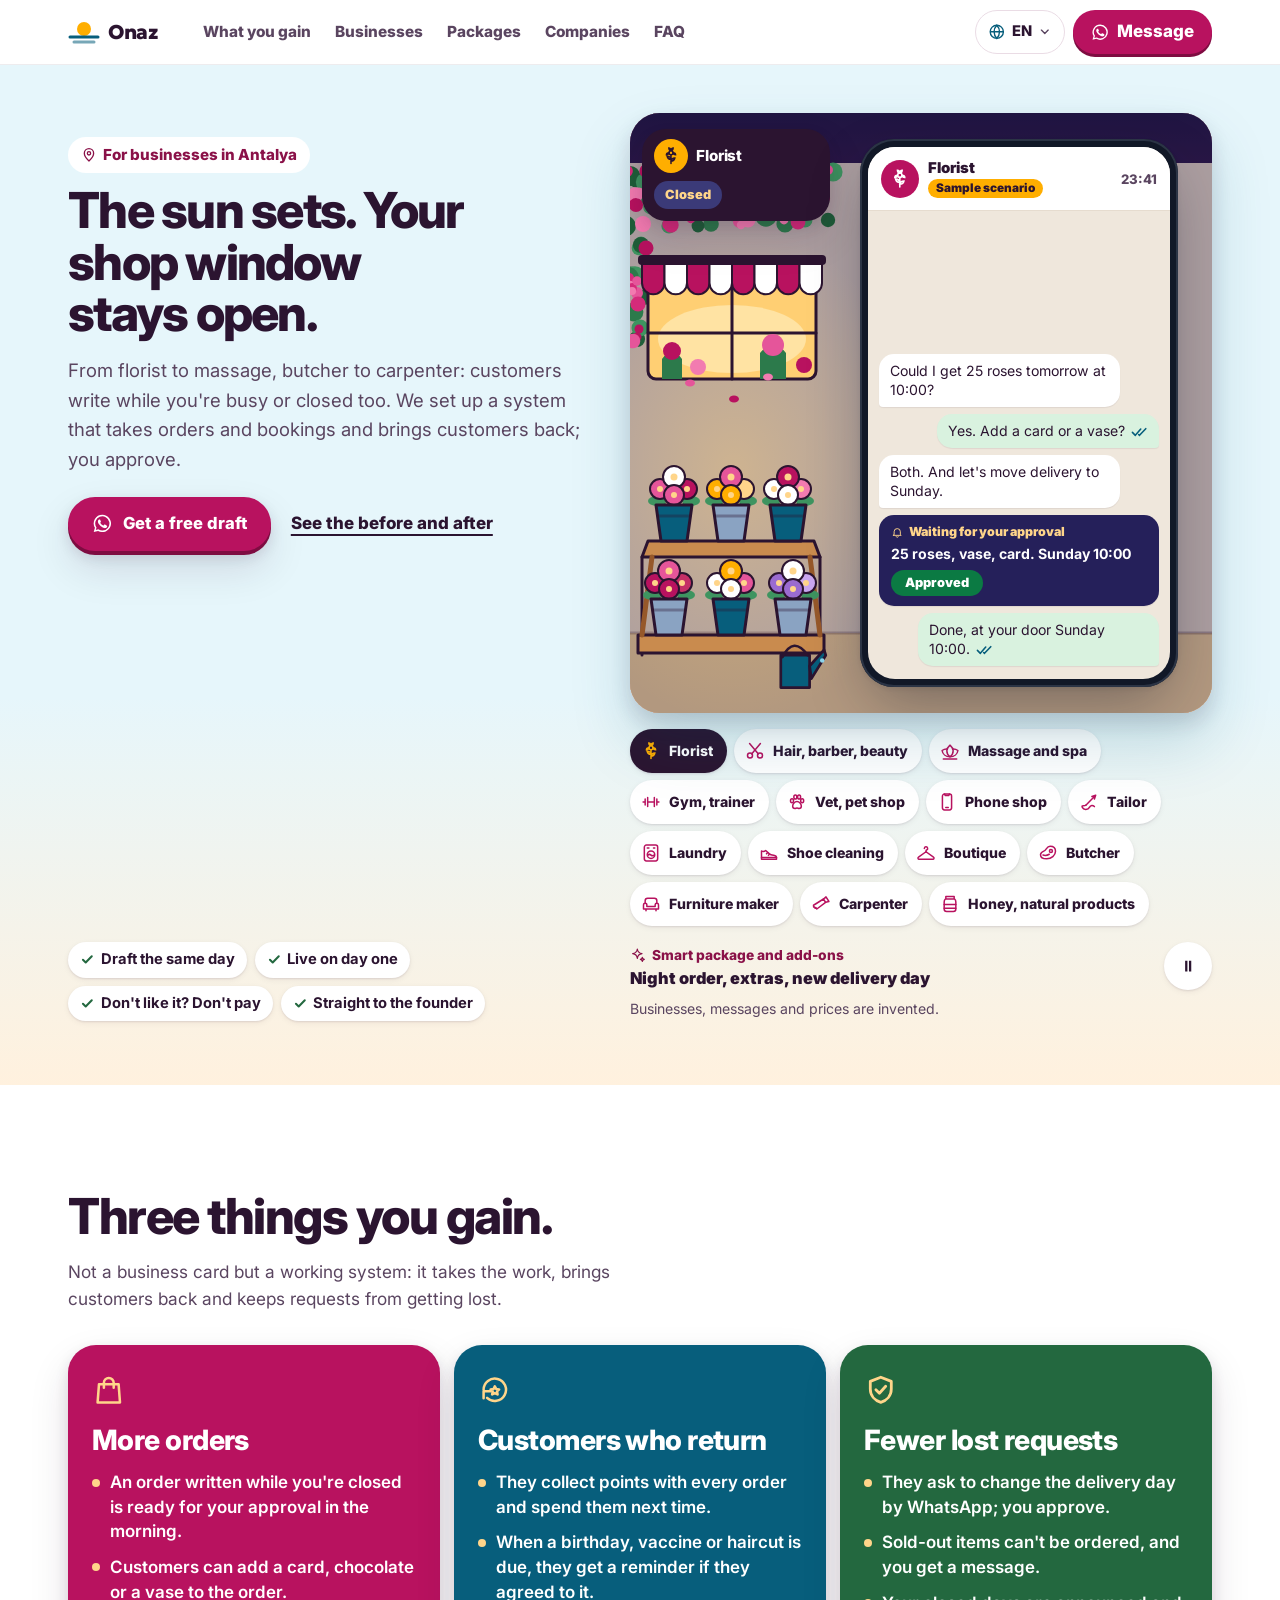
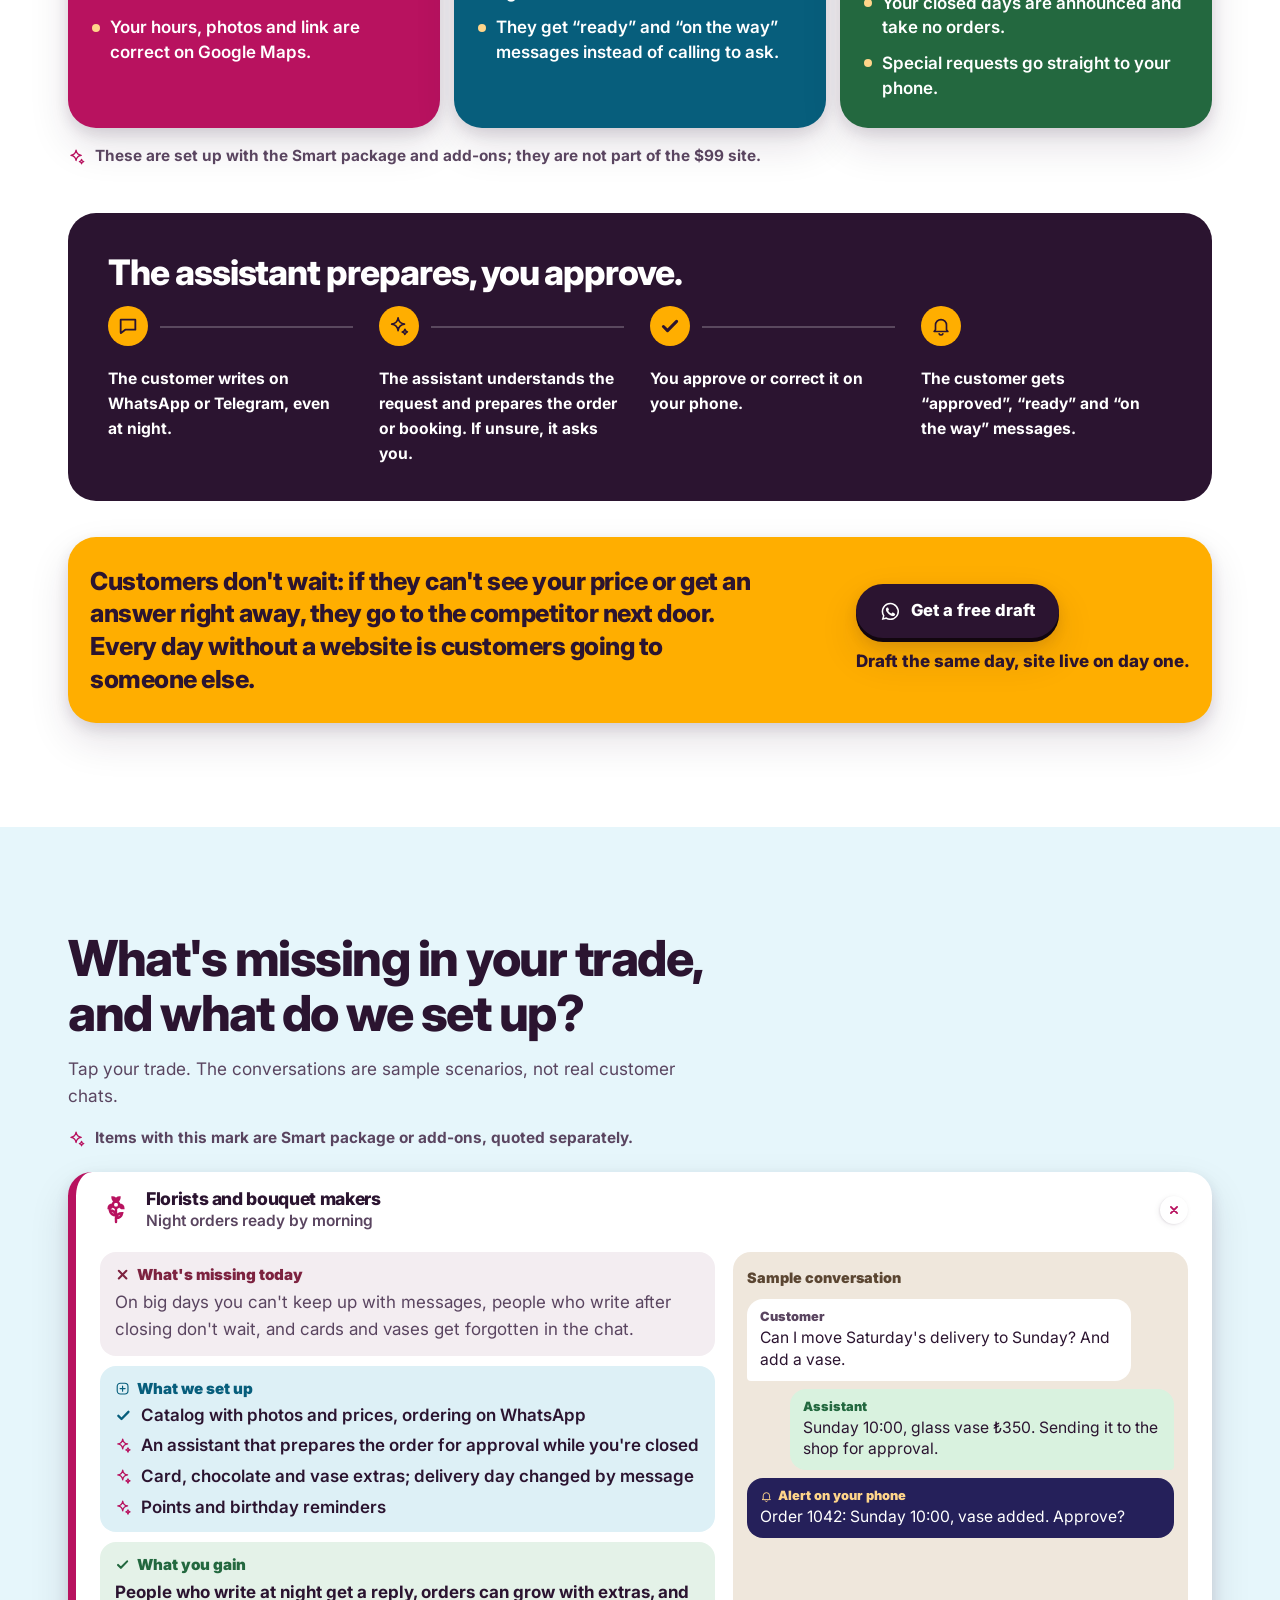
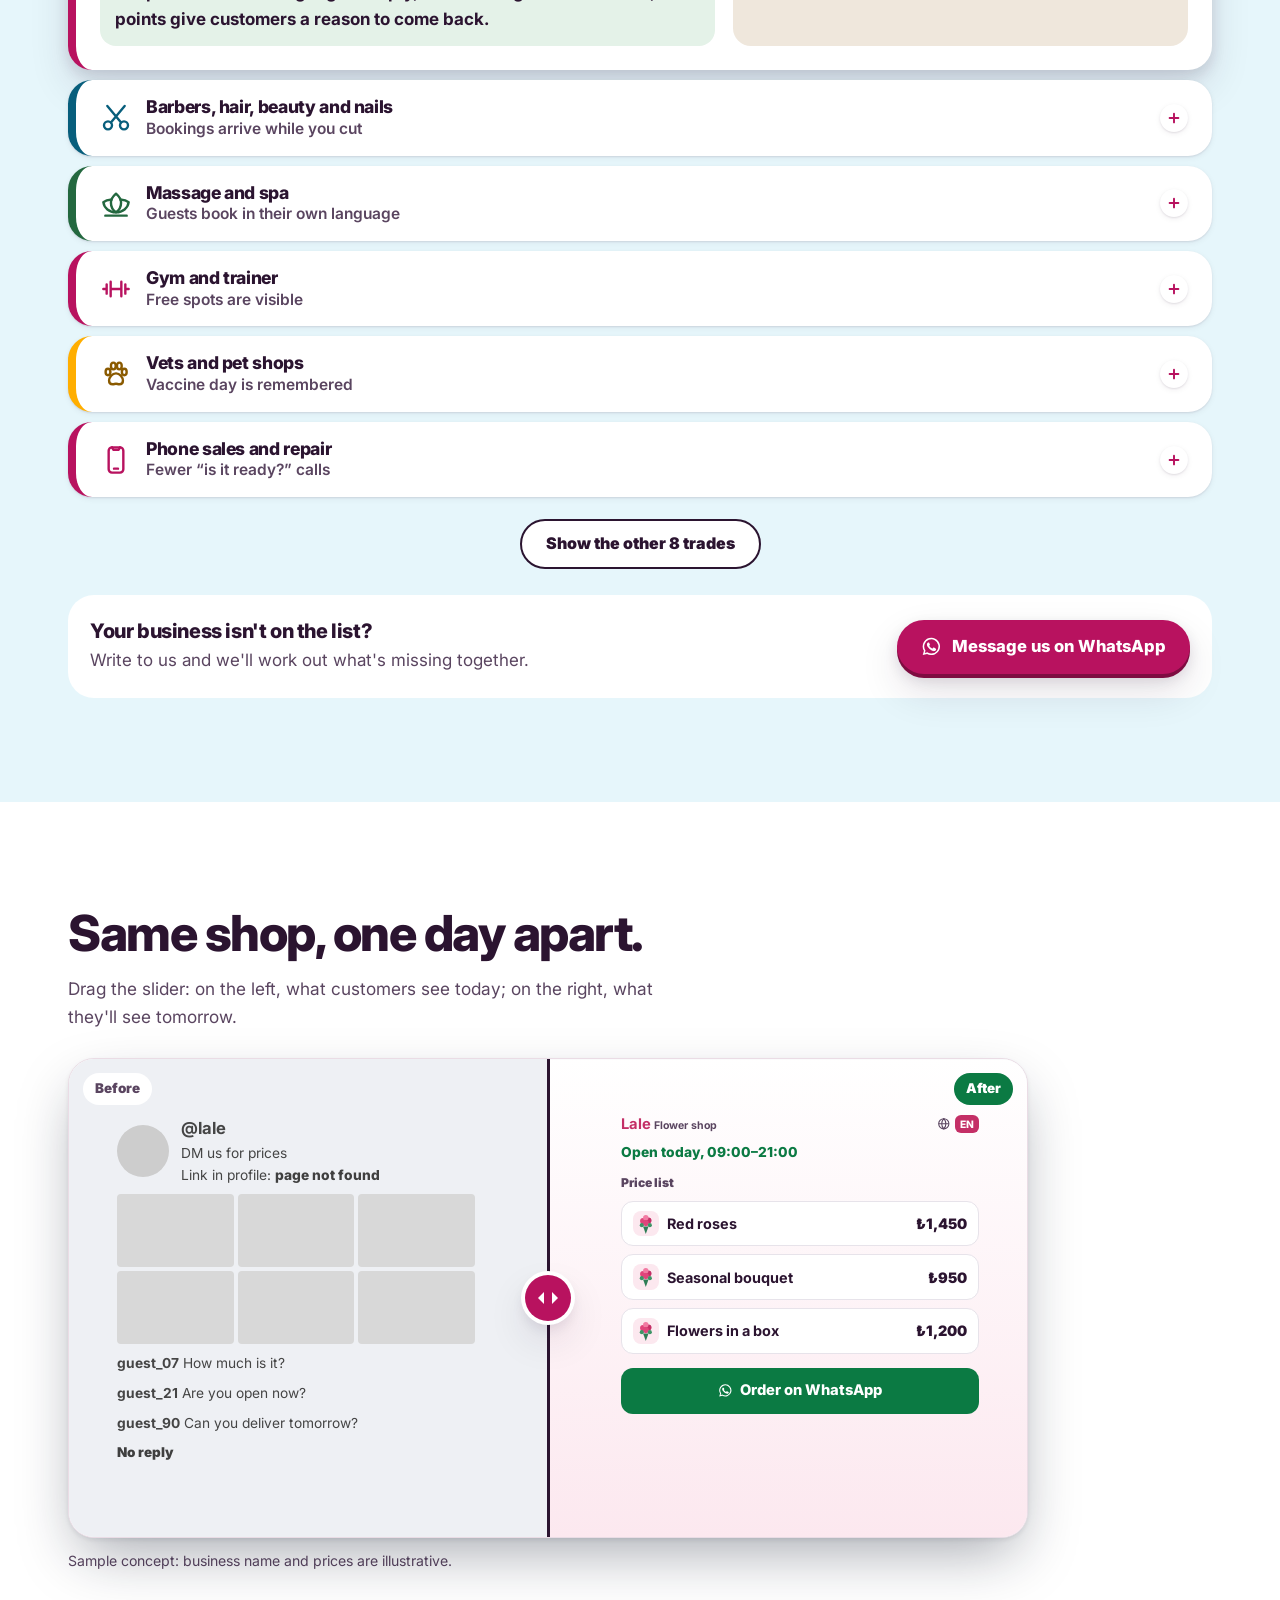
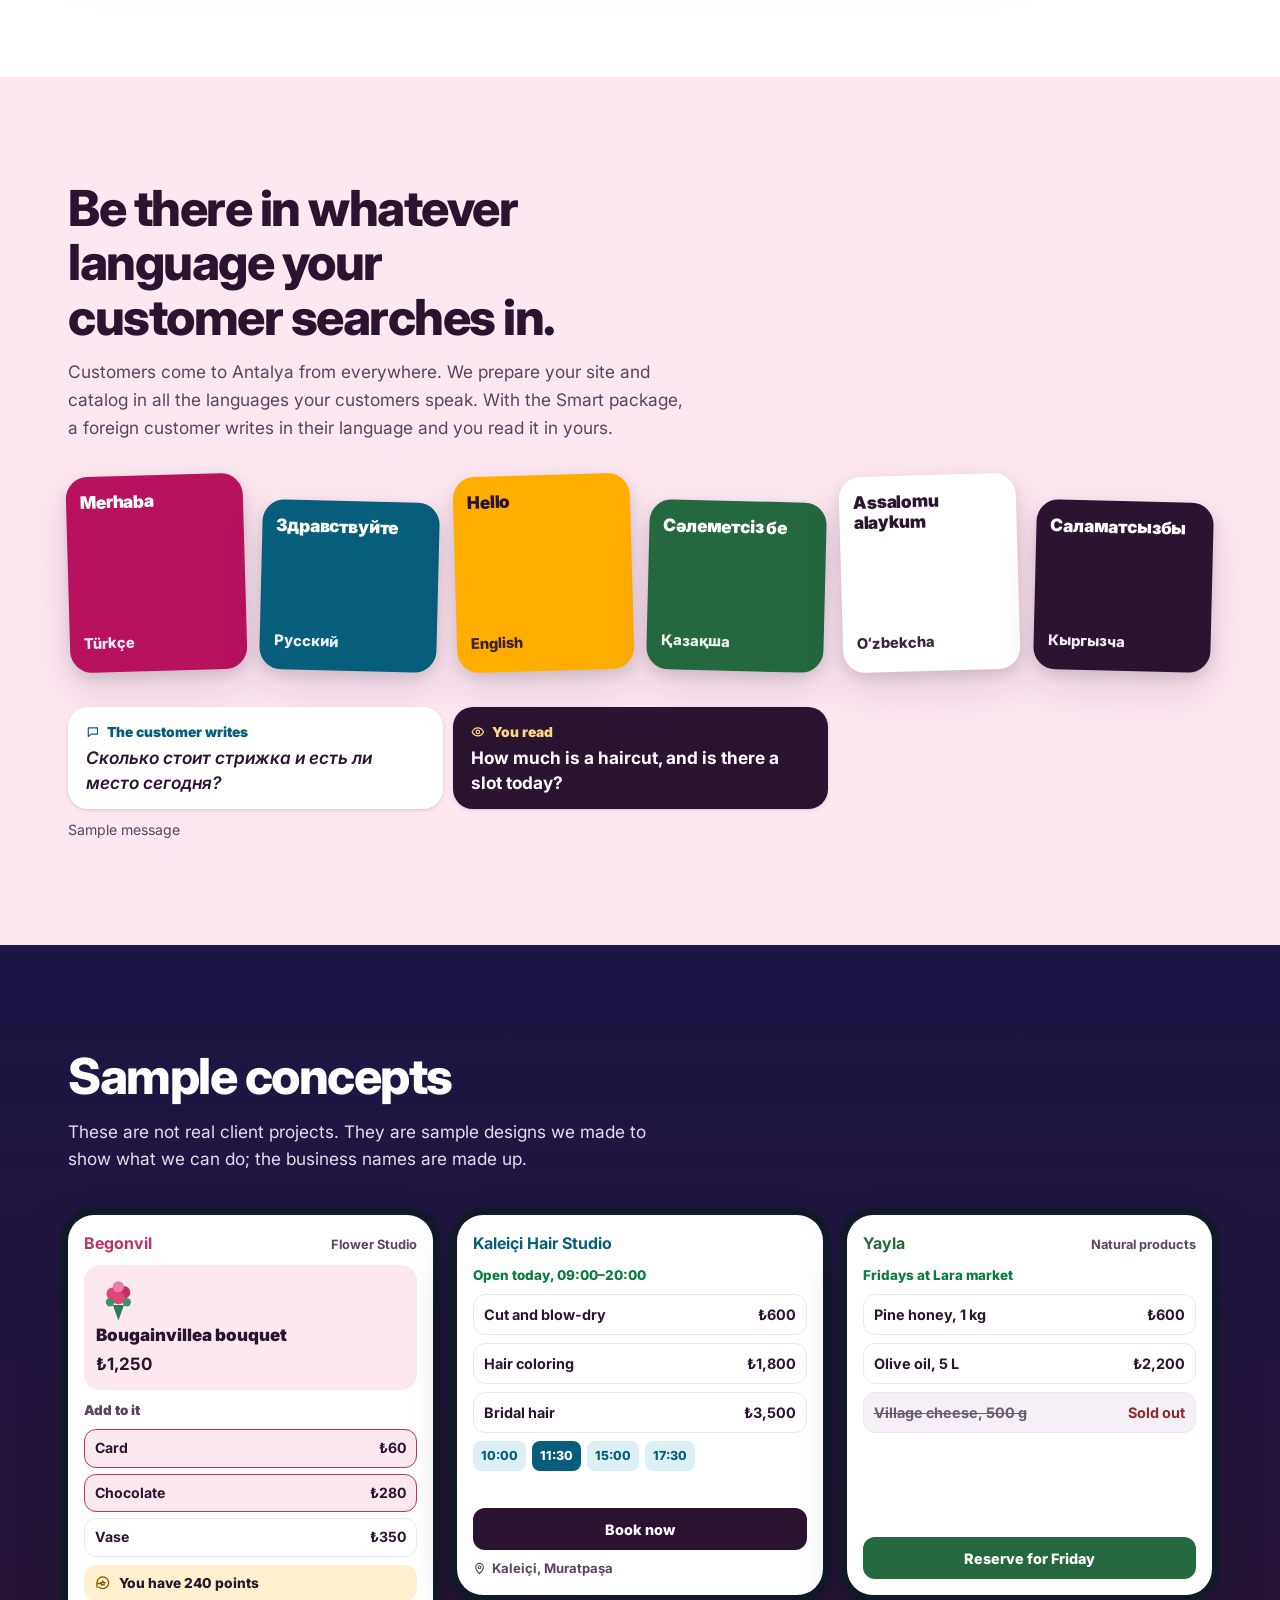
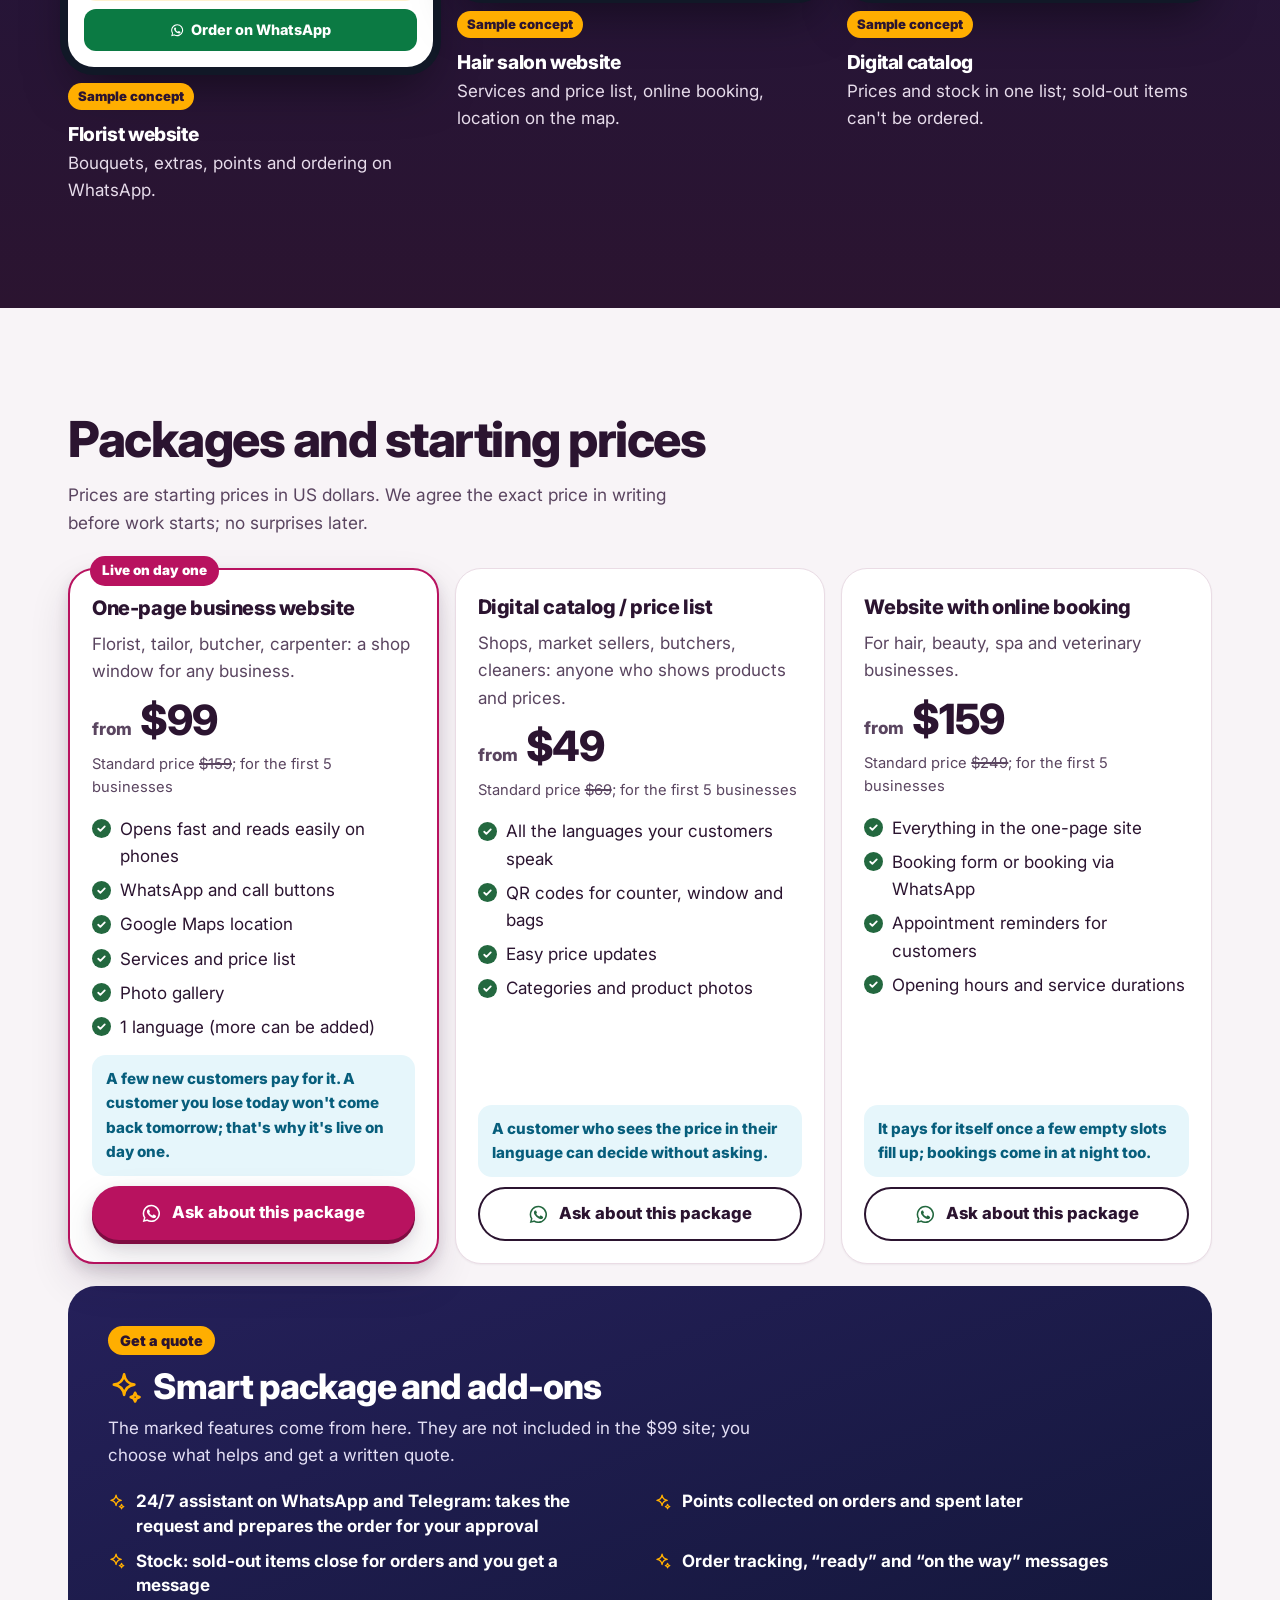
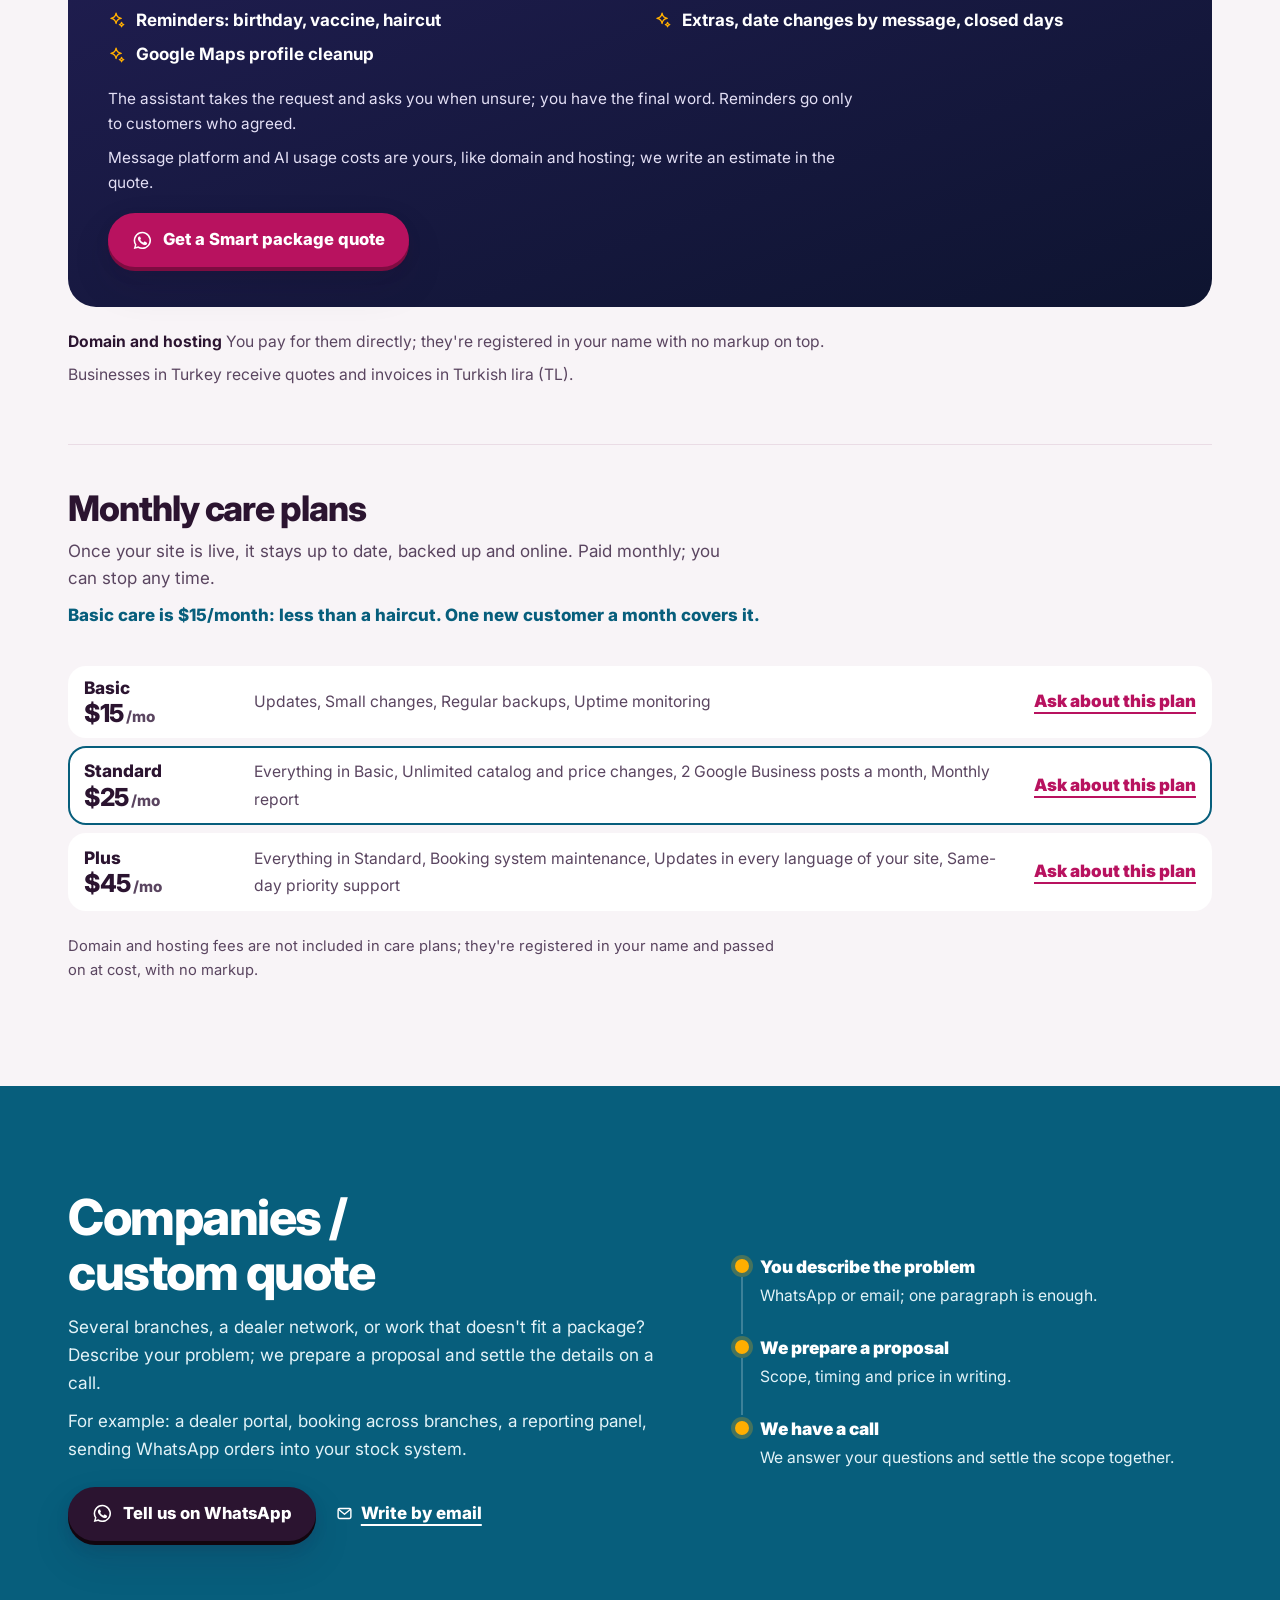
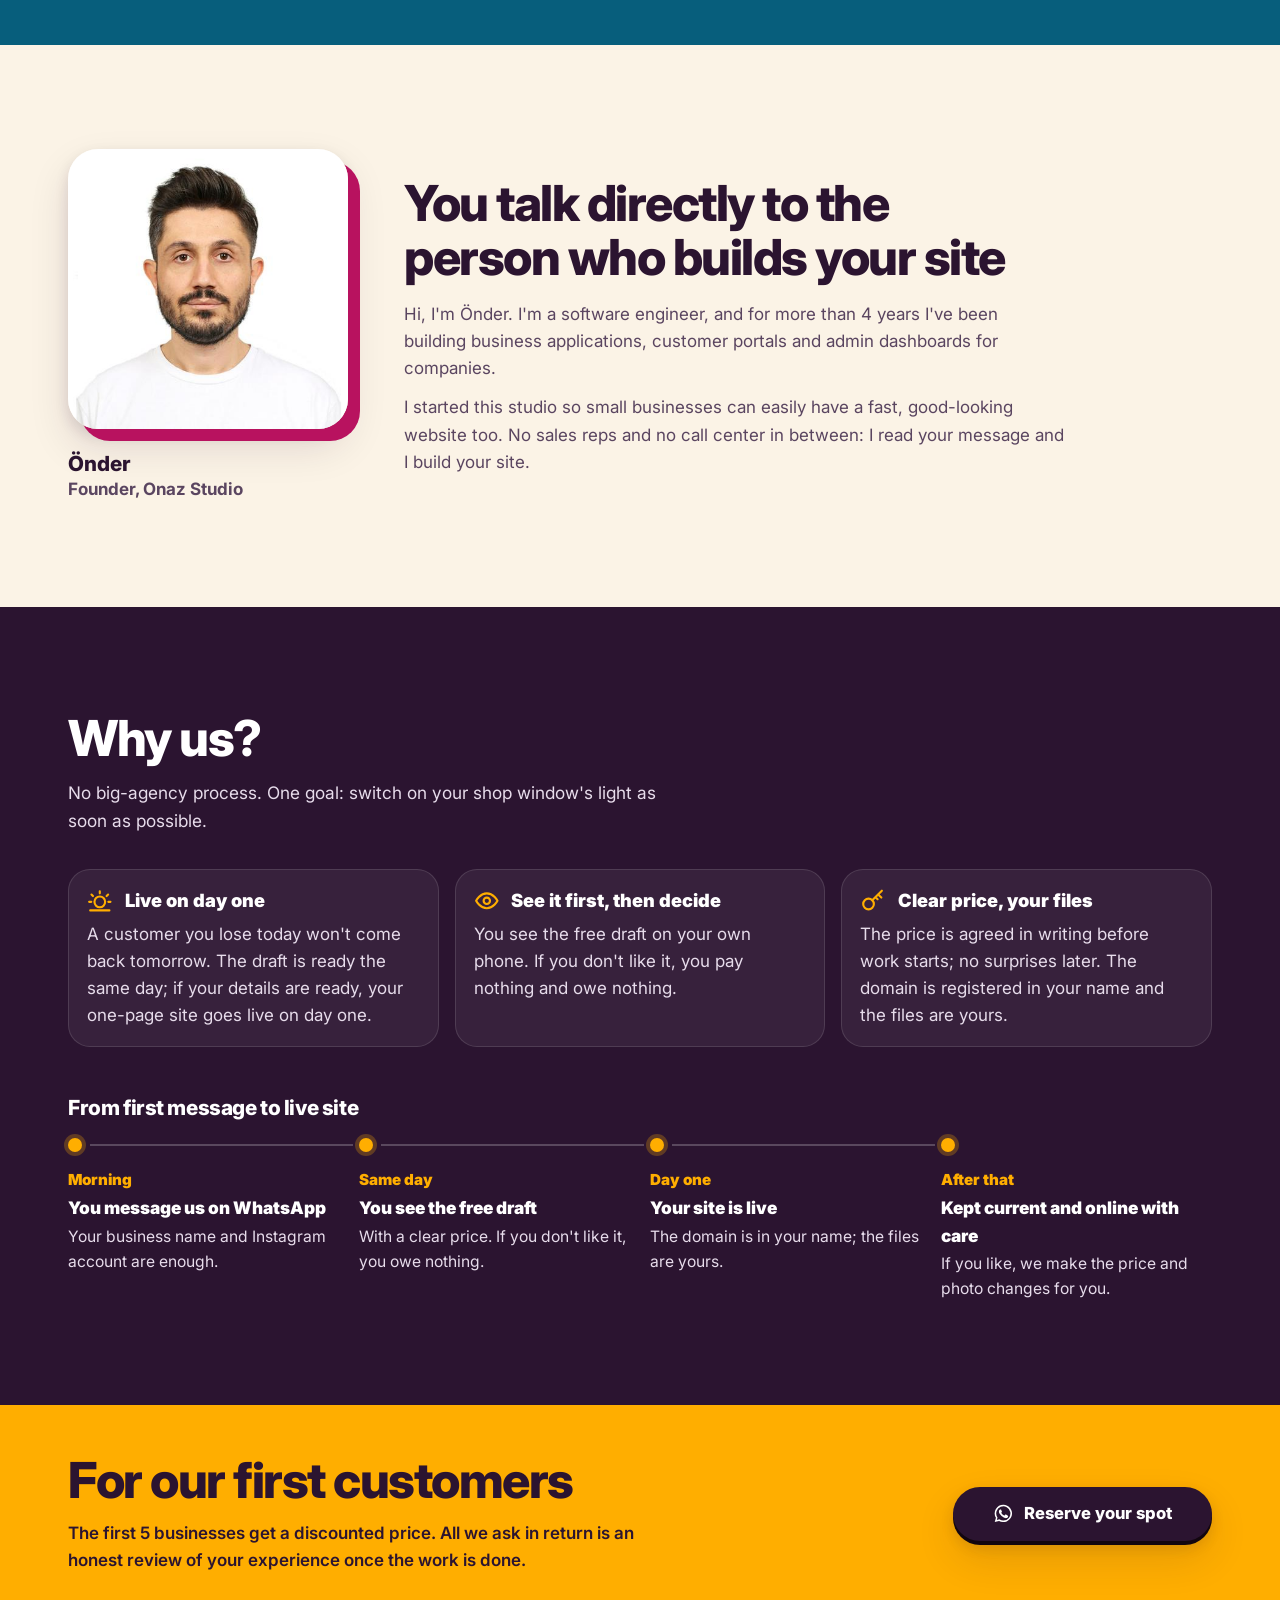
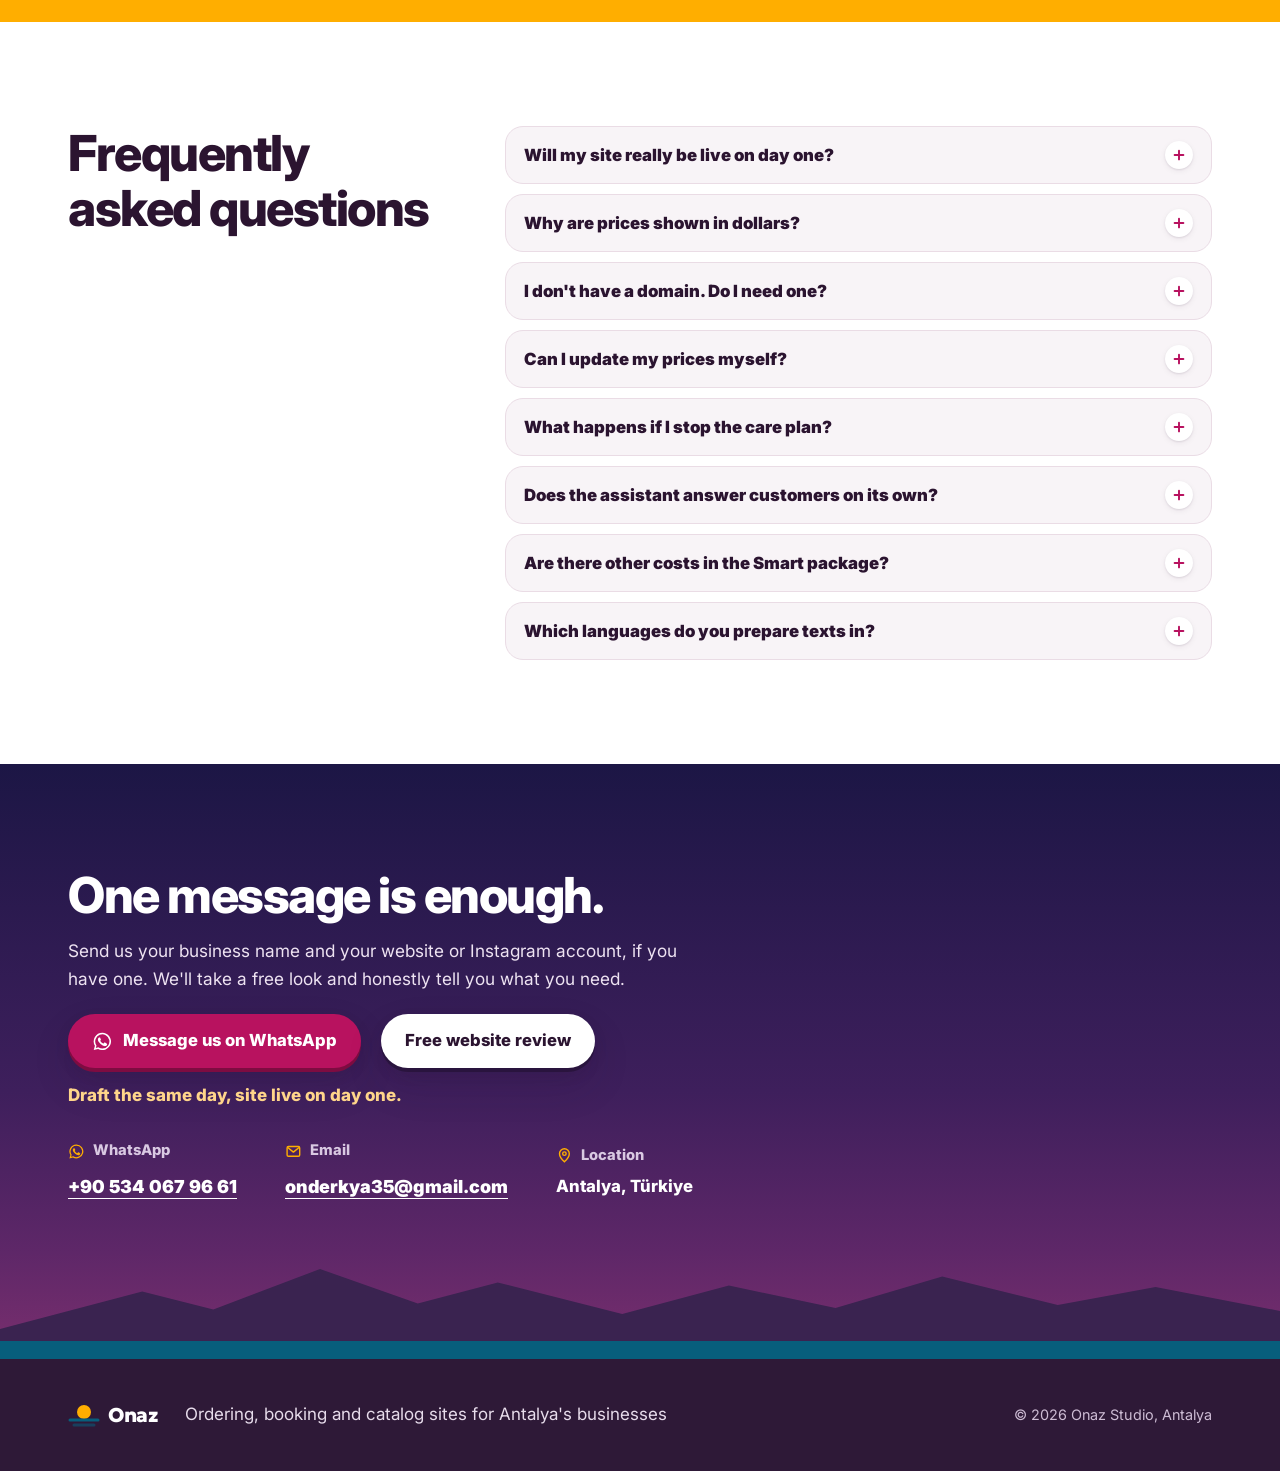
==== commit 4b4767ba: "Onaz Studio: yeni site (14 sektör, 6 dil) Co-Authored-By: Claude Opus 5.5 <noreply@anthropic.com>" ====
--- a/index.html
+++ b/index.html
@@ -3,15 +3,15 @@
 <head>
   <meta charset="utf-8">
   <meta name="viewport" content="width=device-width, initial-scale=1, viewport-fit=cover">
-  <title>Ondera Studio | Güneş batar, vitrininiz açık kalır</title>
-  <meta name="description" content="Antalya'daki işletmeler için müşterinin dilinde siteler, QR menüler ve online randevu. Dükkân kapanınca da sipariş ve randevu gelir. Ücretsiz taslak aynı gün, site ilk gün yayında.">
+  <title>Onaz Studio Antalya | Güneş batar, vitrininiz açık kalır</title>
+  <meta name="description" content="Antalya'daki esnaf ve mağazalar için sipariş, randevu ve katalog siteleri; isterseniz 7/24 asistan, puan ve sipariş takibi. Ücretsiz taslak aynı gün.">
   <meta name="theme-color" content="#E6F6FB">
   <link rel="icon" href="img/favicon.svg" type="image/svg+xml">
   <link rel="apple-touch-icon" href="img/apple-touch-icon.png">
   <meta property="og:type" content="website">
-  <meta property="og:site_name" content="Ondera Studio">
-  <meta property="og:title" content="Ondera Studio | Güneş batar, vitrininiz açık kalır">
-  <meta property="og:description" content="Müşteriniz hangi dilde ararsa orada olun: fiyatlarınız görünür, gece bile WhatsApp'tan sipariş ve randevu gelir. Taslak aynı gün, site ilk gün yayında.">
+  <meta property="og:site_name" content="Onaz Studio">
+  <meta property="og:title" content="Onaz Studio | Güneş batar, vitrininiz açık kalır">
+  <meta property="og:description" content="Daha çok sipariş, geri gelen müşteri, daha az kayıp talep. Ücretsiz taslak aynı gün.">
   <meta property="og:image" content="https://onderkya.github.io/img/og.png">
   <meta property="og:locale" content="tr_TR">
   <meta name="twitter:card" content="summary_large_image">
@@ -27,31 +27,30 @@
   (function () {
     var L = ["tr", "en", "ru", "kk", "uz", "ky"], l = null, d = document.documentElement;
     try { var q = (new URLSearchParams(location.search).get("lang") || "").toLowerCase(); if (L.indexOf(q) > -1) l = q; } catch (e) {}
-    if (!l) { try { var s = localStorage.getItem("ondera-lang"); if (L.indexOf(s) > -1) l = s; } catch (e) {} }
+    if (!l) { try { var s = localStorage.getItem("site-lang"); if (L.indexOf(s) > -1) l = s; } catch (e) {} }
     if (!l) {
       var n = navigator.languages && navigator.languages.length ? navigator.languages : [navigator.language || ""];
       var map = { kk: "kk", uz: "uz", ky: "ky", ru: "ru", uk: "ru", be: "ru", tr: "tr", en: "en" };
       for (var i = 0; i < n.length && !l; i++) l = map[String(n[i]).toLowerCase().split(/[-_]/)[0]] || null;
       if (!l) l = "en";
     }
-    window.ONDERA_LANG = l;
+    window.SITE_LANG = l;
     d.lang = l;
-    if (l !== "tr") {
-      d.className += " i18n-wait";
-      var sc = document.createElement("script");
-      sc.src = "js/i18n/" + l + ".js"; sc.setAttribute("data-dict", l);
-      document.head.appendChild(sc);
-      setTimeout(function () { d.classList.remove("i18n-wait"); }, 3000);
-    }
+    d.className += " i18n-wait";
+    var sc = document.createElement("script");
+    sc.src = "js/i18n/" + l + ".js"; sc.setAttribute("data-dict", l);
+    document.head.appendChild(sc);
+    setTimeout(function () { d.classList.remove("i18n-wait"); }, 3000);
   })();
   </script>
   <link rel="preconnect" href="https://fonts.googleapis.com">
   <link rel="preconnect" href="https://fonts.gstatic.com" crossorigin>
-  <link rel="stylesheet" href="https://fonts.googleapis.com/css2?family=Geologica:wght@700;800&family=Montserrat+Alternates:wght@700;800&family=Nunito:wght@400;600;700;800;900&display=swap">
+  <link rel="stylesheet" href="https://fonts.googleapis.com/css2?family=Geologica:wght@700;800&family=Montserrat:wght@700;800&family=Nunito:wght@400;600;700;800;900&display=swap">
   <!-- Özbekçe oʻ / gʻ işaretleri (U+02BB, U+02BC) için yalnız bu iki glifi içeren küçük Inter alt kümesi: Nunito'da bu işaret çok geniş duruyor -->
   <link rel="stylesheet" href="https://fonts.googleapis.com/css2?family=Inter:wght@400;600;700;800;900&text=%CA%BB%CA%BC&display=swap">
   <link rel="stylesheet" href="css/style.css">
   <script src="js/config.js" defer></script>
+  <script src="js/scenes.js" defer></script>
   <script src="js/main.js" defer></script>
 </head>
 <body>
@@ -61,16 +60,7 @@
   <symbol id="i-scissors" viewBox="0 0 24 24"><g fill="none" stroke="currentColor" stroke-width="1.8" stroke-linecap="round"><circle cx="6" cy="17.5" r="3"/><circle cx="18" cy="17.5" r="3"/><path d="M8.2 15.4 18.5 3M15.8 15.4 5.5 3"/></g></symbol>
   <symbol id="i-spark" viewBox="0 0 24 24"><g fill="none" stroke="currentColor" stroke-width="1.8" stroke-linejoin="round"><path d="M11 3c.6 4.4 2.6 6.4 7 7-4.4.6-6.4 2.6-7 7-.6-4.4-2.6-6.4-7-7 4.4-.6 6.4-2.6 7-7Z"/><path d="M18.5 15.5c.3 1.9 1.1 2.7 3 3-1.9.3-2.7 1.1-3 3-.3-1.9-1.1-2.7-3-3 1.9-.3 2.7-1.1 3-3Z"/></g></symbol>
   <symbol id="i-lotus" viewBox="0 0 24 24"><g fill="none" stroke="currentColor" stroke-width="1.8" stroke-linecap="round" stroke-linejoin="round"><path d="M12 19c-2.6-1.8-3.8-4.2-3.8-7.2 0-2.2 1.3-4.6 3.8-6.8 2.5 2.2 3.8 4.6 3.8 6.8 0 3-1.2 5.4-3.8 7.2Z"/><path d="M8.6 9.6C6.4 9.4 4.4 10 2.5 11.4c.6 4.4 4.4 7.6 9.5 7.6 5.1 0 8.9-3.2 9.5-7.6-1.9-1.4-3.9-2-6.1-1.8"/><path d="M4 21.5h16"/></g></symbol>
-  <symbol id="i-cup" viewBox="0 0 24 24"><g fill="none" stroke="currentColor" stroke-width="1.8" stroke-linecap="round" stroke-linejoin="round"><path d="M4 9h13v5a5 5 0 0 1-5 5H9a5 5 0 0 1-5-5V9ZM17 10.5h1.5a2.5 2.5 0 0 1 0 5H16.5M8 2.8c-.8 1 .8 2-.1 3.2M12 2.8c-.8 1 .8 2-.1 3.2"/><path d="M3 21.5h15"/></g></symbol>
-  <symbol id="i-cake" viewBox="0 0 24 24"><g fill="none" stroke="currentColor" stroke-width="1.8" stroke-linecap="round" stroke-linejoin="round"><path d="M4 21V13a2 2 0 0 1 2-2h12a2 2 0 0 1 2 2v8M2.5 21h19M4 15.5c1.3 1.2 2.7 1.2 4 0s2.7-1.2 4 0 2.7 1.2 4 0 2.7-1.2 4 0M12 11V7.5M12 5.5c-.9-.7-.9-1.8 0-3 .9 1.2.9 2.3 0 3Z"/></g></symbol>
-  <symbol id="i-cross" viewBox="0 0 24 24"><path fill="none" stroke="currentColor" stroke-width="1.8" stroke-linejoin="round" d="M9 3h6v6h6v6h-6v6H9v-6H3V9h6Z"/></symbol>
-  <symbol id="i-bed" viewBox="0 0 24 24"><g fill="none" stroke="currentColor" stroke-width="1.8" stroke-linecap="round" stroke-linejoin="round"><path d="M2.5 19V5M2.5 15h19v4M21.5 15v-3a3 3 0 0 0-3-3H11v6"/><circle cx="6.5" cy="11" r="2"/></g></symbol>
   <symbol id="i-hanger" viewBox="0 0 24 24"><g fill="none" stroke="currentColor" stroke-width="1.8" stroke-linecap="round" stroke-linejoin="round"><path d="M10 6.5a2 2 0 1 1 2.7 1.9c-.5.2-.7.6-.7 1.1v1"/><path d="M12 10.5 3 17a1.3 1.3 0 0 0 .8 2.4h16.4A1.3 1.3 0 0 0 21 17Z"/></g></symbol>
-  <symbol id="i-tooth" viewBox="0 0 24 24"><path fill="none" stroke="currentColor" stroke-width="1.8" stroke-linejoin="round" d="M7.5 3C5 3 3.5 5 3.5 7.6c0 2.6 1.3 4 1.8 6.6.5 2.7.9 6.8 2.7 6.8 1.9 0 1.6-5.2 4-5.2s2.1 5.2 4 5.2c1.8 0 2.2-4.1 2.7-6.8.5-2.6 1.8-4 1.8-6.6C20.5 5 19 3 16.5 3 14.6 3 13.6 4 12 4s-2.6-1-4.5-1Z"/></symbol>
-  <symbol id="i-dumbbell" viewBox="0 0 24 24"><g fill="none" stroke="currentColor" stroke-width="1.8" stroke-linecap="round"><path d="M8 12h8M5 8.5v7M8 6.5v11M16 6.5v11M19 8.5v7M2.5 12H5M19 12h2.5"/></g></symbol>
-  <symbol id="i-house" viewBox="0 0 24 24"><g fill="none" stroke="currentColor" stroke-width="1.8" stroke-linecap="round" stroke-linejoin="round"><path d="M3 11 12 3.5 21 11M5.5 9v11.5h13V9"/><path d="M10 20.5v-6h4v6"/></g></symbol>
-  <symbol id="i-wrench" viewBox="0 0 24 24"><path fill="none" stroke="currentColor" stroke-width="1.8" stroke-linecap="round" stroke-linejoin="round" d="M14.7 6.3a4.5 4.5 0 0 0 5.8 5.8L13 19.6a2.1 2.1 0 0 1-3-3l7.5-7.4M14.7 6.3a4.5 4.5 0 0 1 5.6-3.5l-2.8 2.8.4 2.4 2.4.4 2.8-2.8M10 16.6 4 22.6"/></symbol>
-  <symbol id="i-book" viewBox="0 0 24 24"><g fill="none" stroke="currentColor" stroke-width="1.8" stroke-linecap="round" stroke-linejoin="round"><path d="M12 6.5C10 5 7.3 4.5 3 4.5v14c4.3 0 7 .5 9 2 2-1.5 4.7-2 9-2v-14c-4.3 0-7 .5-9 2ZM12 6.5v14"/></g></symbol>
   <symbol id="i-search" viewBox="0 0 24 24"><g fill="none" stroke="currentColor" stroke-width="2" stroke-linecap="round"><circle cx="10.5" cy="10.5" r="6.5"/><path d="m15.5 15.5 5.5 5.5"/></g></symbol>
   <symbol id="i-moon" viewBox="0 0 24 24"><path fill="none" stroke="currentColor" stroke-width="2" stroke-linejoin="round" d="M20 14.5A8.5 8.5 0 1 1 9.5 4a7 7 0 0 0 10.5 10.5Z"/></symbol>
   <symbol id="i-chat" viewBox="0 0 24 24"><path fill="none" stroke="currentColor" stroke-width="2" stroke-linejoin="round" d="M4 5h16v11H9l-5 4Z"/></symbol>
@@ -92,20 +82,36 @@
   <symbol id="i-pin" viewBox="0 0 24 24"><g fill="none" stroke="currentColor" stroke-width="2"><path d="M12 21s-7-6.2-7-11.5a7 7 0 0 1 14 0C19 14.8 12 21 12 21Z"/><circle cx="12" cy="9.5" r="2.5"/></g></symbol>
   <symbol id="i-bouquet" viewBox="0 0 64 64"><path d="M24 40 32 62l8-22Z" fill="#2E7D55"/><circle cx="24" cy="24" r="9" fill="#E0457B"/><circle cx="40" cy="22" r="9" fill="#C42F66"/><circle cx="32" cy="14" r="8" fill="#F27BA3"/><circle cx="32" cy="30" r="9" fill="#E0457B"/><circle cx="20" cy="36" r="6" fill="#3E9466"/><circle cx="44" cy="36" r="6" fill="#3E9466"/></symbol>
   <symbol id="i-logo" viewBox="0 0 32 32"><circle cx="16" cy="13" r="7" fill="#FFAE00"/><path d="M2 21h28" stroke="#075E7C" stroke-width="3" stroke-linecap="round"/><path d="M6 26h20" stroke="#075E7C" stroke-width="3" stroke-linecap="round" opacity=".55"/></symbol>
+  <symbol id="i-paw" viewBox="0 0 24 24"><g fill="none" stroke="currentColor" stroke-width="1.8" stroke-linecap="round" stroke-linejoin="round"><ellipse cx="6" cy="10.5" rx="1.8" ry="2.4"/><ellipse cx="10" cy="6" rx="1.8" ry="2.5"/><ellipse cx="14.5" cy="6" rx="1.8" ry="2.5"/><ellipse cx="18.2" cy="10.5" rx="1.8" ry="2.4"/><path d="M12 11.5c-2.8 0-5.2 3-5.2 5.6 0 1.6 1.2 2.6 2.7 2.6 1 0 1.6-.4 2.5-.4s1.500.4 2.500.4c1.500 0 2.700-1 2.700-2.600 0-2.600-2.400-5.600-5.200-5.600Z"/></g></symbol>
+  <symbol id="i-phone" viewBox="0 0 24 24"><g fill="none" stroke="currentColor" stroke-width="1.8" stroke-linecap="round" stroke-linejoin="round"><rect x="6.5" y="2.5" width="11" height="19" rx="2.5"/><path d="M10.500 18.500h3M9 2.500l1 1.800h4l1-1.800"/></g></symbol>
+  <symbol id="i-needle" viewBox="0 0 24 24"><g fill="none" stroke="currentColor" stroke-width="1.8" stroke-linecap="round" stroke-linejoin="round"><path d="M20 4 8.500 15.500M20 4l-1.500 4.500M20 4l-4.500 1.500"/><path d="M8.500 15.500c-2.500 2.500-6-.5-4.500 3s7 3 8.500 0 4-3 6-1"/></g></symbol>
+  <symbol id="i-washer" viewBox="0 0 24 24"><g fill="none" stroke="currentColor" stroke-width="1.8" stroke-linecap="round" stroke-linejoin="round"><rect x="4" y="2.500" width="16" height="19" rx="2.500"/><circle cx="12" cy="14" r="4.500"/><path d="M7.500 6h2M15 6h1.500M8.200 14.500c1.300-1.200 2.500-1.200 3.800 0s2.500 1.200 3.800 0"/></g></symbol>
+  <symbol id="i-shoe" viewBox="0 0 24 24"><g fill="none" stroke="currentColor" stroke-width="1.8" stroke-linecap="round" stroke-linejoin="round"><path d="M3 17.500V9.500c1.500 1 3.500 1 5-.5l4.500 4c1.500 1.200 3.300 1.400 5.200 1.700 2 .3 3.300 1.200 3.300 2.800Z"/><path d="M3 17.500v2h18v-2M10.500 11.500l-1.500 1.500M12.700 13.400l-1.400 1.400"/></g></symbol>
+  <symbol id="i-meat" viewBox="0 0 24 24"><g fill="none" stroke="currentColor" stroke-width="1.8" stroke-linecap="round" stroke-linejoin="round"><path d="M14.500 4c4 0 6.500 2.500 6.500 6 0 5-5 9-10.500 9C6 19 3 17 3 14c0-2.500 2-3.500 4.500-4.500C10 8.500 10.500 4 14.500 4Z"/><circle cx="15.500" cy="9.500" r="1.800"/><path d="M6 14.500c2.500.8 5 .5 7.500-1"/></g></symbol>
+  <symbol id="i-sofa" viewBox="0 0 24 24"><g fill="none" stroke="currentColor" stroke-width="1.8" stroke-linecap="round" stroke-linejoin="round"><path d="M5 11V8a3 3 0 0 1 3-3h8a3 3 0 0 1 3 3v3"/><path d="M3 13a2 2 0 0 1 4 0v2h10v-2a2 2 0 0 1 4 0v5H3ZM6 18v2M18 18v2"/></g></symbol>
+  <symbol id="i-saw" viewBox="0 0 24 24"><g fill="none" stroke="currentColor" stroke-width="1.8" stroke-linecap="round" stroke-linejoin="round"><path d="M3 13.500 15 6l2.500 4L7 18l-1-1.500-1.200.6-.4-1.600-1.200.2Z"/><path d="M15 6l3-2.500 3.500 5.500-4 1"/></g></symbol>
+  <symbol id="i-jar" viewBox="0 0 24 24"><g fill="none" stroke="currentColor" stroke-width="1.8" stroke-linecap="round" stroke-linejoin="round"><path d="M7 3h10v3H7ZM6.500 6h11c1 1 1.500 2 1.500 3.500V18a3 3 0 0 1-3 3H8a3 3 0 0 1-3-3V9.500C5 8 5.500 7 6.500 6Z"/><path d="M5 12.500h14M5 17h14"/></g></symbol>
+  <symbol id="i-bag" viewBox="0 0 24 24"><g fill="none" stroke="currentColor" stroke-width="1.8" stroke-linecap="round" stroke-linejoin="round"><path d="M5 8h14l1 13H4Z"/><path d="M8.500 10.500V7a3.500 3.500 0 0 1 7 0v3.500"/></g></symbol>
+  <symbol id="i-back" viewBox="0 0 24 24"><g fill="none" stroke="currentColor" stroke-width="1.8" stroke-linecap="round" stroke-linejoin="round"><path d="M4 12a8 8 0 1 1 2.500 5.800M4 18v-5h5"/><path d="m12 9.500 1 1.900 2.100.3-1.500 1.500.4 2.100-2-1-1.900 1 .4-2.100-1.500-1.500 2.100-.3Z"/></g></symbol>
+  <symbol id="i-plus" viewBox="0 0 24 24"><g fill="none" stroke="currentColor" stroke-width="1.8" stroke-linecap="round" stroke-linejoin="round"><rect x="3.5" y="3.5" width="17" height="17" rx="5"/><path d="M12 8v8M8 12h8"/></g></symbol>
+  <symbol id="i-dumbbell" viewBox="0 0 24 24"><g fill="none" stroke="currentColor" stroke-width="1.8" stroke-linecap="round"><path d="M8 12h8M5 8.5v7M8 6.5v11M16 6.5v11M19 8.5v7M2.5 12H5M19 12h2.500"/></g></symbol>
+  <symbol id="i-ticks" viewBox="0 0 20 12"><path d="m1.500 6.500 3.500 3.500L11.500 2.500M9 9l1 1 7.500-8" fill="none" stroke="currentColor" stroke-width="1.900" stroke-linecap="round" stroke-linejoin="round"/></symbol>
+  <symbol id="i-img" viewBox="0 0 24 24"><g fill="none" stroke="currentColor" stroke-width="1.800" stroke-linejoin="round"><rect x="3" y="4.500" width="18" height="15" rx="3"/><circle cx="8.500" cy="10" r="1.800"/><path d="m4 18 5-4.500 3 2.500 4-4.500 5 5"/></g></symbol>
+  <symbol id="i-bell" viewBox="0 0 24 24"><g fill="none" stroke="currentColor" stroke-width="1.8" stroke-linecap="round" stroke-linejoin="round"><path d="M6 16V11a6 6 0 0 1 12 0v5l1.500 2h-15Z"/><path d="M10 20.500a2.200 2.200 0 0 0 4 0"/></g></symbol>
 </svg>
 
 <a class="skip" href="#ana" data-i18n="skip">İçeriğe geç</a>
 
 <header class="top" id="top">
   <div class="top-in">
-    <a class="brand" href="#ana" data-i18n-aria="brand.home" aria-label="Ondera Studio ana sayfa">
-      <svg class="brand-mark" aria-hidden="true"><use href="#i-logo"/></svg><span>Ondera</span>
+    <a class="brand" href="#ana" data-i18n-aria="brand.home" aria-label="Onaz Studio ana sayfa">
+      <svg class="brand-mark" aria-hidden="true"><use href="#i-logo"/></svg><span data-brand="short">Onaz</span>
     </a>
     <nav class="nav" data-i18n-aria="nav.label" aria-label="Ana menü">
-      <a href="#hayal" data-i18n="nav.day">Hayal edin</a>
-      <a href="#neden" data-i18n="nav.why">Neden Ondera</a>
+      <a href="#kazanc" data-i18n="nav.gain">Kazancınız</a>
+      <a href="#sektorler" data-i18n="nav.who">Sektörler</a>
       <a href="#paketler" data-i18n="nav.services">Paketler</a>
-      <a href="#ornekler" data-i18n="nav.work">Örnekler</a>
+      <a href="#kurumsal" data-i18n="nav.corp">Kurumsal</a>
       <a href="#sss" data-i18n="nav.faq">SSS</a>
     </nav>
     <div class="top-tools">
@@ -128,13 +134,12 @@
   </div>
   <div class="m-menu" id="m-menu" hidden>
     <nav data-i18n-aria="nav.label" aria-label="Ana menü">
-      <a href="#hayal" data-i18n="nav.day">Hayal edin</a>
       <a href="#kazanc" data-i18n="nav.gain">Kazancınız</a>
-      <a href="#neden" data-i18n="nav.why">Neden Ondera</a>
       <a href="#sektorler" data-i18n="nav.who">Sektörler</a>
       <a href="#paketler" data-i18n="nav.services">Paketler</a>
+      <a href="#kurumsal" data-i18n="nav.corp">Kurumsal</a>
       <a href="#ornekler" data-i18n="nav.work">Örnekler</a>
-      <a href="#kurucu" data-i18n="nav.founder">Kurucu</a>
+      <a href="#neden" data-i18n="nav.why">Neden biz</a>
       <a href="#sss" data-i18n="nav.faq">SSS</a>
       <a href="#iletisim" data-i18n="nav.contact">İletişim</a>
     </nav>
@@ -156,130 +161,370 @@
   <!-- 1. KAHRAMAN: gün batımında Antalya + gece sipariş alan site -->
   <section class="hero" aria-labelledby="h-title">
     <div class="hero-copy">
+      <p class="hero-place"><svg aria-hidden="true"><use href="#i-pin"/></svg><span data-i18n="hero.place">Antalya'daki işletmeler için</span></p>
       <h1 id="h-title" class="display" data-i18n="hero.h1">Güneş batar, vitrininiz açık kalır.</h1>
-      <p class="lead" data-i18n="hero.lead">Dükkânı kapattığınızda siteniz çalışmaya devam eder: müşteri fiyatlarınızı kendi dilinde görür, gece bile WhatsApp'tan sipariş verir ya da randevu alır. Sabah iş sizi bekler.</p>
+      <p class="lead" data-i18n="hero.lead">Çiçekçiden masaja, kasaptan marangoza: müşteri siz meşgul ya da kapalıyken de yazar. Siparişi ve randevuyu alan, müşteriyi geri getiren düzeni kurarız; siz onaylarsınız.</p>
       <div class="actions">
         <a class="btn js-wa" data-msg="msg.draft" href="https://wa.me/905340679661" rel="noopener"><svg aria-hidden="true"><use href="#i-wa"/></svg><span data-i18n="cta.draft">Ücretsiz taslak isteyin</span></a>
         <a class="link" href="#once-sonra" data-i18n="hero.seeBA">Önce ve sonrayı görün</a>
       </div>
-      <ul class="facts">
-        <li><svg aria-hidden="true"><use href="#i-check"/></svg><span data-i18n="hero.f1">Taslak aynı gün</span></li>
-        <li><svg aria-hidden="true"><use href="#i-check"/></svg><span data-i18n="hero.f2">Site ilk gün yayında</span></li>
-        <li><svg aria-hidden="true"><use href="#i-check"/></svg><span data-i18n="hero.f3">Beğenmezseniz ödemezsiniz</span></li>
-        <li><svg aria-hidden="true"><use href="#i-check"/></svg><span data-i18n="hero.f4">Kurucuyla doğrudan</span></li>
-      </ul>
-    </div>
-
-    <div class="stage" id="stage" data-scene="day">
-      <div class="world">
-        <svg class="scene" viewBox="0 0 600 560" preserveAspectRatio="xMinYMax slice" role="img" aria-labelledby="scene-t">
-          <title id="scene-t" data-i18n="scene.title">Antalya'da begonvilli bir dükkân; güneş denize batıyor, vitrin ışığı ve tabela yanık kalıyor.</title>
-          <defs>
-            <linearGradient id="g-sky" x1="0" y1="0" x2="0" y2="1"><stop offset="0" stop-color="#8FD6EE"/><stop offset="1" stop-color="#FFE7C2"/></linearGradient>
-            <linearGradient id="g-dusk" x1="0" y1="0" x2="0" y2="1"><stop offset="0" stop-color="#1C1645"/><stop offset=".5" stop-color="#7A2F6E"/><stop offset=".82" stop-color="#E0697A"/><stop offset="1" stop-color="#FF9F5A"/></linearGradient>
-            <linearGradient id="g-sea" x1="0" y1="0" x2="0" y2="1"><stop offset="0" stop-color="#0E86A8"/><stop offset="1" stop-color="#075E7C"/></linearGradient>
-            <radialGradient id="g-glow" cx=".5" cy=".5" r=".5"><stop offset="0" stop-color="#FFD27A" stop-opacity=".85"/><stop offset="1" stop-color="#FFD27A" stop-opacity="0"/></radialGradient>
-            <clipPath id="c-sky"><rect width="600" height="332"/></clipPath>
-          </defs>
-          <rect width="600" height="560" fill="url(#g-sky)"/>
-          <rect class="dusk" width="600" height="560" fill="url(#g-dusk)"/>
-          <g class="stars" fill="#FFF6DA"><circle cx="300" cy="40" r="1.6"/><circle cx="380" cy="80" r="1.2"/><circle cx="452" cy="36" r="1.8"/><circle cx="520" cy="96" r="1.3"/><circle cx="560" cy="30" r="1.5"/><circle cx="250" cy="96" r="1.2"/><circle cx="410" cy="140" r="1.1"/><circle cx="586" cy="150" r="1.2"/></g>
-          <g clip-path="url(#c-sky)"><circle class="sun" cx="112" cy="64" r="34" fill="#FFAE00"/></g>
-          <path class="mount mount-back" d="M190 332 L238 284 L262 296 L300 258 L336 288 L372 266 L414 300 L452 272 L500 304 L548 280 L600 300 L600 332 Z" fill="#8AA3C2"/>
-          <path class="mount" d="M220 332 L262 304 L290 316 L326 290 L360 312 L398 296 L440 320 L486 300 L530 322 L572 308 L600 318 L600 332 Z" fill="#5F7FA6"/>
-          <rect y="330" width="600" height="86" fill="url(#g-sea)"/>
-          <g class="glints" stroke="#FFFFFF" stroke-width="2.6" stroke-linecap="round" opacity=".7"><path d="M440 352h30M462 366h20M420 382h26M500 374h22M380 398h18"/></g>
-          <g class="moonpath" stroke="#FFD58A" stroke-width="2.6" stroke-linecap="round"><path d="M450 352h40M458 366h26M440 382h34M462 398h18"/></g>
-          <rect y="414" width="600" height="146" fill="#F1D7B0"/>
-          <path d="M0 456h600M0 506h600" stroke="#E2C292" stroke-width="2"/>
-          <!-- begonvilli duvar -->
-          <rect x="0" y="118" width="178" height="442" fill="#FBF3E6"/>
-          <rect x="0" y="118" width="178" height="8" fill="#EADBC4"/>
-          <rect class="veil" width="600" height="560" fill="#140C33"/>
-          <g class="win">
-            <rect x="16" y="300" width="132" height="116" rx="10" fill="#CDEFF8" stroke="#2B1430" stroke-width="3"/>
-            <rect class="win-light" x="16" y="300" width="132" height="116" rx="10" fill="#FFCF73"/>
-            <path d="M32 416v-26q12-16 24 0v26ZM68 416v-34q14-18 28 0v34ZM108 416v-22q10-14 20 0v22Z" fill="#2C7A4B"/>
-            <circle cx="44" cy="382" r="9" fill="#D42A7A"/><circle cx="82" cy="374" r="11" fill="#FFAE00"/><circle cx="118" cy="386" r="8" fill="#E5559A"/>
-          </g>
-          <path d="M8 284h148l-10 20H18Z" fill="#B8125F"/>
-          <path d="M28 284l-4 20M52 284l-2 20M76 284v20M100 284l2 20M124 284l4 20" stroke="#FFFFFF" stroke-width="7"/>
-          <path d="M8 284h148" stroke="#2B1430" stroke-width="3"/>
-          <rect class="glow" x="-30" y="250" width="230" height="220" fill="url(#g-glow)"/>
-          <g class="bougain"><circle cx="58" cy="126" r="6.4" fill="#1F5E39"/><circle cx="5" cy="129" r="5.8" fill="#1F5E39"/><circle cx="103" cy="116" r="6.7" fill="#1F5E39"/><circle cx="97" cy="120" r="6.3" fill="#3E9460"/><circle cx="-2" cy="115" r="5.9" fill="#3E9460"/><circle cx="9" cy="119" r="8.5" fill="#2C7A4B"/><circle cx="79" cy="120" r="6.2" fill="#2C7A4B"/><circle cx="37" cy="114" r="5.6" fill="#3E9460"/><circle cx="122" cy="129" r="5.2" fill="#2C7A4B"/><circle cx="73" cy="114" r="6.3" fill="#3E9460"/><circle cx="195" cy="135" r="6.0" fill="#3E9460"/><circle cx="51" cy="123" r="9.3" fill="#2C7A4B"/><circle cx="20" cy="124" r="8.0" fill="#3E9460"/><circle cx="161" cy="123" r="8.5" fill="#3E9460"/><circle cx="28" cy="107" r="6.8" fill="#1F5E39"/><circle cx="68" cy="112" r="8.2" fill="#1F5E39"/><circle cx="105" cy="121" r="5.7" fill="#3E9460"/><circle cx="33" cy="119" r="7.8" fill="#2C7A4B"/><circle cx="133" cy="111" r="5.2" fill="#3E9460"/><circle cx="113" cy="121" r="9.0" fill="#3E9460"/><circle cx="85" cy="113" r="6.9" fill="#3E9460"/><circle cx="137" cy="133" r="8.7" fill="#2C7A4B"/><circle cx="41" cy="108" r="9.1" fill="#3E9460"/><circle cx="174" cy="113" r="7.6" fill="#2C7A4B"/><circle cx="143" cy="112" r="8.7" fill="#3E9460"/><circle cx="15" cy="142" r="8.6" fill="#3E9460"/><circle cx="78" cy="118" r="8.1" fill="#3E9460"/><circle cx="93" cy="113" r="7.9" fill="#2C7A4B"/><circle cx="-2" cy="110" r="5.1" fill="#2C7A4B"/><circle cx="110" cy="105" r="7.9" fill="#2C7A4B"/><circle cx="174" cy="113" r="6.7" fill="#1F5E39"/><circle cx="115" cy="131" r="7.5" fill="#3E9460"/><circle cx="112" cy="101" r="5.1" fill="#3E9460"/><circle cx="188" cy="123" r="8.1" fill="#1F5E39"/><circle cx="90" cy="116" r="6.2" fill="#1F5E39"/><circle cx="137" cy="115" r="8.6" fill="#3E9460"/><circle cx="126" cy="135" r="9.2" fill="#3E9460"/><circle cx="50" cy="117" r="5.4" fill="#3E9460"/><circle cx="71" cy="117" r="5.3" fill="#3E9460"/><circle cx="87" cy="116" r="7.1" fill="#2C7A4B"/><circle cx="25" cy="120" r="8.8" fill="#2C7A4B"/><circle cx="151" cy="120" r="8.3" fill="#2C7A4B"/><circle cx="17" cy="118" r="6.0" fill="#3E9460"/><circle cx="173" cy="127" r="9.4" fill="#1F5E39"/><circle cx="7" cy="107" r="8.8" fill="#2C7A4B"/><circle cx="176" cy="122" r="7.2" fill="#3E9460"/><circle cx="162" cy="123" r="6.3" fill="#2C7A4B"/><circle cx="77" cy="113" r="7.8" fill="#3E9460"/><circle cx="65" cy="135" r="5.9" fill="#3E9460"/><circle cx="22" cy="103" r="5.7" fill="#1F5E39"/><circle cx="27" cy="119" r="7.9" fill="#3E9460"/><circle cx="92" cy="125" r="6.4" fill="#3E9460"/><circle cx="114" cy="118" r="5.6" fill="#1F5E39"/><circle cx="78" cy="119" r="5.3" fill="#1F5E39"/><circle cx="68" cy="98" r="9.4" fill="#2C7A4B"/><circle cx="135" cy="109" r="8.1" fill="#3E9460"/><circle cx="98" cy="108" r="7.2" fill="#3E9460"/><circle cx="1" cy="109" r="7.3" fill="#1F5E39"/><circle cx="179" cy="121" r="7.1" fill="#2C7A4B"/><circle cx="158" cy="100" r="9.5" fill="#3E9460"/><circle cx="72" cy="115" r="5.9" fill="#2C7A4B"/><circle cx="123" cy="120" r="9.2" fill="#2C7A4B"/><circle cx="3" cy="124" r="6.3" fill="#2C7A4B"/><circle cx="24" cy="121" r="8.7" fill="#1F5E39"/><circle cx="61" cy="118" r="9.5" fill="#1F5E39"/><circle cx="22" cy="118" r="5.9" fill="#2C7A4B"/><circle cx="11" cy="117" r="5.3" fill="#2C7A4B"/><circle cx="174" cy="120" r="5.6" fill="#3E9460"/><circle cx="119" cy="122" r="6.2" fill="#1F5E39"/><circle cx="63" cy="124" r="5.6" fill="#3E9460"/><circle cx="66" cy="131" r="7.3" fill="#2C7A4B"/><circle cx="199" cy="130" r="8.2" fill="#2C7A4B"/><circle cx="88" cy="114" r="7.2" fill="#1F5E39"/><circle cx="11" cy="118" r="6.8" fill="#2C7A4B"/><circle cx="62" cy="116" r="5.0" fill="#1F5E39"/><circle cx="24" cy="135" r="8.1" fill="#1F5E39"/><circle cx="-5" cy="129" r="6.4" fill="#2C7A4B"/><circle cx="21" cy="115" r="6.9" fill="#1F5E39"/><circle cx="104" cy="129" r="6.4" fill="#1F5E39"/><circle cx="195" cy="120" r="5.0" fill="#1F5E39"/><circle cx="171" cy="116" r="8.8" fill="#2C7A4B"/><circle cx="67" cy="111" r="9.2" fill="#2C7A4B"/><circle cx="25" cy="120" r="8.2" fill="#3E9460"/><circle cx="154" cy="107" r="6.3" fill="#1F5E39"/><circle cx="59" cy="121" r="5.3" fill="#1F5E39"/><circle cx="197" cy="134" r="9.5" fill="#3E9460"/><circle cx="169" cy="124" r="5.3" fill="#1F5E39"/><circle cx="145" cy="102" r="8.4" fill="#2C7A4B"/><circle cx="38" cy="110" r="6.3" fill="#2C7A4B"/><circle cx="-4" cy="117" r="8.8" fill="#1F5E39"/><circle cx="-4" cy="117" r="7.9" fill="#2C7A4B"/><circle cx="135" cy="125" r="6.1" fill="#1F5E39"/><circle cx="191" cy="98" r="7.0" fill="#1F5E39"/><circle cx="197" cy="125" r="5.9" fill="#1F5E39"/><circle cx="191" cy="114" r="8.5" fill="#1F5E39"/><circle cx="38" cy="123" r="9.0" fill="#3E9460"/><circle cx="31" cy="122" r="6.8" fill="#3E9460"/><circle cx="179" cy="130" r="7.5" fill="#3E9460"/><circle cx="166" cy="105" r="5.4" fill="#3E9460"/><circle cx="158" cy="120" r="6.8" fill="#3E9460"/><circle cx="8" cy="107" r="8.4" fill="#3E9460"/><circle cx="154" cy="101" r="8.9" fill="#1F5E39"/><circle cx="148" cy="112" r="5.2" fill="#3E9460"/><circle cx="156" cy="119" r="5.6" fill="#1F5E39"/><circle cx="60" cy="126" r="6.9" fill="#1F5E39"/><circle cx="73" cy="95" r="6.3" fill="#3E9460"/><circle cx="74" cy="132" r="8.3" fill="#3E9460"/><circle cx="26" cy="113" r="6.2" fill="#3E9460"/><circle cx="17" cy="129" r="6.1" fill="#1F5E39"/><circle cx="159" cy="134" r="7.5" fill="#1F5E39"/><circle cx="21" cy="130" r="5.5" fill="#3E9460"/><circle cx="128" cy="96" r="5.7" fill="#2C7A4B"/><circle cx="64" cy="113" r="7.3" fill="#1F5E39"/><circle cx="-7" cy="117" r="7.5" fill="#1F5E39"/><circle cx="194" cy="112" r="9.1" fill="#1F5E39"/><circle cx="186" cy="109" r="6.9" fill="#3E9460"/><circle cx="81" cy="130" r="5.9" fill="#2C7A4B"/><circle cx="34" cy="106" r="5.8" fill="#3E9460"/><circle cx="43" cy="116" r="5.4" fill="#2C7A4B"/><circle cx="113" cy="124" r="6.7" fill="#3E9460"/><circle cx="171" cy="185" r="5.9" fill="#2C7A4B"/><circle cx="177" cy="374" r="8.4" fill="#1F5E39"/><circle cx="164" cy="213" r="6.7" fill="#3E9460"/><circle cx="178" cy="372" r="7.4" fill="#1F5E39"/><circle cx="185" cy="232" r="6.2" fill="#2C7A4B"/><circle cx="171" cy="264" r="7.2" fill="#3E9460"/><circle cx="185" cy="262" r="9.4" fill="#2C7A4B"/><circle cx="177" cy="163" r="8.1" fill="#3E9460"/><circle cx="178" cy="111" r="7.8" fill="#2C7A4B"/><circle cx="171" cy="247" r="5.4" fill="#2C7A4B"/><circle cx="171" cy="320" r="6.7" fill="#3E9460"/><circle cx="173" cy="260" r="7.0" fill="#1F5E39"/><circle cx="177" cy="271" r="8.8" fill="#2C7A4B"/><circle cx="172" cy="272" r="5.6" fill="#1F5E39"/><circle cx="173" cy="182" r="8.2" fill="#1F5E39"/><circle cx="190" cy="257" r="9.4" fill="#1F5E39"/><circle cx="177" cy="273" r="5.0" fill="#1F5E39"/><circle cx="156" cy="239" r="9.2" fill="#3E9460"/><circle cx="167" cy="288" r="8.8" fill="#1F5E39"/><circle cx="176" cy="311" r="6.1" fill="#2C7A4B"/><circle cx="166" cy="241" r="6.0" fill="#2C7A4B"/><circle cx="175" cy="383" r="7.4" fill="#3E9460"/><circle cx="187" cy="313" r="5.5" fill="#3E9460"/><circle cx="158" cy="185" r="8.2" fill="#1F5E39"/><circle cx="190" cy="272" r="5.4" fill="#2C7A4B"/><circle cx="168" cy="150" r="5.0" fill="#2C7A4B"/><circle cx="172" cy="145" r="6.0" fill="#2C7A4B"/><circle cx="178" cy="180" r="7.9" fill="#1F5E39"/><circle cx="165" cy="131" r="9.3" fill="#3E9460"/><circle cx="169" cy="370" r="6.1" fill="#3E9460"/><circle cx="172" cy="155" r="7.0" fill="#2C7A4B"/><circle cx="159" cy="151" r="5.4" fill="#1F5E39"/><circle cx="179" cy="366" r="7.4" fill="#3E9460"/><circle cx="175" cy="386" r="5.9" fill="#1F5E39"/><circle cx="148" cy="225" r="6.0" fill="#3E9460"/><circle cx="177" cy="351" r="5.0" fill="#3E9460"/><circle cx="163" cy="157" r="6.4" fill="#1F5E39"/><circle cx="181" cy="208" r="6.3" fill="#1F5E39"/><circle cx="168" cy="167" r="7.9" fill="#2C7A4B"/><circle cx="195" cy="116" r="7.1" fill="#2C7A4B"/><circle cx="175" cy="271" r="7.5" fill="#2C7A4B"/><circle cx="177" cy="206" r="9.3" fill="#3E9460"/><circle cx="173" cy="291" r="7.9" fill="#2C7A4B"/><circle cx="176" cy="396" r="5.1" fill="#1F5E39"/><circle cx="179" cy="339" r="9.0" fill="#3E9460"/><circle cx="175" cy="187" r="6.9" fill="#1F5E39"/><circle cx="178" cy="121" r="6.0" fill="#1F5E39"/><circle cx="167" cy="148" r="9.2" fill="#2C7A4B"/><circle cx="190" cy="232" r="7.2" fill="#3E9460"/><circle cx="166" cy="185" r="6.5" fill="#1F5E39"/><circle cx="189" cy="153" r="6.6" fill="#1F5E39"/><circle cx="172" cy="313" r="5.9" fill="#1F5E39"/><circle cx="194" cy="136" r="8.3" fill="#3E9460"/><circle cx="181" cy="233" r="5.3" fill="#1F5E39"/><circle cx="192" cy="131" r="9.4" fill="#1F5E39"/><circle cx="173" cy="342" r="8.4" fill="#2C7A4B"/><circle cx="179" cy="134" r="6.0" fill="#2C7A4B"/><circle cx="175" cy="360" r="6.2" fill="#1F5E39"/><circle cx="170" cy="242" r="5.5" fill="#3E9460"/><circle cx="181" cy="379" r="7.2" fill="#2C7A4B"/><circle cx="185" cy="188" r="9.0" fill="#1F5E39"/><circle cx="186" cy="179" r="6.9" fill="#3E9460"/><circle cx="178" cy="142" r="5.3" fill="#3E9460"/><circle cx="179" cy="169" r="5.7" fill="#1F5E39"/><circle cx="170" cy="200" r="5.2" fill="#2C7A4B"/><circle cx="193" cy="194" r="9.4" fill="#2C7A4B"/><circle cx="179" cy="255" r="6.9" fill="#3E9460"/><circle cx="187" cy="115" r="5.3" fill="#1F5E39"/><circle cx="193" cy="183" r="7.0" fill="#3E9460"/><circle cx="177" cy="270" r="9.0" fill="#3E9460"/><circle cx="150" cy="165" r="5.5" fill="#2C7A4B"/><circle cx="180" cy="141" r="9.2" fill="#1F5E39"/><circle cx="170" cy="347" r="5.9" fill="#3E9460"/><circle cx="178" cy="352" r="9.2" fill="#3E9460"/><circle cx="162" cy="224" r="7.1" fill="#1F5E39"/><circle cx="176" cy="395" r="8.0" fill="#1F5E39"/><circle cx="184" cy="209" r="8.8" fill="#1F5E39"/><circle cx="166" cy="294" r="7.0" fill="#2C7A4B"/><circle cx="174" cy="227" r="5.0" fill="#1F5E39"/><circle cx="179" cy="148" r="5.4" fill="#1F5E39"/><circle cx="175" cy="131" r="9.3" fill="#2C7A4B"/><circle cx="167" cy="157" r="7.5" fill="#2C7A4B"/><circle cx="190" cy="135" r="6.7" fill="#1F5E39"/><circle cx="165" cy="304" r="8.7" fill="#1F5E39"/><circle cx="176" cy="192" r="5.4" fill="#3E9460"/><circle cx="183" cy="243" r="7.1" fill="#1F5E39"/><circle cx="167" cy="156" r="7.4" fill="#1F5E39"/><circle cx="177" cy="389" r="5.9" fill="#1F5E39"/><circle cx="173" cy="392" r="8.3" fill="#1F5E39"/><circle cx="175" cy="390" r="5.1" fill="#1F5E39"/><circle cx="29" cy="116" r="4.9" fill="#D42A7A"/><circle cx="174" cy="387" r="3.5" fill="#B8125F"/><circle cx="181" cy="265" r="5.3" fill="#B8125F"/><circle cx="187" cy="213" r="4.3" fill="#D42A7A"/><circle cx="152" cy="117" r="3.7" fill="#9E0F52"/><circle cx="196" cy="130" r="3.3" fill="#9E0F52"/><circle cx="33" cy="117" r="4.7" fill="#B8125F"/><circle cx="121" cy="126" r="6.2" fill="#D42A7A"/><circle cx="42" cy="111" r="5.4" fill="#D42A7A"/><circle cx="104" cy="115" r="5.5" fill="#D42A7A"/><circle cx="70" cy="110" r="4.3" fill="#E5559A"/><circle cx="21" cy="114" r="3.4" fill="#E5559A"/><circle cx="21" cy="108" r="4.5" fill="#B8125F"/><circle cx="176" cy="135" r="3.5" fill="#9E0F52"/><circle cx="171" cy="132" r="4.2" fill="#B8125F"/><circle cx="173" cy="349" r="4.7" fill="#E5559A"/><circle cx="164" cy="124" r="5.6" fill="#B8125F"/><circle cx="188" cy="102" r="3.1" fill="#9E0F52"/><circle cx="61" cy="125" r="5.0" fill="#E5559A"/><circle cx="202" cy="136" r="5.6" fill="#B8125F"/><circle cx="183" cy="213" r="5.0" fill="#B8125F"/><circle cx="55" cy="119" r="3.7" fill="#9E0F52"/><circle cx="179" cy="115" r="4.1" fill="#B8125F"/><circle cx="176" cy="171" r="5.9" fill="#E5559A"/><circle cx="183" cy="138" r="5.2" fill="#D42A7A"/><circle cx="62" cy="113" r="4.8" fill="#D42A7A"/><circle cx="68" cy="128" r="3.8" fill="#9E0F52"/><circle cx="-3" cy="128" r="4.4" fill="#E5559A"/><circle cx="52" cy="131" r="4.5" fill="#9E0F52"/><circle cx="182" cy="369" r="4.5" fill="#B8125F"/><circle cx="177" cy="290" r="3.2" fill="#D42A7A"/><circle cx="175" cy="390" r="4.4" fill="#E5559A"/><circle cx="74" cy="116" r="6.0" fill="#D42A7A"/><circle cx="161" cy="100" r="3.2" fill="#9E0F52"/><circle cx="95" cy="116" r="3.1" fill="#E5559A"/><circle cx="183" cy="377" r="5.6" fill="#B8125F"/><circle cx="109" cy="129" r="3.9" fill="#B8125F"/><circle cx="169" cy="108" r="3.7" fill="#D42A7A"/><circle cx="63" cy="115" r="4.0" fill="#D42A7A"/><circle cx="26" cy="129" r="3.8" fill="#9E0F52"/><circle cx="181" cy="259" r="4.6" fill="#D42A7A"/><circle cx="187" cy="119" r="4.3" fill="#D42A7A"/><circle cx="180" cy="168" r="3.5" fill="#D42A7A"/><circle cx="157" cy="123" r="5.0" fill="#D42A7A"/><circle cx="108" cy="115" r="4.7" fill="#E5559A"/><circle cx="18" cy="115" r="5.7" fill="#D42A7A"/><circle cx="68" cy="123" r="4.8" fill="#D42A7A"/><circle cx="160" cy="219" r="3.7" fill="#E5559A"/><circle cx="70" cy="115" r="4.0" fill="#D42A7A"/><circle cx="156" cy="110" r="3.7" fill="#D42A7A"/><circle cx="172" cy="200" r="4.6" fill="#E5559A"/><circle cx="30" cy="103" r="5.1" fill="#E5559A"/><circle cx="165" cy="348" r="4.0" fill="#D42A7A"/><circle cx="185" cy="187" r="4.0" fill="#B8125F"/><circle cx="82" cy="115" r="4.5" fill="#B8125F"/><circle cx="168" cy="264" r="5.3" fill="#9E0F52"/><circle cx="22" cy="120" r="5.8" fill="#D42A7A"/><circle cx="7" cy="105" r="3.0" fill="#D42A7A"/><circle cx="26" cy="121" r="4.9" fill="#9E0F52"/><circle cx="172" cy="395" r="3.1" fill="#E5559A"/><circle cx="59" cy="122" r="3.2" fill="#E5559A"/><circle cx="164" cy="242" r="6.0" fill="#B8125F"/><circle cx="189" cy="135" r="5.1" fill="#9E0F52"/><circle cx="181" cy="368" r="4.0" fill="#D42A7A"/><circle cx="177" cy="389" r="5.3" fill="#9E0F52"/><circle cx="178" cy="305" r="5.7" fill="#9E0F52"/><circle cx="168" cy="394" r="3.6" fill="#E5559A"/><circle cx="148" cy="122" r="3.4" fill="#D42A7A"/><circle cx="162" cy="131" r="4.8" fill="#9E0F52"/><circle cx="80" cy="123" r="6.1" fill="#D42A7A"/><circle cx="135" cy="117" r="3.7" fill="#E5559A"/><circle cx="183" cy="120" r="5.7" fill="#B8125F"/><circle cx="142" cy="136" r="4.0" fill="#9E0F52"/><circle cx="76" cy="116" r="5.9" fill="#9E0F52"/><circle cx="143" cy="112" r="3.0" fill="#E5559A"/><circle cx="25" cy="116" r="4.8" fill="#D42A7A"/><circle cx="170" cy="146" r="4.9" fill="#B8125F"/><circle cx="190" cy="106" r="3.3" fill="#B8125F"/><circle cx="5" cy="103" r="3.1" fill="#E5559A"/><circle cx="188" cy="196" r="3.1" fill="#E5559A"/><circle cx="92" cy="111" r="4.9" fill="#D42A7A"/><circle cx="71" cy="137" r="4.7" fill="#E5559A"/><circle cx="173" cy="170" r="5.3" fill="#9E0F52"/><circle cx="191" cy="116" r="3.4" fill="#E5559A"/><circle cx="182" cy="276" r="5.4" fill="#E5559A"/><circle cx="182" cy="354" r="3.9" fill="#E5559A"/><circle cx="169" cy="116" r="5.1" fill="#D42A7A"/><circle cx="35" cy="122" r="3.1" fill="#D42A7A"/><circle cx="124" cy="117" r="5.4" fill="#D42A7A"/><circle cx="20" cy="131" r="4.5" fill="#D42A7A"/><circle cx="159" cy="114" r="4.3" fill="#9E0F52"/><circle cx="150" cy="160" r="4.5" fill="#E5559A"/><circle cx="180" cy="127" r="5.8" fill="#E5559A"/><circle cx="180" cy="145" r="4.4" fill="#B8125F"/><circle cx="178" cy="236" r="3.2" fill="#D42A7A"/><circle cx="173" cy="182" r="5.5" fill="#B8125F"/><circle cx="55" cy="118" r="6.1" fill="#D42A7A"/><circle cx="-6" cy="112" r="5.6" fill="#B8125F"/><circle cx="137" cy="111" r="5.0" fill="#E5559A"/><circle cx="88" cy="120" r="4.8" fill="#E5559A"/><circle cx="172" cy="246" r="4.3" fill="#9E0F52"/><circle cx="82" cy="115" r="4.4" fill="#E5559A"/><circle cx="110" cy="99" r="4.4" fill="#B8125F"/><circle cx="189" cy="118" r="3.7" fill="#9E0F52"/><circle cx="186" cy="234" r="5.2" fill="#E5559A"/><circle cx="13" cy="140" r="3.5" fill="#9E0F52"/><circle cx="100" cy="111" r="3.5" fill="#9E0F52"/><circle cx="117" cy="128" r="3.7" fill="#D42A7A"/><circle cx="173" cy="118" r="3.8" fill="#B8125F"/><circle cx="145" cy="115" r="5.6" fill="#B8125F"/><circle cx="174" cy="151" r="5.3" fill="#D42A7A"/><circle cx="109" cy="119" r="3.6" fill="#E5559A"/><circle cx="122" cy="137" r="3.6" fill="#B8125F"/><circle cx="68" cy="120" r="5.3" fill="#9E0F52"/><circle cx="187" cy="253" r="5.9" fill="#D42A7A"/><circle cx="183" cy="311" r="3.1" fill="#9E0F52"/><circle cx="182" cy="179" r="3.7" fill="#D42A7A"/><circle cx="175" cy="382" r="4.9" fill="#9E0F52"/><circle cx="165" cy="261" r="5.7" fill="#9E0F52"/><circle cx="167" cy="159" r="5.1" fill="#B8125F"/><circle cx="174" cy="315" r="4.5" fill="#D42A7A"/><circle cx="164" cy="290" r="5.9" fill="#B8125F"/><circle cx="114" cy="107" r="5.0" fill="#D42A7A"/><circle cx="162" cy="185" r="3.1" fill="#9E0F52"/><circle cx="21" cy="126" r="5.8" fill="#D42A7A"/><circle cx="189" cy="231" r="4.6" fill="#E5559A"/><circle cx="165" cy="321" r="3.5" fill="#B8125F"/><circle cx="-2" cy="110" r="4.8" fill="#B8125F"/><circle cx="164" cy="123" r="5.0" fill="#D42A7A"/><circle cx="186" cy="178" r="6.0" fill="#B8125F"/><circle cx="183" cy="202" r="4.6" fill="#E5559A"/><circle cx="148" cy="104" r="5.0" fill="#D42A7A"/><circle cx="-1" cy="108" r="3.0" fill="#9E0F52"/><circle cx="176" cy="187" r="5.2" fill="#D42A7A"/><circle cx="4" cy="117" r="4.3" fill="#B8125F"/><circle cx="70" cy="119" r="4.5" fill="#B8125F"/><circle cx="100" cy="132" r="5.6" fill="#B8125F"/><circle cx="81" cy="130" r="3.7" fill="#B8125F"/><circle cx="173" cy="362" r="5.6" fill="#9E0F52"/><circle cx="163" cy="210" r="4.8" fill="#B8125F"/><circle cx="183" cy="255" r="5.5" fill="#B8125F"/><circle cx="71" cy="113" r="3.8" fill="#9E0F52"/><circle cx="180" cy="142" r="5.6" fill="#D42A7A"/><circle cx="173" cy="229" r="4.0" fill="#9E0F52"/><circle cx="40" cy="110" r="5.1" fill="#D42A7A"/><circle cx="174" cy="336" r="4.2" fill="#E5559A"/><circle cx="77" cy="100" r="5.5" fill="#B8125F"/><circle cx="167" cy="293" r="4.9" fill="#E5559A"/><circle cx="-0" cy="118" r="3.9" fill="#E5559A"/><circle cx="18" cy="122" r="3.6" fill="#9E0F52"/><circle cx="214" cy="191" r="3.1" fill="#D42A7A"/><circle cx="202" cy="391" r="2.7" fill="#E5559A"/><circle cx="237" cy="391" r="2.9" fill="#B8125F"/><circle cx="204" cy="337" r="2.6" fill="#D42A7A"/><circle cx="249" cy="331" r="2.1" fill="#E5559A"/><circle cx="209" cy="213" r="2.2" fill="#B8125F"/><circle cx="229" cy="281" r="3.1" fill="#D42A7A"/></g>
-          <g class="sign"><path d="M36 150v16M102 150v16" stroke="#2B1430" stroke-width="2"/><rect x="10" y="164" width="118" height="34" rx="17" fill="#2B1430"/><text id="sign-text" x="69" y="186.5" text-anchor="middle" fill="#FFFFFF" font-family="Nunito, sans-serif" font-weight="900" font-size="14" letter-spacing=".6">AÇIK</text></g>
-        </svg>
-      </div>
-
-      <!-- Dizüstü: geniş ekranda -->
-      <div class="laptop" aria-hidden="true">
-        <div class="lp-screen">
-          <div class="site-wide lw-tr" lang="tr">
-            <div class="s-bar"><b>Lale Çiçek</b><span class="s-langs"><i class="on">TR</i><i>EN</i><i>RU</i></span></div>
-            <div class="s-hero"><div><p class="s-h">Aynı gün teslim buketler</p><p class="s-p">Antalya içi, 09:00–21:00</p><span class="s-btn">WhatsApp'tan sipariş</span></div><svg><use href="#i-bouquet"/></svg></div>
-            <div class="s-grid"><span><svg><use href="#i-bouquet"/></svg>Kırmızı güller<b>₺1.450</b></span><span><svg><use href="#i-bouquet"/></svg>Mevsim buketi<b>₺950</b></span><span><svg><use href="#i-bouquet"/></svg>Kutuda çiçek<b>₺1.200</b></span></div>
-          </div>
-          <div class="site-wide lw-ru" lang="ru">
-            <div class="s-bar"><b>Lale Çiçek</b><span class="s-langs"><i>TR</i><i>EN</i><i class="on">RU</i></span></div>
-            <div class="s-hero"><div><p class="s-h">Букеты с доставкой в день заказа</p><p class="s-p">По Анталье, 09:00–21:00</p><span class="s-btn">Заказать в WhatsApp</span></div><svg><use href="#i-bouquet"/></svg></div>
-            <div class="s-grid"><span><svg><use href="#i-bouquet"/></svg>Красные розы<b>1 450 ₺</b></span><span><svg><use href="#i-bouquet"/></svg>Сезонный букет<b>950 ₺</b></span><span><svg><use href="#i-bouquet"/></svg>Цветы в коробке<b>1 200 ₺</b></span></div>
-          </div>
+    </div>
+
+    <div class="chips" id="chips" role="group" data-i18n-aria="ow.chips" aria-label="İşletme türü seçin">
+      <button type="button" data-biz="fl" aria-pressed="true"><svg aria-hidden="true"><use href="#i-flower"/></svg><span data-i18n="b.fl">Çiçekçi</span></button>
+      <button type="button" data-biz="hr" aria-pressed="false"><svg aria-hidden="true"><use href="#i-scissors"/></svg><span data-i18n="b.hr">Kuaför, berber, güzellik</span></button>
+      <button type="button" data-biz="sp" aria-pressed="false"><svg aria-hidden="true"><use href="#i-lotus"/></svg><span data-i18n="b.sp">Masaj ve spa</span></button>
+      <button type="button" data-biz="gy" aria-pressed="false"><svg aria-hidden="true"><use href="#i-dumbbell"/></svg><span data-i18n="b.gy">Spor salonu, antrenör</span></button>
+      <button type="button" data-biz="vt" aria-pressed="false"><svg aria-hidden="true"><use href="#i-paw"/></svg><span data-i18n="b.vt">Veteriner, pet shop</span></button>
+      <button type="button" data-biz="ph" aria-pressed="false"><svg aria-hidden="true"><use href="#i-phone"/></svg><span data-i18n="b.ph">Telefoncu</span></button>
+      <button type="button" data-biz="tl" aria-pressed="false"><svg aria-hidden="true"><use href="#i-needle"/></svg><span data-i18n="b.tl">Terzi</span></button>
+      <button type="button" data-biz="ld" aria-pressed="false"><svg aria-hidden="true"><use href="#i-washer"/></svg><span data-i18n="b.ld">Çamaşırhane</span></button>
+      <button type="button" data-biz="sh" aria-pressed="false"><svg aria-hidden="true"><use href="#i-shoe"/></svg><span data-i18n="b.sh">Ayakkabı temizleme</span></button>
+      <button type="button" data-biz="bt" aria-pressed="false"><svg aria-hidden="true"><use href="#i-hanger"/></svg><span data-i18n="b.bt">Butik</span></button>
+      <button type="button" data-biz="bc" aria-pressed="false"><svg aria-hidden="true"><use href="#i-meat"/></svg><span data-i18n="b.bc">Kasap</span></button>
+      <button type="button" data-biz="fu" aria-pressed="false"><svg aria-hidden="true"><use href="#i-sofa"/></svg><span data-i18n="b.fu">Mobilyacı</span></button>
+      <button type="button" data-biz="cp" aria-pressed="false"><svg aria-hidden="true"><use href="#i-saw"/></svg><span data-i18n="b.cp">Marangoz</span></button>
+      <button type="button" data-biz="mk" aria-pressed="false"><svg aria-hidden="true"><use href="#i-jar"/></svg><span data-i18n="b.mk">Bal, doğal ürün</span></button>
+    </div>
+
+    <div class="stage" id="stage" data-biz="fl">
+      <!-- Arka plan çizimleri js/scenes.js içinden, sahne geldikçe kurulur -->
+      <div class="world" id="world" aria-hidden="true"></div>
+      <div class="shop" aria-hidden="true"><span class="shop-i" id="shop-i"><svg aria-hidden="true"><use href="#i-flower"/></svg></span><span class="shop-n" id="shop-n" data-i18n="b.fl">Çiçekçi</span><span class="shop-o" id="sign-text" data-i18n="d.sign">AÇIK</span></div>
+      <!-- Telefon: sahneler js/main.js içindeki SCENES'ten kurulur; burada ilk sahnenin bitmiş hâli durur -->
+      <div class="phone">
+        <div class="ph-screen">
+          <div class="ph-head"><span class="ph-ava" id="ph-ava"><svg aria-hidden="true"><use href="#i-flower"/></svg></span><span class="ph-t"><b id="ph-n" data-i18n="b.fl">Çiçekçi</b><span class="ph-ex" data-i18n="ow.ex">Örnek senaryo</span></span><time id="ph-time">23:41</time></div>
+          <div class="log" id="log" role="log" aria-live="off"><div class="m m-c"><span data-i18n="h.fl.1">Yarın 10:00'a 25 gül olur mu?</span></div><div class="m m-a"><span data-i18n="h.fl.2">Olur. Kart ya da vazo eklensin mi?</span><svg aria-hidden="true"><use href="#i-ticks"/></svg></div><div class="m m-c"><span data-i18n="h.fl.3">İkisi de olsun. Teslimatı pazara alalım.</span></div><div class="m m-o done"><b><svg aria-hidden="true"><use href="#i-bell"/></svg><span data-i18n="ow.o">Onayınızı bekliyor</span></b><span data-i18n="h.fl.4">25 gül, vazo, kart. Pazar 10:00</span><i class="okb"><span data-i18n="ow.d">Onaylandı</span></i></div><div class="m m-a"><span data-i18n="h.fl.5">Tamam, pazar 10:00'da kapınızda.</span><svg aria-hidden="true"><use href="#i-ticks"/></svg></div></div>
         </div>
-        <div class="lp-base"></div>
-      </div>
-
-      <!-- Telefon -->
-      <div class="phone">
-        <div class="ph-notch" aria-hidden="true"></div>
-        <div class="ph-screen">
-          <div class="scr scr-day" lang="tr" aria-hidden="true">
-            <div class="m-bar"><b>Lale Çiçek</b><span class="s-langs"><i class="on">TR</i><i>EN</i><i>RU</i></span></div>
-            <div class="m-hero"><svg><use href="#i-bouquet"/></svg><p class="s-h">Aynı gün teslim buketler</p></div>
-            <div class="m-item"><svg><use href="#i-bouquet"/></svg><span>Kırmızı güller</span><b>₺1.450</b></div>
-            <div class="m-item"><svg><use href="#i-bouquet"/></svg><span>Mevsim buketi</span><b>₺950</b></div>
-            <span class="m-cta"><svg><use href="#i-wa"/></svg>WhatsApp'tan sipariş</span>
-          </div>
-          <div class="scr scr-ru" lang="ru" aria-hidden="true">
-            <div class="m-bar"><b>Lale Çiçek</b><span class="s-langs"><i>TR</i><i>EN</i><i class="on">RU</i></span></div>
-            <div class="m-hero"><svg><use href="#i-bouquet"/></svg><p class="s-h">Букеты с доставкой в день заказа</p></div>
-            <div class="m-item"><svg><use href="#i-bouquet"/></svg><span>Красные розы</span><b>1 450 ₺</b></div>
-            <div class="m-item"><svg><use href="#i-bouquet"/></svg><span>Сезонный букет</span><b>950 ₺</b></div>
-            <span class="m-cta"><svg><use href="#i-wa"/></svg>Заказать в WhatsApp</span>
-          </div>
-          <div class="scr scr-night" aria-hidden="true">
-            <p class="lock-date" data-i18n="demo.date">Cumartesi, 7 Mart</p>
-            <p class="lock-time">23:41</p>
-            <p class="lock-pill" data-i18n="demo.pill">Dükkân kapalı, site açık</p>
-            <ul class="notes">
-              <li lang="ru"><span class="n-top"><svg><use href="#i-wa"/></svg>WhatsApp · Анна</span>Здравствуйте! Можно 25 роз на 8 Марта к 9 утра?</li>
-              <li lang="tr"><span class="n-top"><svg><use href="#i-wa"/></svg>WhatsApp · Mehmet</span>Merhaba, yarın sabah bir mevsim buketi alabilir miyim?</li>
-              <li lang="kk"><span class="n-top"><svg><use href="#i-wa"/></svg>WhatsApp · Айгерім</span>Сәлеметсіз бе! Ертеңге букет бар ма?</li>
-            </ul>
-            <p class="lock-sum" data-i18n="demo.sum">Sabah açtığınızda: 3 yeni mesaj</p>
-          </div>
+      </div>
+    </div>
+
+    <div class="stage-foot">
+      <p class="cap"><span class="cap-s"><svg aria-hidden="true"><use href="#i-spark"/></svg><span data-i18n="sm.h">Akıllı paket ve ekler</span></span><b id="cap" data-i18n="cap.fl">Gece siparişi, ek ürün, gün değişikliği</b></p>
+      <button class="pause" id="pause" type="button" data-i18n-aria="demo.pause" aria-label="Demoyu durdurun"><svg aria-hidden="true"><use href="#i-pause"/></svg></button>
+      <p class="concept" data-i18n="demo.concept">İşletmeler, mesajlar ve fiyatlar uydurmadır.</p>
+      <p class="sr-only" aria-live="polite" id="scene-say"></p>
+    </div>
+    <ul class="facts">
+      <li><svg aria-hidden="true"><use href="#i-check"/></svg><span data-i18n="hero.f1">Taslak aynı gün</span></li>
+      <li><svg aria-hidden="true"><use href="#i-check"/></svg><span data-i18n="hero.f2">Site ilk gün yayında</span></li>
+      <li><svg aria-hidden="true"><use href="#i-check"/></svg><span data-i18n="hero.f3">Beğenmezseniz ödemezsiniz</span></li>
+      <li><svg aria-hidden="true"><use href="#i-check"/></svg><span data-i18n="hero.f4">Kurucuyla doğrudan</span></li>
+    </ul>
+  </section>
+
+  <!-- 2. KAZANÇ: üç sonuç + onay akışı -->
+  <section class="out" id="kazanc" aria-labelledby="g-title">
+    <div class="wrap">
+      <h2 id="g-title" class="display h2" data-i18n="out.h">Üç şey kazanırsınız.</h2>
+      <p class="sec-lead" data-i18n="out.lead">Kartvizit değil, çalışan bir düzen: işi alır, müşteriyi geri getirir, talebi unutturmaz.</p>
+      <div class="jobs">
+        <article class="job j-mag"><svg aria-hidden="true"><use href="#i-bag"/></svg><h3 data-i18n="o1.h">Daha çok sipariş</h3><ul><li data-i18n="o1.1">Kapalıyken yazılan sipariş, sabah onayınıza hazır durur.</li><li data-i18n="o1.2">Müşteri siparişe kart, çikolata ya da vazo ekleyebilir.</li><li data-i18n="o1.3">Google Haritalar'da saatiniz, fotoğrafınız ve bağlantınız doğru görünür.</li></ul></article>
+        <article class="job j-sea"><svg aria-hidden="true"><use href="#i-back"/></svg><h3 data-i18n="o2.h">Geri gelen müşteri</h3><ul><li data-i18n="o2.1">Her siparişte puan biriktirir, sonraki alışverişte harcar.</li><li data-i18n="o2.2">Doğum günü, aşı ya da saç kesimi yaklaşınca, izin verdiyse hatırlatma alır.</li><li data-i18n="o2.3">“Hazır” ve “yolda” mesajını kendiliğinden alır, arayıp sormaz.</li></ul></article>
+        <article class="job j-leaf"><svg aria-hidden="true"><use href="#i-shield"/></svg><h3 data-i18n="o3.h">Daha az kayıp talep</h3><ul><li data-i18n="o3.1">Teslim gününü WhatsApp mesajıyla değiştirmek ister, siz onaylarsınız.</li><li data-i18n="o3.2">Biten ürün sipariş edilemez, size haber gelir.</li><li data-i18n="o3.3">Kapalı gününüz duyurulur, o güne sipariş alınmaz.</li><li data-i18n="o3.4">Özel istek doğrudan telefonunuza düşer.</li></ul></article>
+      </div>
+      <p class="out-note"><svg aria-hidden="true"><use href="#i-spark"/></svg><span data-i18n="out.note">Bunlar Akıllı paket ve eklerle kurulur; $99 siteye dahil değildir.</span></p>
+      <div class="appr">
+        <h3 class="display h3" data-i18n="as.h">Asistan hazırlar, siz onaylarsınız.</h3>
+        <ol class="flow">
+          <li><svg aria-hidden="true"><use href="#i-chat"/></svg><p data-i18n="as.1">Müşteri WhatsApp'tan ya da Telegram'dan yazar, gece bile.</p></li>
+          <li><svg aria-hidden="true"><use href="#i-spark"/></svg><p data-i18n="as.2">Asistan isteği anlar, siparişi ya da randevuyu hazırlar. Emin değilse size sorar.</p></li>
+          <li><svg aria-hidden="true"><use href="#i-check"/></svg><p data-i18n="as.3">Siz telefonunuzdan onaylar ya da düzeltirsiniz.</p></li>
+          <li><svg aria-hidden="true"><use href="#i-bell"/></svg><p data-i18n="as.4">Müşteriye “onaylandı”, “hazır”, “yolda” mesajı gider.</p></li>
+        </ol>
+      </div>
+      <div class="band">
+        <p class="band-q" data-i18n="day.quote">Müşteri beklemez: fiyatı göremeyen ya da cevap alamayan, bir dakika içinde yandaki rakibe geçer. Sitesiz geçen her gün, rakibe giden müşteri demek.</p>
+        <div class="band-act">
+          <a class="btn btn-dark js-wa" data-msg="msg.draft" href="https://wa.me/905340679661" rel="noopener"><svg aria-hidden="true"><use href="#i-wa"/></svg><span data-i18n="cta.draft">Ücretsiz taslak isteyin</span></a>
+          <p class="speed" data-i18n="speed">Taslak aynı gün, site ilk gün yayında.</p>
         </div>
       </div>
     </div>
-
-    <div class="stage-foot">
-      <div class="controls">
-        <div class="tabs" role="group" data-i18n-aria="demo.label" aria-label="Demo sahnesi">
-          <button type="button" data-go="day" aria-pressed="true"><svg aria-hidden="true"><use href="#i-sun"/></svg><span data-i18n="demo.day">Gündüz</span></button>
-          <button type="button" data-go="ru" aria-pressed="false"><span data-i18n="demo.ru">Rusça</span></button>
-          <button type="button" data-go="night" aria-pressed="false"><svg aria-hidden="true"><use href="#i-moon"/></svg><span data-i18n="demo.night">Gece 23:41</span></button>
+  </section>
+
+  <!-- 3. SEKTÖRLER: eksik → kurduğumuz → kazanç + örnek konuşma -->
+  <section class="who" id="sektorler" aria-labelledby="w-title">
+    <div class="wrap">
+      <h2 id="w-title" class="display h2" data-i18n="who.h">Sizin işinizde ne eksik, ne kurarız?</h2>
+      <p class="sec-lead" data-i18n="who.lead">Mesleğinize dokunun. Konuşmalar örnek senaryodur, gerçek müşteri yazışması değildir.</p>
+      <p class="star-note"><svg aria-hidden="true"><use href="#i-spark"/></svg><span data-i18n="who.star">Bu işaretli olanlar Akıllı paket ya da ektir; ayrıca teklif verilir.</span></p>
+      <div class="secs" id="tiles">
+        <details class="sec t-mag" id="s-fl" open>
+          <summary><svg aria-hidden="true"><use href="#i-flower"/></svg><span class="sec-h"><h3 data-i18n="s.fl.t">Çiçekçiler ve buketçiler</h3><span class="hook" data-i18n="s.fl.h">Gece gelen sipariş sabah hazır</span></span></summary>
+          <div class="sec-body">
+            <div class="steps">
+              <div class="step st-m"><h4><svg aria-hidden="true"><use href="#i-x"/></svg><span data-i18n="w.m">Bugün eksik olan</span></h4><p data-i18n="s.fl.m">Özel günlerde mesajlar yetişmiyor, kapandıktan sonra yazan beklemiyor; kart ve vazo yazışmada unutuluyor.</p></div>
+              <div class="step st-s"><h4><svg aria-hidden="true"><use href="#i-plus"/></svg><span data-i18n="w.s">Ne kurarız</span></h4><ul><li><svg aria-hidden="true"><use href="#i-check"/></svg><span data-i18n="s.fl.s1">Fotoğraflı, fiyatlı katalog ve WhatsApp'tan sipariş</span></li><li class="x"><svg aria-hidden="true"><use href="#i-spark"/></svg><span data-i18n="s.fl.s2">Kapalıyken siparişi onayınıza hazırlayan asistan</span><span class="sr-only" data-i18n="sm.h">Akıllı paket ve ekler</span></li><li class="x"><svg aria-hidden="true"><use href="#i-spark"/></svg><span data-i18n="s.fl.s3">Kart, çikolata, vazo eki ve mesajla teslim günü değişikliği</span><span class="sr-only" data-i18n="sm.h">Akıllı paket ve ekler</span></li><li class="x"><svg aria-hidden="true"><use href="#i-spark"/></svg><span data-i18n="s.fl.s4">Puan ve doğum günü hatırlatması</span><span class="sr-only" data-i18n="sm.h">Akıllı paket ve ekler</span></li></ul></div>
+              <div class="step st-g"><h4><svg aria-hidden="true"><use href="#i-check"/></svg><span data-i18n="w.g">Kazancınız</span></h4><p data-i18n="s.fl.g">Gece yazan cevapsız kalmaz, siparişe ek ürün gelir, puanı olan müşterinin size dönmek için nedeni olur.</p></div>
+            </div>
+            <figure class="chat">
+              <figcaption data-i18n="w.c">Örnek konuşma</figcaption>
+              <p class="b b-c"><b data-i18n="r.c">Müşteri</b><span data-i18n="s.fl.c1">Cumartesi teslimatını pazara alabilir miyim? Vazo da olsun.</span></p>
+              <p class="b b-a"><b data-i18n="r.a">Asistan</b><span data-i18n="s.fl.c2">Pazar 10:00, cam vazo ₺350. Onay için dükkâna iletiyorum.</span></p>
+              <p class="b b-n"><b><svg aria-hidden="true"><use href="#i-bell"/></svg><span data-i18n="r.n">Telefonunuza bildirim</span></b><span data-i18n="s.fl.c3">Sipariş 1042: pazar 10:00, vazo eklendi. Onaylıyor musunuz?</span></p>
+            </figure>
+          </div>
+        </details>
+        <details class="sec t-sea" id="s-hr">
+          <summary><svg aria-hidden="true"><use href="#i-scissors"/></svg><span class="sec-h"><h3 data-i18n="s.hr.t">Berber, kuaför, güzellik ve tırnak</h3><span class="hook" data-i18n="s.hr.h">Makas elinizdeyken randevu gelir</span></span></summary>
+          <div class="sec-body">
+            <div class="steps">
+              <div class="step st-m"><h4><svg aria-hidden="true"><use href="#i-x"/></svg><span data-i18n="w.m">Bugün eksik olan</span></h4><p data-i18n="s.hr.m">Elinizde müşteri varken telefona bakamıyorsunuz; boş saat görünmüyor, gelmeyen haber vermiyor.</p></div>
+              <div class="step st-s"><h4><svg aria-hidden="true"><use href="#i-plus"/></svg><span data-i18n="w.s">Ne kurarız</span></h4><ul><li><svg aria-hidden="true"><use href="#i-check"/></svg><span data-i18n="s.hr.s1">Fiyat listesi ve boş saatten online randevu</span></li><li><svg aria-hidden="true"><use href="#i-check"/></svg><span data-i18n="s.hr.s2">Randevudan önce hatırlatma</span></li><li class="x"><svg aria-hidden="true"><use href="#i-spark"/></svg><span data-i18n="s.hr.s3">Kesim ya da bakım zamanı gelene, izin verdiyse mesaj</span><span class="sr-only" data-i18n="sm.h">Akıllı paket ve ekler</span></li><li class="x"><svg aria-hidden="true"><use href="#i-spark"/></svg><span data-i18n="s.hr.s4">Her ziyarette puan</span><span class="sr-only" data-i18n="sm.h">Akıllı paket ve ekler</span></li></ul></div>
+              <div class="step st-g"><h4><svg aria-hidden="true"><use href="#i-check"/></svg><span data-i18n="w.g">Kazancınız</span></h4><p data-i18n="s.hr.g">Telefon daha az çalar, boş saat daha kolay dolar, müşteri zamanı gelince sizi hatırlar.</p></div>
+            </div>
+            <figure class="chat">
+              <figcaption data-i18n="w.c">Örnek konuşma</figcaption>
+              <p class="b b-c"><b data-i18n="r.c">Müşteri</b><span data-i18n="s.hr.c1">Yarın 17:00'den sonra saç ve sakal için yer var mı?</span></p>
+              <p class="b b-a"><b data-i18n="r.a">Asistan</b><span data-i18n="s.hr.c2">17:30 ve 18:15 boş. Hangisini ayırayım?</span></p>
+              <p class="b b-n"><b><svg aria-hidden="true"><use href="#i-bell"/></svg><span data-i18n="r.n">Telefonunuza bildirim</span></b><span data-i18n="s.hr.c3">Yeni randevu isteği: yarın 17:30, saç ve sakal. Onaylıyor musunuz?</span></p>
+            </figure>
+          </div>
+        </details>
+        <details class="sec t-leaf" id="s-sp">
+          <summary><svg aria-hidden="true"><use href="#i-lotus"/></svg><span class="sec-h"><h3 data-i18n="s.sp.t">Masaj ve spa</h3><span class="hook" data-i18n="s.sp.h">Misafir kendi dilinde yer ayırır</span></span></summary>
+          <div class="sec-body">
+            <div class="steps">
+              <div class="step st-m"><h4><svg aria-hidden="true"><use href="#i-x"/></svg><span data-i18n="w.m">Bugün eksik olan</span></h4><p data-i18n="s.sp.m">Paket ve süreler yazılı değil; otel misafiri dil yüzünden sormaktan vazgeçiyor.</p></div>
+              <div class="step st-s"><h4><svg aria-hidden="true"><use href="#i-plus"/></svg><span data-i18n="w.s">Ne kurarız</span></h4><ul><li><svg aria-hidden="true"><use href="#i-check"/></svg><span data-i18n="s.sp.s1">Paket, süre ve fiyat, müşterilerinizin konuştuğu bütün dillerde</span></li><li><svg aria-hidden="true"><use href="#i-check"/></svg><span data-i18n="s.sp.s2">Saat seçerek online randevu ve hatırlatma</span></li><li class="x"><svg aria-hidden="true"><use href="#i-spark"/></svg><span data-i18n="s.sp.s3">Gece soruları alan, özel isteği size ileten asistan</span><span class="sr-only" data-i18n="sm.h">Akıllı paket ve ekler</span></li></ul></div>
+              <div class="step st-g"><h4><svg aria-hidden="true"><use href="#i-check"/></svg><span data-i18n="w.g">Kazancınız</span></h4><p data-i18n="s.sp.g">Herkes neyi ne kadara alacağını bilir; gece soran misafirin isteği sabah önünüzdedir.</p></div>
+            </div>
+            <figure class="chat">
+              <figcaption data-i18n="w.c">Örnek konuşma</figcaption>
+              <p class="b b-c"><b data-i18n="r.c">Müşteri</b><span data-i18n="s.sp.c1">İki kişi, 60 dakika, akşam 20:00 olur mu? Eşim hamile.</span></p>
+              <p class="b b-a"><b data-i18n="r.a">Asistan</b><span data-i18n="s.sp.c2">20:00'de iki kişilik oda boş. Hamilelik için terapiste sorup döneceğim.</span></p>
+              <p class="b b-n"><b><svg aria-hidden="true"><use href="#i-bell"/></svg><span data-i18n="r.n">Telefonunuza bildirim</span></b><span data-i18n="s.sp.c3">Özel istek: iki kişi 20:00, biri hamile. Uygun mu?</span></p>
+            </figure>
+          </div>
+        </details>
+        <details class="sec t-mag" id="s-gy">
+          <summary><svg aria-hidden="true"><use href="#i-dumbbell"/></svg><span class="sec-h"><h3 data-i18n="s.gy.t">Spor salonu ve antrenör</h3><span class="hook" data-i18n="s.gy.h">Boş yerler görünür, ders dolar</span></span></summary>
+          <div class="sec-body">
+            <div class="steps">
+              <div class="step st-m"><h4><svg aria-hidden="true"><use href="#i-x"/></svg><span data-i18n="w.m">Bugün eksik olan</span></h4><p data-i18n="s.gy.m">Ders saati ve üyelik fiyatı DM'de soruluyor; boş yer görünmüyor, deneme isteği ders sırasında kaçıyor.</p></div>
+              <div class="step st-s"><h4><svg aria-hidden="true"><use href="#i-plus"/></svg><span data-i18n="w.s">Ne kurarız</span></h4><ul><li><svg aria-hidden="true"><use href="#i-check"/></svg><span data-i18n="s.gy.s1">Ders programı, üyelik fiyatları, deneme dersi randevusu</span></li><li><svg aria-hidden="true"><use href="#i-check"/></svg><span data-i18n="s.gy.s2">Dersten önce hatırlatma</span></li><li class="x"><svg aria-hidden="true"><use href="#i-spark"/></svg><span data-i18n="s.gy.s3">Soruları alan ve yer ayırmayı onayınıza hazırlayan asistan</span><span class="sr-only" data-i18n="sm.h">Akıllı paket ve ekler</span></li><li class="x"><svg aria-hidden="true"><use href="#i-spark"/></svg><span data-i18n="s.gy.s4">Üyelik bitmeden, izin verene hatırlatma ve puan</span><span class="sr-only" data-i18n="sm.h">Akıllı paket ve ekler</span></li></ul></div>
+              <div class="step st-g"><h4><svg aria-hidden="true"><use href="#i-check"/></svg><span data-i18n="w.g">Kazancınız</span></h4><p data-i18n="s.gy.g">Siz ders verirken istekler yazılı bekler; gelecek kişi sayısını önceden görürsünüz.</p></div>
+            </div>
+            <figure class="chat">
+              <figcaption data-i18n="w.c">Örnek konuşma</figcaption>
+              <p class="b b-c"><b data-i18n="r.c">Müşteri</b><span data-i18n="s.gy.c1">Yarın akşam reformer dersinde yer var mı?</span></p>
+              <p class="b b-a"><b data-i18n="r.a">Asistan</b><span data-i18n="s.gy.c2">19:30'da 2 yer var. Deneme dersi isteğinizi iletiyorum.</span></p>
+              <p class="b b-n"><b><svg aria-hidden="true"><use href="#i-bell"/></svg><span data-i18n="r.n">Telefonunuza bildirim</span></b><span data-i18n="s.gy.c3">Deneme isteği: yarın 19:30, reformer, 1 kişi. Onaylıyor musunuz?</span></p>
+            </figure>
+          </div>
+        </details>
+        <details class="sec t-cit" id="s-vt">
+          <summary><svg aria-hidden="true"><use href="#i-paw"/></svg><span class="sec-h"><h3 data-i18n="s.vt.t">Veterinerler ve pet shoplar</h3><span class="hook" data-i18n="s.vt.h">Aşı günü zamanında hatırlanır</span></span></summary>
+          <div class="sec-body">
+            <div class="steps">
+              <div class="step st-m"><h4><svg aria-hidden="true"><use href="#i-x"/></svg><span data-i18n="w.m">Bugün eksik olan</span></h4><p data-i18n="s.vt.m">Aşı tarihi kâğıtta kalıyor; saatler ve randevu hep telefonla soruluyor.</p></div>
+              <div class="step st-s"><h4><svg aria-hidden="true"><use href="#i-plus"/></svg><span data-i18n="w.s">Ne kurarız</span></h4><ul><li><svg aria-hidden="true"><use href="#i-check"/></svg><span data-i18n="s.vt.s1">Reklam dili olmadan: saatler, adres, hizmet bilgisi, online randevu</span></li><li class="x"><svg aria-hidden="true"><use href="#i-spark"/></svg><span data-i18n="s.vt.s2">İzin veren hayvan sahibine aşı zamanı bildirimi</span><span class="sr-only" data-i18n="sm.h">Akıllı paket ve ekler</span></li><li class="x"><svg aria-hidden="true"><use href="#i-spark"/></svg><span data-i18n="s.vt.s3">Pet shop için mama kataloğu; biten ürün siparişe kapanır</span><span class="sr-only" data-i18n="sm.h">Akıllı paket ve ekler</span></li></ul></div>
+              <div class="step st-g"><h4><svg aria-hidden="true"><use href="#i-check"/></svg><span data-i18n="w.g">Kazancınız</span></h4><p data-i18n="s.vt.g">Aşı günü zamanında hatırlanır, telefonda aynı sorular azalır, mama isteği yazılı gelir.</p></div>
+            </div>
+            <figure class="chat">
+              <figcaption data-i18n="w.c">Örnek konuşma</figcaption>
+              <p class="b b-c"><b data-i18n="r.c">Müşteri</b><span data-i18n="s.vt.c1">Merhaba, Boncuk'un karma aşısı ne zamandı?</span></p>
+              <p class="b b-a"><b data-i18n="r.a">Asistan</b><span data-i18n="s.vt.c2">Kayıtta 14 Mart görünüyor. 11:00 ve 15:30 boş, hangisi olsun?</span></p>
+              <p class="b b-n"><b><svg aria-hidden="true"><use href="#i-bell"/></svg><span data-i18n="r.n">Telefonunuza bildirim</span></b><span data-i18n="s.vt.c3">Randevu isteği: Boncuk, karma aşı, 14 Mart 11:00. Onaylıyor musunuz?</span></p>
+            </figure>
+          </div>
+        </details>
+        <details class="sec t-mag" id="s-ph">
+          <summary><svg aria-hidden="true"><use href="#i-phone"/></svg><span class="sec-h"><h3 data-i18n="s.ph.t">Telefon satışı ve tamiri</h3><span class="hook" data-i18n="s.ph.h">“Hazır mı?” telefonları azalır</span></span></summary>
+          <div class="sec-body">
+            <div class="steps">
+              <div class="step st-m"><h4><svg aria-hidden="true"><use href="#i-x"/></svg><span data-i18n="w.m">Bugün eksik olan</span></h4><p data-i18n="s.ph.m">Fiyat ve cihazın durumu için gün boyu aranıyorsunuz; biten model için boşuna geliniyor.</p></div>
+              <div class="step st-s"><h4><svg aria-hidden="true"><use href="#i-plus"/></svg><span data-i18n="w.s">Ne kurarız</span></h4><ul><li><svg aria-hidden="true"><use href="#i-check"/></svg><span data-i18n="s.ph.s1">Model model tamir fiyatı ve ürün kataloğu</span></li><li class="x"><svg aria-hidden="true"><use href="#i-spark"/></svg><span data-i18n="s.ph.s2">“Cihazınız hazır” mesajı ve durum takibi</span><span class="sr-only" data-i18n="sm.h">Akıllı paket ve ekler</span></li><li class="x"><svg aria-hidden="true"><use href="#i-spark"/></svg><span data-i18n="s.ph.s3">Biten ürün siparişe kapanır, size haber gelir</span><span class="sr-only" data-i18n="sm.h">Akıllı paket ve ekler</span></li></ul></div>
+              <div class="step st-g"><h4><svg aria-hidden="true"><use href="#i-check"/></svg><span data-i18n="w.g">Kazancınız</span></h4><p data-i18n="s.ph.g">Daha az telefon, tezgâhta daha çok zaman; müşteri hazır olduğunu sizden öğrenir.</p></div>
+            </div>
+            <figure class="chat">
+              <figcaption data-i18n="w.c">Örnek konuşma</figcaption>
+              <p class="b b-c"><b data-i18n="r.c">Müşteri</b><span data-i18n="s.ph.c1">iPhone 13 ekran değişimi ne kadar, bugün olur mu?</span></p>
+              <p class="b b-a"><b data-i18n="r.a">Asistan</b><span data-i18n="s.ph.c2">Listede ₺3.500. 16:00'da bırakırsanız 18:00 için ustaya soruyorum.</span></p>
+              <p class="b b-n"><b><svg aria-hidden="true"><use href="#i-bell"/></svg><span data-i18n="r.n">Telefonunuza bildirim</span></b><span data-i18n="s.ph.c3">Tamir isteği: iPhone 13 ekran, bugün 16:00. Onaylıyor musunuz?</span></p>
+            </figure>
+          </div>
+        </details>
+        <details class="sec t-sea extra" id="s-tl">
+          <summary><svg aria-hidden="true"><use href="#i-needle"/></svg><span class="sec-h"><h3 data-i18n="s.tl.t">Terziler</h3><span class="hook" data-i18n="s.tl.h">Prova ve teslim günü karışmaz</span></span></summary>
+          <div class="sec-body">
+            <div class="steps">
+              <div class="step st-m"><h4><svg aria-hidden="true"><use href="#i-x"/></svg><span data-i18n="w.m">Bugün eksik olan</span></h4><p data-i18n="s.tl.m">Prova günü ve teslim tarihi defterde; müşteri arayıp soruyor, fiyatı gelmeden bilemiyor.</p></div>
+              <div class="step st-s"><h4><svg aria-hidden="true"><use href="#i-plus"/></svg><span data-i18n="w.s">Ne kurarız</span></h4><ul><li><svg aria-hidden="true"><use href="#i-check"/></svg><span data-i18n="s.tl.s1">Tadilat fiyat listesi ve prova randevusu</span></li><li class="x"><svg aria-hidden="true"><use href="#i-spark"/></svg><span data-i18n="s.tl.s2">Fotoğraflı özel istek telefonunuza düşer</span><span class="sr-only" data-i18n="sm.h">Akıllı paket ve ekler</span></li><li class="x"><svg aria-hidden="true"><use href="#i-spark"/></svg><span data-i18n="s.tl.s3">“Hazır” mesajı ve mesajla tarih değişikliği</span><span class="sr-only" data-i18n="sm.h">Akıllı paket ve ekler</span></li></ul></div>
+              <div class="step st-g"><h4><svg aria-hidden="true"><use href="#i-check"/></svg><span data-i18n="w.g">Kazancınız</span></h4><p data-i18n="s.tl.g">Dikişiniz daha az bölünür, müşteri doğru gün gelir.</p></div>
+            </div>
+            <figure class="chat">
+              <figcaption data-i18n="w.c">Örnek konuşma</figcaption>
+              <p class="b b-c"><b data-i18n="r.c">Müşteri</b><span data-i18n="s.tl.c1">Pantolon paçası ve ceket kolu, cumaya yetişir mi?</span></p>
+              <p class="b b-a"><b data-i18n="r.a">Asistan</b><span data-i18n="s.tl.c2">Paça ₺250, kol ₺600. Cuma için ustaya soruyorum.</span></p>
+              <p class="b b-n"><b><svg aria-hidden="true"><use href="#i-bell"/></svg><span data-i18n="r.n">Telefonunuza bildirim</span></b><span data-i18n="s.tl.c3">İş isteği: paça ve kol kısaltma, cuma. Onaylıyor musunuz?</span></p>
+            </figure>
+          </div>
+        </details>
+        <details class="sec t-leaf extra" id="s-ld">
+          <summary><svg aria-hidden="true"><use href="#i-washer"/></svg><span class="sec-h"><h3 data-i18n="s.ld.t">Çamaşırhane ve kuru temizleme</h3><span class="hook" data-i18n="s.ld.h">Poşet hazır, müşteri haberli</span></span></summary>
+          <div class="sec-body">
+            <div class="steps">
+              <div class="step st-m"><h4><svg aria-hidden="true"><use href="#i-x"/></svg><span data-i18n="w.m">Bugün eksik olan</span></h4><p data-i18n="s.ld.m">Hazır mı diye aranıyorsunuz, alınmayan poşetler rafta; evden alım isteği kayboluyor.</p></div>
+              <div class="step st-s"><h4><svg aria-hidden="true"><use href="#i-plus"/></svg><span data-i18n="w.s">Ne kurarız</span></h4><ul><li><svg aria-hidden="true"><use href="#i-check"/></svg><span data-i18n="s.ld.s1">Parça fiyat listesi ve evden alım isteği</span></li><li class="x"><svg aria-hidden="true"><use href="#i-spark"/></svg><span data-i18n="s.ld.s2">“Hazır” mesajı ve sipariş takibi</span><span class="sr-only" data-i18n="sm.h">Akıllı paket ve ekler</span></li><li class="x"><svg aria-hidden="true"><use href="#i-spark"/></svg><span data-i18n="s.ld.s3">Düzenli müşteriye puan</span><span class="sr-only" data-i18n="sm.h">Akıllı paket ve ekler</span></li></ul></div>
+              <div class="step st-g"><h4><svg aria-hidden="true"><use href="#i-check"/></svg><span data-i18n="w.g">Kazancınız</span></h4><p data-i18n="s.ld.g">Raf daha çabuk boşalır, telefon azalır, düzenli müşterinin geri gelmek için nedeni olur.</p></div>
+            </div>
+            <figure class="chat">
+              <figcaption data-i18n="w.c">Örnek konuşma</figcaption>
+              <p class="b b-c"><b data-i18n="r.c">Müşteri</b><span data-i18n="s.ld.c1">Bir takım elbise ve 5 gömlek, yarın evden alır mısınız?</span></p>
+              <p class="b b-a"><b data-i18n="r.a">Asistan</b><span data-i18n="s.ld.c2">Yarın 10:00–12:00, toplam ₺900. Onay için iletiyorum.</span></p>
+              <p class="b b-n"><b><svg aria-hidden="true"><use href="#i-bell"/></svg><span data-i18n="r.n">Telefonunuza bildirim</span></b><span data-i18n="s.ld.c3">Alım isteği: 1 takım, 5 gömlek, yarın 10:00–12:00. Onaylıyor musunuz?</span></p>
+            </figure>
+          </div>
+        </details>
+        <details class="sec t-cit extra" id="s-sh">
+          <summary><svg aria-hidden="true"><use href="#i-shoe"/></svg><span class="sec-h"><h3 data-i18n="s.sh.t">Ayakkabı ve sneaker temizleme</h3><span class="hook" data-i18n="s.sh.h">Fotoğraf gelir, fiyatı siz onaylarsınız</span></span></summary>
+          <div class="sec-body">
+            <div class="steps">
+              <div class="step st-m"><h4><svg aria-hidden="true"><use href="#i-x"/></svg><span data-i18n="w.m">Bugün eksik olan</span></h4><p data-i18n="s.sh.m">Her çift için fotoğraf, fiyat ve süre yazışması; hangi çift ne aşamada belli değil.</p></div>
+              <div class="step st-s"><h4><svg aria-hidden="true"><use href="#i-plus"/></svg><span data-i18n="w.s">Ne kurarız</span></h4><ul><li><svg aria-hidden="true"><use href="#i-check"/></svg><span data-i18n="s.sh.s1">Önce/sonra galerisi ve temizlik türüne göre fiyat</span></li><li class="x"><svg aria-hidden="true"><use href="#i-spark"/></svg><span data-i18n="s.sh.s2">Fotoğraflı istek size düşer, fiyatı siz onaylarsınız</span><span class="sr-only" data-i18n="sm.h">Akıllı paket ve ekler</span></li><li class="x"><svg aria-hidden="true"><use href="#i-spark"/></svg><span data-i18n="s.sh.s3">Takip bağlantısı: alındı, temizleniyor, hazır</span><span class="sr-only" data-i18n="sm.h">Akıllı paket ve ekler</span></li></ul></div>
+              <div class="step st-g"><h4><svg aria-hidden="true"><use href="#i-check"/></svg><span data-i18n="w.g">Kazancınız</span></h4><p data-i18n="s.sh.g">Daha az yazışma; müşteri ayakkabısının hangi aşamada olduğunu kendi görür.</p></div>
+            </div>
+            <figure class="chat">
+              <figcaption data-i18n="w.c">Örnek konuşma</figcaption>
+              <p class="b b-c"><b data-i18n="r.c">Müşteri</b><span data-i18n="s.sh.c1">Beyaz ayakkabım sarardı, fotoğrafı gönderdim. Ne kadar?</span></p>
+              <p class="b b-a"><b data-i18n="r.a">Asistan</b><span data-i18n="s.sh.c2">Derin temizlik ₺450, 3 gün. Sararma için ustadan net fiyat istiyorum.</span></p>
+              <p class="b b-n"><b><svg aria-hidden="true"><use href="#i-bell"/></svg><span data-i18n="r.n">Telefonunuza bildirim</span></b><span data-i18n="s.sh.c3">Fotoğraflı istek: beyaz ayakkabı, sararma. Fiyatı yazar mısınız?</span></p>
+            </figure>
+          </div>
+        </details>
+        <details class="sec t-mag extra" id="s-bt">
+          <summary><svg aria-hidden="true"><use href="#i-hanger"/></svg><span class="sec-h"><h3 data-i18n="s.bt.t">Butikler ve küçük mağazalar</h3><span class="hook" data-i18n="s.bt.h">Biten beden için boşa yazışma yok</span></span></summary>
+          <div class="sec-body">
+            <div class="steps">
+              <div class="step st-m"><h4><svg aria-hidden="true"><use href="#i-x"/></svg><span data-i18n="w.m">Bugün eksik olan</span></h4><p data-i18n="s.bt.m">“M beden var mı?” her gün soruluyor; biten ürün hâlâ paylaşımda, yeni gelen duyulmuyor.</p></div>
+              <div class="step st-s"><h4><svg aria-hidden="true"><use href="#i-plus"/></svg><span data-i18n="w.s">Ne kurarız</span></h4><ul><li><svg aria-hidden="true"><use href="#i-check"/></svg><span data-i18n="s.bt.s1">Beden ve fiyatıyla ürün kataloğu</span></li><li class="x"><svg aria-hidden="true"><use href="#i-spark"/></svg><span data-i18n="s.bt.s2">Biten beden siparişe kapanır, size haber gelir</span><span class="sr-only" data-i18n="sm.h">Akıllı paket ve ekler</span></li><li class="x"><svg aria-hidden="true"><use href="#i-spark"/></svg><span data-i18n="s.bt.s3">Puan ve izin verene yeni ürün haberi</span><span class="sr-only" data-i18n="sm.h">Akıllı paket ve ekler</span></li></ul></div>
+              <div class="step st-g"><h4><svg aria-hidden="true"><use href="#i-check"/></svg><span data-i18n="w.g">Kazancınız</span></h4><p data-i18n="s.bt.g">Daha az soru, daha az iptal; müşterinin geri gelmek için nedeni olur.</p></div>
+            </div>
+            <figure class="chat">
+              <figcaption data-i18n="w.c">Örnek konuşma</figcaption>
+              <p class="b b-c"><b data-i18n="r.c">Müşteri</b><span data-i18n="s.bt.c1">Keten gömleğin M bedeni var mı? Cumartesi alırım.</span></p>
+              <p class="b b-a"><b data-i18n="r.a">Asistan</b><span data-i18n="s.bt.c2">M bitti, L var. L'yi cumartesiye ayırmak için iletiyorum, M gelince de haber verilsin mi?</span></p>
+              <p class="b b-n"><b><svg aria-hidden="true"><use href="#i-bell"/></svg><span data-i18n="r.n">Telefonunuza bildirim</span></b><span data-i18n="s.bt.c3">Ayırma isteği: keten gömlek L, cumartesi. M için 1 kişi haber bekliyor.</span></p>
+            </figure>
+          </div>
+        </details>
+        <details class="sec t-sea extra" id="s-bc">
+          <summary><svg aria-hidden="true"><use href="#i-meat"/></svg><span class="sec-h"><h3 data-i18n="s.bc.t">Kasaplar</h3><span class="hook" data-i18n="s.bc.h">Sipariş kuyruktan önce gelir</span></span></summary>
+          <div class="sec-body">
+            <div class="steps">
+              <div class="step st-m"><h4><svg aria-hidden="true"><use href="#i-x"/></svg><span data-i18n="w.m">Bugün eksik olan</span></h4><p data-i18n="s.bc.m">Kıyma, kuşbaşı ve bayram siparişi telefonda birikiyor; kilo ve kesim yanlış yazılıyor.</p></div>
+              <div class="step st-s"><h4><svg aria-hidden="true"><use href="#i-plus"/></svg><span data-i18n="w.s">Ne kurarız</span></h4><ul><li><svg aria-hidden="true"><use href="#i-check"/></svg><span data-i18n="s.bc.s1">Güncel kilo fiyatı listesi</span></li><li class="x"><svg aria-hidden="true"><use href="#i-spark"/></svg><span data-i18n="s.bc.s2">Kesim, kilo ve saatle ön sipariş, onayınıza düşer</span><span class="sr-only" data-i18n="sm.h">Akıllı paket ve ekler</span></li><li class="x"><svg aria-hidden="true"><use href="#i-spark"/></svg><span data-i18n="s.bc.s3">Biten ürüne ya da kapalı güne sipariş alınmaz</span><span class="sr-only" data-i18n="sm.h">Akıllı paket ve ekler</span></li></ul></div>
+              <div class="step st-g"><h4><svg aria-hidden="true"><use href="#i-check"/></svg><span data-i18n="w.g">Kazancınız</span></h4><p data-i18n="s.bc.g">Kuyruk varken telefona bakmazsınız; sipariş yazılı gelir, müşteri saatinde uğrar.</p></div>
+            </div>
+            <figure class="chat">
+              <figcaption data-i18n="w.c">Örnek konuşma</figcaption>
+              <p class="b b-c"><b data-i18n="r.c">Müşteri</b><span data-i18n="s.bc.c1">2 kilo kuşbaşı, 1 kilo yağsız kıyma, 18:00'de alabilir miyim?</span></p>
+              <p class="b b-a"><b data-i18n="r.a">Asistan</b><span data-i18n="s.bc.c2">2 kg kuşbaşı, 1 kg yağsız kıyma, 18:00. Onay için iletiyorum.</span></p>
+              <p class="b b-n"><b><svg aria-hidden="true"><use href="#i-bell"/></svg><span data-i18n="r.n">Telefonunuza bildirim</span></b><span data-i18n="s.bc.c3">Ön sipariş 18:00: 2 kg kuşbaşı, 1 kg yağsız kıyma. Onaylıyor musunuz?</span></p>
+            </figure>
+          </div>
+        </details>
+        <details class="sec t-leaf extra" id="s-fu">
+          <summary><svg aria-hidden="true"><use href="#i-sofa"/></svg><span class="sec-h"><h3 data-i18n="s.fu.t">Mobilyacılar</h3><span class="hook" data-i18n="s.fu.h">Ölçü ve fotoğraf keşiften önce gelir</span></span></summary>
+          <div class="sec-body">
+            <div class="steps">
+              <div class="step st-m"><h4><svg aria-hidden="true"><use href="#i-x"/></svg><span data-i18n="w.m">Bugün eksik olan</span></h4><p data-i18n="s.fu.m">Fiyat soran ölçü vermiyor, keşfe boşa gidiliyor; “ne zaman biter?” diye aranıyorsunuz.</p></div>
+              <div class="step st-s"><h4><svg aria-hidden="true"><use href="#i-plus"/></svg><span data-i18n="w.s">Ne kurarız</span></h4><ul><li><svg aria-hidden="true"><use href="#i-check"/></svg><span data-i18n="s.fu.s1">Başlangıç fiyatlarıyla ürün ve kumaş kataloğu</span></li><li class="x"><svg aria-hidden="true"><use href="#i-spark"/></svg><span data-i18n="s.fu.s2">Ölçü, fotoğraf ve bütçe soran teklif akışı</span><span class="sr-only" data-i18n="sm.h">Akıllı paket ve ekler</span></li><li class="x"><svg aria-hidden="true"><use href="#i-spark"/></svg><span data-i18n="s.fu.s3">Sipariş takibi: üretimde, hazır, yolda</span><span class="sr-only" data-i18n="sm.h">Akıllı paket ve ekler</span></li></ul></div>
+              <div class="step st-g"><h4><svg aria-hidden="true"><use href="#i-check"/></svg><span data-i18n="w.g">Kazancınız</span></h4><p data-i18n="s.fu.g">Teklif isteği eksiksiz gelir, boşa keşif azalır, bekleyen müşteri nerede olduğunu bilir.</p></div>
+            </div>
+            <figure class="chat">
+              <figcaption data-i18n="w.c">Örnek konuşma</figcaption>
+              <p class="b b-c"><b data-i18n="r.c">Müşteri</b><span data-i18n="s.fu.c1">L koltuk istiyorum, duvar 3,20 × 2,40 m. Ay sonuna olur mu?</span></p>
+              <p class="b b-a"><b data-i18n="r.a">Asistan</b><span data-i18n="s.fu.c2">Ölçüyü aldım. Salonun fotoğrafını gönderir misiniz? Süreyi ustaya soruyorum.</span></p>
+              <p class="b b-n"><b><svg aria-hidden="true"><use href="#i-bell"/></svg><span data-i18n="r.n">Telefonunuza bildirim</span></b><span data-i18n="s.fu.c3">Teklif isteği: L koltuk, 3,20 × 2,40 m, ay sonu. Fotoğraf bekleniyor.</span></p>
+            </figure>
+          </div>
+        </details>
+        <details class="sec t-cit extra" id="s-cp">
+          <summary><svg aria-hidden="true"><use href="#i-saw"/></svg><span class="sec-h"><h3 data-i18n="s.cp.t">Marangozlar</h3><span class="hook" data-i18n="s.cp.h">İş isteği atölyeye yazılı gelir</span></span></summary>
+          <div class="sec-body">
+            <div class="steps">
+              <div class="step st-m"><h4><svg aria-hidden="true"><use href="#i-x"/></svg><span data-i18n="w.m">Bugün eksik olan</span></h4><p data-i18n="s.cp.m">Makine başında telefona bakılmıyor; ölçü unutuluyor, istek kâğıtta kayboluyor.</p></div>
+              <div class="step st-s"><h4><svg aria-hidden="true"><use href="#i-plus"/></svg><span data-i18n="w.s">Ne kurarız</span></h4><ul><li><svg aria-hidden="true"><use href="#i-check"/></svg><span data-i18n="s.cp.s1">Yaptığınız işlerin galerisi</span></li><li class="x"><svg aria-hidden="true"><use href="#i-spark"/></svg><span data-i18n="s.cp.s2">Ölçü ve fotoğraflı iş isteği telefonunuza düşer</span><span class="sr-only" data-i18n="sm.h">Akıllı paket ve ekler</span></li><li class="x"><svg aria-hidden="true"><use href="#i-spark"/></svg><span data-i18n="s.cp.s3">Keşif randevusu ve “hazır” mesajı</span><span class="sr-only" data-i18n="sm.h">Akıllı paket ve ekler</span></li></ul></div>
+              <div class="step st-g"><h4><svg aria-hidden="true"><use href="#i-check"/></svg><span data-i18n="w.g">Kazancınız</span></h4><p data-i18n="s.cp.g">Siz çalışırken istek yazılı bekler; akşam ölçüsü ve fotoğrafıyla önünüzdedir.</p></div>
+            </div>
+            <figure class="chat">
+              <figcaption data-i18n="w.c">Örnek konuşma</figcaption>
+              <p class="b b-c"><b data-i18n="r.c">Müşteri</b><span data-i18n="s.cp.c1">Mutfak dolabının kapağı sarktı, bir de raf yaptıracağım.</span></p>
+              <p class="b b-a"><b data-i18n="r.a">Asistan</b><span data-i18n="s.cp.c2">Kapağın fotoğrafı ile rafın ölçüsünü gönderir misiniz? Keşif için perşembe 17:00 boş.</span></p>
+              <p class="b b-n"><b><svg aria-hidden="true"><use href="#i-bell"/></svg><span data-i18n="r.n">Telefonunuza bildirim</span></b><span data-i18n="s.cp.c3">İş isteği: dolap kapağı ve raf, keşif perşembe 17:00. Onaylıyor musunuz?</span></p>
+            </figure>
+          </div>
+        </details>
+        <details class="sec t-mag extra" id="s-mk">
+          <summary><svg aria-hidden="true"><use href="#i-jar"/></svg><span class="sec-h"><h3 data-i18n="s.mk.t">Pazarcılar ve doğal ürünler</h3><span class="hook" data-i18n="s.mk.h">Pazar kurulmadan sipariş toplanır</span></span></summary>
+          <div class="sec-body">
+            <div class="steps">
+              <div class="step st-m"><h4><svg aria-hidden="true"><use href="#i-x"/></svg><span data-i18n="w.m">Bugün eksik olan</span></h4><p data-i18n="s.mk.m">Müşteri hangi gün hangi pazarda olduğunuzu bilmiyor; bal ya da zeytinyağı bitince boşuna geliyor.</p></div>
+              <div class="step st-s"><h4><svg aria-hidden="true"><use href="#i-plus"/></svg><span data-i18n="w.s">Ne kurarız</span></h4><ul><li><svg aria-hidden="true"><use href="#i-check"/></svg><span data-i18n="s.mk.s1">Ürün, gramaj, fiyat; hangi gün hangi pazar</span></li><li class="x"><svg aria-hidden="true"><use href="#i-spark"/></svg><span data-i18n="s.mk.s2">Pazardan önce ayırtma ve kargo isteği, onayınıza düşer</span><span class="sr-only" data-i18n="sm.h">Akıllı paket ve ekler</span></li><li class="x"><svg aria-hidden="true"><use href="#i-spark"/></svg><span data-i18n="s.mk.s3">Biten ürün kapanır; puan ve yeni hasat haberi</span><span class="sr-only" data-i18n="sm.h">Akıllı paket ve ekler</span></li></ul></div>
+              <div class="step st-g"><h4><svg aria-hidden="true"><use href="#i-check"/></svg><span data-i18n="w.g">Kazancınız</span></h4><p data-i18n="s.mk.g">Pazara ne götüreceğinizi önceden görürsünüz; seven müşteri yeni hasadı sizden duyar.</p></div>
+            </div>
+            <figure class="chat">
+              <figcaption data-i18n="w.c">Örnek konuşma</figcaption>
+              <p class="b b-c"><b data-i18n="r.c">Müşteri</b><span data-i18n="s.mk.c1">1 kilo çam balı ve 5 litre zeytinyağı, cuma pazarında alabilir miyim?</span></p>
+              <p class="b b-a"><b data-i18n="r.a">Asistan</b><span data-i18n="s.mk.c2">1 kg çam balı, 5 L zeytinyağı, cuma. Ayırmak için iletiyorum.</span></p>
+              <p class="b b-n"><b><svg aria-hidden="true"><use href="#i-bell"/></svg><span data-i18n="r.n">Telefonunuza bildirim</span></b><span data-i18n="s.mk.c3">Ayırma isteği, cuma: 1 kg çam balı, 5 L zeytinyağı. Çam balı son 3 kavanoz.</span></p>
+            </figure>
+          </div>
+        </details>
+      </div>
+      <div class="more-wrap"><button class="more-btn" type="button" aria-expanded="false" aria-controls="tiles" data-i18n="who.showAll">Diğer 8 sektörü gösterin</button></div>
+      <div class="not-listed">
+        <div><h3 data-i18n="who.more.t">İşletmeniz listede yok mu?</h3><p data-i18n="who.more.d">Yazın, işinizde eksik olanı birlikte bulalım.</p></div>
+        <a class="btn js-wa"  href="https://wa.me/905340679661" rel="noopener"><svg aria-hidden="true"><use href="#i-wa"/></svg><span data-i18n="cta.wa">WhatsApp'tan yazın</span></a>
+      </div>
+    </div>
+  </section>
+
+  <!-- 4. ÖNCE / SONRA -->
+  <section class="ba" id="once-sonra" aria-labelledby="b-title">
+    <div class="wrap">
+      <h2 id="b-title" class="display h2" data-i18n="ba.h">Aynı dükkân, bir gün arayla.</h2>
+      <p class="sec-lead" data-i18n="ba.lead">Sürgüyü çekin: solda bugün müşterinin gördüğü, sağda yarın göreceği.</p>
+      <div class="ba-frame" id="ba" style="--x:50%">
+        <div class="pane before" aria-hidden="true">
+          <span class="pane-tag" data-i18n="ba.before">Önce</span>
+          <div class="ig">
+            <div class="ig-head"><span class="ig-ava"></span><div><b>@lale</b><p data-i18n="ba.dm">Fiyat için DM atın</p><p class="dead"><span data-i18n="ba.link">Profildeki bağlantı:</span> <em data-i18n="ba.dead">sayfa bulunamadı</em></p></div></div>
+            <div class="ig-grid"><i></i><i></i><i></i><i></i><i></i><i></i></div>
+            <div class="ig-c"><b><span data-i18n="ba.u">misafir</span>_07</b> <span data-i18n="ba.q1">Fiyat nedir?</span></div>
+            <div class="ig-c"><b><span data-i18n="ba.u">misafir</span>_21</b> <span data-i18n="ba.q2">Şimdi açık mısınız?</span></div>
+            <div class="ig-c"><b><span data-i18n="ba.u">misafir</span>_90</b> <span data-i18n="ba.q3">Yarına teslim olur mu?</span></div>
+            <p class="ig-none" data-i18n="ba.none">Cevap yok</p>
+          </div>
         </div>
-        <button class="pause" id="pause" type="button" data-i18n-aria="demo.pause" aria-label="Demoyu durdurun"><svg aria-hidden="true"><use href="#i-pause"/></svg></button>
-      </div>
-      <p class="concept" data-i18n="demo.concept">Örnek konsept: "Lale Çiçek" hayalî bir dükkân, mesajlar temsilidir.</p>
-      <p class="sr-only" aria-live="polite" id="scene-say"></p>
-    </div>
-  </section>
-
-  <!-- 2. DİLLER: altı dilde merhaba -->
+        <div class="pane after" aria-hidden="true">
+          <span class="pane-tag" data-i18n="ba.after">Sonra</span>
+          <div class="af">
+            <div class="m-bar"><b><span data-i18n="d.shop">Lale</span> <small data-i18n="d.sub">Çiçekçi</small></b><span class="s-langs"><svg><use href="#i-globe"/></svg><i class="on" data-lc>TR</i></span></div>
+            <p class="af-open" data-i18n="af.open">Bugün açık, 09:00–21:00</p>
+            <p class="m-pl" data-i18n="d.pl">Fiyat listesi</p>
+            <div class="m-item"><svg><use href="#i-bouquet"/></svg><span data-i18n="d.i1">Kırmızı güller</span><b data-try="1450">₺1.450</b></div>
+            <div class="m-item"><svg><use href="#i-bouquet"/></svg><span data-i18n="d.i2">Mevsim buketi</span><b data-try="950">₺950</b></div>
+            <div class="m-item"><svg><use href="#i-bouquet"/></svg><span data-i18n="d.i3">Kutuda çiçek</span><b data-try="1200">₺1.200</b></div>
+            <span class="m-cta"><svg><use href="#i-wa"/></svg><span data-i18n="d.cta">WhatsApp'tan sipariş</span></span>
+          </div>
+        </div>
+        <div class="ba-line" aria-hidden="true"><span></span></div>
+        <input id="ba-range" class="ba-range" type="range" min="0" max="100" value="50" data-i18n-aria="ba.label" aria-label="Önce ve sonra karşılaştırması: sürgüyü kaydırın">
+      </div>
+      <p class="ba-note" data-i18n="ba.note">Örnek konsept: işletme adı ve fiyatlar temsilidir.</p>
+    </div>
+  </section>
+
+  <!-- 5. DİLLER: altı dilde merhaba -->
   <section class="hello" aria-labelledby="l-title">
     <div class="wrap">
       <h2 id="l-title" class="display h2" data-i18n="hello.h">Müşteriniz hangi dilde ararsa, orada olun.</h2>
-      <p class="sec-lead" data-i18n="hello.p">Antalya'ya her dilden müşteri gelir. Sitenizi Türkçe, İngilizce ve Rusça hazırlarız; Orta Asya'dan gelen birçok müşteri Rusça da okur, isterseniz Kazakça, Özbekçe ya da Kırgızca da eklenir. Fiyatı kendi dilinde gören güvenir, yazar, gelir.</p>
+      <p class="sec-lead" data-i18n="hello.p">Antalya'ya her dilden müşteri gelir. Sitenizi ve kataloğunuzu müşterilerinizin konuştuğu bütün dillerde hazırlarız. Akıllı paketle yabancı müşteri kendi dilinde yazar, siz kendi dilinizde okursunuz.</p>
       <ul class="deck">
         <li class="card c-mag" lang="tr"><span class="word">Merhaba</span><span class="lang-n">Türkçe</span></li>
         <li class="card c-sea" lang="ru"><span class="word">Здравствуйте</span><span class="lang-n">Русский</span></li>
@@ -288,166 +533,66 @@
         <li class="card c-white" lang="uz"><span class="word">Assalomu alaykum</span><span class="lang-n">Oʻzbekcha</span></li>
         <li class="card c-ink" lang="ky"><span class="word">Саламатсызбы</span><span class="lang-n">Кыргызча</span></li>
       </ul>
-    </div>
-  </section>
-
-  <!-- 3. ÖNCE / SONRA -->
-  <section class="ba" id="once-sonra" aria-labelledby="b-title">
+      <div class="xl">
+        <p class="xl-l"><b><svg aria-hidden="true"><use href="#i-chat"/></svg><span data-i18n="hello.w">Müşteri yazar</span></b><q data-i18n="hello.o" data-i18n-lang="d.ol" data-foreign>Сколько стоит стрижка и есть ли место сегодня?</q></p>
+        <p class="xl-r"><b><svg aria-hidden="true"><use href="#i-eye"/></svg><span data-i18n="hello.r">Siz okursunuz</span></b><q data-i18n="hello.t">Saç kesimi ne kadar, bugün yer var mı?</q></p>
+        <p class="xl-tag" data-i18n="hello.ex">Örnek mesaj</p>
+      </div>
+    </div>
+  </section>
+
+  <!-- 6. ÖRNEK KONSEPTLER -->
+  <section class="work" id="ornekler" aria-labelledby="o-title">
     <div class="wrap">
-      <h2 id="b-title" class="display h2" data-i18n="ba.h">Aynı dükkân, bir gün arayla.</h2>
-      <p class="sec-lead" data-i18n="ba.lead">Sürgüyü çekin: solda bugün müşterinin gördüğü, sağda yarın göreceği.</p>
-      <div class="ba-frame" id="ba" style="--x:50%">
-        <div class="pane before" aria-hidden="true">
-          <span class="pane-tag" data-i18n="ba.before">Önce</span>
-          <div class="ig">
-            <div class="ig-head"><span class="ig-ava"></span><div><b>lalecicek</b><p data-i18n="ba.dm">Fiyat için DM atın</p><p class="dead">linktr.ee/… <em data-i18n="ba.dead">sayfa bulunamadı</em></p></div></div>
-            <div class="ig-grid"><i></i><i></i><i></i><i></i><i></i><i></i></div>
-            <div class="ig-c" lang="ru"><b>guest_ru</b> Сколько стоит?</div>
-            <div class="ig-c" lang="tr"><b>misafir</b> Fiyat nedir?</div>
-            <div class="ig-c" lang="en"><b>tourist</b> Are you open now?</div>
-            <p class="ig-none" data-i18n="ba.none">Cevap yok</p>
-          </div>
-        </div>
-        <div class="pane after" aria-hidden="true">
-          <span class="pane-tag" data-i18n="ba.after">Sonra</span>
-          <div class="af" lang="ru">
-            <div class="m-bar"><b>Lale Çiçek</b><span class="s-langs"><i>TR</i><i>EN</i><i class="on">RU</i></span></div>
-            <p class="af-open">Открыто сегодня 09:00–21:00</p>
-            <div class="m-item"><svg><use href="#i-bouquet"/></svg><span>Красные розы</span><b>1 450 ₺</b></div>
-            <div class="m-item"><svg><use href="#i-bouquet"/></svg><span>Сезонный букет</span><b>950 ₺</b></div>
-            <div class="m-item"><svg><use href="#i-bouquet"/></svg><span>Цветы в коробке</span><b>1 200 ₺</b></div>
-            <span class="m-cta"><svg><use href="#i-wa"/></svg>Заказать в WhatsApp</span>
-          </div>
-        </div>
-        <div class="ba-line" aria-hidden="true"><span></span></div>
-        <input id="ba-range" class="ba-range" type="range" min="0" max="100" value="50" data-i18n-aria="ba.label" aria-label="Önce ve sonra karşılaştırması: sürgüyü kaydırın">
-      </div>
-      <p class="ba-note" data-i18n="ba.note">Örnek konsept: işletme adı ve fiyatlar temsilidir.</p>
-    </div>
-  </section>
-
-  <!-- 4. BİR GÜNÜNÜZÜ HAYAL EDİN -->
-  <section class="day" id="hayal" aria-labelledby="d-title">
-    <div class="wrap">
-      <h2 id="d-title" class="display h2" data-i18n="day.h">Bir gününüzü hayal edin</h2>
-      <p class="sec-lead" data-i18n="day.lead">Aynı dükkân, aynı emek. Tek fark: müşteri sizi bulabiliyor ve istediği saatte, kendi dilinde yazabiliyor.</p>
-      <ol class="hours">
-        <li>
-          <time>09:00</time>
-          <div class="pair">
-            <p class="was"><span class="tag-was"><svg aria-hidden="true"><use href="#i-x"/></svg><span data-i18n="day.before">Bugün</span></span><span data-i18n="day.1.b">Kepengi açıyorsunuz. Gece gelen mesajlar cevapsız kalmış; o müşteriler çoktan başka yerden almış.</span></p>
-            <p class="now"><span class="tag-now"><svg aria-hidden="true"><use href="#i-check"/></svg><span data-i18n="day.after">Ondera ile</span></span><span data-i18n="day.1.a">Kepengi açıyorsunuz. Gece gelen siparişler WhatsApp'ta sizi bekliyor; tek yapmanız gereken onaylamak.</span></p>
-          </div>
+      <h2 id="o-title" class="display h2" data-i18n="work.h">Örnek konseptler</h2>
+      <p class="sec-lead" data-i18n="work.lead">Bunlar gerçek müşteri işleri değil. Neler yapabileceğimizi göstermek için hazırladığımız örnek tasarımlar; işletme adları uydurmadır.</p>
+      <ul class="mocks" tabindex="0" data-i18n-aria="nav.work" aria-label="Örnekler">
+        <li class="mock">
+          <div class="mini mini-fl" aria-hidden="true">
+            <div class="mini-bar"><b data-i18n="m.fl.n">Begonvil</b><span data-i18n="m.fl.sub">Çiçek Atölyesi</span></div>
+            <div class="mini-hero fl"><svg><use href="#i-bouquet"/></svg><p data-i18n="m.fl.i1">Begonvil buketi</p><b data-try="1250">₺1.250</b></div>
+            <p class="mini-l" data-i18n="m.fl.x">Yanına ekleyin</p>
+            <div class="mini-x"><span class="on"><span data-i18n="m.fl.x1">Kart</span> <b data-try="60">₺60</b></span><span class="on"><span data-i18n="m.fl.x2">Çikolata</span> <b data-try="280">₺280</b></span><span><span data-i18n="m.fl.x3">Vazo</span> <b data-try="350">₺350</b></span></div>
+            <p class="mini-pts"><svg><use href="#i-back"/></svg><span data-i18n="m.fl.pts">240 puanınız var</span></p>
+            <span class="mini-cta"><svg><use href="#i-wa"/></svg><span data-i18n="m.fl.cta">WhatsApp'tan sipariş</span></span>
+          </div>
+          <p class="concept-tag" data-i18n="concept">Örnek konsept</p>
+          <h3 data-i18n="work.1.t">Çiçekçi sitesi</h3>
+          <p data-i18n="work.1.d">Buket, ek ürün, puan ve WhatsApp'tan sipariş.</p>
         </li>
-        <li>
-          <time>11:30</time>
-          <div class="pair">
-            <p class="was"><span class="tag-was"><svg aria-hidden="true"><use href="#i-x"/></svg><span data-i18n="day.before">Bugün</span></span><span data-i18n="day.2.b">Elinizde müşteri varken telefon çalıyor, açamıyorsunuz. Arayan bir daha aramıyor.</span></p>
-            <p class="now"><span class="tag-now"><svg aria-hidden="true"><use href="#i-check"/></svg><span data-i18n="day.after">Ondera ile</span></span><span data-i18n="day.2.a">Müşteri boş saati sitenizden görüp kendisi yazmış. Siz işinize bakıyorsunuz, gün doluyor.</span></p>
-          </div>
+        <li class="mock">
+          <div class="mini mini-sa" aria-hidden="true">
+            <div class="mini-bar"><b data-i18n="m.sa.name">Kaleiçi Saç Atölyesi</b></div>
+            <p class="mini-open" data-i18n="m.sa.open">Bugün açık, 09:00–20:00</p>
+            <div class="mini-row"><span data-i18n="m.sa.i1">Kesim ve fön</span><b data-try="600">₺600</b></div>
+            <div class="mini-row"><span data-i18n="m.sa.i2">Saç boyama</span><b data-try="1800">₺1.800</b></div>
+            <div class="mini-row"><span data-i18n="m.sa.i3">Gelin saçı</span><b data-try="3500">₺3.500</b></div>
+            <div class="mini-slots"><i>10:00</i><i class="on">11:30</i><i>15:00</i><i>17:30</i></div>
+            <span class="mini-cta sa"><span data-i18n="m.sa.cta">Randevu al</span></span>
+            <p class="mini-map"><svg><use href="#i-pin"/></svg><span data-i18n="m.sa.map">Kaleiçi, Muratpaşa</span></p>
+          </div>
+          <p class="concept-tag" data-i18n="concept">Örnek konsept</p>
+          <h3 data-i18n="work.2.t">Kuaför sitesi</h3>
+          <p data-i18n="work.2.d">Hizmet ve fiyat listesi, online randevu, haritada konum.</p>
         </li>
-        <li>
-          <time>14:00</time>
-          <div class="pair">
-            <p class="was"><span class="tag-was"><svg aria-hidden="true"><use href="#i-x"/></svg><span data-i18n="day.before">Bugün</span></span><span data-i18n="day.3.b">Instagram'da aynı soru yine geliyor: “Fiyat ne, kaça kadar açıksınız?”</span></p>
-            <p class="now"><span class="tag-now"><svg aria-hidden="true"><use href="#i-check"/></svg><span data-i18n="day.after">Ondera ile</span></span><span data-i18n="day.3.a">Fiyat, saat ve adres sitede yazılı. Gelen mesaj artık “Yarın 15:00'e yer var mı?”</span></p>
-          </div>
+        <li class="mock">
+          <div class="mini mini-ct" aria-hidden="true">
+            <div class="mini-bar"><b data-i18n="m.ct.n">Yayla</b><span data-i18n="m.ct.sub">Doğal ürünler</span></div>
+            <p class="mini-open" data-i18n="m.ct.open">Cuma günü Lara pazarında</p>
+            <div class="mini-row"><span data-i18n="m.ct.i1">Çam balı, 1 kg</span><b data-try="600">₺600</b></div>
+            <div class="mini-row"><span data-i18n="m.ct.i2">Zeytinyağı, 5 L</span><b data-try="2200">₺2.200</b></div>
+            <div class="mini-row off"><span data-i18n="m.ct.i3">Köy peyniri, 500 g</span><b data-i18n="m.ct.out">Tükendi</b></div>
+            <span class="mini-cta ct"><span data-i18n="m.ct.cta">Cuma için ayırtın</span></span>
+          </div>
+          <p class="concept-tag" data-i18n="concept">Örnek konsept</p>
+          <h3 data-i18n="work.3.t">Dijital katalog</h3>
+          <p data-i18n="work.3.d">Fiyat ve stok tek listede; biten ürün sipariş edilemez.</p>
         </li>
-        <li>
-          <time>19:30</time>
-          <div class="pair">
-            <p class="was"><span class="tag-was"><svg aria-hidden="true"><use href="#i-x"/></svg><span data-i18n="day.before">Bugün</span></span><span data-i18n="day.4.b">Bir turist kapıdaki menüye bakıyor, anlamıyor ve yandaki dükkâna giriyor.</span></p>
-            <p class="now"><span class="tag-now"><svg aria-hidden="true"><use href="#i-check"/></svg><span data-i18n="day.after">Ondera ile</span></span><span data-i18n="day.4.a">Turist masadaki karekodu okutuyor, menüyü kendi dilinde okuyup rahatça sipariş veriyor.</span></p>
-          </div>
-        </li>
-        <li>
-          <time>23:40</time>
-          <div class="pair">
-            <p class="was"><span class="tag-was"><svg aria-hidden="true"><use href="#i-x"/></svg><span data-i18n="day.before">Bugün</span></span><span data-i18n="day.5.b">Biri Google'da “цветы Анталья” diye arıyor. Karşısına siz değil, rakibiniz çıkıyor.</span></p>
-            <p class="now"><span class="tag-now"><svg aria-hidden="true"><use href="#i-check"/></svg><span data-i18n="day.after">Ondera ile</span></span><span data-i18n="day.5.a">Aynı kişi Rusça sayfanızı buluyor, fiyatı görüyor ve WhatsApp'tan yazıyor. Sabah sizi bekliyor.</span></p>
-          </div>
-        </li>
-      </ol>
-      <div class="band">
-        <p class="band-q" data-i18n="day.quote">Müşteri beklemez: fiyatı göremeyen ya da cevap alamayan, bir dakika içinde yandaki rakibe geçer. Sitesiz geçen her gün, rakibe giden müşteri demek.</p>
-        <div class="band-act">
-          <a class="btn btn-dark js-wa" data-msg="msg.draft" href="https://wa.me/905340679661" rel="noopener"><svg aria-hidden="true"><use href="#i-wa"/></svg><span data-i18n="cta.draft">Ücretsiz taslak isteyin</span></a>
-          <p class="speed" data-i18n="speed">Taslak aynı gün, site ilk gün yayında.</p>
-        </div>
-      </div>
-    </div>
-  </section>
-
-  <!-- 5. KAZANÇ -->
-  <section class="gain" id="kazanc" aria-labelledby="g-title">
-    <div class="wrap gain-grid">
-      <div class="gain-head">
-        <h2 id="g-title" class="display h2" data-i18n="gain.h">Ne kazanırsınız?</h2>
-        <p class="sec-lead" data-i18n="gain.lead">Site bir masraf kalemi değil; müşterinin size ulaştığı kapı. Somut olarak:</p>
-      </div>
-      <ul class="gains">
-        <li><span class="g-ico g-mag"><svg aria-hidden="true"><use href="#i-search"/></svg></span><div><h3 data-i18n="gain.1.t">Arayan müşteri sizi bulur</h3><p data-i18n="gain.1.d">“Yakınımdaki kuaför” ya da “цветы Анталья” diye arayan, fiyatınızı ve fotoğraflarınızı görüp sizi seçer.</p></div></li>
-        <li><span class="g-ico g-ink"><svg aria-hidden="true"><use href="#i-moon"/></svg></span><div><h3 data-i18n="gain.2.t">Kapalıyken de sipariş ve randevu</h3><p data-i18n="gain.2.d">Müşteri gece tek dokunuşla WhatsApp'tan yazar ya da randevu alır; sabah iş hazırdır.</p></div></li>
-        <li><span class="g-ico g-cit"><svg aria-hidden="true"><use href="#i-chat"/></svg></span><div><h3 data-i18n="gain.3.t">Daha az tekrar eden soru</h3><p data-i18n="gain.3.d">Fiyat, saat ve adres sitede yazılı. Telefon ve DM yükü azalır, müşteri daha hızlı karar verir.</p></div></li>
-        <li><span class="g-ico g-sea"><svg aria-hidden="true"><use href="#i-globe"/></svg></span><div><h3 data-i18n="gain.4.t">Yabancı müşteri kendi dilinde</h3><p data-i18n="gain.4.d">Rusça ya da İngilizce sayfayı gören turist ve yerleşik yabancı, ne alacağını anlar, güvenir ve gelir.</p></div></li>
-        <li><span class="g-ico g-leaf"><svg aria-hidden="true"><use href="#i-shield"/></svg></span><div><h3 data-i18n="gain.5.t">Instagram'dan fazla güven</h3><p data-i18n="gain.5.d">Google'dan tıklanınca açılan şık bir site, yalnızca Instagram hesabından daha kurumsal görünür; fiyat pazarlığı azalır.</p></div></li>
       </ul>
     </div>
   </section>
 
-  <!-- 6. NEDEN ONDERA -->
-  <section class="why" id="neden" aria-labelledby="y-title">
-    <div class="wrap">
-      <h2 id="y-title" class="display h2" data-i18n="why.h">Neden Ondera?</h2>
-      <p class="sec-lead" data-i18n="why.lead">Büyük ajans süreci yok. Amaç tek: vitrininizin ışığını bir an önce yakmak.</p>
-      <ul class="reasons">
-        <li><svg aria-hidden="true"><use href="#i-sun"/></svg><h3 data-i18n="why.1.t">İlk gün yayında</h3><p data-i18n="why.1.d">Bugün kaçan müşteri yarın gelmez. Taslak aynı gün hazır; bilgileriniz hazırsa tek sayfa siteniz ilk gün yayında.</p></li>
-        <li><svg aria-hidden="true"><use href="#i-eye"/></svg><h3 data-i18n="why.2.t">Önce görün, sonra karar verin</h3><p data-i18n="why.2.d">Ücretsiz taslağı kendi telefonunuzda görürsünüz. Beğenmezseniz hiçbir şey ödemezsiniz, hiçbir yükümlülük yok.</p></li>
-        <li><svg aria-hidden="true"><use href="#i-globe"/></svg><h3 data-i18n="why.3.t">Müşterinizin dilinde</h3><p data-i18n="why.3.d">Türkçe, İngilizce ve Rusça. Çevirileri biz hazırlarız; yemek ve hizmet adlarını turistin anlayacağı biçimde yazar, yayından önce sizinle kontrol ederiz.</p></li>
-        <li><svg aria-hidden="true"><use href="#i-person"/></svg><h3 data-i18n="why.4.t">Kurucuyla doğrudan</h3><p data-i18n="why.4.d">Mesajınızı Önder okur, sitenizi Önder yapar. Arada satış temsilcisi ya da çağrı merkezi yok.</p></li>
-        <li><svg aria-hidden="true"><use href="#i-key"/></svg><h3 data-i18n="why.5.t">Net fiyat, sizin dosyalarınız</h3><p data-i18n="why.5.d">Fiyat işe başlamadan yazılı netleşir; sonradan sürpriz yok. Alan adı sizin adınıza kaydedilir, dosyalar sizindir.</p></li>
-        <li><svg aria-hidden="true"><use href="#i-care"/></svg><h3 data-i18n="why.6.t">Bakım, tek bir hizmetten ucuz</h3><p data-i18n="why.6.d">Temel bakım ayda $15: çoğu işletmede bir saç kesiminden ya da bir buketten az. Fiyat ve fotoğraf değişikliklerini biz yaparız.</p></li>
-      </ul>
-      <h3 class="flow-h" data-i18n="flow.h">İlk mesajdan yayına</h3>
-      <ol class="flow">
-        <li><span class="t" data-i18n="flow.1.t">Sabah</span><b data-i18n="flow.1.b">WhatsApp'tan yazarsınız</b><p data-i18n="flow.1.d">İşletmenizin adı ve Instagram hesabınız yeter.</p></li>
-        <li><span class="t" data-i18n="flow.2.t">Aynı gün</span><b data-i18n="flow.2.b">Ücretsiz taslağı görürsünüz</b><p data-i18n="flow.2.d">Net fiyatla birlikte. Beğenmezseniz hiçbir yükümlülük yok.</p></li>
-        <li><span class="t" data-i18n="flow.3.t">İlk gün</span><b data-i18n="flow.3.b">Siteniz yayında</b><p data-i18n="flow.3.d">Alan adı sizin adınıza; dosyalar sizin.</p></li>
-        <li><span class="t" data-i18n="flow.4.t">Sonrası</span><b data-i18n="flow.4.b">Bakımla güncel ve açık</b><p data-i18n="flow.4.d">İsterseniz fiyat ve fotoğraf değişikliklerini biz yaparız.</p></li>
-      </ol>
-    </div>
-  </section>
-
-  <!-- 7. SEKTÖRLER -->
-  <section class="who" id="sektorler" aria-labelledby="w-title">
-    <div class="wrap">
-      <h2 id="w-title" class="display h2" data-i18n="who.h">Sizin dükkânınız için ne değişir?</h2>
-      <p class="sec-lead" data-i18n="who.lead">Antalya'daki küçük ve orta ölçekli işletmeler için. Her sektörün ihtiyacı farklı; siteyi buna göre kurarız.</p>
-      <ul class="tiles" id="tiles">
-        <li class="tile t-mag"><svg aria-hidden="true"><use href="#i-flower"/></svg><h3 data-i18n="who.1.t">Çiçekçiler</h3><p data-i18n="who.1.d">Online katalog ve WhatsApp'tan sipariş. 8 Mart ve Sevgililer Günü'nde DM'ler yetişmese de sipariş kaçmaz.</p><p class="pay" data-i18n="who.1.pay">Başlangıç $99, yani bir iki buket. Bakım ayda $15, bir buketten az.</p></li>
-        <li class="tile t-sea"><svg aria-hidden="true"><use href="#i-scissors"/></svg><h3 data-i18n="who.2.t">Kuaförler ve berberler</h3><p data-i18n="who.2.d">Fiyat listesi ve online randevu. Müşteri boş saati gece kendisi seçer.</p><p class="pay" data-i18n="who.2.pay">Bakım ayda $15, bir saç kesiminden az; ayda bir yeni müşteri kendini öder.</p></li>
-        <li class="tile t-cit"><svg aria-hidden="true"><use href="#i-cup"/></svg><h3 data-i18n="who.5.t">Restoranlar ve kafeler</h3><p data-i18n="who.5.d">TR/EN/RU QR menü, fiyatlar her an güncel. Turist menüyü kendi dilinde okur, rahat sipariş verir.</p><p class="pay" data-i18n="who.5.pay">QR menü başlangıç $49: birkaç masanın hesabı kadar.</p></li>
-        <li class="tile t-leaf"><svg aria-hidden="true"><use href="#i-spark"/></svg><h3 data-i18n="who.3.t">Güzellik merkezleri ve nail stüdyoları</h3><p data-i18n="who.3.d">Hizmetler, fotoğraflar ve randevu tek sayfada; Instagram'da kaybolan fiyatlar görünür olur.</p><p class="pay" data-i18n="who.3.pay">Bakım ayda $15, bir manikürden az.</p></li>
-        <li class="tile t-mag"><svg aria-hidden="true"><use href="#i-cake"/></svg><h3 data-i18n="who.6.t">Fırınlar ve pastaneler</h3><p data-i18n="who.6.d">Pasta siparişi ve günün taze ürünleri; DM'lerde karışan siparişler tek yerde toplanır.</p><p class="pay" data-i18n="who.6.pay">Birkaç pasta siparişi siteyi öder.</p></li>
-        <li class="tile t-sea"><svg aria-hidden="true"><use href="#i-cross"/></svg><h3 data-i18n="who.7.t">Eczaneler</h3><p data-i18n="who.7.d">Çalışma ve nöbet saatleri, tek dokunuşla yol tarifi. “Pharmacy near me” diye arayan sizi bulur.</p><p class="pay" data-i18n="who.7.pay">Sizi bulan birkaç yabancı müşteri yeter.</p></li>
-        <li class="tile t-cit extra"><svg aria-hidden="true"><use href="#i-lotus"/></svg><h3 data-i18n="who.4.t">Spa ve masaj</h3><p data-i18n="who.4.d">Paketler ve fiyatlar misafirlerinizin dilinde; otel misafiri bulur ve yer ayırtır.</p><p class="pay" data-i18n="who.4.pay">Tek bir masaj seansı birkaç aylık bakımı karşılar.</p></li>
-        <li class="tile t-leaf extra"><svg aria-hidden="true"><use href="#i-bed"/></svg><h3 data-i18n="who.8.t">Oteller ve pansiyonlar</h3><p data-i18n="who.8.d">Odalar, fotoğraflar ve komisyonsuz doğrudan rezervasyon talebi.</p><p class="pay" data-i18n="who.8.pay">Birkaç komisyonsuz doğrudan rezervasyon siteyi öder.</p></li>
-        <li class="tile t-mag extra"><svg aria-hidden="true"><use href="#i-hanger"/></svg><h3 data-i18n="who.9.t">Butikler ve giyim mağazaları</h3><p data-i18n="who.9.d">Yeni gelenler ve WhatsApp'tan stok sorusu.</p><p class="pay" data-i18n="who.9.pay">Ayda bir ek satış bakımı fazlasıyla karşılar.</p></li>
-        <li class="tile t-sea extra"><svg aria-hidden="true"><use href="#i-tooth"/></svg><h3 data-i18n="who.10.t">Diş ve estetik klinikleri</h3><p data-i18n="who.10.d">Güven veren bir tanıtım, yabancı hastalar için çok dilli sayfalar.</p><p class="pay" data-i18n="who.10.pay">Tek bir yeni hasta aylarca bakımı karşılar.</p></li>
-        <li class="tile t-cit extra"><svg aria-hidden="true"><use href="#i-dumbbell"/></svg><h3 data-i18n="who.11.t">Spor salonları ve eğitmenler</h3><p data-i18n="who.11.d">Ders programı, üyelik fiyatları ve deneme dersi talebi.</p><p class="pay" data-i18n="who.11.pay">Tek bir yeni üyelik birkaç aylık bakımı karşılar.</p></li>
-        <li class="tile t-leaf extra"><svg aria-hidden="true"><use href="#i-house"/></svg><h3 data-i18n="who.12.t">Emlakçılar</h3><p data-i18n="who.12.d">Fotoğraflı ilan sayfaları ve hızlı iletişim; Rusça bilen alıcı ilanı kendi dilinde okur.</p><p class="pay" data-i18n="who.12.pay">Tek bir kiralama ya da komisyon fazlasıyla yeter.</p></li>
-        <li class="tile t-mag extra"><svg aria-hidden="true"><use href="#i-wrench"/></svg><h3 data-i18n="who.13.t">Oto servis ve tamirciler</h3><p data-i18n="who.13.d">Hizmetler, konum ve arızanın fotoğrafını WhatsApp'tan gönderme.</p><p class="pay" data-i18n="who.13.pay">Ayda bir yeni iş bakımı karşılar.</p></li>
-        <li class="tile t-sea extra"><svg aria-hidden="true"><use href="#i-book"/></svg><h3 data-i18n="who.14.t">Kurslar ve özel ders</h3><p data-i18n="who.14.d">Program, ücretler ve kayıt formu.</p><p class="pay" data-i18n="who.14.pay">Tek bir yeni öğrenci aylarca bakımı karşılar.</p></li>
-      </ul>
-      <div class="more-wrap"><button class="more-btn" type="button" aria-expanded="false" aria-controls="tiles" data-i18n="who.showAll">Diğer 8 sektörü de gösterin</button></div>
-      <div class="not-listed">
-        <div><h3 data-i18n="who.more.t">İşletmeniz listede yok mu?</h3><p data-i18n="who.more.d">Yazın, işinize uygun bir site birlikte düşünelim.</p></div>
-        <a class="btn js-wa" href="https://wa.me/905340679661" rel="noopener"><svg aria-hidden="true"><use href="#i-wa"/></svg><span data-i18n="cta.wa">WhatsApp'tan yazın</span></a>
-      </div>
-    </div>
-  </section>
-
-  <!-- 8. PAKETLER + BAKIM -->
+  <!-- 7. PAKETLER + BAKIM -->
   <section class="pricing" id="paketler" aria-labelledby="p-title">
     <div class="wrap">
       <h2 id="p-title" class="display h2" data-i18n="pkg.h">Paketler ve başlangıç fiyatları</h2>
@@ -456,11 +601,11 @@
         <article class="plan plan-main">
           <p class="flag" data-i18n="pkg.site.flag">İlk gün yayında</p>
           <h3 data-i18n="pkg.site.t">Tek sayfa işletme sitesi</h3>
-          <p class="for" data-i18n="pkg.site.for">Kuaför, kafe, çiçekçi, dükkân: her işletmenin vitrini.</p>
+          <p class="for" data-i18n="pkg.site.for">Çiçekçi, terzi, kasap, marangoz: her işletmenin vitrini.</p>
           <p class="price"><span class="from" data-i18n="from">başlangıç</span><b data-price="site.first">$99</b></p>
           <p class="std"><span data-i18n="std">Standart fiyat</span> <s data-price="site.std">$159</s>; <span data-i18n="firstNote">ilk 5 işletmeye özel</span></p>
           <ul class="ticks">
-            <li data-i18n="pkg.site.1">Her telefonda kusursuz görünüm</li>
+            <li data-i18n="pkg.site.1">Telefonda hızlı açılır, rahat okunur</li>
             <li data-i18n="pkg.site.2">WhatsApp ve arama düğmeleri</li>
             <li data-i18n="pkg.site.3">Google Haritalar konumu</li>
             <li data-i18n="pkg.site.4">Hizmetler ve fiyat listesi</li>
@@ -471,22 +616,22 @@
           <a class="btn btn-full js-wa" data-pkg="pkg.site.t" href="https://wa.me/905340679661" rel="noopener"><svg aria-hidden="true"><use href="#i-wa"/></svg><span data-i18n="pkg.ask">Bu paketi sorun</span></a>
         </article>
         <article class="plan">
-          <h3 data-i18n="pkg.menu.t">QR menü (TR/EN/RU)</h3>
-          <p class="for" data-i18n="pkg.menu.for">Kafe, restoran ve barlar için masadaki karekoddan açılan menü.</p>
-          <p class="price"><span class="from" data-i18n="from">başlangıç</span><b data-price="menu.first">$49</b></p>
-          <p class="std"><span data-i18n="std">Standart fiyat</span> <s data-price="menu.std">$69</s>; <span data-i18n="firstNote">ilk 5 işletmeye özel</span></p>
+          <h3 data-i18n="pkg.cat.t">Dijital katalog / fiyat listesi</h3>
+          <p class="for" data-i18n="pkg.cat.for">Mağaza, pazarcı, kasap, temizleyici: ürününü ve fiyatını gösteren herkes için.</p>
+          <p class="price"><span class="from" data-i18n="from">başlangıç</span><b data-price="catalog.first">$49</b></p>
+          <p class="std"><span data-i18n="std">Standart fiyat</span> <s data-price="catalog.std">$69</s>; <span data-i18n="firstNote">ilk 5 işletmeye özel</span></p>
           <ul class="ticks">
-            <li data-i18n="pkg.menu.1">Türkçe, İngilizce ve Rusça menü</li>
-            <li data-i18n="pkg.menu.2">Masalar için QR kodlar</li>
-            <li data-i18n="pkg.menu.3">Kolay fiyat güncelleme</li>
-            <li data-i18n="pkg.menu.4">Kategoriler ve ürün fotoğrafları</li>
+            <li data-i18n="pkg.cat.1">Müşterilerinizin konuştuğu bütün diller</li>
+            <li data-i18n="pkg.cat.2">Tezgâh, vitrin ve poşet için karekod</li>
+            <li data-i18n="pkg.cat.3">Kolay fiyat güncelleme</li>
+            <li data-i18n="pkg.cat.4">Kategoriler ve ürün fotoğrafları</li>
           </ul>
-          <p class="plan-pay" data-i18n="pkg.menu.pay">Menüyü anlayan turist rahat sipariş verir; birkaç masanın hesabı kendini öder.</p>
-          <a class="btn btn-ghost btn-full js-wa" data-pkg="pkg.menu.t" href="https://wa.me/905340679661" rel="noopener"><svg aria-hidden="true"><use href="#i-wa"/></svg><span data-i18n="pkg.ask">Bu paketi sorun</span></a>
+          <p class="plan-pay" data-i18n="pkg.cat.pay">Fiyatı kendi dilinde gören müşteri sormadan karar verebilir.</p>
+          <a class="btn btn-ghost btn-full js-wa" data-pkg="pkg.cat.t" href="https://wa.me/905340679661" rel="noopener"><svg aria-hidden="true"><use href="#i-wa"/></svg><span data-i18n="pkg.ask">Bu paketi sorun</span></a>
         </article>
         <article class="plan">
           <h3 data-i18n="pkg.book.t">Online randevulu site</h3>
-          <p class="for" data-i18n="pkg.book.for">Kuaför, güzellik merkezi ve klinikler için.</p>
+          <p class="for" data-i18n="pkg.book.for">Kuaför, güzellik, spa ve veteriner için.</p>
           <p class="price"><span class="from" data-i18n="from">başlangıç</span><b data-price="book.first">$159</b></p>
           <p class="std"><span data-i18n="std">Standart fiyat</span> <s data-price="book.std">$249</s>; <span data-i18n="firstNote">ilk 5 işletmeye özel</span></p>
           <ul class="ticks">
@@ -499,6 +644,11 @@
           <a class="btn btn-ghost btn-full js-wa" data-pkg="pkg.book.t" href="https://wa.me/905340679661" rel="noopener"><svg aria-hidden="true"><use href="#i-wa"/></svg><span data-i18n="pkg.ask">Bu paketi sorun</span></a>
         </article>
       </div>
+      <div class="smart" id="akilli">
+        <div class="smart-h"><p class="smart-tag" data-i18n="sm.tag">Teklif alın</p><h3 class="display h3"><svg aria-hidden="true"><use href="#i-spark"/></svg><span data-i18n="sm.h">Akıllı paket ve ekler</span></h3><p data-i18n="sm.lead">İşaretli özellikler buradan gelir. $99 siteye dahil değildir; işinize yarayanı seçer, yazılı teklif alırsınız.</p></div>
+        <ul class="smart-l"><li><svg aria-hidden="true"><use href="#i-spark"/></svg><span data-i18n="sm.1">WhatsApp ve Telegram'da 7/24 asistan: isteği alır, siparişi onayınıza hazırlar</span></li><li><svg aria-hidden="true"><use href="#i-spark"/></svg><span data-i18n="sm.2">Siparişte biriken, sonra harcanan puan</span></li><li><svg aria-hidden="true"><use href="#i-spark"/></svg><span data-i18n="sm.3">Stok: biten ürün siparişe kapanır, size haber gelir</span></li><li><svg aria-hidden="true"><use href="#i-spark"/></svg><span data-i18n="sm.4">Sipariş takibi, “hazır” ve “yolda” mesajları</span></li><li><svg aria-hidden="true"><use href="#i-spark"/></svg><span data-i18n="sm.5">Hatırlatmalar: doğum günü, aşı, saç kesimi</span></li><li><svg aria-hidden="true"><use href="#i-spark"/></svg><span data-i18n="sm.6">Ek ürünler, mesajla tarih değişikliği, kapalı gün</span></li><li><svg aria-hidden="true"><use href="#i-spark"/></svg><span data-i18n="sm.7">Google Haritalar profilinin düzenlenmesi</span></li></ul>
+        <div class="smart-f"><p data-i18n="sm.honest">Asistan isteği alır, emin olmadığında size sorar; son sözü siz söylersiniz. Hatırlatmalar yalnız izin veren müşteriye gider.</p><p data-i18n="sm.cost">Mesaj platformu ve yapay zekâ kullanım ücretleri, alan adı ve barındırma gibi size aittir; teklifte tahminini yazarız.</p><a class="btn js-wa" data-msg="msg.smart" href="https://wa.me/905340679661" rel="noopener"><svg aria-hidden="true"><use href="#i-wa"/></svg><span data-i18n="sm.cta">Akıllı paket için teklif alın</span></a></div>
+      </div>
       <div class="notes-row">
         <p><b data-i18n="dom.t">Alan adı ve barındırma</b> <span data-i18n="dom.d">Ücretini siz ödersiniz; sizin adınıza kaydedilir, üstüne kâr eklenmez.</span></p>
         <p data-i18n="tl.note">Türkiye'deki işletmelere teklif ve fatura TL olarak verilir.</p>
@@ -510,139 +660,71 @@
           <p data-i18n="care.lead">Siteniz yayına girdikten sonra güncel, yedekli ve açık kalır. Aylık ödenir; istediğiniz zaman bırakabilirsiniz.</p>
           <p class="care-pay" data-i18n="care.pay">Temel bakım ayda $15: bir saç kesiminden az. Ayda bir yeni müşteri kendini öder.</p>
         </div>
-        <div class="care-plans">
-          <article class="cp">
-            <h3 data-i18n="care.basic.t">Temel</h3>
-            <p class="cp-price"><b data-price="care.basic">$15</b><span data-i18n="perMonth">/ay</span></p>
-            <ul class="ticks">
-              <li data-i18n="care.basic.1">Güncellemeler</li>
-              <li data-i18n="care.basic.2">Küçük değişiklikler</li>
-              <li data-i18n="care.basic.3">Düzenli yedekleme</li>
-              <li data-i18n="care.basic.4">Sitenin açık olduğunun takibi</li>
-            </ul>
-            <a class="cp-ask js-wa" data-pkg="care.basic.name" href="https://wa.me/905340679661" rel="noopener" data-i18n="care.ask">Bu planı sorun</a>
-          </article>
-          <article class="cp cp-mid">
-            <h3 data-i18n="care.std.t">Standart</h3>
-            <p class="cp-price"><b data-price="care.standard">$25</b><span data-i18n="perMonth">/ay</span></p>
-            <ul class="ticks">
-              <li data-i18n="care.std.0">Temel plandaki her şey</li>
-              <li data-i18n="care.std.1">Sınırsız menü ve fiyat değişikliği</li>
-              <li data-i18n="care.std.2">Ayda 2 Google İşletme gönderisi</li>
-              <li data-i18n="care.std.3">Aylık rapor</li>
-            </ul>
-            <a class="cp-ask js-wa" data-pkg="care.std.name" href="https://wa.me/905340679661" rel="noopener" data-i18n="care.ask">Bu planı sorun</a>
-          </article>
-          <article class="cp">
-            <h3 data-i18n="care.plus.t">Plus</h3>
-            <p class="cp-price"><b data-price="care.plus">$45</b><span data-i18n="perMonth">/ay</span></p>
-            <ul class="ticks">
-              <li data-i18n="care.plus.0">Standart plandaki her şey</li>
-              <li data-i18n="care.plus.1">Randevu sisteminin bakımı</li>
-              <li data-i18n="care.plus.2">3 dilde güncelleme</li>
-              <li data-i18n="care.plus.3">Aynı gün öncelikli destek</li>
-            </ul>
-            <a class="cp-ask js-wa" data-pkg="care.plus.name" href="https://wa.me/905340679661" rel="noopener" data-i18n="care.ask">Bu planı sorun</a>
-          </article>
-        </div>
+        <table class="ct">
+          <caption class="sr-only" data-i18n="care.h">Aylık bakım planları</caption>
+          <tbody>
+            <tr><th scope="row"><span data-i18n="care.basic.t">Temel</span> <span class="ct-p"><b data-price="care.basic">$15</b><span data-i18n="perMonth">/ay</span></span></th><td><ul><li data-i18n="care.basic.1">Güncellemeler</li><li data-i18n="care.basic.2">Küçük değişiklikler</li><li data-i18n="care.basic.3">Düzenli yedekleme</li><li data-i18n="care.basic.4">Sitenin açık olduğunun takibi</li></ul></td><td><a class="cp-ask js-wa" data-pkg="care.basic.name" href="https://wa.me/905340679661" rel="noopener" data-i18n="care.ask">Bu planı sorun</a></td></tr>
+            <tr class="mid"><th scope="row"><span data-i18n="care.std.t">Standart</span> <span class="ct-p"><b data-price="care.standard">$25</b><span data-i18n="perMonth">/ay</span></span></th><td><ul><li data-i18n="care.std.0">Temel plandaki her şey</li><li data-i18n="care.std.1">Sınırsız katalog ve fiyat değişikliği</li><li data-i18n="care.std.2">Ayda 2 Google İşletme gönderisi</li><li data-i18n="care.std.3">Aylık rapor</li></ul></td><td><a class="cp-ask js-wa" data-pkg="care.std.name" href="https://wa.me/905340679661" rel="noopener" data-i18n="care.ask">Bu planı sorun</a></td></tr>
+            <tr><th scope="row"><span data-i18n="care.plus.t">Plus</span> <span class="ct-p"><b data-price="care.plus">$45</b><span data-i18n="perMonth">/ay</span></span></th><td><ul><li data-i18n="care.plus.0">Standart plandaki her şey</li><li data-i18n="care.plus.1">Randevu sisteminin bakımı</li><li data-i18n="care.plus.2">Sitenizdeki bütün dillerde güncelleme</li><li data-i18n="care.plus.3">Aynı gün öncelikli destek</li></ul></td><td><a class="cp-ask js-wa" data-pkg="care.plus.name" href="https://wa.me/905340679661" rel="noopener" data-i18n="care.ask">Bu planı sorun</a></td></tr>
+          </tbody>
+        </table>
         <p class="fine" data-i18n="care.fine">Alan adı ve barındırma ücretleri bakım planına dahil değildir; sizin adınıza kaydedilir ve kârsız, maliyetine yansıtılır.</p>
       </div>
-
-      <div class="big">
-        <div>
-          <h3 data-i18n="big.h">Daha büyük bir işletme mi yönetiyorsunuz?</h3>
-          <p data-i18n="big.lead">Şirketler için yıllardır geliştirilen türden iş uygulamalarını sizin iş akışınıza göre kurarız. İhtiyacınızı dinler, kapsamı ve fiyatı yazılı bir teklifle netleştiririz.</p>
-          <ul class="big-list">
-            <li data-i18n="big.1">Size özel web uygulamaları</li>
-            <li data-i18n="big.2">Müşteri ve bayi portalları</li>
-            <li data-i18n="big.3">Raporlama panelleri</li>
-            <li data-i18n="big.4">Tekrarlayan işler için otomasyon</li>
-            <li data-i18n="big.5">WhatsApp ve yapay zekâ asistanı kurulumu</li>
-            <li data-i18n="big.6">Menü ve katalog tasarımı</li>
-          </ul>
-        </div>
+    </div>
+  </section>
+
+  <!-- 8. KURUMSAL -->
+  <section class="corp" id="kurumsal" aria-labelledby="c-title">
+    <div class="wrap corp-grid">
+      <div>
+        <h2 id="c-title" class="display h2" data-i18n="corp.h">Kurumsal / özel teklif</h2>
+        <p class="sec-lead" data-i18n="corp.lead">Birden çok şubeniz, bayi ağınız ya da hazır pakete sığmayan bir işiniz mi var? Sorununuzu anlatın; teklifi biz hazırlayalım, görüşmede birlikte netleştirelim.</p>
+        <p class="corp-ex" data-i18n="corp.ex">Örneğin: bayi portalı, çok şubeli randevu, raporlama paneli, WhatsApp siparişinin stok sistemine aktarılması.</p>
         <div class="big-act">
-          <a class="btn btn-dark js-wa" data-msg="msg.quote" href="https://wa.me/905340679661" rel="noopener"><svg aria-hidden="true"><use href="#i-wa"/></svg><span data-i18n="big.cta">Teklif alın</span></a>
+          <a class="btn btn-dark js-wa" data-msg="msg.quote" href="https://wa.me/905340679661" rel="noopener"><svg aria-hidden="true"><use href="#i-wa"/></svg><span data-i18n="corp.cta">WhatsApp'tan anlatın</span></a>
           <a class="link js-mail" data-subject="msg.quoteSubject" data-body="msg.quoteBody" href="mailto:onderkya35@gmail.com"><svg aria-hidden="true"><use href="#i-mail"/></svg><span data-i18n="big.mail">E-postayla yazın</span></a>
         </div>
       </div>
-    </div>
-  </section>
-
-  <!-- 9. ÖRNEK KONSEPTLER -->
-  <section class="work" id="ornekler" aria-labelledby="o-title">
-    <div class="wrap">
-      <h2 id="o-title" class="display h2" data-i18n="work.h">Örnek konseptler</h2>
-      <p class="sec-lead" data-i18n="work.lead">Bunlar gerçek müşteri işleri değil. Neler yapabileceğimizi göstermek için hazırladığımız örnek tasarımlar; işletme adları uydurmadır.</p>
-      <ul class="mocks">
-        <li class="mock">
-          <div class="mini mini-fl" aria-hidden="true">
-            <div class="mini-bar"><b>Begonvil</b><span data-i18n="m.fl.sub">Çiçek Atölyesi</span></div>
-            <div class="mini-hero fl"><svg><use href="#i-bouquet"/></svg><p data-i18n="m.fl.h">Antalya içi aynı gün teslim</p></div>
-            <div class="mini-row"><span data-i18n="m.fl.i1">Begonvil buketi</span><b>₺1.250</b></div>
-            <div class="mini-row"><span data-i18n="m.fl.i2">Beyaz güller</span><b>₺1.400</b></div>
-            <div class="mini-row"><span data-i18n="m.fl.i3">Mevsim çiçekleri</span><b>₺900</b></div>
-            <span class="mini-cta"><svg><use href="#i-wa"/></svg><span data-i18n="m.fl.cta">WhatsApp'tan sipariş</span></span>
-          </div>
-          <p class="concept-tag" data-i18n="concept">Örnek konsept</p>
-          <h3 data-i18n="work.1.t">Çiçekçi sitesi</h3>
-          <p data-i18n="work.1.d">Buketler, fiyatlar ve WhatsApp'tan tek dokunuşla sipariş.</p>
-        </li>
-        <li class="mock">
-          <div class="mini mini-sa" aria-hidden="true">
-            <div class="mini-bar"><b data-i18n="m.sa.name">Kaleiçi Saç Atölyesi</b></div>
-            <p class="mini-open" data-i18n="m.sa.open">Bugün açık, 09:00–20:00</p>
-            <div class="mini-row"><span data-i18n="m.sa.i1">Kesim ve fön</span><b>₺600</b></div>
-            <div class="mini-row"><span data-i18n="m.sa.i2">Saç boyama</span><b>₺1.800</b></div>
-            <div class="mini-row"><span data-i18n="m.sa.i3">Gelin saçı</span><b>₺3.500</b></div>
-            <div class="mini-slots"><i>10:00</i><i class="on">11:30</i><i>15:00</i><i>17:30</i></div>
-            <span class="mini-cta sa"><span data-i18n="m.sa.cta">Randevu al</span></span>
-            <p class="mini-map"><svg><use href="#i-pin"/></svg><span data-i18n="m.sa.map">Kaleiçi, Muratpaşa</span></p>
-          </div>
-          <p class="concept-tag" data-i18n="concept">Örnek konsept</p>
-          <h3 data-i18n="work.2.t">Kuaför sitesi</h3>
-          <p data-i18n="work.2.d">Hizmet ve fiyat listesi, online randevu, haritada konum.</p>
-        </li>
-        <li class="mock">
-          <div class="mini mini-qr">
-            <div class="mini-bar"><b>Deniz Kafe</b><span data-menu-t="sub">Menü · Masa 7</span></div>
-            <div class="qr-tabs" role="group" data-i18n-aria="work.3.tabs" aria-label="Menü dili">
-              <button type="button" data-menu-lang="tr" aria-pressed="true">TR</button>
-              <button type="button" data-menu-lang="en" aria-pressed="false">EN</button>
-              <button type="button" data-menu-lang="ru" aria-pressed="false">RU</button>
-            </div>
-            <p class="qr-cat" data-menu-t="cat1">Kahvaltı</p>
-            <div class="mini-row"><span data-menu-t="i1">Menemen</span><b>₺280</b></div>
-            <div class="mini-row"><span data-menu-t="i2">Serpme kahvaltı (2 kişilik)</span><b>₺950</b></div>
-            <p class="qr-cat" data-menu-t="cat2">İçecekler</p>
-            <div class="mini-row"><span data-menu-t="i3">Türk kahvesi</span><b>₺120</b></div>
-            <div class="mini-row"><span data-menu-t="i4">Taze portakal suyu</span><b>₺140</b></div>
-          </div>
-          <p class="concept-tag" data-i18n="concept">Örnek konsept</p>
-          <h3 data-i18n="work.3.t">Kafe QR menüsü</h3>
-          <p data-i18n="work.3.d">Masadaki karekoddan açılır. Denemek için TR / EN / RU'ya dokunun.</p>
-        </li>
-      </ul>
-    </div>
-  </section>
-
-  <!-- 10. KURUCU -->
+      <ol class="flow">
+        <li><b data-i18n="corp.1.t">Sorununuzu yazarsınız</b><p data-i18n="corp.1.d">WhatsApp ya da e-posta; bir paragraf yeter.</p></li>
+        <li><b data-i18n="corp.2.t">Teklif hazırlarız</b><p data-i18n="corp.2.d">Kapsam, süre ve fiyat yazılı olur.</p></li>
+        <li><b data-i18n="corp.3.t">Görüşme yaparız</b><p data-i18n="corp.3.d">Sorularınızı cevaplar, kapsamı birlikte netleştiririz.</p></li>
+      </ol>
+    </div>
+  </section>
+
+  <!-- 9. KURUCU -->
   <section class="founder" id="kurucu" aria-labelledby="f-title">
     <div class="wrap founder-grid">
       <figure class="f-photo">
-        <img src="img/onder.jpg" width="460" height="460" loading="lazy" decoding="async" data-i18n-alt="founder.alt" alt="Ondera Studio kurucusu Önder'in portresi">
-        <figcaption><b data-i18n="founder.name">Önder</b><span data-i18n="founder.role">Kurucu, Ondera Studio</span></figcaption>
+        <img src="img/onder.jpg" width="460" height="460" loading="lazy" decoding="async" data-i18n-alt="founder.alt" alt="Onaz Studio kurucusu Önder'in portresi">
+        <figcaption><b data-i18n="founder.name">Önder</b><span data-i18n="founder.role">Kurucu, Onaz Studio</span></figcaption>
       </figure>
       <div>
         <h2 id="f-title" class="display h2" data-i18n="founder.h">Siteyi yapan kişiyle doğrudan konuşursunuz</h2>
         <p data-i18n="founder.p1">Merhaba, ben Önder. Yazılım mühendisiyim; 4 yılı aşkın süredir şirketler için iş uygulamaları, müşteri portalları ve yönetim panelleri geliştiriyorum.</p>
-        <p data-i18n="founder.p2">Ondera Studio'yu, küçük işletmeler de hızlı ve güzel bir siteye kolayca sahip olabilsin diye kurdum. Arada satış temsilcisi ya da çağrı merkezi yok: mesajınızı ben okurum, sitenizi ben hazırlarım.</p>
-        <ul class="ticks f-list">
-          <li data-i18n="founder.b1">Kurumsal yazılım deneyimi, küçük işletme fiyatıyla</li>
-          <li data-i18n="founder.b2">Mesajlara aynı gün dönüş</li>
-          <li data-i18n="founder.b3">Alan adınız ve dosyalarınız her zaman sizin</li>
-        </ul>
-      </div>
+        <p data-i18n="founder.p2">Bu stüdyoyu, küçük işletmeler de hızlı ve güzel bir siteye kolayca sahip olabilsin diye kurdum. Arada satış temsilcisi ya da çağrı merkezi yok: mesajınızı ben okurum, sitenizi ben hazırlarım.</p>
+      </div>
+    </div>
+  </section>
+
+  <!-- 10. NEDEN BİZ -->
+  <section class="why" id="neden" aria-labelledby="y-title">
+    <div class="wrap">
+      <h2 id="y-title" class="display h2" data-i18n="why.h">Neden biz?</h2>
+      <p class="sec-lead" data-i18n="why.lead">Büyük ajans süreci yok. Amaç tek: vitrininizin ışığını bir an önce yakmak.</p>
+      <ul class="reasons">
+        <li><svg aria-hidden="true"><use href="#i-sun"/></svg><h3 data-i18n="why.1.t">İlk gün yayında</h3><p data-i18n="why.1.d">Bugün kaçan müşteri yarın gelmez. Taslak aynı gün hazır; bilgileriniz hazırsa tek sayfa siteniz ilk gün yayında.</p></li>
+        <li><svg aria-hidden="true"><use href="#i-eye"/></svg><h3 data-i18n="why.2.t">Önce görün, sonra karar verin</h3><p data-i18n="why.2.d">Ücretsiz taslağı kendi telefonunuzda görürsünüz. Beğenmezseniz hiçbir şey ödemezsiniz, hiçbir yükümlülük yok.</p></li>
+        <li><svg aria-hidden="true"><use href="#i-key"/></svg><h3 data-i18n="why.5.t">Net fiyat, sizin dosyalarınız</h3><p data-i18n="why.5.d">Fiyat işe başlamadan yazılı netleşir; sonradan sürpriz yok. Alan adı sizin adınıza kaydedilir, dosyalar sizindir.</p></li>
+      </ul>
+      <h3 class="flow-h" data-i18n="flow.h">İlk mesajdan yayına</h3>
+      <ol class="flow">
+        <li><span class="t" data-i18n="flow.1.t">Sabah</span><b data-i18n="flow.1.b">WhatsApp'tan yazarsınız</b><p data-i18n="flow.1.d">İşletmenizin adı ve Instagram hesabınız yeter.</p></li>
+        <li><span class="t" data-i18n="flow.2.t">Aynı gün</span><b data-i18n="flow.2.b">Ücretsiz taslağı görürsünüz</b><p data-i18n="flow.2.d">Net fiyatla birlikte. Beğenmezseniz hiçbir yükümlülük yok.</p></li>
+        <li><span class="t" data-i18n="flow.3.t">İlk gün</span><b data-i18n="flow.3.b">Siteniz yayında</b><p data-i18n="flow.3.d">Alan adı sizin adınıza; dosyalar sizin.</p></li>
+        <li><span class="t" data-i18n="flow.4.t">Sonrası</span><b data-i18n="flow.4.b">Bakımla güncel ve açık</b><p data-i18n="flow.4.d">İsterseniz fiyat ve fotoğraf değişikliklerini biz yaparız.</p></li>
+      </ol>
     </div>
   </section>
 
@@ -653,17 +735,7 @@
         <h2 id="x-title" class="display h2" data-i18n="offer.h">İlk müşterilere özel</h2>
         <p data-i18n="offer.d">İlk 5 işletme indirimli fiyattan yararlanır. Karşılığında tek ricamız, iş bittiğinde deneyiminiz hakkında dürüst bir yorum yazmanız.</p>
       </div>
-      <div class="offer-box">
-        <table class="offer-t">
-          <caption class="sr-only" data-i18n="offer.cap">İlk 5 işletme fiyatları ve standart fiyatlar</caption>
-          <tbody>
-            <tr><th scope="row" data-i18n="pkg.site.t">Tek sayfa işletme sitesi</th><td><s data-price="site.std">$159</s> <b data-price="site.first">$99</b></td></tr>
-            <tr><th scope="row" data-i18n="pkg.menu.t">QR menü (TR/EN/RU)</th><td><s data-price="menu.std">$69</s> <b data-price="menu.first">$49</b></td></tr>
-            <tr><th scope="row" data-i18n="pkg.book.t">Online randevulu site</th><td><s data-price="book.std">$249</s> <b data-price="book.first">$159</b></td></tr>
-          </tbody>
-        </table>
-        <a class="btn btn-dark btn-full js-wa" data-msg="msg.offer" href="https://wa.me/905340679661" rel="noopener"><svg aria-hidden="true"><use href="#i-wa"/></svg><span data-i18n="offer.cta">Yerinizi ayırtın</span></a>
-      </div>
+      <div class="offer-act"><a class="btn btn-dark btn-full js-wa" data-msg="msg.offer" href="https://wa.me/905340679661" rel="noopener"><svg aria-hidden="true"><use href="#i-wa"/></svg><span data-i18n="offer.cta">Yerinizi ayırtın</span></a></div>
     </div>
   </section>
 
@@ -677,7 +749,9 @@
         <details><summary data-i18n="faq.3.q">Alan adım yok. Gerekli mi?</summary><p data-i18n="faq.3.a">Şart değil ama öneririz. Yoksa sizin adınıza kaydederiz; yıllık ücret üstüne hiçbir şey eklenmeden size yansıtılır.</p></details>
         <details><summary data-i18n="faq.4.q">Fiyatları kendim güncelleyebilir miyim?</summary><p data-i18n="faq.4.a">Evet. İsterseniz telefondan düzenleyebileceğiniz basit bir fiyat listesi kurarız. Ya da WhatsApp'tan yazarsınız, bakım planınız kapsamında biz değiştiririz.</p></details>
         <details><summary data-i18n="faq.5.q">Bakımı bırakırsam ne olur?</summary><p data-i18n="faq.5.a">Bakım aylıktır, istediğiniz zaman bırakabilirsiniz. Sitenizin bütün dosyalarını size teslim ederiz; alan adı zaten sizin adınızadır.</p></details>
-        <details><summary data-i18n="faq.6.q">İngilizce ve Rusça metinleri kim hazırlıyor?</summary><p data-i18n="faq.6.a">Çevirileri biz hazırlar, yayından önce sizinle birlikte kontrol ederiz. Yemek ve hizmet adlarını turistin anlayacağı biçimde kısa açıklamalarla yazarız.</p></details>
+        <details><summary data-i18n="faq.6.q">Asistan müşteriye kendi başına mı cevap veriyor?</summary><p data-i18n="faq.6.a">Sizin verdiğiniz bilgiyle sık soruları cevaplar, siparişi onayınıza hazırlar. Emin olmadığında size sorar; hata yapabileceği için son söz sizdedir.</p></details>
+        <details><summary data-i18n="faq.7.q">Akıllı pakette başka ücret var mı?</summary><p data-i18n="faq.7.a">Mesaj platformu ve yapay zekâ kullanım ücretleri size aittir ve sağlayıcıya ödenir. Tahmini aylık tutarı teklifte ayrıca yazarız.</p></details>
+        <details><summary data-i18n="faq.8.q">Metinleri hangi dillerde hazırlıyorsunuz?</summary><p data-i18n="faq.8.a">Müşterilerinizin konuştuğu dillerde. Çevirileri biz hazırlar, yayından önce sizinle birlikte kontrol ederiz.</p></details>
       </div>
     </div>
   </section>
@@ -704,9 +778,9 @@
 
 <footer class="foot">
   <div class="wrap foot-in">
-    <a class="brand brand-foot" href="#ana" data-i18n-aria="brand.home" aria-label="Ondera Studio ana sayfa"><svg class="brand-mark" aria-hidden="true"><use href="#i-logo"/></svg><span>Ondera</span></a>
-    <p data-i18n="foot.tag">Antalya'nın işletmeleri için web siteleri ve dijital menüler</p>
-    <p class="foot-c" data-i18n="foot.c">© 2026 Ondera Studio, Antalya</p>
+    <a class="brand brand-foot" href="#ana" data-i18n-aria="brand.home" aria-label="Onaz Studio ana sayfa"><svg class="brand-mark" aria-hidden="true"><use href="#i-logo"/></svg><span data-brand="short">Onaz</span></a>
+    <p data-i18n="foot.tag">Antalya'nın işletmeleri için sipariş, randevu ve katalog siteleri</p>
+    <p class="foot-c" data-i18n="foot.c">© 2026 Onaz Studio, Antalya</p>
   </div>
 </footer>
 
--- a/css/style.css
+++ b/css/style.css
@@ -1,4 +1,4 @@
-/* Ondera Studio · site4
+/* site5
    Melez: B "Antalya vivid" (gün batımı dünyası, begonvil, altı dilde merhaba, renkli sektör kartları)
         + C "Product-demo" (cihazdaki örnek site, gece siparişleri, önce/sonra sürgüsü, sade fiyat tabloları).
    Tema: "Begonvil akşamı" (theme-factory: Sunset Boulevard + Midnight Galaxy'den uyarlandı). Renkler ve kontrast: _notes/COLORS.md */
@@ -31,11 +31,11 @@
   --sh-device:0 2px 4px rgba(15,23,42,.08),0 24px 60px -12px rgba(15,23,42,.38);
   --g:16px;
   --ease:cubic-bezier(.22,.8,.24,1);
-  --display:"Inter","Montserrat Alternates","Geologica",system-ui,sans-serif;
+  --display:"Inter","Montserrat","Geologica",system-ui,sans-serif;
   --body:"Inter","Nunito",system-ui,-apple-system,"Segoe UI",sans-serif;
   --head-h:64px;
 }
-/* Kiril alfabeli dillerde başlık yazısı Geologica (Montserrat Alternates'in Kiril alternatifleri garip duruyor) */
+/* Kiril alfabeli dillerde başlık yazısı Geologica (Latin dillerinde Montserrat: Alternates'te z çizgili çıkıyordu) */
 html:lang(ru),html:lang(kk),html:lang(ky){--display:"Geologica",system-ui,sans-serif}
 
 *,*::before,*::after{box-sizing:border-box}
@@ -59,7 +59,7 @@
 .h2{font-size:clamp(1.8rem,7.2vw,3.1rem);line-height:1.1;max-width:20ch}
 .h3{font-size:clamp(1.5rem,5.6vw,2.2rem);line-height:1.12}
 .sec-lead{margin-top:14px;max-width:56ch;color:var(--ink-2);font-size:1.08rem}
-section{padding:64px 0}
+section{padding:54px 0}
 
 /* ---------- Düğmeler ---------- */
 .btn{display:inline-flex;align-items:center;justify-content:center;gap:10px;min-height:54px;padding:0 24px;border-radius:999px;background:var(--mag);color:var(--white);font:800 1.04rem/1.2 var(--body);text-decoration:none;text-align:center;box-shadow:0 4px 0 var(--mag-d),var(--e3);transition:transform .12s var(--ease),box-shadow .12s var(--ease);cursor:pointer;border:0}
@@ -81,7 +81,7 @@
 /* ---------- Üst çubuk ---------- */
 .top{position:sticky;top:0;z-index:40;background:rgba(255,255,255,.93);-webkit-backdrop-filter:saturate(1.4) blur(10px);backdrop-filter:saturate(1.4) blur(10px);border-bottom:1px solid rgba(43,20,48,.08)}
 .top-in{max-width:1240px;margin:0 auto;min-height:var(--head-h);padding:0 var(--g);display:flex;align-items:center;gap:12px}
-.brand{display:inline-flex;align-items:center;gap:8px;font:800 1.2rem "Montserrat Alternates",system-ui,sans-serif;letter-spacing:-.02em;color:var(--ink);text-decoration:none;min-height:44px}
+.brand{display:inline-flex;align-items:center;gap:8px;font:800 1.25rem "Geologica",system-ui,sans-serif;letter-spacing:-.02em;color:var(--ink);text-decoration:none;min-height:44px}
 .brand-mark{font-size:2rem}
 .nav{display:none}
 .top-tools{margin-left:auto;display:flex;align-items:center;gap:8px}
@@ -108,84 +108,134 @@
 .m-langs [aria-current="true"]{background:var(--mag);color:#fff}
 
 /* ---------- 1. Kahraman ---------- */
-.hero{background:linear-gradient(180deg,var(--sky) 0%,var(--sky) 60%,#FFF1DE 100%);padding:28px 0 44px;display:grid;gap:26px}
-.hero-copy,.stage,.stage-foot{margin:0 var(--g)}
-.hero h1{font-size:clamp(2.15rem,9.4vw,4.5rem);line-height:1.04;letter-spacing:-.035em;max-width:14ch}
+.hero{background:linear-gradient(180deg,var(--sky) 0%,var(--sky) 60%,#FFF1DE 100%);padding:24px 0 44px;display:grid;grid-template-columns:minmax(0,1fr);gap:18px}
+.hero-copy,.stage,.stage-foot,.hero>.facts{margin:0 var(--g)}
+.hero-place{display:inline-flex;align-items:center;gap:.4rem;margin:0 0 .8rem;padding:.35rem .8rem;border-radius:99px;background:#fff;color:#8A1148;font-weight:800;font-size:.95rem}
+.hero-place svg{width:1.05em;height:1.05em;fill:none;stroke:currentColor;stroke-width:2}
+.hero h1{font-size:clamp(2.15rem,9.4vw,4.5rem);line-height:1.04;letter-spacing:-.035em;max-width:14ch;-webkit-hyphens:manual;hyphens:manual}
 .lead{margin-top:16px;font-size:1.1rem;color:var(--ink-2);max-width:46ch}
 .actions{margin-top:22px;display:flex;flex-wrap:wrap;align-items:center;gap:12px 20px}
-.facts{margin-top:20px;display:flex;flex-wrap:wrap;gap:8px}
+.facts{display:flex;flex-wrap:wrap;gap:8px}
 .facts li{display:inline-flex;align-items:center;gap:6px;padding:6px 12px;border-radius:999px;background:var(--white);box-shadow:var(--e1);font-size:.92rem;font-weight:700}
 .facts svg{color:var(--leaf)}
 
-.stage{position:relative;height:540px;border-radius:30px;overflow:hidden;box-shadow:var(--e4);isolation:isolate}
-.world,.scene{position:absolute;inset:0;width:100%;height:100%;display:block}
-.scene .dusk,.scene .stars,.scene .win-light,.scene .glow,.scene .moonpath,.scene .veil{opacity:0}
-.scene .dusk{transition:opacity 1.6s ease-in-out}
-.scene .veil{transition:opacity 1.6s ease-in-out}
-.scene .stars{transition:opacity 1s ease .9s}
-.scene .win-light,.scene .glow{transition:opacity 1s ease-out .8s}
-.scene .moonpath{transition:opacity 1s ease .9s}
-.scene .glints{transition:opacity .8s ease}
-.scene .sun{transition:transform 1.8s cubic-bezier(.45,0,.4,1)}
-.scene .mount{transition:fill 1.6s ease-in-out}
-.stage[data-scene="night"] .dusk{opacity:1}
-.stage[data-scene="night"] .veil{opacity:.34}
-.stage[data-scene="night"] .stars{opacity:1}
-.stage[data-scene="night"] .win-light{opacity:1}
-.stage[data-scene="night"] .glow{opacity:1}
-.stage[data-scene="night"] .moonpath{opacity:.6}
-.stage[data-scene="night"] .glints{opacity:0}
-.stage[data-scene="night"] .sun{transform:translateY(170px)}
-.stage[data-scene="night"] .mount{fill:#3A3D6E}
-.stage[data-scene="night"] .mount-back{fill:#4D4A82}
-
-.laptop{display:none}
-.phone{position:absolute;right:10px;bottom:16px;width:min(222px,60%);aspect-ratio:9/18.6;border-radius:40px;padding:10px;background:#111827;box-shadow:var(--sh-device),inset 0 0 0 2px #2B3445;z-index:3}
-.ph-notch{position:absolute;top:17px;left:50%;width:74px;height:20px;margin-left:-37px;border-radius:999px;background:#000;z-index:3}
-.ph-screen{position:relative;height:100%;border-radius:31px;overflow:hidden;background:#fff}
-.scr{position:absolute;inset:0;padding:44px 12px 14px;display:flex;flex-direction:column;gap:8px;opacity:0;transform:translateY(10px);transition:opacity .5s var(--ease),transform .6s var(--ease)}
-.stage[data-scene="day"] .scr-day,.stage[data-scene="ru"] .scr-ru,.stage[data-scene="night"] .scr-night{opacity:1;transform:none}
-
-/* Örnek çiçekçi sitesi (cihaz içi; gerçek sayfa değil, temsilî) */
-.m-bar,.s-bar{display:flex;align-items:center;justify-content:space-between;gap:6px;font:800 .92rem var(--body);color:var(--rose)}
+.stage{position:relative;height:742px;border-radius:30px;overflow:hidden;box-shadow:var(--e4);isolation:isolate}
+/* Arka plan çizimleri (js/scenes.js) */
+.world{position:absolute;inset:0;background:#F3DCC8;z-index:0}
+.bg{position:absolute;inset:0;overflow:hidden}
+.bg svg{position:absolute;display:block;font-size:0}
+.bg-P svg{left:0;bottom:0;width:560px;height:640px;overflow:visible}
+.bg-B svg{left:0;top:0;width:100%;height:222px;overflow:visible}
+.bg.fade{animation:bgin .4s ease both}
+@keyframes bgin{from{opacity:0}}
+.o{stroke:#2B1430;stroke-width:3;stroke-linejoin:round;stroke-linecap:round}
+.o2{stroke:#2B1430;stroke-width:2;stroke-linejoin:round;stroke-linecap:round}
+.glowc{opacity:.55}
+.bg .spin,.bg .wag,.bg .wag2,.bg .flick,.bg .needle,.bg .sway,.bg .bee{transform-box:fill-box}
+.spin{transform-origin:center;animation:spin 3.2s linear infinite}.spin.d2{animation-duration:2.4s}
+.flick{transform-origin:50% 100%;animation:flick 1.1s ease-in-out infinite alternate}.flick.d2{animation-delay:-.6s}
+.steam{animation:steam 3s ease-in-out infinite}
+.wag{transform-origin:0 100%;animation:wag .7s ease-in-out infinite alternate}
+.wag2{transform-origin:0 100%;animation:wag 1.6s ease-in-out infinite alternate}
+.belt{animation:belt 1s linear infinite}
+.pole{animation:pole 2.6s linear infinite}
+.bulb{animation:glow 1.8s ease-in-out infinite alternate}
+.blink{animation:glow 1.2s ease-in-out infinite alternate}
+.stitch{animation:stitch .5s ease-in-out infinite alternate}
+.bub{animation:bub 2.6s ease-in-out infinite alternate}
+.sway{transform-origin:50% 0;animation:sway 2.8s ease-in-out infinite alternate}.sway.d1,.sway.d3{animation-delay:-1.4s}
+.needle{transform-origin:50% 100%;animation:sway 1.9s ease-in-out infinite alternate}
+.saw{animation:saw 1.6s ease-in-out infinite alternate}
+.chip{animation:drip 1.6s ease-in infinite}
+.drip{animation:drip 1.8s ease-in infinite}
+.petal{animation:petal 5s linear infinite}
+.bee{animation:bee 3.4s ease-in-out infinite alternate}.b2{animation-duration:2.6s;animation-direction:alternate-reverse}
+.bg .warm{animation:glow 2s ease-in-out infinite alternate}
+@keyframes spin{to{transform:rotate(360deg)}}
+@keyframes flick{from{transform:scale(1,.86)}to{transform:scale(.92,1.08)}}
+@keyframes steam{0%,100%{opacity:.35;transform:translateY(3px)}50%{opacity:.95;transform:translateY(-5px)}}
+@keyframes wag{from{transform:rotate(-9deg)}to{transform:rotate(10deg)}}
+@keyframes belt{to{stroke-dashoffset:-24}}
+@keyframes pole{to{transform:translateY(-32px)}}
+@keyframes glow{from{opacity:.55}to{opacity:1}}
+@keyframes stitch{from{transform:translateY(-7px)}to{transform:translateY(3px)}}
+@keyframes bub{to{transform:translateY(-9px)}}
+@keyframes sway{from{transform:rotate(-3.5deg)}to{transform:rotate(3.5deg)}}
+@keyframes saw{from{transform:translateX(-7px)}to{transform:translateX(8px)}}
+@keyframes drip{0%{transform:none;opacity:1}100%{transform:translateY(30px);opacity:0}}
+@keyframes petal{0%{transform:translate(0,-20px);opacity:0}20%{opacity:1}100%{transform:translate(14px,80px);opacity:0}}
+@keyframes bee{from{transform:translate(-8px,4px)}to{transform:translate(10px,-8px)}}
+
+/* 14 işletme düğmesi: telefonda iki sıra, yana kayar; geniş ekranda sarar */
+.chips{display:grid;grid-auto-flow:column;grid-template-rows:auto auto;gap:8px;overflow-x:auto;position:relative;padding:4px var(--g) 8px;scrollbar-width:thin;scrollbar-color:#B9D6E0 transparent}
+.chips button{display:inline-flex;align-items:center;gap:8px;min-height:44px;padding:0 14px 0 11px;border:2px solid transparent;border-radius:999px;background:var(--white);box-shadow:var(--e1);font-weight:800;font-size:.93rem;white-space:nowrap;cursor:pointer}
+.chips svg{font-size:1.25rem;color:var(--mag)}
+.chips button:hover{border-color:var(--mag)}
+.chips [aria-pressed="true"]{background:var(--ink);color:#fff}
+.chips [aria-pressed="true"] svg{color:var(--cit)}
+/* Dükkân: tente + tabela */
+.stage{--aw:#B8125F}
+.shop{position:absolute;left:14px;right:14px;top:172px;min-height:44px;z-index:2;display:flex;align-items:center;gap:9px;padding:5px 8px 5px 6px;border-radius:999px;background:var(--ink);color:#fff;box-shadow:var(--e3)}
+.shop-i{flex:none;display:grid;place-items:center;width:34px;height:34px;border-radius:50%;background:var(--cit);color:var(--ink);font-size:1.25rem}
+.shop-n{flex:1;min-width:0;overflow-wrap:anywhere;-webkit-hyphens:auto;hyphens:auto;font:800 1.02rem/1.15 var(--display);letter-spacing:-.01em}
+.shop-o{flex:none;padding:4px 11px;border-radius:999px;background:#fff;color:#0A5E34;font-weight:900;font-size:.8rem}
+.is-night .shop-o{background:#3B3A78;color:var(--amber-t)}
+/* Telefon ve sohbet */
+.phone{position:absolute;left:50%;bottom:16px;width:min(306px,calc(100% - 28px));margin-left:0;transform:translateX(-50%);height:502px;border-radius:34px;padding:8px;background:#111827;box-shadow:var(--sh-device),inset 0 0 0 2px #2B3445;z-index:3}
+.ph-screen{height:100%;border-radius:27px;overflow:hidden;background:#EFE7DC;display:flex;flex-direction:column}
+.ph-head{flex:none;display:flex;align-items:center;gap:9px;padding:10px 13px 9px;background:#fff;border-bottom:1px solid #E6DCCF;min-height:60px}
+.ph-ava{flex:none;display:grid;place-items:center;width:38px;height:38px;border-radius:50%;background:var(--aw);color:#fff;font-size:1.35rem;transition:background .6s ease}
+.ph-t{flex:1;min-width:0;display:grid;justify-items:start;gap:2px}
+.ph-t b{font-weight:900;font-size:.93rem;line-height:1.15}
+.ph-ex{padding:1px 8px;border-radius:999px;background:var(--cit);color:var(--ink);font-weight:900;font-size:.74rem;line-height:1.4}
+.ph-head time{flex:none;font-weight:800;font-size:.82rem;color:var(--ink-2)}
+.log{flex:1;min-height:0;overflow:hidden;display:flex;flex-direction:column;justify-content:flex-end;gap:7px;padding:10px 11px 13px}
+.m{flex:none;max-width:86%;padding:7px 11px 8px;border-radius:15px;font-size:.88rem;line-height:1.36;color:var(--ink);box-shadow:0 1px 1px rgba(43,20,48,.08);overflow-wrap:anywhere}
+.m-c,.m-f,.m-p{align-self:flex-start;background:#fff;border-bottom-left-radius:4px}
+.m-a{align-self:flex-end;background:#D9F2DF;border-bottom-right-radius:4px}
+.m-a>svg{width:17px;height:10px;margin-left:6px;color:var(--sea);display:inline-block;vertical-align:-1px}
+.m-orig{display:block;font-style:italic}
+.m-tl{display:block;margin-top:4px;padding-top:4px;border-top:1px solid #E6DCE4;font-size:.76rem;font-weight:900;color:var(--sea)}
+.m-photo{display:flex;align-items:center;justify-content:center;gap:7px;height:62px;margin:1px -5px 6px;padding:0 14px;border-radius:11px;background:linear-gradient(135deg,var(--sea-soft),var(--mag-soft));font-weight:800;font-size:.8rem;color:var(--ink-2)}
+.m-photo svg{font-size:1.9rem;color:var(--aw)}
+.m-s{align-self:center;max-width:96%;padding:3px 11px;border-radius:999px;background:#E0D4C4;color:#4F3C29;font-weight:800;font-size:.76rem;text-align:center;box-shadow:none}
+.m-o,.m-r,.m-n{align-self:stretch;max-width:100%;display:grid;gap:3px;padding:9px 12px 10px;background:var(--night-2);color:#fff;font-weight:700}
+.m-o>b,.m-r>b,.m-n>b{display:flex;gap:6px;align-items:center;font-size:.78rem;font-weight:900;color:var(--amber-t)}
+.okb{justify-self:start;margin-top:4px;padding:4px 14px;border-radius:999px;background:#fff;color:var(--ink);font-style:normal;font-weight:900;font-size:.8rem;transition:background .25s var(--ease),color .25s var(--ease)}
+.done .okb{background:#0B7A43;color:#fff}
+.typing{display:flex;gap:4px;padding:11px 13px}
+.typing i{width:7px;height:7px;border-radius:50%;background:#6B5A70;animation:dot 1s infinite}
+.typing i:nth-child(2){animation-delay:.15s}.typing i:nth-child(3){animation-delay:.3s}
+@keyframes dot{0%,60%,100%{opacity:.3;transform:none}30%{opacity:1;transform:translateY(-3px)}}
+.m.in{animation:msg .28s var(--ease)}
+@keyframes msg{from{opacity:0;transform:translateY(9px)}}
+.m-bar{display:flex;align-items:center;justify-content:space-between;gap:6px;font:800 .92rem var(--body);color:var(--rose)}
+
+/* Önce/sonra sürgüsündeki örnek site (temsilî) */
 .s-langs{display:flex;gap:3px}
 .s-langs i{font:800 .64rem var(--body);font-style:normal;padding:3px 5px;border-radius:6px;color:var(--ink-2);background:#F1F3F8}
 .s-langs i.on{background:var(--rose);color:#fff}
-.m-hero{border-radius:16px;background:var(--rose-soft);padding:10px 12px 12px;display:grid;justify-items:start;gap:4px}
-.m-hero svg{font-size:3rem}
-.s-h{font:800 .98rem/1.2 var(--body);color:var(--ink);letter-spacing:-.01em}
 .m-item{display:flex;align-items:center;gap:8px;padding:7px 9px;border-radius:12px;border:1px solid #E7E3EA;font-size:.82rem;font-weight:700;color:var(--ink);background:#fff}
 .m-item svg{font-size:1.6rem;background:var(--rose-soft);border-radius:8px;padding:2px}
 .m-item span{flex:1;min-width:0}
 .m-item b{font-weight:900;white-space:nowrap}
 .m-cta{margin-top:auto;display:flex;align-items:center;justify-content:center;gap:7px;min-height:40px;border-radius:12px;background:var(--wa);color:#fff;font-weight:800;font-size:.84rem;text-align:center;padding:0 8px}
 
-/* Gece kilit ekranı */
-.scr-night{background:radial-gradient(120% 80% at 50% 0%,var(--night-2),var(--night-1) 70%);color:#fff;text-align:center;padding-top:46px}
-.lock-date{font-size:.8rem;font-weight:700;opacity:.88}
-.lock-time{font:800 3.1rem/1 "Geologica",var(--body);letter-spacing:-.02em}
-.lock-pill{align-self:center;margin:4px 0 6px;padding:4px 10px;border-radius:999px;background:rgba(245,165,36,.2);color:var(--amber-t);font-size:.72rem;font-weight:800}
-.notes{display:grid;gap:7px;text-align:left}
-.notes li{padding:8px 10px;border-radius:15px;background:rgba(255,255,255,.94);color:var(--ink);font-size:.76rem;line-height:1.35;opacity:0;transform:translateY(-14px) scale(.97);transition:opacity .45s var(--ease),transform .55s var(--ease)}
-.notes .n-top{display:flex;align-items:center;gap:5px;margin-bottom:2px;font-size:.68rem;font-weight:800;color:var(--wa)}
-.stage[data-scene="night"] .notes li{opacity:1;transform:none}
-.stage[data-scene="night"] .notes li:nth-child(1){transition-delay:1.1s}
-.stage[data-scene="night"] .notes li:nth-child(2){transition-delay:1.8s}
-.stage[data-scene="night"] .notes li:nth-child(3){transition-delay:2.5s}
-.lock-sum{margin-top:auto;align-self:center;padding:6px 12px;border-radius:999px;background:rgba(255,255,255,.14);font-size:.72rem;font-weight:800;opacity:0;transition:opacity .4s ease 3.1s}
-.stage[data-scene="night"] .lock-sum{opacity:1}
-
-.stage-foot{display:grid;gap:10px;justify-items:center}
-.controls{display:flex;align-items:center;gap:8px;flex-wrap:wrap;justify-content:center}
-.tabs{display:flex;padding:4px;border-radius:16px;background:var(--white);box-shadow:var(--e1)}
-.tabs button,.pause{min-height:44px;border:0;background:transparent;color:var(--ink-2);font-weight:800;font-size:.9rem;padding:0 12px;border-radius:12px;cursor:pointer;display:inline-flex;align-items:center;gap:6px}
-.tabs button svg{font-size:1rem}
-.tabs button[aria-pressed="true"]{background:var(--ink);color:#fff}
-.pause{width:44px;padding:0;justify-content:center;background:var(--white);box-shadow:var(--e1);color:var(--ink);font-size:1.05rem}
-.concept{font-size:.85rem;color:var(--ink-2);text-align:center;max-width:40ch}
+.m-bar small{font-weight:700;font-size:.72em;color:var(--ink-2)}
+.m-bar b{min-width:0;line-height:1.15}
+.s-langs{align-items:center;gap:4px}
+.s-langs svg{font-size:.85rem;color:var(--ink-2)}
+.m-pl{font-size:.76rem;font-weight:900;color:var(--ink-2);margin-top:2px}
+.stage-foot{display:grid;grid-template-columns:1fr auto;gap:8px 12px;align-items:center}
+.cap{display:grid;gap:2px;min-height:76px;align-content:center}
+.cap b{font-weight:900;font-size:1.02rem;line-height:1.3}
+.cap-s{display:flex;align-items:center;gap:6px;font-weight:800;font-size:.86rem;color:#8A1148}
+.cap-s svg{font-size:1rem}
+.pause{display:grid;place-items:center;width:48px;height:48px;border:0;border-radius:50%;background:var(--white);box-shadow:var(--e1);color:var(--ink);font-size:1.15rem;cursor:pointer}
+.concept{grid-column:1/-1;font-size:.88rem;color:var(--ink-2)}
 
 /* ---------- 2. Altı dilde merhaba ---------- */
-.hello{background:var(--mag-soft)}
+.hello{background:var(--mag-soft);overflow-x:clip}
 .deck{margin-top:34px;display:grid;grid-template-columns:1fr}
 .card{min-height:82px;padding:16px 20px;border-radius:22px;display:flex;flex-wrap:wrap;align-items:center;justify-content:space-between;column-gap:12px;margin-top:-6px;position:relative;box-shadow:var(--e3);transform:rotate(var(--r,0deg));transition:transform .2s var(--ease),box-shadow .2s var(--ease)}
 .card:first-child{margin-top:0}
@@ -201,7 +251,17 @@
 .c-white{background:#fff;color:var(--ink)}
 .c-ink{background:var(--ink);color:#fff}
 
-/* ---------- 3. Önce / sonra ---------- */
+.xl{position:relative;margin-top:36px;display:grid;gap:10px;max-width:760px}
+.xl .xl-l,.xl .xl-r{padding:14px 18px;border-radius:20px;display:grid;gap:3px;background:#fff;box-shadow:var(--e1)}
+.xl .xl-l,.xl .xl-r{width:92%}
+.xl .xl-r{background:var(--ink);color:#fff;justify-self:end}
+.xl b{display:flex;gap:7px;align-items:center;font-size:.86rem;font-weight:900;color:var(--sea)}
+.xl .xl-r b{color:var(--amber-t)}
+.xl q{quotes:none;font-size:1.08rem;font-weight:700;line-height:1.4}
+.xl q[data-foreign]{font-style:italic;font-weight:600}
+.xl-tag{font-size:.88rem;color:var(--ink-2)}
+
+/* ---------- 4. Önce / sonra ---------- */
 .ba{background:var(--white)}
 .ba-frame{position:relative;margin-top:28px;height:470px;border-radius:26px;overflow:hidden;border:1px solid var(--line);box-shadow:var(--sh-device);background:#fff;touch-action:pan-y;cursor:ew-resize;user-select:none;-webkit-user-select:none}
 .pane{position:absolute;inset:0;padding:22px 16px;display:flex;justify-content:center}
@@ -217,7 +277,7 @@
 .ig-head p{font-size:.86rem}
 .dead em{font-style:normal;color:#8A2B2B;font-weight:800}
 .ig-grid{display:grid;grid-template-columns:repeat(3,1fr);gap:4px}
-.ig-grid i{aspect-ratio:1;background:#D5D8DF;border-radius:4px}
+.ig-grid i{aspect-ratio:16/10;background:#D5D8DF;border-radius:4px}
 .ig-c{font-size:.86rem}
 .ig-none{font-size:.84rem;font-weight:900;color:#8A2B2B}
 .af-open{font-size:.86rem;font-weight:800;color:var(--wa)}
@@ -232,49 +292,44 @@
 .ba-frame:has(.ba-range:focus-visible){outline:3px solid var(--sea);outline-offset:3px}
 .ba-note{margin-top:12px;font-size:.88rem;color:var(--ink-2)}
 
-/* ---------- 4. Bir gün ---------- */
-.day{background:var(--sand)}
-.hours{margin-top:30px;display:grid;gap:14px}
-.hours li{display:grid;gap:10px}
-.hours time{justify-self:start;display:inline-flex;align-items:center;min-height:34px;padding:0 14px;border-radius:999px;font:800 1rem "Geologica",var(--body);letter-spacing:.01em;background:var(--tc);color:var(--tt,#fff)}
-.hours li:nth-child(1){--tc:#FFAE00;--tt:var(--ink)}
-.hours li:nth-child(2){--tc:#FFC94D;--tt:var(--ink)}
-.hours li:nth-child(3){--tc:#FF9F5A;--tt:var(--ink)}
-.hours li:nth-child(4){--tc:#B8125F}
-.hours li:nth-child(5){--tc:#25205A}
-.pair{display:grid;gap:8px}
-.pair p{padding:14px 16px;border-radius:18px;display:grid;gap:4px}
-.was{background:#EFE6DA;color:var(--ink-2)}
-.now{background:var(--white);box-shadow:var(--e1);border-left:5px solid var(--tc)}
-.tag-was,.tag-now{display:inline-flex;align-items:center;gap:5px;font-size:.82rem;font-weight:900}
-.tag-was{color:#7A5F4A}
-.tag-now{color:var(--leaf)}
 .band{margin-top:36px;padding:28px 22px;border-radius:28px;background:var(--cit);color:var(--ink);display:grid;gap:18px;box-shadow:var(--e3)}
 .band-q{font:800 clamp(1.15rem,4.6vw,1.55rem)/1.32 var(--display);letter-spacing:-.02em;max-width:40ch}
 .band-act{display:grid;gap:10px;justify-items:start}
 
-/* ---------- 5. Kazanç ---------- */
-.gain{background:var(--sky)}
-.gain-grid{display:grid;gap:30px}
-.gains{display:grid;gap:12px}
-.gains li{display:grid;grid-template-columns:auto 1fr;gap:14px;align-items:start;padding:18px;border-radius:22px;background:var(--white);box-shadow:var(--e1)}
-.gains h3{font-size:1.12rem;line-height:1.3;font-weight:900}
-.gains p{margin-top:4px;color:var(--ink-2)}
-.g-ico{display:grid;place-items:center;width:46px;height:46px;border-radius:14px;font-size:1.35rem;color:#fff}
-.g-mag{background:var(--mag)}.g-ink{background:var(--night-2)}.g-cit{background:var(--cit);color:var(--ink)}.g-sea{background:var(--sea)}.g-leaf{background:var(--leaf)}
-
-/* ---------- 6. Neden Ondera ---------- */
+/* ---------- 2. Kazanç: üç sonuç ---------- */
+.out{background:var(--white)}
+.out .h2{max-width:18ch}
+.jobs{margin-top:32px;display:grid;gap:14px}
+.job{border-radius:28px;padding:24px 22px 26px;color:#fff;background:var(--jb);box-shadow:var(--e3)}
+.job>svg{font-size:2.1rem;color:var(--ji,#fff)}
+.job h3{margin-top:10px;font:800 clamp(1.4rem,5.4vw,1.75rem)/1.12 var(--display);letter-spacing:-.02em}
+.job ul{margin-top:14px;display:grid;gap:11px}
+.job li{padding-left:18px;position:relative;font-weight:600;line-height:1.45}
+.job li::before{content:"";position:absolute;left:0;top:.5em;width:8px;height:8px;border-radius:50%;background:var(--ji,#fff)}
+.j-mag{--jb:var(--mag);--ji:#FFD58A}.j-sea{--jb:var(--sea);--ji:#FFD58A}.j-leaf{--jb:var(--leaf);--ji:#FFD58A}
+.out-note,.star-note{margin-top:16px;display:flex;gap:9px;align-items:flex-start;font-weight:700;color:var(--ink-2);font-size:.96rem;max-width:70ch}
+.out-note svg,.star-note svg{flex:none;margin-top:.22em;color:var(--mag);font-size:1.1rem}
+.appr{margin-top:44px;padding:30px 22px 12px;border-radius:28px;background:var(--ink);color:#fff}
+.appr .flow li::before{display:none}
+.appr .flow li{padding-left:56px;min-height:64px;align-content:start}
+.appr .flow li>svg{position:absolute;left:0;top:-4px;width:40px;height:40px;padding:9px;border-radius:50%;background:var(--cit);color:var(--ink);z-index:1}
+.appr .flow li::after{left:19px;top:36px}
+.appr .flow p{font-weight:700;color:#fff}
+
+/* ---------- 10. Neden biz ---------- */
 .why{background:var(--ink);color:#fff}
 .why .sec-lead{color:#E7DCEB}
 .why :focus-visible{outline-color:var(--cit)}
 .reasons{margin-top:34px;display:grid;gap:12px}
-.reasons li{padding:22px 20px;border-radius:22px;background:rgba(255,255,255,.06);border:1px solid rgba(255,255,255,.12)}
-.reasons svg{font-size:1.9rem;color:var(--cit)}
-.reasons h3{margin-top:10px;font-size:1.14rem;font-weight:900}
+.reasons li{padding:16px 18px;border-radius:22px;background:rgba(255,255,255,.06);border:1px solid rgba(255,255,255,.12)}
+.reasons li{display:grid;align-content:start;grid-template-columns:auto 1fr;column-gap:12px;align-items:center}
+.reasons svg{font-size:1.6rem;color:var(--cit)}
+.reasons p{grid-column:1/-1}
+.reasons h3{font-size:1.14rem;font-weight:900}
 .reasons p{margin-top:6px;color:#E7DCEB}
 .flow-h{margin-top:48px;font:800 1.3rem var(--display);letter-spacing:-.02em}
 .flow{margin-top:18px;display:grid;gap:0;counter-reset:f}
-.flow li{position:relative;display:grid;gap:2px;padding:0 0 22px 30px}
+.flow li{position:relative;display:grid;align-content:start;gap:2px;padding:0 0 22px 30px}
 .flow li::before{content:"";position:absolute;left:5px;top:6px;width:14px;height:14px;border-radius:50%;background:var(--cit);box-shadow:0 0 0 4px rgba(255,174,0,.25)}
 .flow li::after{content:"";position:absolute;left:11px;top:24px;bottom:0;width:2px;background:rgba(255,255,255,.22)}
 .flow li:last-child::after{display:none}
@@ -282,23 +337,53 @@
 .flow b{font-size:1.08rem;font-weight:900}
 .flow p{color:#E7DCEB;font-size:.98rem}
 
-/* ---------- 7. Sektörler ---------- */
-.who{background:var(--white)}
-.tiles{margin-top:30px;display:grid;gap:16px}
-.tile{position:relative;background:#fff;border-radius:24px;padding:22px 20px 20px;box-shadow:var(--e3);border-top:8px solid var(--c);display:flex;flex-direction:column}
-.tile>svg{font-size:2.1rem;color:var(--ci,var(--c))}
-.tile h3{margin-top:10px;font:800 1.14rem/1.25 var(--display);letter-spacing:-.02em}
-.tile p{margin-top:6px;color:var(--ink-2)}
-.tile .pay{margin-top:auto;padding-top:14px;color:var(--sea);font-weight:800;font-size:.95rem}
-.tile .pay::before{content:"";display:block;height:1px;margin-bottom:12px;background:var(--line)}
-.t-mag{--c:var(--mag)}.t-sea{--c:var(--sea)}.t-leaf{--c:var(--leaf)}.t-cit{--c:var(--cit);--ci:#B36F00}
-.js .tile.extra{display:none}
-.js .tiles.open .tile.extra{display:flex}
+/* ---------- 3. Sektörler ---------- */
+.who{background:var(--sky)}
+.secs{margin-top:22px;display:grid;gap:10px}
+.sec{background:var(--white);border:0;border-radius:24px;box-shadow:var(--e1);border-left:8px solid var(--c);overflow:hidden}
+.sec[open]{box-shadow:var(--e3)}
+.sec summary{justify-content:flex-start;gap:14px;min-height:72px;padding:14px 16px}
+.sec summary>svg{font-size:2rem;color:var(--ci,var(--c))}
+.sec summary:focus-visible{outline-offset:-4px;border-radius:20px}
+.sec-h{flex:1;min-width:0;display:grid;gap:1px}
+.sec h3{font:800 1.1rem/1.22 var(--display);letter-spacing:-.02em}
+.hook{font-weight:600;font-size:.97rem;line-height:1.35;color:var(--ink-2)}
+.t-mag{--c:var(--mag)}.t-sea{--c:var(--sea)}.t-leaf{--c:var(--leaf)}.t-cit{--c:var(--cit);--ci:var(--cit-d)}
+.sec-body{display:grid;gap:18px;padding:2px 16px 20px}
+.sec-body p{padding:0}
+.steps{display:grid;gap:10px}
+.step{padding:13px 15px;border-radius:16px}
+.step h4{margin:0 0 4px;display:flex;align-items:center;gap:7px;font:900 .95rem/1.3 var(--body)}
+.st-m{background:#F3EDF1;color:var(--ink-2)}
+.st-m h4{color:#7D2340}
+.st-s{background:var(--sea-soft)}
+.st-s h4{color:var(--sea)}
+.st-g{background:#E4F2E8}
+.st-g h4{color:var(--leaf)}
+.sec-body .st-g p{color:var(--ink);font-weight:700}
+.st-s ul{display:grid;gap:6px}
+.st-s li{display:flex;gap:9px;align-items:flex-start;line-height:1.45;font-weight:600}
+.st-s li svg{flex:none;margin-top:.24em;font-size:1.05rem;color:var(--sea)}
+.st-s li.x svg{color:var(--mag)}
+.chat{border-radius:18px;padding:14px;background:#EFE7DC;display:grid;gap:8px;align-content:start}
+.chat figcaption{font-weight:900;font-size:.9rem;color:#5B4632;margin-bottom:2px}
+.b{display:grid;gap:1px;max-width:90%;border-radius:16px;line-height:1.4;font-size:.98rem;color:var(--ink)}
+.sec-body .b{padding:9px 13px 10px;color:var(--ink)}
+.b b{display:flex;align-items:center;gap:5px;font-size:.8rem;font-weight:900}
+.b-c{background:#fff;border-bottom-left-radius:4px}
+.b-c b{color:var(--ink-2)}
+.b-a{background:#D9F2DF;justify-self:end;border-bottom-right-radius:4px}
+.b-a b{color:var(--leaf)}
+.b-n{max-width:100%;background:var(--night-2)}
+.sec-body .b-n{color:#fff}
+.b-n b{color:var(--amber-t)}
+.js .sec.extra{display:none}
+.js .secs.open .sec.extra{display:block}
 .more-wrap{margin-top:22px;display:flex;justify-content:center}
 html:not(.js) .more-wrap{display:none}
 .more-btn{min-height:50px;padding:0 24px;border-radius:999px;border:2px solid var(--ink);background:var(--white);font-weight:900;font-size:1rem;cursor:pointer}
 .more-btn:hover{background:var(--paper)}
-.not-listed{margin-top:26px;padding:24px 22px;border-radius:26px;background:var(--mag-soft);display:grid;gap:16px;justify-items:start}
+.not-listed{margin-top:26px;padding:24px 22px;border-radius:26px;background:var(--white);display:grid;gap:16px;justify-items:start}
 .not-listed h3{font:800 1.25rem var(--display);letter-spacing:-.02em}
 .not-listed p{margin-top:4px;color:var(--ink-2)}
 
@@ -324,29 +409,56 @@
 .care{margin-top:56px;padding-top:44px;border-top:1px solid var(--line)}
 .care-head p{margin-top:10px;max-width:60ch;color:var(--ink-2)}
 .care-head .care-pay{color:var(--sea);font-weight:800}
-.care-plans{margin-top:24px;display:grid;gap:12px}
-.cp{display:flex;flex-direction:column;gap:8px;padding:22px 20px;border-radius:22px;background:var(--white);border:1px solid var(--line)}
-.cp-mid{border:2px solid var(--sea)}
-.cp h3{font:800 1.12rem var(--display)}
-.cp-price b{font:800 2rem/1 var(--display);letter-spacing:-.02em}
-.cp-price span{font-weight:800;color:var(--ink-2);margin-left:2px}
+.ct{width:100%;margin-top:20px;border-collapse:separate;border-spacing:0 8px}
+.ct tr{background:var(--white)}
+.ct th,.ct td{text-align:left;vertical-align:middle;padding:12px 16px}
+.ct th{font:800 1.08rem/1.2 var(--display);border-radius:18px 0 0 18px;width:170px}
+.ct td:last-child{border-radius:0 18px 18px 0;white-space:nowrap}
+.ct-p{display:block;margin-top:3px;font-weight:800;color:var(--ink-2);font-size:.95rem}
+.ct-p b{font:800 1.55rem/1 var(--display);color:var(--ink);letter-spacing:-.02em;margin-right:2px}
+.ct li{display:inline;font-size:.98rem;color:var(--ink-2)}
+.ct li:not(:last-child)::after{content:", "}
+.ct .mid{box-shadow:inset 0 0 0 2px var(--sea);border-radius:18px}
+@media (max-width:719px){
+  .ct,.ct tbody{display:block}
+  .ct tr{display:grid;grid-template-columns:1fr auto;gap:2px 12px;padding:13px 16px 8px;border-radius:18px;margin-bottom:8px}
+  .ct th,.ct td{display:block;padding:0;width:auto}
+  .ct th{grid-column:1/-1;display:flex;justify-content:space-between;align-items:baseline;gap:10px}
+  .ct-p{margin:0}
+  .ct td{grid-column:1/-1}
+}
 .cp-ask{margin-top:auto;align-self:start;display:inline-flex;align-items:center;min-height:44px;font-weight:900;color:var(--mag);text-underline-offset:5px;text-decoration-thickness:2px}
 .fine{margin-top:16px;font-size:.92rem;color:var(--ink-2);max-width:80ch}
-.big{margin-top:48px;padding:28px 22px;border-radius:28px;background:var(--sea);color:#fff;display:grid;gap:22px}
-.big h3{font:800 clamp(1.3rem,5vw,1.8rem)/1.2 var(--display);letter-spacing:-.02em}
-.big p{margin-top:10px;color:#E3F3F8;max-width:60ch}
-.big-list{margin-top:16px;display:grid;gap:6px}
-.big-list li{padding-left:18px;position:relative;font-weight:700}
-.big-list li::before{content:"";position:absolute;left:0;top:.62em;width:8px;height:8px;border-radius:50%;background:var(--cit)}
+.smart{margin-top:22px;padding:28px 22px;border-radius:28px;background:linear-gradient(160deg,var(--night-2),var(--night-1));color:#fff;display:grid;gap:20px}
+.smart-tag{display:inline-block;padding:3px 12px;border-radius:999px;background:var(--cit);color:var(--ink);font-weight:900;font-size:.9rem}
+.smart-h h3{margin-top:12px;display:flex;gap:10px;align-items:center}
+.smart-h h3 svg{color:var(--cit)}
+.smart-h p:last-child{margin-top:8px;color:#E3DFF5;max-width:60ch}
+.smart-l{display:grid;gap:10px}
+.smart-l li{display:flex;gap:10px;align-items:flex-start;font-weight:700;line-height:1.45}
+.smart-l svg{margin-top:.2em;color:var(--cit);font-size:1.1rem}
+.smart-f{display:grid;gap:10px;justify-items:start}
+.smart-f p{font-size:.96rem;color:#E3DFF5;max-width:76ch}
+.smart-f .btn{margin-top:8px}
+.smart :focus-visible{outline-color:var(--cit)}
 .big-act{display:flex;flex-wrap:wrap;gap:12px 20px;align-items:center}
-.big .link{color:#fff}
-.big :focus-visible{outline-color:var(--cit)}
+
+/* ---------- 8. Kurumsal ---------- */
+.corp{background:var(--sea);color:#fff}
+.corp .sec-lead{color:#E3F3F8}
+.corp-ex{margin-top:12px;color:#E3F3F8;max-width:60ch}
+.corp .big-act{margin-top:24px}
+.corp .link{color:#fff}
+.corp :focus-visible{outline-color:var(--cit)}
+.corp-grid{display:grid;gap:34px}
+.corp .flow p{color:#E3F3F8}
 
 /* ---------- 9. Örnek konseptler ---------- */
 .work{background:linear-gradient(180deg,#1C1645 0%,var(--ink) 100%);color:#fff}
 .work .sec-lead{color:#E7DCEB}
 .work :focus-visible{outline-color:var(--cit)}
-.mocks{margin-top:34px;display:grid;gap:30px}
+.mocks{margin:30px calc(var(--g)*-1) 0;padding:8px var(--g) 18px;display:grid;grid-auto-flow:column;grid-auto-columns:min(300px,82%);gap:26px;overflow-x:auto;scroll-snap-type:x proximity;scroll-padding-left:var(--g)}
+.mock{scroll-snap-align:start}
 .mock>h3{margin-top:12px;font:800 1.2rem var(--display);letter-spacing:-.02em}
 .mock>p:last-child{margin-top:4px;color:#E7DCEB}
 .concept-tag{display:inline-block;margin-top:16px;padding:3px 10px;border-radius:999px;background:var(--cit);color:var(--ink);font-size:.82rem;font-weight:900}
@@ -368,16 +480,23 @@
 .mini-slots i{font-style:normal;font-size:.78rem;font-weight:800;padding:5px 8px;border-radius:8px;background:var(--sea-soft);color:var(--sea)}
 .mini-slots i.on{background:var(--sea);color:#fff}
 .mini-map{display:flex;align-items:center;gap:6px;font-size:.82rem;color:var(--ink-2);font-weight:700}
-.mini-qr .mini-bar b{color:#8A4B12}
-.qr-tabs{display:flex;gap:6px}
-.qr-tabs button{flex:1;min-height:44px;border-radius:12px;border:2px solid #E2D6C8;background:#FBF3E6;font-weight:900;cursor:pointer}
-.qr-tabs button[aria-pressed="true"]{background:#8A4B12;border-color:#8A4B12;color:#fff}
-.qr-cat{margin-top:4px;font-size:.78rem;font-weight:900;color:#8A4B12}
+.mini-l{font-size:.84rem;font-weight:900;color:var(--ink-2);margin-top:2px}
+.mini-x{display:grid;gap:6px}
+.mini-x>span{display:flex;justify-content:space-between;gap:8px;padding:7px 10px;border-radius:12px;border:1.5px solid #ECE6EE;font-size:.88rem;font-weight:700}
+.mini-x>span.on{border-color:var(--rose);background:var(--rose-soft)}
+.mini-x b{white-space:nowrap}
+.mini-pts{display:flex;align-items:center;gap:7px;padding:7px 10px;border-radius:12px;background:#FFF1CF;font-weight:800;font-size:.86rem}
+.mini-pts svg{font-size:1.1rem;color:var(--cit-d)}
+.mini-ct .mini-bar b{color:var(--leaf)}
+.mini-row.off{color:#6B5A70;background:#F4F0F5}
+.mini-row.off>span{text-decoration:line-through}
+.mini-row.off b{color:#8A2B2B}
+.mini-cta.ct{background:var(--leaf)}
 
 /* ---------- 10. Kurucu ---------- */
 .founder{background:var(--sand)}
 .founder-grid{display:grid;gap:30px;align-items:center}
-.f-photo{position:relative;max-width:300px}
+.f-photo{position:relative;max-width:210px}
 .f-photo img{border-radius:30px;box-shadow:12px 12px 0 var(--mag),var(--e3);aspect-ratio:1;object-fit:cover;width:100%}
 .f-photo figcaption{margin-top:22px;display:grid}
 .f-photo figcaption b{font:800 1.3rem var(--display)}
@@ -392,16 +511,8 @@
 .offer{background:var(--cit)}
 .offer-grid{display:grid;gap:24px;align-items:center}
 .offer-grid>div>p{margin-top:12px;max-width:52ch;font-weight:600}
-.offer-box{background:var(--white);border-radius:26px;padding:10px 20px 20px;box-shadow:var(--e3)}
-.offer-t{width:100%;border-collapse:collapse}
-.offer-t th,.offer-t td{padding:14px 0;border-bottom:1px solid var(--line);vertical-align:middle}
-.offer-t th{text-align:left;font-weight:800;padding-right:12px}
-.offer-t td{text-align:right}
-.offer-t td s,.offer-t td b{white-space:nowrap;display:inline-block}
-.offer-t th{overflow-wrap:anywhere}
-.offer-t td s{color:var(--ink-2);margin-right:6px}
-.offer-t td b{font:800 1.4rem var(--display)}
-.offer-box .btn{margin-top:16px}
+.offer{padding-top:48px;padding-bottom:48px}
+.offer-act{display:grid}
 
 /* ---------- 12. SSS ---------- */
 .faq{background:var(--white)}
@@ -415,7 +526,7 @@
 details p{padding:0 18px 18px;color:var(--ink-2);max-width:70ch}
 
 /* ---------- 13. İletişim ---------- */
-.contact{position:relative;background:linear-gradient(180deg,#1C1645 0%,#3E1F5C 55%,#7A2F6E 85%,#B83F7D 100%);color:#fff;padding-bottom:150px;overflow:hidden}
+.contact{position:relative;background:linear-gradient(180deg,#1C1645 0%,#3E1F5C 55%,#5E2768 82%,#7A2F6E 100%);color:#fff;padding-bottom:150px;overflow:hidden}
 .contact .sec-lead{color:#EEE3F2}
 .contact :focus-visible{outline-color:var(--cit)}
 .contact-in{position:relative;z-index:1}
@@ -436,29 +547,50 @@
 
 /* ---------- Yüzen WhatsApp düğmesi (telefon) ---------- */
 .float-wa{position:fixed;right:max(14px,env(safe-area-inset-right));bottom:max(14px,env(safe-area-inset-bottom));z-index:35;display:inline-flex;align-items:center;gap:8px;min-height:54px;padding:0 20px 0 16px;border-radius:999px;background:var(--wa);color:#fff;font-weight:900;text-decoration:none;box-shadow:0 10px 26px -6px rgba(11,122,67,.6),var(--e3)}
+.float-wa{transition:opacity .2s,visibility .2s}
+.stage-in .float-wa{opacity:0;visibility:hidden}
 .float-wa svg{font-size:1.5rem}
 
+@media (max-width:379px){
+  .m{font-size:.84rem;padding:6px 9px 7px}
+  .m-o,.m-r,.m-n{padding:8px 10px 9px}
+  .log{gap:5px;padding:8px 8px 10px}
+  .ph-head{padding:8px 10px}
+  .m-photo{height:48px}
+  .shop-n{font-size:.94rem}
+  .cap{min-height:92px}
+  .card{padding:14px 16px}
+}
+
+@media (min-width:600px) and (max-width:1039px){
+  .stage{height:640px}
+  .bg-P svg{left:max(0px,calc((100% - 330px - 205px)/2))}
+  .shop{left:max(12px,calc((100% - 330px - 188px)/2));right:auto;top:16px;width:188px;border-radius:24px;flex-wrap:wrap;padding:10px 12px 12px;gap:8px}
+  .shop-n{flex:1 1 90px;font-size:.95rem}
+  .phone{left:auto;right:20px;transform:none;height:560px;bottom:24px}
+}
+
 /* ================= Geniş ekranlar ================= */
-@media (min-width:560px){
-  .stage{height:580px}
-  .phone{width:min(246px,52%);right:24px}
-}
+
 @media (min-width:720px){
   :root{--g:32px}
   section{padding:88px 0}
   .top-cta{display:inline-flex}
-  .deck{grid-template-columns:repeat(3,1fr);gap:16px}
+  .deck{grid-template-columns:repeat(3,minmax(0,1fr));gap:16px}
+  .word{font-size:1.4rem}
   .card{flex-direction:column;align-items:flex-start;justify-content:space-between;min-height:140px;margin-top:0}
   .card:nth-child(3n+2){margin-top:18px}
-  .tiles{grid-template-columns:repeat(2,1fr)}
-  .reasons{grid-template-columns:repeat(2,1fr)}
-  .pair{grid-template-columns:1fr 1fr}
-  .hours li{grid-template-columns:96px 1fr;align-items:start}
-  .hours time{margin-top:12px}
-  .gains{grid-template-columns:repeat(2,1fr)}
-  .care-plans{grid-template-columns:repeat(3,1fr)}
-  .mocks{grid-template-columns:repeat(3,1fr);gap:24px}
+  .mocks{margin:34px 0 0;padding:0;overflow:visible;grid-auto-flow:row;grid-template-columns:repeat(3,1fr);gap:24px}
+  .smart-l{grid-template-columns:1fr 1fr;column-gap:28px}
+  .xl{grid-template-columns:1fr 1fr;align-items:stretch}
+  .xl .xl-l,.xl .xl-r{width:100%}
+  .xl-tag{grid-column:1/-1}
+  .sec-body{grid-template-columns:minmax(0,1.15fr) minmax(0,.85fr);padding:4px 24px 24px}
+  .sec summary{padding:16px 24px}
+  .jobs{grid-template-columns:repeat(3,1fr)}
+  .job{padding:28px 24px}
   .mini{max-width:none}
+  .f-photo{max-width:300px}
   .founder-grid{grid-template-columns:280px 1fr;gap:56px}
   .band{grid-template-columns:1fr auto;align-items:center}
   .c-list{grid-template-columns:repeat(3,auto);justify-content:start;column-gap:48px}
@@ -475,51 +607,50 @@
   .float-wa{display:none}
   .foot{padding-bottom:34px}
 
-  .hero{grid-template-columns:minmax(0,1fr) minmax(0,1.12fr);grid-template-areas:"copy stage" "copy foot";column-gap:40px;row-gap:16px;padding:64px 0 80px;max-width:1240px;margin:0 auto;background:none}
+  .hero{grid-template-columns:minmax(0,1fr) minmax(0,1.12fr);grid-template-areas:"copy stage" "copy chips" "facts foot";grid-template-rows:auto auto auto;column-gap:48px;row-gap:16px;padding:48px 0 64px;max-width:1240px;margin:0 auto;background:none}
   .hero::before{content:"";position:absolute;inset:0 0 auto 0;height:var(--hero-bg-h,100%);z-index:-1}
   .hero-copy{grid-area:copy;align-self:center;margin-right:0}
-  .stage{grid-area:stage;height:640px;margin-left:0}
-  .stage-foot{grid-area:foot;margin-left:0;justify-items:start}
-  .concept{text-align:left}
-  .lead{font-size:1.22rem}
-  .laptop{display:block;position:absolute;right:26px;top:44px;width:min(440px,68%);z-index:2}
-  .lp-screen{position:relative;border-radius:16px 16px 0 0;background:#111827;padding:11px 11px 0;box-shadow:var(--sh-device)}
-  .lp-base{height:15px;margin:0 -26px;border-radius:0 0 14px 14px;background:linear-gradient(#D6DAE3,#AEB4C1);box-shadow:var(--sh-device)}
-  .site-wide{background:#fff;border-radius:6px 6px 0 0;padding:12px 16px 16px;height:262px;display:flex;flex-direction:column;gap:10px;transition:opacity .5s var(--ease)}
-  .lw-ru{position:absolute;inset:11px 11px 0;opacity:0}
-  .stage[data-scene="ru"] .lw-ru{opacity:1}
-  .stage[data-scene="night"] .lp-screen::after{content:"";position:absolute;inset:11px 11px 0;border-radius:6px 6px 0 0;background:rgba(14,20,48,.35);transition:opacity .6s}
-  .s-hero{display:flex;align-items:center;justify-content:space-between;background:var(--rose-soft);border-radius:12px;padding:12px 16px}
-  .s-hero>svg{font-size:4.4rem}
-  .s-p{font-size:.76rem;color:var(--ink-2);margin:2px 0 7px;font-weight:600}
-  .s-btn{display:inline-block;padding:5px 9px;border-radius:8px;background:var(--wa);color:#fff;font-size:.74rem;font-weight:800}
-  .s-grid{display:grid;grid-template-columns:repeat(3,1fr);gap:8px}
-  .s-grid span{display:grid;gap:2px;font-size:.74rem;font-weight:700;border:1px solid #E7E3EA;border-radius:10px;padding:6px 8px}
-  .s-grid svg{font-size:2.2rem;justify-self:center}
-  .phone{right:auto;left:min(150px,24%);bottom:22px;width:250px}
-
-  .deck{grid-template-columns:repeat(6,1fr)}
+  .hero>.facts{grid-area:facts;align-self:start;margin-right:0}
+  .stage{grid-area:stage;height:600px;margin-left:0}
+  .stage-foot{grid-area:foot;margin-left:0}
+  .cap{min-height:48px}
+  .chips{grid-area:chips;display:flex;flex-wrap:wrap;overflow:visible;padding:0 var(--g) 0 0;gap:7px}
+  .chips button{min-height:44px;padding:0 12px 0 9px;font-size:.88rem}
+  .lead{font-size:1.16rem}
+  .hero h1{font-size:4rem}
+  .shop{left:12px;right:auto;top:16px;width:188px;border-radius:24px;flex-wrap:wrap;padding:10px 12px 12px;gap:8px}
+  .shop-n{flex:1 1 90px;font-size:.95rem}
+  .phone{left:auto;right:34px;bottom:26px;transform:none;width:318px;height:548px}
+  .ph-head{min-height:64px}
+
+  .deck{grid-template-columns:repeat(6,minmax(0,1fr))}
   .card,.card:nth-child(3n+2){margin-top:0}
   .card:nth-child(even){margin-top:26px}
   .card{min-height:170px}
-  .word{font-size:1.35rem}
-  .ba-frame{height:540px;max-width:960px}
-  .ig,.af{width:400px;font-size:1.04rem}
-  .hours li{grid-template-columns:110px 1fr}
-  .gain-grid{grid-template-columns:minmax(0,.8fr) minmax(0,1.2fr);gap:56px;align-items:start}
-  .gain-head{position:sticky;top:calc(var(--head-h) + 40px)}
-  .gains{grid-template-columns:1fr}
+  .word{font-size:1.08rem}
+  .card{padding:16px 14px}
+  .ba-frame{height:480px;max-width:960px}
+  .ig,.af{width:min(380px,40%);font-size:1.04rem}
+  .pane.before{justify-content:flex-start;padding-left:48px}
+  .pane.after{justify-content:flex-end;padding-right:48px}
   .reasons{grid-template-columns:repeat(3,1fr);gap:16px}
+  .appr{padding:40px 40px 34px}
+  .appr .flow li{padding:56px 12px 0 0}
+  .appr .flow li::after{left:52px;top:16px;right:6px;bottom:auto;height:2px;width:auto}
+  .corp-grid{grid-template-columns:1.1fr .9fr;gap:72px;align-items:center}
+  .corp .flow{grid-template-columns:1fr;gap:0}
+  .corp .flow li{padding:0 0 26px 30px}
+  .corp .flow li::before{left:5px;top:6px}
+  .corp .flow li::after{left:11px;top:24px;bottom:0;right:auto;width:2px;height:auto}
+  .smart{padding:40px}
   .flow{grid-template-columns:repeat(4,1fr);gap:20px}
   .flow li{padding:30px 0 0}
   .flow li::before{left:0;top:0}
   .flow li::after{left:22px;right:-14px;top:6px;bottom:auto;width:auto;height:2px}
-  .tiles{grid-template-columns:repeat(3,1fr)}
   .not-listed{grid-template-columns:1fr auto;align-items:center}
   .plans{grid-template-columns:repeat(3,1fr);align-items:stretch}
-  .big{grid-template-columns:1fr auto;align-items:end;padding:40px}
-  .big-list{grid-template-columns:repeat(2,minmax(0,1fr));column-gap:28px}
-  .offer-grid{grid-template-columns:1fr 1fr;gap:56px}
+  .offer-grid{grid-template-columns:1fr auto;gap:56px}
+  .offer .btn-full{width:auto;padding:0 40px}
   .faq-grid{grid-template-columns:minmax(0,.7fr) minmax(0,1.3fr);gap:56px;align-items:start}
   .foot-in{grid-template-columns:auto 1fr auto;align-items:center;column-gap:28px}
 }
@@ -530,10 +661,32 @@
   .hero::before{left:50%;width:100vw;margin-left:-50vw;background:linear-gradient(180deg,var(--sky) 0%,var(--sky) 62%,#FFF1DE 100%)}
 }
 
+/* Geniş ekranda işletme düğmeleri sahnenin hemen yanında, dikey sütun */
+@media (min-width:1320px){
+  .hero{max-width:1400px;grid-template-columns:minmax(0,1fr) 548px 226px;grid-template-areas:"copy stage chips" "facts foot foot";grid-template-rows:auto auto;column-gap:22px}
+  .hero-copy,.hero>.facts{margin-right:20px}
+  .stage{margin-right:0;height:640px}
+  .chips{flex-direction:column;flex-wrap:nowrap;justify-content:space-between;gap:0;height:640px;padding:0 var(--g) 0 0}
+  .chips button{width:100%;min-height:0;flex:0 0 41px;padding:0 12px 0 10px;font-size:.86rem;line-height:1.1;text-align:left;white-space:normal}
+  .hero h1{font-size:3.6rem}
+  .phone{height:588px;right:18px}
+  .stage-foot{padding-right:var(--g)}
+}
+@media (min-width:1040px) and (max-width:1319px){
+  .hero h1{font-size:3.1rem}
+  .hero-copy{align-self:start;padding-top:24px}
+}
+@media (min-width:1040px) and (max-width:1239px){
+  .hero{grid-template-columns:minmax(0,.82fr) minmax(0,1.18fr);column-gap:32px}
+  .hero h1{font-size:2.8rem}
+  .phone{width:290px;right:18px}
+  .shop{width:168px}
+  .word{font-size:.95rem}
+}
 @media (prefers-reduced-motion:reduce){
   html{scroll-behavior:auto}
-  body,.scr,.notes li,.lock-sum,.site-wide,.card,.btn,.lang-btn .chev,summary::after,
-  .scene .dusk,.scene .veil,.scene .stars,.scene .win-light,.scene .glow,.scene .moonpath,.scene .glints,.scene .sun,.scene .mount{transition:none!important}
-  .stage[data-scene="night"] .notes li{transition-delay:0s!important}
+  body,.chips button,.okb,.float-wa,.ph-ava,.card,.btn,.lang-btn .chev,summary::after,
+  .m.in,.typing i,.bg,.bg *{animation:none!important}
+  .pause{display:none}
   .card:hover,.btn:hover{transform:rotate(var(--r,0deg))}
 }
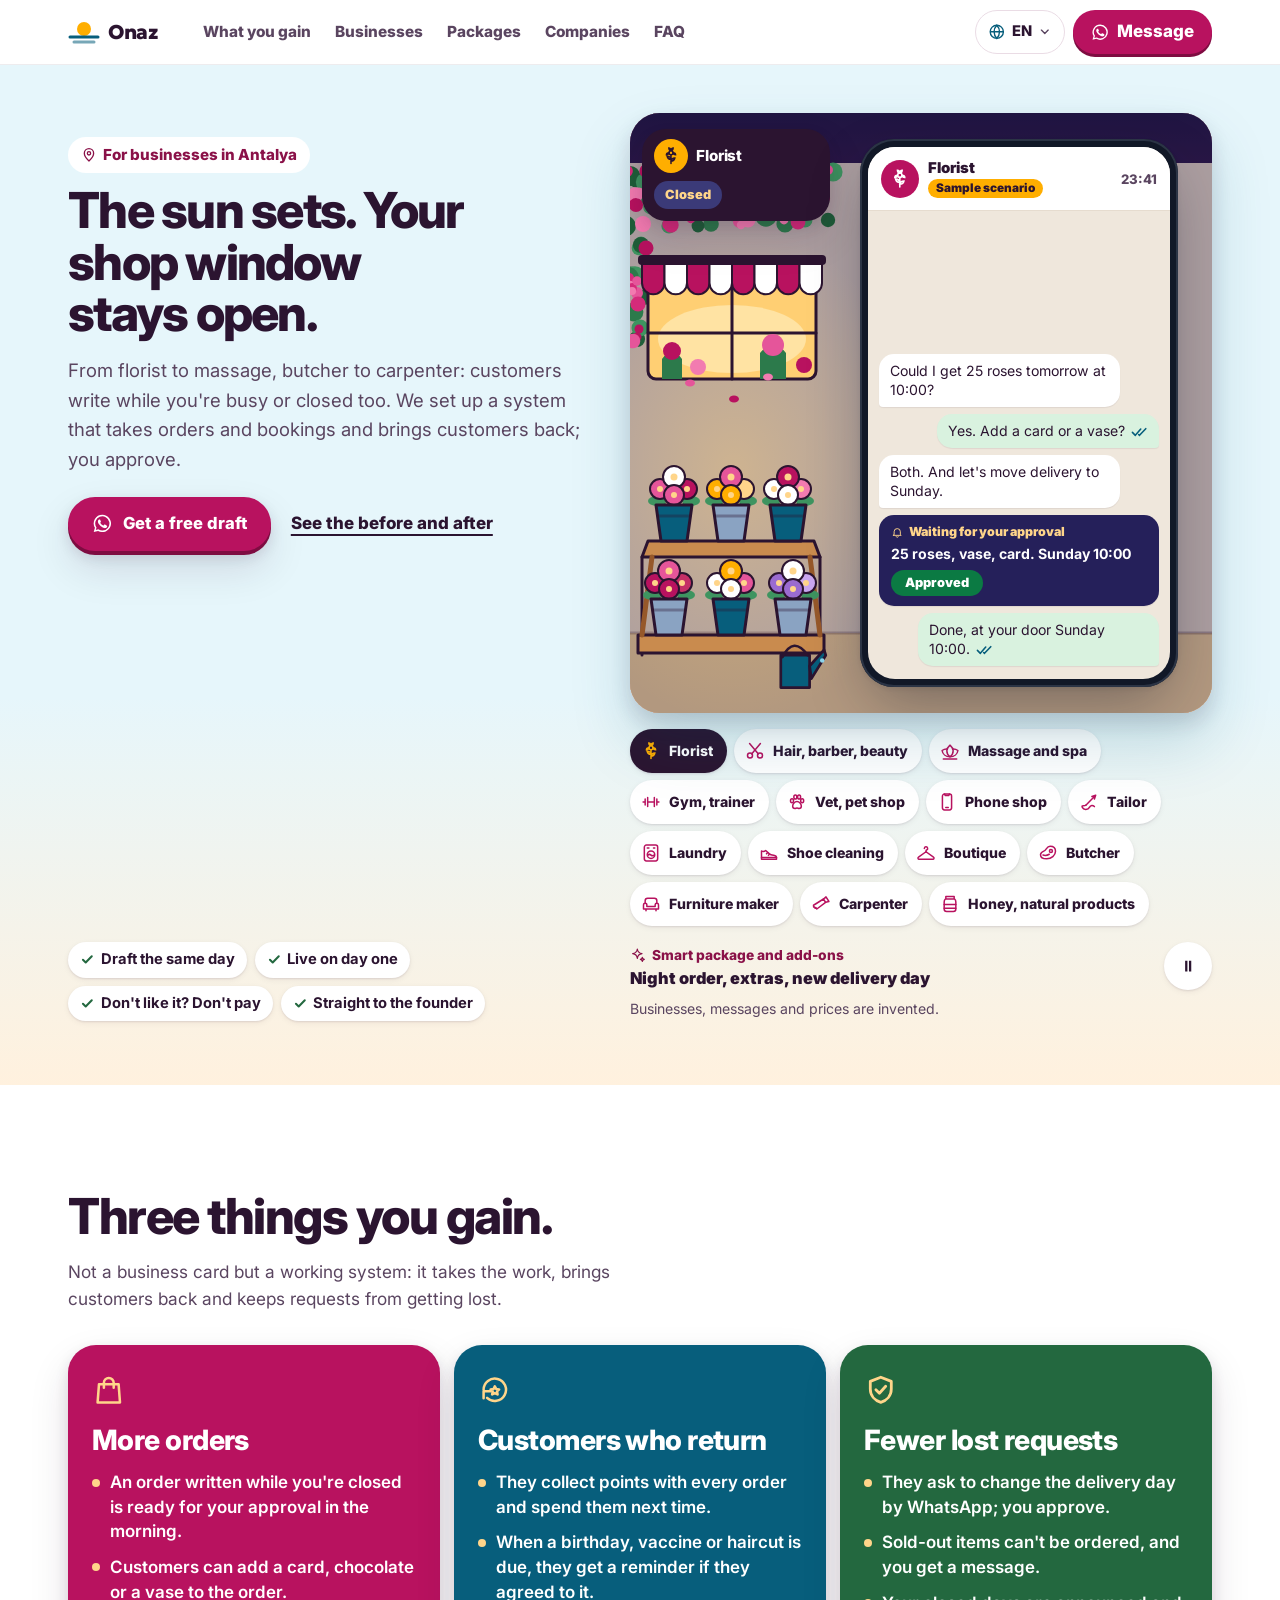
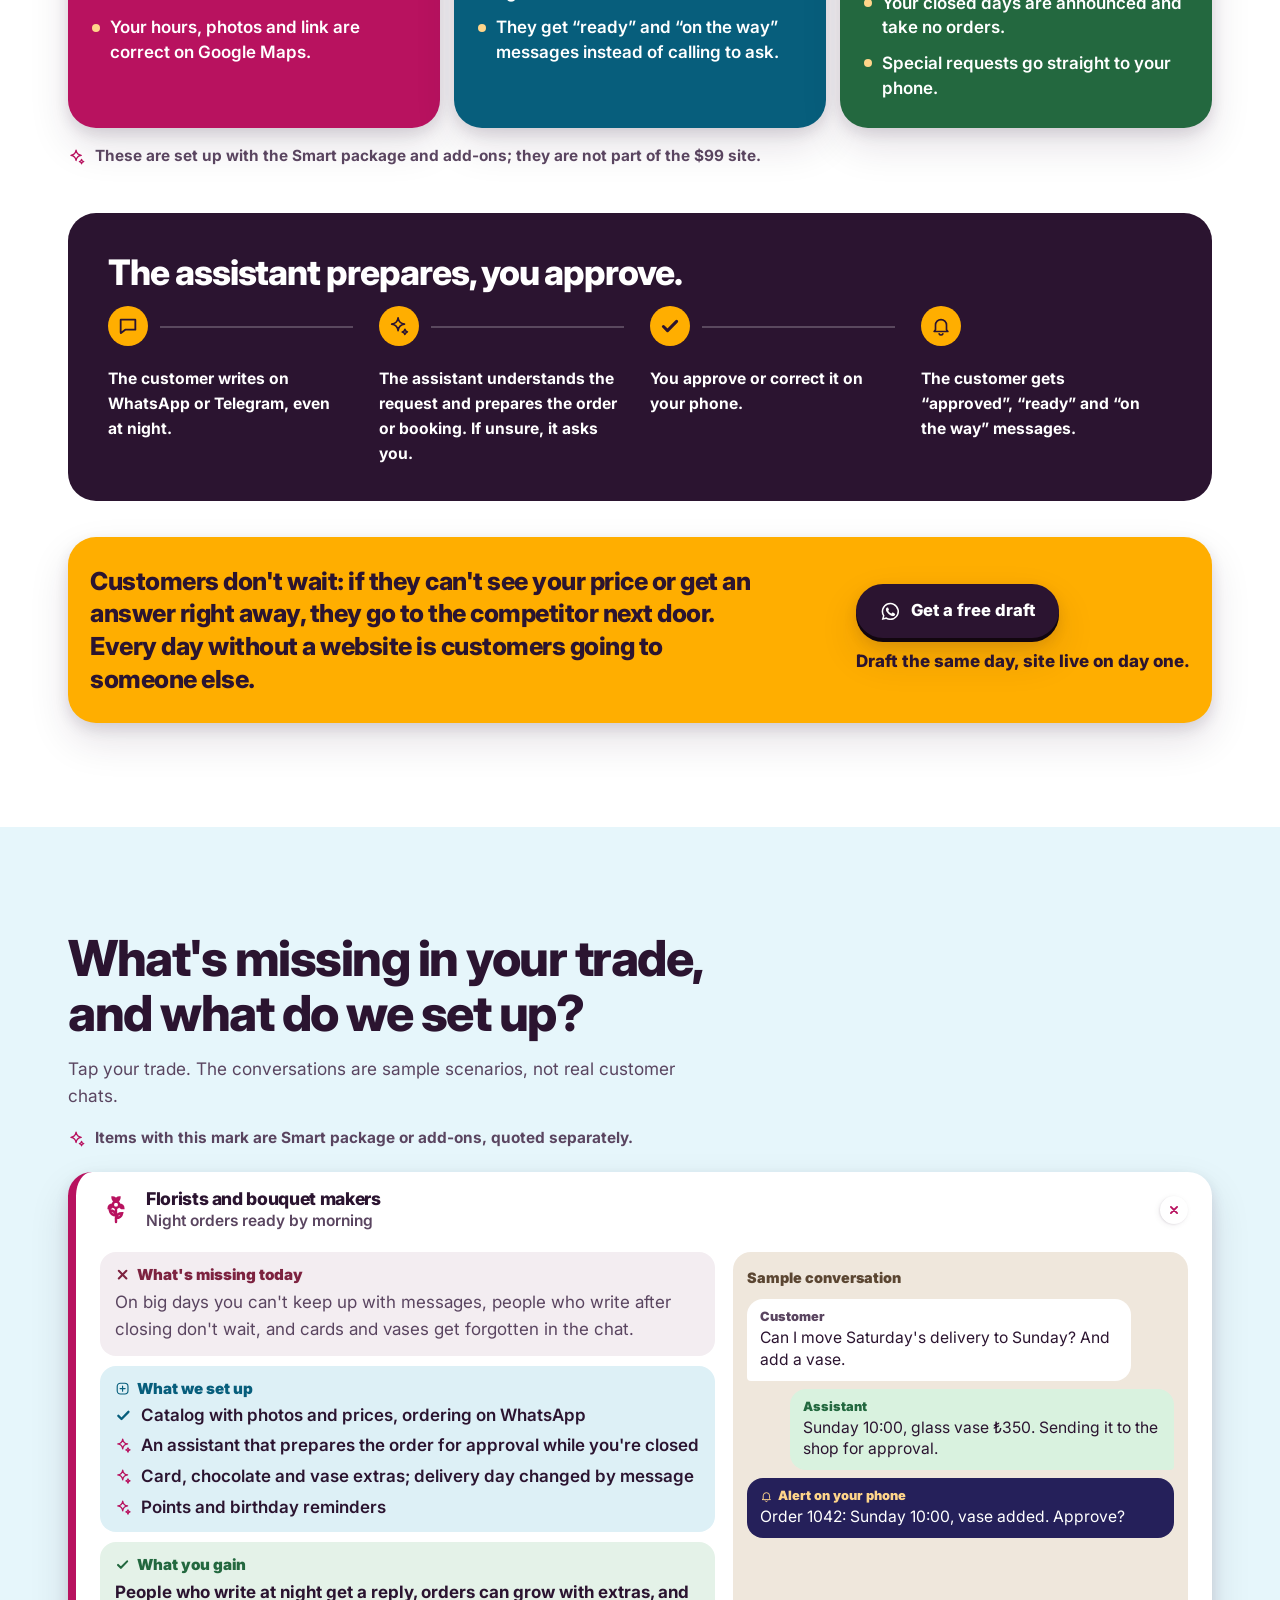
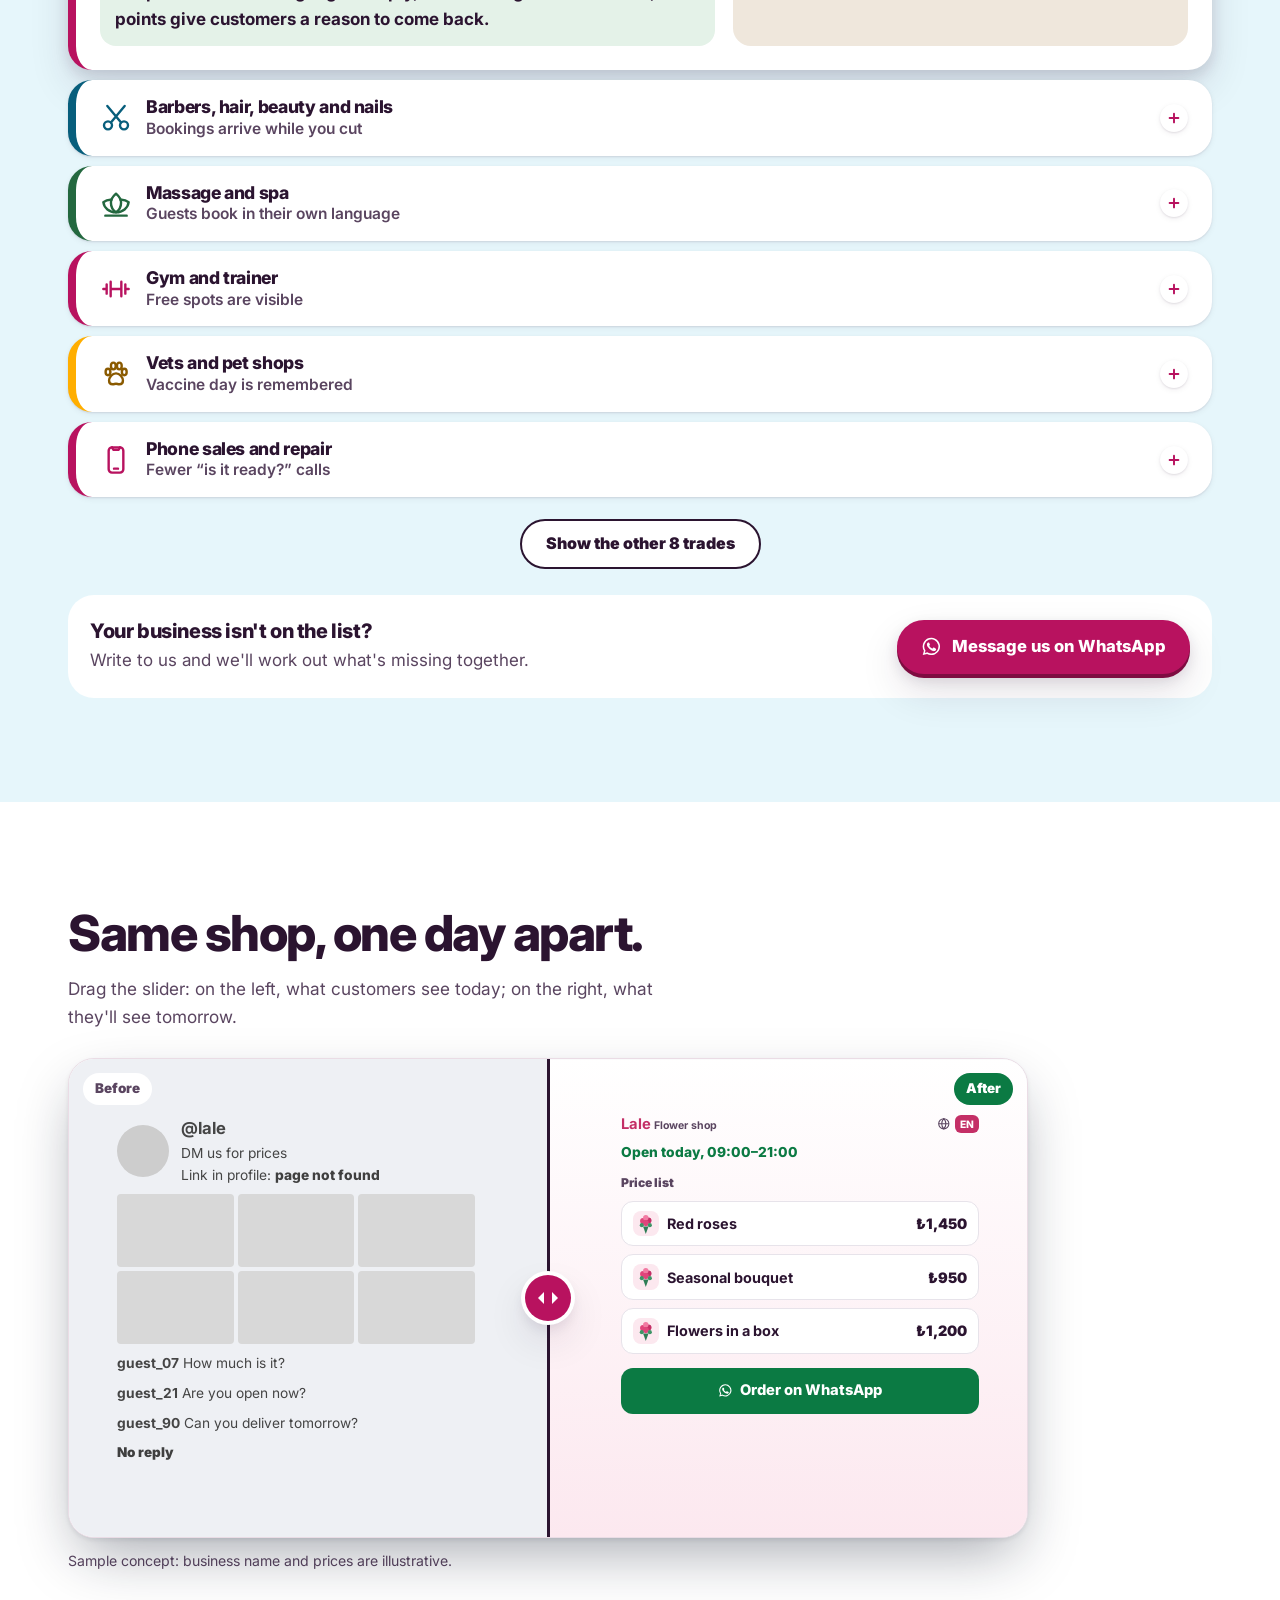
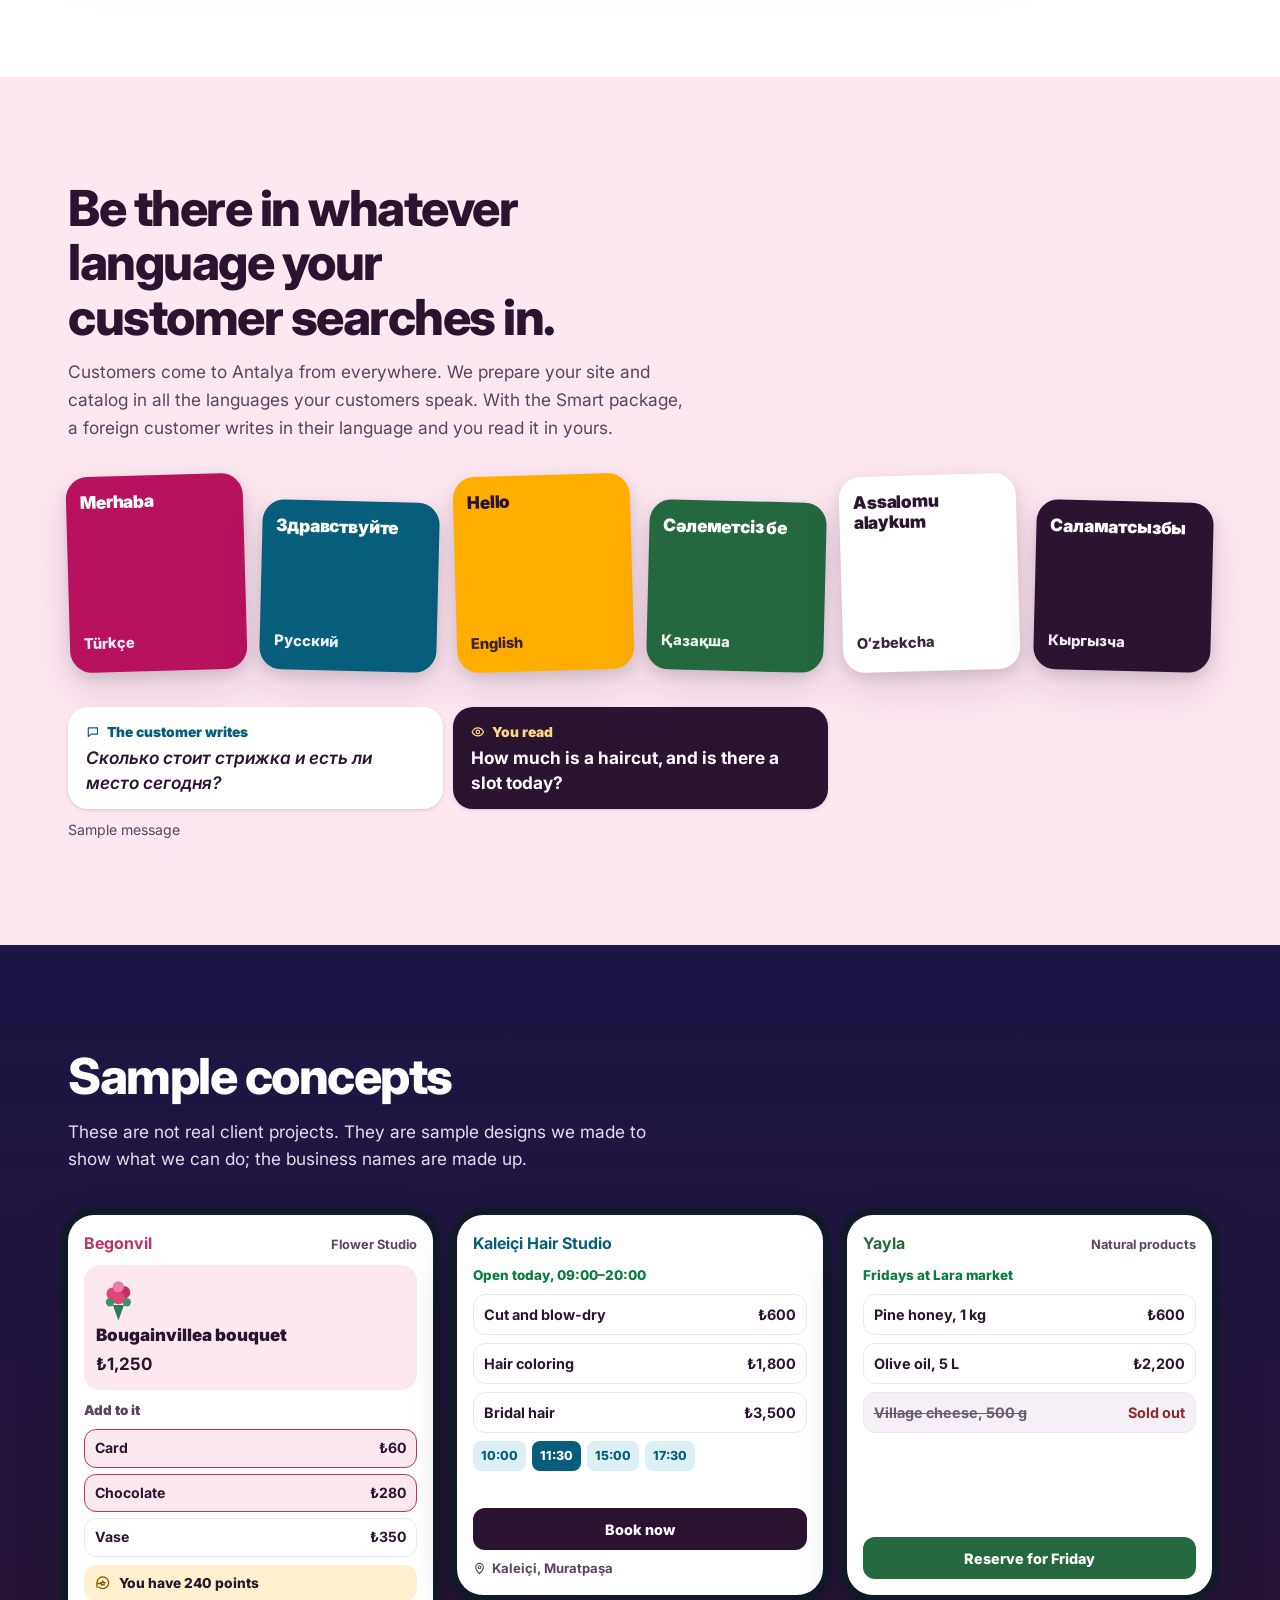
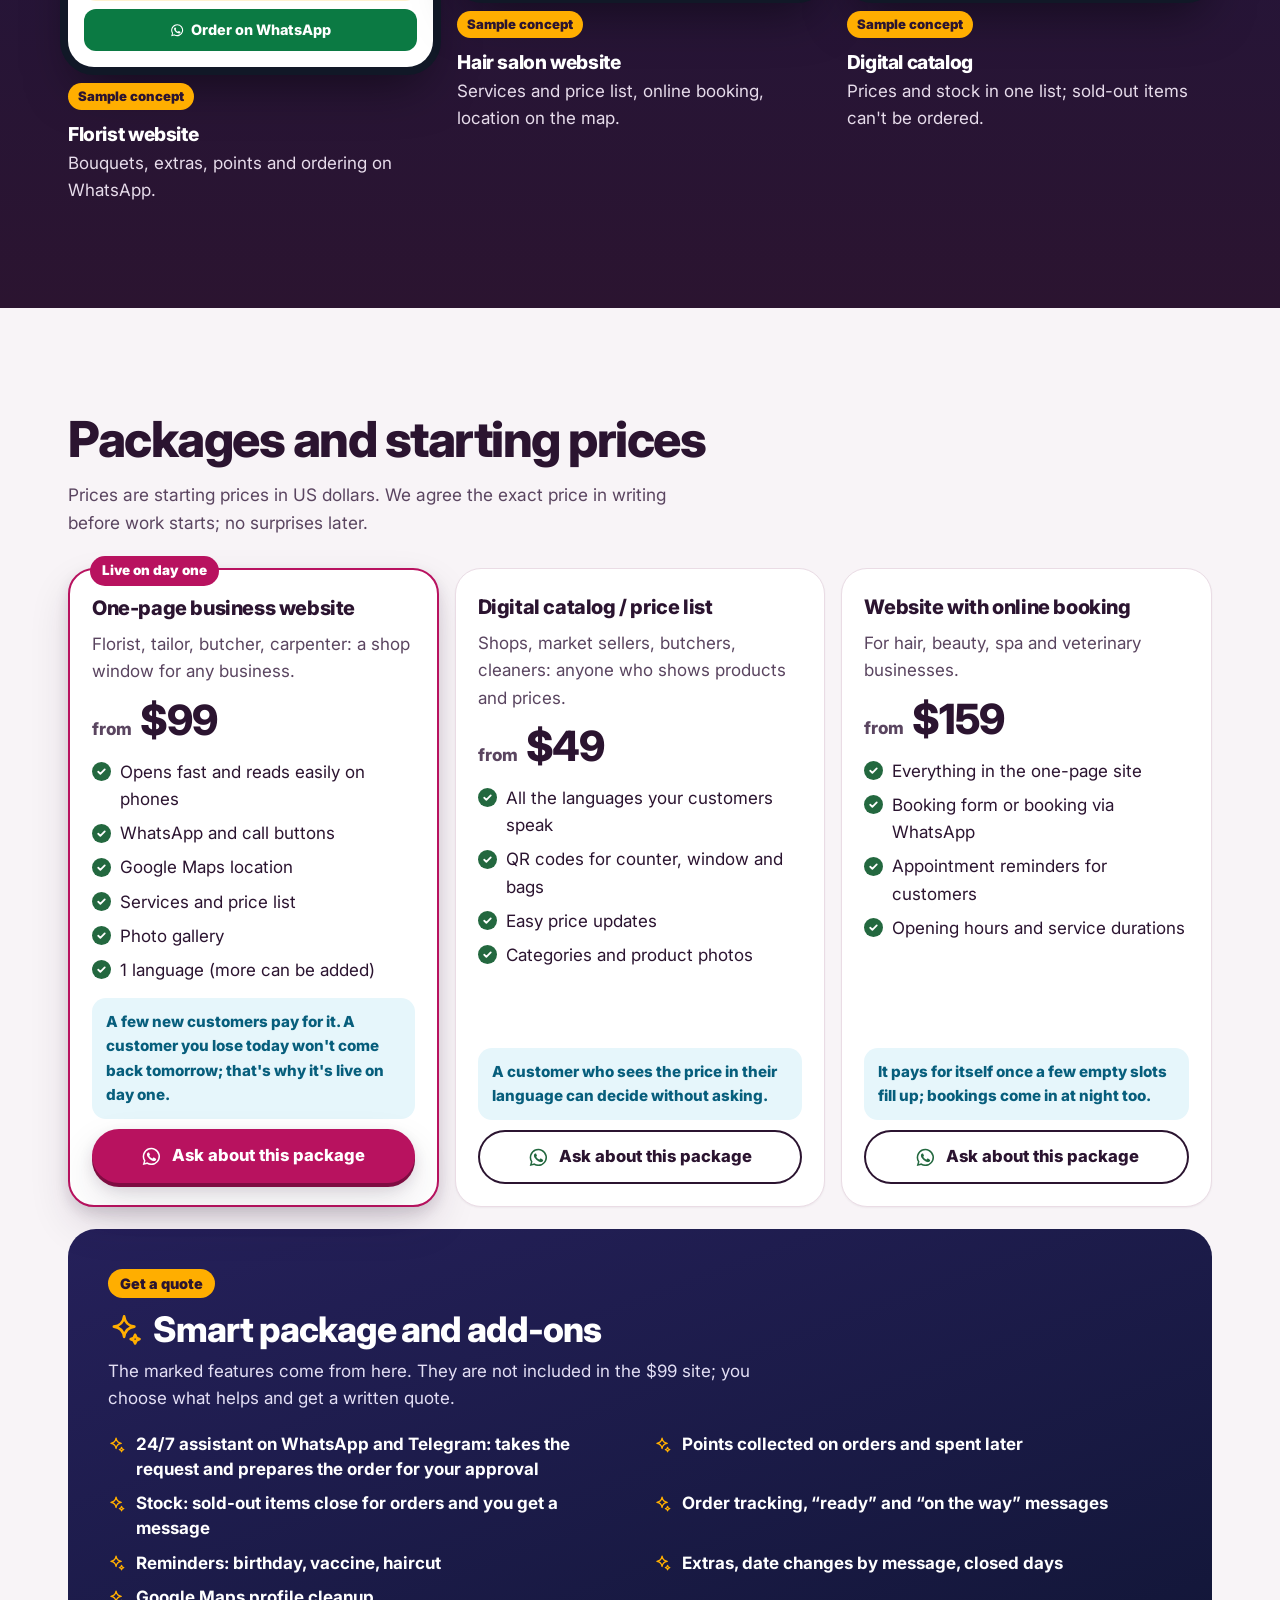
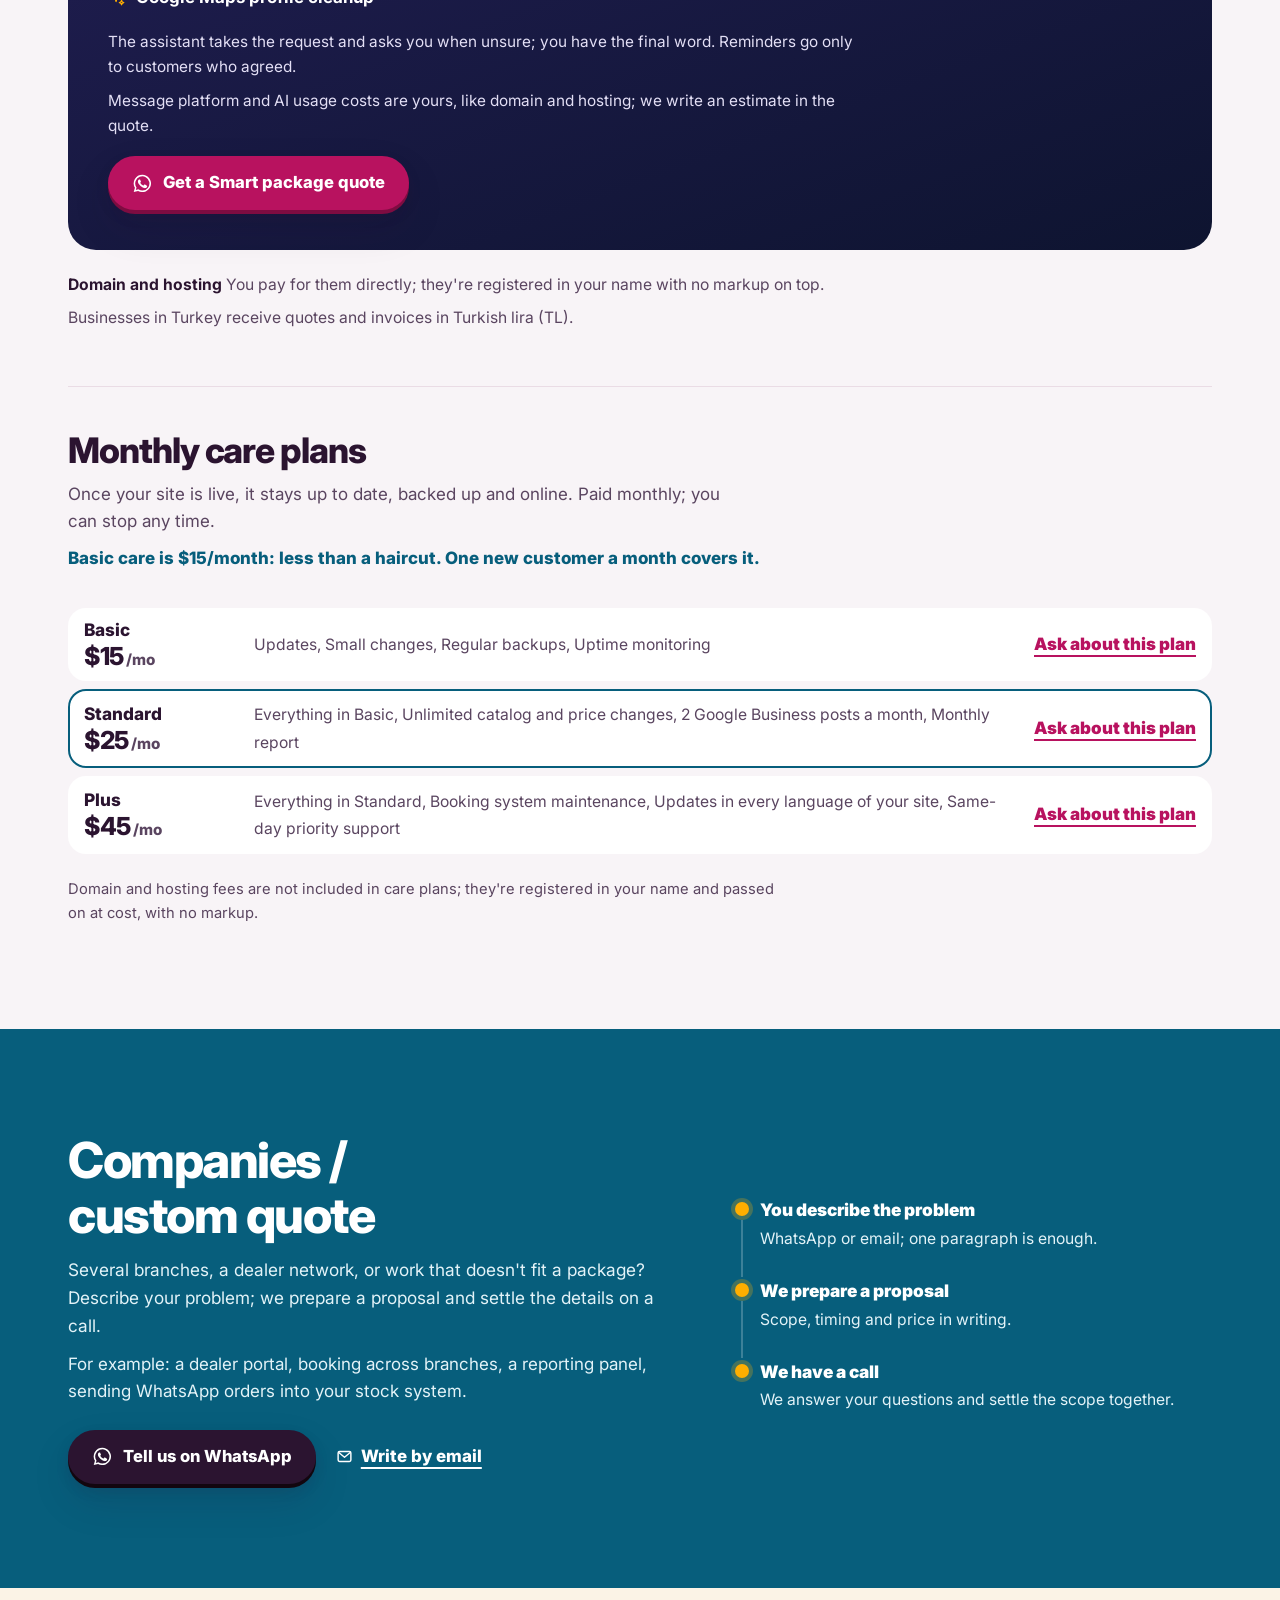
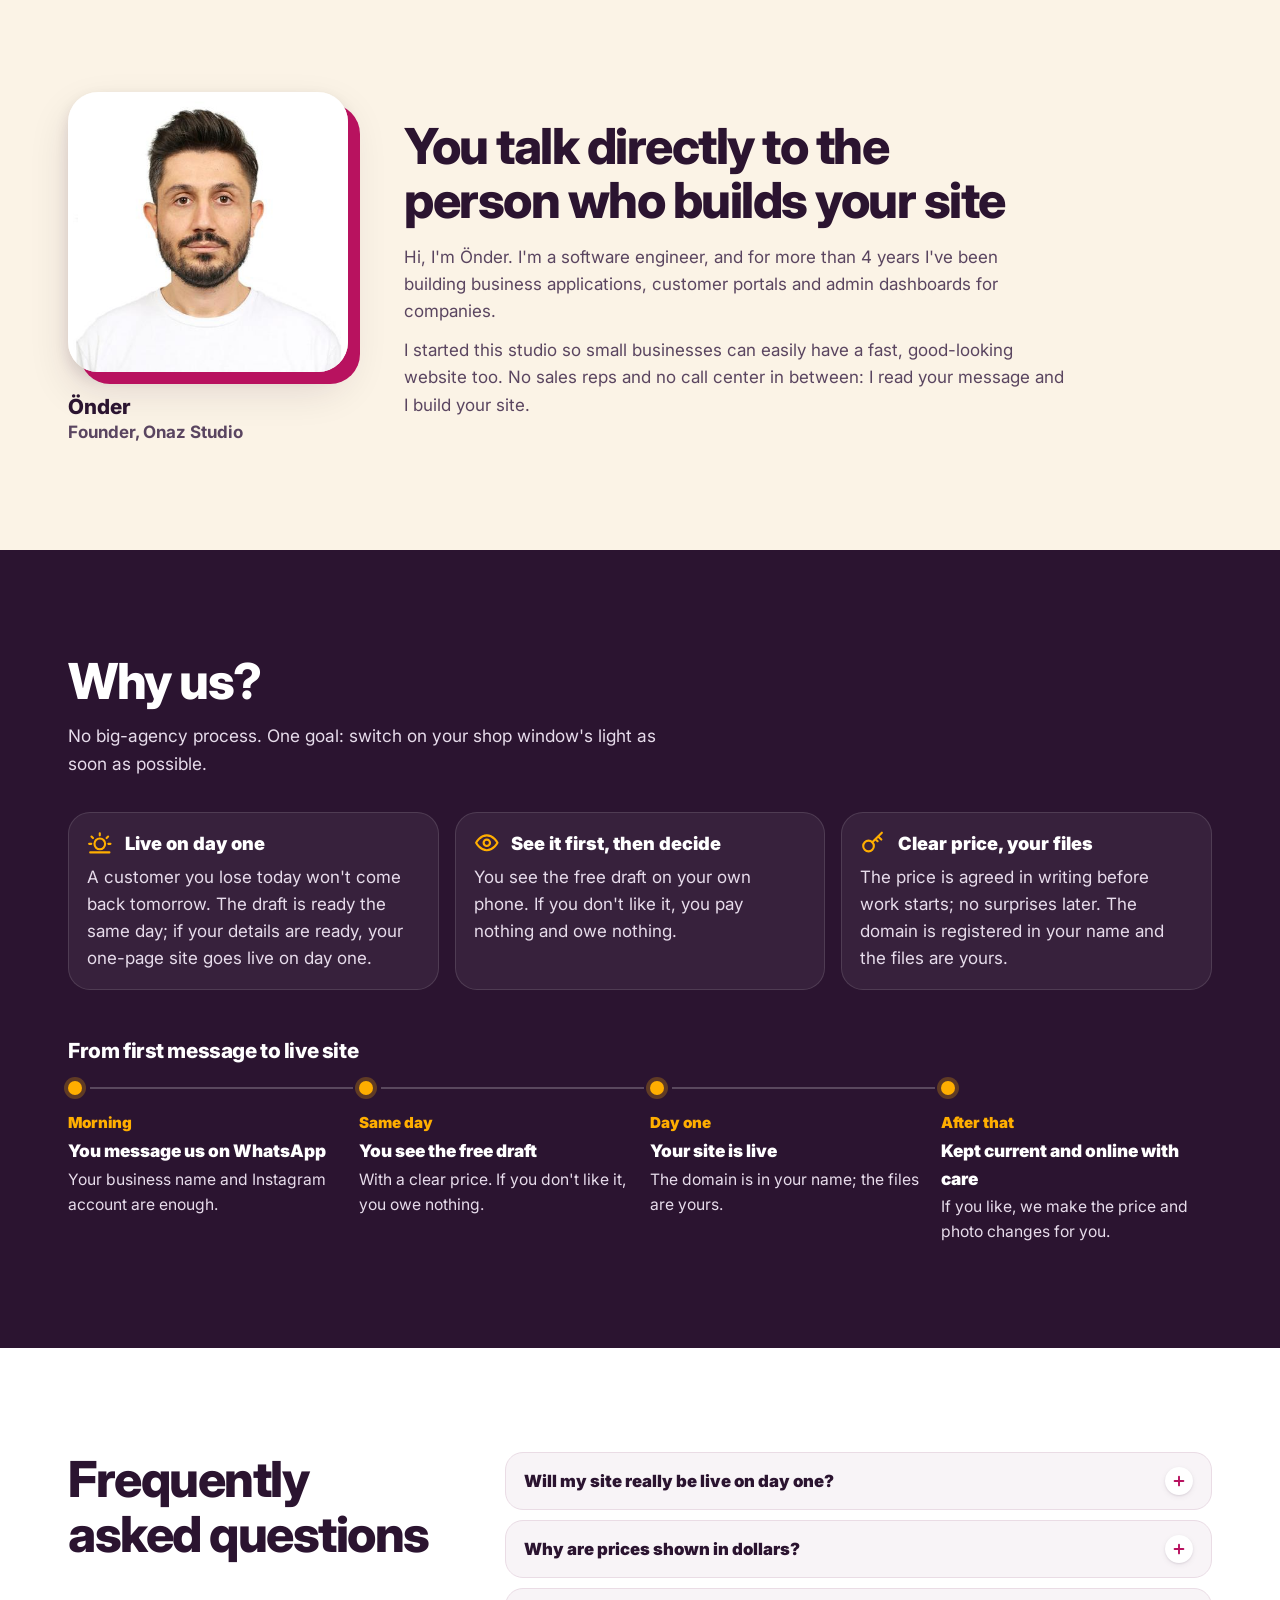
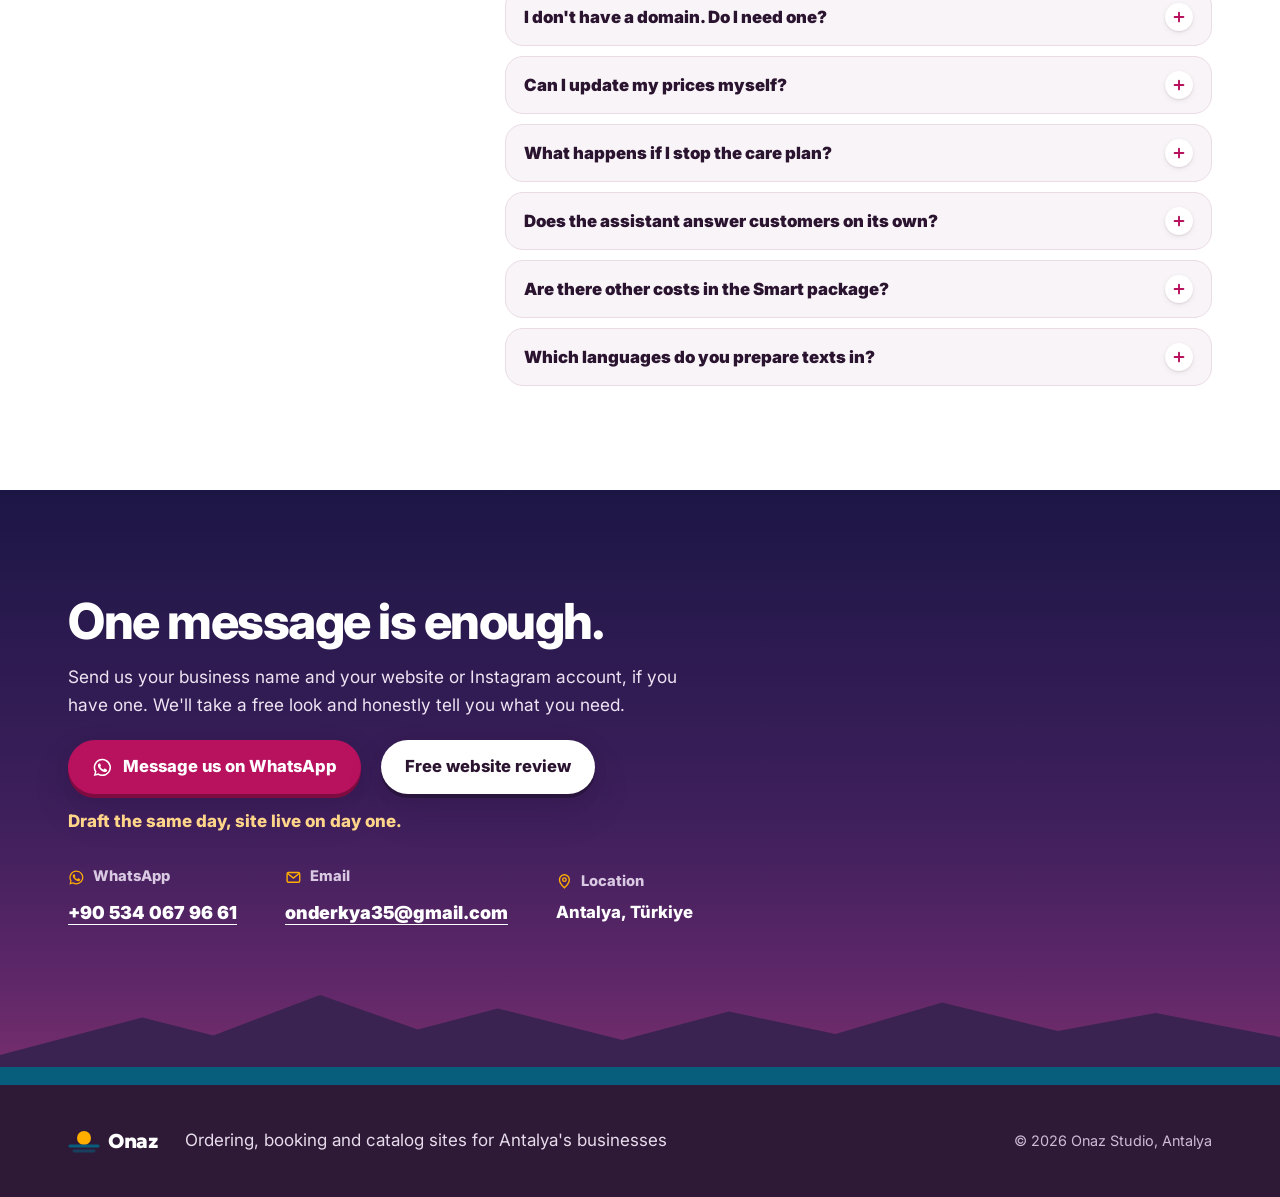
==== commit a1800982: "Fiyatlar: ilk 5 notu kaldırıldı" ====
--- a/index.html
+++ b/index.html
@@ -603,7 +603,6 @@
           <h3 data-i18n="pkg.site.t">Tek sayfa işletme sitesi</h3>
           <p class="for" data-i18n="pkg.site.for">Çiçekçi, terzi, kasap, marangoz: her işletmenin vitrini.</p>
           <p class="price"><span class="from" data-i18n="from">başlangıç</span><b data-price="site.first">$99</b></p>
-          <p class="std"><span data-i18n="std">Standart fiyat</span> <s data-price="site.std">$159</s>; <span data-i18n="firstNote">ilk 5 işletmeye özel</span></p>
           <ul class="ticks">
             <li data-i18n="pkg.site.1">Telefonda hızlı açılır, rahat okunur</li>
             <li data-i18n="pkg.site.2">WhatsApp ve arama düğmeleri</li>
@@ -619,7 +618,6 @@
           <h3 data-i18n="pkg.cat.t">Dijital katalog / fiyat listesi</h3>
           <p class="for" data-i18n="pkg.cat.for">Mağaza, pazarcı, kasap, temizleyici: ürününü ve fiyatını gösteren herkes için.</p>
           <p class="price"><span class="from" data-i18n="from">başlangıç</span><b data-price="catalog.first">$49</b></p>
-          <p class="std"><span data-i18n="std">Standart fiyat</span> <s data-price="catalog.std">$69</s>; <span data-i18n="firstNote">ilk 5 işletmeye özel</span></p>
           <ul class="ticks">
             <li data-i18n="pkg.cat.1">Müşterilerinizin konuştuğu bütün diller</li>
             <li data-i18n="pkg.cat.2">Tezgâh, vitrin ve poşet için karekod</li>
@@ -633,7 +631,6 @@
           <h3 data-i18n="pkg.book.t">Online randevulu site</h3>
           <p class="for" data-i18n="pkg.book.for">Kuaför, güzellik, spa ve veteriner için.</p>
           <p class="price"><span class="from" data-i18n="from">başlangıç</span><b data-price="book.first">$159</b></p>
-          <p class="std"><span data-i18n="std">Standart fiyat</span> <s data-price="book.std">$249</s>; <span data-i18n="firstNote">ilk 5 işletmeye özel</span></p>
           <ul class="ticks">
             <li data-i18n="pkg.book.1">Tek sayfa sitedeki her şey</li>
             <li data-i18n="pkg.book.2">Randevu formu ya da WhatsApp'tan randevu</li>
@@ -728,16 +725,6 @@
     </div>
   </section>
 
-  <!-- 11. İLK 5 -->
-  <section class="offer" aria-labelledby="x-title">
-    <div class="wrap offer-grid">
-      <div>
-        <h2 id="x-title" class="display h2" data-i18n="offer.h">İlk müşterilere özel</h2>
-        <p data-i18n="offer.d">İlk 5 işletme indirimli fiyattan yararlanır. Karşılığında tek ricamız, iş bittiğinde deneyiminiz hakkında dürüst bir yorum yazmanız.</p>
-      </div>
-      <div class="offer-act"><a class="btn btn-dark btn-full js-wa" data-msg="msg.offer" href="https://wa.me/905340679661" rel="noopener"><svg aria-hidden="true"><use href="#i-wa"/></svg><span data-i18n="offer.cta">Yerinizi ayırtın</span></a></div>
-    </div>
-  </section>
 
   <!-- 12. SSS -->
   <section class="faq" id="sss" aria-labelledby="q-title">
